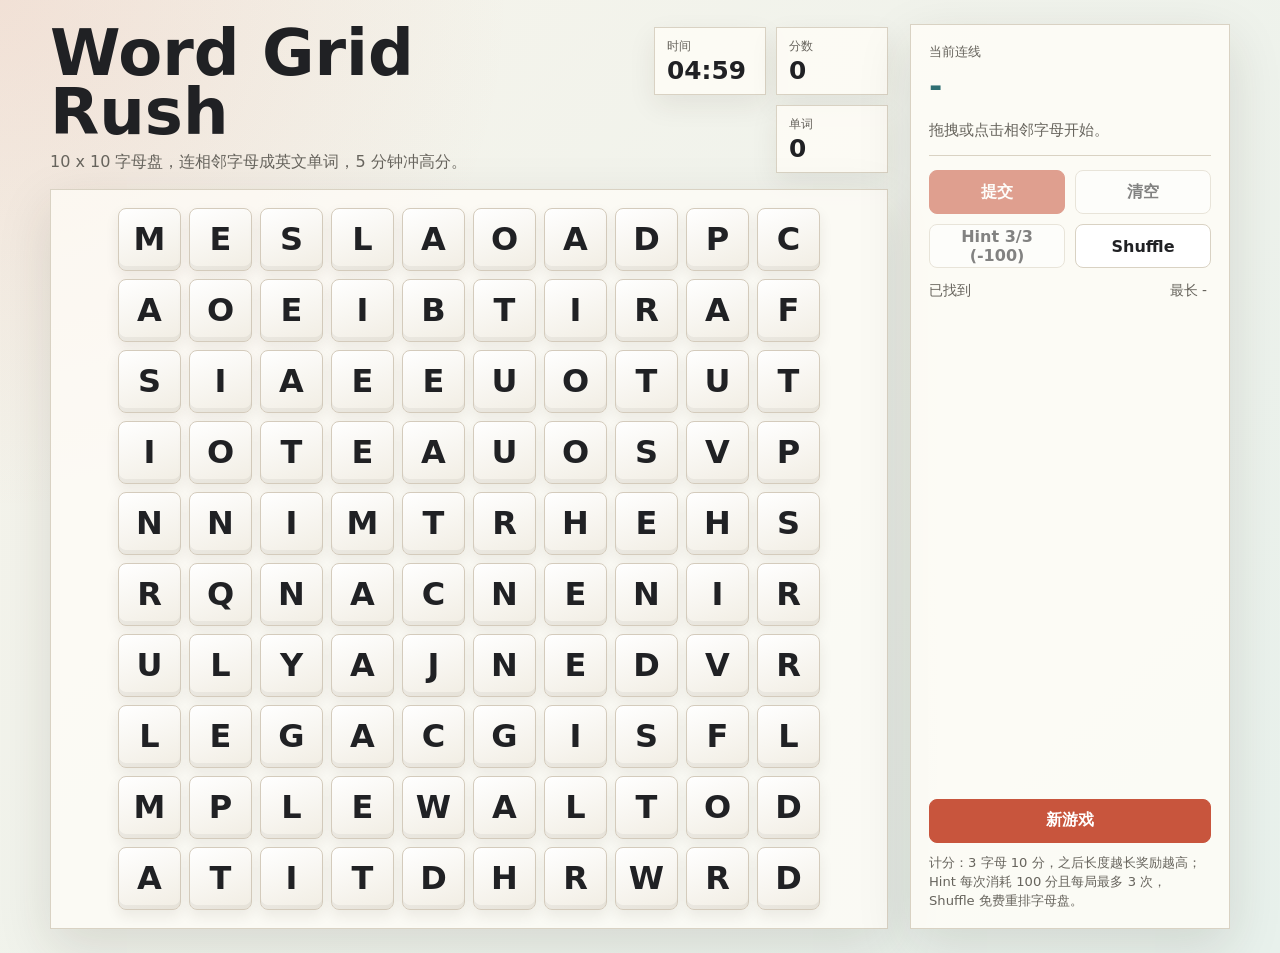
==== index.html @ 1104f801 "spell cast" ====
<!doctype html>
<html lang="zh-CN">
<head>
  <meta charset="utf-8">
  <meta name="viewport" content="width=device-width, initial-scale=1">
  <title>Word Grid Rush</title>
  <style>
    :root {
      color-scheme: light;
      --bg: #f5f2e8;
      --ink: #202124;
      --muted: #67645d;
      --panel: #fffdf7;
      --line: #d9d2c3;
      --tile: #ffffff;
      --tile-hot: #2f6f73;
      --tile-next: #d5ebe6;
      --accent: #c8553d;
      --accent-dark: #963e2f;
      --good: #2d7d46;
      --warn: #b46b16;
      --shadow: 0 18px 50px rgba(48, 40, 25, 0.13);
    }

    * {
      box-sizing: border-box;
    }

    body {
      margin: 0;
      min-height: 100vh;
      font-family: Inter, ui-sans-serif, system-ui, -apple-system, BlinkMacSystemFont, "Segoe UI", sans-serif;
      background:
        radial-gradient(circle at top left, rgba(200, 85, 61, 0.12), transparent 32rem),
        linear-gradient(135deg, #f7f4eb, #e8f1ec);
      color: var(--ink);
    }

    button {
      font: inherit;
    }

    .app {
      width: min(1180px, calc(100vw - 28px));
      min-height: 100vh;
      margin: 0 auto;
      display: grid;
      grid-template-columns: minmax(320px, 1fr) 320px;
      gap: 22px;
      align-items: center;
      padding: 24px 0;
    }

    .game-shell {
      display: grid;
      gap: 16px;
      min-width: 0;
    }

    .topbar {
      display: flex;
      align-items: end;
      justify-content: space-between;
      gap: 18px;
    }

    h1 {
      margin: 0;
      font-size: clamp(2rem, 5vw, 4.5rem);
      line-height: 0.92;
      letter-spacing: 0;
      max-width: 620px;
    }

    .subtitle {
      margin: 10px 0 0;
      color: var(--muted);
      font-size: 1rem;
    }

    .meters {
      display: flex;
      gap: 10px;
      flex-wrap: wrap;
      justify-content: flex-end;
    }

    .meter {
      min-width: 112px;
      padding: 10px 12px;
      border: 1px solid var(--line);
      background: rgba(255, 253, 247, 0.82);
      box-shadow: 0 10px 28px rgba(48, 40, 25, 0.08);
    }

    .meter span {
      display: block;
      color: var(--muted);
      font-size: 0.76rem;
      text-transform: uppercase;
      letter-spacing: 0;
    }

    .meter strong {
      display: block;
      margin-top: 4px;
      font-size: 1.55rem;
      line-height: 1;
    }

    .board-wrap {
      display: grid;
      justify-items: center;
      padding: clamp(10px, 2.2vw, 18px);
      background: rgba(255, 253, 247, 0.76);
      border: 1px solid var(--line);
      box-shadow: var(--shadow);
      touch-action: none;
      user-select: none;
    }

    .board {
      width: min(78vh, 100%);
      max-width: 720px;
      aspect-ratio: 1;
      display: grid;
      grid-template-columns: repeat(10, 1fr);
      gap: clamp(4px, 0.75vw, 8px);
    }

    .cell {
      position: relative;
      display: grid;
      place-items: center;
      min-width: 0;
      aspect-ratio: 1;
      border: 1px solid #d4cbbc;
      border-radius: 8px;
      background: linear-gradient(160deg, #fff, #f1ede3);
      color: var(--ink);
      font-weight: 850;
      font-size: clamp(1rem, 3.2vw, 2rem);
      line-height: 1;
      box-shadow: inset 0 -4px 0 rgba(32, 33, 36, 0.05), 0 6px 14px rgba(48, 40, 25, 0.08);
      transition: transform 120ms ease, background 120ms ease, color 120ms ease, border-color 120ms ease;
      cursor: pointer;
    }

    .cell.is-selected {
      background: linear-gradient(160deg, #3b7d80, #25595e);
      border-color: #174449;
      color: #fff;
      transform: translateY(-2px) scale(1.03);
      box-shadow: inset 0 -4px 0 rgba(0, 0, 0, 0.1), 0 9px 18px rgba(22, 70, 73, 0.24);
      z-index: 2;
    }

    .cell.is-adjacent:not(.is-selected) {
      background: var(--tile-next);
      border-color: #8ebdb5;
    }

    .cell.is-fresh {
      animation: pop 260ms ease;
    }

    @keyframes pop {
      0% { transform: scale(0.65); opacity: 0; }
      100% { transform: scale(1); opacity: 1; }
    }

    .side {
      align-self: stretch;
      display: grid;
      grid-template-rows: auto auto 1fr auto;
      gap: 14px;
      min-height: 620px;
      padding: 18px;
      border: 1px solid var(--line);
      background: rgba(255, 253, 247, 0.84);
      box-shadow: var(--shadow);
    }

    .word-box {
      min-height: 92px;
      display: grid;
      gap: 8px;
      align-content: start;
      padding-bottom: 12px;
      border-bottom: 1px solid var(--line);
    }

    .word-label {
      color: var(--muted);
      font-size: 0.83rem;
    }

    .current-word {
      min-height: 44px;
      overflow-wrap: anywhere;
      font-weight: 850;
      font-size: 2rem;
      line-height: 1.1;
      color: var(--tile-hot);
      text-transform: uppercase;
    }

    .message {
      min-height: 22px;
      color: var(--muted);
      font-size: 0.92rem;
    }

    .message.good {
      color: var(--good);
      font-weight: 700;
    }

    .message.bad {
      color: var(--accent-dark);
      font-weight: 700;
    }

    .actions {
      display: grid;
      grid-template-columns: 1fr 1fr;
      gap: 10px;
    }

    .btn {
      height: 44px;
      border: 1px solid var(--line);
      border-radius: 8px;
      background: #fff;
      color: var(--ink);
      font-weight: 750;
      cursor: pointer;
      transition: transform 120ms ease, box-shadow 120ms ease, background 120ms ease;
    }

    .btn:hover {
      transform: translateY(-1px);
      box-shadow: 0 8px 20px rgba(48, 40, 25, 0.1);
    }

    .btn.primary {
      border-color: var(--accent);
      background: var(--accent);
      color: #fff;
    }

    .btn:disabled {
      opacity: 0.55;
      cursor: not-allowed;
      transform: none;
      box-shadow: none;
    }

    .history {
      min-height: 0;
      overflow: auto;
      padding-right: 4px;
    }

    .history-title {
      display: flex;
      justify-content: space-between;
      align-items: center;
      margin-bottom: 10px;
      color: var(--muted);
      font-size: 0.86rem;
    }

    .word-list {
      display: grid;
      gap: 8px;
    }

    .word-item {
      display: flex;
      justify-content: space-between;
      gap: 10px;
      padding: 9px 10px;
      border: 1px solid #e1dbcf;
      border-radius: 8px;
      background: rgba(255, 255, 255, 0.58);
      font-weight: 750;
      text-transform: uppercase;
    }

    .word-item span:last-child {
      color: var(--accent-dark);
    }

    .footer-actions {
      display: grid;
      grid-template-columns: 1fr;
      gap: 10px;
    }

    .small-note {
      color: var(--muted);
      font-size: 0.82rem;
      line-height: 1.45;
    }

    .modal {
      position: fixed;
      inset: 0;
      display: none;
      place-items: center;
      padding: 20px;
      background: rgba(19, 22, 24, 0.45);
      z-index: 20;
    }

    .modal.is-open {
      display: grid;
    }

    .modal-card {
      width: min(420px, 100%);
      padding: 24px;
      border: 1px solid var(--line);
      border-radius: 8px;
      background: var(--panel);
      box-shadow: var(--shadow);
      text-align: center;
    }

    .modal-card h2 {
      margin: 0 0 8px;
      font-size: 2rem;
    }

    .modal-card p {
      margin: 0 0 18px;
      color: var(--muted);
    }

    @media (max-width: 900px) {
      .app {
        grid-template-columns: 1fr;
        align-items: start;
      }

      .topbar {
        align-items: start;
        flex-direction: column;
      }

      .meters {
        justify-content: flex-start;
        width: 100%;
      }

      .meter {
        flex: 1 1 105px;
      }

      .board {
        width: min(96vw, 680px);
      }

      .side {
        min-height: 360px;
      }
    }

    @media (max-width: 520px) {
      .app {
        width: min(100vw - 16px, 1180px);
        padding: 10px 0;
        gap: 12px;
      }

      .subtitle {
        font-size: 0.92rem;
      }

      .board-wrap,
      .side {
        padding: 10px;
      }

      .cell {
        border-radius: 6px;
      }

      .actions {
        grid-template-columns: 1fr;
      }
    }
  </style>
</head>
<body>
  <main class="app">
    <section class="game-shell" aria-label="Word Grid Rush">
      <div class="topbar">
        <div>
          <h1>Word Grid Rush</h1>
          <p class="subtitle">10 x 10 字母盘，连相邻字母成英文单词，5 分钟冲高分。</p>
        </div>
        <div class="meters" aria-label="游戏状态">
          <div class="meter">
            <span>时间</span>
            <strong id="time">05:00</strong>
          </div>
          <div class="meter">
            <span>分数</span>
            <strong id="score">0</strong>
          </div>
          <div class="meter">
            <span>单词</span>
            <strong id="count">0</strong>
          </div>
        </div>
      </div>

      <div class="board-wrap" id="boardWrap">
        <div class="board" id="board" aria-label="10 by 10 letter board"></div>
      </div>
    </section>

    <aside class="side">
      <div class="word-box">
        <div class="word-label">当前连线</div>
        <div class="current-word" id="currentWord">-</div>
        <div class="message" id="message">拖拽或点击相邻字母开始。</div>
      </div>

      <div class="actions">
        <button class="btn primary" id="submitBtn">提交</button>
        <button class="btn" id="clearBtn">清空</button>
        <button class="btn" id="hintBtn">Hint 3/3 (-100)</button>
        <button class="btn" id="shuffleBtn">Shuffle</button>
      </div>

      <div class="history">
        <div class="history-title">
          <span>已找到</span>
          <span id="bestWord">最长 -</span>
        </div>
        <div class="word-list" id="wordList"></div>
      </div>

      <div class="footer-actions">
        <button class="btn primary" id="newGameBtn">新游戏</button>
        <div class="small-note">计分：3 字母 10 分，之后长度越长奖励越高；Hint 每次消耗 100 分且每局最多 3 次，Shuffle 免费重排字母盘。</div>
      </div>
    </aside>
  </main>

  <div class="modal" id="endModal" role="dialog" aria-modal="true" aria-labelledby="endTitle">
    <div class="modal-card">
      <h2 id="endTitle">时间到</h2>
      <p id="endStats"></p>
      <button class="btn primary" id="againBtn">再来一局</button>
    </div>
  </div>

  <script>
    const SIZE = 10;
    const GAME_SECONDS = 300;
    const HINT_COST = 100;
    const HINT_LIMIT = 3;
    const LETTERS = "eeeeeeeeeeeeaaaaaaaaaiiiiiiiiioooooooonnnnnnrrrrrrttttttllllssssuuuuddggbbccmmppffhhvwykjxqz";
    const WORDS = `aaa
aachen
aah
aalborg
aalesund
aalii
aaliyah
aalst
aalto
aam
aarau
aardvark
aardwolf
aardwolves
aargau
aarhus
aaron
aaronic
aba
abaca
abacist
aback
abacus
abadan
abaddon
abaft
abalone
abamp
abampere
abandon
abandoned
abandonment
abase
abasement
abash
abashed
abashment
abate
abated
abatement
abatis
abattoir
abaxial
abb
abba
abbacy
abbas
abbasid
abbatial
abbe
abbess
abbevillian
abbey
abbot
abbott
abbr
abbrev
abbreviate
abbreviated
abbreviation
abbreviator
abby
abc
abcoulomb
abd
abdias
abdicate
abdication
abdicator
abdomen
abdominal
abdominous
abduce
abducent
abduct
abductee
abduction
abductor
abdul
abe
abeam
abecedarian
abecedarium
abecedary
abednego
abel
abelard
abele
abelmosk
abelson
abenaki
abeokuta
aberdare
aberdeen
aberdonian
abernathy
aberrance
aberrancy
aberrant
aberration
aberrational
abessive
abet
abetment
abetted
abetting
abettor
abeyance
abeyant
abfarad
abhenry
abhor
abhorred
abhorrence
abhorrent
abhorrer
abhorring
abib
abidance
abide
abiding
abidjan
abigail
abilene
ability
abingdon
abiogeneses
abiogenesis
abiogenetic
abiosis
abiotic
abirritant
abirritate
abject
abjection
abjectness
abjuration
abjuratory
abjure
abjurer
abkhazia
abkhazian
abl
ablate
ablation
ablative
ablaut
ablaze
able
ableism
ableist
ablepsia
abloom
ablution
abm
abmho
abnegate
abnegation
abnegator
abner
abnormal
abnormality
abnormity
aboard
abode
abohm
abolish
abolishment
abolition
abolitionism
abolitionist
abomasa
abomasum
abominable
abominably
abominate
abomination
abominator
aboral
aboriginal
aborigine
aborning
abort
aborticide
abortion
abortionist
abortive
aboulia
abound
about
above
aboveboard
aboveground
abr
abracadabra
abradant
abrade
abraham
abram
abrams
abranchiate
abrasion
abrasive
abrasiveness
abraxas
abreact
abreaction
abreast
abri
abridge
abridgment
abroach
abroad
abrogate
abrogation
abrogator
abrupt
abruption
abruptness
abruzzi
abs
absalom
abscess
abscind
abscise
abscissa
abscission
abscond
absconder
abseil
absence
absent
absentee
absenteeism
absentminded
absinthe
absinthism
absolute
absoluteness
absolution
absolutism
absolutist
absolutistic
absolutize
absolve
absonant
absorb
absorbable
absorbance
absorbed
absorbency
absorbent
absorber
absorbing
absorptance
absorption
absorptive
absorptivity
absquatulate
abstain
abstainer
abstemious
abstention
abstergent
abstinence
abstinent
abstract
abstracted
abstraction
abstractness
abstriction
abstruse
abstruseness
absurd
absurdism
absurdist
absurdity
absurdness
abuja
abukir
abulia
abulic
abundance
abundant
abuse
abuser
abusive
abusiveness
abut
abutilon
abutment
abuttal
abutted
abutter
abutting
abuzz
abvolt
abwatt
aby
abydos
abysm
abysmal
abyss
abyssal
abyssinia
abyssinian
acacia
academe
academia
academic
academical
academician
academicism
academism
academy
acadia
acadian
acaleph
acanthaceous
acanthoid
acanthous
acanthus
acapulco
acari
acariases
acariasis
acaricide
acarid
acaroid
acarology
acarpous
acarus
acatalectic
acaudal
acaulescent
acc
accad
accede
accedence
accel
accelerandi
accelerando
accelerant
accelerate
acceleration
accelerator
accent
accented
accentor
accentual
accentuate
accentuation
accenture
accept
acceptably
acceptance
acceptant
acceptation
accepted
acceptor
access
accessible
accessibly
accession
accessional
accessor
accessorize
accessory
acciaccatura
accidence
accident
accidental
accidie
accipiter
accipitrine
acclaim
acclamation
acclamatory
acclimate
acclimation
acclimatize
acclimatized
acclivitous
acclivity
accolade
accommodate
accompanied
accompanist
accompany
accompanyist
accomplice
accomplish
accomplished
accord
accordance
accordant
according
accordion
accordionist
accost
accouchement
accoucheur
account
accountable
accountably
accountancy
accountant
accounted
accounting
accouplement
accouter
accra
accredit
accredited
accrescent
accrete
accretion
accretionary
accroach
accrual
accrue
acct
acculturate
acculturize
accumbent
accumulate
accumulation
accumulator
accuracy
accurate
accurateness
accursed
accursedness
accusal
accusation
accusative
accusatorial
accusatory
accuse
accuser
accusing
accustom
accustomed
ace
acedia
aceldama
acentric
acephalous
acerate
acerb
acerbate
acerbic
acerbically
acerbity
acerose
acervate
acescent
acetabulum
acetal
acetaldehyde
acetamide
acetanilide
acetate
acetic
acetify
acetometer
acetone
acetonic
acetous
acetum
acetyl
acetylate
acetylene
acetylide
acevedo
achaea
achaean
achaemenid
achates
ache
achebe
achelous
achene
achernar
acheron
acheson
achievable
achieve
achievement
achiever
achilles
aching
achitophel
achlamydeous
achlorhydria
achondrite
achoo
achromat
achromatic
achromatin
achromatism
achromatize
achromatous
achromic
achy
acicula
acicular
aciculate
aciculum
acid
acidic
acidify
acidimeter
acidimetry
acidity
acidophil
acidophiles
acidosis
acidotic
acidulant
acidulate
acidulent
acidulous
aciduria
acierate
acinaciform
acini
aciniform
acinus
acis
acknowledge
acknowledged
aclu
acme
acne
acnode
acolyte
aconcagua
aconite
acorn
acosmism
acosta
acotyledon
acoustic
acoustical
acoustician
acoustics
acpt
acquaint
acquaintance
acquainted
acquiesce
acquiescence
acquiescent
acquire
acquirement
acquisition
acquisitive
acquit
acquittal
acquittance
acquitted
acquitting
acre
acreage
acrid
acridine
acridity
acridness
acriflavine
acrilan
acrimonious
acrimony
acrobat
acrobatic
acrobatics
acrocarpous
acrodont
acrodrome
acrogen
acrolein
acrolith
acromegalic
acromegaly
acromion
acronym
acronymic
acronymous
acropetal
acrophobia
acrophobic
acropolis
acrospire
across
acrostic
acroter
acroterion
acrux
acrylamide
acrylic
acrylyl
act
actable
actaeon
actg
acth
actin
actinal
acting
actinia
actinic
actinide
actiniform
actinism
actinium
actinoid
actinolite
actinology
actinometer
actinomycete
actinomycin
actinon
actinopod
actinozoan
action
actionable
actionably
actionless
actium
activate
activation
activations
activator
active
activeness
actives
activism
activist
activistic
activities
activity
actomyosin
acton
actor
actress
acts
actual
actuality
actualize
actuarial
actuarily
actuary
actuate
actuation
actuator
acuate
acuff
acuity
aculeate
aculei
aculeus
acumen
acuminate
acupressure
acupuncture
acutance
acute
acuteness
acyclic
acyclovir
acyl
ada
adactylous
adage
adagietto
adagio
adam
adamance
adamancy
adamant
adamantine
adamic
adamite
adams
adamsite
adan
adana
adapa
adapt
adaptability
adaptable
adaptation
adaptational
adapted
adapter
adaption
adaptive
adaptivity
adar
adaxial
adc
add
addams
addax
addend
addenda
addendum
adder
adderley
addict
addiction
addie
addington
addison
addisonian
additament
addition
additional
additive
additivity
additory
addle
addlebrained
addlepated
address
addressable
addressed
addressee
adduce
adduceable
adducible
adduct
adduction
adductor
adela
adelaide
adelbert
adele
adeline
ademption
aden
adenauer
adenectomy
adenine
adenitis
adenoid
adenoidal
adenoma
adenosine
adenovirus
adept
adeptness
adequacy
adequate
adequateness
adermin
adessive
adhara
adhere
adherence
adherent
adhesion
adhesive
adhesiveness
adhibit
adiabatic
adiaphorism
adiaphorous
adidas
adieu
adige
adigranth
adios
adipocere
adipose
adiposity
adirondack
adirondacks
adit
adj
adjacency
adjacent
adjectival
adjective
adjoin
adjoint
adjourn
adjournment
adjt
adjudge
adjudgment
adjudicate
adjudication
adjudicator
adjudicatory
adjunct
adjunction
adjuration
adjuratory
adjure
adjust
adjustable
adjusted
adjuster
adjustment
adjutancy
adjutant
adjuvant
adkins
adler
adlerian
adm
adman
admass
admeasure
admen
admetus
admin
adminicle
administer
administrant
administrate
admirability
admirably
admiral
admiralty
admiration
admire
admirer
admiring
admissible
admissibly
admission
admissions
admissive
admit
admittance
admitted
admitting
admix
admixture
admonish
admonishing
admonishment
admonition
admonitory
adnate
ado
adobe
adolescence
adolescent
adolf
adolfo
adolph
adonai
adonic
adonis
adonizes
adopt
adoptable
adoptee
adopter
adoption
adoptive
adorableness
adorably
adoration
adore
adorer
adoring
adorn
adorned
adornment
adowa
adown
adp
adrastus
adrenal
adrenalin
adrenaline
adrenergic
adrian
adriana
adrianople
adriatic
adrienne
adrift
adroit
adroitness
adscititious
adscription
adsorb
adsorbate
adsorbent
adsorption
adsorptive
adularia
adulate
adulation
adulator
adulatory
adult
adulterant
adulterate
adulterated
adulteration
adulterator
adulterer
adulteress
adulterine
adulterous
adultery
adulthood
adumbral
adumbrate
adumbration
adust
aduwa
adv
advance
advancement
advantage
advantageous
advection
advent
adventist
adventitia
adventitious
adventure
adventurer
adventuress
adventurism
adventurist
adventurous
adverb
adverbial
adversaria
adversarial
adversary
adversative
adverse
adverseness
adversity
advert
advertence
advertent
advertise
advertised
advertiser
advertising
advertorial
advice
advil
advisability
advisable
advisably
advise
advised
advisee
advisement
adviser
advisor
advisory
advocaat
advocacy
advocate
advocator
advowson
advt
adware
adynamia
adytum
adze
aec
aecia
aeciospore
aecium
aedes
aedile
aegaeon
aegean
aegeus
aegina
aegir
aegis
aegisthus
aegospotami
aegrotat
aegyptus
aelfric
aeneas
aeneid
aeneous
aeolia
aeolian
aeolic
aeolis
aeolus
aerate
aeration
aerator
aerial
aerialist
aerie
aeriform
aerify
aero
aerobatic
aerobatics
aerobe
aerobic
aerobically
aerobics
aerobiology
aerobioses
aerobiosis
aerobraking
aerodonetics
aerodontia
aerodrome
aerodynamic
aerodynamics
aerodyne
aeroembolism
aeroflot
aerogram
aerograph
aerography
aerolite
aerology
aeromancy
aeromarine
aeromechanic
aeromedical
aerometer
aerometry
aeron
aeronaut
aeronautic
aeronautical
aeronautics
aeroneurosis
aeropause
aerophagia
aerophobia
aerophone
aerophyte
aeroponics
aeroscope
aerosol
aerospace
aerosphere
aerostat
aerostatic
aerostation
aery
aeschines
aeschylean
aeschylus
aesculapian
aesculapius
aesir
aesop
aesopian
aesopic
aesthete
aesthetic
aestheticism
aesthetics
aether
aetna
aetolia
afaik
afar
afb
afc
afdc
afeard
afebrile
affability
affable
affably
affair
affaire
affect
affectation
affected
affecting
affection
affectional
affectionate
affections
affective
affectless
afferent
affettuoso
affiance
affiant
affiche
affidavit
affiliate
affiliated
affiliation
affiliations
affinal
affine
affinitive
affinity
affirm
affirmable
affirmant
affirmation
affirmative
affirmatory
affirmer
affix
affixation
afflatus
afflict
affliction
afflictive
affluence
affluent
afflux
afford
affordable
affordably
afforest
affranchise
affray
affricate
affricative
affright
affront
affusion
afghan
afghani
afghanistan
aficionado
afield
afire
aflame
aflatoxin
afloat
aflutter
afn
afoot
afore
aforesaid
aforethought
aforetime
afoul
afr
afraid
afreet
afresh
africa
african
africana
africander
africanist
africanize
afrikaans
afrikander
afrikaner
afrit
afro
afrocentric
afrocentrism
afrocentrist
aft
afterbirth
afterbirths
afterbody
afterbrain
afterburner
afterburning
aftercare
afterclap
afterdamp
afterdeck
aftereffect
afterglow
aftergrowth
afterguard
afterheat
afterimage
afterlife
afterlives
aftermarket
aftermath
aftermaths
aftermost
afternoon
afterpiece
afterschool
aftershaft
aftershave
aftershock
aftertaste
afterthought
aftertime
afterward
afterword
afterworld
afteryears
aftmost
aga
agadir
again
against
agalloch
agama
agamemnon
agamete
agamic
agamogeneses
agamogenesis
agana
agapanthus
agape
agar
agaric
agassi
agassiz
agate
agateware
agatha
agave
agc
agcy
age
agee
ageism
ageist
ageless
agelessness
agency
agenda
ageneses
agenesis
agent
agential
agentival
ageratum
agger
aggeus
aggie
agglomerate
agglutinate
agglutinin
agglutinogen
aggrade
aggrandize
aggravate
aggravating
aggravation
aggravator
aggregate
aggregated
aggregation
aggregator
aggress
aggression
aggressive
aggressor
aggrieve
aggrieved
aggro
agha
aghast
agile
agility
agincourt
aging
agio
agiotage
agist
agita
agitate
agitated
agitation
agitato
agitator
agitprop
aglaia
agleam
aglet
agley
aglimmer
aglitter
aglow
agma
agminate
agnail
agnate
agnatic
agnes
agnew
agni
agnomen
agnosia
agnostic
agnosticism
ago
agog
agon
agone
agonic
agonist
agonistic
agonize
agonizing
agony
agora
agorae
agoraphobe
agoraphobia
agoraphobic
agouti
agr
agra
agraffe
agram
agrapha
agraphia
agrarian
agrarianism
agree
agreeably
agreeing
agreement
agrestic
agribusiness
agric
agricola
agricultural
agriculture
agrigento
agrimony
agrippa
agrippina
agrobiology
agrochemical
agrology
agron
agronomic
agronomical
agronomics
agronomist
agronomy
agrostology
aground
aguadilla
ague
agueweed
aguilar
aguinaldo
aguirre
aguish
agulhas
agustin
aha
ahab
ahaggar
ahasuerus
ahchoo
ahead
ahem
ahimsa
ahithophel
ahmad
ahmadabad
ahmadinejad
ahmed
ahmednagar
ahoy
ahq
ahriman
ahvenanmaa
ahwaz
aid
aida
aide
aided
aidoneus
aids
aiglet
aigret
aigrette
aiguille
aiguillette
aiken
aikido
ail
ailanthus
aileen
aileron
ailment
ailurophile
ailurophobe
aim
aimee
aimless
aimlessness
ain
aintab
ainu
aioli
air
airbag
airbase
airbed
airboat
airborne
airbrush
airburst
airbus
aircraft
aircraftman
aircraftmen
aircrew
aircrewman
airdrie
airdrome
airdrop
airdropped
airdropping
airedale
aires
airfare
airfield
airflow
airfoil
airframe
airfreight
airglow
airguns
airhead
airily
airiness
airing
airless
airlessness
airletters
airlift
airlike
airline
airliner
airlock
airmail
airman
airmen
airmobile
airplane
airplay
airport
airpower
airscrew
airship
airshow
airsick
airsickness
airspace
airspeed
airstream
airstrike
airstrip
airt
airtight
airtime
airwave
airwaves
airway
airwoman
airwomen
airworthy
airy
aisha
aisle
aisne
ait
aitch
aitchbone
aitken
ajaccio
ajar
ajax
ajmer
aka
akan
akbar
akee
akene
akhenaton
akhmatova
akhnaton
akihito
akimbo
akin
akita
akiva
akkad
akkadian
akkerman
akmolinsk
akron
aksum
ala
alabama
alabaman
alabamian
alabaster
alack
alacritous
alacrity
aladdin
alae
alagez
alagoas
alai
alameda
alamein
alamo
alamogordo
alan
alana
alanine
alar
alaric
alarm
alarming
alarmism
alarmist
alary
alaska
alaskan
alate
alb
alba
albacete
albacore
alban
albania
albanian
albany
albata
albatross
albedo
albedoes
albee
albeit
albemarle
alberich
alberio
albert
alberta
albertan
alberti
albertite
alberto
albertype
albescent
albi
albigenses
albigensian
albinism
albino
albinus
albion
albireo
albite
alboin
alborg
albright
album
albumen
albumenize
albumin
albuminate
albuminoid
albuminous
albuminuria
albumose
albuquerque
alburnum
alcaeus
alcahest
alcaic
alcaide
alcalde
alcatraz
alcazar
alceste
alcestis
alchemic
alchemical
alchemist
alchemize
alchemy
alcheringa
alcibiades
alcides
alcindor
alcmena
alcmene
alcoa
alcohol
alcoholic
alcoholicity
alcoholism
alcoholize
alcor
alcoran
alcott
alcove
alcuin
alcyone
ald
aldabra
aldan
aldebaran
aldehyde
alden
alder
alderamin
alderman
aldermen
alderney
aldershot
alderwoman
alderwomen
aldine
aldo
aldol
aldose
aldosterone
aldrin
ale
aleatoric
aleatory
alec
alecto
alee
alegar
alehouse
aleichem
alejandra
alejandro
alemanni
alemannic
alembert
alembic
aleph
alephs
aleppo
alerion
alert
alertness
alessandria
aleuromancy
aleurone
aleut
aleutian
alevin
alewife
alewives
alex
alexander
alexandra
alexandretta
alexandria
alexandrian
alexandrine
alexandrite
alexei
alexia
alexin
alexipharmic
alexis
alfalfa
alfieri
alfilaria
alfonso
alfonzo
alford
alforja
alfred
alfreda
alfredo
alfresco
alg
alga
algae
algal
algarroba
algebra
algebraic
algebraical
algebraist
algeciras
algenib
alger
algeria
algerian
algerine
algernon
algesia
algetic
algicide
algid
algieba
algiers
algin
alginate
algoid
algol
algolagnia
algology
algometer
algonkian
algonkin
algonquian
algonquin
algophobia
algor
algorism
algorithm
algorithmic
alhambra
alhena
ali
alias
alibi
alible
alicante
alice
alicia
alicyclic
alidade
alien
alienability
alienable
alienage
alienate
alienation
alienator
alienee
alienism
alienist
alienor
aliform
aligarh
alighieri
alight
align
aligned
aligner
alignment
alike
alikeness
aliment
alimentary
alimentation
alimony
aline
alioth
aliped
aliphatic
aliquant
aliquot
alisa
alisha
alison
alissa
alistair
aliunde
aliveness
aliyah
aliyahs
alizarin
alk
alkahest
alkaid
alkali
alkalies
alkalify
alkalimeter
alkaline
alkalinity
alkalinize
alkalization
alkalize
alkaloid
alkaloidal
alkaloses
alkalosis
alkane
alkanet
alkene
alkmaar
alkoran
alky
alkyd
alkyl
alkylation
alkyne
all
allah
allahabad
allan
allanite
allantoid
allantois
allargando
allative
allay
allee
allegation
allege
allegeable
alleged
alleghenies
allegheny
allegiance
allegoric
allegorical
allegorist
allegorize
allegory
allegra
allegretto
allegro
allele
allelic
allelomorph
allelomorphs
allelopathic
allelopathy
alleluia
allemande
allen
allenby
allende
allentown
allergen
allergenic
allergic
allergically
allergist
allergy
allethrin
alleviate
alleviation
alleviator
alley
alleyway
allhallowmas
allhallows
allheal
alliaceous
alliance
allie
allied
alligator
allison
alliterate
alliteration
alliterative
allium
allocable
allocatable
allocate
allocated
allocation
allocations
allocator
allocution
allodial
allodium
allogamy
allograph
allographs
allomerism
allometry
allomorph
allomorphic
allomorphism
allomorphs
allonge
allonym
allopath
allopathic
allopathist
allopathy
allopatric
allophane
allophone
allophonic
alloplasm
allot
allotment
allotrope
allotropic
allotropical
allotropy
allotted
allottee
allotter
allotting
allover
allow
allowable
allowably
allowance
alloway
allowed
alloy
allseed
allspice
allstate
allude
allure
allurement
alluring
allusion
allusive
allusiveness
alluvial
alluvion
alluvium
ally
allyl
allyn
allyson
alma
almach
almagest
almanac
almandine
almandite
almaty
almemar
almightily
almighty
almohad
almond
almoner
almonry
almoravid
almost
alms
almsgiver
almshouse
almsman
almswoman
almucantar
almuce
alnico
alnilam
alnitak
alodium
aloe
aloeswood
aloft
aloha
aloin
alone
aloneness
along
alongshore
alongside
alonzo
aloof
aloofness
alopecia
alost
aloud
alow
aloysius
alp
alpaca
alpenglow
alpenhorn
alpenstock
alpert
alpestrine
alpha
alphabet
alphabetic
alphabetical
alphabetize
alphabetized
alphabetizer
alphameric
alphanumeric
alphard
alphecca
alpheratz
alpheus
alphitomancy
alphonse
alphonso
alphonsus
alphorn
alphosis
alpine
alpinist
alpo
alps
already
alright
alsace
alsatia
alsatian
also
alsop
alston
alt
alta
altaba
altai
altaic
altair
altamira
altar
altarpiece
altazimuth
altazimuths
altdorf
alter
alterable
alterant
alteration
alterative
altercate
altercation
altered
alternant
alternate
alternation
alternative
alternator
althea
althing
althorn
although
altigraph
altimeter
altimetry
altiplano
altissimo
altitude
altitudinal
altman
alto
altocumuli
altocumulus
altogether
altoids
alton
altona
altoona
altostrati
altostratus
altricial
altruism
altruist
altruistic
aludel
aludra
alula
alum
alumina
aluminate
aluminize
aluminous
aluminum
alumna
alumnae
alumni
alumnus
alumroot
alundum
alunite
alva
alvah
alvarado
alvarez
alvaro
alveolar
alveolate
alveoli
alveolus
alvin
alvine
always
alyce
alyson
alyssa
alyssum
alzheimer
ama
amadavat
amadeus
amado
amadou
amagasaki
amah
amahs
amain
amalekite
amalgam
amalgamate
amalgamation
amalia
amanda
amandine
amanita
amanuenses
amanuensis
amaranth
amaranthine
amaranths
amarelle
amaretto
amarillo
amaru
amaryllis
amass
amaterasu
amateur
amateurish
amateurism
amati
amative
amativeness
amatol
amatory
amauroses
amaurosis
amaze
amazed
amazement
amazing
amazon
amazonas
amazonia
amazonian
amazonite
ambages
ambagious
ambala
ambary
ambassador
ambassadress
amber
ambergris
amberjack
amberoid
ambiance
ambidexter
ambidextrous
ambient
ambiguity
ambiguous
ambit
ambitendency
ambition
ambitious
ambivalence
ambivalent
ambiversion
ambivert
amble
ambler
amblygonite
amblyopia
amblyoscope
ambo
amboceptor
amboina
amboise
ambroid
ambrose
ambrosia
ambrosial
ambrotype
ambry
ambsace
ambulacra
ambulacrum
ambulance
ambulanceman
ambulancemen
ambulant
ambulate
ambulation
ambulator
ambulatory
ambuscade
ambush
amd
amebocyte
amelia
ameliorate
amelioration
ameliorator
amen
amenability
amenableness
amenably
amend
amendatory
amended
amendment
amenhotep
amenity
amenorrhea
amenorrheic
ament
amentia
amerasian
amerce
amercement
america
american
americana
americanism
americanist
americanize
americano
americium
amerind
amerindian
amersfoort
ames
amesace
ameslan
amethyst
amethystine
ametropia
amgen
amhara
amharic
amherst
ami
amiability
amiable
amiableness
amiably
amianthus
amicability
amicably
amice
amid
amidase
amide
amidship
amie
amiens
amiga
amigo
amimia
amin
amine
amino
aminoplast
aminopyrine
amis
amish
amiss
amitoses
amitosis
amity
amman
ammeter
ammine
ammo
ammon
ammonal
ammonate
ammonia
ammoniac
ammoniacal
ammoniate
ammonic
ammonify
ammonite
ammonium
ammunition
amnesia
amnesiac
amnesic
amnestic
amnesty
amnio
amnion
amnionic
amniotic
amoco
amoeba
amoebae
amoebaean
amoebic
amoeboid
amok
amon
among
amontillado
amor
amoral
amoralism
amoralist
amorality
amoretto
amorino
amorist
amoroso
amorous
amorousness
amorphism
amorphous
amortization
amortize
amos
amount
amour
amoxicillin
amoy
amp
amparo
ampelopsis
amperage
ampere
ampersand
amphetamine
amphiaster
amphibian
amphibiotic
amphibious
amphibole
amphibolic
amphibolite
amphibology
amphibolous
amphiboly
amphibrach
amphibrachs
amphichroic
amphicoelous
amphictyon
amphictyony
amphidiploid
amphigory
amphimacer
amphimixes
amphimixis
amphioxus
amphipod
amphisbaena
amphistylar
amphitheater
amphithecium
amphitrite
amphitropous
amphitryon
amphora
amphorae
amphoteric
ampicillin
ample
ampleness
amplexicaul
ampliate
amplifier
amplify
amplitude
ampule
ampulla
ampullae
amputate
amputation
amputator
amputee
amrita
amritsar
amsterdam
amt
amtrak
amu
amulet
amundsen
amur
amuse
amused
amusement
amusing
amway
amy
amygdala
amygdalate
amygdalin
amygdaline
amygdaloid
amyl
amylaceous
amylase
amylene
amyloid
amylolyses
amylolysis
amylopectin
amylopsin
amylose
amylum
amyotonia
amytal
ana
anabaena
anabantid
anabaptism
anabaptist
anabas
anabasis
anabatic
anabel
anabioses
anabiosis
anabolic
anabolism
anabolite
anabranch
anachronism
anachronous
anacin
anaclinal
anaclitic
anacolutha
anacoluthia
anacoluthic
anacoluthon
anaconda
anacreon
anacreontic
anacrusis
anadem
anadiploses
anadiplosis
anadromous
anaerobe
anaerobic
anaglyph
anaglyphs
anagnorisis
anagoge
anagram
anagrammatic
anaheim
anal
analcite
analecta
analects
analemma
analeptic
analgesia
analgesic
analog
analogical
analogize
analogous
analogue
analogy
analphabetic
analysand
analyses
analysis
analyst
analytic
analytical
analyzable
analyze
analyzer
anam
anamneses
anamnesis
anamorphic
anamorphism
anamorphoses
anamorphosis
anandrous
ananias
ananthous
anapest
anapestic
anaphase
anaphora
anaphoric
anaphylaxes
anaphylaxis
anaplastic
anaplasty
anaptyxis
anarch
anarchic
anarchical
anarchism
anarchist
anarchistic
anarchy
anarthria
anarthrous
anasarca
anasazi
anastasia
anastigmat
anastigmatic
anastomose
anastomosis
anastrophe
anat
anatase
anathema
anathematize
anatole
anatolia
anatolian
anatolic
anatomic
anatomical
anatomist
anatomize
anatomy
anatropous
anatto
anaxagoras
anaximander
anaximenes
ancestor
ancestral
ancestress
ancestry
anchises
anchor
anchorage
anchored
anchoress
anchorite
anchoritic
anchorman
anchormen
anchorpeople
anchorperson
anchorwoman
anchorwomen
anchoveta
anchovy
anchusin
anchylose
ancient
ancientness
ancilla
ancillary
ancipital
ancohuma
ancon
ancona
and
andalusia
andalusian
andalusite
andaman
andamanese
andante
andantino
andean
anderlecht
andersen
anderson
andes
andesine
andesite
andine
andiron
andizhan
andorra
andorran
andradite
andre
andrea
andrei
andres
andretti
andrew
andrewes
andrews
androcles
androclinium
androecium
androgen
androgenic
androgyne
androgynous
androgyny
android
andromache
andromeda
andropov
andros
androsphinx
androsterone
andvari
andy
ane
anear
anecdotage
anecdotal
anecdotalist
anecdote
anecdotic
anecdotist
anechoic
anelace
anele
aneled
anemia
anemic
anemically
anemochore
anemograph
anemography
anemology
anemometer
anemometry
anemone
anemophilous
anemoscope
anent
anergy
anerobic
aneroid
anesthesia
anesthetic
anesthetist
anesthetize
anethole
aneto
aneurin
aneurysm
aneurysmal
anew
anfractuous
angara
angarsk
angary
angel
angela
angeleno
angeles
angelfish
angelia
angelic
angelica
angelical
angelico
angelina
angeline
angelique
angelita
angell
angelo
angelology
angelou
angelus
anger
angers
angevin
angie
angina
anginal
angiogenesis
angiogenic
angiogram
angiography
angiology
angioma
angioplasty
angiosperm
angiotensin
angkor
angl
angle
anglepoise
angler
anglesey
anglesite
angleton
angleworm
anglia
anglian
anglican
anglicanism
anglice
anglicism
anglicist
anglicize
angling
anglo
anglocentric
anglomania
anglophile
anglophilia
anglophobe
anglophobia
anglophobic
anglophone
angola
angolan
angora
angostura
angrily
angriness
angry
angst
angstrom
anguilla
anguilliform
anguine
anguish
angular
angularity
angulate
angus
angwantibo
anhalt
anhedral
anhinga
anhui
anhwei
anhydride
anhydrite
anhydrous
aniakchak
anibal
aniconic
anil
anile
anilin
aniline
anilingus
anility
anim
anima
animadvert
animal
animalcule
animalism
animalist
animality
animalize
animate
animated
animation
animations
animatism
animato
animator
anime
animism
animist
animistic
animosity
animus
anion
anionic
anionically
anis
anise
aniseed
aniseikonia
anisette
anisole
anisomerous
anisometric
anisotropic
anisotropy
anita
anjou
ankara
ankerite
ankh
ankhs
anking
ankle
anklebone
anklet
ankus
ankylosaur
ankylose
ankylosis
ankylotic
anlace
anlage
ann
anna
annabel
annabelle
annabergite
annal
annalist
annalistic
annals
annam
annamese
annapolis
annapurna
annates
annatto
anne
anneal
annecy
annelid
annenberg
annetta
annette
annex
annexation
annie
annihilate
annihilation
annihilator
anniston
anniversary
annmarie
annotate
annotated
annotation
annotator
announce
announced
announcement
announcer
annoy
annoyance
annoying
annual
annualized
annuitant
annuity
annul
annular
annularity
annulate
annulet
annuli
annulled
annulling
annulment
annulose
annulus
annunciate
annunciation
annunciator
anoa
anodal
anode
anodic
anodize
anodyne
anoint
anointment
anole
anomalism
anomalistic
anomalous
anomaly
anomie
anon
anonym
anonymity
anonymous
anopheles
anorak
anorectic
anorexia
anorexic
anorthic
anorthite
anorthosite
anosmia
another
anouilh
anoxemia
anoxia
ansate
anschauung
anschluss
anselm
anselmo
anserine
ansermet
anshan
ansi
answer
answerable
answerably
answered
answerphone
ant
anta
antabuse
antacid
antaeus
antagonism
antagonist
antagonistic
antagonize
antakiya
antalkali
antalya
antananarivo
antarctic
antarctica
antares
ante
anteater
antebellum
antecede
antecedence
antecedency
antecedent
antechamber
antechoir
antedate
antediluvian
antefix
anteing
antelope
antemeridian
antemundane
antenatal
antenna
antennae
antennule
antepast
antependium
antepenult
anterior
anteriority
anteroom
antetype
anteversion
antevert
anthelion
anthelmintic
anthem
anthemion
anther
antheridium
antherozoid
antheses
anthesis
anthill
anthocyanin
anthodium
anthologist
anthologize
anthology
anthony
anthophore
anthotaxy
anthozoan
anthracene
anthracite
anthracitic
anthracnose
anthracoid
anthracoses
anthracosis
anthrax
anthrop
anthropic
anthropocene
anthropoid
anthropol
anthropology
anthurium
anti
antiabortion
antiaging
antiaircraft
antialcohol
antiallergic
antianxiety
antiar
antibaryon
antibes
antibiosis
antibiotic
antibody
antic
anticancer
anticatalyst
anticathexis
anticathode
antichlor
antichrist
anticipant
anticipate
anticipated
anticipation
anticipator
anticipatory
anticked
anticking
anticlastic
anticlerical
anticlimax
anticlinal
anticline
anticolonial
anticosti
anticrime
anticyclone
anticyclonic
antidotal
antidote
antidromic
antidrug
antietam
antifa
antifascism
antifascist
antifebrile
antifeminism
antifeminist
antifouling
antifreeze
antifriction
antifungal
antigen
antigenic
antigenicity
antigone
antigorite
antigravity
antigua
antiguan
antihalation
antihelix
antihero
antiheroes
antiheroic
antiheroine
antihumanism
antiknock
antilabor
antilepton
antiliberal
antillean
antilles
antilock
antilog
antilogism
antilogy
antimacassar
antimagnetic
antimalarial
antimasque
antimatter
antimere
antimissile
antimitotic
antimonial
antimonic
antimonous
antimony
antimonyl
antinarcotic
antinausea
antineutrino
antineutron
antinode
antinoise
antinomian
antinomy
antinovel
antinuclear
antinucleon
antioch
antioxidant
antipacifist
antiparallel
antiparticle
antipas
antipasti
antipasto
antipater
antipathetic
antipathy
antiperiodic
antiphon
antiphonal
antiphonary
antiphony
antiphrases
antiphrasis
antipodal
antipode
antipodean
antipodes
antipole
antipope
antipoverty
antiproton
antipyresis
antipyretic
antipyrine
antiq
antiquarian
antiquary
antiquate
antique
antiquity
antirachitic
antiradical
antirational
antirrhinum
antisana
antiscience
antisemite
antisemitic
antisemitism
antisepsis
antiseptic
antiserum
antislavery
antismoking
antisocial
antistatic
antisthenes
antistrophe
antitakeover
antitank
antitheft
antitheses
antithesis
antithetic
antithetical
antitoxic
antitoxin
antitrades
antitragus
antitrust
antitumor
antitussive
antitype
antiunion
antivenin
antivenom
antiviral
antivirus
antiwar
antiworld
antler
antlia
antlion
antofagasta
antoine
antoinette
anton
antone
antonia
antoninus
antonio
antonius
antonomasia
antony
antonym
antonymic
antonymous
antonymy
antral
antre
antrim
antrorse
antrum
antsy
antung
antwan
antwerp
anu
anubis
anuradhapura
anuran
anuria
anurous
anus
anvers
anvil
anxiety
anxious
anxiousness
any
anybody
anyhow
anymore
anyone
anyplace
anything
anytime
anyway
anywhere
anywise
anzac
anzio
anzus
aol
aorangi
aorist
aoristic
aorta
aortal
aortic
aoudad
apace
apache
apachean
apalachicola
aparejo
aparri
apart
apartheid
apartment
apatetic
apathetic
apathy
apatite
apatosaur
apatosaurus
apb
apc
ape
apeak
apeldoorn
apelike
apelles
apeman
apemen
apennine
apennines
apercu
aperient
aperiodic
aperitif
apertural
aperture
apery
apetalous
apex
aphanite
aphasia
aphasiac
aphasic
aphelia
aphelian
aphelion
aphereses
apheresis
apheses
aphesis
aphid
aphides
aphis
aphonia
aphonic
aphorism
aphorist
aphoristic
aphorize
aphotic
aphrodisia
aphrodisiac
aphrodite
aphyllous
api
apia
apian
apiarian
apiarist
apiary
apical
apiculate
apicultural
apiculture
apiculturist
apiece
apis
apish
apivorous
aplacental
aplanatic
aplanospore
aplasia
aplenty
aplite
aplomb
apnea
apo
apoc
apocalypse
apocalyptic
apocarp
apocarpous
apochromatic
apocopate
apocope
apocrine
apocrypha
apocryphal
apocynaceous
apocynthion
apodal
apodeictic
apodictic
apodosis
apoenzyme
apogamy
apogee
apograph
apolitical
apollinaire
apollo
apollonian
apollonius
apollyon
apologete
apologetic
apologetical
apologia
apologist
apologize
apologue
apology
apolune
apomict
apomixis
apomorphine
aponeuroses
aponeurosis
apopemptic
apophases
apophasis
apophthegm
apophyge
apophyllite
apophyses
apophysis
apoplectic
apoplexy
apoptosis
apoptotic
aporia
aport
aposematic
aposiopeses
aposiopesis
apospory
apostasy
apostate
apostatical
apostatize
apostil
apostle
apostleship
apostolate
apostolic
apostrophe
apostrophic
apostrophize
apothecary
apothecia
apothecium
apothegm
apothegmatic
apothem
apotheoses
apotheosis
apotheosize
apotropaic
app
appalachia
appalachian
appalachians
appall
appalling
appaloosa
appanage
apparatchik
apparatchiki
apparatus
apparel
apparent
apparently
apparition
apparitional
apparitor
appassionato
appeal
appealable
appealing
appear
appearance
appeasable
appease
appeased
appeasement
appeaser
appel
appellant
appellate
appellation
appellative
appellee
append
appendage
appendant
appendectomy
appendices
appendicitis
appendicle
appendicular
appendix
appenzell
apperceive
apperception
appertain
appetence
appetency
appetite
appetizer
appetizing
applaud
applauder
applause
apple
applecart
applejack
applesauce
appleseed
applet
appleton
appliance
applicable
applicably
applicant
application
applicative
applicator
applicatory
applier
applique
appliqueing
apply
appoggiatura
appoint
appointee
appointment
appointor
appomattox
apportion
appose
apposite
appositeness
apposition
appositional
appositive
appraisal
appraise
appraisees
appraiser
appraising
appreciable
appreciably
appreciate
appreciated
appreciation
appreciative
appreciator
appreciatory
apprehend
apprehension
apprehensive
apprentice
appressed
apprise
apprize
approach
approachable
approbate
approbation
approbatory
appropriate
appropriated
appropriator
approval
approvals
approve
approved
approver
approving
approx
approximal
approximate
appulse
appurtenance
appurtenant
apr
apraxia
apricot
april
apriorism
apron
apropos
apse
apsidal
apsides
apsis
apt
apter
apteral
apterous
apterygial
apteryx
aptitude
aptness
apuleius
apulia
apure
apus
apyretic
aqaba
aqua
aquacade
aquaculture
aquafresh
aqualung
aquamanile
aquamarine
aquanaut
aquaplane
aquarelle
aquarian
aquarist
aquarium
aquarius
aquatic
aquatically
aquatics
aquatint
aquavit
aqueduct
aqueous
aquifer
aquila
aquilegia
aquileia
aquiline
aquinas
aquino
aquitaine
aquiver
ara
arab
arabella
arabesque
arabia
arabian
arabic
arability
arabinose
arabist
araby
araceli
araceous
arachne
arachnid
arachnidan
arachnoid
arad
arafat
arafura
aragats
aragon
aragonese
aragonite
araguaia
araguaya
arak
aral
araliaceous
aram
aramaic
aramco
aramid
aranyaka
arapaho
arapahoes
arapaima
ararat
araroba
araucania
araucanian
araucaria
arawak
arawakan
arawn
araxes
arb
arbalest
arbiter
arbitrage
arbitrager
arbitrageur
arbitral
arbitrament
arbitrarily
arbitrary
arbitrate
arbitration
arbitrator
arbitress
arbitron
arbor
arboreal
arboreous
arborescent
arboretum
arborization
arborvitae
arbovirus
arbuthnot
arbutus
arc
arcade
arcadia
arcadian
arcady
arcana
arcane
arcanum
arcature
arch
archaean
archaeologic
archaeology
archaeornis
archaic
archaically
archaism
archaist
archaistic
archaize
archangel
archbishop
archdeacon
archdeaconry
archdiocesan
archdiocese
archducal
archduchess
archduchy
archduke
archean
archegonia
archegonium
archenemy
archenteron
archeol
archeozoic
archer
archerfish
archery
archespore
archetypal
archetype
archetypic
archfiend
archibald
archicarp
archie
archil
archilochus
archimage
archimedean
archimedes
archine
archipelagic
archipelago
archipenko
archiphoneme
archiplasm
archit
architect
architecture
architrave
archival
archive
archivist
archivolt
archlute
archness
archon
archoplasm
archpriest
archrival
archt
archway
arciform
arcograph
arctic
arctogea
arcturus
arcuate
ard
ardabil
ardeb
ardell
ardelle
arden
ardency
ardennes
ardent
ardor
arduino
arduous
arduousness
are
area
areal
areaway
areca
arecibo
arena
arenaceous
arenicolous
areola
areolar
areolate
areole
areopagite
areopagus
arequipa
ares
arete
arethusa
aretino
arezzo
arg
argal
argali
argent
argenteuil
argentic
argentina
argentine
argentinean
argentinian
argentite
argentous
argentum
argil
argillaceous
argillite
arginine
argo
argol
argolis
argon
argonaut
argonne
argos
argosy
argot
arguable
arguably
argue
arguer
argufy
argument
argumentum
argus
argyle
argyll
argyrol
arhat
arhus
aria
ariadne
arian
arianism
arianrhod
arica
arid
aridity
aridness
ariel
aries
arietta
aright
aril
arillode
ariminum
ariose
arioso
ariosto
arise
arisen
arista
aristaeus
aristarchus
aristate
aristides
aristippus
aristocracy
aristocrat
aristocratic
aristophanes
aristotelian
aristotle
arithmetic
arithmetical
arithmomancy
arius
ariz
arizona
arizonan
arizonian
arjuna
ark
arkansan
arkansas
arkhangelsk
arkose
arkwright
arlberg
arleen
arlen
arlene
arles
arlin
arline
arlington
arlo
arm
armada
armadillo
armageddon
armagh
armagnac
armament
armaments
armand
armando
armani
armature
armband
armchair
armenia
armenian
armet
armful
armhole
armiger
armilla
armillary
armings
arminius
armipotent
armistice
armless
armlet
armload
armoire
armonk
armor
armored
armorer
armorial
armory
armour
armpit
armrest
armstrong
armure
army
armyworm
arne
arneb
arnhem
arnica
arno
arnold
arnulfo
aroid
aroma
aromatherapy
aromatic
aromatically
aromaticity
aromatize
aron
arose
around
arousal
arouse
arp
arpanet
arpeggiate
arpeggio
arpent
arquebus
arr
arrack
arraign
arraignment
arran
arrange
arrangeable
arrangement
arranger
arrant
arras
array
arrear
arrearage
arrears
arrest
arrestable
arrester
arrestment
arrestor
arrhenius
arrhythmia
arrhythmic
arrhythmical
arris
arrival
arrive
arrivederci
arriviste
arroba
arrogance
arrogant
arrogate
arrogation
arron
arrow
arrowhead
arrowroot
arrowwood
arrowworm
arrowy
arroyo
arsed
arsenal
arsenate
arsenic
arsenical
arsenide
arsenious
arsenite
arsenopyrite
arsine
arsing
arsis
arson
arsonist
arsphenamine
art
artaxerxes
artefactual
artel
artemis
artemisia
arterial
arterialize
arteriolar
arteriole
arteriotomy
arteritis
artery
artesian
artful
artfulness
arthralgia
arthritic
arthritides
arthritis
arthromere
arthropod
arthroscope
arthroscopic
arthroscopy
arthrospore
arthur
arthurian
artichoke
article
articulable
articulacy
articular
articulate
articulated
articulation
articulator
articulatory
artie
artifact
artifactual
artifice
artificer
artificial
artillerist
artillery
artilleryman
artillerymen
artily
artiness
artiodactyl
artisan
artisanal
artisanship
artist
artiste
artistic
artistically
artistry
artless
artlessness
artois
artsy
arturo
artwork
arty
aruba
arugula
arum
arundel
aruspex
aruwimi
arvo
aryan
aryanize
aryl
arytenoid
asa
asafetida
asama
asap
asarum
asben
asbestos
asbestosis
ascanius
ascariases
ascariasis
ascarid
ascella
ascend
ascendance
ascendancy
ascendant
ascender
ascension
ascensive
ascent
ascertain
ascesis
ascetic
ascetically
asceticism
asch
ascham
asci
ascidian
ascidium
ascii
ascites
asclepiadean
asclepius
ascocarp
ascogonium
ascomycete
ascorbic
ascospore
ascot
ascribe
ascription
ascus
asdic
aseity
asepses
asepsis
aseptic
aseptically
asexual
asexuality
asgard
ash
ashamed
ashanti
ashcan
ashcroft
ashe
asher
asheville
ashford
ashgabat
ashikaga
ashkenazi
ashkenazic
ashkenazim
ashkhabad
ashlar
ashlee
ashley
ashmolean
ashore
ashram
ashton
ashtoreth
ashtray
ashur
ashurbanipal
ashy
asia
asiago
asian
asiatic
aside
asimov
asinine
asininity
asir
ask
askance
asked
askew
askja
asl
aslant
asleep
aslope
asmara
asmodeus
asocial
asoka
asomatous
asp
asparagine
asparagus
aspartame
aspasia
aspca
aspect
aspectual
aspell
aspen
asperger
asperges
aspergillum
aspergillus
asperity
asperse
aspersion
aspersorium
asphalt
asphaltic
asphaltite
asphaltum
asphodel
asphyxia
asphyxiant
asphyxiate
asphyxiation
asphyxiator
aspic
aspidiske
aspidistra
aspinwall
aspirant
aspirate
aspiration
aspirational
aspirator
aspire
aspirin
aspiring
asquint
asquith
ass
assad
assagai
assai
assail
assailable
assailant
assailed
assam
assamese
assassin
assassinate
assault
assay
assayer
assegai
assemblage
assemble
assembler
assembly
assemblyman
assemblymen
assent
assentation
assentor
assert
asserter
assertion
assertions
assertive
assertively
assess
assessable
assessment
assessor
asset
asseverate
asseveration
asshole
asshur
assibilate
assiduity
assiduous
assign
assignable
assignat
assignation
assigned
assignee
assigner
assignment
assignor
assimilable
assimilate
assimilated
assimilation
assimilator
assimilatory
assiniboin
assiniboine
assisi
assist
assistance
assistant
assisted
assiut
assize
assn
assoc
associate
associated
association
associations
associative
assoil
assonance
assonant
assonantal
assonate
assort
assortative
assortment
assr
asst
assuage
assuaged
assuagement
assuan
assuasive
assumably
assume
assumed
assumpsit
assumption
assumptive
assur
assurance
assurbanipal
assure
assured
assuredness
assurer
assurgent
assyr
assyria
assyrian
assyriology
astaire
astana
astarte
astatic
astatine
aster
asteriated
asterisk
asterism
astern
asternal
asteroid
asthenia
asthenic
asthenopia
asthma
asthmatic
asti
astigmatic
astigmatism
astigmia
astilbe
astir
astolat
astomatous
aston
astonied
astonish
astonishing
astonishment
astor
astoria
astound
astounding
astr
astraddle
astragal
astragalus
astrakhan
astral
astraphobia
astray
astrict
astrid
astride
astringency
astringent
astrionics
astrobiology
astrodome
astrogate
astrogeology
astrograph
astroid
astrol
astrolabe
astrologer
astrologic
astrological
astrologist
astrology
astromancy
astrometry
astronaut
astronautic
astronautics
astronomer
astronomic
astronomical
astronomy
astrophysics
astrosphere
astroturf
asturias
astute
astuteness
astyanax
astylar
asuncion
asunder
asur
aswan
aswarm
asyllabic
asylum
asymmetric
asymmetrical
asymmetry
asymptomatic
asymptote
asymptotic
asymptotical
asynchronism
asynchronous
asyndeton
asyut
atabrine
atacama
ataghan
atahualpa
atalanta
ataman
ataractic
ataraxia
ataraxic
ataraxy
atari
atascadero
ataturk
atavism
atavist
atavistic
ataxia
ataxic
atbara
atc
atchafalaya
ate
atelectases
atelectasis
atelier
athabasca
athabaskan
athamas
athanasia
athanasian
athanasius
athanor
atheism
atheist
atheistic
atheistical
atheling
athelstan
athematic
athena
athenaeum
athene
athenian
athens
atheroma
athirst
athlete
athletic
athletically
athleticism
athletics
athodyd
athos
athwart
athwartships
atilt
atingle
atiptoe
atishoo
atkins
atkinson
atlanta
atlantan
atlantean
atlantes
atlantic
atlantis
atlas
atlatl
atli
atm
atman
atmolysis
atmometer
atmosphere
atmospheric
atmospherics
atoll
atom
atomic
atomically
atomicity
atomism
atomist
atomistic
atomization
atomize
atomizer
atomy
aton
atonal
atonalism
atonalist
atonality
atone
atonement
atonic
atony
atop
atp
atrabilious
atreus
atria
atrial
atrip
atrium
atrocious
atrocity
atrophic
atrophy
atropin
atropine
atropos
ats
att
attaboy
attach
attache
attached
attachment
attachments
attack
attacker
attain
attainable
attainder
attained
attainment
attaint
attainture
attar
attemper
attempt
attemptable
attempted
attenborough
attend
attendance
attendant
attended
attendee
attention
attentional
attentions
attentive
attenuant
attenuate
attenuated
attenuation
attenuator
attest
attestation
attested
attestor
attic
attica
atticism
attila
attire
attis
attitude
attitudinal
attitudinize
attlee
attn
attorn
attorney
attorneyship
attract
attractant
attraction
attractive
attractor
attrahent
attrib
attributable
attribute
attributed
attribution
attributive
attributor
attrit
attrition
attritional
attu
attucks
attune
atty
atv
atween
atwitter
atwood
atypical
aubade
aube
auberge
aubergine
aubrey
auburn
auckland
auction
auctioneer
auctorial
aud
audacious
audacity
aude
auden
audi
audial
audibility
audible
audibly
audience
audient
audile
audio
audiogenic
audiological
audiologist
audiology
audiometer
audiometric
audion
audiophile
audiotape
audiovisual
audiovisuals
audiphone
audit
audited
audition
auditor
auditorium
auditory
audra
audrey
audubon
aug
augean
augend
auger
aught
augite
augment
augmentation
augmentative
augmenter
augsburg
augur
augural
augury
august
augusta
augustan
augustine
augustinian
augustness
augustus
auk
auklet
aulic
aulos
aunt
auntie
aura
aural
auramine
aurangabad
aurangzeb
aurar
aureate
aurelia
aurelian
aurelio
aurelius
aureole
aureolin
aureomycin
aureus
auric
auricle
auricula
auricular
auriculate
auriferous
aurify
auriga
aurignacian
auriol
auriscope
aurist
aurochs
aurora
auroral
aurous
aurum
auschwitz
auscultate
auscultation
ausgleich
auspex
auspicate
auspice
auspicious
aussie
aust
austen
austenite
austere
austerity
austerlitz
austin
austral
australasia
australasian
australia
australian
australoid
australorp
austrasia
austria
austrian
austronesia
austronesian
autacoid
autarch
autarchic
autarchy
autarkic
autarky
autecology
auteur
auteurism
auteurist
auth
authentic
authenticate
authenticity
author
authoress
authorial
authority
authorize
authorized
authorship
autism
autistic
auto
autobahn
autobus
autocade
autochthon
autochthones
autoclave
autocracy
autocrat
autocratic
autocratical
autocross
autocue
autodidact
autodidactic
autoerotic
autoerotism
autogamy
autogeneses
autogenesis
autogenous
autogiro
autograft
autograph
autographic
autographs
autography
autoharp
autohypnosis
autoicous
autoimmune
autoimmunity
autolycus
autolysin
autolysis
autolyzes
automaker
automat
automate
automatic
automation
automatism
automatize
automaton
automobile
automorphism
automotive
autonomic
autonomist
autonomous
autonomy
autophyte
autopilot
autoplasty
autopsist
autopsy
autorotation
autoroute
autosome
autostrada
autotomize
autotomy
autotoxin
autotroph
autotrophic
autotrophs
autotruck
autotype
autoworker
autoxidation
autumn
autumnal
autunite
auvergne
aux
auxeses
auxesis
auxiliary
auxin
auxochrome
ava
avadavat
avail
availability
available
avalanche
avalon
avar
avarice
avaricious
avast
avatar
avaunt
avdp
ave
avebury
avellaneda
avenge
avenged
avenger
avens
aventine
aventurine
avenue
average
averment
avernus
averral
averred
averring
averroes
averroism
averse
aversion
avert
avertible
avertin
avery
avesta
avestan
aveyron
avg
avi
avian
aviarist
aviary
aviate
aviation
aviator
aviatrices
aviatrix
avicenna
aviculture
avid
avidin
avidity
avidness
avifauna
avigation
avignon
avila
avionic
avionics
avior
avirulent
avis
avitaminosis
avlona
avn
avo
avocado
avocation
avocational
avocet
avogadro
avoid
avoidable
avoidably
avoidance
avoidant
avoir
avoirdupois
avon
avondale
avouch
avow
avowal
avowed
avowedly
avulsion
avuncular
avunculate
awacs
await
awake
awaken
awakened
awakening
award
awardee
aware
awareness
awash
away
awe
aweather
aweigh
aweless
awesome
awesomeness
awestruck
awful
awfuller
awfullest
awfulness
awhile
awhirl
awkward
awkwardness
awl
awlwort
awn
awning
awoke
awoken
awol
awry
aws
axehead
axeman
axenic
axial
axil
axilla
axillae
axillary
axinomancy
axiology
axiom
axiomatic
axiomatizing
axis
axle
axletree
axminster
axolotl
axon
axseed
axum
ayacucho
ayah
ayahs
ayala
ayatollah
ayatollahs
aye
ayer
ayers
ayesha
ayin
aylesbury
aymara
aymaran
ayr
ayrshire
ayurveda
ayyubid
azalea
azan
azana
azania
azazel
azcapotzalco
azedarach
azeotrope
azerbaijan
azerbaijani
azide
azikiwe
azilian
azimuth
azimuthal
azimuths
azine
azo
azobenzene
azoic
azole
azorean
azores
azorian
azote
azotemia
azotic
azotize
azotobacter
azov
azrael
azt
aztec
aztecan
aztlan
azure
azurite
azygous
baa
baal
baalbek
baalim
baath
baathist
baba
babassu
babbage
babbitt
babbittry
babble
babbler
babe
babel
baber
babette
babeuf
babi
babiche
babirusa
babism
baboon
babul
babushka
baby
babyhood
babyish
babylon
babylonia
babylonian
babysat
babysit
babysitter
babysitting
babytalk
bacall
bacardi
baccarat
baccate
bacchae
bacchanal
bacchanalia
bacchanalian
bacchant
bacchic
bacchius
bacchus
bacciferous
bacciform
baccivorous
baccy
bach
bachelor
bachelordom
bachelorette
bachelorhood
bachelorism
bacillar
bacillary
bacilli
bacillus
bacitracin
back
backache
backbeat
backbench
backbend
backbit
backbite
backbiter
backbitten
backblocks
backboard
backbone
backbreaker
backbreaking
backchat
backcloth
backcloths
backcomb
backcourt
backcross
backdate
backdoor
backdrop
backed
backer
backfield
backfill
backfire
backflow
backgammon
background
backgrounder
backhand
backhanded
backhander
backhoe
backhouse
backing
backlash
backless
backlight
backlog
backlogged
backlogging
backpack
backpacker
backpacking
backpedal
backplate
backrest
backroom
backsaw
backseat
backset
backsheesh
backside
backsight
backslap
backslapped
backslapper
backslapping
backslash
backslid
backslide
backslider
backspace
backspin
backstabber
backstabbing
backstage
backstair
backstay
backstitch
backstop
backstopped
backstopping
backstory
backstreet
backstretch
backstroke
backswept
backswing
backsword
backtalk
backtrack
backup
backus
backward
backwardness
backwash
backwater
backwoods
backwoodsman
backwoodsmen
backyard
bacolod
bacon
bact
bacteria
bacterial
bactericidal
bactericide
bacterin
bacteriol
bacteriology
bacteriostat
bacterium
bacteroid
bactria
bactrian
baculiform
bad
badajoz
badalona
badder
badderlocks
baddest
baddie
bade
baden
badge
badger
badinage
badland
badlands
badman
badmen
badminton
badmouth
badmouths
badness
badoglio
baeda
baedeker
baez
baffin
baffle
bafflement
baffler
bag
bagasse
bagatelle
bagehot
bagel
bagful
baggage
bagged
bagger
baggie
baggies
baggily
bagginess
bagging
baggy
baggywrinkle
baghdad
bagman
bagmen
bagnio
bagpipe
bagpiper
baguette
baguio
bagwig
bagworm
bah
bahadur
bahai
bahaism
bahama
bahaman
bahamanian
bahamas
bahamian
bahia
bahrain
bahraini
bahrein
baht
bahuvrihi
baidu
baikal
bail
bailee
bailey
bailie
bailiff
bailiwick
bailly
bailment
bailor
bailout
bailsman
bailsmen
bainite
bairam
baird
bairiki
bairn
bait
baiza
baize
bake
baked
bakehouse
bakelite
baker
bakersfield
bakery
bakeshop
bakhtaran
baklava
baksheesh
bakst
baku
bakunin
bal
bala
balaam
balaclava
balakirev
balaklava
balalaika
balance
balanced
balancer
balanchine
balas
balata
balaton
balbo
balboa
balbriggan
balcony
bald
baldachin
baldachino
balder
balderdash
baldfaced
baldhead
baldness
baldpate
baldric
baldwin
baldy
bale
balearic
baleen
balefire
baleful
balefulness
balenciaga
baler
balfour
bali
balikpapan
balinese
baliol
balk
balkan
balkanize
balkans
balkh
balkhash
balky
ball
ballad
ballade
balladeer
balladist
balladmonger
balladry
ballance
ballarat
ballard
ballast
ballata
ballboy
ballcarrier
ballcock
ballerina
ballet
balletic
balletomane
ballflower
ballgame
ballgirl
ballgown
balliol
ballista
ballistic
ballistics
ballocks
ballon
ballonet
balloon
balloonist
ballot
ballottement
ballpark
ballplayer
ballpoint
ballroom
balls
ballsy
ballute
bally
ballycastle
ballyhoo
ballymena
ballymoney
ballyrag
ballyragged
ballyragging
balm
balmacaan
balmily
balminess
balmoral
balmung
balmy
balneal
balneology
baloney
balsa
balsam
balsamic
balt
balthazar
baltic
baltimore
baluchi
baluchistan
baluster
balustrade
balzac
bamako
bambara
bamberg
bambi
bambino
bamboo
bamboozle
ban
banach
banal
banality
banana
banaras
banares
banausic
banbridge
banbury
banc
bancroft
band
banda
bandage
bandanna
bandaranaike
bandbox
bandeau
bandeaux
bander
banderilla
banderillero
banderole
bandicoot
bandit
banditry
bandleader
bandmaster
bandog
bandoleer
bandoline
bandore
bandsaw
bandsman
bandsmen
bandstand
bandung
bandurria
bandwagon
bandwidth
bandwidths
bandy
bandylegged
bane
baneberry
baneful
banff
bang
bangalore
bangka
bangkok
bangladesh
bangladeshi
bangle
bangor
bangtail
bangui
bangweulu
bani
banian
banish
banishment
banister
banjarmasin
banjermasin
banjo
banjoist
banjul
bank
banka
bankbook
bankcard
banker
banket
banking
banknote
bankroll
bankrupt
bankruptcy
banks
banksia
banlieue
banned
banneker
banner
banneret
bannerol
banning
bannister
bannock
bannockburn
banns
banquet
banqueter
banquette
banshee
bant
bantam
bantamweight
banter
bantering
banting
bantling
bantu
bantustan
banville
banyan
banzai
baobab
baotou
bap
baptism
baptismal
baptist
baptiste
baptistery
baptize
baptized
baptizer
bar
barabbas
barack
barathea
barb
barbacoa
barbadian
barbados
barbara
barbarella
barbarian
barbarianism
barbaric
barbarically
barbarism
barbarity
barbarize
barbarossa
barbarous
barbary
barbate
barbecue
barbel
barbell
barbellate
barber
barbera
barberry
barbershop
barbet
barbette
barbican
barbicel
barbie
barbirolli
barbital
barbitone
barbiturate
barbiturism
barbour
barbra
barbuda
barbudan
barbule
barbusse
barbwire
barca
barcarole
barcelona
barceloneta
barchan
barclay
barclays
bard
barde
bardeen
bardic
bare
bareback
barefaced
barefoot
barehanded
bareheaded
bareilly
barelegged
bareness
barents
baresark
barf
barfly
bargain
bargainer
barge
bargeboard
bargello
bargeman
bargemen
bargepole
barghest
barhop
barhopped
barhopping
bari
baric
barilla
baring
barista
barit
barite
baritone
barium
bark
barkeep
barkeeper
barkentine
barker
barking
barkley
barley
barleycorn
barlow
barm
barmaid
barman
barmecidal
barmecide
barmy
barn
barnabas
barnaby
barnacle
barnard
barnardo
barnaul
barnes
barnet
barnett
barney
barnsley
barnstorm
barnstormer
barnum
barnyard
barocchio
baroda
barogram
barograph
barographic
barographs
baroja
barometer
barometric
barometrical
barometry
baron
baronage
baroness
baronet
baronetage
baronetcy
baronetess
barong
baronial
barony
baroque
baroscope
barouche
barozzi
barquentine
barquisimeto
barr
barrack
barracoon
barracuda
barrage
barramunda
barranca
barranquilla
barrator
barratry
barrault
barre
barred
barrel
barrelhead
barrelhouse
barren
barrenness
barrera
barret
barrett
barrette
barricade
barrie
barrier
barring
barrio
barrister
barron
barroom
barros
barrow
barry
barrymore
barsac
bart
bartender
barter
barterer
barth
bartholdi
bartholomew
bartizan
bartlett
bartok
bartolommeo
barton
baruch
barycenter
barycentric
barye
baryon
baryshnikov
baryta
barytes
baryton
barytone
basal
basalt
basaltic
basaltware
basanite
bascinet
bascule
base
baseball
baseboard
baseborn
baseburner
basel
baseless
baseline
basely
baseman
basemen
basement
baseness
basenji
baserunner
bash
bashan
bashaw
bashful
bashfulness
bashibazouk
bashing
bashkir
basho
basic
basically
basicity
basidia
basidiospore
basidium
basie
basifixed
basil
basilan
basilar
basildon
basilian
basilica
basilican
basilicata
basilisk
basin
basinal
basinet
basinful
basion
basipetal
basis
bask
baskerville
basket
basketball
basketful
basketry
basketwork
basophil
basque
basra
bass
bassarisk
basset
basseterre
bassinet
bassist
bassline
basso
bassoon
bassoonist
basswood
bast
bastard
bastardize
bastardy
baste
baster
bastia
bastille
bastinade
bastinado
bastion
bastogne
basuto
basutoland
bat
bataan
batangas
batavia
batch
bate
bateau
bateaux
bated
bates
batfish
batfowl
bath
bathe
bather
bathetic
bathhouse
bathing
bathmat
batholith
batholiths
bathometer
bathos
bathrobe
bathroom
baths
bathsheba
bathtub
bathurst
bathwater
bathyal
bathymetry
bathypelagic
bathyscaphe
bathysphere
batik
batista
batiste
batman
batmen
baton
batrachian
batsman
batsmen
batt
battalion
battement
batten
batter
batterer
battery
battik
batting
battle
battleaxe
battledore
battledress
battlefield
battlefront
battleground
battlement
battleplane
battler
battleship
battlewagon
battologize
battology
battue
batty
batu
batwing
bauble
baucis
baud
baudekin
baudelaire
baudouin
baudrillard
bauer
bauhaus
baum
bautzen
bauxite
bavardage
bavaria
bavarian
bawbee
bawcock
bawd
bawdily
bawdiness
bawdry
bawdy
bawdyhouse
bawl
bax
baxter
bay
bayadere
bayamon
bayard
bayberry
bayer
bayern
bayes
bayesian
bayeux
baykal
bayle
baylor
bayonet
bayonne
bayou
bayreuth
baywatch
baywood
bazaar
bazar
bazillion
baziotes
bazooka
bbb
bbc
bbl
bbq
bbs
bbses
bcd
bdellium
bdl
bdrm
beach
beachcomber
beachcombing
beachfront
beachhead
beachwear
beacon
beaconsfield
bead
beading
beadle
beadledom
beadroll
beadsman
beadsmen
beady
beagle
beak
beaker
beam
beamy
bean
beanbag
beanball
beanery
beanfeast
beanie
beano
beanpole
beansprout
beanstalk
bear
bearable
bearably
bearberry
bearcat
beard
beardless
beardmore
beardsley
bearer
bearing
bearish
bearishness
bearlike
bearnaise
bearskin
bearwood
beasley
beast
beastliness
beastly
beat
beatable
beaten
beater
beatific
beatifically
beatify
beating
beatitude
beatitudes
beatlemania
beatles
beatnik
beatrice
beatrix
beatriz
beatty
beau
beaufort
beauharnais
beaujolais
beaumarchais
beaumont
beaune
beauregard
beaut
beauteous
beautician
beautifier
beautiful
beautify
beauty
beauvais
beauvoir
beaver
beaverboard
beaverbrook
beaverette
beaverton
bebeerine
bebeeru
bebel
bebop
becalm
became
because
beccafico
bechamel
bechance
becharm
bechtel
bechuana
bechuanaland
beck
becker
becket
beckett
beckford
beckley
beckman
beckmann
beckon
becky
becloud
become
becoming
becquerel
bed
bedabble
bedaub
bedazzle
bedazzlement
bedbug
bedchamber
bedclothes
bedcover
bedded
bedder
bedding
bede
bedeck
bedel
bedesman
bedevil
bedevilment
bedew
bedfast
bedfellow
bedford
bedfordshire
bedhead
bedight
bedim
bedimmed
bedimming
bedivere
bedizen
bedlam
bedlamite
bedlinen
bedloe
bedmaker
bedmate
bedouin
bedpan
bedplate
bedpost
bedrabble
bedraggle
bedrail
bedridden
bedrock
bedroll
bedroom
bedsheets
bedside
bedsit
bedsitter
bedsore
bedspread
bedspring
bedstead
bedstraw
bedtime
bedwarmer
bedwetting
bee
beebe
beebread
beech
beecham
beecher
beechnut
beechwood
beef
beefalo
beefaloes
beefaroni
beefburger
beefcake
beefeater
beefiness
beefsteak
beefwood
beefy
beehive
beekeeper
beekeeping
beeline
beelzebub
been
beep
beeper
beer
beerbohm
beermat
beersheba
beery
beestings
beeswax
beeswing
beet
beethoven
beetle
beeton
beetroot
beeves
beezer
befall
befell
befit
befitted
befitting
befog
befogged
befogging
befool
before
beforehand
beforetime
befoul
befriend
befuddle
befuddlement
beg
began
begat
beget
begetter
begetting
beggar
beggarly
beggarweed
beggary
begged
begging
beghard
begin
beginner
beginning
begird
begone
begonia
begorra
begot
begotten
begrime
begrudge
begrudging
beguile
beguilement
beguiler
beguiling
beguin
beguine
begum
begun
behalf
behalves
behan
behave
behavior
behavioral
behaviorism
behaviorist
behead
beheld
behemoth
behemoths
behest
behind
behindhand
behistun
behmenism
behmenist
behold
beholder
behoof
behoove
behring
beiderbecke
beige
beijing
being
beira
beirut
bejewel
bekesy
bel
bela
belabor
belarus
belarusian
belated
belau
belaud
belay
belch
beldam
beleaguer
belem
belemnite
belfast
belfort
belfry
belg
belga
belgae
belgian
belgium
belgorod
belgrade
belgravia
belial
belie
belief
beliefs
believable
believably
believe
believed
believer
belike
belinda
belisarius
belittle
belittlement
belize
belizean
bell
bella
belladonna
bellamy
bellarmine
bellatrix
bellay
bellbird
bellbottom
bellboy
belle
belled
belleek
bellerophon
belletrism
belletrist
belletristic
bellevue
bellflower
bellhop
bellicose
bellicosity
belligerence
belligerency
belligerent
belling
bellingham
bellini
bellinzona
bellman
bellmen
belloc
bellona
bellow
bellwether
bellwort
belly
bellyache
bellyband
bellybutton
bellyful
belmont
belmopan
beloit
belomancy
belong
belonging
belorussian
belostok
beloved
belovo
below
belowdecks
belsen
belshazzar
belt
beltane
belting
beltway
beluga
belushi
belvedere
belying
bema
bemba
bemean
bemire
bemoan
bemock
bemuse
bemused
bemusement
ben
benacerraf
benadryl
bename
bench
benchley
benchmark
benchwarmer
bend
bender
bendictus
bendigo
bendix
bendwise
bendy
beneath
benedicite
benedict
benedictine
benediction
benedictory
benedictus
benefaction
benefactor
benefactress
benefic
benefice
beneficence
beneficent
beneficial
beneficiary
benefit
benelux
benempt
benet
benetton
benevento
benevolence
benevolent
beng
bengal
bengalese
bengali
bengaline
benghazi
beni
benighted
benign
benignancy
benignant
benignity
benin
beninese
benison
benita
benito
benjamin
benne
bennet
bennett
bennie
bennington
benny
benoni
benson
bent
bentham
benthamism
benthic
benthos
bentinck
bentley
benton
bentonite
bentwood
benue
benumb
benxi
benz
benzaldehyde
benzedrine
benzene
benzidine
benzine
benzoate
benzocaine
benzofuran
benzoic
benzoin
benzol
benzophenone
benzoyl
benzyl
beowulf
bequeath
bequeathal
bequeaths
bequest
berar
berate
berber
berbera
berberine
berceuse
bercy
berdichev
bereave
bereavement
bereft
berenice
berenson
beret
beretta
berezina
berezniki
berg
bergama
bergamo
bergamot
bergen
berger
bergerac
bergius
bergman
bergschrund
bergson
bergsonism
beria
beriberi
bering
beriosova
berk
berkeleian
berkeley
berkeleyite
berkelium
berkshire
berkshires
berle
berley
berlin
berliner
berlioz
berlitz
berm
bermejo
bermuda
bermudan
bermudas
bermudian
bern
bernadette
bernadine
bernadotte
bernanke
bernard
bernardine
bernardo
bernays
bernbach
bernese
bernhard
bernhardt
bernice
bernie
bernina
bernini
bernoulli
bernstein
berra
berretta
berry
berrylike
bersagliere
berseem
berserk
bert
berta
bertelsmann
berth
bertha
berths
bertie
bertillon
bertram
bertrand
berwick
beryl
berylline
beryllium
berzelius
besant
beseech
beseecher
beseeching
beseem
beset
besetting
beshrew
beside
besiege
besieger
beskids
beslobber
besmear
besmirch
besom
besot
besotted
besotting
besought
bespangle
bespatter
bespeak
bespectacled
bespoke
bespoken
bespread
besprent
besprinkle
bess
bessarabia
bessarabian
bessel
bessemer
bessie
best
bestead
bestial
bestiality
bestialize
bestiary
bestir
bestirred
bestirring
bestow
bestowal
bestraddle
bestrew
bestrewn
bestridden
bestride
bestrode
bestseller
bestselling
bet
beta
betaine
betake
betaken
betatron
betcha
betel
betelgeuse
beth
bethany
bethe
bethel
bethesda
bethink
bethlehem
bethought
beths
bethsaida
bethune
betide
betimes
betjeman
betoken
betony
betook
betray
betrayal
betrayer
betroth
betrothal
betrothed
betroths
betsey
betsy
betta
bette
better
betterment
betti
bettie
betting
bettor
betty
bettye
betulaceous
between
betweentimes
betwixt
beulah
beuthen
bevan
bevatron
bevel
beverage
beveridge
beverley
beverly
bevin
bevvy
bevy
bewail
beware
bewhiskered
bewick
bewigged
bewilder
bewildering
bewilderment
bewitch
bewitching
bewitchment
bewray
bexley
bey
beyer
beyond
beyrouth
bezant
bezel
bezique
bezoar
bezonian
bff
bhaji
bhakti
bhang
bharal
bharat
bhili
bhopal
bht
bhutan
bhutanese
bhutto
bia
biafra
biafran
biak
bialy
bialystok
bianca
biannual
biannulate
biarritz
bias
biasses
biathlon
biauriculate
biaxial
bib
bibb
bibcock
bibelot
bibl
bible
biblical
biblically
biblicist
biblicists
biblioclast
bibliofilm
bibliog
bibliogony
bibliography
bibliolatry
bibliology
bibliomancy
bibliomania
bibliopegy
bibliophage
bibliophile
bibliophilic
bibliophily
bibliopole
bibliotaph
bibliotheca
bibulous
bic
bicameral
bicameralism
bicapsular
bicarb
bicarbonate
bice
bicentenary
bicentennial
bicep
bicephalous
biceps
bichloride
bichromate
bicipital
bicker
bickerer
bicollateral
bicolor
biconcave
biconcavity
biconvex
biconvexity
bicorn
bicuspid
bicycle
bicycler
bicyclic
bicyclist
bid
bidarka
biddable
bidden
bidder
bidding
biddle
biddy
bide
biden
bidentate
bidet
biedermeier
biel
bield
bielefeld
bienne
biennial
biennium
bier
bierce
biestings
bifacial
bifarious
biff
biffin
bifid
bifilar
biflagellate
bifocal
bifocals
bifoliate
bifoliolate
biforate
biforked
biform
bifrost
bifurcate
bifurcation
big
bigamist
bigamous
bigamy
bigener
bigeye
bigfoot
bigger
biggest
biggie
biggin
biggish
biggles
bighead
bighearted
bighorn
bight
bigmouth
bigmouths
bigness
bignonia
bigot
bigotry
bigquery
bigshot
bigwig
bihar
bihari
biisk
bijection
bijou
bijouterie
bijoux
bijugate
bikaner
bike
biker
bikeway
bikini
biko
bikol
bilabial
bilabiate
bilander
bilateral
bilaterality
bilbao
bilberry
bilbo
bile
bilection
bilestone
bilge
bilharzia
bilharziases
bilharziasis
biliary
bilinear
bilingual
bilingualism
bilious
biliousness
bilirubin
bilk
bilker
bill
billabong
billboard
billbug
billet
billfish
billfold
billhead
billhook
billiard
billiards
billie
billing
billings
billingsgate
billion
billionaire
billionth
billionths
billiton
billon
billow
billowy
billposter
billy
billycan
billycock
bilobate
bilocular
biloxi
biltong
bim
bimah
bimanous
bimbo
bimestrial
bimetal
bimetallic
bimetallism
bimini
bimodal
bimodality
bimolecular
bimonthly
bin
binal
binary
binate
binational
binaural
bind
binder
bindery
binding
bindle
bindweed
bine
binge
bingen
bingham
binghamton
binghi
bingle
bingo
bini
binman
binmen
binnacle
binned
binning
binocular
binomial
binominal
binturong
binucleate
bio
biocatalyst
biocellate
biochemical
biochemist
biochemistry
biodegrade
biodiversity
biodynamics
bioecology
bioengineer
bioethical
bioethicist
bioethics
biofeedback
biofilm
biog
biogas
biogen
biogeneses
biogenesis
biogenetic
biogenic
biogeography
biographer
biographic
biographical
biography
bioko
biol
biologic
biological
biologist
biology
biolysis
biomarker
biomass
biome
biomechanics
biomedical
biomedicine
biometric
biometry
biomorph
bionic
bionically
bionics
bionomics
biophysical
biophysicist
biophysics
biopic
bioplasm
biopsy
bioreactor
bioreserve
biorhythm
biorhythmic
bios
bioscope
bioscopy
biosensor
biosphere
biospheric
biostatics
biosyntheses
biosynthesis
biosynthetic
biota
biotech
biotic
biotin
biotite
biotope
biotype
bipack
biparietal
biparous
bipartisan
bipartite
biparty
biped
bipedal
bipedalism
bipetalous
biphenyl
bipinnate
biplane
bipod
bipolar
bipolarity
bipropellant
biquadrate
biquadratic
biquarterly
biracial
biracialism
biradial
biramous
birch
bircher
bird
birdbath
birdbaths
birdbrain
birdcage
birder
birdhouse
birdie
birdieing
birdlike
birdlime
birdman
birdseed
birdseye
birdshot
birdsong
birdtables
birdwatcher
birdwatching
birdying
birefringent
bireme
biretta
birkenhead
birkenstock
birl
birmingham
biro
birr
birth
birthday
birther
birthmark
birthplace
birthrate
birthright
birthroot
births
birthstone
birthwort
bis
biscay
biscayne
biscuit
bisect
bisection
bisector
bisectrix
biserrate
bisexual
bisexualism
bisexuality
bishkek
bishop
bishopric
bisitun
bisk
biskra
bismarck
bismarckian
bismark
bismuth
bismuthic
bismuthinite
bismuthous
bison
bisque
bisquick
bissau
bissextile
bistable
bister
bistort
bistoury
bistro
bisulcate
bisulfate
bisutun
bit
bitartrate
bitch
bitchily
bitchiness
bitchy
bitcoin
bite
biter
bitewing
bithynia
bithynian
biting
bitmap
bitnet
bitolj
bitstock
bitt
bitter
bitterling
bittern
bitterness
bitternut
bitterroot
bitters
bittersweet
bitterweed
bittorrent
bitty
bitumen
bituminize
bituminous
bivalent
bivalve
bivouac
bivouacked
bivouacking
biweekly
biyearly
biysk
biz
bizarre
bizarreness
bizarrerie
bize
bizerte
bizet
bjerknes
bjork
bkcy
bkg
blab
blabbed
blabber
blabbermouth
blabbing
black
blackamoor
blackball
blackbeard
blackberry
blackbird
blackboard
blackbody
blackburn
blackcap
blackcock
blackcurrant
blackdamp
blacken
blackett
blackface
blackfeet
blackfellow
blackfish
blackfoot
blackguard
blackhead
blackheart
blacking
blackish
blackjack
blackleg
blacklegged
blacklegging
blacklight
blacklist
blackmail
blackmailer
blackmun
blackness
blackout
blackpoll
blackpool
blacksburg
blackshirt
blacksmith
blacksmiths
blacksnake
blackstone
blacktail
blackthorn
blacktop
blacktopped
blacktopping
blackwell
blackwood
bladder
bladdernose
bladdernut
bladderwort
blade
blaeberry
blag
blagged
blagging
blague
blah
blahs
blain
blaine
blair
blake
blamably
blame
blameful
blameless
blameworthy
blammo
blanc
blanca
blanch
blanchard
blanche
blancmange
bland
blandish
blandishment
blandness
blank
blankbook
blankenship
blanket
blankness
blanquette
blantyre
blare
blarney
blase
blaspheme
blasphemer
blasphemous
blasphemy
blast
blastema
blaster
blastocoel
blastocyst
blastoderm
blastoff
blastomere
blastopore
blastosphere
blastula
blat
blatancy
blatant
blate
blather
blatherskite
blatted
blatting
blatz
blaubok
blavatsky
blaze
blazer
blazon
blazonry
bldg
bleach
bleached
bleacher
bleak
bleakish
bleakness
blear
blearily
bleariness
bleary
bleat
bleb
bleed
bleeder
bleeding
bleep
bleeper
blemish
blemished
blench
blenched
blend
blende
blender
blenheim
blennioid
blenny
blepharitis
blesbok
bless
blessed
blessedness
blessing
bletch
blevins
blew
blida
bligh
blight
blimey
blimp
blimpish
blind
blindage
blinder
blindfish
blindfold
blindheim
blinding
blindness
blindside
blindstory
blindworm
blini
blink
blinker
blintz
blintze
blip
bliss
blissful
blissfulness
blister
blistering
blistery
blithe
blitheful
blitheness
blither
blithesome
blitz
blitzkrieg
blivet
blizzard
blk
bloat
bloatware
blob
blobbed
blobbing
bloc
bloch
block
blockade
blockader
blockage
blockbuster
blockbusting
blockchain
blocker
blockhead
blockhouse
blockish
blocky
bloemfontein
blog
blogged
blogger
blogging
blois
blok
bloke
blokish
blond
blonde
blondel
blondie
blondish
blondness
blood
bloodbath
bloodbaths
bloodfin
bloodhound
bloodied
bloodily
bloodiness
bloodless
bloodletting
bloodline
bloodmobile
bloodroot
bloodshed
bloodshot
bloodsport
bloodstain
bloodstock
bloodstone
bloodstream
bloodsucker
bloodsucking
bloodthirsty
bloodworm
bloody
bloom
bloomer
bloomery
bloomfield
bloomingdale
bloomington
bloomsburg
bloomsbury
bloomy
bloop
blooper
blossom
blossomy
blot
blotch
blotchy
blotted
blotter
blotting
blotto
blouse
blouson
blow
blower
blowfish
blowfly
blowgun
blowhard
blowhole
blowjob
blowlamp
blown
blowout
blowpipe
blowtorch
blowtube
blowup
blowy
blowzed
blowzy
blt
blu
blubber
blubberhead
blubbery
blucher
bludge
bludgeon
blue
bluebeard
bluebell
blueberry
bluebill
bluebird
bluebonnet
bluebottle
bluecoat
bluefish
bluegill
bluegrass
blueish
bluejacket
bluejeans
blueness
bluenose
bluepoint
blueprint
bluesman
bluestocking
bluestone
bluesy
bluet
bluetongue
bluetooth
blueweed
bluey
bluff
bluffer
bluffness
bluing
bluish
blum
blunder
blunderbuss
blunderer
blundering
blunge
blunt
bluntness
blur
blurb
blurred
blurriness
blurring
blurry
blurt
blush
blusher
blushful
blushing
bluster
blusterer
blusterous
blustery
blvd
blythe
bmw
boa
boabdil
boadicea
boanerges
boar
board
boarder
boardgames
boarding
boardroom
boardwalk
boarfish
boarhound
boarish
boart
boas
boast
boaster
boastful
boastfulness
boat
boatbill
boatel
boater
boathouse
boating
boatload
boatman
boatmen
boatsman
boatswain
boatyard
boaz
bob
bobbed
bobbery
bobbi
bobbie
bobbin
bobbinet
bobbing
bobbitt
bobble
bobby
bobbysocks
bobbysoxer
bobcat
bobolink
bobsled
bobsledded
bobsledder
bobsledding
bobsleigh
bobsleighs
bobstay
bobtail
bobwhite
bocage
boccaccio
boccherini
boccie
boccioni
boche
bochum
bock
bod
bodacious
bode
bodega
bodge
bodgie
bodhidharma
bodhisattva
bodice
bodied
bodiless
bodily
bodkin
bodleian
bodoni
body
bodyboard
bodybuilder
bodybuilding
bodycheck
bodyguard
bodysuit
bodysurf
bodywork
boehmite
boeing
boeotia
boeotian
boer
boethius
boffin
boffo
bog
boga
bogart
bogbean
bogey
bogeyman
bogeymen
boggart
bogged
bogging
boggle
boggy
bogie
bogle
bogon
bogor
bogosity
bogota
bogtrotter
bogus
bogyman
bogymen
bohemia
bohemian
bohemianism
bohol
bohr
bohrium
bohunk
boiardo
boil
boiled
boiler
boilermaker
boilerplate
boink
boise
boisterous
boito
bojangles
bokhara
bol
bola
bold
boldface
boldness
bole
bolection
bolero
boletus
boleyn
bolide
bolingbroke
bolivar
bolivares
bolivia
bolivian
boliviano
boll
bollard
bollix
bollocking
bollocks
bollworm
bollywood
bolo
bologna
bolognan
bolognese
bolometer
bolshevik
bolsheviki
bolshevism
bolshevist
bolshie
bolshoi
bolster
bolt
bolter
bolthole
bolton
boltonia
boltrope
boltzmann
bolus
bolzano
bomarc
bomb
bombacaceous
bombard
bombardier
bombardment
bombardon
bombast
bombastic
bombay
bombazine
bombe
bomber
bombproof
bombshell
bombsight
bombsite
bombycid
bon
bona
bonaire
bonanza
bonaparte
bonaventura
bonaventure
bonbon
bonce
bond
bondage
bondholder
bonding
bondmaid
bondman
bondmen
bondservant
bondsman
bondsmen
bondstone
bondswoman
bondswomen
bondwoman
bondwomen
bone
boneblack
boned
bonefish
bonehead
boneless
boner
boneset
bonesetter
boneshaker
boneyard
bonfire
bong
bongo
bonheur
bonhoeffer
bonhomie
boniface
boniness
bonita
bonito
bonk
bonn
bonnard
bonne
bonner
bonnet
bonneville
bonnie
bonny
bonnyclabber
bono
bonobo
bonsai
bonspiel
bontebok
bonus
bony
bonze
boo
boob
booby
boodle
booger
boogeyman
boogeymen
boogie
boogieing
boogieman
boohoo
book
bookbinder
bookbindery
bookbinding
bookcase
bookcraft
booked
bookend
booker
bookie
booking
bookish
bookkeeper
bookkeeping
booklet
booklover
bookmaker
bookmaking
bookman
bookmark
bookmobile
bookplate
bookrack
bookrest
bookseller
bookshelf
bookshelves
bookshop
bookstack
bookstall
bookstand
bookstore
bookwork
bookworm
boole
boolean
boom
boombox
boomerang
boomkin
boon
boondocks
boondoggle
boondoggler
boone
boong
boonies
boor
boorish
boorishness
boost
booster
boosterism
boot
bootblack
bootee
bootery
bootes
booth
boothia
booths
bootjack
bootlace
bootle
bootleg
bootlegged
bootlegger
bootlegging
bootless
bootlick
bootstrap
bootstrapped
booty
booze
boozer
boozy
bop
bopped
bopper
bopping
bor
bora
boracic
boracite
borage
borak
borate
borax
borborygmus
bordeaux
bordelaise
bordello
borden
border
bordereau
borderland
borderline
borders
bordon
bordure
bore
boreal
boreas
borecole
boredom
borehole
borer
boresome
borg
borgerhout
borges
borghese
borgia
borglum
boric
boride
boring
boris
bork
borlaug
born
borne
bornean
borneo
borneol
bornholm
bornite
bornu
borobudur
borodin
borodino
boron
borosilicate
borough
boroughs
borrow
borrower
borrowing
bors
borscht
borsht
borstal
bort
boru
borzoi
bosanquet
boscage
bosch
boschbok
boschvark
bose
bosh
bosk
boskage
bosket
bosky
bosnia
bosnian
bosom
bosomy
boson
bosporus
bosquet
boss
bossily
bossiness
bossism
bossuet
bossy
boston
bostonian
boswell
bot
botanic
botanical
botanist
botanize
botanomancy
botany
botch
botcher
botchily
botchy
botel
botfly
both
botha
bother
botheration
bothered
bothersome
bothnia
bothwell
bothy
botnet
botox
botryoidal
botswana
bott
botticelli
bottle
bottleful
bottleneck
bottler
bottom
bottomland
bottomless
bottommost
bottomry
bottrop
botulin
botulinum
botulinus
botulism
botvinnik
boucher
boucicault
boudoir
bouffant
bouffe
bougainville
bough
boughpot
boughs
bought
bougie
bouilli
bouillon
boulanger
boulder
boule
boulevard
boulevardier
boulez
boulogne
boult
bounce
bouncer
bouncily
bounciness
bouncy
bound
boundary
boundedness
bounden
bounder
boundless
bounteous
bountiful
bounty
bouquet
bourbaki
bourbon
bourbonism
bourdon
bourgeois
bourgeoisie
bourgeoisify
bourgeon
bourges
bourgogne
bourguiba
bourne
bournemouth
bourse
bouse
bout
boutique
boutonniere
bouzouki
bovary
bovid
bovine
bovver
bow
bowditch
bowdlerism
bowdlerize
bowed
bowel
bowell
bowen
bower
bowerbird
bowers
bowery
bowfin
bowhead
bowie
bowknot
bowl
bowleg
bowlegged
bowler
bowlful
bowline
bowling
bowllike
bowman
bowmen
bowse
bowshot
bowsprit
bowstring
bowwow
bowyer
box
boxberry
boxboard
boxcar
boxer
boxfish
boxful
boxhaul
boxing
boxlike
boxroom
boxthorn
boxwood
boxy
boy
boyar
boycott
boyd
boyer
boyfriend
boyhood
boyish
boyishness
boyla
boyle
boyne
boysenberry
boz
bozcaada
bozo
bpm
bpoe
bra
brabant
brabble
brace
bracelet
bracer
bracero
brach
brachia
brachial
brachiate
brachiator
brachiopod
brachiosaur
brachium
brachylogy
brachyuran
bracing
bracken
bracket
bracketed
brackish
brackishness
bracknell
bract
bracteate
bracteole
brad
bradawl
bradbury
braddock
bradenton
bradford
bradley
bradly
bradshaw
bradstreet
brady
bradycardia
bradytelic
brae
brag
braga
bragg
braggadocio
braggart
bragged
bragger
bragging
bragi
brahe
brahma
brahmagupta
brahman
brahmana
brahmani
brahmanic
brahmanical
brahmanism
brahmanist
brahmaputra
brahmi
brahminic
brahminical
brahms
brahmsian
brahui
braid
braider
braiding
brail
braila
braille
brain
brainchild
braininess
brainless
brainpan
brainpower
brainsick
brainstorm
brainteaser
brainwash
brainwashing
brainwave
brainwork
brainy
braise
brake
brakeless
brakeman
brakemen
brakesman
brakpan
braless
bramante
bramble
brambly
brampton
bran
branch
branched
branchia
branchiae
branchiopod
branchless
branchlike
brancusi
brand
branded
brandeis
branden
brandenburg
brander
brandi
brandie
brandish
brandless
brandling
brando
brandon
brandt
brandy
branks
branle
branny
brant
brantford
braque
brash
brashness
brashy
brasier
brasil
brasilein
brasilia
brasilin
brasov
brass
brassard
brassbound
brasserie
brassica
brassie
brassiere
brassily
brassiness
brassware
brassy
brat
bratislava
brattain
brattice
brattishing
bratty
bratwurst
braun
braunite
braunschweig
bravado
brave
braveness
bravery
bravissimo
bravo
bravura
braw
brawl
brawler
brawn
brawniness
brawny
braxy
bray
braz
braze
brazen
brazenness
brazer
brazier
brazil
brazilein
brazilian
brazilin
brazos
brazzaville
breach
bread
breadbasket
breadboard
breadbox
breadcrumb
breadfruit
breadline
breadnut
breadroot
breadstick
breadstuff
breadth
breadths
breadthways
breadwinner
break
breakable
breakage
breakaway
breakdown
breaker
breakfast
breakfront
breakneck
breakout
breakpoints
breakspear
breakthrough
breakup
breakwater
bream
breast
breastbone
breastfed
breastfeed
breastpin
breastplate
breaststroke
breastsummer
breastwork
breath
breathable
breathalyze
breathalyzer
breathe
breathed
breather
breathing
breathless
breaths
breathtaking
breathy
breccia
brecciate
brecht
brechtian
breckenridge
bred
breda
brede
bree
breech
breechblock
breechcloth
breechcloths
breechloader
breed
breeder
breeding
breeks
breeze
breezeless
breezeway
breezily
breeziness
breezy
bregenz
bregma
bregmata
brei
bremen
bremerhaven
bremerton
brenda
brendan
brennan
brenner
brent
brenton
brentwood
brescia
breslau
brest
bret
bretagne
brethren
breton
brett
breuer
breve
brevet
brevetted
brevetting
breviary
brevier
brevity
brew
brewage
brewer
brewery
brewhouse
brewis
brewmaster
brewpub
brewster
brexit
breyer
brezhnev
brian
briana
briand
brianna
briard
briareus
briarroot
briarwood
bribe
briber
bribery
brice
brick
brickbat
brickie
brickkiln
bricklayer
bricklaying
brickle
brickwork
bricky
brickyard
bricolage
bricole
bridal
bridalveil
bride
bridegroom
bridesmaid
bridewell
bridge
bridgeable
bridgeboard
bridged
bridgehead
bridgeport
bridger
bridges
bridget
bridgetown
bridgett
bridgette
bridgework
bridgman
bridle
bridleway
bridlewise
bridoon
brie
brief
briefcase
briefer
briefing
briefless
briefly
briefness
brier
brierroot
brierwood
briery
brig
brigade
brigadier
brigadoon
brigand
brigandage
brigandine
brigandry
brigantine
briggs
brigham
bright
brighten
brightener
brightness
brighton
brights
brightwork
brigid
brigit
brigitte
brill
brilliance
brilliancy
brilliant
brilliantine
brillo
brillouin
brim
brimful
brimless
brimmed
brimmer
brimming
brimstone
brindisi
brindle
brine
bring
bringer
brininess
brink
brinkley
brinkmanship
briny
brio
brioche
briolette
briony
briquette
bris
brisance
brisbane
brisk
brisket
briskness
brisling
bristle
bristlelike
bristletail
bristly
bristol
brit
britain
britannia
britannic
britannica
britches
briticism
british
britisher
britishism
britney
briton
britska
britt
brittany
britten
brittle
brittleness
brittney
britzka
brno
bro
broach
broad
broadax
broadband
broadbill
broadbrim
broadcast
broadcaster
broadcasting
broadcloth
broaden
broadleaf
broadleaved
broadloom
broadminded
broadness
broadsheet
broadside
broadsword
broadtail
broadway
brobdingnag
broca
brocade
brocatel
broccoli
broch
brochette
brochure
brock
brocket
brockton
brodsky
brogan
broglie
brogue
broider
broil
broiler
brokaw
broke
broken
brokenness
broker
brokerage
brolly
bromal
bromate
bromberg
bromeliad
bromeosin
bromic
bromide
bromidic
brominate
bromine
bromism
bromley
bromoform
bronc
bronchi
bronchia
bronchial
bronchiole
bronchitic
bronchitis
bronchoscope
bronchoscopy
bronchus
bronco
broncobuster
bronson
bronte
brontosaur
brontosaurus
bronx
bronze
bronzy
brooch
brood
brooder
broodily
brooding
broodmare
broody
brook
brooke
brookite
brooklet
brooklime
brooklyn
brooklynese
brooks
brookweed
broom
broomcorn
broomrape
broomstick
bros
brose
broth
brothel
brother
brotherhood
broths
brougham
brought
brouhaha
brow
browband
browbeat
brown
browne
brownfield
brownian
brownie
browning
brownish
brownness
brownout
brownshirt
brownstone
brownsville
browse
browser
broz
brr
brubeck
bruce
brucelloses
brucellosis
bruch
brucine
brucite
bruckner
bruegel
bruges
bruin
bruise
bruised
bruiser
bruising
bruit
brumaire
brumal
brumby
brume
brummel
brummell
brunch
brundisium
brunei
bruneian
brunel
brunelleschi
brunet
brunette
brunhild
brunhilde
brunnhilde
bruno
brunswick
brunt
brusa
brush
brushed
brushoff
brushstroke
brushwood
brushwork
brushy
brusque
brusqueness
brusquerie
brussels
brut
brutal
brutalism
brutalist
brutality
brutalize
brute
brutify
brutish
brutishness
brutus
bruxelles
bryan
bryansk
bryant
bryce
brynhild
brynner
bryology
bryon
bryony
bryophyte
bryozoan
brython
brythonic
brzezinski
bsa
bsd
btl
btry
btu
btw
bub
bubal
bubaline
bubba
bubble
bubblegum
bubbly
buber
bubo
buboes
bubonic
bubonocele
bucaramanga
buccal
buccaneer
buccinator
bucentaur
bucephalus
buchan
buchanan
bucharest
buchenwald
buchmanism
buchner
buchwald
buck
buckaroo
buckboard
buckeen
bucket
bucketful
buckeye
buckhound
buckingham
buckish
buckjump
buckle
buckler
buckley
buckner
bucko
buckra
buckram
bucksaw
buckshee
buckshot
buckskin
buckteeth
buckthorn
bucktooth
buckwheat
buckyball
bucolic
bucolically
bucovina
bud
budapest
budded
budder
buddha
buddhi
buddhism
buddhist
buddhology
budding
buddle
buddleia
buddy
budge
budgerigar
budget
budgetary
budgeted
budgie
budging
budlike
budweis
budweiser
buenaventura
bueno
buff
buffalo
buffaloes
buffer
buffet
bufflehead
buffo
buffon
buffoon
buffoonery
buffoonish
buffy
buford
bug
bugaboo
bugatti
bugbane
bugbear
bugeye
bugged
bugger
buggery
bugging
buggy
bughouse
bugle
bugler
bugleweed
bugloss
bugzilla
buhl
buhr
buhrstone
buick
build
builder
building
buildup
built
builtin
buitenzorg
bujumbura
bukavu
bukhara
bukharin
bukovina
bul
bulawayo
bulb
bulbar
bulbiferous
bulbil
bulbous
bulbul
bulfinch
bulg
bulganin
bulgar
bulgari
bulgaria
bulgarian
bulge
bulghur
bulginess
bulgur
bulgy
bulimarexia
bulimarexic
bulimia
bulimic
bulk
bulkhead
bulkily
bulkiness
bulky
bull
bulla
bullace
bullate
bullbat
bulldog
bulldogged
bulldogging
bulldoze
bulldozer
bullet
bulletin
bulletproof
bullfight
bullfighter
bullfighting
bullfinch
bullfrog
bullhead
bullheaded
bullhorn
bullion
bullish
bullishness
bullnose
bullock
bullpen
bullpup
bullring
bullseye
bullshit
bullshitted
bullshitter
bullshitting
bullwhip
bullwinkle
bully
bullyboy
bullyrag
bullyragged
bullyragging
bulrush
bultmann
bulwark
bum
bumbag
bumbailiff
bumble
bumblebee
bumbledom
bumbler
bumboat
bumf
bumkin
bummalo
bummed
bummer
bummest
bumming
bump
bumper
bumph
bumpiness
bumpkin
bumppo
bumptious
bumpy
bun
buna
bunch
bunche
bunchy
bunco
bund
bundelkhand
bundesbank
bundesrat
bundestag
bundle
bundled
bundt
bung
bungalow
bungee
bunghole
bungle
bungler
bunin
bunion
bunk
bunker
bunkhouse
bunkmate
bunkum
bunny
bunsen
bunt
bunting
buntline
bunuel
bunyan
bunyip
buonaparte
buonarroti
buoy
buoyage
buoyancy
buoyant
buprestid
bur
buran
burbage
burbank
burberry
burble
burbot
burbs
burch
burden
burdensome
burdock
bureau
bureaucracy
bureaucrat
bureaucratic
buret
burette
burg
burgage
burgas
burgee
burgenland
burgeon
burger
burgess
burgh
burghal
burgher
burghley
burghs
burglar
burglarious
burglarize
burglarproof
burglary
burgle
burgomaster
burgonet
burgoo
burgos
burgoyne
burgrave
burgundian
burgundy
burial
buried
burier
burin
burka
burke
burks
burl
burlap
burleigh
burlesque
burletta
burley
burliness
burlington
burly
burma
burman
burmese
burn
burnable
burnaby
burned
burner
burnet
burnett
burney
burnish
burnisher
burnley
burnoose
burnout
burns
burnsian
burnside
burnsides
burnt
burp
burr
burris
burrito
burro
burroughs
burrow
burrower
burrstone
burry
bursa
bursae
bursar
bursarial
bursary
burse
burseraceous
bursiform
bursitis
burst
burstone
burt
burthen
burton
burundi
burundian
burushaski
burweed
bury
buryat
bus
busboy
busby
busch
bused
busgirl
bush
bushbuck
bushcraft
bushel
bushelman
bushfire
bushhammer
bushido
bushily
bushiness
bushing
bushire
bushland
bushman
bushmaster
bushmen
bushnell
bushranger
bushtit
bushwa
bushwhack
bushwhacker
bushy
busily
business
businesslike
businessman
businessmen
busing
busk
buskin
busload
busman
busmen
busoni
busra
buss
bust
bustard
bustee
buster
bustle
busty
busy
busybody
busyness
busywork
but
butacaine
butadiene
butane
butanol
butanone
butch
butcher
butcherbird
butchery
bute
butene
buteo
butler
butlery
butt
butte
butted
butter
butterball
butterbur
buttercream
buttercup
butterfat
butterfish
butterfly
buttermilk
butternut
butterscotch
butterwort
buttery
butting
buttock
button
buttonball
buttonhole
buttonhook
buttonwood
buttress
butty
butut
butyl
butylene
butyraceous
butyrate
butyrin
buxom
buxomness
buxtehude
buy
buyback
buyer
buyout
buzz
buzzard
buzzer
buzzkill
buzzsaw
buzzword
bwana
bxs
byblos
bydgoszcz
bye
byelorussian
byelostok
byers
bygone
bylaw
byline
byng
byob
bypass
bypath
bypaths
byplay
byproduct
byrd
byre
byrnie
byroad
byron
byronic
byssinosis
byssus
bystander
bystreet
byte
bytecode
bytom
byway
byword
byz
byzantine
byzantinism
byzantium
caa
caaba
cab
cabal
cabala
cabalism
cabalist
cabalistic
caballero
cabana
cabanatuan
cabaret
cabasset
cabbage
cabbagehead
cabbageworm
cabbagy
cabbala
cabbalas
cabbed
cabbing
cabby
cabdriver
cabernet
cabezon
cabin
cabinda
cabinet
cabinetmaker
cabinetry
cabinetwork
cable
cablecast
cablegram
cablet
cablevision
cableway
cabman
cabmen
cabob
cabochon
caboodle
caboose
cabot
cabotage
cabral
cabrera
cabretta
cabrilla
cabrini
cabriole
cabriolet
cabstand
cacao
cacciatore
cachalot
cache
cachepot
cachet
cachexia
cachinnate
cachou
cachucha
cacique
cackle
cackler
cacodemon
cacodyl
cacoepy
cacoethes
cacogenics
cacography
cacology
cacomistle
cacophonous
cacophony
cacti
cactus
cacuminal
cacus
cad
cadaster
cadastral
cadaver
cadaverine
cadaverous
caddie
caddis
caddish
caddishness
caddoan
caddying
cade
cadelle
cadence
cadency
cadent
cadenza
cadet
cadetship
cadette
cadge
cadger
cadi
cadillac
cadiz
cadmic
cadmium
cadmus
cadre
caducei
caduceus
caducity
caducous
caecilian
caedmon
caelian
caelum
caenogenesis
caeoma
caerleon
caernarvon
caerphilly
caesar
caesarea
caesarism
caesura
cafard
cafe
cafeteria
cafetiere
caff
caffeinated
caffeine
caftan
cage
caged
cageling
cagey
cagier
cagiest
cagily
caginess
cagliari
cagliostro
cagney
cagoule
caguas
cahier
cahokia
cahoot
cai
caiaphas
caiman
cain
caine
cainozoic
caird
cairene
cairn
cairngorm
cairns
cairo
caisson
caithness
caitiff
caitlin
caius
cajeput
cajole
cajolement
cajoler
cajolery
cajoling
cajun
cajuput
cake
cakewalk
caky
cal
calabar
calabash
calaboose
calabria
calabrian
caladium
calais
calamanco
calamander
calamari
calamine
calamint
calamite
calamitous
calamity
calamondin
calamus
calash
calathus
calaverite
calcanei
calcaneus
calcar
calcareous
calceiform
calceolaria
calces
calchas
calcic
calcicole
calciferol
calciferous
calcific
calcifuge
calcify
calcimine
calcination
calcine
calcite
calcitic
calcium
calculable
calculate
calculated
calculating
calculation
calculator
calculi
calculous
calculus
calcutta
calcuttan
caldarium
calder
caldera
calderon
caldwell
caleb
caledonia
caledonian
calefacient
calefaction
calefactory
calendar
calender
calendric
calendrical
calends
calendula
calenture
calexico
calf
calfskin
calgary
calhoun
cali
caliban
caliber
calibrate
calibrated
calibration
calibrator
caliche
calicle
calico
calicoes
calicut
calif
califate
california
californian
californium
caliginous
caligula
calipash
calipee
caliper
caliph
caliphate
caliphs
calisaya
calisthenic
calisthenics
calk
call
calla
callable
callaghan
callahan
callant
callao
callas
callback
callboy
called
caller
callicrates
callie
calligrapher
calligraphic
calligraphy
callimachus
calling
calliope
calliopsis
callipash
callipygean
callipygian
callipygous
callisto
callosity
callous
callousness
callow
callowness
callus
calm
calmative
calmness
calomel
caloocan
caloric
calorically
calorie
calorific
calorimeter
calorimetry
calotte
caloyer
calpac
calpe
calque
caltrop
calumet
calumniate
calumniation
calumniator
calumnious
calumny
calutron
calvados
calvaria
calvary
calve
calvert
calvin
calvinism
calvinist
calvinistic
calvities
calx
calycine
calycle
calypso
calypsonian
calyptra
calyptrogen
calyx
calzone
cam
camacho
camaguey
camail
camaraderie
camarilla
camarillo
camass
camb
camber
cambial
cambist
cambium
cambodia
cambodian
cambogia
camboose
cambrai
cambrel
cambria
cambrian
cambric
cambridge
cambyses
camcorder
camden
came
camel
camelback
cameleer
camelhair
camellia
camelopard
camelopardus
camelot
camembert
camenae
cameo
camera
cameral
cameraman
cameramen
camerapeople
cameraperson
camerawoman
camerawomen
camerawork
camerlengo
cameron
cameroon
cameroonian
cameroun
camiguin
camiknickers
camilla
camille
camisado
camisole
camize
camlet
camoens
camoes
camorra
camouflage
camouflager
camp
campagna
campaign
campaigner
campanella
campania
campanile
campanology
campanula
campanulate
campbell
campbellite
campeche
camper
campesino
campestral
campfire
campground
camphene
camphor
camphorate
campily
campinas
camping
campion
campo
campobello
camporee
campos
campsite
campstool
campus
campy
camry
camshaft
camus
can
cana
canaan
canaanite
canad
canada
canadian
canadianism
canaigre
canaille
canakin
canal
canaletto
canaliculi
canaliculus
canalization
canalize
canape
canara
canard
canarese
canaries
canary
canasta
canaster
canaveral
canberra
canc
cancan
cancel
cancelate
canceled
canceler
cancellation
cancelous
cancer
cancerous
cancroid
cancun
candace
candela
candelabra
candelabrum
candent
candescence
candescent
candia
candice
candid
candida
candidacy
candidate
candidature
candide
candidness
candiot
candle
candleberry
candlefish
candlelight
candlelit
candlemaker
candlemas
candlenut
candlepin
candlepower
candler
candlestand
candlestick
candlewick
candlewood
candor
candy
candyfloss
candystriper
candytuft
cane
canea
canebrake
canella
caner
canescent
canfield
cangue
canicula
canicular
canikin
canine
canister
canker
cankerous
cankerworm
canna
cannabin
cannabis
cannae
canned
cannelloni
canner
cannery
cannes
cannibal
cannibalism
cannibalize
cannikin
cannily
canniness
canning
cannoli
cannon
cannonade
cannonball
cannoneer
cannonfodder
cannonry
cannot
cannula
cannulae
cannular
canny
canoe
canoeing
canoeist
canoewood
canola
canon
canoness
canonic
canonical
canonicate
canonicity
canonist
canonization
canonize
canonry
canoodle
canopus
canopy
canorous
canossa
canova
canso
canst
cant
cantabile
cantabrigian
cantal
cantaloupe
cantankerous
cantata
cantatrice
canteen
canter
canterbury
cantered
cantering
cantharides
canthi
canthus
canticle
canticles
cantilena
cantilever
cantillate
cantina
cantingly
cantle
canto
canton
cantonal
cantonese
cantonment
cantor
cantorial
cantoris
cantrell
cantrip
cants
cantu
cantus
canty
canuck
canula
canute
canvas
canvasback
canvass
canvasser
canyon
canzona
canzone
canzonet
caoutchouc
cap
capabilities
capability
capablanca
capable
capably
capacious
capacitance
capacitate
capacities
capacitive
capacitor
capacity
caparison
cape
capek
capelin
capella
caper
capercaillie
capernaum
capeskin
capet
capetian
capetown
capful
caph
capias
capillaceous
capillarity
capillary
capistrano
capita
capital
capitalism
capitalist
capitalistic
capitalize
capitalized
capitate
capitation
capitol
capitoline
capitula
capitular
capitulary
capitulate
capitulation
capitulator
capitulatory
capitulum
caplet
caplin
capo
capon
capone
caponize
caporal
caporetto
capote
cappadocia
cappadocian
capped
capper
capping
cappuccino
capra
capreolate
capri
capriccio
capriccioso
caprice
capricious
capricorn
capricornis
caprifig
caprine
capriole
capsaicin
capsful
capsicum
capsid
capsize
capstan
capstone
capsular
capsulate
capsule
capsulize
capt
captain
captaincy
captainship
caption
captious
captiousness
captivate
captivation
captivator
captive
captivity
captor
capture
capua
capuche
capuchin
capulet
caput
capybara
car
cara
carabao
carabin
carabineer
carabiniere
caracal
caracalla
caracara
caracas
caracole
carafe
carambola
caramel
caramelize
carangid
carapace
carat
caravaggio
caravan
caravansary
caravansery
caravel
caravelle
caraway
carbamate
carbamidine
carbarn
carbazole
carbide
carbine
carbineer
carbohydrate
carbolated
carbolic
carbolize
carboloy
carbon
carbonaceous
carbonades
carbonado
carbonari
carbonate
carbonation
carbondale
carbonic
carbonize
carbonous
carbonyl
carborundum
carboxylase
carboxylate
carboy
carbs
carbuncle
carbuncular
carburet
carburetion
carburetor
carburetted
carburetting
carburize
carbylamine
carcajou
carcanet
carcass
carcassonne
carchemish
carcinogen
carcinogenic
carcinoma
card
cardamom
cardamon
cardboard
cardenas
carder
cardholder
cardiac
cardialgia
cardie
cardiff
cardigan
cardin
cardinal
cardinalate
cardinality
cardinalship
cardio
cardiogram
cardiograph
cardiographs
cardiography
cardioid
cardiologist
cardiology
cardiomegaly
carditis
cardoon
cardozo
cardsharp
cardsharper
carduaceous
carducci
care
careen
career
careerism
careerist
carefree
careful
carefuller
carefullest
carefulness
caregiver
caregiving
careless
carelessness
carer
caress
caret
caretaker
carew
careworn
carey
carfare
cargo
cargoes
carhop
caria
carib
cariban
caribbean
caribou
caricatural
caricature
caricaturist
caries
carillon
carillonneur
carina
carinate
caring
carinthia
carioca
cariole
carious
carissa
caritas
carjack
carjacker
carjacking
cark
carl
carla
carlene
carleton
carlin
carline
carlisle
carlist
carlo
carload
carlos
carlota
carlotta
carlovingian
carlow
carlsbad
carlson
carlton
carly
carlyle
carmagnole
carmaker
carman
carmarthen
carmel
carmela
carmelite
carmella
carmelo
carmen
carmichael
carminative
carmine
carnage
carnal
carnality
carnallite
carnap
carnarvon
carnassial
carnatic
carnation
carnauba
carne
carnegie
carnelian
carnet
carney
carnify
carniola
carnival
carnivora
carnivore
carnivorous
carnot
carnotite
carny
carob
caroche
carol
carole
caroler
carolina
caroline
carolingian
carolinian
carolus
carolyn
carom
carotene
carotenoid
carotid
carousal
carouse
carousel
carouser
carp
carpal
carpark
carpathian
carpathians
carpel
carpentaria
carpenter
carpentry
carper
carpet
carpetbag
carpetbagged
carpetbagger
carpeted
carpeting
carpi
carpogonium
carpology
carpool
carpophagous
carpophore
carport
carpospore
carpus
carr
carracci
carrack
carrageen
carrageenan
carragheen
carranza
carrara
carrefour
carrel
carreras
carriage
carriageway
carrie
carrier
carrillo
carriole
carrion
carroll
carronade
carrot
carroty
carry
carryall
carrycot
carryon
carryout
carryover
carse
carsick
carsickness
carson
carstensz
cart
cartage
cartagena
carte
cartel
cartelism
cartelize
carter
carteret
cartersville
cartesian
cartesianism
carthage
carthaginian
carthorse
carthusian
cartier
cartilage
cartload
cartogram
cartographer
cartographic
cartography
cartomancy
carton
cartoon
cartoonish
cartoonist
cartoony
cartouche
cartridge
cartulary
cartwheel
cartwright
caruncle
caruncular
caruso
carve
carvel
carven
carver
carvery
carving
carwash
cary
caryatid
caryl
caryopses
caryopsis
casa
casaba
casablanca
casals
casandra
casanova
casaubon
cascabel
cascade
cascades
cascara
cascarilla
case
casease
caseate
casebook
casebound
cased
casefy
caseharden
casein
caseinogen
caseload
casemaker
casemate
casement
caseose
caseous
casern
casework
caseworker
caseworm
casey
cash
cashback
cashbook
cashbox
cashed
cashew
cashflow
cashier
cashless
cashmere
casing
casino
casio
cask
casket
caslon
caspar
casper
caspian
casque
cassandra
cassareep
cassation
cassatt
cassava
cassel
casserole
cassette
cassia
cassidy
cassie
cassimere
cassino
cassiodorus
cassiopeia
cassirer
cassis
cassiterite
cassius
cassock
cassoulet
cassowary
cast
castalia
castaneda
castanet
castaway
caste
castellan
castellany
castellated
castellatus
caster
castigate
castigation
castigator
castigatory
castiglione
castilian
castilla
castillo
casting
castle
castlereagh
castoff
castor
castrate
castration
castrato
castrator
castries
castro
casual
casualness
casualty
casuist
casuistic
casuistical
casuistry
cat
catabasis
catabolic
catabolism
catabolite
catacaustic
catachreses
catachresis
catachrestic
cataclinal
cataclysm
cataclysmal
cataclysmic
catacomb
catadromous
catafalque
catalan
catalase
catalectic
catalepsy
cataleptic
catalina
catalo
catalog
cataloged
cataloger
catalonia
catalonian
catalpa
catalyses
catalysis
catalyst
catalytic
catalyze
catamaran
catamenia
catamite
catamnesis
catamount
catanduanes
catania
catanzaro
cataphoreses
cataphoresis
cataphyll
cataplasia
cataplasm
cataplexy
catapult
cataract
catarrh
catarrhal
catarrhine
catastrophe
catastrophic
catatonia
catatonic
catawba
catbird
catboat
catcall
catch
catchall
catcher
catchfly
catchment
catchpenny
catchphrase
catchpole
catchweight
catchword
catchy
cate
catechetic
catechetical
catechin
catechism
catechismal
catechist
catechize
catechol
catechu
catechumen
categoric
categorical
categorize
category
catena
catenane
catenary
catenate
catenoid
cater
cateran
catercorner
caterer
caterpillar
caterwaul
catfall
catfish
catgut
cath
cathar
catharine
catharses
catharsis
cathartic
cathay
cathead
cathectic
cathedral
cathepsin
cather
catherine
catheter
catheterize
cathexes
cathexis
cathie
cathleen
cathodal
cathode
cathodic
catholic
catholically
catholicism
catholicity
catholicize
catholicon
cathouse
cathryn
cathy
catiline
cation
cationic
catkin
catlike
catling
catmint
catnap
catnapped
catnapping
catnip
cato
catoptrics
catskill
catskills
catspaw
catsuit
catt
cattail
cattalo
cattaloes
catted
cattegat
cattery
cattily
cattiness
catting
cattish
cattle
cattleman
cattlemen
cattleya
catty
catullus
catv
catwalk
cauca
caucasia
caucasian
caucasoid
caucasus
cauchy
caucus
cauda
caudad
caudal
caudate
caudex
caudillo
caudle
caught
caul
cauldron
caulescent
caulicle
cauliflower
cauline
caulis
caulk
caulker
caus
causal
causalgia
causality
causation
causative
cause
caused
causeless
causer
causerie
causeuse
causeway
causey
caustic
caustically
causticity
cauterant
cauterize
cautery
caution
cautionary
cautious
cautiousness
cauvery
cav
cavafy
cavalcade
cavalier
cavalla
cavalry
cavalryman
cavalrymen
cavan
cavatina
cave
caveat
caveator
cavefish
cavell
caveman
cavemen
cavendish
cavern
cavernous
cavesson
cavetto
caviar
cavicorn
cavie
cavil
caviler
caving
cavitation
cavite
cavity
cavort
cavour
cavy
caw
cawnpore
caxton
cay
cayenne
cayes
cayman
cayuga
cayuse
cbc
cbs
ccd
cctv
ccu
cdc
cdr
cdt
cease
ceasefire
ceaseless
ceausescu
cebu
cebuano
ceca
cecal
cecelia
cecil
cecile
cecilia
cecily
cecity
cecrops
cecum
cedar
cede
ceder
cedi
cedilla
cedric
ceiba
ceil
ceilidh
ceilidhs
ceiling
ceilometer
celadon
celaeno
celandine
celanese
celeb
celebrant
celebrate
celebrated
celebration
celebrator
celebratory
celebrity
celeriac
celerity
celery
celesta
celeste
celestial
celestite
celgene
celia
celiac
celibacy
celibate
celina
celiotomy
cell
cella
cellar
cellarage
cellarette
cellblock
cellini
cellist
cellmate
cello
cellobiose
celloidin
cellophane
cellphone
cellular
cellularity
cellule
cellulite
cellulitis
celluloid
cellulose
cellulosic
cellulous
celom
celomata
celsius
celt
celtic
celticism
celticist
celtuce
cembali
cembalist
cembalo
cement
cementation
cementer
cementite
cementum
cemetery
cen
cenacle
cenesthesia
cenis
cenobite
cenobitic
cenobitical
cenogeneses
cenogenesis
cenotaph
cenotaphs
cenozoic
cense
censer
censor
censored
censorial
censorious
censorship
censure
censured
censurer
census
cent
cental
centare
centaur
centaurus
centaury
centavo
centenarian
centenary
centennial
center
centerboard
centerfold
centering
centerpiece
centesimal
centesimo
centiare
centigrade
centigram
centiliter
centillion
centime
centimeter
centimo
centipede
centipoise
centistere
centner
cento
centra
central
centralia
centralism
centralist
centrality
centralize
centralizer
centreing
centric
centrifugal
centrifugate
centrifuge
centriole
centripetal
centrism
centrist
centrobaric
centroclinal
centroid
centromere
centrosome
centrosphere
centrum
cents
centum
centuple
centuplicate
centurial
centurion
century
ceo
ceorl
cephalad
cephalalgia
cephalic
cephalometer
cephalonia
cephalopod
cepheid
cepheus
ceraceous
ceram
ceramal
ceramic
ceramicist
ceramics
ceramist
cerargyrite
cerate
ceratodus
ceratoid
cerberus
cercaria
cercus
cere
cereal
cerebellar
cerebellum
cerebra
cerebral
cerebrate
cerebration
cerebritis
cerebroside
cerebrum
cerecloth
cerecloths
cerement
ceremonial
ceremonious
ceremony
cerenkov
ceres
ceresin
cereus
cerf
ceria
ceric
cerise
cerium
cermet
cernuous
cero
cerography
ceroplastic
cerotype
cerous
cert
certain
certainty
certes
certifiable
certifiably
certificate
certified
certify
certiorari
certitude
certitudes
cerulean
cerumen
ceruminous
ceruse
cerussite
cervantes
cervelat
cervical
cervices
cervicitis
cervin
cervine
cervix
cesar
cesarean
cesena
cesium
cespitose
cess
cessation
cession
cessionary
cessna
cesspit
cesspool
cesta
cestode
cestoid
cestus
cesural
cetacean
cetaceous
cetane
ceteris
cetinje
ceto
cetology
cetus
ceuta
ceylon
ceylonese
ceyx
cezanne
cfc
cfo
cgi
cha
chabazite
chablis
chacma
chaco
chaconne
chad
chadar
chadian
chadic
chador
chadwick
chaeronea
chaeta
chaetae
chaetognath
chaetognaths
chafe
chaff
chaffer
chaffinch
chaffy
chagall
chagos
chagres
chagrin
chain
chainman
chainplate
chainsaw
chair
chairborne
chairlift
chairman
chairmanship
chairmen
chairperson
chairwoman
chairwomen
chaise
chaitanya
chaitin
chalaza
chalcanthite
chalcedonic
chalcedony
chalcidice
chalcis
chalcocite
chalcography
chalcopyrite
chaldea
chaldean
chaldee
chaldron
chalet
chaliapin
chalice
chalk
chalkboard
chalkiness
chalkstone
chalky
challah
challahs
challenge
challenged
challenger
challenging
challis
challot
challoth
chalmers
chalone
chalutz
chalybeate
chalybite
cham
chamade
chamaeleon
chamber
chamberlain
chambermaid
chamberpot
chambers
chambersburg
chambertin
chambray
chameleon
chameleonic
chamfer
chamfron
chamois
chamomile
chamonix
chamorro
champ
champac
champagne
champaign
champerty
champignon
champion
championship
champlain
champollion
chan
chance
chancel
chancellery
chancellor
chancery
chanciness
chancre
chancroid
chancrous
chancy
chandelier
chandelle
chandigarh
chandler
chandlery
chandon
chandra
chandragupta
chanel
chaney
chang
changchun
change
changeable
changeably
changed
changeful
changeless
changeling
changeover
changer
changing
changsha
changteh
channel
channelize
chanson
chant
chanter
chanterelle
chanteuse
chantey
chanticleer
chantilly
chantress
chantry
chaoan
chaos
chaotic
chaotically
chap
chaparajos
chaparral
chapati
chapatti
chapbook
chape
chapeau
chapel
chaperon
chaperonage
chaperoned
chapfallen
chapiter
chaplain
chaplaincy
chaplainship
chaplet
chaplin
chaplinesque
chapman
chapmen
chapped
chappie
chapping
chappy
chapter
chapultepec
chaqueta
char
charabanc
character
characterful
characterize
charactery
charade
charbray
charbroil
charcoal
charcot
charcuterie
chard
chardin
chardonnay
chare
charente
charge
chargeable
charged
charger
chari
charily
chariness
chariot
charioteer
charisma
charismata
charismatic
charitable
charitably
charity
charivari
charkha
charlady
charlatan
charlatanism
charlatanry
charlemagne
charlene
charleroi
charles
charleston
charley
charlie
charlock
charlotte
charlton
charm
charmaine
charmer
charmeuse
charmin
charming
charmless
charnel
charolais
charon
charpentier
charpoy
charqui
charr
chart
charted
charter
chartered
charterer
charterhouse
chartism
chartist
chartography
chartres
chartreuse
chartulary
charwoman
charwomen
chary
charybdis
chase
chaser
chasid
chasidim
chasity
chasm
chasmic
chasse
chasseing
chassepot
chasseur
chassid
chassidic
chassidim
chassidism
chassis
chaste
chasten
chasteness
chastise
chastisement
chastiser
chastity
chasuble
chat
chateau
chateaux
chatelain
chatelaine
chatham
chatline
chatoyance
chatoyancy
chatoyant
chatroom
chattanooga
chatted
chattel
chatter
chatterbox
chatterer
chatterley
chatterton
chattily
chattiness
chatting
chatty
chaucer
chaucerian
chaudfroid
chauffer
chauffeur
chaulmoogra
chaumont
chauncey
chausses
chaussure
chautauqua
chauvinism
chauvinist
chauvinistic
chavannes
chavez
chaw
chayefsky
chayote
chazan
che
cheap
cheapen
cheapish
cheapness
cheapo
cheapskate
cheat
cheater
cheating
cheboksary
chechen
chechnya
check
checkable
checkbook
checkbox
checked
checker
checkerberry
checkerbloom
checkerboard
checkers
checkerwork
checklist
checkmate
checkoff
checkout
checkpoint
checkrein
checkroom
checkrow
checksum
checkup
checky
cheddar
cheddite
cheder
cheek
cheekbone
cheekily
cheekiness
cheekpiece
cheeky
cheep
cheer
cheerer
cheerful
cheerfuller
cheerfullest
cheerfulness
cheerily
cheeriness
cheerio
cheerios
cheerleader
cheerless
cheery
cheese
cheeseboard
cheeseburger
cheesecake
cheesecloth
cheeseparing
cheesewood
cheesiness
cheesy
cheetah
cheetahs
cheetos
cheever
chef
chefoo
cheiron
cheju
cheka
chekhov
chekhovian
chekiang
chela
chelate
chelicera
chelicere
cheliform
chellean
chelmsford
cheloid
chelonian
chelsea
cheltenham
chelyabinsk
chelyuskin
chem
chemical
chemise
chemisette
chemism
chemisorb
chemist
chemistry
chemmy
chemnitz
chemo
chemosmosis
chemosphere
chemotaxes
chemotaxis
chemotherapy
chemotropism
chemulpo
chemurgic
chemurgical
chemurgy
chen
chenab
cheney
chengchou
chengchow
chengdu
chengteh
chengtu
chenille
chennai
chenopod
cheongsam
cheops
cher
cherbourg
cheremis
cheremkhovo
cherenkov
cherepovets
cheri
cherie
cherimoya
cherish
chernenko
chernobyl
chernomyrdin
chernozem
cherokee
cheroot
cherry
cherrystone
chersonese
chert
cherty
cherub
cherubic
cherubically
cherubim
cherubini
chervil
chervonets
cheryl
chesapeake
cheshire
cheshvan
chess
chessboard
chessman
chessmen
chest
chester
chesterfield
chesterton
chestful
chestily
chestnut
chesty
chetah
chetahs
chetnik
chetopod
chetrum
chetumal
chevalier
chevet
cheviot
chevre
chevrette
chevrolet
chevron
chevrotain
chevy
chew
chewer
chewiness
chewink
chewy
cheyenne
chez
chg
chge
chi
chiack
chiai
chian
chianti
chiao
chiapas
chiaroscuro
chiasma
chiasmus
chiastic
chiastolite
chiba
chibcha
chibchan
chibouk
chic
chicago
chicagoan
chicalote
chicana
chicane
chicanery
chicano
chiccory
chichester
chichi
chichihaerh
chick
chickabiddy
chickadee
chickamauga
chickaree
chickasaw
chicken
chickenfeed
chickenpox
chickenshit
chickpea
chickweed
chiclayo
chicle
chiclets
chicness
chico
chicory
chide
chiding
chief
chiefdom
chieftain
chieftaincy
chiffchaff
chiffon
chiffonier
chifforobe
chifley
chigetai
chigger
chignon
chigoe
chihli
chihuahua
chilblain
child
childbearing
childbed
childbirth
childbirths
childcare
childe
childhood
childish
childishness
childless
childlike
childminder
childminding
childproof
children
chile
chilean
chili
chiliad
chiliarch
chiliasm
chiliast
chiliastic
chiliburger
chilidog
chilies
chill
chiller
chilliness
chilling
chillness
chillon
chilly
chilon
chilopod
chilpancingo
chilung
chimb
chimborazo
chimbote
chime
chimer
chimera
chimere
chimeric
chimerical
chimkent
chimney
chimneypiece
chimp
chimpanzee
chimu
chin
china
chinaberry
chinaman
chinamen
chinatown
chinaware
chincapin
chinch
chinchilla
chinchy
chindwin
chine
chinese
chinfest
chinghai
chink
chinkapin
chinkiang
chinless
chinned
chinning
chino
chinoiserie
chinook
chinookan
chinquapin
chinstrap
chintz
chintzily
chintzy
chinwag
chios
chip
chipboard
chipewayan
chipewyan
chipmunk
chipolata
chipped
chippendale
chipper
chippewa
chippie
chipping
chippy
chiquita
chirac
chiral
chirico
chirk
chirm
chirographic
chirography
chiromancer
chiromancy
chiron
chiropodist
chiropody
chiropractic
chiropractor
chiropteran
chirp
chirpily
chirpy
chirr
chirrup
chirrupy
chirurgeon
chisel
chiseler
chishima
chisholm
chisinau
chit
chita
chitarrone
chitchat
chitchatted
chitchatting
chitin
chitinous
chiton
chitosan
chittagong
chitter
chitterlings
chivalric
chivalrous
chivalry
chivaree
chivas
chive
chivy
chkalov
chlamydate
chlamydeous
chlamydia
chlamydiae
chlamys
chlodwig
chloe
chloral
chloramine
chlorate
chlordan
chlordane
chlorella
chlorenchyma
chloric
chloride
chloridic
chlorinate
chlorination
chlorinator
chlorine
chlorite
chloroform
chlorohydrin
chlorophyll
chloropicrin
chloroplast
chloroprene
chloroquine
chloroses
chlorosis
chlorous
chm
choanocyte
choc
chock
chockablock
chockfull
chocoholic
chocolate
chocolaty
choctaw
choice
choiceness
choir
choirboy
choirmaster
choiseul
choke
chokeberry
chokebore
chokecherry
chokedamp
choker
cholecyst
cholent
choler
cholera
choleraic
choleric
cholerically
cholesterol
choli
choline
cholla
cholon
cholula
chomp
chomsky
chon
chondriosome
chondrite
chondroma
chondrule
chongjin
chongqing
chonju
chook
choose
chooser
choosiness
choosy
chop
chopfallen
chophouse
chopin
chopine
choplogic
chopped
chopper
choppily
choppiness
chopping
choppy
chopra
chopstick
choragus
choral
chorale
chord
chordal
chordate
chordophone
chore
chorea
choregrapher
choregraphic
choregraphy
choreodrama
choreograph
choreographs
choreography
choriamb
choric
chorioid
chorister
chorizo
chorography
choroid
choroiditis
chortle
chortler
chorus
chose
chosen
chou
chough
choughs
chow
chowchow
chowder
chr
chrestomathy
chretien
chris
chrism
chrismal
chrismatory
chrisom
christ
christa
christchurch
christcross
christen
christendom
christened
christening
christensen
christhood
christi
christian
christiania
christianism
christianity
christianize
christie
christina
christine
christlike
christmas
christogram
christology
christoper
christophany
christophe
christopher
chroma
chromate
chromatic
chromaticism
chromaticity
chromatid
chromatin
chromatism
chromatogram
chromatology
chrome
chromebook
chromic
chrominance
chromite
chromium
chromo
chromogen
chromogenic
chromomere
chromonema
chromophore
chromoplast
chromosomal
chromosome
chromosphere
chromous
chromyl
chron
chronaxie
chronic
chronically
chronicity
chronicle
chronicled
chronicler
chronicles
chronogram
chronograph
chronographs
chronography
chronologic
chronologist
chronology
chronometer
chronometric
chronometry
chronon
chronopher
chronoscope
chrysalid
chrysalis
chrysarobin
chrysler
chrysoberyl
chrysolite
chrysoprase
chrysostom
chrysotile
chrystal
chs
chthonian
chthonic
chub
chubb
chubbily
chubbiness
chubby
chuck
chuckhole
chuckle
chucklehead
chuckwalla
chuddar
chufa
chuff
chuffy
chug
chugalug
chugged
chugging
chukar
chukchi
chukka
chukkar
chukker
chum
chumash
chummed
chummily
chumminess
chumming
chummy
chump
chunder
chung
chunk
chunkiness
chunky
chunter
chuppah
chur
church
churchgoer
churchgoing
churchill
churchillian
churchless
churchlike
churchly
churchman
churchmen
churchwarden
churchwoman
churchwomen
churchy
churchyard
churinga
churl
churlish
churlishness
churn
churner
churr
churriguera
chute
chutney
chutzpah
chuvash
chyack
chyle
chylous
chyme
chymotrypsin
chymous
chyron
cia
ciabatta
ciao
cibber
ciboria
ciborium
cicada
cicala
cicatrices
cicatricial
cicatrix
cicatrize
cicely
cicero
cicerone
ciceroni
ciceronian
cichlid
cicisbeo
cid
cider
cienfuegos
cig
cigar
cigarette
cigarillo
cilantro
cilia
ciliary
ciliata
ciliate
cilice
cilicia
ciliolate
cilium
cimabue
cimbalom
cimbri
cimetidine
cimex
cimmerian
cimon
cinch
cinchona
cinchonidine
cinchonine
cinchonism
cinchonize
cincinnati
cincinnatus
cincture
cinder
cinderella
cindery
cindy
cine
cineast
cineaste
cinema
cinemascope
cinematheque
cinematic
cinematize
cinerama
cineraria
cinerarium
cinerary
cinerator
cinereous
cingula
cingulum
cinnabar
cinnamon
cinquain
cinque
cinquecento
cinquefoil
cion
cioppino
cipango
cipher
cipolin
cipro
cir
circa
circadian
circassia
circassian
circe
circinate
circinus
circle
circlet
circuit
circuital
circuitous
circuitry
circuity
circular
circularity
circularize
circulate
circulated
circulation
circulator
circulatory
circumcise
circumcised
circumcision
circumflex
circumfluent
circumfluous
circumfuse
circumjacent
circumlunar
circumnutate
circumpolar
circumrotate
circumscribe
circumsolar
circumspect
circumstance
circumvent
circus
circusy
cire
cirenaica
cirque
cirrate
cirrhoses
cirrhosis
cirrhotic
cirri
cirrocumuli
cirrocumulus
cirrose
cirrostrati
cirrostratus
cirrus
cirsoid
cis
cisalpine
ciscaucasia
cisco
ciscoes
cisgender
cislunar
cismontane
cispadane
cissoid
cist
cistaceous
cistercian
cistern
cisterna
cisternae
cit
citadel
citation
cite
cithara
cither
citibank
citify
citigroup
citizen
citizenry
citizenship
citole
citral
citrange
citrate
citreous
citric
citriculture
citrin
citrine
citroen
citron
citronella
citronellal
citrus
cittern
city
cityscape
citywide
civ
civet
civic
civically
civics
civil
civilian
civility
civilization
civilize
civilized
civism
civvies
clabber
clachan
clack
clackmannan
clactonian
clad
claddagh
cladding
clade
cladism
cladistic
cladoceran
cladophyll
claiborne
claim
claimable
claimant
claimed
claimer
clair
clairaudient
claire
clairol
clairvoyance
clairvoyant
clam
clamant
clamatorial
clambake
clamber
clamberer
clammed
clammer
clammily
clamminess
clamming
clammy
clamor
clamorous
clamp
clampdown
clamshell
clamworm
clan
clancy
clandestine
clang
clangor
clangorous
clank
clannish
clannishness
clansman
clansmen
clanswoman
clanswomen
clap
clapboard
clapeyron
clapped
clapper
clapperboard
clapperclaw
clapping
clapton
claptrap
claque
claqueur
clara
clarabella
clare
clarence
clarenceux
clarendon
clares
claret
clarice
clarify
clarinet
clarinetist
clarino
clarion
clarissa
clarity
clark
clarke
clarkia
clarksville
claro
clarsach
clary
clash
clasp
class
classic
classical
classicalism
classicality
classicism
classicist
classicize
classics
classifiable
classified
classifieds
classifier
classify
classily
classiness
classis
classism
classist
classless
classmate
classroom
classwork
classy
clastic
clathrate
clatter
claud
claude
claudel
claudette
claudia
claudicant
claudication
claudine
claudio
claudius
claus
clausal
clause
clausewitz
clausius
claustral
clavate
clave
claver
clavi
clavicembalo
clavichord
clavicle
clavicorn
clavier
claviform
clavius
clavus
claw
clay
claybank
clayey
clayier
clayiest
clayish
claymation
claymore
claypan
clayton
claytonia
clean
cleaner
cleaning
cleanliness
cleanly
cleanness
cleanse
cleanser
cleanthes
cleanup
clear
clearance
clearasil
clearcole
clearcut
clearheaded
clearing
clearness
clearstory
clearwater
clearway
clearwing
cleat
cleavage
cleave
cleaver
cleek
clef
cleft
cleisthenes
cleistogamy
clem
clematis
clemenceau
clemency
clemens
clement
clementina
clementine
clements
clemons
clemson
clench
cleo
cleobulus
cleome
cleon
cleopatra
clepe
clepsydra
cleptomania
clerestory
clergy
clergyman
clergymen
clergywoman
clergywomen
cleric
clerical
clericalism
clericalist
clerihew
clerk
clerkship
cleromancy
cleruchy
cleveite
cleveland
clever
cleverness
clevis
clew
cliburn
cliche
clichy
click
clickbait
clicker
client
clientage
clientele
clientship
cliff
cliffhanger
cliffhanging
clifford
clifftop
cliffy
clifton
clii
climacteric
climactic
climate
climatic
climatical
climatologic
climatology
climax
climb
climbable
climbdown
climbed
climber
climbing
clime
clinandrium
clinch
clincher
cline
cling
clinger
clingfilm
clingfish
clingstone
clingy
clinic
clinical
clinician
clink
clinker
clinkstone
clinometer
clinquant
clint
clinton
clintonia
clio
cliometric
cliometrics
clip
clipboard
clipped
clipper
clipping
clique
cliquey
cliquish
cliquishness
clisthenes
clit
clitoral
clitorides
clitoris
clive
clix
cloaca
cloacae
cloak
cloakroom
clobber
cloche
clock
clockmaker
clockwise
clockwork
clod
cloddish
cloddy
clodhopper
clodhopping
clog
clogged
clogging
cloggy
cloison
cloisonne
cloister
cloistral
clojure
clomb
clomp
clonal
clone
clonidine
clonk
clonus
clop
clopped
clopping
clorets
clorox
clos
close
closefisted
closefitting
closemouthed
closeness
closeout
closet
closeup
closing
clostridium
closure
clot
cloth
clothbound
clothe
clotheshorse
clothesline
clothespin
clothespress
clothier
clothing
clotho
cloths
clotted
clotting
cloture
cloud
cloudberry
cloudburst
clouded
cloudily
cloudiness
cloudland
cloudless
cloudlet
cloudscape
cloudy
clouet
clough
clouseau
clout
clove
cloven
clover
cloverleaf
cloverleaves
clovis
clown
clownery
clownish
clownishness
cloy
cloying
club
clubbable
clubbed
clubber
clubbing
clubby
clubfeet
clubfoot
clubhaul
clubhouse
clubland
clubman
clubroom
clubwoman
cluck
clue
clueless
cluj
clump
clumpy
clumsily
clumsiness
clumsy
clung
clunk
clunker
clunky
cluny
clupeid
clupeoid
cluster
clutch
clutter
clvi
clvii
clwyd
clxi
clxii
clxiv
clxix
clxvi
clxvii
clyde
clydebank
clydesdale
clypeate
clypeus
clyster
clytemnestra
cmdr
cml
cnemis
cnidarian
cnidoblast
cnidus
cnn
cnossus
cns
coacervate
coach
coachload
coachman
coachmen
coachwhip
coachwork
coact
coaction
coadjutant
coadjutor
coadjutress
coadjutrix
coadunate
coagulable
coagulant
coagulase
coagulate
coagulation
coagulator
coagulum
coahuila
coal
coalesce
coalescence
coalescent
coalface
coalfield
coalfish
coalition
coalitional
coalitionist
coalmine
coaly
coaming
coaptation
coarctate
coarse
coarsen
coarseness
coast
coastal
coaster
coastguard
coastland
coastline
coastward
coastwise
coat
coatbridge
coated
coatee
coates
coati
coatimundi
coating
coatrack
coatroom
coattail
coauthor
coax
coaxer
coaxial
coaxing
cob
cobain
cobalt
cobaltic
cobaltite
cobaltous
cobb
cobber
cobbett
cobble
cobbler
cobblestone
cobden
cobham
cobia
coble
coblenz
cobnut
cobol
cobra
coburg
cobweb
cobwebbed
cobwebby
coca
cocaine
cocainism
cocainize
cocci
coccid
coccidioses
coccidiosis
coccus
coccygeal
coccyges
coccyx
cochabamba
cochin
cochineal
cochise
cochlea
cochleae
cochlear
cochleate
cochran
cock
cockade
cockaigne
cockalorum
cockamamie
cockateel
cockatiel
cockatoo
cockatrice
cockayne
cockboat
cockchafer
cockcroft
cockcrow
cocker
cockerel
cockeye
cockfight
cockfighting
cockhorse
cockily
cockiness
cockle
cockleboat
cocklebur
cockleshell
cockloft
cockney
cockneyfy
cockneyism
cockpit
cockroach
cockscomb
cockshy
cockspur
cocksucker
cocksure
cockswain
cocktail
cockup
cocky
coco
cocoa
coconut
cocoon
cocotte
cocteau
cocytus
cod
coda
codded
codding
coddle
code
codebreaker
codeine
codename
codependency
codependent
coder
codeword
codex
codfish
codger
codices
codicil
codicillary
codification
codifier
codify
codling
codon
codpiece
codswallop
cody
coed
coeducation
coefficient
coelacanth
coelacanths
coelentera
coelenterate
coelenteron
coelostat
coenocyte
coenosarc
coenurus
coenzyme
coequal
coequality
coerce
coercer
coercible
coercion
coessential
coetaneous
coeternal
coeternity
coeval
coevality
coevolution
coevolve
coexecutor
coexist
coexistence
coexistent
coextend
coextensive
coff
coffee
coffeecake
coffeehouse
coffeemaker
coffeepot
coffer
cofferdam
coffey
coffin
coffle
cog
cogency
cogeneration
cogent
cogitable
cogitate
cogitation
cogitator
cognac
cognate
cognition
cognitional
cognitive
cognizance
cognizant
cognize
cognomen
cognoscente
cognoscenti
cogon
cogwheel
cohabit
cohabitant
cohabitation
cohan
coheir
cohen
cohere
coherence
coherency
coherent
cohesion
cohesive
cohesiveness
coho
cohobate
cohort
cohosh
cohost
cohune
coif
coiffed
coiffeur
coiffeuse
coiffing
coiffure
coign
coil
coimbatore
coimbra
coin
coinage
coincide
coincidence
coincident
coincidental
coiner
coinsurance
coinsure
cointreau
coir
coital
coition
coitus
coke
col
cola
colander
colatitude
colbert
colby
colchester
colchicine
colchicum
colchis
colcothar
cold
coldblooded
coldish
coldness
coldshoulder
cole
colectomy
coleen
coleman
colemanite
coleopteran
coleoptile
coleorhiza
coleraine
coleridge
coleridgian
coleslaw
colet
colette
coleus
colewort
coley
colfax
colgate
coli
colic
colicky
colicroot
colicweed
coligny
colima
colin
coliseum
colitis
coll
collaborate
collaborator
collage
collagen
collapse
collapsible
collar
collarbone
collard
collarless
collat
collate
collateral
collation
collator
colleague
collect
collectanea
collected
collectedly
collectible
collecting
collection
collective
collectivism
collectivist
collectivity
collectivize
collector
colleen
college
collegia
collegial
collegiality
collegian
collegiate
collegium
collenchyma
collet
collide
collie
collier
colliery
colligate
collimate
collimator
collin
collinear
collins
collinsia
collision
collisional
collocate
collocation
collocutor
collodion
collogue
colloid
colloidal
collop
colloq
colloquial
colloquies
colloquium
colloquy
collotype
collude
collusion
collusive
colly
collyrium
collywobbles
colmar
colo
colobus
colocynth
cologarithm
cologne
colombes
colombia
colombian
colombo
colon
colone
colonel
colonelcy
colonial
colonialism
colonialist
colonic
colonist
colonization
colonize
colonizer
colonnade
colonoscopy
colony
colophon
colophony
coloquintida
color
colorable
coloradan
colorado
coloradoan
colorant
coloration
coloratura
colorblind
colorcast
colored
coloreds
colorer
colorfast
colorfield
colorful
colorfulness
colorific
colorimeter
colorimetric
coloring
colorist
colorization
colorize
colorless
colorway
colossae
colossal
colosseum
colossi
colossian
colossus
colostomy
colostrum
colotomy
coloured
colpitis
colporteur
colpotomy
colt
coltish
coltrane
coltsfoot
colubrid
colubrine
colugo
colum
columba
columbaria
columbarium
columbary
columbia
columbian
columbic
columbine
columbite
columbium
columbous
columbus
columella
column
columnar
columniation
columnist
colure
coly
colza
com
coma
comake
comaker
comanche
comanchean
comate
comatose
comatulid
comb
combat
combatant
combative
combe
combed
comber
combination
combinative
combine
combined
combiner
combings
combo
combs
combust
combustible
combustibly
combustion
combustor
comdg
comdr
comdt
come
comeback
comedian
comedic
comedienne
comedietta
comedo
comedown
comedy
comeliness
comely
comenius
comestible
comet
cometary
comeuppance
comfit
comfort
comfortable
comfortably
comforter
comforting
comfortless
comfrey
comfy
comic
comical
comicality
comines
cominform
coming
comintern
comitative
comitia
comity
comm
comma
command
commandant
commandeer
commander
commanding
commandment
commando
commeasure
commemorate
commemorator
commence
commencement
commend
commendably
commendam
commendation
commendatory
commender
commensal
commensalism
commensality
commensurate
comment
commentary
commentate
commentator
commerce
commercial
commie
comminate
comminatory
commines
commingle
comminute
commiserate
commiserator
commissar
commissarial
commissariat
commissary
commission
commissioner
commissure
commit
commitment
committable
committal
committed
committee
committeeman
committeemen
committer
committing
commix
commixture
commode
commodify
commodious
commodity
commodore
commodus
common
commonage
commonality
commonalty
commoner
commonness
commonplace
commons
commonsense
commonweal
commonwealth
commorancy
commorant
commotion
commove
communal
communalism
communality
communalize
communard
commune
communicable
communicably
communicant
communicate
communicator
communion
communique
communism
communist
communistic
community
communize
commutable
commutate
commutation
commutator
commute
commuter
commutual
comnenus
como
comoran
comorbidity
comorian
comorin
comoro
comoros
comose
comp
compact
compaction
compactness
compactor
compadre
compagnie
compander
companion
companionate
companionway
company
compaq
compar
comparably
comparative
comparator
compare
comparison
compartment
compass
compassion
compatible
compatibly
compatriot
compeer
compel
compellation
compelled
compelling
compendious
compendium
compensable
compensate
compensated
compensation
compensator
compensatory
compere
compete
competence
competences
competencies
competency
competent
competition
competitive
competitor
compilation
compile
compiler
complacence
complacency
complacent
complain
complainant
complainer
complaining
complaint
complaisance
complaisant
compleat
complect
complement
complemental
complete
completed
completeness
completion
completist
complex
complexation
complexion
complexional
complexity
complexness
compliance
compliancy
compliant
complicacy
complicate
complicated
complication
complice
complicit
complicity
compliment
compline
complot
complotted
complotting
comply
compo
component
componential
compony
comport
comportment
compose
composedly
composer
composite
composition
compositor
compossible
compost
composure
compotation
compote
compound
compounded
comprador
comprehend
comprehended
compress
compressed
compressible
compression
compressions
compressor
comprise
comprizable
compromise
comptometer
compton
comptroller
compulsion
compulsive
compulsorily
compulsory
compunction
compunctious
compurgation
compuserve
computable
computation
compute
computer
computerate
computerize
computing
comr
comrade
comradery
comradeship
comsat
comstockery
comte
comus
con
conakry
conan
conation
conative
conatus
concave
concaveness
conceal
concealed
concealer
concealment
concede
conceit
conceited
conceivable
conceivably
conceive
concelebrant
concelebrate
concentrate
concentrator
concentrical
concepcion
concept
conceptacle
conception
conceptional
conceptual
concern
concerned
concert
concertante
concerted
concertgoer
concertina
concertino
concertize
concerto
concession
concessional
concessive
concetta
conch
concha
conchie
conchiferous
conchiolin
conchobar
conchoid
conchoidal
conchology
concierge
conciliar
conciliate
conciliation
conciliator
conciliatory
concinnate
concinnity
concinnous
concise
conciseness
concision
conclave
conclude
concluded
conclusion
conclusive
concoct
concoction
concomitance
concomitant
concord
concordance
concordant
concordat
concorde
concourse
concrescence
concrete
concreteness
concretion
concretize
concubinage
concubinary
concubine
concupiscent
concur
concurred
concurrence
concurrency
concurring
concuss
concussion
condemn
condemnation
condemnatory
condemner
condensable
condensate
condensation
condense
condenser
condensible
condign
condillac
condiment
condition
conditional
conditioned
conditioner
conditioning
condo
condolence
condolent
condom
condominia
condominium
condone
condor
condorcet
condottiere
conduce
conducive
conductance
conductible
conduction
conductive
conductivity
conductor
conductress
conduit
conduplicate
condylar
condyle
condyloid
condyloma
cone
coneflower
conestoga
coneys
confab
confabbed
confabbing
confabulate
confect
confection
confectioner
confederacy
confederate
confer
conferee
conference
conferrable
conferral
conferred
conferrer
conferring
conferva
confessed
confession
confessional
confessor
confetti
confidant
confidante
confide
confidence
confident
confidential
confider
confiding
configure
confine
confined
confinement
confirm
confirmable
confirmand
confirmation
confirmatory
confirmed
confirmedly
confiscable
confiscate
confiscation
confiscator
confiscatory
confiteor
confiture
conflagrant
conflate
conflation
conflict
conflicting
conflictual
confluence
conflux
confocal
conformable
conformably
conformal
conformance
conformism
conformist
conformity
confounded
confrere
confucian
confucianism
confucianist
confucius
confuse
confused
confusing
confutation
confute
cong
conga
congeal
congealment
congelable
congener
congeneric
conger
congeries
congest
congestion
congii
congius
conglobate
conglomerate
conglutinate
congo
congolese
congou
congrats
congratulate
congregant
congregate
congregation
congregator
congress
congressman
congressmen
congreve
congruence
congruency
congruent
congruity
congruous
conic
conical
conidia
conidiophore
conidium
conifer
coniferous
coniine
coniology
conium
conjectural
conjecture
conjoint
conjugacy
conjugal
conjugality
conjugate
conjugation
conjunct
conjunctiva
conjunctival
conjunctive
conjuration
conjure
conjurer
conk
conley
conman
conn
connacht
connate
connatural
connaught
connect
connectable
connecticut
connection
connective
connectivity
connector
connemara
conner
connery
connie
conniption
connivance
connive
connivent
conniver
connivery
connoisseur
connolly
connors
connotative
connubial
connubiality
conoid
conoscenti
conquer
conquerable
conquered
conquerer
conqueror
conquest
conquian
conquistador
conrad
conrail
conroe
cons
consanguine
conscionable
conscious
conscription
consecrate
consecrated
consecration
consecrator
consecratory
consecution
consecutive
consensus
consent
consenting
consequence
conservancy
conservation
conservatism
conservative
conservator
conservatory
conserve
consider
considerable
considerably
considerate
considered
consign
consignable
consignee
consignment
consist
consistence
consistency
consistent
consistory
consociate
consol
consolable
consolation
consolatory
consoled
consolidate
consolidated
consolidator
consoling
consolute
consomme
consonance
consonant
consonantal
consortia
consortium
conspecific
conspectus
conspicuity
conspicuous
conspiracy
conspirator
conspire
constable
constabulary
constance
constancy
constant
constanta
constantan
constantia
constantine
constellate
consternate
constipate
constipation
constituency
constituent
constitute
constitution
constitutive
constr
constrain
constrained
constraint
constrict
constricted
constriction
constrictor
constringe
constringent
construable
construal
construct
construction
constructive
constructor
construe
consuelo
consuetude
consul
consular
consulate
consulship
consult
consultancy
consultant
consultation
consultative
consumable
consume
consumed
consumer
consumerism
consumerist
consummate
consummated
consummator
consumption
consumptive
cont
contact
contactable
contactless
contactor
contagion
contagious
contagium
contain
containable
container
containerize
containment
contaminant
contaminate
contaminated
contaminator
contango
contd
conte
contemn
contemnible
contemnor
contemp
contemplate
contemplator
contempt
contemptible
contemptibly
contemptuous
contender
content
contented
contention
contentious
contently
contentment
conterminous
contest
contestable
contestant
contestation
contested
contextless
contexture
contiguity
contiguous
continence
continent
continental
contingence
contingency
contingent
continua
continuable
continual
continuance
continuant
continuate
continuation
continuator
continue
continuer
continuity
continuo
continuous
continuum
conto
contort
contortion
contra
contraband
contrabass
contract
contractible
contraction
contractual
contracture
contradance
contradict
contradictor
contraflow
contrail
contralto
contraoctave
contrapose
contraption
contrapuntal
contrarian
contrariety
contrarily
contrariness
contrarious
contrariwise
contrary
contrast
contrasting
contrasty
contravene
contrayerva
contrecoup
contredanse
contreras
contretemps
contrib
contribute
contribution
contributor
contributory
contrition
contrivance
contrive
contrived
contriver
control
controllable
controllably
controlled
controller
controlling
controversy
controvert
contumacious
contumacy
contumelious
contumely
contuse
contusion
conundrum
conurbation
conure
convalesce
convalescent
convect
convection
convectional
convector
convenable
convenance
convene
convener
convenience
convenient
convent
conventicle
convention
conventional
conventual
convergence
convergency
convergent
conversance
conversancy
conversant
conversation
converse
convert
converted
converter
convertible
convertite
convex
convexity
convey
conveyance
conveyor
convict
conviction
convince
convinced
convincing
convivial
conviviality
convoke
convolute
convoluted
convolution
convolve
convolvulus
convoy
convulsant
convulse
convulsion
convulsive
conway
cony
coo
cooee
cook
cookbook
cooke
cooked
cooker
cookery
cookhouse
cookie
cooking
cookout
cookshop
cookstove
cookstown
cooktop
cookware
cool
coolant
cooler
cooley
coolidge
coolie
coolish
coolness
coom
coomb
coon
cooncan
coonhound
coonskin
coontie
coop
cooper
cooperage
cooperate
cooperation
cooperative
cooperator
cooperstown
coopery
cooption
cooptive
coordinate
coordinated
coordination
coordinator
coorg
coors
coot
cootch
cootie
cop
copacabana
copacetic
copaiba
copal
copalite
copalm
coparcenary
coparcener
copartner
copasetic
copay
cope
copeland
copenhagen
copepod
copernican
copernicus
copestone
copier
copilot
coping
copious
copiousness
coplanar
copland
copley
copolymer
copolymerize
copped
copper
copperas
copperfield
copperhead
copperplate
coppersmith
coppersmiths
coppertone
coppery
copping
coppola
copra
coprocessor
coprolalia
coprolite
coprology
coprophagous
coprophilia
coprophilous
copse
copt
copter
coptic
copula
copular
copulate
copulation
copulative
copulatory
copy
copybook
copyboy
copycat
copycatted
copycatting
copydesk
copyedit
copyeditor
copyhold
copyist
copyleft
copyread
copyright
copywriter
copywriting
coquelicot
coquet
coquetry
coquette
coquettish
coquillage
coquille
coquina
coquito
cor
cora
coraciiform
coracle
coracoid
coral
coralline
corallite
coralloid
coranto
corban
corbeil
corbel
corbicula
corbie
corbusier
corby
corcovado
corcyra
cord
cordage
cordate
corday
cordelia
cordelier
cordial
cordiality
cordierite
cordiform
cordillera
cordilleran
cordilleras
cordite
cordless
cordoba
cordon
cordovan
corduroy
corduroys
cordwain
cordwood
core
corelation
corelative
corelli
coremaker
coreopsis
corer
corespondent
corey
corf
corfam
corfu
corgi
coria
coriaceous
coriander
corina
corine
corinne
corinth
corinthian
corinthians
coriolanus
coriolis
corium
cork
corkage
corkboard
corker
corklike
corkscrew
corkwood
corky
corleone
corm
cormack
cormophyte
cormorant
corn
cornaceous
cornball
cornbread
corncob
corncrake
corncrib
cornea
corneal
corneille
cornel
cornelia
cornelian
cornelius
cornell
cornemuse
corneous
corner
cornerback
cornerstone
cornerwise
cornet
cornetcy
cornetist
cornett
cornfield
cornflake
cornflakes
cornflour
cornflower
cornhusk
cornice
corniche
corniculate
cornily
corniness
corning
cornish
cornishman
cornishmen
cornishwoman
cornmeal
cornpone
cornrow
cornstalk
cornstarch
cornu
cornucopia
cornucopian
cornute
cornwall
cornwallis
corny
corody
corolla
corollaceous
corollary
corona
coronach
coronachs
coronado
coronagraph
coronal
coronary
coronation
coronavirus
coroner
coronet
coronograph
corot
corp
corpora
corporal
corporality
corporate
corporation
corporatism
corporatist
corporator
corporeal
corporeality
corporeity
corposant
corps
corpse
corpsman
corpsmen
corpulence
corpulency
corpulent
corpus
corpuscle
corpuscular
corr
corrade
corral
corralled
corralling
corrasion
correct
correctable
corrected
correction
correctional
correctitude
corrective
correctness
corrector
correggio
corregidor
correl
correlate
correlated
correlation
correlative
correspond
corrida
corridor
corrie
corriedale
corrientes
corrigenda
corrigendum
corrigible
corrine
corrival
corroborant
corroborate
corroborated
corroborator
corroboree
corrode
corrodible
corrody
corrosible
corrosion
corrosive
corrugate
corrugation
corrupt
corrupted
corruptible
corruption
corruptness
corsage
corsair
corse
corselet
corset
corsetry
corsica
corsican
cortege
cortes
cortex
cortical
corticate
cortices
cortisol
cortisone
cortland
corundum
corunna
coruscate
coruscation
corvallis
corvee
corves
corvette
corvine
corvus
cory
corybant
corybantic
corydalis
corydon
corymb
coryphaeus
coryza
cos
cosby
cosec
cosecant
coseismal
cosenza
coset
cosgrave
cosh
cosher
cosign
cosignatory
cosigner
cosine
cosmetic
cosmetically
cosmetician
cosmetology
cosmic
cosmical
cosmism
cosmogonic
cosmogonical
cosmogonist
cosmogony
cosmographer
cosmography
cosmologic
cosmological
cosmologist
cosmology
cosmonaut
cosmonautics
cosmopolis
cosmopolitan
cosmopolite
cosmorama
cosmos
cosmosdb
cosmotron
cosplay
cosponsor
coss
cossack
cosset
cossetted
cossetting
cost
costa
costal
costar
costard
costarred
costarring
costate
costco
coste
costello
costermonger
costless
costliness
costly
costmary
costner
costotomy
costrel
costume
costumer
costumier
cot
cotangent
cote
cotemporary
cotenant
coterie
coterminous
cothurnus
cotidal
cotillion
cotinga
cotoneaster
cotonou
cotopaxi
cotquean
cotswold
cotta
cottage
cottager
cottar
cottbus
cotter
cottier
cotton
cottonade
cottonmouth
cottonmouths
cottonseed
cottontail
cottonweed
cottonwood
cottony
cotyledon
cotyledonous
coucal
couch
couchant
couchette
coueism
cougar
cough
coughs
could
couldst
coulee
coulis
coulisse
couloir
coulomb
coulometer
coulter
coumarin
coumarone
council
councilman
councilmen
councilor
councilwoman
councilwomen
counsel
counselor
count
countability
countable
countably
countdown
counted
countenance
countenancer
counter
counteract
counterblast
counterblow
countercheck
counterclaim
countered
counterfeit
counterfoil
counterforce
counterglow
countering
counterman
countermand
countermarch
countermark
countermen
countermine
countermove
counteroffer
counterpane
counterpart
counterplot
counterpoint
counterpoise
counterproof
counterpunch
counterreply
counterscarp
countershaft
countersign
countersink
counterspy
counterstamp
countersunk
countertenor
countertype
countervail
counterweigh
counterword
counterwork
countess
countless
countrified
country
countryman
countrymen
countryside
countrywide
countrywoman
countrywomen
county
countywide
coup
coupe
couperin
couple
coupler
couplet
coupling
coupon
courage
courageous
courante
courbet
courbevoie
courgette
courier
courlan
courland
course
coursebook
courser
coursework
coursing
court
courteous
courtesan
courtesy
courthouse
courtier
courtliness
courtly
courtney
courtrai
courtroom
courtship
courtyard
couscous
cousin
cousteau
couteau
couth
couthie
couture
couturier
couvade
covalence
covalent
covariance
covariant
cove
coven
covenant
covenantal
covenanted
covenantee
covenantor
coventry
cover
coverage
coverall
coverdale
coverings
coverlet
coverley
covert
covertness
coverture
covet
covetous
covetousness
covey
covid
covin
covington
cow
cowage
coward
cowardice
cowardliness
cowbane
cowbell
cowberry
cowbind
cowbird
cowboy
cowcatcher
cowell
cower
cowes
cowfish
cowgirl
cowhand
cowherb
cowherd
cowhide
cowitch
cowl
cowley
cowlick
cowling
cowman
cowmen
coworker
cowpat
cowpea
cowpens
cowper
cowpoke
cowpox
cowpuncher
cowrie
cowshed
cowskin
cowslip
cox
coxa
coxae
coxalgia
coxcomb
coxcombry
coxswain
coy
coyle
coyness
coyote
coyotillo
coypu
coz
coze
cozen
cozenage
cozily
coziness
cozumel
cozy
cpa
cpd
cpi
cpl
cpo
cpr
cpu
craal
crab
crabbe
crabbed
crabbedness
crabber
crabbily
crabbiness
crabbing
crabby
crabgrass
crablike
crabstick
crabwise
crack
crackbrain
crackdown
cracker
crackerjack
crackhead
crackle
crackleware
crackling
cracknel
crackpot
cracksman
cracksmen
crackup
cracow
cradle
cradleboard
cradlesong
craft
craftily
craftiness
craftsman
craftsmen
craftspeople
craftsperson
craftswoman
craftswomen
craftwork
crafty
crag
cragginess
craggy
cragsman
cragsmen
craig
craigavon
craigie
craiova
crake
cram
crambo
crammed
crammer
cramming
cramoisy
cramp
cramping
crampon
cranach
cranage
cranberry
crane
cranial
craniate
craniofacial
craniology
craniometer
craniometry
craniotomy
cranium
crank
crankcase
crankily
crankiness
crankle
crankpin
crankshaft
cranky
cranmer
crannog
cranny
cranwell
crap
crape
crapped
crapper
crappie
crapping
crappy
craps
crapshoot
crapshooter
crapulence
crapulent
crapulous
crapy
craquelure
crash
crashaw
crashing
crasis
crass
crassitude
crassness
crassus
cratch
crate
crater
craton
craunch
cravat
crave
craven
cravenness
craving
craw
crawdad
crawford
crawl
crawler
crawlspace
crawly
cray
crayfish
crayola
crayon
craze
crazily
craziness
crazy
crazyweed
creak
creakily
creakiness
creaky
cream
creamcups
creamer
creamery
creamily
creaminess
creamy
crease
creaseless
creaseproof
creatable
create
created
creatine
creatinine
creation
creationism
creationist
creative
creativeness
creativity
creator
creatural
creature
creche
crecy
credence
credendum
credent
credential
credenza
credibility
credible
credibly
credit
creditably
credited
creditor
creditworthy
credo
credulity
credulous
cree
creed
creek
creel
creep
creeper
creepie
creepily
creepiness
creepy
creese
creighton
cremains
cremate
cremation
cremator
crematoria
crematorium
crematory
creme
cremona
crenate
crenel
crenelate
crenelation
crenshaw
crenulate
creodont
creole
creolized
creon
creosol
creosote
crepe
crepey
crepitant
crepitate
crepitation
crept
crepuscular
crepuscule
crescendo
crescent
crescentic
crescents
cresol
cress
cresset
cressida
cressy
crest
crestfallen
crestless
cretaceous
cretan
crete
cretic
cretin
cretinism
cretinoid
cretinous
cretonne
creuse
crevasse
crevice
crew
crewel
crewelwork
crewman
crewmate
crewmen
crib
cribbage
cribbed
cribber
cribbing
cribble
cribriform
cribwork
crichton
crick
cricket
cricketeer
cricketer
cricoid
crier
crikey
crim
crime
crimea
crimean
criminal
criminalist
criminality
criminalize
criminate
criminology
crimmer
crimp
crimple
crimpy
crimson
crine
cringe
cringle
crinite
crinkle
crinkleroot
crinkly
crinoid
crinoline
crinose
crinum
criollo
cripes
cripple
crippler
crippleware
crippling
cripps
crisco
crises
criseyde
crisis
crisp
crispate
crispbread
crispi
crispin
crispiness
crispness
crispy
crisscross
crissum
crista
cristate
cristina
cristobalite
crit
criteria
criterial
criterion
critic
critical
criticality
criticalness
criticaster
criticism
criticize
criticizer
critique
critter
croak
croakily
croaky
croat
croatia
croatian
croce
crocein
crochet
crocheter
crocheting
crocidolite
crock
crockery
crocket
crockett
crocodile
crocodilian
crocoite
crocus
croesus
croft
croissant
cromlech
cromlechs
cromorne
crompton
cromwell
cromwellian
crone
cronin
cronk
cronkite
cronus
crony
cronyism
crook
crookback
crooked
crookedness
crookes
crookneck
croon
crooner
crop
cropland
cropped
cropper
cropping
croquet
croquette
crore
crosby
crosier
cross
crossarm
crossbar
crossbeam
crossbill
crossbones
crossbow
crossbowman
crossbowmen
crossbred
crossbreed
crosscheck
crosscurrent
crosscut
crosscutting
crosse
crossfire
crosshair
crosshatch
crosshead
crossing
crossjack
crosslet
crossly
crossness
crossover
crosspatch
crosspiece
crossroad
crossroads
crossruff
crosstalk
crosstie
crosstown
crosstree
crosswalk
crossway
crosswind
crosswise
crossword
crotch
crotchet
crotchety
croton
crouch
croup
croupier
croupous
croupy
crouse
crouton
crow
crowbar
crowberry
crowboot
crowd
crowded
crowdfund
crowfeet
crowfoot
crowley
crown
crownpiece
crownwork
croydon
croze
crt
cru
cruces
crucial
cruciality
cruciate
crucible
crucifer
cruciferous
crucifix
crucifixion
cruciform
crucify
cruck
crud
cruddy
crude
crudeness
crudites
crudity
cruel
cruelness
cruelty
cruet
cruft
crufty
cruikshank
cruise
cruiser
cruller
crumb
crumble
crumbliness
crumbly
crumby
crumhorn
crumminess
crummy
crump
crumpet
crumple
crunch
crunchiness
crunchy
crunode
crupper
crural
crusade
crusader
crusado
cruse
crush
crusher
crushing
crusoe
crust
crustacean
crustaceous
crustal
crustily
crustiness
crusty
crutch
crux
cruz
cruzado
cruzeiro
crwth
cry
crybaby
crying
crymotherapy
cryobiology
cryogen
cryogenic
cryogenics
cryohydrate
cryolite
cryology
cryometer
cryonic
cryoscope
cryoscopy
cryostat
cryosurgery
cryotherapy
crypt
cryptanalyst
cryptic
cryptically
cryptogam
cryptogenic
cryptogram
cryptograph
cryptographs
cryptography
cryptology
cryptomeria
cryptonym
cryptonymous
cryptozoic
cryptozoite
cryst
crystal
crystalline
crystallite
crystallize
crystallized
crystalloid
csc
csch
csonka
css
cst
ctenidia
ctenidium
ctenoid
ctenophore
ctesiphon
cthulhu
ctn
ctr
cub
cuba
cubage
cuban
cubature
cubby
cubbyhole
cube
cubeb
cuber
cubic
cubical
cubicle
cubiculum
cubiform
cubism
cubist
cubistic
cubit
cubital
cubitiere
cuboid
cuchulain
cuckold
cuckoldry
cuckoo
cuckooflower
cuckoopint
cuculiform
cucullate
cucumber
cucurbit
cucuta
cud
cudbear
cuddle
cuddlesome
cuddly
cuddy
cudgel
cudweed
cue
cuenca
cuernavaca
cuesta
cuff
cufic
cuirass
cuirassier
cuisinart
cuisine
cuisse
cuke
culbertson
culch
culet
culex
culiacan
culicid
culinarian
culinarily
culinary
cull
cullen
cullet
cullis
cully
culm
culmiferous
culminant
culminate
culmination
culotte
culpa
culpability
culpable
culpably
culprit
cult
cultch
cultic
cultigen
cultish
cultism
cultist
cultivable
cultivar
cultivate
cultivated
cultivation
cultivator
cultrate
cultural
culture
cultured
cultus
culver
culverin
culvert
cum
cumae
cuman
cumber
cumberland
cumbersome
cumbrance
cumbria
cumbrian
cumbrous
cumin
cummerbund
cumming
cummings
cumshaw
cumulate
cumulative
cumuli
cumuliform
cumulonimbi
cumulonimbus
cumulous
cumulus
cunard
cunaxa
cunctation
cuneal
cuneate
cuneiform
cuneo
cunnilingus
cunning
cunningham
cunt
cup
cupar
cupbearer
cupboard
cupcake
cupel
cupelation
cupful
cupid
cupidity
cupola
cuppa
cupped
cupping
cupreous
cupric
cupriferous
cuprite
cupronickel
cuprous
cuprum
cupulate
cupule
cur
curability
curacao
curacy
curagh
curare
curarize
curassow
curate
curation
curative
curator
curatorial
curatorship
curb
curbing
curbside
curbstone
curch
curculio
curcuma
curd
curdle
curdy
cure
cured
cureless
curer
curet
curettage
curette
curfew
curia
curiae
curial
curie
curio
curiosa
curiosity
curious
curiousness
curitiba
curium
curl
curler
curlew
curlicue
curliness
curling
curlpaper
curly
curmudgeon
curmudgeonly
currajong
currant
currency
current
currentness
currents
curricle
curricula
curricular
curriculum
currier
curriery
currish
curry
currycomb
curse
cursed
cursive
cursor
cursorial
cursorily
cursoriness
cursory
curt
curtail
curtailment
curtain
curtained
curtal
curtate
curtilage
curtin
curtis
curtiss
curtness
curtsy
curule
curvaceous
curvature
curve
curved
curvet
curvetted
curvetting
curvilinear
curvy
curzon
cusco
cusec
cush
cushat
cushion
cushiony
cushite
cushitic
cushy
cusk
cusp
cuspate
cuspid
cuspidate
cuspidor
cuss
cussed
cussedness
custard
custer
custodial
custodian
custody
custom
customarily
customary
customer
customhouse
customize
custos
custumal
cut
cutaneous
cutaway
cutback
cutch
cutcherry
cute
cuteness
cutesy
cutey
cuthbert
cuticle
cuticula
cuticulae
cuticular
cutie
cutin
cutinize
cutis
cutlass
cutler
cutlery
cutlet
cutoff
cutout
cutpurse
cutter
cutthroat
cutting
cuttle
cuttlebone
cuttlefish
cutty
cutup
cutwater
cutwork
cutworm
cuvette
cuvier
cuxhaven
cuyp
cuzco
cvs
cwm
cwmbran
cwt
cyan
cyanamide
cyanate
cyaneous
cyanic
cyanide
cyanine
cyanite
cyanogen
cyanohydrin
cyanoses
cyanosis
cyanotic
cyanotype
cyathus
cybele
cyberbully
cybercafe
cybernaut
cybernetic
cybernetics
cyberpunk
cybersex
cyberspace
cyborg
cycad
cyclades
cyclamate
cyclamen
cycle
cycleway
cyclic
cyclical
cycling
cyclist
cyclograph
cyclohexane
cycloid
cyclometer
cyclone
cyclonic
cyclonite
cyclopean
cyclopedia
cyclopentane
cyclopes
cycloplegia
cyclopropane
cyclops
cyclorama
cycloses
cyclosis
cyclosporine
cyclostome
cyclostyle
cyclothymia
cyclotron
cydnus
cygnet
cygnus
cyl
cylinder
cylindrical
cylindroid
cylix
cyma
cymar
cymatium
cymbal
cymbalist
cymbeline
cymbiform
cyme
cymene
cymogene
cymograph
cymographs
cymoid
cymophane
cymose
cymric
cymru
cymry
cynewulf
cynic
cynical
cynicism
cynosure
cynthia
cyperaceous
cypress
cyprian
cyprinid
cyprinodont
cyprinoid
cypriot
cypripedium
cyprus
cypsela
cyrano
cyrenaic
cyrenaica
cyrenaican
cyrenaicism
cyrene
cyril
cyrillic
cyrus
cyst
cystectomy
cysteine
cystic
cysticercoid
cysticercus
cystine
cystitides
cystitis
cystocarp
cystocele
cystoid
cystolith
cystoliths
cystoscope
cystotomy
cytaster
cythera
cytherea
cytochrome
cytogeneses
cytogenesis
cytogenetics
cytokines
cytokinesis
cytologic
cytological
cytologist
cytology
cytolyses
cytolysin
cytolysis
cyton
cytoplasm
cytoplasmic
cytoplast
cytosine
cytotaxonomy
cytotoxic
cyzicus
czar
czardas
czardom
czarevitch
czarevna
czarina
czarism
czarist
czech
czechia
czechoslovak
czechs
czernowitz
czerny
czestochowa
dab
dabbed
dabber
dabbing
dabble
dabbler
dabchick
dabster
dace
dacha
dachau
dachshund
dacia
dacian
dacoit
dacoity
dacron
dactyl
dactylic
dactylogram
dactylology
dad
dada
dadaism
dadaist
dadaistic
daddy
dado
dadoes
daedalus
daemon
daemonic
daff
daffily
daffiness
daffodil
daffy
daft
daftness
dag
dagan
dagda
dagenham
dagger
daggerboard
daglock
dagmar
dago
dagoba
dagoes
dagon
daguerre
daguerrotype
dagwood
dah
dahabeah
dahl
dahlia
dahna
dahoman
dahomean
dahomey
dahs
daikon
dailiness
daily
daimio
daimler
daimon
daimyo
daintily
daintiness
dainty
daiquiri
dairen
dairy
dairying
dairymaid
dairyman
dairymen
dairywoman
dairywomen
dais
daisy
dak
dakar
dakota
dakotan
daladier
dalai
dalasi
dale
dalesman
dalesmen
daleths
daley
dalhousie
dali
dalian
daliesque
dallapiccola
dallas
dallasite
dalliance
dallier
dally
dalmatia
dalmatian
dalmatic
dalton
daltonism
dam
damage
damageable
damaged
damages
damaging
daman
damar
damaraland
damascene
damascus
damask
dame
damian
damien
damietta
damion
dammar
dammed
damming
dammit
damn
damnably
damnation
damnatory
damned
damnify
damning
damocles
damoiselle
damon
damp
damped
dampen
dampener
damper
dampier
dampish
dampness
dampproof
damsel
damselfish
damselfly
damson
dan
dana
danae
danaides
danang
danaus
danbury
dance
danceable
dancer
dancette
dancing
dandelion
dander
dandify
dandiprat
dandle
dandruff
dandruffy
dandy
dandyism
dane
danegeld
danelaw
dang
danger
dangerfield
dangerous
dangle
dangler
danial
daniel
danielle
daniels
danio
danish
dank
dankness
dannie
danny
danone
danseur
danseuse
dante
dantean
dantesque
danton
danu
danube
danubian
danville
danzig
dap
daphne
daphnis
dapper
dapperness
dapple
dapsang
dar
darbies
darby
darcy
dardan
dardanelles
dardanus
dare
daredevil
daredevilry
daredeviltry
daren
darer
daresay
darfur
darg
daric
darien
darin
daring
dario
dariole
darius
darjeeling
dark
darken
darkener
darkie
darkish
darkle
darkness
darkroom
darksome
darky
darla
darlan
darlene
darling
darlington
darmstadt
darn
darned
darnel
darnell
darner
darnley
darold
darrel
darrell
darren
darrin
darrow
darryl
dart
dartboard
darter
darth
dartmoor
dartmouth
darvon
darwin
darwinian
darwinism
darwinist
darwinistic
daryl
dash
dashboard
dasheen
dasher
dashiki
dashing
dashpot
dastard
dasyure
dat
data
database
datamation
datary
dataset
datatype
datcha
date
dateable
datebook
dated
dateless
dateline
dater
dateset
dative
dato
datolite
datum
datura
daub
daube
dauber
daubery
daubigny
daudet
daugava
daugavpils
daugherty
daughter
daumier
daunt
daunting
dauntless
dauphin
dauphine
davao
dave
davenport
david
davidson
davies
davis
davit
davy
daw
dawdle
dawdler
dawes
dawkins
dawn
dawson
day
dayak
dayan
daybed
daybook
daybreak
daycare
daydream
daydreamer
dayflower
dayfly
daylight
daylights
daylong
dayspring
daystar
daytime
dayton
daze
dazed
dazzle
dazzler
dazzling
dbl
dbms
dded
dding
dds
ddt
dea
deacon
deaconate
deaconess
deaconry
deaconship
dead
deadbeat
deadbolt
deaden
deadeye
deadfall
deadhead
deadlight
deadline
deadliness
deadlock
deadly
deadness
deadpan
deadpanned
deadpanning
deadwood
deaf
deafen
deafening
deafness
deakin
deal
dealer
dealership
dealfish
dealing
dealt
deaminate
dean
deana
deandre
deane
deanery
deann
deanna
deanne
deanship
dear
dearborn
dearest
dearness
dearth
dearths
deary
death
deathbed
deathblow
deathday
deathful
deathless
deathlike
deaths
deathtrap
deathwatch
deauville
deaves
deb
debacle
debag
debarkation
debarment
debatable
debate
debater
debating
debauch
debauchee
debauchery
debbie
debby
debenture
debian
debilitate
debilitating
debilitation
debility
debit
debonair
debonairness
debora
deborah
debouch
debouillet
debra
debrecen
debridement
debris
debs
debt
debtor
debugger
debus
debussy
debut
debutant
debutante
dec
decade
decadence
decadency
decadent
decaf
decaffeinate
decagon
decagonal
decagrams
decahedra
decahedral
decahedron
decal
decalcify
decalcomania
decalescence
decaliters
decalogue
decameters
decampment
decanal
decane
decani
decantation
decapitate
decapitator
decapod
decapolis
decarbonate
decare
decastere
decastyle
decasyllabic
decasyllable
decathlete
decathlon
decatur
decay
decca
deccan
deceased
decedent
deceit
deceitful
deceive
deceiver
deceiving
decelerate
deceleration
decelerator
deceleron
december
decembrist
decemvir
decemvirate
decency
decennary
decennial
decennium
decent
decentness
deception
deceptive
decerebrate
decern
deciare
decibel
decidability
decidable
decide
decided
decidua
deciduous
decigram
decile
deciliter
decillion
decimal
decimalize
decimate
decimation
decimator
decimeter
decipherable
decipherment
decision
decisions
decisive
decisiveness
deck
deckchair
decker
deckhand
deckhouse
deckle
decl
declamation
declamatory
declarant
declaration
declarative
declaratory
declare
declared
declarer
declass
declasse
declassee
declension
declensional
declinable
declinate
declination
declinatory
declinature
decline
decliner
declivitous
declivity
declivous
deco
decoct
decoction
decoherence
decollate
decolletage
decollete
decolorant
decompose
decompound
decongest
decongestant
decongestion
deconstruct
decor
decorate
decorated
decorating
decoration
decorations
decorative
decorator
decorous
decorousness
decorticate
decorum
decoupage
decoy
decreasing
decree
decreeing
decrement
decremental
decrepit
decrepitude
decresc
decretal
decretive
decretory
decrial
decrypt
decryption
decumbent
decuple
decurion
decurrent
decury
decussate
dedal
dedans
dedekind
dedicate
dedicator
dedicatory
deduce
deducible
deductible
deduction
deductive
dee
deed
deejay
deem
deemster
deena
deep
deepen
deepfake
deepfreeze
deepfroze
deepfrozen
deepness
deer
deere
deerfly
deerhound
deerskin
deerstalker
deerstalking
def
defacement
defacer
defalcate
defalcation
defalcator
defamation
defamatory
defame
defamer
defaulter
defeasance
defeasible
defeat
defeated
defeater
defeatism
defeatist
defecate
defecation
defecator
defecatory
defect
defection
defective
defector
defend
defendant
defended
defenestrate
defense
defenseless
defensible
defensibly
defensive
deference
deferent
deferential
deferrable
deferral
deferred
deferrer
deferring
deffer
deffest
defiant
defibrillate
deficiency
deficient
deficit
defilade
defiled
defilement
definable
definably
define
defined
definer
definiendum
definiens
definite
definiteness
definition
definitional
definitive
deflagrate
deflagrator
deflate
deflation
deflationary
deflationist
deflator
deflect
deflection
deflector
deflocculate
defloration
defluxion
defoe
defogger
defoliant
defoliation
defoliator
deforce
deform
deformity
defraud
defraudation
defrauder
defray
defrayal
defrayment
defrock
defroster
deft
deftness
defunct
defy
deg
degage
degas
degassing
degauss
degeneracy
degenerate
degeneres
deglutinate
deglutition
degradative
degrease
degree
degression
degust
dehisce
dehiscence
dehiscent
dehorn
dehydrator
dehypnotize
deianira
deicer
deicide
deictic
deidre
deific
deification
deiform
deify
deign
deil
deimos
deionize
deirdre
deist
deistic
deistical
deity
deject
dejecta
dejected
dejection
dejesus
dekagram
dekalb
dekaliter
dekameter
dekker
dekko
del
delacroix
delacruz
delaine
delaminate
delaney
delano
delate
delaunay
delaware
delawarean
delay
delbert
dele
delectable
delectably
delectate
delectation
deledda
delegable
delegate
deleon
delete
deleterious
deletion
delft
delftware
delgado
delhi
deli
delia
delian
deliberate
deliberative
deliberator
delibes
delicacy
delicate
delicateness
delicatessen
delicious
delict
delighted
delightful
delilah
delilahs
deliminator
delimitate
delineate
delineation
delineator
delinquency
delinquent
delint
deliquesce
delirious
delirium
delitescence
delitescent
delius
deliver
deliverable
deliverance
delivered
deliverer
dell
della
delmar
delmarva
delmer
delmonico
delocalize
delores
deloris
delorme
delos
delphi
delphic
delphinium
delphinus
delta
deltaic
deltoid
deltona
delubrum
delude
deluded
deluge
delusion
delusional
delusive
deluxe
delve
delver
dem
demagogic
demagogical
demagogue
demagoguery
demagogy
demand
demandant
demanding
demantoid
demarcate
demarcation
demarcator
demarche
demark
demavend
deme
demean
demeanor
demented
dementia
demerol
demesne
demeter
demetrius
demibastion
demicanton
demigod
demigoddess
demijohn
demilune
demimondaine
demimonde
demineralize
deming
demirelief
demirep
demise
demission
demit
demitasse
demiurge
demiurgic
demiurgical
demivolt
demo
democracy
democrat
democratic
democratize
democritus
demode
demogorgon
demographer
demographic
demographics
demography
demoiselle
demolish
demolition
demon
demoniac
demoniacal
demonic
demonical
demonism
demonization
demonize
demonography
demonolater
demonologist
demonology
demonstrable
demonstrably
demonstrate
demonstrator
demosthenes
demote
demotic
dempsey
dempster
demulcent
demulsify
demur
demure
demureness
demurrage
demurral
demurred
demurrer
demurring
den
dena
denali
denar
denari
denarius
denaturant
denaturation
denature
denazify
denbighshire
dendriform
dendrite
dendritic
dendroid
dendrologist
dendrology
deneb
denebola
denegation
deng
dengue
deniability
deniable
deniably
denial
denied
denier
denigrate
denigration
denigrator
denigratory
denim
denis
denise
denitrate
denizen
denizenship
denmark
dennis
denny
denom
denominate
denotative
denouement
denounce
denouncement
denpasar
dense
denseness
densify
densimeter
densitometer
density
dent
dental
dentalium
dentate
dentelle
denticle
denticulate
dentiform
dentifrice
dentil
dentilabial
dentilingual
dentin
dentinal
dentist
dentistry
dentition
dentoid
denton
denture
denuclearize
denudate
denudation
denude
denunciate
denunciation
denunciatory
denver
deny
denys
deodand
deodar
deodorant
deodorize
deodorizer
deon
deontology
deoxygenate
deoxyribose
dep
departed
departee
department
departmental
departure
depend
dependably
dependence
dependency
dependent
depict
depiction
depicture
depilate
depilatory
deplete
depletion
deplorably
deplore
deploy
deployable
deployment
deployments
depolymerize
depone
deponent
deport
deportation
deportee
deportment
deposal
deposit
depositary
depositor
depository
depp
deprave
depravity
deprecate
deprecating
deprecation
deprecator
depreciable
depreciate
depreciation
depreciator
depreciatory
depredate
depredation
depredator
depredatory
depressant
depressing
depression
depressive
depressor
deprive
deprogrammer
depside
depth
depths
depurate
deputation
depute
deputize
deputy
der
deracinate
deraign
derailleur
derailment
derain
derangement
deration
derbent
derby
derbyshire
dereism
derek
derelict
dereliction
derick
deride
derision
derisive
derisiveness
derisory
deriv
derivation
derivational
derivative
derma
dermabrasion
dermal
dermatitis
dermatogen
dermatoid
dermatology
dermatome
dermatophyte
dermatosis
dermis
dermoid
dermot
derogate
derogation
derogatorily
derrick
derrida
derriere
derringer
derris
derry
derv
dervish
derwent
desalinate
desalination
desalinator
desalinize
descant
descartes
descend
descendant
descender
descendible
describable
describer
description
descriptive
descriptor
descry
desdemona
desecrate
desecration
desecrator
deselection
desensitize
desert
deserter
desertion
deserved
deserving
desexualize
desiccant
desiccate
desiccation
desiccator
desiderata
desiderate
desideratum
design
designate
designation
designator
designed
designedly
designing
desinence
desirability
desirably
desire
desired
desiree
desirous
desist
desk
desktop
desman
desmid
desmoid
desmond
desmoulins
desolate
desolateness
desolation
desolator
desorb
despair
despairing
desperado
desperadoes
desperate
desperation
despicable
despicably
despise
despite
despiteful
despoilment
despond
despondence
despondency
despondent
despondingly
despotic
despotically
despotism
despumate
desquamate
dessalines
dessau
dessert
dessertspoon
dessiatine
destination
destine
destiny
destitute
destitution
destrier
destroy
destroyer
destruct
destructible
destruction
destructive
destructor
desuetude
desultorily
desultory
detach
detached
detachment
detain
detainee
detainment
detect
detectable
detected
detection
detective
detector
detent
detente
detention
deter
deterge
detergency
detergent
deteriorate
determent
determinable
determinably
determinacy
determinant
determinate
determine
determined
determiner
determinism
determinist
deterred
deterrence
deterrent
deterring
detest
detestably
detestation
dethrone
dethronement
detinue
detonate
detonation
detonator
detox
detoxicate
detoxify
detract
detribalize
detriment
detrimental
detrital
detrition
detritus
detroit
detrude
detruncate
detrusion
detumesce
deucalion
deuce
deus
deut
deuteranope
deuteranopia
deuterium
deuterogamy
deuteron
deuteronomy
deutoplasm
deutschemark
deutschland
deutzia
deva
devanagari
devastate
devastating
devastation
devastator
develop
developed
developer
development
deventer
devereux
devest
devi
deviance
deviancy
deviant
deviate
deviating
deviation
deviationism
deviationist
devil
devilfish
devilish
devilishness
devilkin
devilment
devilry
deviltry
devin
devious
deviousness
devisal
devise
devisee
devisor
devoice
devoid
devoir
devolution
devolve
devolvement
devon
devonian
devonshire
devoted
devotee
devotion
devotional
devour
devout
devoutness
dew
dewan
dewar
dewayne
dewberry
dewclaw
dewdrop
dewey
dewily
dewiness
dewitt
dewlap
dewy
dexamyl
dexedrine
dexter
dexterity
dexterous
dextrad
dextral
dextrality
dextran
dextrin
dextro
dextrocular
dextrogyrate
dextrorse
dextrose
dezhnev
dhahran
dhaka
dhammapada
dharana
dharma
dharna
dhaulagiri
dhobi
dhole
dhoti
dhow
dhs
dhurrie
dhyana
diabase
diabetes
diabetic
diablerie
diabolic
diabolical
diabolism
diabolize
diabolo
diacaustic
diachronic
diacid
diaconal
diaconate
diaconicon
diaconicum
diacritic
diacritical
diactinic
diadelphous
diadem
diadromous
diaereses
diaeresis
diag
diagenesis
diaghilev
diagnosable
diagnose
diagnosed
diagnosis
diagnostic
diagnostics
diagonal
diagonalize
diagram
diagrammable
diagrammatic
diagrammed
diagramming
diagraph
diakineses
diakinesis
dial
dialect
dialectal
dialectic
dialectical
dialectician
dialecticism
dialectics
dialectology
dialer
dialing
diallage
dialog
dialogism
dialogist
dialogize
dialogue
dialyses
dialysis
dialytic
dialyze
diam
diamagnet
diamagnetic
diamagnetism
diamante
diameter
diametral
diametric
diametrical
diamine
diamond
diamondback
dian
diana
diandrous
diane
dianetics
diann
dianna
dianne
dianoetic
dianoia
dianthus
diapason
diapause
diapedesis
diaper
diaphane
diaphaneity
diaphanous
diaphone
diaphony
diaphoreses
diaphoresis
diaphoretic
diaphragm
diaphyses
diaphysis
diapophysis
diapositive
diarchy
diarist
diarrhea
diarrheal
diarrheic
diarthrosis
diary
dias
diaspora
diaspore
diastase
diastasis
diastema
diaster
diastole
diastolic
diastrophism
diastyle
diatessaron
diathermic
diathermy
diatheses
diathesis
diatom
diatomaceous
diatomic
diatomite
diatonic
diatonically
diatonicism
diatribe
diatropism
diazepam
diazine
diazo
diazole
diazomethane
diazonium
diazotize
dib
dibasic
dibble
dibbuk
dibranchiate
dibromide
dibs
dibucaine
dicaprio
dicast
dice
dicentra
dicephalous
dices
dicey
dichasium
dichloride
dichogamy
dichotomize
dichotomous
dichotomy
dichroic
dichroism
dichroite
dichromate
dichromatic
dichromatism
dichromic
dichroscope
dicier
diciest
dick
dickens
dickensian
dicker
dickerson
dickey
dickhead
dickinson
dickson
dickybird
diclinous
dicot
dicotyledon
dicrotic
dict
dicta
dictaphone
dictate
dictation
dictator
dictatorial
dictatorship
diction
dictionary
dictograph
dictum
did
didache
didactic
didactical
didacticism
diddle
diddler
diddly
diddlysquat
diddums
diderot
didgeridoo
dido
didoes
didrikson
didst
didymium
didymous
didynamous
die
dieback
diefenbaker
diego
dieldrin
dielectric
diem
dienbienphu
diencephalon
dieppe
diereses
dieresis
diesel
dieselize
diesis
diestock
diet
dietary
dieter
dietetic
dietetics
dietitian
dietrich
diff
differ
difference
different
differentia
differentiae
differential
difficile
difficult
difficulty
diffidence
diffident
diffluent
diffract
diffraction
diffuse
diffuseness
diffusible
diffusion
diffusional
diffusivity
dig
digamma
digamy
digastric
digenesis
digerati
digest
digestant
digested
digestible
digestif
digestion
digestions
digestive
digged
digger
digging
diggings
dight
digicam
digit
digital
digitalin
digitalis
digitalism
digitalize
digitate
digitiform
digitigrade
digitization
digitize
digitoxin
diglot
dignified
dignify
dignitary
dignity
digraph
digraphic
digraphs
digress
digression
digressive
dihedral
dihedron
dihybrid
dihydric
dijkstra
dijon
dike
diktat
dilantin
dilapidate
dilapidation
dilatant
dilatation
dilate
dilation
dilatometer
dilator
dilatorily
dilatoriness
dilatory
dilbert
dildo
dildoes
dilemma
dilettante
dilettantish
dilettantism
diligence
diligent
dill
dillard
dillinger
dillon
dilly
dillydally
diluent
dilute
diluted
dilution
diluvial
diluvium
dim
dimaggio
dime
dimension
dimensional
dimercaprol
dimerous
dimeter
dimetric
dimidiate
diminish
diminished
diminuendi
diminuendo
diminution
diminutive
dimissory
dimitrovo
dimity
dimmed
dimmer
dimmest
dimming
dimness
dimorph
dimorphic
dimorphism
dimorphous
dimple
dimply
dimwit
dimwitted
din
dina
dinah
dinar
dine
diner
dineric
dinesen
dinette
ding
dingbat
dinge
dinghy
dingily
dinginess
dingle
dingo
dingoes
dingus
dingy
dink
dinka
dinky
dinned
dinner
dinnertime
dinnerware
dinning
dino
dinosaur
dinosaurian
dinothere
dint
diocesan
diocese
diocletian
diode
dioecious
diogenes
diomedes
dion
dione
dionne
dionysia
dionysiac
dionysian
dionysius
dionysos
dionysus
diophantine
diophantus
diopside
dioptase
diopter
dioptometer
dioptric
dior
diorama
diorite
dioscuri
dioxide
dioxin
dip
dipeptide
dipetalous
diphase
diphenyl
diphosgene
diphtheria
diphtherial
diphtheric
diphtheritic
diphthong
diphthongal
diphthongize
diphyllous
diphyodont
dipl
diplegia
diplex
diploblastic
diplocardiac
diplococci
diplococcus
diplodocus
diploid
diploma
diplomacy
diplomat
diplomata
diplomate
diplomatic
diplomatist
diplopia
diplopod
diplosis
dipnoan
dipody
dipolar
dipole
dipped
dipper
dipping
dippy
dipso
dipsomania
dipsomaniac
dipstick
dipteral
dipteran
dipterous
diptych
diptychs
dir
dirac
dire
direct
directed
directer
direction
directional
directive
directly
directness
directoire
director
directorate
directorial
directorship
directory
directrix
direful
dirge
dirgeful
dirham
dirichlet
dirigible
dirk
dirndl
dirt
dirtball
dirtily
dirtiness
dirty
dis
disable
disablement
disaccharide
disaccredit
disaccustom
disaffirm
disallowance
disambiguate
disannul
disarming
disassemble
disastrous
disbandment
disbarment
disbelieving
disbranch
disbudding
disbursal
disburse
disbursement
disc
discalced
discant
discarnate
discern
discernible
discernibly
discerning
discernment
discharged
disciple
discipleship
disciplinant
disciplinary
discipline
disciplined
disclamation
disclimax
disclose
disclosed
disco
discobolus
discography
discoid
discomfit
discomfiture
discommend
discommode
discommodity
discommon
disconnected
disconsider
disconsolate
discophile
discord
discordance
discordancy
discordant
discotheque
discourage
discouraged
discouraging
discover
discoverable
discovered
discoverer
discovert
discovery
discreet
discreeter
discreetness
discrepancy
discrepant
discrete
discreteness
discretion
discretional
discriminant
discriminate
discrown
discursion
discus
discuss
discussant
discussed
discussion
disdain
disdainful
disembogue
disembowel
disendow
disentail
disenthral
disenthrall
disenthrone
disentitle
disentomb
disentwine
disepalous
diseur
diseuse
disfeature
disfrock
disgorgement
disgruntle
disguise
disgusted
disgustful
disgusting
dish
dishabille
dishcloth
dishcloths
disherison
dishevel
dishevelment
dishpan
dishrag
dishtowel
dishware
dishwasher
dishwater
dishy
disillusion
disincline
disinfectant
disinfection
disingenuity
disinvest
disject
disjoint
disjointed
disjunct
disjunction
disjunctive
disjuncture
disk
diskette
dislike
dislimn
dislodge
dislodgement
dismal
dismantle
dismast
dismay
dismayed
dismaying
dismember
dismissible
dismissive
disney
disneyland
disoperation
disorder
disparage
disparaging
disparate
dispart
dispatcher
dispel
dispelled
dispeller
dispelling
dispend
dispensary
dispensation
dispensatory
dispense
dispenser
dispeople
dispermous
dispersal
dispersant
disperse
dispersible
dispersion
dispersive
dispersoid
dispirit
dispirited
dispiriting
displant
displeasure
displode
disposable
disposal
dispose
disposed
disposition
disposure
dispraise
dispread
disprize
disproof
disproval
disputably
disputant
disputation
disputatious
dispute
disputed
disputer
disquiet
disquisition
disraeli
disrate
disrelish
disremember
disrepair
disrepute
disrupt
disruption
disruptive
disruptor
dissect
dissed
disseize
dissemblance
dissemble
dissembler
disseminate
disseminator
disseminule
dissension
dissent
dissenter
dissentious
dissepiment
dissert
dissertate
dissertation
disserve
disses
dissidence
dissident
dissimilate
dissing
dissipate
dissipation
dissipator
dissociable
dissociate
dissociation
dissogeny
dissoluble
dissolute
dissolve
dissolved
dissonance
dissonancy
dissonant
dissuade
dissymmetry
dist
distaff
distal
distance
distant
distaste
distention
distich
distichous
distichs
distillate
distillation
distillery
distinct
distincter
distinction
distinctive
distinctness
distingue
distinguee
distinguish
distort
distorted
distortion
distortional
distracted
distracting
distraction
distrain
distraint
distrait
distraite
distraught
distressed
distressful
distressing
distribute
distributed
distributee
distribution
distributive
distributor
district
disturb
disturbance
disturbed
disturber
disturbing
disulfide
disulfiram
disulphide
disunion
disvalue
disyllabic
disyllable
dit
ditch
ditchwater
ditheism
dither
ditherer
dithery
dithionite
dithyramb
dithyrambic
ditransitive
ditsy
dittany
ditto
dittography
ditty
ditz
diu
diuresis
diuretic
diurnal
div
diva
divagate
divalence
divalent
divan
divaricate
dive
diver
diverge
divergence
divergency
divergent
diverse
diverseness
diversiform
diversify
diversion
diversionary
diversity
divert
diverticula
diverticulum
divertimenti
divertimento
diverting
dives
divest
divestiture
divestment
divide
divided
dividend
divider
divination
divinatory
divine
diviner
diving
divinity
divinize
divisibility
divisible
division
divisional
divisionism
divisive
divisiveness
divisor
divorce
divorcee
divorcement
divot
divulgate
divulge
divulgence
divulsion
divvy
diwali
diwan
dix
dixie
dixiecrat
dixieland
dixon
diyarbakir
dizen
dizygotic
dizzily
dizziness
dizzy
djambi
django
djebel
djellaba
djerba
djibouti
djokjakarta
dkl
dlr
dlvy
dmca
dmd
dmitri
dmso
dmz
dna
dniester
doa
doable
dob
dobbed
dobbin
dobbing
dobby
doberman
dobla
dobra
dobro
dobruja
dobsonfly
doc
docent
docetism
docetist
docile
docility
dock
dockage
docket
dockhand
dockland
dockside
dockworker
dockyard
doctor
doctoral
doctorate
doctorow
doctrinaire
doctrinal
doctrine
docudrama
document
documental
documentary
documented
dod
dodder
doddery
doddle
dodecagon
dodecahedra
dodecahedral
dodecahedron
dodecanese
dodge
dodgem
dodger
dodgson
dodgy
dodo
dodoma
dodona
dodson
doe
doenitz
doer
does
doeskin
doff
dog
dogbane
dogberry
dogcart
dogcatcher
doge
dogeared
dogface
dogfight
dogfish
dogged
doggedness
dogger
doggerel
doggery
dogging
doggish
doggo
doggone
doggy
doghouse
dogie
dogleg
doglegged
doglegging
doglike
dogma
dogmatic
dogmatically
dogmatism
dogmatist
dogmatize
dognapper
dogsbody
dogsled
dogteeth
dogtooth
dogtrot
dogtrotted
dogtrotting
dogvane
dogwatch
dogwood
doha
doily
doing
doit
dol
dolabriform
dolby
dolce
doldrums
dole
doleful
dolefulness
dolerite
doll
dollar
dollarbird
dollarfish
dollfuss
dollhouse
dollie
dollish
dollop
dolly
dolman
dolmen
dolomite
dolomites
dolomitic
dolor
dolores
dolorimetry
doloroso
dolorous
dolphin
dolt
doltish
doltishness
dom
domain
domaine
domainial
dome
domesday
domestic
domestically
domesticate
domesticated
domesticity
domett
domicil
domicile
domiciliary
domiciliate
dominance
dominant
dominate
domination
dominator
dominatrices
dominatrix
domineer
domineering
domingo
dominguez
dominic
dominica
dominical
dominican
dominick
dominie
dominion
dominique
dominium
domino
dominoes
dominus
domitian
don
dona
donahue
donal
donald
donaldson
donar
donate
donatello
donation
donatist
donator
donatus
donau
donbas
doncaster
done
donee
donegal
donets
donetsk
dong
donga
dongle
dongola
donizetti
donjon
donkey
donn
donna
donne
donnee
donnell
donner
donnie
donnish
donny
donnybrook
donor
donovan
donuts
doodad
doodah
doodahs
doodle
doodlebug
doodler
doodlesack
doohickey
doolally
dooley
doolie
doolittle
doom
doomsayer
doomsday
doomster
doonesbury
door
doorbell
doorframe
doorhandles
doorjamb
doorkeeper
doorknob
doorknocker
doorman
doormat
doormen
doorn
doornail
doorplate
doorpost
doorsill
doorstep
doorstepped
doorstepping
doorstone
doorstop
doorway
dooryard
doozy
dopa
dopamine
dope
doper
dopester
dopey
dopier
dopiest
dopily
dopiness
doping
doppelganger
doppler
dor
dora
dorado
dorcas
dorchester
dordogne
dordrecht
dore
doreen
dorian
doric
doris
doritos
dork
dorking
dorky
dorm
dormancy
dormant
dormer
dormeuse
dormice
dormie
dormitory
dormouse
dornick
doronicum
dorothea
dorothy
dorp
dorpat
dorsad
dorsal
dorser
dorset
dorsetshire
dorsey
dorsiferous
dorsiventral
dorsoventral
dorsum
dort
dorthy
dortmund
dorty
dory
dos
dosage
dose
dosh
dosimeter
dosimetry
doss
dossal
dosshouse
dossier
dost
dostoevski
dostoevsky
dostoyevski
dot
dotage
dotard
dotation
dotcom
dote
doter
dothan
doting
dotson
dotted
dotter
dotterel
dottie
dotting
dottle
dotty
dou
douai
douala
douay
double
doubled
doubleday
doubleganger
doubleheader
doublespeak
doublet
doublethink
doubleton
doubletree
doubloon
doublure
doubly
doubs
doubt
doubter
doubtful
doubtfulness
doubting
doubtless
douce
douceur
douche
doug
dough
doughboy
doughnut
doughs
doughty
doughy
douglas
douglass
doukhobor
douma
dour
douras
dourine
dourness
douro
douse
douzepers
dovap
dove
dovecot
dovecote
dovekie
dovelike
dover
dovetail
dovish
dovishness
dow
dowager
dowdily
dowdiness
dowdy
dowel
dower
dowery
dowie
dowitcher
dowland
down
downbeat
downburst
downcast
downcome
downdraft
downer
downfall
downfield
downgrade
downhaul
downhearted
downhill
downland
download
downmarket
downpatrick
downpipe
downplay
downpour
downrange
downright
downriver
downs
downscale
downshift
downside
downsize
downsizing
downspout
downstage
downstairs
downstate
downstream
downstroke
downswing
downtempo
downthrow
downtick
downtime
downtown
downtrend
downtrodden
downturn
downward
downwash
downwind
downy
dowry
dowsabel
dowse
dowser
dowson
doxological
doxology
doxy
doyen
doyenne
doyle
doz
doze
dozen
dozily
dozy
dpi
dpt
drab
drabber
drabbest
drabbet
drabble
drabness
dracena
drachma
draco
draconian
draconic
dracula
draff
draft
draftee
drafter
draftily
draftiness
drafting
draftsman
draftsmen
draftswoman
draftswomen
drafty
drag
dragged
dragger
dragging
draggle
draggy
draghound
dragline
dragnet
dragoman
dragon
dragonet
dragonfly
dragonhead
dragonnade
dragonroot
dragoon
dragrope
dragster
drain
drainage
drainboard
drainer
drainpipe
drake
drakensberg
dram
drama
dramamine
dramatic
dramatically
dramatics
dramatist
dramatize
dramaturge
dramaturgic
dramaturgy
drambuie
dramshop
drank
drano
drape
draper
drapery
drastic
drastically
drat
dratted
draughtboard
drava
dravidian
draw
drawback
drawbar
drawbridge
drawee
drawer
drawing
drawknife
drawknives
drawl
drawn
drawplate
drawshave
drawstring
drawtube
dray
drayage
drayman
drayton
dread
dreadful
dreadfulness
dreadlocks
dreadnought
dream
dreamboat
dreamed
dreamer
dreamily
dreaminess
dreamland
dreamless
dreamlike
dreamworld
dreamy
drear
drearily
dreariness
dreary
dredge
dredger
dree
dreg
dreggy
dregs
dreibund
dreidel
dreidl
dreiser
drench
drenthe
dresden
dress
dressage
dresser
dressiness
dressing
dressmaker
dressmaking
dressy
drew
dreyfus
dribble
dribbler
driblet
drier
drift
driftage
drifter
driftnet
driftwood
drifty
drill
driller
drillmaster
drillstock
drin
drink
drinkability
drinkable
drinker
drinkwater
drip
dripped
dripper
dripping
drippy
dripstone
dristan
drivability
drive
drivel
driveler
driveline
driven
driver
driveshaft
drivetrain
driveway
drizzle
drizzly
drogheda
drogue
droid
droit
droll
drollery
drollness
drolly
dromedary
dromond
drone
drongo
drool
droop
droopily
droopiness
drooping
droopy
drop
dropbox
dropkick
droplet
droplight
dropline
dropout
dropped
dropper
dropping
droppings
dropsical
dropsonde
dropsy
dropwort
droshky
drosophila
dross
drossy
drought
droughty
drove
drover
drown
drowning
drowse
drowsily
drowsiness
drowsy
drub
drubbed
drubber
drubbing
drudge
drudgery
drug
drugged
drugget
druggie
drugging
druggist
druggy
drugstore
druid
druidic
druidical
druidism
drum
drumbeat
drumfire
drumfish
drumhead
drumlin
drummed
drummer
drumming
drumstick
drunk
drunkard
drunken
drunkenness
drunkometer
drupal
drupe
drupelet
druse
druthers
druze
dry
dryad
dryasdust
dryden
dryer
dryish
dryness
drypoint
drys
drysalter
drystone
drywall
dschubba
dst
dtp
dts
duad
dual
duala
dualism
dualist
dualistic
duality
duane
duarchy
dub
dubai
dubayy
dubbed
dubber
dubbin
dubbing
dubcek
dubhe
dubiety
dubiosity
dubious
dubiousness
dubitable
dubitation
dublin
dubliner
dubnium
dubois
dubonnet
dubrovnik
dubuffet
dubuque
ducal
ducat
duce
duchamp
duchess
duchy
duck
duckbill
duckboard
duckling
duckpin
duckpins
duckpond
ducktail
duckweed
ducky
duct
ductile
ductility
ductless
ducts
dud
dude
dudeen
dudgeon
dudish
dudley
due
duel
dueler
duelist
duello
duende
duenna
duero
duet
duff
duffel
duffer
duffy
dufy
dug
dugong
dugout
duh
duhamel
dui
duiker
duisburg
dukas
duke
dukedom
dulcet
dulciana
dulcify
dulcimer
dulcinea
dulia
dull
dullard
dulled
dulles
dullish
dullness
dully
dulosis
dulse
duluth
duly
duma
dumas
dumb
dumbarton
dumbbell
dumbfound
dumbhead
dumbledore
dumbness
dumbo
dumbstruck
dumbwaiter
dumdum
dumfries
dummy
dumortierite
dump
dumpcart
dumpily
dumpiness
dumpish
dumpling
dumpsite
dumpster
dumpy
dumuzi
dumyat
dun
duna
dunaj
dunant
dunbar
dunbarton
duncan
dunce
dundalk
dundee
dunderhead
dune
dunedin
dunfermline
dung
dungannon
dungaree
dungeon
dunghill
dunite
dunk
dunker
dunkirk
dunlap
dunlin
dunlop
dunn
dunnage
dunne
dunned
dunner
dunnest
dunning
dunnite
dunno
dunnock
dunois
dunsany
dunsinane
dunstable
dunstan
dunt
duo
duodecillion
duodecimal
duodecimo
duodena
duodenal
duodenary
duodenitis
duodenum
duodiode
duologue
duomo
duopoly
duotone
dup
dupability
dupe
duper
dupery
duple
dupleix
duplet
duplex
duplicate
duplication
duplications
duplicator
duplicature
duplicitous
duplicity
dupondius
dupont
duppy
dur
durability
durable
durably
duracell
duralumin
duramen
duran
durance
durango
durant
durante
duration
durative
durazzo
durban
durbar
durer
duress
durex
durey
durga
durham
durian
during
durius
durkheim
durmast
duro
duroc
durocher
durra
durrell
durst
durum
durward
duse
dushanbe
dusk
duskiness
dusky
dusseldorf
dust
dustbin
dustbuster
dustcart
dustcloth
dustcover
duster
dustheap
dustily
dustin
dustiness
dustless
dustman
dustmen
dustpan
dustproof
dustsheet
dustup
dusty
dutch
dutchman
dutchmen
dutchwoman
duteous
dutiable
dutiful
dutifulness
duty
duumvir
duumvirate
duvalier
duvet
duvetyn
dux
dvandva
dvd
dvina
dvinsk
dvorak
dvr
dwaine
dwarf
dwarfish
dwarfishness
dwarfism
dwayne
dweeb
dwell
dweller
dwelling
dwelt
dwi
dwight
dwindle
dwt
dyad
dyadic
dyak
dyarchy
dyaus
dybbuk
dybbukim
dye
dyed
dyeing
dyeline
dyer
dyestuff
dyewood
dyfed
dying
dyke
dylan
dynameter
dynamic
dynamical
dynamicist
dynamics
dynamism
dynamist
dynamite
dynamiter
dynamo
dynamodb
dynamometer
dynamometry
dynamotor
dynast
dynastic
dynastically
dynasty
dynatron
dyne
dynel
dynode
dysarthria
dyscrasia
dysenteric
dysentery
dysfunction
dysgenic
dysgraphia
dyslalia
dyslectic
dyslexia
dyslexic
dyslogia
dyslogistic
dyson
dyspepsia
dyspeptic
dysphagia
dysphasia
dysphasic
dysphemia
dysphemism
dysphonia
dysphoria
dysphoric
dysplasia
dysplastic
dyspnea
dysprosium
dysteleology
dysthymia
dystonia
dystopi
dystopia
dystopian
dystrophic
dystrophy
dysuria
dzerzhinsk
dzerzhinsky
dziggetai
dzungaria
each
eadwig
eager
eagerness
eagle
eaglestone
eaglet
eaglewood
eagre
eakins
ealdorman
ealing
eam
ear
earache
earbud
eardrop
eardrum
earflap
earful
earhart
earl
earlap
earldom
earle
earlene
earless
earline
earliness
earlobe
early
earmark
earmuff
earn
earned
earner
earnest
earnestine
earnestness
earnhardt
earnings
earp
earphone
earpiece
earplug
earreach
earring
earshot
earsplitting
earth
earthborn
earthbound
earthen
earthenware
earthily
earthiness
earthlier
earthlight
earthling
earthly
earthman
earthmen
earthmover
earthmoving
earthnut
earthquake
earths
earthshaker
earthshaking
earthshine
earthstar
earthward
earthwork
earthworm
earthy
earwax
earwig
earwitness
ease
easeful
easel
easement
easily
easiness
easing
east
eastbound
eastbourne
easter
easterly
eastern
easterner
easternmost
eastertide
eastman
eastward
eastwood
easy
easygoing
eat
eatable
eatage
eaten
eater
eatery
eaton
eau
eave
eavesdrop
eavesdropped
eavesdropper
eban
ebay
ebb
ebcdic
eben
ebeneezer
ebert
eblana
eblis
ebola
ebon
ebonics
ebonite
ebonize
ebony
eboracum
ebracteate
ebro
ebullience
ebulliency
ebullient
ebullition
eburnation
ecbatana
ecbolic
eccentric
eccentricity
ecchymosis
eccl
eccles
ecclesia
ecclesial
ecclesiastes
ecclesiastic
ecclesiology
ecclus
eccrine
eccrinology
ecdyses
ecdysiasm
ecdysiast
ecdysis
eceses
ecesis
ecg
echelon
echidna
echinacea
echinate
echinoderm
echinoid
echinus
echo
echoes
echogram
echoic
echoism
echolalia
echolocate
echolocation
echopraxia
echovirus
echt
eck
eckhart
eclair
eclampsia
eclat
eclectic
eclectically
eclecticism
eclipse
ecliptic
eclogite
eclogue
eclosion
ecmascript
eco
ecocidal
ecocide
ecol
ecologic
ecological
ecologist
ecology
econ
econometric
econometrist
economic
economical
economics
economism
economist
economize
economizer
economy
ecospecies
ecosphere
ecosystem
ecotone
ecotourism
ecotourist
ecotype
ecphoneses
ecphonesis
ecru
ecstasy
ecstatic
ecstatically
ecthyma
ectoblast
ectoderm
ectoenzyme
ectogenous
ectomere
ectomorph
ectomorphic
ectomorphs
ectomorphy
ectoparasite
ectophyte
ectopia
ectopic
ectoplasm
ectoplasmic
ectosarc
ectotherm
ectothermal
ectothermic
ectothermous
ectropion
ectype
ecu
ecua
ecuador
ecuadoran
ecuadorean
ecuadorian
ecumenic
ecumenical
ecumenicism
ecumenicist
ecumenicity
ecumenism
ecumenist
eczema
eczematous
edacious
edacity
edam
edamame
edaphic
edda
eddie
eddington
eddo
eddoes
eddy
ede
edelweiss
edema
edematous
eden
edenic
edentate
edessa
edgar
edgardo
edge
edgebone
edgeless
edger
edgewise
edgeworth
edgily
edginess
edging
edgy
edh
edibility
edible
edibleness
edict
edification
edifice
edifier
edify
edifying
edinburgh
edirne
edison
edit
editable
edited
edith
edition
editor
editorial
editorialist
editorialize
editorship
editress
edmond
edmonton
edmund
edna
edo
edom
edomite
edp
edsel
edson
edt
eduardo
educ
educability
educable
educate
educated
educatee
education
educational
educationist
educations
educator
educatory
educe
educible
educt
eduction
edulcorate
edutainment
edward
edwardian
edwardo
edwards
edwin
edwina
edwy
edythe
eec
eeg
eek
eel
eelgrass
eellike
eelpout
eelworm
eeo
eeoc
eerie
eerily
eeriness
eeyore
eff
effable
efface
effaceable
effacement
effect
effective
effectivity
effector
effectual
effectuality
effectuate
effeminacy
effeminate
effeminize
effendi
efferent
effervesce
effervescent
effete
effeteness
efficacious
efficacy
efficiency
efficient
effie
effigy
effleurage
effloresce
efflorescent
effluence
effluent
effluvia
effluvial
effluvium
efflux
effort
effortful
effortless
effrontery
effulgence
effulgent
effuse
effusion
effusive
effusiveness
efik
efl
efrain
efren
eft
efta
egad
egalitarian
egbert
egeria
egest
egesta
egestion
egg
eggbeater
eggcup
egghead
eggnog
eggo
eggplant
eggshell
eglantine
egmont
ego
egocentric
egocentrism
egoism
egoist
egoistic
egoistical
egoless
egomania
egomaniac
egomaniacal
egotism
egotist
egotistic
egotistical
egotize
egregious
egress
egression
egret
egypt
egyptian
egyptology
ehf
ehrenberg
ehrenburg
ehrlich
eichmann
eide
eider
eiderdown
eidetic
eidetically
eidola
eidolon
eidos
eiffel
eigenvalue
eigenvector
eight
eightball
eighteen
eighteenmo
eighteenth
eighteenths
eightfold
eighth
eighths
eightieth
eightieths
eightpence
eighty
eijkman
eikon
eileen
eindhoven
einkorn
einstein
einsteinium
eire
eirenic
eisegeses
eisegesis
eisenach
eisenhower
eisenstein
eisk
eisner
eisteddfod
either
ejaculate
ejaculation
ejaculator
ejaculatory
eject
ejecta
ejection
ejector
ekaterinburg
ekaterinodar
eke
ekg
elaborate
elaboration
elaborator
elagabalus
elaine
elam
elamite
elamitic
elan
eland
elanor
elapid
elapse
elasmobranch
elastance
elastic
elastically
elasticated
elasticity
elasticize
elastin
elastomer
elastoplast
elate
elated
elaterid
elaterin
elaterite
elaterium
elation
elba
elbe
elbert
elbow
elbowroom
elbrus
elburz
eld
elder
elderberry
eldercare
elderflower
eldersburg
eldon
eldritch
elea
eleanor
eleanore
eleatic
eleazar
elecampane
elect
electability
electable
elected
election
electioneer
elective
elector
electoral
electorate
electra
electret
electric
electrical
electrician
electricity
electrifier
electrify
electro
electrocute
electrode
electroform
electrograph
electrojet
electrolier
electrolysis
electrolyte
electrolytic
electrolyze
electrometer
electromotor
electron
electronic
electronica
electronics
electrophone
electrophori
electroplate
electroscope
electroshock
electrotonus
electrotype
electrotypic
electroweak
electrum
electuary
eleemosynary
elegance
elegancy
elegant
elegiac
elegiacal
elegist
elegit
elegize
elegy
elem
element
elemental
elementarily
elementary
elemi
elena
elenchus
eleoptene
elephant
elephantine
eleusis
elev
elevate
elevation
elevator
eleven
elevens
eleventh
elevenths
elevon
elf
elfin
elfish
elfland
elflock
elgar
elgon
eli
elia
elias
elicit
elicitation
elicitor
elide
eligibility
eligible
eligibly
elijah
eliminate
elimination
eliminator
eliminatory
elinor
eliot
elisa
elisabeth
elisavetgrad
elisavetpol
elise
eliseo
elisha
elision
elite
elitism
elitist
elixir
eliz
eliza
elizabeth
elizabethan
elk
elkhart
elkhound
ell
ella
ellen
ellesmere
ellice
ellie
ellington
elliot
elliott
ellipse
ellipsis
ellipsoid
ellipsoidal
elliptic
elliptical
ellipticity
ellis
ellison
ellsworth
ellwood
ellyn
elm
elma
elmer
elmira
elmo
elnath
elnora
elocution
elocutionary
elocutionist
elodea
elohim
elohist
eloign
eloise
elongate
elongation
elope
elopement
eloquence
eloquent
eloy
elroy
elsa
else
elsewhere
elsie
elsinore
eltanin
elton
elucidate
elucidation
elucidator
elucidatory
elude
elul
elusion
elusive
elusiveness
elusory
elute
elutriate
eluviation
eluvium
elva
elver
elves
elvia
elvin
elvira
elvis
elvish
elway
elwood
ely
elyot
elyria
elysee
elysian
elysium
elytron
elzevir
emaciate
emaciation
emacs
email
emalangeni
emanate
emanation
emanator
emancipate
emancipated
emancipation
emancipator
emancipatory
emanuel
emarginate
emasculate
emasculation
emasculator
emasculatory
embalm
embalmer
embalmment
embank
embankment
embarcadero
embargo
embargoes
embark
embarkation
embarkations
embarkment
embarrass
embarrassed
embarrassing
embassy
embattle
embay
embed
embedded
embedding
embellish
embellished
ember
embezzle
embezzlement
embezzler
embitter
embitterment
emblaze
emblazon
emblazonment
emblazonry
emblem
emblematic
emblematical
emblematize
emblements
embodiment
embodiments
embody
embolden
embolectomy
emboli
embolic
embolism
embolization
embolus
emboly
embonpoint
embosom
emboss
embosser
embossment
embouchure
embow
embowel
embower
embrace
embraceable
embraceor
embracery
embranchment
embrangle
embrasure
embrocate
embrocation
embroider
embroiderer
embroideress
embroidery
embroil
embroilment
embrue
embryectomy
embryo
embryogeny
embryol
embryologic
embryologist
embryology
embryonal
embryonic
embryotomy
embus
emcee
emceeing
emden
emend
emendate
emendation
emerald
emerge
emergence
emergency
emergent
emerita
emeritus
emersed
emersion
emerson
emersonian
emery
emesis
emetic
emetine
emf
emigrant
emigrate
emigration
emigre
emil
emile
emilia
emilie
emilio
emily
eminem
eminence
eminent
emir
emirate
emissary
emission
emissive
emissivity
emit
emitted
emitter
emitting
emma
emmanuel
emmen
emmenagogue
emmer
emmet
emmetropia
emmett
emmy
emo
emoji
emollience
emollient
emolument
emory
emote
emoticon
emotion
emotional
emotionalism
emotionality
emotionalize
emotionless
emotive
emotivity
emp
empale
empanada
empathetic
empathic
empathically
empathize
empathy
empedocles
empennage
emperor
empery
emphases
emphasis
emphasize
emphatic
emphatically
emphysema
emphysemic
empire
empiric
empirical
empiricism
empiricist
empirin
emplace
emplacement
emplane
employ
employable
employee
employer
employment
employments
empoison
emporium
empoverish
empower
empowerment
empress
empressement
emprise
empson
emptily
emptiness
emptor
empty
empurple
empyema
empyreal
empyrean
emt
emu
emulate
emulation
emulator
emulous
emulsifier
emulsify
emulsion
emulsive
emulsoid
emunctory
emusic
enable
enabler
enact
enactment
enactor
enallage
enamel
enameler
enamelware
enamor
enantiomorph
enarthroses
enarthrosis
enate
enc
encaenia
encage
encamp
encampment
encapsulate
encarnalize
encarta
encase
encasement
encaustic
enceinte
enceladus
encephala
encephalic
encephalitic
encephalitis
encephaloma
encephalon
encephalous
enchain
enchant
enchanted
enchanter
enchanting
enchantment
enchantments
enchantress
enchase
enchilada
enchiridion
enchondroma
enchorial
encincture
encipher
encircle
encirclement
encl
enclasp
enclave
enclitic
enclitically
enclose
enclosed
enclosure
encode
encoder
encomiast
encomiastic
encomium
encompass
encore
encounter
encourage
encouraging
encrimson
encrinite
encroach
encroachment
encrust
encrustation
encrypt
encryption
encumber
encumbered
encumbrance
ency
encyclical
encyclopedia
encyclopedic
encyst
encystation
encystment
end
endamage
endameba
endanger
endangered
endangerment
endarch
endbrain
endear
endearing
endearment
endeavor
endecott
endemic
endemically
endemicity
endemism
endermic
endgame
endicott
ending
endive
endless
endlessness
endlong
endmost
endnote
endoblast
endocardial
endocarditis
endocardium
endocarp
endocentric
endocranium
endocrine
endoderm
endodermis
endodontic
endodontist
endoenzyme
endoergic
endogamic
endogamous
endogamy
endogen
endogenous
endolymph
endometria
endometrial
endometrium
endomorph
endomorphic
endomorphism
endomorphs
endomorphy
endoparasite
endophyte
endoplasm
endoplasmic
endorphin
endorse
endorsed
endorsee
endorsement
endorser
endorsor
endoscope
endoscopic
endoscopy
endoskeleton
endosmosis
endosperm
endospore
endosteum
endostosis
endothecium
endothelia
endothelial
endothelioma
endothelium
endotherm
endothermal
endothermic
endotoxin
endotracheal
endow
endowment
endpaper
endplay
endpoint
endrin
endue
endungeoned
endurable
endurance
endurant
endure
endways
endymion
ene
enema
enemy
energetic
energid
energize
energizer
energumen
energy
enervate
enervation
enervator
enesco
enewetak
enface
enfeeble
enfeeblement
enfeoff
enfield
enfilade
enfleurage
enfold
enforce
enforceable
enforced
enforcement
enforcer
enfranchise
eng
engadine
engage
engaged
engagement
engager
engagingly
engels
engender
engin
engine
engineer
engineering
engineman
enginery
engird
englacial
england
english
englishism
englishman
englishmen
englishry
englishwoman
englishwomen
englut
englutted
englutting
engobe
engorge
engorgement
engr
engraft
engrail
engrain
engram
engrammatic
engrave
engraver
engraving
engross
engrossment
engulf
engulfment
enhance
enhancement
enharmonic
enid
enif
enigma
enigmata
enigmatic
enigmatical
enisle
eniwetok
enjambment
enjoin
enjoinder
enjoinment
enjoy
enjoyable
enjoyably
enjoyment
enki
enkidu
enkindle
enl
enlace
enlarge
enlargeable
enlargement
enlarger
enlighten
enlightened
enlightening
enlil
enlist
enlistee
enlistment
enlistments
enliven
enlivenment
enmesh
enmeshment
enmity
ennead
enneagon
enneahedron
enneastyle
ennis
enniskillen
ennius
ennoble
ennoblement
ennui
enoch
enol
enologist
enology
enormity
enormous
enormousness
enos
enosis
enough
enounce
enow
enphytotic
enplane
enqueue
enquirer
enquiringly
enrage
enrapture
enravish
enrich
enriched
enrichment
enrico
enrique
enrobe
enroll
enrolled
enrollee
enrollment
enron
enroot
ens
ensample
ensanguine
enschede
ensconce
enscroll
ensemble
ensepulcher
ensheathe
enshrine
enshrinement
enshroud
ensiform
ensign
ensilage
ensile
enslave
enslavement
ensnare
ensnarement
ensor
ensoul
ensphere
enstatite
ensue
ensure
ensurer
enswathe
entablature
entablement
entail
entailment
entangle
entangled
entanglement
entasis
entebbe
entelechy
entellus
entente
enter
enteral
enterectomy
entered
enteric
enteritis
enteron
enterostomy
enterotomy
enterovirus
enterprise
enterprising
entertain
entertainer
entertaining
enthalpy
enthetic
enthrall
enthrallment
enthrone
enthronement
enthuse
enthusiasm
enthusiast
enthusiastic
enthymeme
entice
enticement
enticing
entire
entirety
entitative
entitle
entitlement
entity
entoblast
entoderm
entoil
entomb
entombment
entomol
entomologic
entomologist
entomologize
entomology
entophyte
entopic
entourage
entozoa
entozoic
entozoon
entrails
entrain
entrammel
entrance
entrancement
entranceway
entrancing
entrant
entrap
entrapment
entrapped
entrapper
entrapping
entreat
entreating
entreaty
entrechat
entree
entremets
entrench
entrenchment
entrepot
entrepreneur
entresol
entropic
entropically
entropy
entrust
entry
entryphone
entryway
entwine
enucleate
enugu
enumerable
enumerate
enumeration
enumerator
enunciate
enunciation
enunciator
enuresis
enuretic
envelop
envelope
enveloper
envelopment
envenom
enviability
enviable
enviably
envious
enviousness
environ
environment
environs
envisage
envision
envoi
envoy
envy
envying
enwind
enwomb
enwrap
enwrapped
enwrapping
enwreathe
enyo
enzootic
enzymatic
enzyme
enzymic
enzymically
enzymology
enzymolysis
eocene
eoe
eogene
eohippus
eolian
eolic
eolipile
eolith
eolithic
eoliths
eolotropic
eon
eonian
eonism
eos
eosin
eosinophil
eosinophilic
eozoic
epa
epact
epagoge
epaminondas
epanaphora
epanodos
epanorthoses
epanorthosis
eparch
eparchy
epaulet
epcot
epee
epeirogeny
epencephalon
epenthesis
epergne
epexegesis
eph
ephah
ephahs
ephebe
ephebic
ephedrine
ephemera
ephemeral
ephemerality
ephemerid
ephemeris
ephemeron
ephesian
ephesus
ephialtes
ephod
ephor
ephraim
ephraimite
epiblast
epiboly
epic
epical
epicalyx
epicanthus
epicardium
epicarp
epicedium
epicene
epicenter
epicentral
epiclesis
epicotyl
epicrisis
epicritic
epictetus
epicure
epicurean
epicureanism
epicurism
epicurus
epicycle
epicycloid
epidaurus
epideictic
epidemic
epidemically
epidemiology
epidermal
epidermic
epidermis
epidermoid
epidiascope
epididymis
epidote
epidural
epifocal
epigastrium
epigeal
epigene
epigeneses
epigenesis
epigenous
epigeous
epiglottal
epiglottis
epigone
epigoni
epigram
epigrammatic
epigraph
epigraphic
epigraphical
epigraphs
epigraphy
epigynous
epilate
epilepsy
epileptic
epileptoid
epilimnion
epilogue
epimenides
epimethius
epimorphosis
epinasty
epinephrine
epineurium
epiph
epiphanic
epiphany
epiphenomena
epiphora
epiphragm
epiphyses
epiphysis
epiphytal
epiphyte
epiphytic
epiphytotic
epirogeny
epirus
epis
episcopacy
episcopal
episcopalian
episcopalism
episcopate
episiotomy
episode
episodic
episodically
epispastic
epistases
epistasis
epistaxes
epistaxis
epistemic
epistemology
episternum
epistle
epistolary
epistrophe
epistyle
epitaph
epitaphs
epitasis
epitaxial
epitaxy
epithalamia
epithalamion
epithalamium
epithelial
epithelioma
epithelium
epithet
epithetic
epithetical
epitome
epitomist
epitomize
epizoa
epizoic
epizoon
epizootic
epoch
epochal
epochs
epode
eponym
eponymous
eponymy
epos
epoxy
epsilon
epsom
epsomite
epson
epstein
equability
equable
equably
equal
equalitarian
equality
equalization
equalize
equalizer
equanimity
equanimous
equate
equation
equator
equatorial
equerry
equestrian
equestrienne
equiangular
equidistance
equidistant
equilateral
equilibrant
equilibrate
equilibrial
equilibrist
equilibrium
equine
equinoctial
equinox
equip
equipage
equipment
equipoise
equipollent
equipped
equipping
equiprobable
equisetum
equitability
equitable
equitably
equitant
equitation
equites
equity
equiv
equivalence
equivalency
equivalent
equivocal
equivocality
equivocate
equivocation
equivocator
equivocatory
equivoque
equuleus
era
eradiate
eradicable
eradicant
eradicate
eradication
eradicator
erasable
erase
eraser
erasmus
erastian
erastianism
erasure
erato
eratosthenes
erbil
erbium
ere
erebus
erechtheum
erechtheus
erect
erectile
erection
erectness
erector
erelong
eremite
eremitic
eremitical
erenow
erepsin
ereshkigal
erethism
erevan
erewhile
erewhon
erfurt
erg
ergative
ergativity
ergo
ergodic
ergograph
ergonometric
ergonomic
ergonomics
ergonomist
ergophobia
ergosterol
ergot
ergotism
erhard
eric
erica
ericaceous
erich
erick
ericka
erickson
eridanus
erie
erigena
erigeron
erik
erika
erin
erinaceous
eringo
eringoes
eris
eristic
eritrea
eritrean
erivan
erk
erlang
erlenmeyer
erlking
erma
ermine
erminois
erna
erne
ernest
ernestine
ernesto
ernie
ernst
erode
erodible
erogenic
erogenous
eros
erose
erosion
erosional
erosive
erotic
erotica
erotically
eroticism
eroticist
erotogenic
erotomania
err
errancy
errand
errant
errantry
errata
erratic
erratically
erraticism
erratum
errhine
errol
erroneous
error
errorless
ers
ersatz
erse
ersh
erskine
erst
erstwhile
ert
erubescence
erubescent
eruct
eructate
eructation
erudite
erudition
erugo
erumpent
erupt
eruption
ervin
erwin
erymanthus
eryngo
eryngoes
erysipelas
erysipeloid
erythema
erythrism
erythrite
erythritol
erythroblast
erythrocyte
erythrocytic
erythromycin
erzgebirge
erzurum
esau
esbjerg
escadrille
escalade
escalate
escalation
escalations
escalator
escallop
escalope
escapade
escape
escapee
escapement
escapism
escapist
escapologist
escapology
escargot
escarole
escarp
escarpment
escaut
eschalot
eschar
escharotic
eschatology
escheat
escher
escherichia
eschew
eschewal
escolar
escondido
escorial
escort
escorted
escribe
escritoire
escrow
escuage
escudo
esculent
escurial
escutcheon
esd
esdraelon
esdras
ese
esemplastic
eserine
esker
eskilstuna
eskimo
eskimoan
eskisehir
esl
esmeralda
esophageal
esophagi
esophagitis
esophagus
esoteric
esoterica
esoterically
esotericism
esotericist
esotropia
esp
espadrille
espagnole
espalier
esparto
especial
esperance
esperantist
esperanto
esperanza
espial
espinoza
espionage
esplanade
espn
espoo
espousal
espouse
espresso
esprit
espy
esq
esquiline
esquimau
esquire
esr
essay
essayer
essayist
essayistic
esse
essen
essence
essene
essential
essentialism
essentialist
essentiality
essentialize
essentially
essequibo
essex
essie
essive
essonite
est
establish
established
establisher
estafette
estaminet
estancia
estate
este
esteban
esteem
estela
estella
estelle
ester
esterase
esterhazy
esterify
estes
esther
esthesia
esthetician
estheticism
esthonia
estienne
estimable
estimably
estimate
estimation
estimator
estipulate
estival
estivate
estonia
estonian
estop
estoppel
estovers
estrada
estrade
estradiol
estragon
estrange
estrangement
estray
estreat
estremadura
estrin
estriol
estrogen
estrogenic
estrone
estrous
estrum
estrus
estuarial
estuarine
estuary
esurient
eta
etagere
etalon
etamine
etc
etch
etcher
etching
etd
eteocles
eternal
eternalize
eternalness
eterne
eternity
eternize
etesian
ethan
ethane
ethanol
ethel
ethelbert
ethelred
ethene
ether
ethereal
ethereality
etherealize
etherege
etherify
etherize
ethernet
ethic
ethical
ethicist
ethicize
ethics
ethiop
ethiopia
ethiopian
ethiopic
ethmoid
ethnarch
ethnic
ethnically
ethnicity
ethnocentric
ethnogeny
ethnographer
ethnographic
ethnography
ethnol
ethnologic
ethnological
ethnologist
ethnology
ethological
ethologist
ethology
ethos
ethyl
ethylate
ethylene
ethyne
etiolate
etiologic
etiological
etiologist
etiology
etiquette
etna
etobicoke
eton
etruria
etrurian
etruscan
etta
etude
etui
etymological
etymologist
etymologize
etymology
etymon
etzel
euboea
eucaine
eucalypti
eucalyptol
eucalyptus
eucharis
eucharist
eucharistic
euchologion
euchology
euchre
euchromatin
euchromosome
eucken
euclid
euclidean
eudemon
eudemonia
eudemonics
eudemonism
eudiometer
eugene
eugenia
eugenic
eugenically
eugenicist
eugenics
eugenie
eugenio
eugenist
eugenol
euglena
euhemerism
euhemerize
euhemerus
eukaryote
eukaryotic
eula
eulachon
euler
eulogia
eulogist
eulogistic
eulogium
eulogize
eulogizer
eulogy
eumenides
eunice
eunuch
eunuchize
eunuchoidism
eunuchs
euonymus
eupatorium
eupatrid
eupepsia
euphemism
euphemist
euphemistic
euphemize
euphonic
euphonious
euphonium
euphonize
euphony
euphorbia
euphoria
euphoriant
euphoric
euphorically
euphrasy
euphrates
euphroe
euphrosyne
euphuism
euphuist
euphuistic
euplastic
eur
eurasia
eurasian
euratom
eure
eureka
eurhythmic
eurhythmy
euripidean
euripides
euripus
euro
eurobond
eurocentric
eurocentrism
eurocentrist
euroclydon
eurocurrency
eurodollar
euromarket
europa
europe
european
europeanize
europium
eurus
euryale
eurydice
eurypterid
eurystheus
eurythermal
eurythmic
eusebius
eustachian
eustacy
eustasy
eustatic
eustis
eutectic
eutectoid
euterpe
euthanasia
euthanize
euthenics
euthenist
eutherian
eutrophic
eutrophicate
euxenite
eva
evacuant
evacuate
evacuation
evacuee
evade
evader
evaginate
evaluate
evaluated
evaluation
evaluator
evan
evanesce
evanescence
evanescent
evangel
evangelic
evangelical
evangelina
evangeline
evangelism
evangelist
evangelistic
evangelize
evanish
evans
evanston
evansville
evaporable
evaporate
evaporation
evaporator
evaporimeter
evaporite
evasion
evasive
evasiveness
eve
evection
evelyn
even
evenfall
evenhanded
evening
evenki
evenness
evensong
event
eventful
eventfulness
eventide
eventual
eventuality
eventuate
ever
everest
everett
everette
everglade
everglades
evergreen
everlasting
everliving
evermore
everready
eversion
evert
evertor
every
everybody
everyday
everyman
everyone
everyplace
everything
everyway
everywhere
evesham
evian
evict
evictee
eviction
evictor
evidence
evident
evidential
evidentiary
evil
evildoer
evildoing
eviller
evillest
evilness
evince
evincible
eviscerate
evisceration
evita
evite
evocable
evocation
evocative
evocator
evoke
evolute
evolution
evolutionary
evolutionism
evolutionist
evolve
evonymus
evora
evulsion
evvoia
evzone
ewe
ewer
ewing
exabyte
exacerbate
exacerbation
exact
exacting
exaction
exactitude
exactness
exactor
exaggerate
exaggerated
exaggeration
exaggerator
exaggeratory
exajoule
exalt
exaltation
exam
examinable
examinant
examination
examine
examined
examinee
examiner
example
exampled
exanimate
exanthema
exarate
exarch
exarchate
exasperate
exasperated
exasperating
exasperation
exc
excalibur
excaudate
excavate
excavation
excavator
excedrin
exceed
exceeding
excel
excelled
excellence
excellency
excellent
excelling
excelsior
except
exception
exceptional
excerpt
excerpta
excess
excessive
exch
exchange
exchangeable
exchequer
excide
excipient
excise
exciseman
excisemen
excision
excitability
excitably
excitant
excitation
excite
excited
excitement
exciter
exciting
exciton
excitor
excl
exclaim
exclamation
exclamatory
exclave
exclosure
exclude
exclusion
exclusionary
exclusive
exclusivity
excogitate
excoriate
excoriation
excrement
excremental
excrescence
excrescency
excrescent
excreta
excrete
excretion
excretory
excruciate
excruciating
exculpate
exculpation
exculpatory
excurrent
excursion
excursionist
excursive
excursus
excurvate
excurvature
excurved
excusable
excusably
excusatory
excuse
excused
exeat
exec
execrable
execrably
execrate
execration
execrator
execratory
executant
execute
execution
executioner
executive
executor
executorial
executorship
executory
executrices
executrix
exedra
exegeses
exegesis
exegete
exegetic
exegetical
exempla
exemplar
exemplarily
exemplarity
exemplary
exemplify
exemplum
exempt
exemptible
exemption
exenterate
exequatur
exequies
exequy
exercise
exercised
exerciser
exercitation
exercycle
exergue
exert
exertion
exeter
exeunt
exfoliant
exfoliate
exfoliator
exhalant
exhalation
exhale
exhaust
exhaustible
exhaustion
exhaustive
exhaustless
exhibit
exhibition
exhibitor
exhilarant
exhilarate
exhilarating
exhilaration
exhilirative
exhort
exhortation
exhortative
exhortatory
exhumation
exhume
exigence
exigency
exigent
exigible
exiguity
exiguous
exile
exilic
eximious
exine
exist
existence
existent
existential
exit
exmoor
exobiologist
exobiology
exocarp
exocentric
exocet
exocrine
exod
exodontics
exodontist
exodus
exoenzyme
exoergic
exogamous
exogamy
exogenous
exon
exonerate
exoneration
exonerator
exophthalmos
exoplanet
exorable
exorbitance
exorbitant
exorcise
exorcism
exorcist
exordium
exoskeletal
exoskeleton
exosmosis
exosphere
exospheric
exospore
exostosis
exoteric
exothermal
exothermic
exotic
exotica
exotically
exoticism
exotoxin
exp
expand
expanded
expanse
expansible
expansile
expansion
expansionary
expansionism
expansionist
expansive
expat
expatiate
expatiation
expatriate
expatriation
expect
expectancy
expectant
expectation
expectorant
expectorate
expedience
expediences
expediencies
expediency
expedient
expediential
expedite
expediter
expedition
expeditious
expel
expellable
expellant
expelled
expellee
expeller
expelling
expend
expendable
expended
expenditure
expense
expensive
experience
experienced
experiences
experiencing
experiential
experiment
experimental
experimenter
expert
expertise
expertism
expertize
expertness
expiable
expiate
expiation
expiator
expiatory
expiration
expiratory
expire
expired
expiry
explain
explainable
explained
explainer
explanation
explanatory
explant
expletive
explicable
explicably
explicate
explication
explicator
explicatory
explicit
explicitness
explode
exploded
exploit
exploitation
exploitative
exploited
exploiter
exploration
exploratory
explore
explored
explorer
explosion
explosive
expo
exponent
exponential
exponible
export
exportation
exporter
expose
exposed
exposition
expositional
expositor
expository
expostulate
expostulator
exposure
expound
expounder
express
expressage
expressed
expressible
expression
expressive
expressivity
expressman
expressway
expropriate
expropriator
expugnable
expulsion
expulsive
expunction
expunge
expurgate
expurgated
expurgation
expurgator
expurgatory
exquisite
exr
exsanguinate
exsanguine
exscind
exsect
exsert
exsiccate
exstipulate
ext
extant
extemporary
extempore
extemporize
extend
extender
extensible
extensile
extension
extensional
extensity
extensive
extensometer
extensor
extent
extenuate
extenuation
extenuator
extenuatory
exterior
exteriorize
exterminate
exterminator
extern
external
externalism
externality
externalize
exteroceptor
extinct
extinction
extine
extinguish
extinguisher
extirpate
extirpation
extirpator
extol
extolled
extoller
extolling
extort
extortion
extortionary
extortionate
extortioner
extortionist
extra
extrabold
extract
extractible
extraction
extractor
extradite
extradition
extrados
extralegal
extramarital
extramundane
extramural
extraneous
extranuclear
extrapolate
extrapolator
extrasensory
extrasolar
extrasystole
extrauterine
extravagance
extravagancy
extravagant
extravaganza
extravagate
extravasate
extrema
extremadura
extreme
extremeness
extremism
extremist
extremity
extricable
extricate
extrication
extrinsic
extrorse
extroversion
extrovert
extrude
extrusile
extrusion
extrusive
exuberance
exuberant
exuberate
exudate
exudation
exude
exult
exultant
exultation
exulting
exurb
exurban
exurbanite
exurbia
exuviae
exuviate
exxon
eyas
eyck
eye
eyeball
eyebolt
eyebright
eyebrow
eyecup
eyedropper
eyeful
eyeglass
eyehole
eyeing
eyelash
eyeless
eyelet
eyeleteer
eyelid
eyeliner
eyeopener
eyeopening
eyepiece
eyeshade
eyeshadow
eyeshot
eyesight
eyesore
eyespot
eyestalk
eyestrain
eyeteeth
eyetooth
eyewash
eyewitness
eyot
eyra
eyre
eyrir
eysenck
ezechiel
ezek
ezekiel
ezra
faa
fab
fabaceous
faberge
fabian
fabianism
fable
fabliau
fabliaux
fabre
fabric
fabricant
fabricate
fabrication
fabricator
fabrikoid
fabulist
fabulous
fac
facade
face
facebook
facecloth
facecloths
facedown
faceless
facepalm
faceplate
facet
facetiae
facetious
facial
facies
facile
facilitate
facilitation
facilitator
facilitatory
facility
facing
facsimile
facsimileing
fact
faction
factional
factionalism
factious
factitious
factitive
factoid
factor
factorage
factorial
factorize
factory
factotum
factual
factuality
facture
facula
facultative
faculty
fad
faddish
faddist
faddy
fade
fadeless
fadeout
fadge
fado
faena
faenza
faerie
faeroe
faeroese
faff
fafnir
fag
fagaceous
fagged
fagging
faggot
fagin
fagot
fahd
fahlband
fahrenheit
faience
fail
failing
faille
failure
fain
faineant
faint
faintheart
faintness
fair
fairbanks
fairfax
fairfield
fairground
fairhope
fairing
fairish
fairlead
fairness
fairway
fairweather
fairy
fairyland
fairytale
faisal
faisalabad
faith
faithful
faithfulness
faithfuls
faithless
faiths
faitor
faiyum
faizabad
fajardo
fajita
fajitas
fake
faker
fakery
fakir
falafel
falange
falasha
falbala
falcate
falchion
falciform
falcon
falconer
falconet
falconiform
falconry
faldstool
faliscan
falkirk
falkland
falklands
falkner
fall
falla
fallacious
fallacy
fallal
fallback
fallfish
fallibility
fallible
fallibleness
fallibly
falloff
fallopian
fallout
fallow
falmouth
false
falsehood
falseness
falsetto
falsework
falsie
falsifiable
falsifier
falsify
falsity
falstaff
falstaffian
falster
faltboat
falter
faltering
falwell
fam
famagusta
fame
familial
familiar
familiarity
familiarize
familist
family
famine
famish
famous
famulus
fan
fanatic
fanatical
fanaticism
fanaticize
fanboy
fanciable
fancier
fanciful
fancifulness
fancily
fanciness
fancy
fancywork
fandango
fandom
fane
fanfani
fanfare
fanfaron
fanfaronade
fang
fango
fanjet
fanlight
fanned
fannie
fanning
fanny
fanon
fantail
fantasia
fantasist
fantasize
fantasm
fantast
fantastic
fantastical
fantasy
fanti
fantoccini
fantom
fanzine
fao
faq
faqir
faquir
far
farad
faraday
faradic
faradism
faradize
faradmeter
farandole
faraway
farce
farceur
farceuse
farci
farcical
farcicality
farcy
fard
fardel
fare
farewell
fargo
faridabad
farina
farinaceous
farinose
farl
farley
farm
farmer
farmhand
farmhouse
farming
farmington
farmland
farmstead
farmyard
farnese
farnesol
faro
faroe
farouche
farouk
farquhar
farraginous
farrago
farragoes
farragut
farrakhan
farrell
farrier
farriery
farrow
farseeing
farsi
farsighted
fart
farther
farthermost
farthest
farthing
farthingale
fasces
fascia
fasciate
fascicle
fascicule
fasciculus
fascinate
fascinating
fascination
fascinator
fascine
fascism
fascist
fascista
fascistic
fash
fashion
fashionable
fashionably
fashioner
fashionista
fashoda
fassbinder
fast
fastback
fastball
fasten
fastener
fastening
fastidious
fastigiate
fastigium
fastness
fat
fatah
fatal
fatalism
fatalist
fatalistic
fatality
fatback
fate
fateful
fatefulness
fates
fathead
fatheaded
father
fatherhood
fatherland
fatherless
fatherliness
fathom
fathomable
fathomed
fathometer
fathomless
fatidic
fatigable
fatigue
fatigues
fatima
fatimid
fatless
fatling
fatness
fatshan
fatso
fatsoes
fatted
fatten
fatter
fattest
fattiness
fattish
fatty
fatuitous
fatuity
fatuous
fatuousness
fatwa
faubourg
faucal
fauces
faucet
faugh
faulkner
faulknerian
fault
faultfinder
faultfinding
faultily
faultiness
faultless
faulty
faun
fauna
faunal
faunistic
fauntleroy
faunus
faure
faust
faustian
faustino
faustus
fauteuil
fauve
fauvism
fauvist
faux
fave
faveolate
favonian
favor
favorable
favorably
favorer
favorite
favoritism
favus
fawkes
fawn
fawner
fawning
fax
fay
fayal
fayalite
faye
fayetteville
fayum
faze
fazed
fbi
fca
fcc
fda
fdic
fdr
feal
fealty
fear
fearful
fearfulness
fearing
fearless
fearlessness
fearnought
fearsome
feasibility
feasible
feasibleness
feasibly
feast
feaster
feat
feather
featherbed
featherbrain
feathercut
featheredge
featherhead
featherless
featherlight
feathery
featly
feature
featureless
featurette
feb
febricity
febrifacient
febrific
febrifugal
febrifuge
febrile
febrility
february
fec
fecal
feces
fechner
fecit
feck
feckless
fecklessness
fecula
feculae
feculence
feculent
fecund
fecundate
fecundation
fecundity
fed
fedayeen
federal
federalese
federalism
federalist
federalize
federate
federated
federation
federative
federico
fedex
fedora
feds
fee
feeble
feebleminded
feebleness
feebly
feed
feedback
feedbag
feeder
feeding
feedlot
feedstock
feedstuff
feel
feeler
feelgood
feeling
feet
feeze
feign
feigned
feininger
feint
feistily
feisty
feldspar
felecia
felice
felicia
felicific
felicitate
felicitation
felicitator
felicitous
felicity
felid
feline
felinity
felipe
felix
fell
fella
fellah
fellaheen
fellahin
fellahs
fellatio
fellation
fellator
fellini
fellmonger
felloe
fellow
fellowman
fellowmen
fellowship
felly
felon
felonious
felonry
felony
felsite
felt
felucca
fem
female
femaleness
feme
feminacy
femineity
feminine
feminineness
femininity
feminism
feminist
feminization
feminize
femme
femoral
femtosecond
femur
fen
fence
fenced
fencer
fencible
fencing
fend
fender
fenestella
fenestra
fenestrated
fenestration
fenian
fenianism
fenland
fennec
fennel
fennelflower
fenny
fenrir
fentanyl
fenugreek
feoff
feoffee
feral
ferbam
ferber
ferdinand
feretory
fergus
ferguson
feria
ferial
ferine
ferity
ferlinghetti
fermanagh
fermat
fermata
ferment
fermentable
fermentation
fermentative
fermented
fermenting
fermi
fermion
fermium
fern
fernandel
fernandez
fernando
ferne
fernery
ferny
ferocious
ferocity
ferrara
ferrari
ferraro
ferrate
ferrell
ferreous
ferret
ferriage
ferric
ferricyanide
ferriferous
ferris
ferrite
ferritin
ferrocene
ferrocyanide
ferrol
ferromagnet
ferrosilicon
ferrotype
ferrous
ferruginous
ferrule
ferry
ferryboat
ferryman
ferrymen
fertile
fertility
fertilize
fertilized
fertilizer
ferula
ferule
fervency
fervent
fervid
fervidness
fervidor
fervor
fescennine
fescue
fess
fest
festal
fester
festinate
festival
festive
festiveness
festivity
festoon
festoonery
festschrift
feta
fetal
fetation
fetch
fetcher
fetching
fete
fetial
feticide
fetid
fetidness
fetiparous
fetish
fetishism
fetishist
fetishistic
fetlock
fetor
fetoscope
fetter
fetterlock
fettle
fettuccine
fetus
feu
feuar
feuchtwanger
feud
feudal
feudalism
feudalist
feudalistic
feudality
feudalize
feudatory
feudist
feuillant
feuilleton
fever
feverfew
feverish
feverishness
feverous
feverroot
feverwort
few
fewness
fey
feynman
fez
fezzan
fezzes
fha
fiacre
fiance
fiancee
fiances
fianna
fiasco
fiascoes
fiat
fib
fibbed
fibber
fibbing
fiber
fiberboard
fiberfill
fiberglas
fiberglass
fibonacci
fibriform
fibril
fibrilla
fibrillate
fibrillation
fibrilliform
fibrin
fibrinogen
fibrinolyses
fibrinolysin
fibrinolysis
fibrinous
fibroblast
fibroid
fibroin
fibroma
fibromata
fibrosis
fibrotic
fibrous
fibster
fibula
fibulae
fibular
fica
fiche
fichte
fichtean
fichu
fickle
fickleness
fickly
fico
fictile
fiction
fictional
fictionalize
fictionist
fictitious
fictive
ficus
fid
fiddle
fiddlehead
fiddler
fiddlestick
fiddlewood
fiddly
fideism
fidel
fidelity
fides
fidge
fidget
fidgetiness
fidgety
fido
fiducial
fiduciary
fie
fiedler
fief
fiefdom
field
fielded
fielder
fieldfare
fielding
fieldpiece
fields
fieldsman
fieldsmen
fieldstone
fieldwork
fieldworker
fiend
fiendish
fierce
fierceness
fierily
fieriness
fiery
fiesole
fiesta
fife
fifer
fifeshire
fifo
fifteen
fifteenth
fifteenths
fifth
fifths
fiftieth
fiftieths
fifty
fig
figaro
fight
fightback
fighter
fighting
figment
figueroa
figural
figurant
figurate
figuration
figurative
figure
figurehead
figurer
figurine
figwort
fiji
fijian
fila
filagree
filament
filamentary
filamentous
filar
filaria
filariae
filarial
filarian
filariases
filariasis
filature
filbert
filch
file
fileable
filefish
filename
filer
filet
filial
filiate
filibeg
filibuster
filibusterer
filicide
filiform
filigree
filigreeing
filings
filipino
fill
fillagree
filled
filler
fillet
filling
fillip
fillister
fillmore
filly
film
filmdom
filmily
filminess
filmmaker
filmmaking
filmography
filmstrip
filmy
filo
filofax
filoplume
filose
fils
filter
filtered
filterer
filth
filthily
filthiness
filthy
filtrate
filtration
filum
fimble
fimbria
fimbriate
fin
finagle
finagler
final
finale
finalism
finalist
finality
finalization
finalize
finance
financial
financier
financing
finback
finch
find
finder
finding
findings
fine
fineable
finely
fineness
finery
finespun
finesse
finfish
finfoot
finger
fingerboard
fingering
fingerless
fingerling
fingermark
fingernail
fingerprint
fingerstall
fingertip
finial
finical
finickiness
finicking
finicky
finis
finish
finished
finisterre
finite
finiteness
finitude
fink
finland
finlay
finley
finn
finned
finnegan
finney
finnic
finnish
finny
fino
finochio
finsen
fiona
fiorin
fioritura
fipple
fir
firdausi
fire
firearm
fireback
fireball
firebase
firebird
fireboard
fireboat
firebomb
firebox
firebrand
firebrat
firebreak
firebrick
firebug
firecracker
firecrest
fired
firedamp
firedog
firedrake
firefight
firefighter
firefighting
firefly
firefox
fireguard
firehouse
fireless
firelight
firelock
fireman
firemen
firenze
fireplace
fireplug
firepower
fireproof
firer
firescreen
fireside
firestone
firestorm
firetrap
firetruck
firewall
firewarden
firewater
fireweed
firewood
firework
fireworm
firkin
firm
firmament
firmamental
firmness
firmware
firn
firry
first
firstborn
firsthand
firstling
firth
firths
fisc
fiscal
fischer
fish
fishbolt
fishbowl
fishcake
fisher
fisherman
fishermen
fishery
fisheye
fishgig
fishhook
fishily
fishiness
fishing
fishmeal
fishmonger
fishnet
fishplate
fishpond
fishtail
fishwife
fishwives
fishworm
fishy
fisk
fissile
fissility
fission
fissiparous
fissirostral
fissure
fist
fistfight
fistful
fistic
fisticuff
fisticuffs
fistula
fistulous
fit
fitch
fitchburg
fitful
fitfulness
fitly
fitment
fitness
fitted
fitter
fittest
fitting
fittingness
fitzgerald
fitzpatrick
fitzroy
fitzsimmons
fiume
five
fivefold
fivepenny
fix
fixable
fixate
fixation
fixative
fixed
fixedness
fixer
fixings
fixity
fixture
fizeau
fizgig
fizz
fizzle
fizzy
fjeld
fjord
fla
flab
flabbergast
flabbily
flabbiness
flabby
flabellate
flabellum
flaccid
flaccidity
flack
flackery
flacon
flag
flagella
flagellant
flagellar
flagellate
flagellation
flagellator
flagellatory
flagelliform
flagellum
flageolet
flagged
flagger
flagging
flaggy
flagitious
flagman
flagmen
flagon
flagpole
flagrance
flagrancy
flagrant
flagship
flagstad
flagstaff
flagstone
flail
flair
flak
flake
flakey
flakily
flakiness
flaky
flam
flamage
flambe
flambeau
flambeaux
flambeed
flambeing
flamboyance
flamboyancy
flamboyant
flame
flamenco
flameout
flameproof
flamethrower
flamingo
flaminius
flammability
flammable
flamsteed
flan
flanagan
flanch
flanders
flange
flank
flanker
flannel
flannelette
flap
flapdoodle
flapjack
flapped
flapper
flapping
flare
flareup
flash
flashback
flashboard
flashbulb
flashcard
flashcube
flasher
flashgun
flashily
flashiness
flashing
flashlight
flashover
flashy
flask
flasket
flat
flatbed
flatboat
flatbread
flatcar
flatfeet
flatfish
flatfoot
flathead
flatiron
flatland
flatlet
flatling
flatmate
flatness
flatt
flatted
flatten
flatter
flatterer
flattering
flattery
flattest
flattie
flatting
flattish
flattop
flatulence
flatulency
flatulent
flatus
flatware
flatways
flatwise
flatworm
flaubert
flaunch
flaunt
flaunting
flaunty
flavescent
flavin
flavine
flavone
flavoprotein
flavor
flavored
flavorful
flavoring
flavorless
flavorous
flavorsome
flavory
flaw
flawless
flawlessness
flawy
flax
flaxman
flaxseed
flay
fld
flea
fleabag
fleabane
fleabite
fleam
fleapit
fleawort
fleck
flection
fledge
fledged
fledgling
fledgy
flee
fleece
fleecer
fleecily
fleeciness
fleecy
fleeing
fleeringly
fleet
fleetingly
fleetingness
fleetness
fleetwood
fleischer
flem
fleming
flemish
flense
flesh
fleshiness
fleshless
fleshly
fleshpot
fleshy
fletch
fletcher
fletcherism
fleurette
fleuron
fleury
flew
flex
flexdollars
flexed
flexibility
flexible
flexibleness
flexibly
flexile
flexing
flexion
flexor
flextime
flexuosity
flexuous
flexure
fley
flick
flicker
flickering
flickertail
flickery
flier
flight
flightily
flightiness
flightless
flightpath
flighty
flimflam
flimflammed
flimflammer
flimflammery
flimflamming
flimsily
flimsiness
flimsy
flinch
flinders
fling
flint
flintily
flintlock
flintshire
flintstones
flinty
flip
flippancy
flippant
flipped
flipper
flippest
flipping
flippy
flirt
flirtation
flirtatious
flirty
flit
flitch
flite
flitted
flitter
flittermouse
flitting
flivver
flo
float
floatage
floater
floatplane
floatstone
floaty
floc
floccose
flocculant
flocculate
floccule
flocculence
flocculent
flocculus
floccus
flock
flocking
flocky
flodden
floe
flog
flogged
flogger
flogging
flong
flood
floodgate
floodlight
floodlit
floodplain
floodwater
floor
floorage
floorboard
flooring
floorman
floorshow
floorwalker
floozy
flop
flophouse
flopped
flopper
floppily
floppiness
flopping
floppy
flor
flora
floral
floreated
florence
florentia
florentine
flores
florescence
florescent
floret
florey
floriated
floribunda
floriculture
florid
florida
floridan
floridian
floridity
floridness
florilegia
florilegium
florin
florine
florio
florist
floristic
florsheim
floruit
flory
floss
flossie
flossily
flossy
flotage
flotation
flotilla
flotow
flotsam
flounce
flouncy
flounder
flour
flourish
floury
flout
flouter
flow
flowage
flowchart
flowed
flower
flowerage
flowerbed
flowerer
floweret
flowerily
floweriness
flowering
flowerless
flowerlike
flowerpot
flowers
flowery
flowing
flown
floyd
flt
flu
flub
flubbed
flubbing
fluctuant
fluctuate
fluctuation
flue
fluency
fluent
fluently
fluff
fluffily
fluffiness
fluffy
flugelhorn
fluid
fluidextract
fluidics
fluidity
fluidize
fluidness
fluke
fluky
flume
flummery
flummox
flump
flung
flunk
flunky
flunkyism
fluor
fluorene
fluoresce
fluorescein
fluorescence
fluorescent
fluoric
fluoridate
fluoridation
fluoride
fluorinate
fluorine
fluorite
fluorocarbon
fluorometer
fluoroscope
fluoroscopic
fluoroscopy
fluorosis
fluorspar
fluoxetine
flurry
flush
flushing
fluster
flute
fluting
flutist
flutter
flutterboard
fluttery
fluty
fluvial
fluviatile
fluviomarine
flux
fluxion
fluxmeter
fly
flyaway
flyback
flyblow
flyblown
flyboat
flyby
flybys
flycatcher
flying
flyleaf
flyleaves
flyman
flynn
flyover
flypaper
flypast
flysheet
flyspeck
flyswatter
flyte
flytrap
flyway
flyweight
flywheel
fmri
fnma
foal
foam
foamflower
foaminess
foamy
fob
fobbed
fobbing
focaccia
focal
focalize
foch
focus
focused
fodder
foe
foehn
foeman
foemen
fofl
fog
fogbound
fogbow
fogdog
fogeydom
fogeyish
fogeyism
fogged
foggia
foggily
fogginess
fogging
foggy
foghorn
fogy
fogyish
foible
foil
foilist
foilsman
foin
foison
foist
fokine
fokker
fol
folacin
fold
foldable
foldaway
foldboat
folder
folderol
foldout
foley
folgers
folia
foliaceous
foliage
foliar
foliate
foliation
folic
folie
folio
foliolate
foliole
foliose
folium
folk
folkestone
folketing
folkie
folklore
folkloric
folklorist
folkloristic
folkmoot
folksiness
folksinger
folksinging
folksong
folksy
folktale
folkway
foll
follicle
follicular
folliculin
follow
follower
following
followup
folly
folsom
fomalhaut
foment
fomentation
fond
fonda
fondant
fondle
fondness
fondue
font
fontanel
fonteyn
foo
foobar
food
foodie
foodstuff
foofaraw
fool
foolery
foolhardily
foolhardy
foolish
foolishness
foolproof
foolscap
foosball
foot
footage
football
footballer
footboard
footboy
footbridge
footcloth
footfall
footgear
foothill
foothold
footie
footing
footle
footless
footlight
footlights
footling
footlocker
footloose
footman
footmark
footmen
footnote
footpace
footpad
footpath
footpaths
footplate
footprint
footrace
footrest
footrope
footsie
footslog
footslogged
footslogging
footsore
footstalk
footstall
footstep
footstone
footstool
footwall
footway
footwear
footwork
footworn
footy
foozle
fop
foppery
foppish
foppishness
for
fora
forage
forager
foraker
foramen
foraminifer
foray
forb
forbade
forbear
forbearance
forbes
forbid
forbiddance
forbidden
forbidding
forbode
forbore
forborne
forby
force
forced
forceful
forcefulness
forceless
forcemeat
forceps
forcible
forcibly
ford
fordable
fordo
fordone
fore
forearm
forebear
forebode
foreboding
forebrain
forecast
forecaster
forecastle
foreclose
foreclosure
forecourse
forecourt
foredate
foredeck
foredo
foredoom
forefather
forefeet
forefinger
forefoot
forefront
foreglimpse
forego
foregoes
foregone
foreground
foregut
forehand
forehead
foreign
foreigner
foreignism
foreignness
forejudge
foreknew
foreknow
foreknown
forelady
foreland
foreleg
forelimb
forelock
foreman
foremast
foremen
foremost
forename
forenoon
forensic
forensically
forensics
foreordain
forepart
forepaw
forepeak
foreperson
foreplay
forepleasure
forequarter
forereach
forerun
forerunner
foresaid
foresail
foresaw
foresee
foreseeable
foreseeing
foreseen
foreseer
foreshadow
foreshank
foresheet
foreshore
foreshorten
foreshow
foreshown
foreside
foresight
foresighted
foreskin
forespeak
forespent
forest
forestage
forestall
forestation
forestay
forestaysail
forester
forestland
forestry
foretaste
foretell
forethought
foretime
foretoken
foretold
foretooth
foretop
forever
forevermore
forewarn
forewent
forewing
forewoman
forewomen
foreword
foreworn
foreyard
forfar
forfeit
forfeiture
forfend
forficate
forgat
forgather
forgave
forge
forger
forgery
forget
forgetful
forgettable
forgetting
forging
forgivable
forgive
forgiven
forgiveness
forgiver
forgiving
forgo
forgoer
forgoes
forgone
forgot
forgotten
forint
forjudge
fork
forkful
forklift
forlorn
forlornness
form
formal
formaldehyde
formalin
formalism
formalist
formalistic
formalities
formality
formalize
formant
format
formate
formation
formational
formatted
formatter
formatting
forme
formed
former
formerly
formfitting
formic
formica
formicary
formication
formidable
formidably
formless
formlessness
formosa
formosan
formula
formulae
formulaic
formularize
formulary
formulate
formulated
formulation
formulator
formulism
formwork
formyl
fornax
fornicate
fornication
fornicator
fornix
forrest
forsake
forsaken
forseti
forsook
forsooth
forspent
forster
forsterite
forswear
forswore
forsworn
forsyth
forsythia
fort
fortaleza
fortalice
forte
forth
forthcoming
forthright
forthwith
fortieth
fortieths
fortified
fortifier
fortify
fortis
fortissimo
fortitude
fortnight
fortran
fortress
fortuitism
fortuitous
fortuity
fortuna
fortunate
fortune
forty
fortyish
forum
forward
forwarder
forwardness
forwent
forwhy
forworn
forzando
fossa
fosse
fossette
fossick
fossil
fossilize
fossorial
foster
fosterage
fosterling
fostoria
fotheringhay
fotomat
fou
foucault
foucquet
foudroyant
fought
foul
foulard
foulmouthed
foulness
foumart
found
foundation
foundational
founded
founder
founding
foundling
foundry
fount
fountain
fountainhead
fouquet
four
fourchette
fourdrinier
fourflusher
fourfold
fourgon
fourier
fourierism
fourneyron
fourpence
fourpenny
fourposter
fourscore
foursome
foursquare
fourteen
fourteenth
fourteenths
fourth
fourths
fourwheeled
fovea
foveola
fowl
fowler
fowles
fowliang
fox
foxe
foxfire
foxglove
foxhole
foxhound
foxhunt
foxily
foxiness
foxtail
foxtrot
foxtrotted
foxtrotting
foxy
foyer
fpc
fpo
fra
frabjous
fracas
frack
fractal
fraction
fractional
fractionate
fractionize
fractious
fracture
frae
frag
fragile
fragility
fragment
fragmental
fragmentary
fragonard
fragrance
fragrant
frail
frailness
frailty
fraise
fraktur
frambesia
framboise
frame
framed
framer
framework
fran
franc
france
frances
francesca
franchisable
franchise
franchisee
franchiser
francine
francis
francisca
franciscan
francisco
francium
franck
franco
francois
francoise
francolin
franconia
franconian
francophile
francophobe
francophone
frangibility
frangible
frangipane
frangipani
franglais
frank
frankalmoign
frankel
frankenstein
frankfort
frankfurt
frankfurter
frankie
frankincense
frankish
franklin
franklinite
franklyn
frankness
frankpledge
franks
franny
frantic
frantically
franz
frap
frappe
frascati
fraser
frat
fraternal
fraternalism
fraternity
fraternize
fraternizer
fratricidal
fratricide
frau
fraud
fraudster
fraudulence
fraudulent
frauenfeld
fraught
fraulein
fraunhofer
fraxinella
fray
frazer
frazier
frazil
frazzle
freak
freakily
freakish
freakishness
freaky
freckle
freckly
fred
freda
freddie
freddy
frederic
frederica
frederick
fredericka
fredericton
fredric
fredrick
free
freebase
freebie
freeboard
freeboot
freebooter
freeborn
freedman
freedmen
freedom
freedwoman
freedwomen
freeform
freehand
freehanded
freehold
freeholder
freeing
freelance
freelancer
freeload
freeloader
freeman
freemartin
freemason
freemasonry
freemen
freephone
freesia
freestanding
freestone
freestyle
freethinker
freethinking
freetown
freeware
freeway
freewheel
freewill
freezable
freeze
freezer
frei
freiburg
freida
freight
freightage
freighter
fremantle
fremd
fremitus
fremont
frena
french
frenchify
frenchman
frenchmen
frenchwoman
frenchwomen
frenchy
frenemy
frenetic
frenetical
frenulum
frenum
frenzied
frenzy
freon
freq
frequencies
frequency
frequent
frequented
frequenter
fresco
frescobaldi
frescoes
fresh
freshen
freshener
freshet
freshman
freshmen
freshness
freshwater
fresnel
fresno
fret
fretful
fretfulness
fretsaw
fretted
fretter
fretting
fretwork
freud
freudian
freudianism
frey
freya
freyja
freyr
freytag
fri
friability
friable
friar
friarbird
friary
fribble
fribourg
fricandeau
fricassee
fricasseeing
fricative
friction
frictional
frictionless
friday
fridge
frieda
friedan
friedcake
friedman
friedmann
friedrich
friend
friendless
friendlies
friendlily
friendliness
friendly
friendship
friesian
friesland
frieze
frig
frigate
frigg
frigga
frigged
frigging
fright
frighten
frightening
frightful
frigid
frigidaire
frigidarium
frigidity
frigidness
frigorific
frijol
frill
frilly
frimaire
friml
fringe
fringy
frippery
frisbee
frisch
frisco
friseur
frisian
frisk
frisket
friskily
friskiness
frisky
frisson
frit
frith
fritillary
frito
frittata
fritter
fritz
friulian
frivol
frivolity
frivolous
frize
frizette
frizz
frizzle
frizzy
fro
frobisher
frock
frodo
froe
froebel
frog
frogfish
frogging
froggy
froghopper
frogman
frogmarch
frogmen
frogmouth
frogmouths
frogspawn
froideur
froissart
frolic
frolicked
frolicker
frolicking
frolicsome
from
fromenty
fromm
frond
fronde
frondescence
frons
front
frontage
frontal
frontality
frontbench
frontenac
frontier
frontiersman
frontiersmen
frontispiece
frontlet
frontline
frontolysis
fronton
frontward
frore
frosh
frost
frostbelt
frostbit
frostbite
frostbitten
frostily
frostiness
frosting
frostwork
frosty
froth
frothily
frothiness
froths
frothy
frottage
frotteur
frotteurism
froude
froufrou
frow
froward
frowardness
frown
frowning
frowst
frowzily
frowziness
frowzy
froze
frozen
frt
fructidor
fructiferous
fructify
fructose
fructuous
frug
frugal
frugality
frugalness
frugivorous
fruit
fruitage
fruitarian
fruitcake
fruiter
fruitful
fruitfully
fruitfulness
fruitily
fruitiness
fruition
fruitless
fruity
frumenty
frump
frumpily
frumpish
frumpy
frunze
frustrate
frustrating
frustration
frustule
frustum
frutescent
fry
frye
fryer
fsf
fsh
fslic
ftc
ftp
fuad
fubsy
fuchou
fuchs
fuchsia
fuchsin
fuck
fucker
fuckhead
fucoid
fucus
fud
fuddle
fudge
fuegian
fuehrer
fuel
fueler
fuentes
fug
fugacious
fugacity
fugal
fugato
fugger
fuggy
fugitive
fugleman
fugue
fuguist
fuhrer
fuji
fujian
fujitsu
fujiwara
fujiyama
fukien
fukuoka
fukuyama
fula
fulani
fulbright
fulcrum
fulfill
fulfilled
fulfilling
fulfillment
fulgent
fulgor
fulgurant
fulgurate
fulgurite
fulgurous
fuliginous
full
fullback
fuller
fullerene
fullerton
fullish
fullness
fullstops
fully
fulmar
fulminant
fulminate
fulmination
fulminator
fulminatory
fulminous
fulsome
fulsomeness
fulton
fulvous
fum
fumarole
fumatorium
fumble
fumbler
fumbling
fume
fumigant
fumigate
fumigation
fumigator
fuming
fumitory
fumy
fun
funabashi
funafuti
funambulist
funchal
function
functional
functionary
functionless
functor
fund
fundament
fundamental
funded
funding
fundraiser
fundraising
fundus
fundy
funeral
funerary
funereal
funfair
fungal
fungi
fungibility
fungible
fungicidal
fungicide
fungiform
fungistat
fungo
fungoid
fungosity
fungous
fungus
funicle
funicular
funiculate
funiculi
funiculus
funk
funkily
funkiness
funky
funnel
funnelform
funner
funnest
funnily
funniness
funny
funnyman
funnymen
fur
furan
furbelow
furbish
furcate
furcula
furculum
furfur
furfuraceous
furfural
furfuran
furies
furious
furl
furlana
furlong
furlough
furloughs
furman
furmenty
furn
furnace
furness
furnish
furnished
furnisher
furnishings
furniture
furnivall
furor
furosemide
furred
furrier
furriery
furriness
furring
furrow
furry
further
furtherance
furthermore
furthermost
furthest
furtive
furtiveness
furtwangler
furuncle
furunculosis
fury
furze
furzy
fusain
fuscous
fuse
fusebox
fusee
fuselage
fushih
fushun
fusibility
fusible
fusiform
fusil
fusilier
fusillade
fusion
fusional
fusionism
fuss
fussbudget
fussily
fussiness
fusspot
fussy
fustanella
fustian
fustic
fustigate
fustily
fustiness
fusty
fut
futhark
futile
futilitarian
futility
futon
futtock
future
futurism
futurist
futuristic
futurity
futurologist
futurology
futz
fuzhou
fuzz
fuzzball
fuzzbuster
fuzzily
fuzziness
fuzzy
fwd
fwiw
fwy
fyi
fyke
fylfot
fyn
fyrd
gab
gabar
gabardine
gabbed
gabber
gabbiness
gabbing
gabble
gabbro
gabby
gabelle
gaberdine
gaberlunzie
gaberones
gabfest
gabion
gabionade
gable
gablet
gabo
gabon
gabonese
gaborone
gabriel
gabriela
gabrielle
gaby
gacrux
gad
gadabout
gadded
gadder
gadding
gadfly
gadget
gadgeteer
gadgetry
gadhelic
gadid
gadoid
gadolinite
gadolinium
gadroon
gadsden
gadwall
gaea
gaekwar
gael
gaelic
gaff
gaffe
gaffer
gag
gaga
gagarin
gage
gagged
gagger
gagging
gaggle
gagman
gagmen
gahnite
gaia
gaiety
gaikwar
gail
gaillardia
gaily
gaiman
gain
gainer
gaines
gainesville
gainful
gainless
gainly
gainsaid
gainsay
gainsayer
gainsborough
gaiseric
gait
gaiter
gaitskell
gaius
gal
gala
galactagogue
galactic
galactometer
galactose
galah
galahad
galangal
galantine
galapagos
galata
galatea
galatia
galatian
galatians
galaxy
galba
galbanum
galbraith
galcha
gale
galea
galeiform
galen
galena
galenic
galenical
galenism
galere
galibi
galicia
galician
galilean
galilee
galilei
galileo
galimatias
galingale
galiot
galipot
gall
galla
gallagher
gallant
gallantry
gallbladder
galle
galleass
gallegos
galleon
galleria
gallery
galley
gallfly
gallia
galliard
gallic
gallican
gallicanism
gallice
gallicism
gallicize
galligaskins
gallimaufry
gallinacean
gallinaceous
gallinule
galliot
gallipot
gallium
gallivant
galliwasp
gallnut
gallo
galloglass
gallon
gallonage
galloon
galloot
gallop
gallopade
gallous
galloway
gallows
gallstone
gallup
galluses
galois
galoot
galop
galore
galosh
galsworthy
galton
galumph
galumphs
galvani
galvanic
galvanically
galvanism
galvanize
galvanometer
galvanoscope
galveston
galway
galwegian
galyak
gam
gama
gamay
gamb
gamba
gambade
gambado
gambeson
gambetta
gambia
gambian
gambier
gambit
gamble
gambler
gambling
gamboge
gambol
gambrel
gambrinus
game
gamecock
gamekeeper
gamelan
gameness
gamesmanship
gamesmen
gamesome
gamester
gametangia
gametangium
gamete
gametic
gametocyte
gametophore
gametophyte
gamic
gamin
gamine
gaminess
gaming
gamma
gammadion
gammer
gammon
gammy
gamogenesis
gamone
gamopetalous
gamophyllous
gamosepalous
gamow
gamp
gamut
gamy
gan
gand
ganda
gandalf
gander
gandhi
gandhian
gandhiism
gandzha
ganef
ganesa
ganesha
gang
gangboard
gangbusters
ganges
gangetic
gangland
ganglia
gangling
ganglion
ganglionic
gangplank
gangplow
gangrel
gangrene
gangrenous
gangsta
gangster
gangsterdom
gangsterism
gangtok
gangue
gangway
ganister
ganja
gannet
ganof
ganoid
gansu
gantlet
gantline
gantrisin
gantry
ganymede
gao
gap
gape
gapeworm
gaping
gappy
gar
garage
garamond
garb
garbage
garbageman
garbanzo
garble
garbo
garboard
garboil
garbologist
garbology
garcia
garcon
gard
garda
gardant
garden
gardener
gardenia
gardening
garderobe
gardiner
gardner
gareth
garfield
garfish
garfunkel
garganey
gargantua
gargantuan
garget
gargle
gargoyle
garibaldi
garish
garishness
garland
garlic
garlicky
garment
garner
garnet
garnett
garnierite
garnish
garnishee
garnisheeing
garnishment
garniture
garonne
garpike
garret
garrett
garrick
garrison
garrote
garroter
garrulity
garrulous
garry
garter
garth
garvey
gary
garza
gas
gasbag
gascon
gasconade
gascony
gaselier
gaseous
gash
gasholder
gasiform
gasify
gaskell
gasket
gaskin
gaslight
gaslit
gasman
gasmen
gasohol
gasolier
gasoline
gasometer
gasometry
gasp
gaspar
gaspe
gaspesian
gassed
gasser
gasses
gassing
gassy
gasteropod
gastight
gastonia
gastralgia
gastrectomy
gastric
gastrin
gastritis
gastrocnemii
gastrolith
gastrologic
gastrologist
gastrology
gastronome
gastronomic
gastronomy
gastropod
gastroscope
gastrostomy
gastrotomy
gastrotrich
gastrula
gastrulation
gasworks
gat
gate
gateau
gateaux
gatecrash
gatecrasher
gatefold
gatehouse
gatekeeper
gatepost
gates
gateshead
gateway
gatha
gather
gatherer
gathering
gathers
gatling
gator
gatorade
gatsby
gatt
gatun
gauche
gaucheness
gaucherie
gaucho
gaud
gaudery
gaudily
gaudiness
gaudy
gauffer
gauge
gaugeable
gauguin
gauhati
gaul
gauleiter
gaulish
gaullism
gaullist
gaultheria
gaunt
gauntlet
gauntness
gauntry
gaur
gauss
gaussian
gaussmeter
gautama
gautier
gauze
gauzily
gauziness
gauzy
gavage
gave
gavel
gavelkind
gavial
gavin
gavotte
gawain
gawd
gawk
gawkily
gawkiness
gawky
gawp
gay
gaya
gayle
gaylord
gayness
gayomart
gaz
gaza
gaze
gazebo
gazehound
gazelle
gazer
gazette
gazetteer
gaziantep
gazillion
gazpacho
gazump
gca
gcc
gdansk
gdp
gds
gdynia
gean
geanticlinal
geanticline
gear
gearbox
gearing
gearshift
gearstick
gearwheel
geber
gecko
ged
geddit
gee
geeing
geek
geeky
geelong
geese
geez
geezer
geffen
gegenschein
gehenna
gehlenite
gehrig
geiger
geisel
geisha
geist
gel
gelatin
gelatinate
gelatinize
gelatinoid
gelatinous
gelation
gelbvieh
gelcap
geld
gelderland
gelding
gelid
gelidity
gelignite
gelled
geller
gelling
gelsemium
gem
gemara
gemeinschaft
geminate
geminately
gemination
gemini
gemma
gemmae
gemmate
gemmiparous
gemmulation
gemmule
gemmy
gemological
gemologist
gemology
gemot
gemsbok
gemstone
gemutlich
gen
gena
genappe
genaro
gendarme
gendarmerie
gender
genderless
gene
geneal
genealogical
genealogist
genealogize
genealogy
genera
generable
general
generalist
generality
generalize
generalship
generate
generation
generational
generative
generator
generatrix
generic
generically
generosity
generous
generousness
genes
genesis
genet
genetic
genetically
geneticist
genetics
geneva
genevan
genevese
genevieve
genghis
genial
geniality
genic
geniculate
genie
genii
genip
genipap
genista
genit
genital
genitalia
genitalic
genitals
genitival
genitive
genitor
genius
genl
genned
genning
genoa
genocidal
genocide
genoese
genome
genomic
genotype
genotypic
genotypical
genova
genovese
genre
genro
genseric
gent
genteel
genteelism
genteelness
gentes
gentian
gentianella
gentile
gentilesse
gentilism
gentility
gentle
gentlefolk
gentlefolks
gentleman
gentlemanly
gentlemen
gentleness
gentlewoman
gentlewomen
gently
gentoo
gentrify
gentry
genu
genuflect
genuflection
genuflector
genuflexion
genuine
genuineness
genus
geo
geocache
geocentric
geocentrism
geochemical
geochemist
geochemistry
geod
geode
geodesic
geodesist
geodesy
geodetic
geodynamics
geoffrey
geog
geognosy
geographer
geographic
geographical
geography
geoid
geol
geologic
geological
geologist
geologize
geology
geom
geomagnetic
geomagnetism
geomancer
geomancy
geomantic
geometer
geometric
geometrical
geometrician
geometrid
geometrize
geometry
geomorphic
geophagy
geophilous
geophysical
geophysicist
geophysics
geophyte
geopolitical
geopolitics
geoponic
georama
geordie
george
georgeann
georgetown
georgette
georgia
georgian
georgic
georgics
georgina
geosphere
geostatic
geostrophic
geosynclinal
geosyncline
geotaxis
geotectonic
geothermal
geothermic
geotropism
ger
gera
gerah
gerald
geraldine
geraniaceous
geranial
geranium
gerard
gerardo
geratology
gerber
gerbil
gere
gerent
gerenuk
gerfalcon
gerhard
geriatric
geriatrician
geriatrics
geritol
gerlachovka
germ
german
germander
germane
germaneness
germanic
germanism
germanium
germanize
germanophile
germanophobe
germanous
germantown
germany
germicidal
germicide
germinable
germinal
germinant
germinate
germinated
germination
germinator
germiston
germy
geronimo
gerontocracy
gerontocrat
gerontologic
gerontology
gerry
gerrymander
gershwin
gertrude
gerund
gerundial
geryon
gesellschaft
gesso
gestalt
gestaltism
gestaltist
gestapo
gestate
gestation
gestational
gestatory
gesticulate
gesticulator
gestural
gesture
gesualdo
gesundheit
get
getaway
gethsemane
gettable
getter
getting
getty
gettysburg
getup
geulincx
geum
gev
gewgaw
gey
geyser
geyserite
gezira
ghana
ghanaian
gharry
ghastliness
ghastly
ghat
ghats
ghazi
ghazvanid
gheber
ghee
ghent
gherkin
ghetto
ghettoize
ghibelline
ghiberti
ghirlandaio
ghost
ghostlike
ghostliness
ghostly
ghostwrite
ghostwriter
ghostwritten
ghostwrote
ghoul
ghoulish
ghoulishness
ghq
ghyll
ghz
giacometti
giannini
giant
giantess
giantism
giantkiller
giaour
giauque
gib
gibber
gibberish
gibbet
gibbon
gibbons
gibbosity
gibbous
gibbousness
gibbs
gibbsite
gibe
gibeon
gibeonite
gibing
giblet
gibraltar
gibran
gibson
gid
giddily
giddiness
giddy
gide
gideon
gie
gielgud
gienah
gif
gift
gifted
gifu
gig
gigabit
gigabyte
gigaflops
gigagram
gigahertz
gigajoule
gigameter
gigantean
gigantes
gigantic
gigantically
gigantism
gigapascal
gigapixel
gigawatt
gigged
gigging
giggle
giggler
giggly
gigli
gigo
gigolo
gigot
gigue
gijon
gil
gila
gilbert
gilbertian
gilbertine
gilberto
gilchrist
gild
gilda
gilder
gilding
gilead
gileadite
giles
gilgai
gilgamesh
gill
gillespie
gillette
gilliam
gillian
gillie
gilligan
gillion
gillyflower
gilman
gilmore
gilolo
gilroy
gilson
gilt
gilthead
gimbal
gimbals
gimble
gimcrack
gimcrackery
gimel
gimlet
gimmal
gimme
gimmick
gimmickry
gimmicky
gimp
gimpy
gin
gina
ginger
gingerbread
gingerly
gingersnap
gingery
gingham
gingili
gingiva
gingivae
gingivitis
ginglymus
gingrich
gink
ginkgo
ginkgoes
ginned
ginning
ginny
gino
ginormous
ginsberg
ginsburg
ginseng
ginsu
giorgione
giotto
giovanni
gipon
giraffe
girandole
girasol
giraud
giraudoux
gird
girder
girdle
girgenti
girl
girlfriend
girlhood
girlish
girlishness
girly
giro
gironde
girondist
girosol
girt
girth
girths
gisarme
gisborne
gisela
giselle
gish
gissing
gist
git
gite
github
gittern
giuliani
giuseppe
give
giveaway
giveback
given
giver
giza
gizmo
gizzard
glabella
glabrate
glabrescent
glabrous
glace
glaceed
glaceing
glacial
glacialist
glaciate
glaciation
glacier
glaciologist
glaciology
glacis
glad
gladden
gladder
gladdest
glade
gladiate
gladiator
gladiatorial
gladiola
gladioli
gladiolus
gladness
gladsome
gladstone
gladys
glagolitic
glaikit
glair
glairy
glaive
glam
glamorize
glamorous
glamour
glance
glancing
gland
glandes
glandular
glandule
glandulous
glans
glare
glaring
glarus
glary
glaser
glasgow
glasnost
glass
glassblower
glassblowing
glassful
glasshouse
glassily
glassine
glassiness
glassless
glassman
glassware
glasswork
glasswort
glassy
glastonbury
glaswegian
glauce
glaucescent
glaucoma
glauconite
glaucous
glaxo
glaze
glazed
glazier
glaziery
glazing
glazunov
gleam
gleamy
glean
gleaner
gleanings
gleason
glebe
glede
glee
gleeful
gleefulness
gleeman
gleesome
gleet
gleiwitz
glen
glencoe
glenda
glendale
glendower
glengarry
glenlivet
glenn
glenna
glenohumeral
glenoid
gley
glia
gliadin
glib
glibber
glibbest
glibness
glide
glider
gliding
glim
glimmer
glimmering
glimpse
glinka
glint
glioma
glissade
glissandi
glissando
glisten
glister
glitch
glitchy
glitter
glitterati
glittering
glittery
glitz
glitzily
glitzy
gliwice
gloam
gloaming
gloat
gloating
glob
global
globalism
globalist
globalize
globate
globe
globefish
globeflower
globetrot
globetrotter
globigerina
globigerine
globin
globoid
globose
globular
globularness
globule
globulin
globulous
glochidiate
glochidium
glockenspiel
glom
glomerate
glomerule
glomeruli
glomerulus
glomma
glommed
glomming
gloom
gloomily
gloominess
gloomy
glop
gloppy
gloria
glorify
gloriole
glorious
glory
gloss
glossa
glossal
glossarial
glossary
glossator
glossectomy
glossematics
glosseme
glossily
glossiness
glossitis
glossography
glossolalia
glossolalic
glossology
glossotomy
glossy
glottal
glottalized
glottic
glottis
glottology
gloucester
glove
glover
glow
glower
glowering
glowing
glowworm
gloxinia
gloze
glt
glucagon
glucinum
gluck
glucoprotein
glucose
glucoside
glucosuria
glue
gluey
gluier
gluiest
gluiness
glum
glume
glummer
glummest
glumness
gluon
glut
glutamate
glutamine
glutathione
gluteal
glutei
glutelin
gluten
glutenous
gluteus
glutinosity
glutinous
glutted
glutting
glutton
gluttonize
gluttonous
gluttony
glyceric
glyceride
glycerin
glycerinate
glycerite
glycerol
glyceryl
glycine
glycogen
glycogenesis
glycogenic
glycol
glycolyses
glycolysis
glycoprotein
glycoside
glycosuria
glyoxaline
glyph
glyphic
glyphography
glyphs
glyptic
glyptodont
glyptograph
glyptography
gmat
gmo
gmt
gnarl
gnarly
gnash
gnat
gnatcatcher
gnathic
gnathion
gnathonic
gnaw
gneiss
gnocchi
gnome
gnomic
gnomically
gnomish
gnomon
gnomonic
gnoses
gnosis
gnostic
gnosticism
gnosticize
gnotobiotics
gnp
gnu
gnupg
goa
goad
goal
goalie
goalkeeper
goalkeeping
goalless
goalmouth
goalmouths
goalpost
goalscorer
goaltender
goat
goatee
goatfish
goatherd
goatish
goatsbeard
goatskin
goatsucker
gob
gobang
gobbed
gobbet
gobbing
gobble
gobbledygook
gobbler
gobelin
gobi
gobioid
goblet
goblin
gobo
gobsmacked
gobstopper
goby
god
godard
godavari
godawful
godchild
godchildren
goddammit
goddamn
goddard
goddaughter
goddess
godel
godesberg
godfather
godforsaken
godfrey
godhead
godhood
godiva
godless
godlessness
godlike
godliness
godly
godmother
godolphin
godot
godown
godparent
godroon
godsend
godship
godson
godspeed
godthaab
godthab
godunov
godwin
godwit
godzilla
goebbels
goer
goering
goes
goethals
goethe
goethite
gofer
goff
goffer
gog
goggle
goggles
goggly
gogh
goglet
gogol
goiania
goidelic
going
goiter
goitrous
golan
golconda
gold
golda
goldarn
goldberg
goldbrick
goldbricker
goldcrest
golden
goldeneye
goldenrod
goldenseal
goldeye
goldfield
goldfinch
goldfish
goldie
goldilocks
golding
goldman
goldmine
goldoni
goldsboro
goldschmidt
goldsmith
goldsmiths
goldstone
goldthread
goldwater
goldwyn
golem
golf
golfer
golgi
golgotha
goliard
goliath
golliwog
golly
gombroon
gomel
gomez
gomorrah
gomorrahs
gompers
gomphosis
gomulka
gomuti
gonad
gonadal
gonadic
gonadotropic
gonadotropin
goncourt
gond
gondar
gondi
gondola
gondolier
gondwanaland
gone
goner
gonfalon
gonfalonier
gonfanon
gong
gongorism
gonidium
gonif
goniff
goniometer
gonk
gonna
gonococcal
gonococci
gonococcus
gonocyte
gonophore
gonorrhea
gonorrheal
gonzales
gonzalez
gonzalo
gonzo
goo
goober
good
goodall
goodbye
goode
goodhearted
goodhumored
goodish
goodly
goodman
goodness
goodnight
goodrich
goods
goodwife
goodwill
goodwin
goody
goodyear
gooey
goof
goofball
goofily
goofiness
goofy
google
googly
googol
googolplex
gooier
gooiest
gook
goolagong
goon
goop
goosander
goose
gooseberry
goosebumps
goosefish
goosefoot
goosegog
gooseherd
gooseneck
goosestep
goosestepped
goosy
gop
gopak
gopher
gopherwood
goral
gorbachev
gorblimey
gorcock
gordian
gordimer
gordon
gore
goren
gorey
gorgas
gorge
gorgeous
gorgeousness
gorgerin
gorget
gorgias
gorgon
gorgoneion
gorgonian
gorgonzola
gorilla
gorily
goriness
gorizia
gorki
gorky
gorlovka
gormand
gormandism
gormandize
gormandizer
gormless
gorp
gorse
gorton
gory
gosh
goshawk
goshen
gosling
gospel
gosplan
gospodin
gosport
gossamer
gossamery
gosse
gossip
gossiper
gossipmonger
gossipry
gossipy
gossoon
got
gotama
gotcha
goteborg
goth
gotha
gotham
gothic
gothically
gothicism
gothicize
goths
gotland
gotta
gotten
gouache
gouda
goudy
gouge
gouger
goulash
gould
gounod
gourami
gourd
gourde
gourmand
gourmandize
gourmet
gourmont
gout
goutweed
gouty
gov
govern
governable
governance
governed
governess
government
governmental
governor
governorship
govt
gowan
gower
gowk
gown
gownsman
goy
goya
goyim
goyish
gpa
gpo
gps
gpu
grab
grabbed
grabber
grabbing
grabble
grabby
grable
gracchus
grace
graceful
gracefulness
graceland
graceless
graces
gracie
graciela
gracile
gracioso
gracious
graciousness
grackle
grad
gradate
gradatim
gradation
gradational
grade
graded
gradely
grader
gradient
gradin
gradual
gradualism
gradualist
gradualness
graduand
graduate
graduation
graduator
gradus
grady
graeae
graecize
graf
graffias
graffiti
graffitist
graffito
graft
grafter
grafton
graham
grahame
graiae
grail
grain
grainfield
grainger
graininess
grainy
grallatorial
gram
gramarye
gramercy
gramicidin
gramineous
grammalogue
grammar
grammarian
grammatical
grammy
gramophone
grampian
grampians
gramps
grampus
gran
granada
granadilla
granados
granary
grand
grandam
grandaunt
grandchild
granddad
granddaddy
grandee
grandeur
grandfather
grandiose
grandiosity
grandioso
grandma
grandmamma
grandmaster
grandmother
grandnephew
grandness
grandniece
grandpa
grandpapa
grandparent
grandsire
grandson
grandstand
granduncle
grange
grangerize
granicus
granite
graniteware
granitic
granitite
granitoid
granivorous
granjon
granny
granola
granophyre
grant
granta
grantee
granter
granth
granular
granularity
granulate
granulation
granule
granulite
granulocyte
granuloma
granulose
granville
grape
grapefruit
grapery
grapeshot
grapevine
graph
grapheme
graphemics
graphic
graphical
graphite
graphitic
graphitize
graphologist
graphology
graphomotor
graphophone
graphs
grapnel
grappa
grapple
graptolite
grasmere
grasp
grasping
grass
grasshopper
grassland
grassplot
grassquit
grassroots
grassy
grate
grateful
gratefulness
grater
gratian
graticule
gratify
gratifying
gratin
grating
gratis
gratitude
grattan
gratuitous
gratuity
gratulant
gratulate
graupel
gravamen
grave
graveclothes
gravedigger
gravel
graven
graveness
graves
gravesend
graveside
gravestone
gravettian
graveyard
gravid
gravidity
gravimeter
gravimetric
gravitas
gravitate
gravitation
graviton
gravity
gravure
gravy
gray
grayback
graybeard
grayish
grayling
grayness
grayslake
graz
graze
grazer
grazier
grease
greaseball
greaseless
greasepaint
greaseproof
greasewood
greasily
greasiness
greasy
great
greatcoat
greater
greathearted
greatness
greave
grebe
grecian
grecise
grecism
grecize
greco
gree
greece
greed
greedily
greediness
greedy
greegree
greek
greeley
green
greenaway
greenback
greenbelt
greenbrier
greene
greenery
greenfield
greenfinch
greenfly
greengage
greengrocer
greengrocery
greenhead
greenheart
greenhorn
greenhouse
greenish
greenland
greenlandic
greenlet
greenling
greenmail
greenness
greenock
greenockite
greenpeace
greenroom
greensand
greensboro
greenshank
greensleeves
greenspan
greenstone
greensward
greenville
greenwich
greenwood
greeny
greer
greet
greeter
greeting
greg
gregale
gregarine
gregarious
gregg
gregorian
gregorio
gregory
greige
greisen
gremial
gremlin
grenada
grenade
grenadian
grenadier
grenadine
grenadines
grendel
grenoble
grenville
grep
grepped
grepping
gresham
gressorial
greta
gretchen
gretel
gretzky
greuze
grew
grey
greyback
greybeard
greyhen
greyhound
greylag
greynesses
greywacke
gribble
grid
gridded
griddle
griddlecake
gride
gridiron
gridlock
grief
grieg
grievance
grieve
griever
grievous
grievousness
griffe
griffin
griffith
griffon
grift
grig
grigri
grill
grillage
grille
grillparzer
grillroom
grillwork
grilse
grim
grimace
grimacing
grimaldi
grimalkin
grime
grimes
griminess
grimke
grimm
grimmer
grimmest
grimness
grimsby
grimy
grin
grinch
grind
grindelia
grinder
grindery
grinding
grindstone
gringo
grinned
grinner
grinning
grip
gripe
griper
grippe
gripper
gripping
grippy
gripsack
griqua
gris
grisaille
griselda
griseofulvin
griseous
grisette
griskin
grisliness
grisly
grison
grisons
grist
gristle
gristmill
grit
grith
grits
gritted
gritter
grittily
grittiness
gritting
gritty
grivation
grivet
grizzle
grizzly
gro
groan
groat
grocer
grocery
groceryman
grodno
groenendael
grog
groggery
groggily
grogginess
groggy
grogram
grogshop
groin
grok
grokked
grokking
grolier
grommet
gromwell
gromyko
groningen
groom
groomer
grooming
groomsman
groomsmen
groove
groovy
grope
groper
groping
gropius
gros
grosbeak
groschen
grosgrain
gross
grossness
grossularite
grosswardein
grosz
groszy
grot
grote
grotesque
grotesquery
grotius
grotto
grottoes
grotty
grouch
grouchily
grouchiness
grouchy
ground
groundage
groundcloth
groundcloths
grounder
groundhog
grounding
groundless
groundling
groundmass
groundnut
groundsel
groundsheet
groundsill
groundsman
groundsmen
groundspeed
groundswell
groundwater
groundwork
group
grouper
groupie
grouping
groupthink
groupware
grouse
grouser
grout
grouty
grove
grovel
groveler
groveling
grovelled
grovelling
grover
groves
grow
grower
growing
growl
growler
grown
grownup
growth
growths
grozny
grub
grubbed
grubber
grubbily
grubbiness
grubbing
grubby
grubstake
grudge
grudging
grue
gruel
grueling
gruesome
gruesomeness
gruff
gruffness
grugru
grum
grumble
grumbler
grumbly
grume
grumman
grummet
grumous
grump
grumpily
grumpiness
grumpy
grundy
grundyism
grunewald
grunge
grungy
grunion
grunt
grus
gruyere
gsa
gtd
gte
guacamole
guacharo
guacharoes
guacin
guaco
guadalajara
guadalcanal
guadalquivir
guadalupe
guadeloupe
guadiana
guaiacol
guaiacum
guallatiri
guam
guamanian
guan
guanabana
guanabara
guanaco
guanajuato
guanase
guangdong
guangzhou
guanidine
guanine
guano
guantanamo
guar
guarani
guarantee
guaranteeing
guarantor
guaranty
guard
guardafui
guardant
guarded
guarder
guardhouse
guardi
guardian
guardianship
guardrail
guardroom
guardsman
guardsmen
guarneri
guarnerius
guarnieri
guat
guatemala
guatemalan
guava
guayama
guayaquil
guayule
guberniya
gucci
guck
guddle
gudgeon
gudrun
guelders
guelph
guenevere
guenon
guerdon
guereza
guernica
guernsey
guerra
guerrero
guerrilla
guess
guessable
guesser
guesstimate
guesswork
guest
guestbook
guesthouse
guestroom
guevara
guff
guffaw
guggenheim
guggle
gui
guiana
guianan
guib
guidance
guide
guideboard
guidebook
guided
guideline
guidepost
guider
guido
guidon
guienne
guild
guilder
guildhall
guildsman
guile
guileful
guileless
guillemot
guillermo
guilloche
guillotine
guilt
guiltily
guiltiness
guiltless
guilty
guimpe
guin
guinea
guinean
guinevere
guinness
guipure
guiscard
guise
guitar
guitarfish
guitarist
guiyang
guizhou
guizot
gujarat
gujarati
gujranwala
gula
gulag
gulch
gulden
gules
gulf
gulfport
gulfweed
gull
gullah
gullet
gullibility
gullible
gullibly
gulliver
gully
gulosity
gulp
gulper
gum
gumball
gumbel
gumbo
gumboil
gumboot
gumbotil
gumdrop
gumma
gummed
gumminess
gumming
gummite
gummoses
gummosis
gummous
gummy
gumption
gumshoe
gumshoeing
gumtree
gumwood
gun
gunboat
guncotton
gunfight
gunfighter
gunfire
gunflint
gunge
gungy
gunk
gunky
gunlock
gunmaker
gunman
gunmen
gunmetal
gunnar
gunned
gunnel
gunner
gunnery
gunning
gunny
gunnysack
gunpaper
gunplay
gunpoint
gunpowder
gunrunner
gunrunning
gunsel
gunship
gunshot
gunslinger
gunsmith
gunsmiths
gunstock
gunter
gunther
gunwale
gunyah
guofeng
guppy
gupta
gur
gurdwara
gurge
gurgitation
gurgle
gurglet
gurgling
gurkha
gurnard
gurney
guru
gus
gush
gusher
gushily
gushing
gushy
gusset
gussy
gust
gustation
gustative
gustatorily
gustatory
gustav
gustavo
gustavus
gustily
gusto
gusty
gut
gutbucket
gutenberg
guthrie
guthrun
gutierrez
gutless
gutlessness
gutsily
gutsiness
gutsy
gutta
guttate
gutted
gutter
guttersnipe
gutting
guttle
guttural
gutturalize
gutty
guv
guvnor
guy
guyana
guyanese
guyenne
guyot
guzman
guzzle
guzzler
gwalior
gwen
gwendoline
gwendolyn
gwent
gwyn
gwynedd
gyandzha
gym
gymkhana
gymnasial
gymnasiarch
gymnasiast
gymnasium
gymnast
gymnastic
gymnastics
gymnosophist
gymnosperm
gymnospermy
gymslip
gynaeceum
gynandrous
gynandry
gynarchy
gynecic
gynecium
gynecocracy
gynecoid
gynecologic
gynecologist
gynecology
gynecomastia
gyniatrics
gynoecium
gynophore
gyp
gypped
gypper
gypping
gypsophila
gypster
gypsum
gypsy
gypsyish
gyral
gyrate
gyration
gyrator
gyratory
gyre
gyrfalcon
gyro
gyrocompass
gyromagnetic
gyron
gyronny
gyroplane
gyroscope
gyroscopic
gyrose
gyrostat
gyrostatic
gyrus
gyve
haaf
haar
haarlem
haas
hab
habacuc
habakkuk
habana
habanera
haber
haberdasher
haberdashery
habergeon
habile
habiliment
habilitate
habit
habitability
habitably
habitancy
habitant
habitat
habitation
habitual
habitualness
habituate
habituation
habitude
habitue
habsburg
hacek
hachure
hacienda
hack
hackamore
hackberry
hackbut
hacker
hackery
hackie
hacking
hackish
hackle
hackman
hackney
hackneyed
hacksaw
hacktivist
hackwork
had
hadar
haddington
haddock
hade
hadean
hades
hadhramaut
hadith
hadoop
hadrian
hadron
hadrosaur
hadst
hae
haecceity
haeckel
haematoxylon
haemostat
haeres
hafiz
hafnium
haft
haftarah
hag
hagar
hagberry
hagbut
hagen
hagerstown
hagfish
haggadah
haggadist
haggai
haggard
haggardness
haggis
haggish
haggle
haggler
hagiarchy
hagiocracy
hagiographa
hagiographer
hagiographic
hagiography
hagiolatry
hagiology
hagioscope
hagride
hague
hahn
hahnemann
hahnium
haida
haiduk
haifa
haig
haik
haikou
haiku
hail
hailstone
hailstorm
hainan
hainaut
haiphong
hair
hairball
hairband
hairbreadth
hairbreadths
hairbrush
haircare
haircloth
haircut
haircutter
haircutting
hairdo
hairdresser
hairdressing
hairdryer
hairgrip
hairiness
hairless
hairlike
hairline
hairnet
hairpiece
hairpin
hairsbreadth
hairsplitter
hairspray
hairspring
hairstreak
hairstyle
hairstylist
hairtail
hairweaving
hairworm
hairy
haiti
haitian
haj
hajes
hajj
hajjes
hajji
hake
hakenkreuz
hakim
hakka
hakluyt
hakodate
haku
hal
halafian
halakah
halal
halala
halation
halberd
halcyon
haldane
hale
haleakala
haleness
haley
half
halfback
halfbeak
halfbreed
halfcocked
halfhearted
halfpence
halfpenny
halftime
halftone
halftrack
halfway
halfwit
halfwitted
halibut
halide
halidom
halifax
halite
halitosis
hall
hallah
hallahs
halle
hallel
hallelujah
hallelujahs
halley
halliburton
hallie
hallmark
halloo
hallow
halloween
hallowmas
hallstatt
hallucinant
hallucinate
hallucinator
hallucinogen
hallucinosis
hallux
hallway
halm
halmahera
halmstad
halo
halocarbon
halogen
halogenate
halogenous
haloid
halon
halophyte
halothane
hals
halsey
halsingborg
halt
halter
halterneck
halting
halutz
halvah
halve
halyard
ham
hama
hamadan
hamadryad
hamadryades
hamah
hamal
hamamatsu
haman
hamartia
hamate
hambletonian
hamburg
hamburger
hame
hamelin
hamhung
hamilcar
hamill
hamilton
hamiltonian
hamite
hamitic
hamlet
hamlin
hamm
hammarskjold
hammed
hammer
hammerer
hammerfest
hammerhead
hammerless
hammerlock
hammersmith
hammerstein
hammertoe
hammett
hamming
hammock
hammond
hammurabi
hammy
hampden
hamper
hampered
hampshire
hampstead
hampton
hamster
hamstring
hamstrung
hamsun
hamulus
hamza
han
hanaper
hance
hancock
hand
handbag
handball
handbarrow
handbill
handbook
handbrake
handbreadth
handcar
handcart
handclap
handclasp
handcraft
handcuff
handedness
handel
handfast
handful
handgrip
handgun
handheld
handhold
handicap
handicapped
handicapper
handicapping
handicraft
handily
handiness
handiwork
handkerchief
handle
handlebar
handled
handler
handless
handmade
handmaid
handmaiden
handoff
handout
handover
handpick
handrail
handsaw
handsel
handset
handshake
handsome
handsomeness
handspike
handspring
handstand
handwork
handwoven
handwriting
handwritten
handy
handyman
handymen
haney
hanford
hang
hangar
hangbird
hangchou
hangdog
hanger
hanging
hangman
hangmen
hangnail
hangout
hangover
hangul
hangup
hangzhou
hank
hanker
hankering
hankie
hankow
hanna
hannah
hannibal
hannover
hanoi
hanover
hanoverian
hans
hansard
hansberry
hanse
hanseatic
hansel
hansen
hansom
hanson
hanuka
hanukkah
hanukkahs
hanuman
hanyang
haole
hap
haphazard
haphtarah
hapless
haplessness
haplite
haplography
haploid
haplology
haplosis
happen
happening
happenstance
happily
happiness
happy
hapsburg
hapten
haptic
harangue
harappa
harar
harare
harass
harasser
harassing
harassment
harbin
harbinger
harbor
harborage
harbormaster
hard
hardback
hardball
hardboard
hardbound
hardcore
hardcover
hardecanute
harden
hardenberg
hardened
hardener
hardhack
hardhat
hardheaded
hardhearted
hardihood
hardily
hardin
hardiness
harding
hardliner
hardness
hardpan
hardscrabble
hardship
hardstand
hardtack
hardtop
hardware
hardwired
hardwood
hardworking
hardy
hare
harebell
harebrained
harelip
harelipped
harem
hargeisa
hargreaves
haricot
harijan
haringey
hark
harl
harlan
harland
harlem
harlemite
harlequin
harlequinade
harley
harlingen
harlot
harlotry
harlow
harm
harmattan
harmed
harmful
harmfulness
harmless
harmlessness
harmon
harmonic
harmonica
harmonically
harmonicon
harmonies
harmonious
harmonist
harmonium
harmonize
harmonizer
harmony
harmotome
harmsworth
harness
harnesser
harold
harp
harper
harpist
harpoon
harpooner
harpsichord
harpy
harquebus
harquebusier
harrar
harrell
harridan
harrier
harriet
harriett
harriette
harriman
harrington
harris
harrisburg
harrison
harrisonburg
harrods
harrovian
harrow
harrumph
harrumphs
harry
harsh
harshen
harshness
harslet
hart
hartal
harte
hartebeest
hartford
hartley
hartline
hartman
hartmann
hartshorn
haruspex
haruspicy
harvard
harvest
harvested
harvester
harvestman
harvestmen
harvey
hasa
hasbro
hasdrubal
hash
hashish
hashtag
hasid
hasidic
hasidim
hasidism
haskell
haslet
hasp
hassid
hassidim
hassium
hassle
hassock
hast
hastate
haste
hasten
hastily
hastiness
hastings
hasty
hat
hatband
hatbox
hatch
hatchback
hatcheck
hatched
hatchel
hatchery
hatchet
hatching
hatchling
hatchway
hate
hateful
hatefulness
hatemonger
hater
hatfield
hathaway
hathor
hatpin
hatred
hatshepset
hatshepsut
hatsheput
hatstand
hatted
hatter
hatteras
hattie
hattiesburg
hatting
haubergeon
hauberk
haugh
haughtily
haughtiness
haughty
haul
haulage
hauler
haulier
haulm
haunch
haunt
haunter
haunting
hauptmann
hausa
hausdorff
hausfrau
haustellum
haustoria
haustorium
hautbois
hautboy
hauteur
havana
havanan
havarti
have
havel
havelock
haven
haver
havering
haversack
haversine
havildar
havoc
havoline
havre
haw
hawaii
hawaiian
hawfinch
hawk
hawkbill
hawke
hawker
hawking
hawkins
hawkish
hawkishness
hawks
hawkshaw
hawkweed
haworth
hawse
hawsehole
hawsepiece
hawsepipe
hawser
hawthorn
hawthorne
hay
haycock
hayden
haydn
hayek
hayes
hayfield
hayfork
hayloft
haymaker
haymaking
haymow
haynes
hayrack
hayrick
hayride
hays
hayseed
haystack
hayward
haywire
haywood
hayworth
hazan
hazard
hazardous
haze
hazel
hazelnut
hazer
hazily
haziness
hazing
hazleton
hazlitt
hazmat
hazy
hbase
hbo
hdd
hdl
hdmi
hdqrs
hdtv
head
headache
headachy
headband
headbanger
headbanging
headboard
headbutt
headcase
headcheese
headcloth
headcount
headdress
header
headfirst
headforemost
headgear
headhunt
headhunter
headhunting
headily
headiness
heading
headlamp
headland
headless
headlight
headline
headliner
headlock
headlong
headman
headmaster
headmen
headmistress
headmost
headnote
headphone
headpiece
headpin
headquarter
headquarters
headrace
headrail
headreach
headrest
headroom
headsail
headscarf
headscarves
headset
headship
headshrink
headshrinker
headsman
headsmen
headspring
headstall
headstand
headstock
headstone
headstream
headstrong
headteacher
headwaiter
headward
headwater
headwaters
headway
headwind
headword
headwork
heady
heal
healed
healer
health
healthcare
healthful
healthily
healthiness
healths
healthy
heaney
heap
hear
heard
hearer
hearing
hearken
hearsay
hearse
hearst
heart
heartache
heartbeat
heartbreak
heartbroken
heartburn
hearten
heartfelt
hearth
hearthrug
hearths
hearthside
hearthstone
heartily
heartiness
heartland
heartless
heartrending
heartsease
heartsick
heartsome
heartstrings
heartthrob
heartwarming
heartwood
heartworm
hearty
heat
heated
heatedly
heater
heath
heathberry
heathen
heathendom
heathenish
heathenism
heathenize
heathenry
heather
heathery
heathland
heaths
heathy
heating
heatproof
heatstroke
heatwave
heaume
heave
heaven
heavenly
heavens
heavenward
heaver
heavily
heaviness
heaviside
heavy
heavyhearted
heavyish
heavyset
heavyweight
heb
hebbel
hebdomad
hebdomadal
hebdomadary
hebe
hebei
hebephrenia
hebert
hebetate
hebetic
hebetude
hebraic
hebraism
hebraist
hebraistic
hebraistical
hebraize
hebrew
hebrews
hebridean
hebrides
hebron
hecate
hecatomb
heck
heckelphone
heckle
heckler
heckling
hectarage
hectare
hectic
hectically
hectocotylus
hectogram
hectograph
hectographs
hectoliter
hectometer
hector
hectoring
hecuba
heddle
heder
hedge
hedgehog
hedgehop
hedgehopped
hedgehopping
hedger
hedgerow
hedjaz
hedonic
hedonism
hedonist
hedonistic
heed
heeded
heedful
heedfulness
heedless
heedlessness
heehaw
heel
heelless
heelpiece
heelpost
heeltap
heep
heerlen
hefner
heft
heftily
heftiness
hefty
hegel
hegelian
hegelianism
hegemonic
hegemonism
hegemonist
hegemony
hegira
hegumen
heidegger
heidelberg
heidi
heiduc
heifer
heifetz
height
heighten
heilbronn
heilongjiang
heilungkiang
heimdall
heimlich
heine
heineken
heinie
heinlein
heinous
heinousness
heinrich
heinz
heir
heirdom
heiress
heirloom
heirship
heisenberg
heisman
heist
hejaz
hekate
hel
helaine
held
heldentenor
helen
helena
helene
helga
helgoland
heliacal
helianthus
helical
helices
helicline
helicobacter
helicograph
helicoid
helicon
helicopter
heligoland
heliocentric
heliochrome
heliogabalus
heliograph
heliographs
heliography
heliogravure
heliolatry
heliometer
heliopolis
helios
heliosphere
heliostat
heliotaxis
heliotherapy
heliotrope
heliotropin
heliotropism
heliotype
heliozoan
helipad
heliport
helium
helix
hell
helladic
hellas
hellbender
hellbent
hellbox
hellcat
helldiver
helle
hellebore
hellen
hellene
hellenic
hellenism
hellenist
hellenistic
hellenize
heller
hellespont
hellfire
hellgrammite
hellhole
hellhound
hellion
hellish
hellishness
hellkite
hellman
hello
helluva
helm
helmand
helmet
helmholtz
helminth
helminthic
helminths
helmsman
helmsmen
helmut
heloise
helot
helotage
helotism
helotry
help
helper
helpful
helpfulness
helping
helpless
helplessness
helpline
helpmate
helsinki
helve
helvellyn
helvetia
helvetian
helvetic
helvetii
helvetius
hem
hemachrome
hemal
hemangioma
hematic
hematin
hematinic
hematite
hematoblast
hematocele
hematocryal
hematogenous
hematoid
hematologic
hematologist
hematology
hematoma
hematomata
hematosis
hematoxylin
hematozoon
hematuria
heme
hemelytron
hemeralopia
hemet
hemialgia
hemianopsia
hemic
hemichordate
hemicrania
hemicycle
hemielytron
hemihedral
hemihydrate
hemimorphic
hemimorphite
hemin
hemings
hemingway
hemiplegia
hemipode
hemipterous
hemisphere
hemispheric
hemispheroid
hemistich
hemiterpene
hemitrope
hemline
hemlock
hemmed
hemmer
hemming
hemocyte
hemodialyses
hemodialysis
hemoglobin
hemoid
hemolyses
hemolysin
hemolysis
hemophilia
hemophiliac
hemophilic
hemorrhage
hemorrhagic
hemorrhoid
hemorrhoidal
hemostasis
hemostat
hemostatic
hemotherapy
hemp
hemstitch
hen
henan
henbane
henbit
hence
henceforth
henceforward
hench
henchman
henchmen
hendecagon
henderson
hendiadys
hendrick
hendricks
hendrix
henequen
henge
hengelo
hengist
henhouse
henley
henna
hennery
hennessy
henotheism
henpeck
henri
henrietta
henrik
henry
hensley
henslowe
henson
hent
henze
hep
heparin
hepatic
hepatica
hepatitis
hepatocyte
hepburn
hepcat
hephaestus
hepper
heppest
hepplewhite
heptachord
heptad
heptagon
heptagonal
heptahedron
heptamerous
heptameter
heptane
heptangular
heptarchy
heptastich
heptateuch
heptathlon
heptavalent
heptode
hera
heraclea
heracles
heraclid
heraclitean
heraclitus
herakleion
herakles
herald
heralded
heraldic
heraldically
heraldist
heraldry
herat
herb
herbaceous
herbage
herbal
herbalism
herbalist
herbaria
herbarium
herbart
herbartian
herbert
herbicidal
herbicide
herbivore
herbivorous
herby
hercegovina
herculaneum
herculean
hercules
herd
herder
herdic
herdsman
herdsmen
here
hereabout
hereafter
hereat
hereby
heredes
hereditable
hereditament
hereditarily
hereditary
heredity
hereford
herein
hereinafter
hereinbefore
hereinto
hereof
hereon
herero
heresiarch
heresy
heretic
heretical
hereto
heretofore
hereunder
hereunto
hereupon
herewith
heriberto
heriot
herisau
heritability
heritable
heritably
heritage
heritor
herl
herm
herman
hermann
hermeneutic
hermes
hermetic
hermetical
hermeticism
hermine
herminia
hermit
hermitage
hermite
hermitian
hermitic
hermon
hermosillo
hern
hernandez
herne
hernia
hernial
herniate
herniation
herniotomy
hero
herod
herodias
herodotus
heroes
heroic
heroical
heroics
heroin
heroine
heroism
heroku
heron
heronry
herophilus
herp
herpes
herpetic
herpetologic
herpetology
herr
herrenvolk
herrera
herrick
herring
herringbone
herriot
herschel
herself
hersey
hershel
hershey
hertford
hertha
hertz
hertzog
hertzsprung
herzegovina
herzl
heshvan
heshwan
hesiod
hesione
hesitance
hesitancy
hesitant
hesitate
hesitating
hesitation
hesper
hesperia
hesperian
hesperides
hesperidin
hesperidium
hesperus
hess
hesse
hessian
hessite
hester
hestia
heston
hesychast
hetaera
heterecious
heterism
hetero
heterocercal
heteroclite
heteroclitic
heterocyclic
heterodox
heterodoxy
heterodyne
heterogamete
heterogamy
heterogony
heterograft
heterography
heterogynous
heterologous
heterolysis
heteromerous
heteronomous
heteronomy
heteronym
heteronymic
heteronymous
heteroousian
heterophony
heterophyte
heteroplasty
heteropolar
heterosexual
heterosis
heterotaxis
heterotopia
heterotroph
heterotrophy
heterotypic
heterozygote
heterozygous
heths
hetman
hettie
heulandite
heuristic
heuristics
hevesy
hew
hewer
hewitt
hewlett
hex
hexachord
hexad
hexadecimal
hexaemeron
hexagon
hexagonal
hexagram
hexahedron
hexahydrate
hexamerous
hexameter
hexametric
hexametrical
hexane
hexangular
hexapartite
hexapla
hexapod
hexapody
hexarchy
hexastich
hexastyle
hexateuch
hexavalent
hexone
hexosan
hexose
hexyl
hey
heyday
heyduck
heyerdahl
heywood
hezbollah
hezekiah
hgt
hgwy
hhd
hhs
hialeah
hiatal
hiatus
hiawatha
hibachi
hibernaculum
hibernal
hibernate
hibernation
hibernator
hibernia
hibernian
hibernicism
hibiscus
hic
hiccough
hiccoughs
hiccup
hick
hickey
hickman
hickok
hickory
hicks
hid
hidalgo
hidden
hiddenite
hide
hideaway
hidebound
hideous
hideousness
hideout
hider
hiding
hidroses
hidrosis
hidrotic
hie
hieing
hiemal
hierarch
hierarchal
hierarchic
hierarchical
hierarchize
hierarchs
hierarchy
hieratic
hieratically
hierocracy
hierocratic
hierodule
hieroglyph
hieroglyphic
hieroglyphs
hierogram
hierolatry
hierology
hieronymus
hierophant
higashiosaka
higgins
higgle
high
highball
highbinder
highborn
highboy
highbred
highbrow
highbrowism
highchair
highfalutin
highflier
highhanded
highish
highland
highlander
highlight
highlighter
highline
highness
highpoint
highroad
highs
hight
hightail
hightstown
highway
highwayman
highwaymen
hijab
hijack
hijacker
hijacking
hijra
hike
hiker
hiking
hila
hilario
hilarious
hilarity
hilary
hilbert
hilda
hildebrand
hildegard
hildegarde
hildesheim
hilfiger
hill
hillary
hillbilly
hillel
hilliard
hilliness
hillingdon
hillock
hillside
hilltop
hillwalking
hilly
hilt
hilton
hilum
hilversum
hilwan
him
himalaya
himalayan
himalayas
himation
himeji
himmler
himself
himyarite
himyaritic
hin
hinayana
hind
hindbrain
hindemith
hindenburg
hinder
hindered
hindermost
hindgut
hindi
hindmost
hindoo
hindquarter
hindrance
hindsight
hindu
hinduism
hindustan
hindustani
hindward
hines
hinesville
hinge
hinny
hinshelwood
hint
hinter
hinterland
hinton
hip
hipbath
hipbaths
hipbone
hiphop
hiphuggers
hipness
hipparch
hipparchus
hipped
hipper
hippest
hippie
hippiedom
hipping
hippo
hippocampi
hippocampus
hippocras
hippocrates
hippocratic
hippocrene
hippodrome
hippogriff
hippolytus
hippomenes
hippopotamus
hippy
hipster
hiragana
hiram
hircine
hire
hireling
hirer
hirobumi
hirohito
hiroshige
hiroshima
hirsute
hirsuteness
hirsutism
hirudin
hirundine
hispania
hispanic
hispanicism
hispanicize
hispaniola
hispid
hispidulous
hiss
hist
histaminase
histamine
histaminic
histidine
histiocyte
histogen
histogenesis
histogram
histoid
histologic
histological
histologist
histology
histolysis
histone
historian
historiated
historic
historical
historicism
historicist
historicity
history
histrionic
histrionical
histrionics
histrionism
hit
hitachi
hitch
hitchcock
hitcher
hitchhike
hitchhiker
hither
hithermost
hitherto
hitherward
hitler
hitlerian
hitlerism
hittable
hitter
hitting
hittite
hiv
hive
hivemind
hiya
hmm
hmo
hmong
hms
hoactzin
hoad
hoagie
hoar
hoard
hoarder
hoarding
hoarfrost
hoarhound
hoarily
hoariness
hoars
hoarse
hoarseness
hoary
hoatzin
hoax
hoaxer
hob
hobart
hobbema
hobbes
hobbesian
hobbism
hobbit
hobble
hobbledehoy
hobbler
hobbs
hobby
hobbyhorse
hobbyist
hobgoblin
hobnail
hobnob
hobnobbed
hobnobbing
hobo
hoboken
hoc
hochheimer
hock
hockey
hockney
hockshop
hocus
hod
hodden
hodeida
hodge
hodgepodge
hodges
hodgkin
hodman
hodmen
hodometer
hoe
hoecake
hoedown
hoeing
hoenir
hoer
hoff
hoffa
hoffman
hofmannsthal
hofstadter
hofuf
hog
hogan
hogarth
hogarthian
hogback
hogfish
hogg
hogged
hogger
hogging
hoggish
hognut
hogshead
hogtie
hogtying
hogue
hogwarts
hogwash
hogweed
hohenlinden
hohenlohe
hohenstaufen
hohenzollern
hohhot
hohokam
hoick
hoiden
hoist
hokan
hoke
hokey
hokier
hokiest
hokkaido
hokku
hokum
hokusai
holarctic
holbein
holcomb
hold
holdall
holdback
holden
holder
holdfast
holding
holdout
holdover
holdup
hole
holeproof
holey
holguin
holiday
holidaymaker
holily
holiness
holinshed
holism
holist
holistic
holistically
holland
hollander
hollandia
holler
hollerith
holley
hollie
hollis
holloed
holloes
hollow
holloway
hollowness
hollowware
holly
hollyhock
hollywood
holm
holman
holmes
holmic
holmium
holoblastic
holocaine
holocaust
holocene
holocrine
holoenzyme
holofernes
hologram
holograph
holographic
holographs
holography
holohedral
holomorphic
holophrase
holophrasis
holophrastic
holophytic
holothurian
holotype
holozoic
holp
hols
holst
holstein
holster
holt
holy
holyhead
holystone
holytide
homage
hombre
homburg
home
homebody
homeboy
homebred
homecoming
homegirl
homegrown
homeland
homeless
homelessness
homelike
homeliness
homely
homemade
homemaker
homemaking
homeopath
homeopathic
homeopathist
homeopaths
homeopathy
homeostases
homeostasis
homeostatic
homeotherm
homeowner
homepage
homer
homeric
homeroom
homeschool
homesick
homesickness
homespun
homestead
homesteader
homestretch
hometown
homeward
homework
homewrecker
homey
homeyness
homicidal
homicide
homier
homiest
homiletic
homilist
homily
hominid
hominoid
hominy
homo
homocentric
homocercal
homochromous
homocyclic
homoerotic
homogamy
homogenates
homogeneity
homogeneous
homogenesis
homogenetic
homogenize
homogeny
homogony
homograft
homograph
homographic
homographs
homoiousian
homologate
homological
homologize
homologous
homologue
homology
homomorphism
homonym
homonymic
homonymous
homonymy
homoousian
homophile
homophobe
homophobia
homophobic
homophone
homophonic
homophonous
homophony
homopolar
homopterous
homorganic
homosexual
homosporous
homotaxis
homothallic
homothermal
homozygote
homozygous
homs
homunculus
hon
honan
honcho
hond
honda
hondo
honduran
honduranean
honduranian
honduras
hone
honecker
honegger
honer
honest
honester
honesty
honewort
honey
honeybee
honeybunch
honeycomb
honeydew
honeylocust
honeymoon
honeymooner
honeypot
honeysucker
honeysuckle
honeywell
hong
honiara
honk
honker
honky
honolulu
honor
honorably
honorarily
honorarium
honorary
honored
honoree
honorer
honorific
honshu
hoo
hooch
hood
hoodie
hoodlum
hoodlumism
hoodoo
hoodwink
hooey
hoof
hoofbeat
hoofbound
hoogh
hook
hookah
hookahs
hooke
hooker
hooknose
hookup
hookworm
hooky
hooligan
hooliganism
hoop
hooper
hoopla
hoopoe
hooray
hoosegow
hoosier
hoot
hootenanny
hooter
hooters
hoover
hooverville
hooves
hop
hope
hoped
hopeful
hopefulness
hopeh
hopeless
hopelessness
hopewell
hophead
hopi
hopkins
hoplite
hopped
hopper
hopping
hopple
hopsack
hopscotch
hoptoad
hor
hora
horace
horacio
horae
horah
horal
horary
horatian
horatio
horde
hordein
horeb
horehound
horizon
horizontal
horlivka
horme
hormel
hormonal
hormone
hormuz
horn
hornbeam
hornbill
hornblende
hornblower
hornbook
horne
hornet
horney
horniness
hornless
hornlike
hornpipe
hornstone
hornswoggle
horntail
hornwort
horny
horol
horologe
horologic
horological
horologist
horologium
horology
horoscope
horoscopy
horotelic
horowitz
horrendous
horrible
horribleness
horribly
horrid
horridness
horrific
horrifically
horrify
horrifying
horripilate
horror
horsa
horse
horseback
horsebox
horsecar
horseflesh
horsefly
horsehair
horsehide
horselaugh
horselaughs
horseleech
horseless
horseman
horsemanship
horsemen
horsemint
horseplay
horsepower
horseracing
horseradish
horseshit
horseshoe
horseshoeing
horsetail
horsetrading
horseweed
horsewhip
horsewhipped
horsewoman
horsewomen
horsey
horsier
horsiest
horsily
horsiness
horst
hort
horta
hortation
hortative
hortatory
hortense
horthy
horticulture
horton
horus
hosanna
hosannah
hose
hosea
hosepipe
hosier
hosiery
hosp
hospholipase
hospice
hospitable
hospitably
hospital
hospitaler
hospitalet
hospitality
hospitalize
hospitium
hospodar
host
hosta
hostage
hostel
hosteler
hostelry
hostess
hostile
hostilities
hostility
hostler
hot
hotbed
hotblooded
hotbox
hotcake
hotchpot
hotel
hotelier
hotfoot
hothead
hotheaded
hothouse
hotien
hotkey
hotlink
hotness
hotplate
hotpoint
hotpot
hots
hotshot
hotspur
hotted
hottentot
hotter
hottest
hottie
hotting
houdan
houdini
houdon
hough
houma
hound
hounslow
houppelande
hour
hourglass
houri
house
houseboat
housebound
houseboy
housebreak
housebreaker
housebroke
housebroken
housecarl
houseclean
housecoat
housefather
housefly
houseful
household
householder
househusband
housekeeper
housekeeping
housel
houseleek
houseless
houselights
houseline
housemaid
houseman
housemaster
housemate
housemen
housemother
houseparent
houseplant
houseproud
houseroom
housetop
housewares
housewarming
housewife
housewifery
housewives
housework
housing
housman
houston
houstonia
houstonian
houyhnhnm
hov
hove
hovel
hover
hoverboard
hovercraft
hovhaness
how
howard
howbeit
howdah
howdahs
howdy
howe
howell
howells
however
howitzer
howl
howler
howlet
howrah
howsoever
hoxha
hoy
hoyden
hoydenish
hoyle
hpv
hrh
hrothgar
hrvatska
hryvnia
hsbc
hsining
hsinking
hst
html
hts
http
huambo
huang
huarache
huascaran
hub
hubbard
hubble
hubbub
hubby
hubcap
hubei
huber
hubert
hubli
hubris
hubristic
huck
huckaback
huckleberry
huckster
hucksterism
hud
huddersfield
huddle
hudibrastic
hudson
hue
huelva
huerta
huey
huff
huffily
huffiness
huffish
huffman
huffy
hufuf
hug
huge
hugeness
hugged
hugger
hugging
huggins
hugh
hughes
hughie
hugo
huguenot
huh
hui
hula
hulk
hulky
hull
hullaballoo
hullabaloo
huller
hum
human
humane
humaneness
humanhood
humanism
humanist
humanistic
humanitarian
humanities
humanity
humanization
humanize
humanizer
humankind
humanness
humanoid
humber
humberside
humberto
humble
humblebee
humbleness
humbler
humbly
humboldt
humbug
humbugged
humbugger
humbuggery
humbugging
humdinger
humdrum
hume
humectant
humeral
humeri
humerus
humic
humid
humidifier
humidify
humidistat
humidity
humidor
humiliate
humiliating
humiliation
humility
humism
hummable
hummed
hummel
hummer
humming
hummingbird
hummock
hummocky
hummus
humongous
humor
humoral
humoresque
humorist
humorless
humorous
humorousness
hump
humpback
humperdinck
humph
humphrey
humphry
humphs
humpy
humus
humvee
hun
hunan
hunch
hunchback
hundred
hundredfold
hundredth
hundredths
hung
hungarian
hungary
hunger
hungnam
hungover
hungrily
hungriness
hungry
hunk
hunker
hunky
hunnish
hunspell
hunt
hunter
hunting
huntingdon
huntington
huntley
huntress
huntsman
huntsmen
huntsville
hunyadi
hupeh
huppah
hurd
hurdle
hurdler
hurdling
hurds
hurl
hurler
hurley
hurling
huron
hurrah
hurrahs
hurricane
hurried
hurriedness
hurry
hurst
hurston
hurt
hurtful
hurtfulness
hurtle
hurtless
hus
husband
husbandman
husbandmen
husbandry
hush
hushaby
husk
husker
huskily
huskiness
husky
huss
hussar
hussein
husserl
hussite
hussy
hustings
hustle
hustler
huston
hut
hutch
hutchinson
hutment
hutton
hutu
huxley
huygens
huysmans
huzzah
huzzahs
hwan
hwy
hyacinth
hyacinths
hyacinthus
hyades
hyaline
hyalite
hyaloid
hyaloplasm
hybrid
hybridism
hybridity
hybridize
hybris
hydantoin
hydatid
hyde
hyderabad
hydnocarpate
hydra
hydracid
hydrangea
hydrant
hydranth
hydrargyrum
hydrastine
hydrastinine
hydrastis
hydratable
hydrate
hydration
hydrator
hydraulic
hydraulics
hydrazine
hydria
hydric
hydride
hydro
hydrobomb
hydrocarbon
hydrocele
hydrochloric
hydrodynamic
hydrofluoric
hydrofoil
hydrogen
hydrogenate
hydrogenize
hydrogenous
hydrogeology
hydrograph
hydrographic
hydrography
hydroid
hydrokinetic
hydrologic
hydrological
hydrologist
hydrology
hydrolyses
hydrolysis
hydrolyte
hydrolytic
hydrolyzate
hydrolyze
hydromancy
hydromedusa
hydromel
hydrometeor
hydrometer
hydrometric
hydrometry
hydropathic
hydropathist
hydropathy
hydrophane
hydrophilic
hydrophilous
hydrophobia
hydrophobic
hydrophone
hydrophyte
hydropic
hydroplane
hydroponic
hydroponics
hydropower
hydrops
hydroquinone
hydroscope
hydrosol
hydrosome
hydrosphere
hydrostat
hydrostatic
hydrotaxis
hydrotherapy
hydrothermal
hydrothorax
hydrotropism
hydrous
hydroxide
hydroxy
hydroxyl
hydrozoan
hydrus
hyena
hyetal
hyetograph
hyetography
hyetology
hygeia
hygiene
hygienic
hygienically
hygienist
hygrograph
hygrometer
hygrometric
hygrometry
hygrophilous
hygroscope
hygroscopic
hygrostat
hying
hyksos
hyla
hylomorphism
hylophagous
hylotheism
hylozoism
hymen
hymenal
hymeneal
hymenium
hymenopteran
hymettus
hymn
hymnal
hymnbook
hymnist
hymnody
hymnology
hyoid
hyoscine
hyoscyamine
hyoscyamus
hyp
hypabyssal
hypallage
hypanthium
hype
hyperacid
hyperacidity
hyperactive
hyperbaric
hyperbaton
hyperbola
hyperbole
hyperbolic
hyperbolical
hyperbolism
hyperbolize
hyperboloid
hyperborean
hypercorrect
hypercube
hyperdulia
hyperemia
hyperfine
hyperform
hypergolic
hyperion
hyperkinesia
hyperlink
hypermarket
hypermedia
hypermeter
hyperon
hyperopia
hyperopic
hyperostosis
hyperphagia
hyperplane
hyperplasia
hyperploid
hyperpyrexia
hypersonic
hyperspace
hyperspatial
hypersthene
hypertension
hypertensive
hypertext
hyperthermia
hyperthyroid
hypertonic
hypertrophic
hypertrophy
hypervisor
hypesthesia
hypethral
hypha
hyphae
hyphen
hyphenate
hyphenated
hyphenation
hypnagogic
hypnogenesis
hypnogogic
hypnology
hypnos
hypnoses
hypnosis
hypnotherapy
hypnotic
hypnotically
hypnotism
hypnotist
hypnotize
hypo
hypoacidity
hypoblast
hypocaust
hypocenter
hypochlorite
hypochondria
hypochromia
hypocorism
hypocoristic
hypocotyl
hypocrisy
hypocrite
hypocritical
hypocycloid
hypoderm
hypoderma
hypodermic
hypodermis
hypogastrium
hypogeal
hypogene
hypogenous
hypogeous
hypogeum
hypoglossal
hypoglycemia
hypoglycemic
hypognathous
hypogynous
hypolimnion
hypomania
hyponasty
hyponitrite
hypophyge
hypophyses
hypophysis
hypoplasia
hypoploid
hypostases
hypostasis
hypostasize
hypostatize
hyposthenia
hypostyle
hypotaxis
hypotension
hypotenuse
hypothalami
hypothalamic
hypothalamus
hypothec
hypothecate
hypothermal
hypothermia
hypothermic
hypotheses
hypothesis
hypothesize
hypothetic
hypothetical
hypothyroid
hypotonic
hypoxanthine
hypoxia
hypozeugma
hypozeuxis
hypsography
hypsometer
hypsometry
hyraces
hyracoid
hyrax
hyrcania
hyson
hyssop
hysterectomy
hysteresis
hysteria
hysteric
hysterical
hysterics
hysterogenic
hysteroid
hysterotomy
hyundai
iaccoca
iacocca
iaea
iago
iamb
iambi
iambic
iambus
ian
iapetus
ias
iasi
iata
iatric
iatrogenic
ibadan
ibague
iberia
iberian
ibert
ibex
ibid
ibidem
ibis
ibiza
iblis
ibm
ibo
ibsen
ibuprofen
icahn
icao
icaria
icarian
icarus
icbm
icc
ice
iceberg
iceblink
iceboat
icebound
icebox
icebreaker
icebreaking
icecap
icefall
icehouse
icel
iceland
icelander
icelandic
iceman
icemen
iceni
icepack
icepick
ichabod
ichang
ichinomiya
ichneumon
ichnite
ichnography
ichnology
ichor
ichorous
ichthyic
ichthyoid
ichthyol
ichthyolite
ichthyologic
ichthyology
ichthyornis
ichthyosaur
ichthyosis
icicle
icily
iciness
icing
icj
icky
icon
iconic
iconically
iconicity
iconium
iconoclasm
iconoclast
iconoclastic
iconoduly
iconographic
iconography
iconolatry
iconology
iconoscope
iconostasis
icosahedra
icosahedral
icosahedron
icsh
icterus
ictinus
ictus
icu
icy
ida
idaho
idahoan
idahoes
ide
idea
ideal
idealism
idealist
idealistic
ideality
idealization
idealize
ideate
ideational
ideatum
idem
idempotent
identic
identical
identifiable
identifiably
identified
identify
identikit
identity
ideogram
ideograph
ideographic
ideographs
ideography
ideological
ideologist
ideologue
ideology
ideomotor
ides
idioblast
idiocrasy
idiocy
idioglossia
idiographic
idiolect
idiom
idiomatic
idiomorphic
idiopathic
idiopathy
idiophone
idioplasm
idiosyncrasy
idiot
idiotic
idiotically
idiotism
idiotropic
idle
idleness
idler
ido
idocrase
idol
idolater
idolatress
idolatrize
idolatrous
idolatry
idolism
idolist
idolization
idolize
idolum
idomeneus
idun
idyll
idyllic
idyllically
idyllist
idyllize
ied
ieee
ieper
ieyasu
ifc
iffiness
iffy
ifni
igbo
igloo
ign
ignacio
ignatius
igneous
ignescent
ignite
ignition
ignitron
ignobility
ignoble
ignobleness
ignobly
ignominious
ignominy
ignoramus
ignorance
ignorant
ignore
igor
igorot
igraine
iguacu
iguana
iguanodon
iguassu
iguazu
ihram
ihs
iii
ijssel
ijsselmeer
ike
ikea
ikebana
ikhnaton
ila
ilea
ileac
ileal
ileitis
ilene
ileostomy
ileum
ileus
ilex
ilia
iliac
iliad
ilion
ilium
ilk
ill
illampu
illation
illative
illaudable
illegal
illegality
illegalize
illegibility
illegible
illegibly
illegitimacy
illegitimate
illiberal
illiberality
illicit
illicitness
illimani
illimitable
illimitably
illinium
illinoian
illinois
illinoisan
illiquid
illiteracy
illiterate
illness
illocution
illogic
illogical
illogicality
illume
illuminance
illuminant
illuminate
illuminati
illuminating
illumination
illuminator
illumine
illuminism
illuminist
illus
illusion
illusional
illusionary
illusionism
illusionist
illusive
illusorily
illusory
illust
illustrate
illustrated
illustration
illustrative
illustrator
illustrious
illuviation
illyria
illyrian
illyricum
ilmenite
ilo
ilocano
iloilo
ils
ilyushin
image
imagery
imaginable
imaginably
imaginal
imaginary
imagination
imaginative
imagine
imagined
imagism
imagist
imagistic
imago
imagoes
imam
imamate
imaret
imbalance
imbecile
imbecilic
imbecility
imbibe
imbiber
imbibition
imbricate
imbrication
imbroglio
imbrue
imbue
imco
imelda
imf
imho
imhotep
imidazole
imide
imine
iminourea
imit
imitable
imitate
imitation
imitative
imitator
immaculacy
immaculate
immanence
immanency
immanent
immanentism
immanentist
immanuel
immaterial
immature
immaturity
immeasurable
immeasurably
immediacies
immediacy
immediate
immedicable
immemorial
immense
immenseness
immensity
immensurable
immerge
immerse
immersible
immersion
immersionism
immesh
immethodical
immigrant
immigrate
immigration
imminence
imminent
immingle
immiscible
immitigable
immix
immixture
immobile
immobility
immobilize
immoderacy
immoderate
immodest
immodesty
immolate
immolation
immolator
immoral
immoralist
immorality
immortal
immortality
immortalize
immortelle
immotile
immovability
immovable
immovably
immune
immunity
immunization
immunize
immunoassay
immunogenic
immunologic
immunologist
immunology
immuration
immure
immurement
immutability
immutable
immutably
imnsho
imo
imodium
imogen
imogene
imp
impact
impaction
impair
impaired
impairment
impala
impale
impalement
impalpable
impalpably
impanation
impanel
imparadise
imparity
impart
impartial
impartiality
impartible
impassable
impassably
impasse
impassible
impassibly
impassioned
impassive
impassivity
impaste
impasto
impatience
impatiens
impatient
impeach
impeachable
impeacher
impeachment
impearl
impeccable
impeccably
impeccant
impecunious
impedance
impede
impeded
impediment
impedimenta
impedimental
impeditive
impel
impelled
impellent
impeller
impelling
impend
impendent
impenetrable
impenetrably
impenitence
impenitent
imperatival
imperative
imperator
imperception
imperceptive
impercipient
imperf
imperfect
imperfection
imperfective
imperforate
imperial
imperialism
imperialist
imperil
imperilment
imperious
imperishable
imperishably
imperium
impermanence
impermanency
impermanent
impermeable
impermeably
impersonal
impersonate
impersonator
impertinence
impertinent
impervious
impetigo
impetrate
impetuosity
impetuous
impetus
impf
imphal
impi
impiety
impignorate
impinge
impingement
impious
impiousness
impish
impishness
implacable
implacably
implacental
implant
implantation
implausible
implausibly
implead
implement
implemented
impletion
implicate
implication
implicative
implicatory
implicit
implicitness
implied
implode
implore
imploring
implosion
implosive
imply
impolicy
impolite
impoliteness
impolitic
imponderable
imponderably
import
importance
important
importation
importer
importunacy
importunate
importune
importunity
imposable
impose
imposer
imposing
imposingly
imposition
impossible
impossibly
impost
impostor
impostume
imposture
impotence
impotency
impotent
impound
impoundage
impoundment
impoverish
impower
impractical
imprecate
imprecation
imprecator
imprecatory
imprecise
imprecision
impregnable
impregnably
impregnate
impregnation
impregnator
impresa
impresario
impress
impressed
impressible
impression
impressive
impressment
impressure
imprest
imprimatur
imprimis
imprint
imprinter
imprison
imprisonment
improbable
improbably
improbity
impromptu
improper
improperness
impropriate
impropriety
improve
improved
improvement
improvidence
improvident
improvisator
improvise
improviser
imprudence
imprudent
impudence
impudent
impudicity
impugn
impugner
impuissance
impuissant
impulse
impulsion
impulsive
impulsivity
impunity
impure
impureness
impurity
imputation
impute
impv
imus
ina
inaccessible
inaction
inactiveness
inadequacy
inadmissible
inadvertence
inadvertency
inadvertent
inalienably
inamorata
inamorato
inane
inanimate
inanition
inanity
inanna
inappetence
inapposite
inarch
inarticulate
inartificial
inasmuch
inaudible
inaugural
inaugurate
inauguration
inaugurator
inbeing
inboard
inbound
inbox
inbreathe
inc
inca
incalculably
incalescent
incan
incandesce
incandescent
incant
incantation
incantatory
incapacious
incapacitant
incapacitate
incarcerate
incarcerator
incardinate
incarnadine
incarnate
incarnation
incendiarism
incendiary
incense
incensory
incentive
incentivize
incept
inception
incerate
incessance
incessancy
incessant
incest
incestuous
inch
inchmeal
inchoate
inchon
inchworm
incidence
incident
incidental
incinerate
incineration
incinerator
incipience
incipiency
incipient
incipit
incise
incision
incisive
incisiveness
incisor
incisure
incitation
incitement
inciter
incl
inclination
inclinations
inclinatory
incline
include
inclusion
inclusive
incogitant
incognito
incoherency
incoherent
incommode
incommodious
incommodity
incomparable
incompetent
incomplete
incompliant
incondite
incongruence
inconsequent
inconsolably
inconsonant
inconstant
inconsumable
incontinent
incoordinate
incorporable
incorporate
incorporated
incorrect
incorrigible
incorrigibly
incorrupt
incr
incrassate
increasing
increment
incremental
incretion
incrustation
incubate
incubation
incubator
incubus
incudes
inculcate
inculcation
inculcator
inculpate
inculpatory
incult
incumbency
incumbent
incunabula
incunabulum
incur
incurability
incurable
incurably
incurred
incurrence
incurrent
incurring
incurs
incursion
incurvate
incurve
incus
incuse
ind
indaba
indamine
indebted
indebtedness
indeciduous
indeed
indef
indefeasibly
indefectible
indeliberate
indelibility
indelible
indelibly
indemnify
indemnity
indene
indentation
indention
indenture
independence
independent
indevout
index
indexation
indexer
india
indiaman
indiamen
indian
indiana
indianan
indianapolis
indianian
indianize
indic
indican
indicant
indicate
indication
indicative
indicator
indicatory
indicia
indict
indictee
indiction
indictment
indictor
indie
indies
indifference
indigence
indigene
indigenous
indigent
indigestibly
indigestive
indign
indignant
indignation
indigo
indigoid
indigotin
indio
indira
indirect
indiscipline
indiscrete
indisputable
indissolubly
indistinct
indite
indium
indivertible
individual
individuate
indivisibly
indochina
indochinese
indocile
indoctrinate
indole
indolence
indolent
indomitable
indomitably
indonesia
indonesian
indophenol
indore
indoxyl
indra
indraft
indre
indubitably
induc
induce
inducement
inducer
inducible
inductance
inductee
induction
inductive
inductor
indulge
indulgence
indulgent
induline
indult
induna
induplicate
indurate
indus
indusia
indusium
industrial
industrious
industry
indwell
indy
inearth
inebriant
inebriate
inebriation
inebriety
inedibility
inedible
inedibly
ineducation
ineffability
ineffably
inelastic
ineligible
ineloquent
ineluctable
ineluctably
ineludible
inenarrable
inept
ineptitude
ineptness
inequitable
ineradicably
inerrable
inerrant
inert
inertia
inertial
inertialess
inertness
ines
inescapable
inescapably
inescutcheon
inevasible
inevitable
inevitably
inexact
inexactitude
inexecution
inexertion
inexorably
inexpedient
inexpert
inexplicit
inexpressive
inexpungible
inextirpable
inextricably
inez
inf
infamous
infamy
infancy
infant
infanta
infante
infanticide
infantile
infantilism
infantine
infantry
infantryman
infantrymen
infarct
infarction
infare
infatuate
infatuation
infect
infected
infection
infectious
infer
inference
inferential
inferior
inferiority
infernal
inferno
inferrable
inferred
inferring
infertile
infest
infestation
infeudation
infidel
infidelity
infiltrate
infiltrator
infin
infinite
infinitival
infinitive
infinitude
infinity
infirm
infirmary
infirmity
inflame
inflammable
inflammably
inflammation
inflammatory
inflatable
inflate
inflater
inflation
inflationary
inflationism
inflationist
inflator
inflect
inflected
inflection
inflectional
inflexible
inflict
infliction
inflictor
influence
influenced
influential
influenza
influx
info
infomercial
informal
informant
informatics
information
informative
informatory
informed
infotainment
infra
infracostal
infract
infractor
infrangibly
infrared
infrasonic
infrequence
infrequent
infringe
infringement
infundibulum
infuriate
infuriating
infuscate
infuse
infuser
infusorian
ing
ingate
inge
ingenerate
ingenious
ingenue
ingenuity
ingenuous
ingest
ingesta
ingestion
ingle
inglenook
ingleside
inglewood
ingoing
ingot
ingraft
ingrain
ingram
ingrate
ingratiate
ingratiating
ingratiation
ingratiatory
ingravescent
ingredient
ingres
ingress
ingression
ingrid
ingroup
ingrowth
inguinal
ingulf
ingurgitate
inhabit
inhabitable
inhabitancy
inhabitant
inhabited
inhalant
inhalation
inhalator
inhaler
inhambane
inharmonic
inharmonious
inhaul
inhere
inherence
inherency
inherent
inherit
inheritance
inheritances
inheritor
inheritrix
inhesion
inhibit
inhibition
inhibitor
inhibitory
inhuman
inhumane
inhumation
inhume
inimical
inimitably
inion
iniquitous
iniquity
init
initial
initialism
initialize
initialized
initiate
initiated
initiation
initiative
initiator
initiatory
initio
inject
injection
injector
injun
injunctive
injure
injured
injurer
injurious
ink
inkberry
inkblot
inkerman
inkhorn
inkiness
inkle
inkling
inkstand
inkwell
inky
inland
inline
inly
inmate
inmesh
inmost
inn
innards
innate
innateness
inner
innermost
innersole
innerspring
innervate
innervation
innerve
inning
innit
innkeeper
innocence
innocency
innocent
innominate
innovate
innovation
innovational
innovator
innovatory
innoxious
innsbruck
innuendo
innumerably
innumerate
innutrition
inobservance
inocula
inoculable
inoculant
inoculate
inoculation
inoculator
inoculum
inodorous
inofficious
inonu
inoperative
inordinate
inorganic
inosculate
inositol
inotropic
inpour
inquiline
inquire
inquirer
inquiring
inquiry
inquisition
inquisitive
inquisitor
inri
inrush
ins
insalivate
insalubrious
insane
insanity
insatiable
insatiably
insatiate
insatiety
inscriber
inscription
inscrutably
inseam
insectarium
insecticidal
insecticide
insectile
insectivore
insecure
inseminate
insemination
inseminator
insensate
insensible
inseparable
insert
insertion
insertions
insessorial
insetting
inshore
inshrine
inside
insider
insidious
insight
insightful
insignia
insincere
insinuate
insinuating
insinuation
insinuator
insipid
insipidity
insipidness
insipience
insist
insistence
insistency
insistent
insisting
insnare
insociable
insolate
insole
insolence
insolent
insolvency
insomnia
insomniac
insomnolence
insomuch
insouciance
insouciant
inspect
inspection
inspector
inspectorate
insphere
inspiration
inspiratory
inspire
inspired
inspissate
inst
instability
instagram
install
installation
installer
installment
instamatic
instance
instancy
instant
instantiate
instar
instate
instauration
instead
instigate
instigation
instigator
instillation
instillment
instinct
instinctive
instinctual
institute
instituter
institution
instr
instruct
instructed
instruction
instructive
instructor
instrument
instrumental
insufflate
insula
insular
insularity
insulate
insulated
insulation
insulator
insulin
insult
insulting
insuperably
insurability
insurable
insurance
insure
insured
insurer
insurgence
insurgency
insurgent
insurrection
int
intact
intactness
intaglio
integer
integrable
integral
integrality
integrand
integrant
integrate
integration
integrations
integrative
integrator
integrity
integument
integumental
intel
intellect
intellection
intellectual
intelligence
intelligent
intelligible
intelligibly
intelsat
intemerate
intend
intendancy
intendant
intended
intenerate
intens
intensifier
intensify
intensional
intensity
intensive
intent
intention
intentional
intentness
inter
interact
interaction
interactive
interatomic
interbank
interbedded
interblend
interbrain
interbred
interbreed
intercalary
intercalate
intercede
intercept
interception
interceptor
intercession
intercessor
intercessory
interchange
intercity
intercom
interconnect
intercostal
intercourse
intercrop
intercross
intercurrent
intercut
interdental
interdict
interdiction
interdictory
interest
interested
interesting
interface
interfacial
interfaith
interfere
interference
interferon
interfertile
interfile
interflow
interfluent
interfluve
interfuse
interglacial
intergrade
interim
interior
interiorize
interj
interjacent
interject
interjection
interjectory
interjoin
interknit
interlace
interlaken
interlard
interlay
interleaf
interleave
interleukin
interline
interlinear
interlineate
interlingua
interlingual
interlining
interlink
interlock
interlocutor
interlope
interloper
interlude
interlunar
intermarry
intermeddle
intermediacy
intermediary
intermediate
interment
interments
intermezzi
intermezzo
interminable
interminably
intermingle
intermission
intermit
intermitted
intermittent
intermitting
intermix
intermixture
intermontane
intern
internal
internalize
internat
internecine
internee
internet
internist
internment
internode
internship
internuclear
internuncial
internuncio
interoceptor
interocular
interoffice
interoperate
interpellant
interpellate
interphase
interphone
interplay
interplead
interpol
interpolate
interpolator
interpose
interpret
interpreted
interpreter
interpretive
interrace
interracial
interradial
interred
interregnal
interregnum
interrelate
interrex
interring
interrog
interrogate
interrogator
interrupt
interrupter
interruption
intersect
intersection
interservice
intersession
intersex
intersexual
interspace
intersperse
interstadial
interstate
interstellar
interstice
interstitial
intertexture
intertidal
intertwine
intertwist
intertype
interurban
interval
intervale
intervallic
intervene
intervenient
intervenor
intervention
interview
interviewee
interviewer
intervocalic
interwar
interweave
interwork
interwove
interwoven
intestacy
intestate
intestinal
intestine
inti
intifada
intima
intimacy
intimate
intimation
intimidate
intimidating
intimidation
intimidator
intimidatory
intimist
intinction
intine
intitule
intolerable
intonate
intonation
intonational
intorsion
intort
intoxicant
intoxicate
intoxication
intracardiac
intracity
intracranial
intradermal
intrados
intramundane
intramural
intranet
intransigent
intranuclear
intraocular
intrapreneur
intrastate
intrauterine
intravenous
intrepid
intrepidity
intricacy
intricate
intrigant
intrigante
intrigue
intriguer
intriguing
intrinsic
intro
introduce
introducible
introduction
introductory
introit
introject
introjection
intromission
intromit
introrse
introspect
introversion
introversive
introvert
intrude
intruder
intrusion
intrusive
intuit
intuition
intuitional
intuitionism
intuitionist
intuitive
intuitivism
intumesce
intumescence
intussuscept
intwine
inuit
inuktitut
inulin
inundate
inundation
inupiaq
inurbane
inure
inurn
invade
invader
invaginate
invalid
invalidator
invalidism
invaluable
invar
invariance
invasion
invasive
invective
inveigh
inveighs
inveigle
inveigler
invent
invention
inventive
inventor
inventory
inveracity
invercargill
inverness
inverse
invert
invertase
inverter
invertible
invest
invested
investigate
investigator
investiture
investment
investor
inveteracy
inveterate
invidious
invigilate
invigilator
invigorate
invigorating
invigoration
invincibly
inviolably
inviolacy
inviolate
inviscid
invitation
invitational
invitatory
invite
invited
invitee
inviting
invocate
invocatory
invoke
involucel
involucre
involucrum
involuntary
involution
involutional
involve
involved
involvement
invt
inward
inwardness
ioannina
ioctl
iodate
iodic
iodide
iodine
iodism
iodize
iodoform
iodometry
iodous
iolite
ion
iona
ionesco
ionia
ionian
ionic
ionium
ionizable
ionization
ionize
ionizer
ionogen
ionone
ionopause
ionosphere
ionospheric
ios
iota
iotacism
iou
iowa
iowan
ipa
ipad
ipecac
iphigenia
iphone
ipo
ipod
ipoh
ipomea
ipsambul
ipsus
ipswich
iqaluit
iqbal
iquique
iquitos
ira
iracund
irade
iraklion
iran
irani
iranian
iraq
iraqi
irascibility
irascible
irascibly
irate
irateness
irbid
irbm
irc
ire
ireful
ireland
irene
irenic
irenical
irenicism
iridaceous
iridectomy
irides
iridescence
iridescent
iridic
iridium
iridize
iridosmine
iridotomy
iris
irisation
irish
irishism
irishman
irishmen
irishwoman
irishwomen
iritis
irk
irksome
irksomeness
irkutsk
irma
iron
ironbark
ironbound
ironclad
ironed
ironhanded
ironic
ironical
ironing
ironist
ironlike
ironmaster
ironmonger
ironmongery
ironsides
ironsmith
ironstone
ironware
ironweed
ironwood
ironwork
irony
iroquoian
iroquois
irradiance
irradiant
irradiate
irradiation
irradiator
irrational
irrawaddy
irrecusable
irredeemable
irredeemably
irredentism
irredentist
irreducible
irreducibly
irreformable
irrefragable
irrefragably
irrefutable
irrefutably
irreg
irregardless
irregular
irregularity
irrelative
irrelevance
irrelevancy
irrelevant
irrelievable
irreligion
irreligious
irremeable
irremediable
irremediably
irremissible
irremovable
irreparable
irreparably
irrepealable
irresistible
irresistibly
irresoluble
irresolute
irresolution
irresolvable
irrespective
irrespirable
irresponsive
irretentive
irreverence
irreverent
irreversible
irreversibly
irrevocable
irrevocably
irrigable
irrigate
irrigation
irrigational
irrigator
irriguous
irritability
irritable
irritably
irritant
irritate
irritating
irritation
irritator
irrupt
irruption
irs
irtish
irtysh
irvin
irvine
irving
irwin
isaac
isabel
isabela
isabella
isabelle
isador
isadora
isadore
isagoge
isagogics
isaiah
isaias
isallobar
isar
isatin
isbn
iscariot
ischemia
ischemic
ischia
ischium
isentropic
iseult
isfahan
isherwood
ishim
ishmael
ishmaelite
ishtar
isiah
isidor
isidro
isinglass
isis
iskenderun
isl
islam
islamabad
islamic
islamism
islamist
islamite
islamize
islamophobia
islamophobic
island
islander
isle
islet
islington
ism
ismael
ismail
isms
iso
isobar
isobaric
isobarism
isobath
isocheim
isochor
isochromatic
isochronal
isochronism
isochronize
isochronous
isochroous
isoclinal
isocline
isocracy
isocrates
isocyanide
isodiametric
isodynamic
isogamete
isogamy
isogloss
isogon
isogonic
isolate
isolation
isolationism
isolationist
isolator
isolde
isolecithal
isoleucine
isoline
isologous
isomagnetic
isomer
isomeric
isomerism
isomerize
isomerous
isometric
isometrical
isometrics
isometropia
isometry
isomorph
isomorphic
isomorphism
isomorphous
isoniazid
isonomy
isooctane
isopiestic
isopleth
isopleths
isopod
isoprene
isopropanol
isopropyl
isosceles
isostasy
isostatic
isosteric
isothere
isotherm
isothermal
isotone
isotonic
isotope
isotopic
isotopically
isotopy
isotron
isotropic
isotropism
isotropy
isp
ispell
israel
israeli
israelite
israelitish
iss
issac
issachar
issei
issuable
issuance
issuant
issue
issued
issuer
issus
istanbul
isthmian
isthmus
istle
istria
istrian
isuzu
itacolumite
itaipu
ital
italia
italian
italianate
italianism
italianize
italic
italicize
italics
italy
itasca
itch
itchiness
itchy
item
itemization
itemize
iterable
iterate
iteration
iterative
iterator
ithaca
ithacan
ithaki
ithunn
ithyphallic
itineracy
itinerancy
itinerant
itinerary
itinerate
ito
itself
itu
itunes
iud
iulus
iva
ivan
ivanhoe
ivanovo
ives
ivf
ivorian
ivory
ivy
iwis
iwo
ixia
ixion
ixtapalapa
ixtle
iyar
iyeyasu
iyyar
izaak
izanagi
izanami
izard
izhevsk
izmir
izmit
izod
iztaccihuatl
izvestia
izzard
jab
jabalpur
jabbed
jabber
jabberer
jabberwocky
jabbing
jabiru
jaborandi
jabot
jacal
jacamar
jacaranda
jacinth
jacinths
jack
jackal
jackanapes
jackass
jackboot
jackdaw
jackeroo
jacket
jackfish
jackfruit
jackhammer
jackie
jackknife
jackknives
jackleg
jacklight
jacklyn
jackpot
jackrabbit
jackscrew
jackshaft
jacksmelt
jacksnipe
jackson
jacksonian
jacksonville
jackstay
jackstraw
jacky
jaclyn
jacob
jacobean
jacobi
jacobian
jacobin
jacobinic
jacobinical
jacobinism
jacobite
jacobitical
jacobitism
jacobs
jacobsen
jacobson
jacobus
jaconet
jacquard
jacque
jacquelin
jacqueline
jacquelyn
jacquerie
jacques
jactation
jactitation
jacuzzi
jade
jaded
jadedness
jadeite
jadotville
jaeger
jael
jaffa
jaffna
jag
jagannath
jagatai
jagged
jaggedness
jagger
jaggery
jaggy
jagiellon
jaguar
jaguarundi
jahangir
jahveh
jahvist
jail
jailbird
jailbreak
jailer
jailhouse
jaime
jain
jainism
jaipur
jakarta
jake
jakes
jalap
jalapa
jalapeno
jalisco
jalopy
jalousie
jam
jamaal
jamaica
jamaican
jamal
jamar
jamb
jambalaya
jambeau
jambeaux
jamboree
jame
jamel
james
jamesian
jameson
jamestown
jami
jamie
jammed
jammer
jamming
jammy
jampacked
jampan
jamshedpur
jamshid
jan
jana
janacek
jane
janell
janelle
janesville
janet
janette
jangle
jangler
jangly
janice
janiculum
janie
janina
janine
janis
janissary
janitor
janitorial
janitress
janjaweed
janna
jannie
jansen
jansenism
jansenist
january
janus
jap
japan
japanese
japanned
japanning
jape
japery
japheth
japhetic
japonica
japura
jar
jardiniere
jared
jarful
jargon
jargonistic
jargonize
jarl
jarlsberg
jarosite
jarred
jarrett
jarring
jarrod
jarrow
jarry
jarvey
jarvis
jasmine
jason
jasper
jassy
jat
jataka
jato
jaundice
jaundiced
jaunt
jauntily
jauntiness
jaunty
jav
java
javan
javanese
javascript
javelin
javier
jaw
jawbone
jawbreaker
jawless
jawline
jaxartes
jay
jayapura
jayawardene
jaybird
jaycee
jaycees
jayne
jayson
jayvee
jaywalk
jaywalker
jaywalking
jazz
jazzily
jazzman
jazzmen
jazzy
jcs
jct
jealous
jealousy
jean
jeanette
jeanie
jeanine
jeanne
jeannette
jeannie
jeannine
jeans
jebel
jed
jedi
jeep
jeer
jeering
jeeves
jeez
jefe
jeff
jefferey
jefferson
jeffersonian
jeffery
jeffrey
jeffry
jehol
jehosaphat
jehoshaphat
jehovah
jehovist
jehu
jejuna
jejunal
jejune
jejuneness
jejunum
jekyll
jell
jellaba
jellicoe
jellify
jello
jelly
jellybean
jellyfish
jellylike
jellyroll
jemadar
jemappes
jemima
jemmy
jena
jenifer
jenkins
jenna
jenner
jennet
jennie
jennifer
jennings
jenny
jensen
jeopardize
jeopardous
jeopardy
jephthah
jequirity
jer
jerald
jeraldine
jerba
jerboa
jere
jeremiad
jeremiah
jeremiahs
jeremias
jeremy
jerez
jeri
jericho
jerid
jerilyn
jerk
jerkily
jerkin
jerkiness
jerkwater
jerky
jermaine
jeroboam
jerold
jerome
jerreed
jerri
jerrie
jerrod
jerrold
jerry
jerrybuilt
jerrycan
jersey
jerseyite
jerusalem
jerusalemite
jervis
jespersen
jess
jessamine
jesse
jesselton
jessica
jessie
jest
jester
jesting
jesu
jesuit
jesuitism
jesus
jet
jethro
jetliner
jetport
jetsam
jetted
jetting
jettison
jetton
jetty
jetway
jevons
jew
jewel
jeweler
jewelfish
jewell
jewelry
jewelweed
jewess
jewfish
jewish
jewry
jezebel
jezreel
jfk
jhansi
jhelum
jhvh
jiangsu
jiangxi
jib
jibbed
jibber
jibbing
jibe
jidda
jiff
jiffy
jig
jigaboo
jigged
jigger
jiggermast
jigging
jiggle
jiggly
jigsaw
jihad
jihadist
jilin
jill
jillian
jillion
jilolo
jilt
jim
jimenez
jimjams
jimmie
jimmy
jimsonweed
jinan
jingle
jingly
jingo
jingoes
jingoism
jingoist
jingoistic
jinja
jink
jinn
jinnah
jinni
jinny
jinrikisha
jinx
jinzhou
jipijapa
jitney
jitter
jitterbug
jitterbugged
jitterbugger
jitteriness
jitters
jittery
jiva
jivaro
jive
jivey
jivy
joab
joachim
joan
joann
joanna
joanne
joannes
joaquin
job
jobbed
jobber
jobbery
jobbing
jobholder
jobless
joblessness
jobs
jobshare
jobsworth
jobsworths
jocasta
jocelin
jocelyn
jock
jockey
jocko
jockstrap
jocose
jocoseness
jocosity
jocular
jocularity
jocund
jocundity
jodhpur
jodhpurs
jodi
jodie
jodo
jody
joe
joel
joesph
joey
joffre
jog
jogged
jogger
jogging
joggle
jogjakarta
johann
johanna
johannes
johannesburg
john
johnathan
johnathon
johnie
johnnie
johnny
johnnycake
johns
johnson
johnsonese
johnsonian
johnston
johnstown
johore
join
joinder
joiner
joinery
joint
jointed
jointless
jointress
jointure
jointworm
joinville
joist
jojoba
joke
joker
jokester
jokey
jokier
jokiest
jokily
joking
jokjakarta
jolene
jolliet
jollify
jollily
jolliness
jollity
jolly
jolo
jolson
jolt
jolter
jolty
jon
jonah
jonahs
jonas
jonathan
jonathon
jones
jonesboro
jongleur
joni
jonquil
jonson
jook
joplin
joppa
jor
jordaens
jordan
jordanian
jorge
jornada
jorum
jos
jose
josef
josefa
josefina
joseph
josephine
josephs
josephson
josephus
josh
josher
joshua
josiah
josie
joss
jostle
josue
jot
jota
jotted
jotter
jotting
jotun
jotunheim
joule
jounce
jouncy
journal
journalese
journalism
journalist
journalistic
journalize
journey
journeyer
journeyman
journeymen
journeywork
journo
joust
jouster
jousting
jove
jovial
joviality
jovian
jowett
jowl
jowly
joy
joyance
joyce
joycean
joyful
joyfuller
joyfullest
joyfulness
joyless
joylessness
joyner
joyous
joyousness
joyridden
joyride
joyrider
joyriding
joyrode
joystick
jpeg
jpn
juan
juana
juanita
juarez
juba
jubal
jubbah
jubbulpore
jube
jubilance
jubilant
jubilate
jubilation
jubilee
jud
judaea
judaeo
judah
judaic
judaica
judaical
judaism
judaist
judaize
judas
judd
judder
jude
judea
judean
judge
judges
judgeship
judgment
judgmental
judi
judicable
judicative
judicator
judicatory
judicature
judicial
judiciary
judicious
judie
judith
judo
judoist
judoka
judson
judy
jug
jugal
jugate
jugendstil
jugful
jugged
juggernaut
jugging
juggins
juggle
juggler
jugglery
jughead
jugoslav
jugular
jugulate
jugum
jugurtha
juice
juicer
juicily
juiciness
juicy
jujitsu
juju
jujube
juke
jukebox
jul
julep
jules
julia
julian
juliana
juliann
julianne
julie
julien
julienne
juliet
juliette
julio
julius
julliard
jullundur
julundur
july
jumada
jumble
jumbo
jumbuck
jumna
jump
jumper
jumpily
jumpiness
jumpsuit
jumpy
jun
juncaceous
junco
junction
junctional
juncture
june
juneau
juneberry
jung
jungfrau
jungian
jungle
junglegym
jungly
junior
juniority
juniper
junius
junk
junker
junket
junketeer
junkie
junkman
junkyard
juno
junoesque
junta
jupiter
jupon
jura
jural
jurassic
jurat
juratory
jurel
juridic
juridical
jurisconsult
jurisdiction
jurisp
jurisprudent
jurist
juristic
juristical
juror
jurua
jury
juryman
jurymen
jurywoman
jurywomen
jus
jussive
just
juster
justice
justiceship
justiciable
justiciar
justiciary
justifiable
justifiably
justified
justify
justin
justina
justine
justinian
justitia
justle
justness
jut
jute
jutland
jutted
jutting
jutty
juvenal
juvenescence
juvenescent
juvenile
juvenilia
juvenility
juvenilize
juxtapose
jylland
kaaba
kaaren
kab
kabbala
kabbalah
kabbalahs
kabbalism
kabbalist
kabbalistic
kaboom
kabuki
kabul
kabyle
kachina
kadar
kaddish
kadi
kadiyevka
kaduna
kaffeeklatch
kaffir
kaffiyeh
kaffraria
kafir
kafiristan
kafka
kafkaesque
kagera
kagoshima
kagu
kahlua
kahn
kahului
kahuna
kaiak
kaif
kaifeng
kail
kailua
kailyard
kain
kainite
kairouan
kaiser
kaiserdom
kaiserin
kaiserism
kaisership
kaitlin
kaka
kakapo
kakemono
kaki
kalahari
kalamazoo
kalashnikov
kalat
kalb
kale
kaleidoscope
kalends
kalevala
kaleyard
kalgan
kalgoorlie
kali
kalian
kalidasa
kalif
kalimantan
kalimba
kalinin
kaliningrad
kalisz
kalmar
kalmia
kalmuck
kalmyk
kalong
kalpa
kalpak
kalsomine
kaluga
kalyan
kama
kamaaina
kamacite
kamakura
kamala
kamasutra
kamchatka
kame
kamehameha
kamerad
kamerun
kamet
kami
kamikaze
kampala
kampong
kampuchea
kampuchean
kamseen
kan
kana
kanaka
kananga
kanara
kanarese
kanazawa
kanchenjunga
kandahar
kandinski
kandinsky
kandy
kane
kaneohe
kangaroo
kanji
kankakee
kannada
kano
kanpur
kansan
kansas
kansu
kant
kantar
kantian
kantianism
kanzu
kaohsiung
kaolack
kaoliang
kaolin
kaolinite
kaon
kaph
kaphs
kapok
kaposi
kappa
kaput
kara
karachi
karafuto
karaganda
karaite
karaj
karajan
karakoram
karakorum
karakul
karamazov
karaoke
karat
karate
karbala
kareem
karelia
karelian
karen
karenina
kari
karin
karina
karl
karla
karloff
karlsbad
karlsruhe
karma
karmadharaya
karmic
karmically
karnak
karo
karol
karolyn
karoo
kaross
karroo
karst
karstic
karstify
kart
karttikeya
karyn
karyogamy
karyokinesis
karyolymph
karyolysis
karyoplasm
karyosome
karyotin
karyotype
kasai
kasey
kasha
kasher
kashgar
kashmir
kashmiri
kasparov
kassa
kassala
kassel
kat
katabasis
katabatic
katabolism
katakana
katanga
katar
kate
katelyn
katharevusa
katharine
katharses
katharsis
katherine
katheryn
kathiawar
kathie
kathleen
kathmandu
kathrine
kathryn
kathy
katie
katina
katmai
katowice
katrina
katrine
kattegat
katy
katydid
katzenjammer
kauai
kaufman
kaunas
kaunda
kauri
kava
kaveri
kawabata
kawasaki
kay
kayak
kayaking
kaye
kayla
kayo
kayseri
kazachok
kazak
kazakh
kazakhs
kazakhstan
kazan
kazantzakis
kazbek
kazoo
kbp
kcal
kea
kean
keaton
keats
keatsian
kebab
keble
keck
kedah
keddah
kedge
kedgeree
kedron
keef
keek
keel
keelboat
keelhaul
keelson
keelung
keen
keenan
keenness
keep
keeper
keeping
keepsake
keeshond
keewatin
kef
keffiyeh
keg
kegler
keijo
keillor
keisha
keister
keitel
keith
keitloa
kekkonen
kelantan
keller
kelley
kelli
kellie
kellogg
kelly
keloid
kelp
kelpie
kelsey
kelso
kelson
kelt
kelvin
kemble
kemerovo
kemp
kempis
ken
kenaf
kenai
kendall
kendo
kendra
kendrick
kenilworth
kenmore
kennan
kenned
kennedy
kennel
kenneth
kennewick
kenning
kennith
kenny
keno
kenogenesis
kenosha
kenosis
kenspeckle
kent
kente
kentish
kentledge
kenton
kentuckian
kentucky
kenya
kenyan
kenyatta
kenyon
keogh
keokuk
keos
kep
kepi
kepler
kept
kerala
keramic
keratin
keratinize
keratinous
keratitides
keratitis
keratogenous
keratoid
keratoplasty
keratose
keratosis
kerbela
kerbside
kerbstone
kerch
kerchief
kerensky
keresan
kerf
kerfuffle
kerguelen
keri
kerman
kermanshah
kermes
kermis
kermit
kern
kerne
kernel
kernite
kero
kerosene
kerouac
kerplunk
kerr
kerri
kerry
kersey
kerseymere
kesselring
kestrel
ketch
ketchup
ketene
keto
ketogenic
ketone
ketonuria
ketose
ketosis
kettering
kettle
kettledrum
kettleful
ketubim
kevel
keven
kevin
kevlar
kevorkian
kew
kewpie
kex
key
keybinding
keyboard
keyboarder
keyboardist
keycard
keyhole
keynes
keynesian
keynesianism
keynote
keynoter
keypad
keypunch
keypuncher
keyring
keystone
keystroke
keyway
keyword
kfc
kgb
khabarovsk
khachaturian
khaddar
khaki
khalid
khalkha
khamsin
khan
khanate
khania
kharif
kharkiv
kharkov
khartoum
khasi
khat
khayyam
khazar
kheda
khedive
khelat
kherson
khiva
khmer
khoikhoi
khoisan
khomeini
khorana
khotan
khoum
khrushchev
khufu
khulna
khwarizmi
khyber
khz
kia
kiang
kiangsi
kiangsu
kiaochow
kibble
kibbutz
kibbutzim
kibbutznik
kibe
kibitka
kibitz
kibitzer
kiblah
kibo
kibosh
kick
kickapoo
kickback
kickball
kickboxing
kicker
kickoff
kickshaw
kicksorter
kickstand
kickstart
kicky
kid
kidd
kidded
kidder
kiddie
kidding
kiddish
kiddo
kiddush
kidnap
kidnapped
kidnapper
kidnapping
kidney
kidron
kidskin
kief
kiel
kielbasa
kielbasi
kielce
kierkegaard
kieselguhr
kieserite
kieth
kiev
kievan
kif
kigali
kike
kikuyu
kilauea
kildare
kilderkin
kilimanjaro
kilkenny
kill
killarney
killdeer
killeen
killer
killick
killifish
killing
killjoy
kilmarnock
kiln
kilo
kilobit
kilobyte
kilocalorie
kilocoulomb
kilocycle
kilogram
kilohertz
kilojoule
kiloliter
kilometer
kilometric
kilonewton
kilopascal
kiloton
kilovolt
kilowatt
kilroy
kilt
kilter
kim
kimberley
kimberlite
kimberly
kimchi
kimono
kin
kina
kinabalu
kinase
kincardine
kinchinjunga
kind
kinda
kindergarten
kindhearted
kindle
kindless
kindliness
kindling
kindly
kindness
kindnesses
kindred
kinds
kine
kinematic
kinematical
kinematics
kinescope
kinesics
kinesiology
kinesthesia
kinesthetic
kinetic
kinetically
kinetics
kinfolk
kinfolks
king
kingbird
kingbolt
kingcraft
kingcup
kingdom
kingfish
kingfisher
kinghood
kingless
kinglet
kingly
kingmaker
kingpin
kingship
kingsley
kingsport
kingston
kingstown
kingwood
kinin
kink
kinkajou
kinkily
kinkiness
kinky
kinney
kinnikinnick
kino
kinross
kinsey
kinsfolk
kinshasa
kinship
kinsman
kinsmen
kinswoman
kinswomen
kiosk
kioto
kiowa
kip
kipling
kipped
kipper
kipping
kirby
kirchhoff
kirchner
kirghistan
kirghiz
kirghizia
kiribati
kirigami
kirin
kirinyaga
kirk
kirkcaldy
kirkland
kirkman
kirkpatrick
kirkuk
kirkwall
kirman
kirmess
kirov
kirovabad
kirovograd
kirsch
kirsten
kirtle
kiruna
kisangani
kish
kishinev
kishke
kislev
kismet
kiss
kissed
kisser
kissimmee
kissinger
kissoff
kissogram
kist
kistna
kisumu
kit
kitakyushu
kitchen
kitchener
kitchenette
kitchenmaid
kitchenware
kite
kith
kithara
kitsch
kitschy
kitted
kitten
kittenish
kitting
kittiwake
kittle
kitty
kittycat
kitwe
kiushu
kiva
kiwanis
kiwi
kiwifruit
kkk
kkt
kktp
klagenfurt
klaipeda
klamath
klan
klansman
klansmen
klatch
klaus
klausenburg
klaxon
klee
kleenex
klein
kleist
klemperer
klepht
kleptocracy
kleptomania
kleptomaniac
klimt
kline
klingon
klipspringer
klondike
klong
kloof
klopstock
kludge
kluge
klutz
klutziness
klutzy
klystron
kmart
knack
knacker
knap
knapp
knapped
knapping
knapsack
knapweed
knar
knave
knavery
knavish
knawel
knead
kneader
knee
kneecap
kneecapped
kneecapping
kneehole
kneeing
kneel
kneepad
kneepan
knell
knelt
knesset
knew
kngwarreye
knicker
knickers
knickknack
knievel
knife
knight
knighthead
knighthood
knightliness
knish
knit
knitted
knitter
knitting
knitwear
knives
knob
knobbed
knobbly
knobby
knobkerrie
knoblike
knock
knockabout
knockdown
knocker
knockoff
knockout
knockwurst
knoll
knop
knopf
knossos
knossus
knot
knotgrass
knothole
knotted
knottiness
knotting
knotty
knotweed
knout
know
knowhow
knowing
knowledge
knowles
known
knox
knoxville
knp
knt
knuckle
knucklebone
knucklehead
knudsen
knur
knurl
knuth
knuths
koa
koala
koan
kob
kobarid
kobe
kobo
kobold
koch
kochab
kochi
kodachrome
kodak
kodaly
kodiak
kodok
koel
koestler
kofu
koheleth
kohima
kohinoor
kohl
kohlrabi
kohlrabies
koine
koizumi
kojak
kokand
kokanee
kokomo
kokoschka
kokura
kola
kolinsky
kolkhoz
kollwitz
kolo
kolomna
kolwesi
kolyma
komatik
komi
kommunarsk
kommunizma
komsomol
komsomolsk
kong
kongo
koniology
konrad
konstanz
konya
koodoo
kook
kookaburra
kookiness
kooky
koontz
kootenay
kop
kopeck
kopeisk
koph
kopje
koppel
kor
kordofan
kordofanian
korea
korean
korma
kornberg
koroseal
koruna
kory
korzybski
kos
kosciusko
kosciuszko
kosher
kosice
kosovar
kosovo
kossuth
kostroma
kosygin
kotah
kotlin
koto
koufax
koumis
kovno
kovrov
koweit
kowloon
kowtow
kozhikode
kph
kra
kraal
kraft
krait
krak
krakatoa
krakau
kraken
krakow
kramatorsk
kramer
krasnodar
krasnoyarsk
kraut
krebs
krefeld
kreisler
kremenchug
kremlin
kremlinology
krems
kreplach
kresge
kreutzer
kriegspiel
kriemhild
krill
krimmer
kringle
kris
krishna
krishnamurti
krista
kristen
kristi
kristiansand
kristie
kristin
kristina
kristine
kristopher
kristy
kroc
kroger
krona
krone
kronecker
kronor
kronos
kronstadt
kronur
kroon
krooni
kropotkin
krp
kruger
krugerrand
krugersdorp
kruller
krummhorn
krupp
krypton
krystal
kshatriya
kuban
kublai
kubrick
kuchen
kuching
kudo
kudos
kudu
kudzu
kueiyang
kuenlun
kufic
kuhn
kuibyshev
kukri
kulak
kulthumm
kultur
kulturkampf
kulun
kumamoto
kumasi
kumiss
kummel
kummerbund
kumquat
kun
kuna
kunlun
kunming
kunstlied
kunzite
kuomintang
kuopio
kura
kurbash
kurd
kurdish
kurdistan
kure
kurgan
kuril
kurilian
kurland
kurosawa
kuroshio
kurrajong
kursk
kurt
kurtis
kurtosis
kurus
kusch
kush
kutaisi
kutch
kutenai
kutuzov
kuvasz
kuwait
kuwaiti
kuybyshev
kuzbas
kuzbass
kuznets
kuznetsk
kvass
kvetch
kvetcher
kwa
kwacha
kwajalein
kwakiutl
kwan
kwangchowan
kwangju
kwangtung
kwanza
kwanzaa
kwashiorkor
kweichow
kweilin
kweisui
kweiyang
kwh
kyanite
kyanize
kyat
kyd
kyle
kylix
kymograph
kymographs
kymric
kymry
kynewulf
kyoto
kyphoses
kyphosis
kyrgyz
kyrgyzstan
kythera
kyushu
laager
laaland
lab
laban
labarum
labdanum
labe
labefaction
label
labeled
labeler
labellum
labia
labial
labialize
labiate
labiche
labile
lability
labiodental
labionasal
labiovelar
labium
lablab
labor
laboratory
laborer
laborious
laborite
laborsaving
labrador
labradorean
labradorite
labret
labroid
labrum
labuan
laburnum
labyrinth
labyrinthian
labyrinthine
labyrinths
lac
laccadive
laccolith
lace
lacedaemon
lacerate
laceration
lacerta
lacewing
lacework
lacey
laches
lachesis
lachrymal
lachrymator
lachrymatory
lachrymose
lachrymosity
laciniate
lack
lackaday
lackey
lackluster
laclos
laconia
laconian
laconic
laconically
laconicism
laconism
lacquer
lacquey
lacrimation
lacrimator
lacrimatory
lacrosse
lacrymal
lactalbumin
lactam
lactary
lactase
lactate
lactation
lactational
lacteal
lacteous
lactescent
lactic
lactiferous
lactobacilli
lactoflavin
lactometer
lactone
lactoprotein
lactoscope
lactose
lacuna
lacunae
lacunal
lacunar
lacunary
lacunate
lacunose
lacustrine
lacy
lad
ladanum
ladder
laddie
laddish
lade
laden
ladin
lading
ladino
ladle
ladoga
ladon
ladonna
lady
ladybird
ladybug
ladyfinger
ladylike
ladylove
ladyship
ladysmith
laertes
laetrile
lafayette
lafitte
lafollette
lag
lagan
lagena
lager
lagerkvist
laggard
lagged
lagger
lagging
lagniappe
lagomorph
lagomorphs
lagoon
lagoonal
lagos
lagrange
lagrangian
lagting
lahnda
lahore
laibach
laic
laical
laicize
laid
lain
lair
laird
lairdship
laity
laius
lajos
lake
lakefront
lakehurst
lakeisha
lakeland
lakeside
lakewood
lakh
lakhs
lakisha
lakota
lakshmi
laky
lala
lalapalooza
lallans
lallation
lam
lama
lamaism
lamaist
lamaistic
lamar
lamarck
lamarckian
lamarckism
lamartine
lamasery
lamaze
lamb
lambada
lambaste
lambda
lambdacism
lambdoid
lambency
lambent
lambert
lambeth
lambkin
lamblike
lamborghini
lambrequin
lambrusco
lambskin
lambswool
lame
lamebrain
lamella
lamellae
lamellar
lamellate
lamellicorn
lamelliform
lameness
lament
lamentably
lamentation
lamentations
lamented
lamia
lamina
laminable
laminae
laminal
laminar
laminate
lamination
laminator
laminitis
laminose
laminous
lammas
lammastide
lammed
lammergeier
lamming
lamont
lamp
lampas
lampblack
lampedusa
lampion
lamplight
lamplighter
lampoon
lampoonery
lampoonist
lamppost
lamprey
lamprophyre
lampshade
lampyrid
lan
lana
lanai
lanark
lanate
lancashire
lancaster
lancastrian
lance
lancelet
lancelot
lanceolate
lancer
lancet
lancewood
lanchow
lanciform
lancinate
land
landau
landaulet
landes
landfall
landfill
landform
landgrave
landgraviate
landgravine
landholder
landholding
landing
landlady
landless
landline
landlocked
landloper
landlord
landlordism
landlubber
landman
landmark
landmass
landmen
landmine
landon
landor
landowner
landowning
landowska
landry
landsat
landscape
landscaper
landscapist
landseer
landside
landsknecht
landslid
landslide
landslip
landsman
landsmen
landsteiner
landsturm
landtag
landwaiter
landward
landwehr
lane
lanfranc
lang
langer
langerhans
langland
langlauf
langley
langmuir
langobard
langobardic
langouste
langrage
langsyne
langton
langtry
language
langue
languedoc
languet
languid
languidness
languish
languishing
languor
languorous
langur
laniary
laniferous
lank
lanka
lankan
lankester
lankily
lankiness
lankness
lanky
lanner
lanneret
lanny
lanolin
lanose
lansing
lansquenet
lantana
lantern
lanthanide
lanthanum
lanthorn
lanugo
lanyard
lanzhou
lao
laoag
laocoon
laodicea
laodicean
laoighis
laomedon
laos
laotian
lap
laparoscope
laparoscopic
laparoscopy
laparotomy
lapboard
lapdog
lapel
lapful
lapidary
lapidate
lapidify
lapillus
lapin
lapith
laplace
laplacian
lapland
lapp
lapped
lappet
lapping
lappish
lapse
lapser
lapstrake
lapsus
laptop
lapwing
lar
lara
laramie
larboard
larcener
larcenist
larcenous
larceny
larch
lard
lardaceous
larder
lardner
lardon
lardy
laredo
lares
large
largehearted
largeness
largess
larghetto
largish
largo
lari
lariat
larine
lark
larkish
larkspur
larne
larousse
larrigan
larrikin
larrup
larry
lars
larsen
larson
larum
larva
larvae
larval
larvicide
laryngeal
larynges
laryngitic
laryngitis
laryngology
laryngoscope
laryngotomy
larynx
lasagna
lascar
lascaux
lascivious
lase
laser
lash
lashing
lashio
lashkar
lasker
laski
lass
lassa
lassalle
lassen
lassie
lassitude
lasso
last
lastex
lasting
lastingness
lat
latakia
latasha
latch
latchet
latchkey
latchstring
late
latecomer
lateen
lately
latency
lateness
latent
lateral
laterality
lateran
laterite
lateritious
latest
latex
lath
latham
lathe
lather
lathery
lathi
laths
lathy
lati
latices
laticiferous
latifundium
latimer
latin
latina
latinate
latinism
latinist
latinity
latinize
latino
latinx
latish
latisha
latitude
latitudinal
latium
latke
latona
latonya
latoya
latria
latrine
latrobe
latte
latten
latter
lattermost
lattice
latticework
latvia
latvian
laud
laudability
laudable
laudably
laudanum
laudation
laudatory
lauder
laudian
laudianism
laue
laugh
laughable
laughably
laughing
laughs
laughter
laughton
launce
launceston
launch
launcher
launchpad
launder
launderer
launderette
laundress
laundromat
laundry
laundryman
laundrymen
laundrywoman
laundrywomen
laura
lauraceous
laurasia
laureate
laureateship
laurel
lauren
laurence
laurent
laurentian
lauri
laurie
laurustinus
lausanne
lautrec
lav
lava
lavabo
lavaboes
lavage
laval
lavaliere
lavash
lavation
lavatorial
lavatory
lave
lavender
lavern
laverne
laverock
lavinia
lavish
lavishness
lavoisier
lavolta
lavonne
law
lawanda
lawbreaker
lawbreaking
lawes
lawful
lawfulness
lawgiver
lawless
lawlessness
lawmaker
lawmaking
lawman
lawmen
lawn
lawnmower
lawrence
lawrencium
lawson
lawsuit
lawton
lawyer
lax
laxation
laxative
laxity
laxness
lay
layabout
layamon
layard
layaway
layer
layered
layering
layette
layla
layman
laymen
layoff
layout
layover
laypeople
layperson
layton
layup
laywoman
laywomen
lazar
lazaretto
lazaro
lazarus
laze
lazily
laziness
lazuli
lazulite
lazurite
lazy
lazybones
lbj
lbw
lcd
lcm
ldc
ldl
lea
leach
leacock
lead
leadbelly
leaden
leader
leaderless
leadership
leading
leadsman
leadwort
leaf
leafage
leafhopper
leafless
leaflet
leafstalk
leafy
league
leah
leak
leakage
leakey
leakiness
leaky
leal
lean
leander
leaning
leann
leanna
leanne
leanness
leap
leaper
leapfrog
leapfrogged
leapfrogging
leapt
lear
learjet
learn
learnability
learnable
learned
learnedness
learner
leary
lease
leaseback
leasehold
leaseholder
leaser
leash
least
leastwise
leather
leatherback
leatherette
leatherleaf
leathern
leatherneck
leatheroid
leatherwood
leathery
leave
leaven
leavened
leavening
leavenworth
leaver
leavings
leavis
lebanese
lebanon
lebensraum
lebesgue
lebkuchen
leblanc
lebrun
lecce
lech
lecher
lecherous
lechery
lecithin
lecithinase
lecky
lect
lectern
lection
lectionary
lector
lecture
lecturer
lectureship
lecythus
led
leda
lederberg
lederhosen
ledge
ledger
lee
leeboard
leech
leeds
leek
leer
leerily
leeriness
leering
leery
leesburg
leet
leeuwarden
leeuwenhoek
leeward
leeway
left
leftism
leftist
leftmost
leftover
leftward
lefty
leg
legacy
legal
legalese
legalism
legalist
legalistic
legality
legalization
legalize
legaspi
legate
legatee
legateship
legatine
legationary
legato
legator
legend
legendarily
legendary
legendre
leger
legerdemain
leges
legged
legginess
legging
leggy
leghorn
legibility
legible
legibly
legion
legionary
legionnaire
legislate
legislation
legislative
legislator
legislature
legist
legit
legitimacy
legitimate
legitimatize
legitimism
legitimist
legitimize
legless
legman
legmen
legnica
lego
legree
legroom
legume
legumin
leguminous
legwarmer
legwork
lehman
lehmann
lehmbruck
lehr
lei
leibnitz
leibniz
leicester
leiden
leif
leigh
leighton
leila
leinster
leipzig
leishmania
leister
leisure
leisurewear
leith
leitmotif
leitmotiv
leix
lek
lela
leland
lelia
lem
lemaitre
leman
lemberg
lemma
lemmata
lemme
lemming
lemniscate
lemnisci
lemniscus
lemnos
lemon
lemonade
lemongrass
lemony
lempira
lemuel
lemur
lemures
lemuria
lemuroid
len
lena
lenard
lend
lender
length
lengthen
lengthily
lengthiness
lengths
lengthwise
lengthy
lenience
leniency
lenient
lenin
leninakan
leningrad
leninism
leninist
lenis
lenitive
lenity
lennon
lenny
leno
lenoir
lenora
lenore
lens
lent
lentamente
lenten
lentic
lenticel
lenticular
lenticularis
lentiginous
lentigo
lentil
lentissimo
lento
leo
leola
leominster
leon
leona
leonard
leonardo
leoncavallo
leone
leonel
leonid
leonidas
leonine
leonor
leonora
leonore
leopard
leopardess
leopardi
leopold
leopoldo
leotard
lepanto
leper
lepidolite
lepidopteran
lepidoptery
lepidosiren
lepidote
lepidus
lepke
leporid
leporide
leporine
leprechaun
leprosarium
leprose
leprosy
leprous
lepta
leptin
lepton
leptonic
leptorrhine
leptosome
lepus
lermontov
lerner
leroy
lerwick
les
lesa
lesbian
lesbianism
lesbos
lesion
lesley
leslie
lesotho
less
lessee
lesseeship
lessen
lesseps
lessie
lessing
lesson
lessor
lester
lestrade
let
leta
letdown
letha
lethal
lethality
lethargic
lethargy
lethbridge
lethe
leticia
letitia
leto
lett
letter
letterbomb
letterbox
lettered
letterer
letterhead
lettering
letterman
letterpress
letting
lettish
lettuce
letup
leu
leucas
leucine
leucippus
leucite
leucocratic
leucocytosis
leucoderma
leucoma
leucomaine
leucopenia
leucoplast
leucopoiesis
leucotomy
leuctra
leukas
leukemia
leukemic
leukocyte
leukocytic
leukoderma
leukorrhea
lev
leva
levalloisian
levant
levantine
levator
levee
level
leveler
levelheaded
levelness
lever
leverage
leveret
leverhulme
leverrier
levesque
levi
leviable
leviathan
levier
levigate
levin
levine
levirate
levit
levitate
levitation
levitator
levite
levitical
leviticus
levitt
levittown
levity
levkas
levogyrate
levorotation
levorotatory
levulose
levy
lew
lewd
lewdness
lewes
lewinsky
lewis
lewisham
lewisite
lewiston
lewisville
lex
lexeme
lexical
lexicog
lexicography
lexicologist
lexicology
lexicon
lexigraphy
lexington
lexis
lexus
ley
leyden
leyte
lgbt
lhasa
lhotse
liability
liable
liaise
liaison
liam
liana
liao
liaoning
liaotung
liaoyang
liar
liard
lias
lib
libation
libau
libava
libber
libby
libeccio
libel
libelant
libelee
libeler
libelist
libelous
liberace
liberal
liberalism
liberalist
liberalistic
liberality
liberalize
liberalness
liberate
liberation
liberator
liberec
liberia
liberian
libero
libertarian
liberticide
libertinage
libertine
libertinism
liberty
libia
libidinal
libidinous
libido
libra
librarian
library
librate
libratory
libreoffice
librettist
libretto
libreville
libriform
librium
libya
libyan
lice
license
licensed
licensee
licente
licentiate
licentious
lichen
lichenin
lichenology
lichenous
lichfield
lichtenstein
licit
licitness
lick
lickerish
licking
lickspittle
licorice
lictor
lid
lidded
lidia
lidice
lidless
lido
lidocaine
lie
lieberman
liebig
liebknecht
lied
liederkranz
lief
liege
liegeman
liegemen
liegnitz
lien
lientery
lierne
liestal
lietuva
lieu
lieut
lieutenancy
lieutenant
life
lifebelt
lifeblood
lifeboat
lifeboatmen
lifebuoy
lifeforms
lifeguard
lifeless
lifelessness
lifelike
lifeline
lifelong
lifer
lifesaver
lifesaving
lifespan
lifestyle
lifetime
lifework
liffey
lifo
lift
lifter
liftoff
ligament
ligamentous
ligan
ligand
ligate
ligation
ligature
liger
light
lighted
lighten
lightener
lighter
lighterage
lighterman
lightermen
lightface
lightheaded
lighthearted
lighthouse
lightish
lightless
lightly
lightness
lightning
lightproof
lightship
lightsome
lightweight
lightyear
lignaloes
ligneous
ligniform
lignify
lignin
lignite
lignitic
ligroin
ligula
ligulate
ligule
ligure
liguria
ligurian
lii
likability
likableness
likably
like
likelihood
likelihoods
likeliness
likely
liken
likeness
likenesses
likewise
liking
likker
likuta
lila
lilac
lilangeni
lilia
liliaceous
lilian
liliana
lilienthal
lilith
liliuokalani
lille
lillian
lillie
lilliput
lilliputian
lilly
lilo
lilongwe
lilt
lily
lima
limacine
limassol
limavady
limb
limbate
limbaugh
limber
limberness
limbic
limbless
limbo
limbourg
limburg
limburger
limbus
lime
limeade
limekiln
limelight
limen
limerick
limescale
limestone
limewater
limey
limicoline
limicolous
liminal
limit
limitable
limitary
limitation
limitations
limitative
limited
limitedly
limiting
limitless
limn
limnetic
limnology
limo
limoges
limonene
limonite
limonitic
limousin
limousine
limp
limpet
limpid
limpidity
limpidness
limpkin
limpness
limpopo
limulus
limy
lin
lina
linacre
linage
linalool
linares
linchpin
lincoln
lincolnshire
lind
linda
lindane
lindbergh
linden
lindesnes
lindsay
lindsey
lindy
line
lineage
lineal
lineament
linear
linearity
linearize
lineate
linebacker
linebreeding
lined
linefeed
lineman
linemen
linen
linens
lineolate
liner
linerless
linesman
linesmen
lineup
ling
lingam
lingcod
linger
lingerer
lingerie
lingering
lingo
lingoes
lingonberry
lingua
lingual
linguiform
linguine
linguist
linguistic
linguistics
lingulate
liniment
linin
lining
link
linkage
linkboy
linkman
linkmen
linkup
linkwork
linlithgow
linn
linnaean
linnaeus
linnet
lino
linocut
linoleum
linotype
linsang
linseed
linstock
lint
lintel
lintelled
linton
lintwhite
linty
linus
linux
linwood
liny
linz
lion
lionel
lioness
lionfish
lionhearted
lionization
lionize
lip
lipase
lipchitz
lipetsk
lipid
lipidic
lipizzaner
lipocaic
lipography
lipoid
lipolysis
lipoma
lipophilic
lipoprotein
liposuction
lipotropic
lipotropin
lippe
lipped
lippi
lippizaner
lippmann
lippy
lipread
lipreader
lipreading
lipscomb
lipstick
lipsynch
lipton
liq
liquate
liquefacient
liquefaction
liquefactive
liquefiable
liquefy
liquesce
liquescent
liqueur
liquid
liquidambar
liquidate
liquidation
liquidator
liquidity
liquidize
liquidizer
liquidness
liquor
liquorish
lir
lira
lire
liriodendron
liripipe
lisa
lisbon
lisburn
lisente
lisle
lisp
lisper
lissajous
lissome
lissomeness
list
listed
listee
listel
listen
listener
listenership
lister
listeria
listerine
listerism
listing
listless
listlessness
liston
listserver
liszt
lit
litany
litas
litchi
lite
liter
literacy
literal
literalism
literalist
literalistic
literality
literalize
literalness
literarily
literariness
literary
literate
literati
literatim
literator
literature
litharge
lithe
litheness
lithesome
lithia
lithiases
lithiasis
lithic
lithium
litho
lithograph
lithographer
lithographic
lithographs
lithography
lithoid
lithol
lithologic
lithological
lithology
lithomarge
lithometeor
lithophyte
lithopone
lithosphere
lithotomy
lithotrity
lithuania
lithuanian
litigable
litigant
litigate
litigation
litigator
litigious
litmus
litotes
litter
litterateur
litterbug
litterer
little
littleneck
littleness
litton
littoral
liturgical
liturgics
liturgist
liturgy
lituus
livability
livableness
live
livebearer
livelihood
livelily
liveliness
livelong
lively
liven
liver
liveried
liverish
livermore
liverpool
liverpudlian
liverwort
liverwurst
livery
liveryman
liverymen
livestock
liveware
livia
livid
lividity
lividness
living
livingston
livingstone
livonia
livonian
livorno
livraison
livre
livy
lix
lixiviate
lixivium
liz
liza
lizard
lizzie
lizzy
ljubljana
llama
llano
llb
lld
llewellyn
llewelyn
lloyd
lng
loach
load
loadable
loader
loading
loaf
loafer
loaiasis
loam
loamy
loan
loanda
loaner
loansharking
loanword
loath
loathe
loather
loathing
loathly
loathsome
loaves
lob
lobachevsky
lobar
lobate
lobbed
lobber
lobbing
lobby
lobbyer
lobbyism
lobbyist
lobe
lobectomy
lobelia
lobeline
lobito
loblolly
lobo
lobotomize
lobotomy
lobscouse
lobster
lobule
lobworm
local
locale
localism
locality
localization
localize
locarno
locatable
locate
location
locational
locative
locator
locavore
lochia
lochinvar
loci
lock
lockage
lockbox
locke
lockean
locked
locker
locket
lockheed
lockjaw
locknut
lockout
locksmith
locksmiths
lockstep
lockup
lockwood
lockyer
loco
locoism
locomobile
locomotion
locomotive
locomotor
locoweed
locris
locular
locule
loculus
locum
locus
locust
locution
locutionary
lode
loden
lodestar
lodestone
lodge
lodger
lodging
lodgings
lodgment
lodi
lodicule
lodz
loeb
loess
loewe
loewi
loews
lofoten
loft
loftily
loftiness
lofty
log
logan
loganberry
loganiaceous
logarithm
logarithmic
logbook
loge
logged
logger
loggerhead
loggia
logging
loggy
logia
logic
logical
logicality
logicalness
logician
logicize
login
loginess
logistic
logistical
logistician
logistics
logjam
logo
logoff
logogram
logographic
logography
logogriph
logomachy
logon
logorrhea
logos
logotype
logout
logroll
logrolling
logway
logwood
logy
lohengrin
loin
loincloth
loincloths
loire
loiret
lois
loiter
loiterer
loitering
loki
lola
lolcat
lolita
loll
lolland
lollapaloosa
lollapalooza
lollard
lollipop
lollobrigida
lollop
lolly
lollygag
lollygagged
lollygagging
lomax
lombard
lombardi
lombardy
lombok
lombroso
lome
loment
lomond
lompoc
lon
lond
london
londonderry
londoner
londrina
lone
loneliness
lonely
loner
lonesome
lonesomeness
long
longan
longanimity
longboat
longbow
longcloth
longe
longer
longeron
longevity
longevous
longfellow
longford
longhair
longhand
longhorn
longhouse
longicorn
longing
longinus
longish
longitude
longitudinal
longmont
longobard
longship
longshore
longshoreman
longshoremen
longsighted
longsome
longspur
longstanding
longstreet
longtime
longueuil
longueur
longview
longways
lonna
lonnie
lonny
loo
looby
loofah
loofahs
look
lookalike
looker
lookout
lookup
loom
loon
loonie
loony
loop
loophole
loopy
loos
loose
loosely
loosen
looseness
loosestrife
loot
looter
looting
lop
lope
lopez
lophobranch
lophophore
lopped
lopper
lopping
loppy
lopsided
lopsidedness
loq
loquacious
loquacity
loquat
loquitur
lora
lorain
loraine
loran
lorca
lord
lordliness
lordling
lordly
lordoses
lordosis
lordship
lore
lorelei
loren
lorena
lorene
lorentz
lorentzian
lorenz
lorenzetti
lorenzo
loretta
lorgnette
lorgnon
lori
lorica
loricae
loricate
lorie
lorient
lorikeet
lorimer
lorinda
loris
lorn
lorna
lorraine
lorre
lorrie
lorry
lory
los
lose
losel
loser
losing
loss
lossless
lost
lot
lota
lothario
lothian
loti
lotic
lotion
lott
lotta
lottery
lottie
lotto
lotty
lotus
lotze
lou
louche
loud
loudhailer
loudish
loudmouth
loudmouths
loudness
loudspeaker
louella
lough
loughs
louie
louis
louisa
louisburg
louise
louisiana
louisianan
louisianian
louisville
louisvillian
lounge
lounger
loup
loupe
lour
lourdes
louse
lousewort
lousily
lousiness
lousy
lout
louth
loutish
louvain
louvar
louver
louvre
lovability
lovableness
lovably
lovage
love
lovebird
lovechild
lovecraft
loved
lovegrass
lovelace
loveless
lovelily
loveliness
lovell
lovelock
lovelorn
lovely
lovemaking
lover
lovesick
lovesickness
lovesome
lovey
loving
low
lowborn
lowboy
lowbred
lowbrow
lowdown
lowe
lowell
lowenbrau
lower
lowercase
lowering
lowermost
lowery
lowestoft
lowish
lowland
lowlander
lowlands
lowlife
lowliness
lowly
lowness
lowry
lox
loxodrome
loxodromic
loyal
loyaler
loyalism
loyalist
loyalties
loyalty
loyang
loyd
loyola
lozenge
lozengy
lpg
lpn
lsat
lsd
ltd
lualaba
luanda
luann
luanne
luau
lubavitcher
lubber
lubbock
lube
lubeck
lublin
lubra
lubric
lubricant
lubricate
lubrication
lubricator
lubricious
lubricity
lubumbashi
lucan
lucania
lucarne
lucas
lucca
luce
lucency
lucent
lucerne
lucia
lucian
luciano
lucid
lucidity
lucidness
lucien
lucifer
luciferase
luciferin
luciferous
lucile
lucilius
lucille
lucina
lucinda
lucio
lucite
lucius
luck
luckily
luckiness
luckless
lucknow
lucky
lucrative
lucre
lucretia
lucretian
lucretius
lucubrate
lucubration
lucubrator
luculent
lucullus
lucy
luda
luddite
ludendorff
ludhiana
ludic
ludicrous
ludlow
ludo
ludwig
ludwigshafen
luella
lues
luetic
luff
luffa
lufthansa
luftwaffe
lug
luganda
lugansk
luge
lugeing
luger
luggage
lugged
lugger
lugging
lughole
lugo
lugosi
lugsail
lugubrious
lugworm
luigi
luik
luis
luisa
luke
lukewarm
lukewarmness
lula
lulea
lull
lullaby
lully
lulu
luluabourg
lumbago
lumbar
lumber
lumberer
lumbering
lumberjack
lumberman
lumbermen
lumberyard
lumbricalis
lumbricoid
lumen
lumenal
lumiere
lumina
luminal
luminance
luminaria
luminary
luminesce
luminescence
luminescent
luminiferous
luminosity
luminous
luminousness
lumisterol
lummox
lump
lumpectomy
lumpfish
lumpily
lumpiness
lumpish
lumpy
lumumba
luna
lunacy
lunar
lunarian
lunate
lunatic
lunch
lunchbox
luncheon
luncheonette
lunchroom
lunchtime
lune
lunette
lung
lungan
lunge
lungfish
lungful
lungi
lungki
lungworm
lungwort
lunik
lunisolar
lunitidal
lunk
lunkhead
lunula
lunular
lunulate
lunule
luoyang
lupe
lupercalia
lupine
lupulin
lupus
lur
lurch
lurching
lurdan
lurdane
lure
lurex
lurgy
luria
lurid
luridness
lurk
lusaka
lusatia
lusatian
luscious
lusciousness
lush
lushness
lushun
lushy
lusitania
lust
luster
lusterless
lusterware
lustful
lustfulness
lustihood
lustily
lustiness
lustra
lustral
lustrate
lustrous
lustrum
lusty
lutanist
lute
luteal
lutenist
luteolin
luteous
lutestring
lutetium
luther
lutheran
lutheranism
luthern
luthuli
lutist
luton
lutyens
luvs
luwian
lux
luxate
luxe
luxembourg
luxembourger
luxor
luxuriance
luxuriant
luxuriate
luxuriation
luxurious
luxury
luz
luzern
luzon
lvi
lvii
lviv
lvn
lvov
lwei
lxi
lxii
lxiv
lxix
lxvi
lxvii
lxx
lyallpur
lyautey
lycanthrope
lycanthropic
lycanthropy
lycaon
lycaonia
lyceum
lychgate
lychnis
lycia
lycian
lycopodium
lycra
lycurgus
lyddite
lydgate
lydia
lydian
lye
lyell
lying
lyle
lyly
lyman
lyme
lymph
lymphangial
lymphangitis
lymphatic
lymphoblast
lymphocyte
lymphoid
lymphoma
lymphous
lyncean
lynch
lynchburg
lyncher
lynching
lynda
lyndon
lynette
lynn
lynne
lynnette
lynx
lyon
lyonnais
lyonnaise
lyonnesse
lyons
lyophilic
lyophilize
lyophobic
lyra
lyrate
lyre
lyrebird
lyric
lyrical
lyricism
lyricist
lyrism
lyrist
lysander
lyse
lysenko
lysenkoism
lysias
lysimachus
lysimeter
lysin
lysine
lysippus
lysis
lysistrata
lysol
lysosomal
lysosomes
lysozyme
lyssa
lythraceous
lytic
lytta
lytton
lyublin
lyx
maalox
maas
maastricht
mab
mabel
mable
mabuse
mac
macabre
macaco
macadam
macadamia
macadamize
macanese
macao
macaque
macarena
macaroni
macaronic
macaroon
macarthur
macassar
macau
macaulay
macaw
macbeth
macbride
macc
maccabean
maccabees
maccabeus
maccaboy
macdonald
mace
macedoine
macedon
macedonia
macedonian
maceio
macerate
maceration
macerator
mach
machete
machiavelli
machicolate
machinate
machination
machinator
machine
machinery
machinist
machismo
machmeter
macho
machree
machzor
macias
macintosh
mack
mackenzie
mackerel
mackinac
mackinaw
mackintosh
mackle
macle
macleish
macleod
macmillan
macon
macpherson
macrame
macready
macro
macrobiotic
macrobiotics
macrocephaly
macroclimate
macrocosm
macrocosmic
macrocosmos
macrogamete
macrography
macrology
macron
macronucleus
macrophage
macrophysics
macropterous
macroscopic
macrospore
macruran
macula
maculate
macule
macumba
macy
mad
madag
madagascan
madagascar
madam
madame
madcap
madden
maddening
madder
maddest
madding
maddox
made
madeira
madeiran
madeleine
madeline
madelyn
mademoiselle
madera
madge
madhouse
madison
madisonian
madman
madmen
madness
madonna
madras
madrasa
madrasah
madrasahs
madrassa
madrepore
madrid
madrigal
madrigalian
madrigalist
madrilenian
madrona
madrone
madrono
madura
madurai
maduro
madwoman
madwomen
madwort
mae
maeander
maebashi
maecenas
maelstrom
maenad
maenadic
maestoso
maestricht
maestro
maeterlinck
mafeking
maffick
mafia
mafiosi
mafioso
mag
magallanes
magazine
magdalen
magdalena
magdalene
magdalenian
magdeburg
mage
magellan
magellanic
magenta
maggie
maggiore
maggot
maggoty
magherafelt
maghreb
magi
magic
magical
magician
magicked
magicking
maginot
magisterial
magistery
magistracy
magistral
magistrate
magma
magmata
magmatic
magnanimity
magnanimous
magnate
magnesia
magnesite
magnesium
magnet
magnetic
magnetically
magnetism
magnetite
magnetizable
magnetize
magneto
magnetograph
magnetometer
magneton
magnetron
magnifiable
magnific
magnificat
magnificence
magnificent
magnifico
magnified
magnifier
magnify
magniloquent
magnitogorsk
magnitude
magnolia
magnon
magnum
magog
magoo
magpie
magritte
magsaysay
maguey
magus
magyar
mahabharata
maharajah
maharajahs
maharani
maharashtra
maharishi
mahatma
mahavira
mahayana
mahayanist
mahdi
mahdism
mahdist
mahfouz
mahican
mahler
mahlstick
mahogany
mahound
mahout
mahratta
mai
maia
maid
maidan
maiden
maidenform
maidenhair
maidenhead
maidenhood
maidservant
maidstone
maidu
maiduguri
maieutic
maiger
maigres
maigret
maihem
mail
mailbag
mailbomb
mailbox
mailer
mailing
maillol
maillot
mailman
mailmen
mailshot
mailwoman
maim
maiman
maimonides
main
mainbrace
maine
mainer
mainframe
mainland
mainline
mainmast
mainsail
mainsheet
mainspring
mainstay
mainstream
maintain
maintainable
maintained
maintenance
maintenon
maintop
mainz
maisie
maisonette
maitland
maitreya
maize
maj
majestic
majestically
majesty
majolica
major
majorca
majorcan
majordomo
majorette
majoritarian
majority
majunga
majuro
majuscular
majuscule
makalu
makarios
makassar
make
makefast
makeover
maker
makeshift
makeup
makeweight
makeyevka
makhachkala
making
makings
makiyivka
makkah
mako
makuta
malabar
malabo
malacca
malachi
malachias
malachite
malacology
maladapted
maladaptive
maladjusted
maladroit
malady
malaga
malagasy
malaguena
malaise
malamud
malamute
malang
malapert
malaprop
malapropism
malapropos
malar
malaria
malarial
malarkey
malathion
malatya
malawi
malawian
malay
malaya
malayalam
malayan
malaysia
malaysian
malcolm
malcontent
maldivan
maldive
maldives
maldivian
maldon
maldonado
male
maleate
malebranche
malecite
maledict
malediction
maledictory
malefaction
malefactor
malefic
maleficence
maleficent
malemute
maleness
malevolence
malevolent
malfeasance
malfeasant
malformation
malformed
malfunction
malherbe
mali
malian
malibu
malice
malicious
malign
malignancy
malignant
malignity
malinda
malines
malinger
malingerer
malinowski
maliseet
malison
mall
mallard
mallarme
malleability
malleable
malleably
mallee
mallei
mallemuck
malleolus
mallet
malleus
mallomars
mallorca
mallory
mallow
malm
malmo
malmsey
malnourished
malnutrition
malocclusion
malodor
malodorous
malone
malonylurea
malory
maloti
malpighi
malplaquet
malposition
malpractice
malraux
malt
malta
maltase
malted
maltese
maltha
malthus
malthusian
maltose
maltreat
maltreatment
malty
malvaceous
malvasia
malvern
malversation
malvinas
malvoisie
malware
mam
mama
mamba
mambo
mamelon
mameluke
mamet
mamey
mamie
mamma
mammal
mammalian
mammalogist
mammalogy
mammary
mammet
mammiferous
mammilla
mammillae
mammillary
mammillate
mammogram
mammography
mammon
mammonism
mammonist
mammoth
mammoths
mammy
mamore
man
mana
manacle
manado
manage
manageable
manageably
management
manager
manageress
managerial
managership
managua
managuan
manakin
manama
manana
manaos
manassas
manasseh
manat
manatee
manche
manchester
manchineel
manchu
manchukuo
manchuria
manchurian
mancini
manciple
mancunian
mandala
mandalay
mandalic
mandamus
mandan
mandarin
mandarinate
mandarinism
mandate
mandatorily
mandatory
mande
mandean
mandela
mandelbrot
mandelstam
mandeville
mandible
mandibular
mandibulate
mandingo
mandola
mandolin
mandolinist
mandorla
mandragora
mandrake
mandrel
mandrell
mandrill
manducate
mandy
mane
manege
manes
manet
maneuver
manfred
manful
manfulness
manga
manganate
manganese
manganin
manganite
manganous
mange
manger
mangetout
mangily
manginess
mangle
mango
mangoes
mangonel
mangosteen
mangrove
mangy
manhandle
manhattan
manhattanite
manhole
manhood
manhunt
mani
mania
maniac
maniacal
manic
manically
manichean
manicheism
manicotti
manicure
manicurist
manifest
manifesto
manifold
manikin
manila
manille
manioc
maniple
manipulable
manipular
manipulate
manipulation
manipulative
manipulator
manipulatory
manipur
manisa
manitoba
manitoban
manitou
manitoulin
manizales
mankato
mankind
manky
manley
manlike
manliness
manly
manmade
mann
manna
manned
mannequin
manner
mannerheim
mannerism
mannerist
mannerless
mannerly
mannheim
manning
mannish
mannishness
mannose
manolete
manometer
manometric
manometrical
manometry
manor
manorial
manorialism
manpower
manque
manrope
mansard
manse
manservant
mansfield
mansion
manslaughter
manslayer
manson
manstopper
mansuetude
manta
manteau
manteca
mantegna
mantel
mantelet
mantelletta
mantellone
mantelpiece
mantelshelf
manteltree
mantes
mantic
mantilla
mantinea
mantis
mantissa
mantle
mantra
mantrap
mantric
mantua
manual
manubrium
manuel
manuela
manuf
manufactory
manufacture
manufacturer
manumission
manumit
manumitted
manumitter
manumitting
manure
manurial
manuscript
manutius
manx
manxman
manxwoman
many
manyfold
manyplies
manzanilla
manzanita
manzoni
mao
maoism
maoist
maori
map
maple
mapmaker
mappable
mapped
mapper
mapping
mapplethorpe
maputo
maquette
maquiladora
maquis
mar
mara
marabou
marabout
maraca
maracaibo
maracanda
maracay
maranon
marasca
maraschino
marasmus
marat
maratha
marathi
marathon
marathoner
maraud
marauder
maravedi
marble
marbleize
marbling
marbly
marc
marcasite
marceau
marcel
marcelino
marcella
marcelled
marcelling
marcellus
marcelo
marcescent
march
marche
marcher
marchesa
marchese
marcheshvan
marchioness
marchland
marchpane
marci
marcia
marciano
marcie
marcionism
marco
marconi
marconigraph
marcos
marcus
marcuse
marcy
marduk
mare
maremma
marengo
marg
margaret
margarine
margarita
margarite
margarito
margate
margaux
margay
marge
margent
margery
margherita
margie
margin
marginal
marginalia
marginality
marginalize
marginate
margo
margot
margrave
margravine
margret
margrethe
marguerite
mari
maria
mariachi
mariadb
marian
mariana
marianas
marianna
marianne
mariano
maribel
maricela
maricultural
mariculture
marie
mariehamn
marienbad
marietta
marigold
marigraph
marijuana
marilee
marilyn
marilynn
marimba
marin
marina
marinade
marinara
marinate
marination
marinduque
marine
mariner
marinetti
mario
mariolatry
mariology
marion
marionette
maris
marisa
marish
marisol
marissa
marist
maritain
marital
maritime
maritimer
maritsa
maritza
mariupol
marius
marivaux
marjoram
marjorie
marjory
mark
marka
markab
markdown
marked
markedly
marker
market
marketable
marketeer
marketer
marketing
marketplace
markham
markhor
marking
markka
markkaa
markov
markova
marks
marksman
marksmanship
marksmen
markswoman
markup
marl
marla
marlboro
marlborough
marlene
marley
marlin
marline
marlinespike
marlite
marlon
marlowe
marlyn
marmalade
marmara
marmite
marmolada
marmoreal
marmoset
marmot
marne
maroc
marocain
maronite
maroon
maros
marple
marplot
marquand
marque
marquee
marquesan
marquesas
marquess
marqueterie
marquetery
marquetry
marquette
marquez
marquis
marquisate
marquise
marquisette
marquita
marrakech
marrakesh
marrano
marred
marriage
marriageable
married
marring
marriott
marron
marrow
marrowbone
marrowfat
marry
mars
marsala
marseillaise
marseilles
marsh
marsha
marshal
marshall
marshaller
marshallese
marshalship
marshland
marshmallow
marshy
marsupia
marsupial
marsupium
mart
marta
martaban
martel
martellato
marten
martensite
martha
marti
martial
martian
martin
martina
martineau
martinet
martinez
martingale
martini
martinique
martinmas
martlet
marty
martyr
martyrdom
martyrize
martyrology
martyry
marva
marvel
marvell
marvelous
marvin
marx
marxian
marxism
marxist
mary
maryann
maryanne
maryellen
maryland
marylander
marylon
marylou
marylyn
marysville
marzipan
masaccio
masada
masai
masan
masaryk
masbate
masc
mascagni
mascara
mascle
mascon
mascot
masculine
masculinity
masefield
maser
maserati
maseru
mash
masher
mashhad
mashie
mashup
masinissa
masjid
mask
maskanonge
masker
masochism
masochist
masochistic
mason
masonic
masonite
masonry
masorete
masoretic
masqat
masque
masquerade
masquerader
mass
massachuset
massachusett
massacre
massage
massasauga
massasoit
massenet
masseter
masseur
masseuse
massey
massicot
massif
massilia
massive
massiveness
massless
massorete
massotherapy
massy
mast
mastaba
mastectomy
master
mastercard
masterclass
mastered
masterful
masterly
mastermind
masterpiece
masters
mastership
mastersinger
masterstroke
masterwork
mastery
masthead
mastic
masticate
mastication
masticator
masticatory
mastiff
mastitides
mastitis
mastodon
mastoid
mastoiditis
masturbate
masturbation
masturbator
masturbatory
masuria
masurium
mat
matabele
matabeleland
matadi
matador
matamoros
match
matchable
matchboard
matchbook
matchbox
matched
matcher
matchless
matchlock
matchmaker
matchmaking
matchmark
matchplay
matchstick
matchup
matchwood
mate
matelot
matelote
material
materialism
materialist
materiality
materialize
materialized
materiel
maternal
maternalism
maternalist
maternity
matey
mathematic
mathematical
mathematics
mather
matheson
mathew
mathews
mathewson
mathias
mathilda
mathis
mathura
matier
matiest
matilda
matin
matinee
mating
matins
matisse
matlab
matlock
matrass
matriarch
matriarchal
matriarchate
matriarchic
matriarchs
matriarchy
matrices
matricidal
matricide
matriculant
matriculate
matrilateral
matrilineage
matrilineal
matrilocal
matrimonial
matrimony
matrix
matroclinous
matron
matronage
matronhood
matronize
matronly
matronymic
mats
matsu
matsuyama
matt
matte
mattel
matter
matterhorn
matthew
matthews
matthias
mattie
matting
mattock
mattoid
mattress
maturate
maturation
maturational
mature
matureness
maturity
matutinal
matzo
matzoh
matzohs
matzot
maud
maude
maudlin
mauger
maugham
maui
maul
mauldin
mauler
maulmain
maulstick
maun
maund
maunder
maundy
maupassant
maura
maureen
mauretania
mauretanian
mauriac
maurice
mauricio
maurine
maurist
mauritania
mauritanian
mauritian
mauritius
mauro
maurois
maury
maurya
mauryan
mauser
mausoleum
mauve
mauvish
maven
maverick
mavis
maw
mawkin
mawkish
mawkishness
mawson
max
maxi
maxilla
maxillae
maxillary
maxilliped
maxim
maxima
maximal
maximalist
maximilian
maximin
maximization
maximize
maximum
maxine
maxiskirt
maxwell
may
maya
mayaguez
mayakovski
mayan
mayapple
maybe
mayday
mayence
mayenne
mayer
mayfair
mayflower
mayfly
mayhap
mayhem
maynard
mayo
mayon
mayonnaise
mayor
mayoral
mayoralty
mayoress
mayorship
mayotte
maypole
mayra
mays
mayst
maytag
maytime
mayweed
mazama
mazard
mazarin
mazatlan
mazda
mazdaism
maze
mazola
mazuma
mazurka
mazy
mazzard
mazzini
mba
mbabane
mbini
mboya
mcadam
mcallen
mcbride
mccain
mccall
mccarthy
mccarthyism
mccartney
mccarty
mcclain
mcclellan
mcclure
mcconnell
mccormack
mccormick
mccoy
mccray
mccullers
mccullough
mcdaniel
mcdonald
mcdonnell
mcdowell
mcenroe
mcfadden
mcfarland
mcgee
mcgovern
mcgowan
mcguffey
mcguire
mchenry
mci
mcintosh
mcintyre
mcjob
mckay
mckee
mckenzie
mckinley
mckinney
mcknight
mclaughlin
mclean
mcleod
mcluhan
mcmahon
mcmillan
mcnamara
mcnaughton
mcneil
mcpherson
mcqueen
mcveigh
mdse
mdt
mead
meade
meadow
meadowland
meadowlark
meadows
meadowsweet
meadowy
meagan
meager
meagerness
meal
mealie
mealiness
mealtime
mealworm
mealy
mealybug
mealymouthed
mean
meander
meanderings
meandrous
meanie
meaning
meaningful
meaningless
meanness
meant
meantime
meanwhile
meany
meas
measles
measly
measurable
measurably
measure
measured
measureless
measurement
meat
meataxe
meatball
meath
meathead
meatiness
meatless
meatloaf
meatloaves
meatman
meatmen
meatpacking
meatus
meaty
mecca
mech
mechanic
mechanical
mechanician
mechanics
mechanism
mechanist
mechanistic
mechanize
mechanized
mechlin
mecklenburg
medal
medalist
medallion
medan
medawar
meddle
meddler
meddlesome
mede
medea
medellin
medevac
medford
media
mediacy
medial
median
mediant
mediate
mediated
mediately
mediation
mediatize
mediator
mediatorial
mediatory
medic
medicaid
medical
medicament
medicare
medicate
medication
medicean
medici
medicinal
medicine
medick
medico
medieval
medievalism
medievalist
medigap
medina
mediocre
mediocrity
medit
meditate
meditation
meditational
meditative
meditator
medium
mediumism
mediumistic
mediumship
medius
medlar
medley
medulla
medullar
medullary
medullated
medusa
medusae
meed
meek
meekness
meerkat
meerschaum
meerut
meet
meeting
meetinghouse
meetup
meg
mega
megabit
megabuck
megabucks
megabyte
megachurch
megacycle
megadeath
megadeaths
megadose
megaera
megafauna
megaflops
megagamete
megagram
megahertz
megajoule
megalith
megalithic
megaliths
megalocardia
megalomania
megalomaniac
megalomanic
megalopolis
megameter
megan
meganthropus
megaparsec
megapascal
megaphone
megapixel
megara
megaron
megaspore
megass
megastar
megathere
megaton
megatonnage
megavitamin
megavolt
megawatt
megawattage
meghan
megiddo
megillah
megilp
mego
megohm
megrez
megrim
meh
meier
meighen
meiji
meilhac
meiny
meioses
meiosis
meiotic
meiotically
meir
meissen
meitner
meitnerium
mejia
mekka
meknes
mekong
mel
melamed
melamine
melancholia
melancholiac
melancholic
melancholy
melanesia
melanesian
melange
melanic
melanie
melanin
melanism
melanistic
melanite
melanochroi
melanoid
melanoma
melanoses
melanosis
melanotic
melanous
melaphyre
melatonin
melba
melbourne
melchior
melchizedek
meld
meleager
melee
melendez
melian
melic
melilot
melinda
melinite
meliorable
meliorate
melioration
meliorism
meliorist
melioristic
melisa
melisande
melisma
melissa
melitopol
melliferous
mellifluence
mellifluent
mellifluous
mellon
mellophone
mellow
mellowness
melodeon
melodia
melodic
melodically
melodion
melodious
melodist
melodize
melodrama
melodramatic
melody
meloid
melon
melos
melpomene
melt
meltable
meltage
meltdown
melted
melter
melting
melton
meltwater
melva
melville
melvillean
melvin
melvyn
mem
member
membership
membranal
membrane
membraneous
membranous
memcached
meme
memento
memetic
memling
memnon
memo
memoir
memoirist
memorabilia
memorability
memorable
memorably
memorandum
memorial
memorialist
memorialize
memorization
memorize
memorized
memory
memphian
memphis
memsahib
men
menace
menacing
menadione
menado
menage
menagerie
menam
menander
menarche
menarcheal
mencius
mencken
mend
mendacious
mendacity
mended
mendel
mendeleev
mendelevium
mendelian
mendelism
mendelssohn
mender
menderes
mendez
mendicancy
mendicant
mendicity
mending
mendocino
mendoza
mene
menelaus
menelik
menes
menfolk
menfolks
mengzi
menhaden
menhir
menial
menifee
meningeal
meninges
meningitis
meninx
menisci
meniscoid
meniscus
menkalinan
menkar
menkent
mennen
mennonite
menology
menominee
menopausal
menopause
menorah
menorahs
menorca
menorrhagia
menotti
mensa
mensal
mensch
menservants
menses
menstrual
menstruate
menstruation
menstruum
mensurable
mensural
mensuration
menswear
mental
mentalism
mentalist
mentality
mentation
menthol
mentholated
mentholatum
menticide
mention
mentioned
menton
mentor
mentorship
menu
menuhin
menzies
meow
meperidine
mephisto
mephitic
mephitical
mephitis
meprobamate
merak
merbromin
merca
mercado
mercantile
mercantilism
mercantilist
mercaptide
mercator
merced
mercedes
mercenarily
mercenary
mercer
mercerize
merchandise
merchandiser
merchant
merchantman
merchantmen
mercia
mercian
merciful
mercifulness
merciless
merck
mercurate
mercurial
mercurialism
mercuriality
mercurialize
mercuric
mercurous
mercury
mercy
mere
meredith
merengue
meretricious
merganser
merge
merger
merida
meridian
meridional
meringue
merino
meristem
meristic
merit
merited
meriting
meritless
meritocracy
meritocrat
meritocratic
meritorious
merle
merlin
merlon
merlot
merlyn
mermaid
merman
mermen
meroblastic
merocrine
merodach
meromorphic
meronym
meronymous
meronymy
merovingian
merozoite
merriam
merrick
merrill
merrily
merrimack
merriment
merriness
merritt
merry
merrymaker
merrymaking
merrythought
mersey
merseyside
mersin
merthiolate
merton
mervin
mervyn
merwin
merwyn
mesa
mesabi
mesalliance
mesarch
mescal
mescalin
mescaline
mesclun
mesdames
meseems
mesenchyme
mesentery
mesh
meshach
meshuga
meshugaas
meshugah
meshugga
meshuggener
meshwork
mesial
mesic
mesitylene
mesmer
mesmeric
mesmerism
mesmerist
mesmerize
mesmerizer
mesmerizing
mesnalty
mesne
mesoamerica
mesoamerican
mesoblast
mesocarp
mesocratic
mesoderm
mesoglea
mesognathous
mesolithic
mesomorph
mesomorphic
mesomorphs
meson
mesonephros
mesopause
mesopotamia
mesopotamian
mesosphere
mesospheric
mesothelia
mesothelium
mesothorax
mesothorium
mesotron
mesozoic
mesquite
mess
message
messalina
messaline
messapian
messeigneurs
messene
messenger
messenia
messiaen
messiah
messiahs
messiahship
messianic
messianism
messias
messidor
messieurs
messily
messina
messiness
messmate
messroom
messuage
messy
mestee
mestiza
mestizo
met
meta
metabolic
metabolism
metabolite
metabolize
metacarpal
metacarpi
metacarpus
metacenter
metacom
metadata
metafiction
metagalaxy
metage
metageneses
metagenesis
metagnathous
metairie
metal
metalanguage
metalepses
metalepsis
metalhead
metalize
metallic
metallica
metallically
metalline
metallist
metalloid
metallophone
metallurgic
metallurgist
metallurgy
metalware
metalwork
metalworker
metalworking
metamer
metameric
metamerism
metamorphic
metamorphism
metamorphose
metamorphous
metamucil
metanephros
metanoia
metaph
metaphase
metaphor
metaphoric
metaphorical
metaphrase
metaphrast
metaphysic
metaphysical
metaphysics
metaplasia
metaplasm
metaprotein
metasomatism
metastable
metastases
metastasis
metastasize
metastatic
metatarsal
metatarsi
metatarsus
metatherian
metatheses
metathesis
metathesize
metathetic
metathetical
metaxylem
metchnikoff
mete
metempirics
meteor
meteoric
meteorically
meteorite
meteoritic
meteoritical
meteorograph
meteoroid
meteorol
meteorologic
meteorology
meter
meterage
metformin
methacrylate
methadone
methane
methanol
methaqualone
methedrine
metheglin
methenamine
methinks
methionine
method
methodic
methodical
methodism
methodist
methodistic
methodius
methodize
methodology
methotrexate
methought
methoxychlor
meths
methuselah
methyl
methylal
methylamine
methylated
methylene
methylic
metic
metical
meticulosity
meticulous
metier
metis
metisses
metonym
metonymic
metonymical
metonymy
metope
metopic
metralgia
metric
metrical
metricate
metrication
metricize
metrify
metrist
metritis
metro
metrology
metronome
metronomic
metronymic
metroplex
metropolis
metropolitan
metrorrhagia
metternich
mettle
mettlesome
metz
meuse
mev
mew
mewl
mews
mex
mexicali
mexican
mexico
meyer
meyerbeer
meyerhof
meyers
mezcaline
mezereon
mezereum
mezuza
mezuzah
mezuzot
mezuzoth
mezzanine
mezzo
mezzotint
mfa
mfd
mfg
mfr
mfume
mgm
mgr
mhd
mho
mhz
mia
miami
miamian
miaplacidus
miasma
miasmal
miasmatic
miasmic
miasmically
mic
mica
micah
micawber
mice
micelle
mich
michael
michaelmas
micheal
micheas
michel
michelangelo
michele
michelin
michelle
michelob
michelson
michigan
michigander
michiganite
michoacan
mick
mickey
mickie
micky
micmac
micro
microampere
microbalance
microbe
microbial
microbic
microbicide
microbiology
microbrew
microbrewery
microburst
microbus
microcapsule
microcephaly
microchip
microcircuit
microclimate
microcline
micrococcus
microcode
microcopy
microcosm
microcosmic
microcosmos
microcurie
microcyte
microdont
microdot
microelement
microfarad
microfiber
microfiche
microfilm
microfinance
microfloppy
microgamete
microgram
micrograph
micrography
microgravity
microgroove
microhenry
microlight
microlith
microlithic
microloan
micromanage
micromanager
micrometer
micrometry
micromho
micron
micronesia
micronesian
micronucleus
microphone
microphysics
microphyte
microprint
microprogram
micropyle
microreader
microscope
microscopic
microscopist
microscopium
microscopy
microsecond
microseism
microsoft
microsome
microspore
microsurgery
microtome
microtone
microvolt
microwatt
microwave
micturate
micturition
mid
midair
midas
midbrain
midcourse
midday
middelburg
midden
middle
middlebrow
middlebuster
middleman
middlemen
middlemost
middleton
middletown
middleweight
middling
middy
mideast
mideastern
midfield
midgard
midge
midget
midgut
midi
midian
midianite
midinette
midiron
midland
midlife
midline
midlothian
midmost
midnight
midpoint
midrash
midrib
midriff
midsection
midship
midshipman
midshipmen
midshipmite
midsize
midst
midstream
midsummer
midterm
midtown
midway
midweek
midwest
midwestern
midwicket
midwife
midwifery
midwinter
midwives
midyear
mien
miff
miffy
mig
might
mightily
mightiness
mighty
mignon
mignonette
migraine
migrainous
migrant
migrate
migration
migrational
migrator
migratory
miguel
mihrab
mikado
mike
mikhail
mikoyan
mikva
mikvah
mikveh
mikvos
mikvot
mikvoth
mil
milady
milagros
milan
milanese
milch
mild
mildew
mildewy
mildish
mildness
mildred
mile
mileage
milepost
miler
miles
milesian
milestone
miletus
milf
milford
milhaud
milia
miliaria
miliary
milicent
milieu
milit
militance
militancy
militant
militarily
militarism
militarist
militaristic
militarize
military
militate
militia
militiaman
militiamen
milium
milk
milken
milker
milkfish
milkiness
milkmaid
milkman
milkmen
milkshake
milksop
milkweed
milkwort
milky
mill
millage
millais
millard
millay
millboard
milldam
milled
millenarian
millenary
millennia
millennial
millennium
millepore
miller
millerite
millesimal
millet
milliampere
milliard
milliary
millibar
millicent
millie
millieme
milligram
millihenry
millikan
milliliter
millime
millimeter
millimicron
milline
milliner
millinery
milling
million
millionaire
millionth
millionths
millipede
millisecond
millivolt
millpond
millrace
millrun
mills
millstone
millstream
millwork
millwright
milne
milo
milometer
milord
milosevic
milosz
milquetoast
milreis
milt
miltiades
milton
miltonian
miltonic
miltown
milwaukee
mim
mimamsa
mimas
mime
mimeograph
mimeographs
mimes
mimesis
mimetic
mimetically
mimi
mimic
mimicked
mimicker
mimicking
mimicry
mimir
mimosa
mimosaceous
min
minacious
minamoto
minaret
minatorial
minatory
mince
mincemeat
mincer
mincing
mind
mindanao
mindblower
minded
mindful
mindfulness
mindless
mindlessness
mindoro
mindset
mindszenty
mindy
mine
mineable
minefield
minelayer
miner
mineral
mineralize
mineralogist
mineralogy
mineraloid
minerva
mineshaft
minestrone
minesweeper
mineworkers
ming
mingily
mingle
mingrelian
mingus
mingy
minho
mini
miniature
miniaturist
miniaturize
minibar
minibike
minibus
minicab
minicam
minicomputer
minifloppies
minify
minim
minima
minimal
minimalism
minimalist
minimality
minimization
minimize
minimum
minimus
mining
minion
miniseries
miniskirt
minister
ministerial
ministrant
ministration
ministrative
ministry
minium
minivan
miniver
minivet
mink
minke
minn
minna
minneapolis
minnelli
minnesinger
minnesota
minnesotan
minnie
minnow
minoan
minolta
minor
minorca
minorcan
minorite
minority
minos
minot
minotaur
minoxidil
minsk
minsky
minster
minstrel
minstrelsy
mint
mintage
mintaka
minter
minty
minuend
minuet
minuit
minus
minuscular
minuscule
minute
minuteman
minutemen
minuteness
minutia
minutiae
minx
minxish
minyan
minyanim
miocene
miosis
mips
miquelon
mir
mira
mirabeau
mirach
miracidium
miracle
miraculous
mirador
miraflores
mirage
miranda
mire
mirepoix
mirfak
miriam
mirin
mirk
miro
mirror
mirth
mirthful
mirthfulness
mirthless
mirv
miry
mirza
mirzam
misaddress
misadventure
misadvised
misadvises
misadvising
misadvize
misaligned
misalignment
misalliance
misallocate
misally
misanthrope
misanthropic
misanthropy
misapply
misapprehend
misattribute
misbecome
misbegotten
misbehave
misbehavior
misbelief
misbelieve
misbrand
misc
miscalculate
miscall
miscarriage
miscarry
miscast
miscellanea
miscellany
mischance
mischief
mischievous
miscibility
miscible
misclassify
misconceive
misconduct
misconstrue
miscopy
miscount
miscreance
miscreant
miscreated
miscue
misdate
misdeal
misdealt
misdeed
misdeem
misdefine
misdemean
misdemeanant
misdemeanor
misdiagnose
misdiagnosis
misdial
misdid
misdirect
misdirection
misdo
misdoes
misdoing
misdone
misdoubt
miseducate
misemploy
miseno
miser
miserably
miserere
misericord
miserliness
misery
misesteem
misestimate
misfeasance
misfeasor
misfeature
misfield
misfile
misfire
misfit
misfitted
misfitting
misfortune
misgave
misgive
misgiven
misgiving
misgovern
misguidance
misguide
misguided
mishandle
mishap
mishear
misheard
mishit
mishitting
mishmash
mishnah
misidentify
misinform
misinterpret
misjoinder
misjudge
misjudgment
miskito
miskolc
mislabel
mislaid
mislay
mislead
misleading
misled
mislike
mismanage
mismatch
mismate
misname
misnomer
misnumber
miso
misogamist
misogamy
misogynist
misogynistic
misogynous
misogyny
misology
misorient
misperceive
mispickel
misplace
misplacement
misplay
mispleading
misprint
misprision
misprize
mispronounce
misquotation
misquote
misread
misreading
misreckon
misregister
misremember
misreport
misrepresent
misrule
miss
missal
missed
missend
misshape
misshapen
missile
missilery
mission
missionary
missioner
mississauga
mississippi
missive
missoula
missouri
missourian
misspeak
misspell
misspelling
misspend
misspent
misspoke
misspoken
misstate
misstatement
misstep
missus
missy
mist
mistakable
mistake
mistaken
mistassini
misteach
mister
misthrew
misthrow
misthrown
misti
mistily
mistime
mistiness
mistitle
mistletoe
mistook
mistral
mistranslate
mistreat
mistreatment
mistress
mistrial
mistrust
mistrustful
misty
mistype
misusage
misuse
misvalue
misword
miswrite
mit
mitch
mitchel
mitchell
mite
miter
miterwort
mitford
mither
mithgarthr
mithra
mithraism
mithridate
mithridates
mithridatism
miticide
mitigable
mitigate
mitigation
mitigator
mitigatory
mitis
mitochondria
mitoses
mitosis
mitotic
mitotically
mitra
mitrailleuse
mitral
mitsubishi
mitt
mitten
mitterrand
mittimus
mitty
mitzi
mitzvah
mitzvoth
mix
mixed
mixer
mixologist
mixology
mixtec
mixture
mizar
mize
mizenmast
mizzen
mizzenmast
mizzensail
mizzle
mkay
mkt
mlle
mme
mneme
mnemonic
mnemonically
mnemosyne
moa
moab
moabite
moan
moaner
moat
mob
mobbed
mobbing
mobcap
mobil
mobile
mobility
mobilizable
mobilization
mobilize
mobilizer
mobocracy
mobster
mobutu
mocambique
moccasin
mocha
mock
mocker
mockery
mocking
mockingbird
mod
modal
modality
modded
modding
mode
model
modeler
modeling
modem
modena
moderate
moderateness
moderation
moderato
moderator
modern
moderne
modernism
modernist
modernistic
modernity
modernize
modernizer
modernness
modest
modesto
modesty
modicum
modifiable
modification
modified
modifier
modify
modigliani
modillion
modiolus
modish
modishness
modiste
modred
modular
modularity
modularize
modulate
modulation
modulations
modulator
modulatory
module
moduli
modulo
modulus
moe
moet
mofette
mog
mogadishu
mogador
moggy
moghul
mogilev
mogilyov
mogul
mohacs
mohair
moham
mohamed
mohammad
mohammedan
mohave
mohawk
mohegan
moho
mohock
mohorovicic
mohur
moi
moidore
moiety
moil
moira
moirai
moire
moises
moiseyev
moist
moisten
moistener
moistness
moisture
moisturize
moisturizer
mojave
mojo
moke
mokpo
mol
mola
molal
molality
molar
molarity
molasses
mold
moldau
moldavia
moldavian
moldboard
molded
molder
moldiness
molding
moldova
moldovan
moldy
mole
molech
molechs
molecular
molecularity
molecule
molehill
moleskin
molest
molestation
molested
molester
moliere
molina
moline
moll
mollescent
mollie
mollify
molluscan
molluscoid
mollusk
molly
mollycoddle
molnar
moloch
molochs
molokai
molotov
molt
molter
moltke
molucca
moluccan
moluccas
moly
molybdate
molybdenite
molybdenous
molybdenum
molybdic
molybdous
mom
mombasa
moment
momenta
momentarily
momentary
momentous
momentum
momism
mommsen
mommy
momus
mon
mona
monacan
monachal
monachism
monacid
monaco
monad
monadelphous
monadic
monadism
monadnock
monaghan
monandrous
monandry
monanthous
monarch
monarchal
monarchial
monarchic
monarchical
monarchism
monarchist
monarchistic
monarchs
monarchy
monarda
monas
monasterial
monastery
monastic
monastical
monasticism
monatomic
monaural
monaxial
monazite
monck
moncton
mondale
monday
monde
mondrian
monegasque
monera
monessen
monet
monetarily
monetarism
monetarist
monetaristic
monetary
monetization
monetize
money
moneybag
moneybox
moneychanger
moneylender
moneyless
moneymaker
moneymaking
moneywort
mong
monger
mongo
mongodb
mongoes
mongol
mongolia
mongolian
mongolic
mongolism
mongoloid
mongoose
mongrel
mongrelize
monica
monies
moniker
moniliform
monique
monism
monist
monistic
monition
monitor
monitored
monitorial
monitory
monk
monkery
monkey
monkeypot
monkeyshine
monkfish
monkhood
monkish
monkshood
monmouth
monnet
mono
monoacid
monoatomic
monobasic
monocarpic
monoceros
monochasium
monochloride
monochord
monochromat
monochrome
monochromic
monocle
monoclinal
monocline
monoclinous
monoclonal
monocoque
monocot
monocular
monocultural
monoculture
monocycle
monocyclic
monocyte
monodic
monodical
monodist
monodrama
monody
monofilament
monogamist
monogamous
monogamy
monogeneses
monogenesis
monogenetic
monogenic
monogram
monogrammed
monogramming
monograph
monographic
monographist
monographs
monogyny
monohydric
monohydroxy
monoicous
monolatry
monolayer
monolingual
monolith
monolithic
monoliths
monologist
monologue
monomania
monomaniac
monomaniacal
monomer
monomeric
monomerous
monometalism
monometallic
monomial
monomorphic
monongahela
mononuclear
monopetalous
monophagous
monophonic
monophony
monophthong
monophyletic
monophysite
monoplane
monoplegia
monoploid
monopode
monopole
monopolist
monopolistic
monopolize
monopolizer
monopoly
monopteros
monorail
monosepalous
monosome
monospermous
monostich
monostome
monostrophe
monostylous
monosyllabic
monosyllable
monotheism
monotheist
monotheistic
monotint
monotone
monotonic
monotonicity
monotonous
monotony
monotype
monotypic
monovalence
monovalency
monovalent
monoxide
monozygotic
monroe
monrovia
monsanto
monseigneur
monsieur
monsignor
monsoon
monsoonal
monster
monstrance
monstrosity
monstrous
mont
montage
montagnais
montagnard
montagu
montague
montaigne
montana
montanan
montane
montcalm
monte
monteith
montenegran
montenegrin
montenegro
monterey
montero
monterrey
montespan
montesquieu
montessori
monteux
monteverdi
montevideo
montezuma
montfort
montgolfier
montgomery
month
montherlant
monthlong
monthly
months
monticello
monticule
montmartre
montoya
montparnasse
montpelier
montpellier
montrachet
montreal
montserrat
monty
monument
monumental
monzonite
moo
mooc
mooch
moocher
mood
moodily
moodiness
moody
moog
moon
moonbeam
mooncalf
mooney
mooneye
moonfish
moonless
moonlight
moonlighter
moonlighting
moonlit
moonraker
moonrise
moonscape
moonseed
moonset
moonshine
moonshiner
moonshot
moonstone
moonstruck
moonwalk
moonwort
moony
moor
moorage
moore
moorfowl
moorhen
mooring
moorish
moorland
moorwort
moose
moot
mop
mopboard
mope
moped
moper
mopey
mopier
mopiest
mopish
mopped
mopper
moppet
mopping
moquette
mora
moraceous
moradabad
moraine
moral
morale
morales
moralism
moralist
moralistic
moralities
morality
moralization
moralize
moralizer
moralizing
moran
morass
moratorium
morava
moravia
moravian
moray
morbid
morbidezza
morbidity
morbidness
morbific
morbihan
morbilli
morceau
mordacious
mordacity
mordancy
mordant
mordecai
mordent
mordred
mordvin
more
morea
morean
moreau
moreen
moreish
morel
morelia
morello
morelos
moreno
moreover
mores
moresque
morgan
morganatic
morganite
morgantown
morgen
morgue
moriarty
moribund
moribundity
morin
morisco
morison
morisot
morita
morley
mormon
mormonism
morn
mornay
morning
moro
moroccan
morocco
moron
moroni
moronic
moronically
morose
moroseness
morph
morpheme
morphemic
morpheus
morphia
morphine
morphing
morphinism
morphogenic
morphologic
morphologist
morphology
morphosis
morphs
morphy
morris
morrison
morristown
morrow
mors
morse
morsel
mort
mortal
mortality
mortar
mortarboard
mortgage
mortgageable
mortgagee
mortgagor
mortician
mortify
mortifying
mortimer
mortise
mortmain
morton
mortuary
morula
mosaic
mosaicist
mosaicked
mosasaur
moschatel
moscow
mosel
moseley
moselle
moses
mosey
mosh
moskva
moslemism
mosley
mosque
mosquito
mosquitoes
moss
mossback
mossbunker
mosstrooper
mossy
most
mosul
mot
mote
motel
motet
moth
mothball
mother
motherboard
motherfucker
motherhood
motherland
motherless
motherliness
motherwell
motherwort
mothproof
moths
mothy
motif
motile
motility
motion
motioned
motioning
motionless
motivate
motivated
motivation
motivational
motivator
motive
motiveless
motivity
motley
motlier
motliest
motmot
motocross
motoneuron
motor
motorbike
motorboat
motorbus
motorcade
motorcar
motorcycle
motorcyclist
motorist
motorization
motorize
motorman
motormen
motormouth
motormouths
motorola
motortruck
motorway
motown
motrin
mott
motte
mottle
motto
mottoes
moue
mouflon
moujik
moulin
moulmein
moulton
mound
mount
mountable
mountain
mountaineer
mountainous
mountainside
mountaintop
mountainy
mountbatten
mountebank
mounted
mounter
mountie
mounties
mountings
mounts
mourn
mourne
mourned
mourner
mournful
mournfulness
mourning
mouse
mousebird
mousepad
mouser
mousetail
mousetrap
mousetrapped
mousiness
moussaka
mousse
mousseline
moussorgsky
mousterian
mousy
mouth
mouthe
mouthfeel
mouthful
mouthiness
mouthorgan
mouthpart
mouthpiece
mouths
mouthwash
mouthy
mouton
movability
movable
movableness
movably
move
moved
movement
mover
movie
moviedom
moviegoer
moving
movingly
mow
mower
mowgli
moxa
moxie
moyle
mozambican
mozambique
mozarab
mozart
mozilla
mozzarella
mozzetta
mpeg
mpg
mph
mra
mri
msg
msgr
mss
mst
msw
mtg
mtge
mtv
muawiya
mubarak
much
muchness
mucilage
mucilaginous
mucin
muck
muckrake
muckraker
muckworm
mucky
mucoid
mucoprotein
mucor
mucosa
mucose
mucosity
mucous
mucro
mucronate
mucus
mud
mudcat
muddily
muddiness
muddle
muddlehead
muddy
mudfish
mudflap
mudflat
mudflow
mudguard
mudlark
mudpack
mudra
mudroom
mudskipper
mudslide
mudslinger
mudslinging
mudstone
mueller
muenster
muesli
muezzin
muff
muffin
muffle
muffler
mufti
mug
mugabe
mugful
mugged
mugger
mugginess
mugging
muggins
muggle
muggy
mughal
mugshot
mugwump
mugwumpery
muhammad
muhammadan
muharram
muir
mujaheddin
mujahideen
mujahidin
mujib
mujik
mukden
mukluk
mulatto
mulattoes
mulberry
mulch
mulciber
mulct
mulder
mule
muleskinner
muleteer
muley
mulhouse
muliebrity
mulish
mulishness
mull
mulla
mullah
mullahs
mullein
mullen
muller
mullet
mulley
mulligan
mulligatawny
mulligrubs
mullikan
mullins
mullion
mullite
mullock
mulroney
multan
multi
multiangular
multichannel
multicolor
multics
multiethnic
multifaceted
multifamily
multifarious
multifid
multiflorous
multifoil
multifold
multifoliate
multiform
multiformity
multigrain
multilane
multilateral
multilayer
multilevel
multilingual
multimedia
multimeter
multimillion
multinuclear
multipara
multiparous
multipart
multipartite
multiparty
multiped
multiphase
multiplayer
multiple
multiplex
multiplexer
multiplexity
multiplicand
multiplicate
multiplicity
multiplier
multiply
multipurpose
multiracial
multisense
multistage
multistory
multitask
multitasking
multitude
multiunit
multiuse
multivalence
multivalency
multivalent
multivariate
multiverse
multiversity
multivitamin
multivocal
multiyear
multure
mum
mumbai
mumble
mumbler
mumbletypeg
mumbly
mumford
mummer
mummery
mummify
mummy
mump
mumps
mun
munch
munchhausen
munchie
munchies
munchkin
muncie
munda
mundane
mundanity
mung
munich
municipal
municipality
municipalize
munificence
munificent
muniment
munition
munoz
munro
munster
muntin
muntjac
muon
muppet
murage
mural
muralist
murasaki
murat
murchison
murcia
murcian
murder
murderer
murderess
murderous
murdoch
mure
murex
murfreesboro
muriate
muricate
murices
muriel
murillo
murine
murk
murkily
murkiness
murky
murmansk
murmur
murmuration
murmurer
murmuring
murmurous
murphy
murrain
murray
murre
murrelet
murrey
murrhine
murrieta
murrow
murrumbidgee
murther
mus
musaceous
musca
muscadel
muscadine
muscarine
muscat
muscatel
muscid
muscle
musclebound
muscleman
musclemen
muscly
muscovado
muscovite
muscovy
muscular
muscularity
musculature
muse
museology
musette
museum
mush
musharraf
mushiness
mushroom
mushy
musial
music
musical
musicale
musicality
musician
musicianship
musicologist
musicology
musil
musing
musjid
musk
muskeg
muskegon
muskellunge
musket
musketeer
musketry
muskie
muskiness
muskmelon
muskogean
muskogee
muskox
muskrat
musky
muslim
muslin
musquash
muss
mussel
musset
mussily
mussiness
mussolini
mussorgsky
mussulman
mussy
must
mustache
mustachio
mustang
mustard
mustardy
mustee
musteline
muster
mustily
mustiness
musty
mut
mutability
mutableness
mutably
mutagen
mutagenesis
mutagenic
mutant
mutate
mutation
mutational
mutazilite
mute
muteness
muticous
mutilate
mutilated
mutilation
mutilator
mutineer
mutinous
mutiny
mutism
mutsuhito
mutt
mutter
mutterer
muttering
mutton
muttonchops
muttonhead
muttony
muttra
mutual
mutualism
mutualist
mutualistic
mutuality
mutualize
mutule
muumuu
muzak
muzhik
muzz
muzzily
muzzle
muzzleloader
muzzy
mvd
mvp
mwanza
mweru
myalgia
myalgic
myall
myanmar
myasthenia
myasthenic
mycelia
mycelial
mycelium
mycenae
mycenaean
mycetozoan
mycobacteria
mycol
mycological
mycologist
mycology
mycorrhiza
mycoses
mycosis
mycostatin
mydriasis
mydriatic
myelin
myeline
myelitis
myeloid
myeloma
myelomata
myers
myiasis
mykolayiv
mylar
myles
mylitta
mylohyoid
mylonite
myna
myocardia
myocardial
myocarditis
myocardium
myogenic
myoglobin
myological
myologist
myology
myopia
myopic
myopically
myosin
myosotis
myotome
myotonia
myra
myrdal
myriad
myriagram
myriameter
myriapod
myrica
myrmecology
myrmidon
myrna
myrobalan
myron
myrrh
myrtaceous
myrtle
myself
mysia
mysore
myspace
mysql
myst
mystagogical
mystagogue
mystagogy
mysterious
mystery
mystic
mystical
mysticism
mystify
mystifying
mystique
myth
mythic
mythical
mythicism
mythicist
mythicize
mythify
mythmaker
mythmaking
mythologer
mythologic
mythological
mythologist
mythologize
mythology
mythomane
mythomania
mythomaniac
mythopeic
mythopoeia
mythos
myths
mytilene
myukolayiv
myxedema
myxoma
myxomatoses
myxomatosis
myxomycete
naacp
naan
nab
nabataea
nabataean
nabbed
nabbing
nabisco
nablus
nabob
nabokov
nabonidus
naca
nacelle
nacho
nacre
nacreous
nad
nadene
nader
nadia
nadine
nadir
nae
naevi
naevus
naff
nafta
nag
naga
nagaland
nagana
nagano
nagari
nagasaki
nagged
nagger
nagging
nagoya
nagpur
nagual
nagware
nagy
nah
nahuatl
nahuatlan
nahum
naiad
naif
nail
nailbrush
nailhead
nainsook
naipaul
nair
naira
nairn
nairobi
naismith
naissant
naive
naiveness
naivete
naivety
naked
nakedness
naker
nakfa
nalchik
nam
nama
namangan
namaqualand
namath
name
nameable
named
nameless
namelessness
nameplate
namesake
namhoi
namibia
namibian
nammu
nampa
nampula
namtar
nan
nanak
nance
nanchang
nancy
nanette
nanjing
nankeen
nankin
nanna
nannette
nannie
nanning
nanny
nanobot
nanoid
nanometer
nanook
nanosecond
nanotube
nansen
nantes
nantucket
naoise
naomi
naos
nap
napa
napalm
nape
napery
naphtali
naphtha
naphthalene
naphthol
naphthous
naphthyl
napier
napiform
napkin
naples
napless
napoleon
napoleonic
nappe
napper
nappy
napster
nara
naraka
narbada
narbonne
narc
narceine
narcissism
narcissist
narcissistic
narcissus
narcolepsy
narcoleptic
narcoma
narcose
narcosis
narcotic
narcotically
narcotism
narcotize
nard
nardoo
nares
narghile
narial
naris
nark
narky
narmada
narnia
narraganset
narragansett
narrate
narration
narrative
narratology
narrator
narrow
narrowness
narthex
narva
narvik
narwhal
nary
nasa
nasal
nasality
nasalization
nasalize
nascar
nascence
nascency
nascent
nasdaq
naseberry
naseby
nash
nashua
nashville
nasik
nasion
nasopharynx
nassau
nasser
nastily
nastiness
nasturtium
nasty
nat
natal
natalia
natalie
natality
natant
natasha
natation
natator
natatorial
natatorium
natatory
natch
natchez
nate
nates
nathan
nathanael
nathaniel
nathans
natheless
natick
nation
national
nationalism
nationalist
nationality
nationalize
nationalized
nationalizer
nationhood
nationwide
native
nativism
nativist
nativistic
nativity
natl
nato
natron
natter
natterjack
nattily
nattiness
natty
natural
naturalism
naturalist
naturalistic
naturalize
naturalized
naturalness
naturals
nature
naturism
naturist
naturopath
naturopathic
naturopaths
naturopathy
naucratis
naugahyde
naught
naughtily
naughtiness
naughty
naumachia
nauplius
nauru
nauruan
nausea
nauseam
nauseate
nauseating
nauseous
nauseousness
naut
nautch
nautical
nautilus
nav
navajo
navajoes
naval
navar
navarino
navarre
navarro
nave
navel
navelwort
navicert
navicular
navig
navigability
navigable
navigate
navigation
navigational
navigator
navratilova
navvy
navy
nawab
naxos
nay
nayarit
naysayer
nazarene
nazareth
nazarite
nazca
naze
nazi
nazism
nba
nbc
nbs
ncaa
nco
ndjamena
ndola
neal
neanderthal
neap
neapolis
neapolitan
near
nearby
nearish
nearness
nearshore
nearside
nearsighted
neat
neaten
neath
neatness
neb
nebbich
nebbish
nebiim
nebo
nebr
nebraska
nebraskan
nebula
nebulae
nebular
nebulization
nebulize
nebulose
nebulosity
nebulous
nebulousness
necessarian
necessarily
necessary
necessitate
necessitous
necessity
neck
neckar
neckband
neckcloth
neckcloths
necker
neckerchief
necking
necklace
neckline
neckpiece
necktie
neckwear
necrolatry
necrologic
necrological
necrologist
necrology
necromancer
necromancy
necromantic
necrophile
necrophilia
necrophiliac
necrophilic
necrophilism
necrophilist
necrophobia
necropolis
necropsy
necroscopy
necrose
necrosis
necrotic
necrotomy
nectar
nectareous
nectarine
nectarous
ned
nee
need
needed
needful
neediness
needle
needlecraft
needlefish
needleful
needlepoint
needless
needlessness
needlewoman
needlewomen
needlework
needy
nefarious
nefertiti
neg
negate
negation
negative
negativeness
negativism
negativist
negativistic
negativity
negatory
negatron
negev
neglect
neglectful
negligee
negligence
negligent
negligible
negligibly
negotiable
negotiant
negotiate
negotiation
negotiations
negotiator
negress
negrillo
negrito
negritude
negro
negroes
negroid
negrophobe
negros
negus
neh
nehemiah
nehru
neigh
neighbor
neighborhood
neighs
neil
neisse
neither
nejd
nekton
nelda
nell
nellie
nelly
nelsen
nelson
neman
nematic
nematode
nembutal
nemea
nemean
nemertean
nemeses
nemesis
neo
neocene
neoclassic
neoclassical
neocolonial
neocon
neocortex
neodymium
neogea
neogene
neoliberal
neolith
neolithic
neoliths
neological
neologism
neologist
neologize
neology
neomycin
neon
neonatal
neonate
neonatology
neophilia
neophyte
neoplasm
neoplastic
neoplasty
neoplatonism
neoprene
neoptolemus
neoteny
neoteric
neoterism
neoterize
neotropical
neotype
nepal
nepalese
nepali
nepenthe
neper
nepheline
nephelinite
nephelometer
nephew
nephogram
nephograph
nephology
nephoscope
nephralgia
nephrectomy
nephridium
nephrite
nephritic
nephritides
nephritis
nephrolith
nephron
nephropathy
nephrosis
nephrotomy
nepos
nepotism
nepotist
nepotistic
neptune
neptunian
neptunium
neral
nerd
nerdy
nereid
nereus
nerf
neritic
nernst
nero
neronian
neruda
nerva
nerval
nerve
nerveless
nerveracking
nervily
nervine
nerviness
nervous
nervousness
nervy
nescafe
nescience
nescient
ness
nesselrode
nessus
nest
nestle
nestling
nestor
nestorian
nestorius
net
netball
netbook
netflix
nether
netherland
netherlander
netherlands
nethermost
netherworld
netiquette
netscape
netsuke
netted
netter
nettie
netting
nettle
nettlesome
netty
network
networking
neume
neural
neuralgia
neuralgic
neurasthenia
neurasthenic
neurilemma
neuritic
neuritides
neuritis
neurobiology
neuroblast
neurocele
neurogenic
neuroglia
neurogram
neurologic
neurological
neurologist
neurology
neuroma
neuron
neuronal
neuropath
neuropathy
neuroscience
neuroses
neurosis
neurosurgeon
neurosurgery
neurotic
neurotically
neuroticism
neurotomy
neusatz
neustria
neut
neuter
neutral
neutralism
neutralist
neutrality
neutralize
neutralizer
neutretto
neutrino
neutron
neutrophil
nev
neva
nevada
nevadan
nevadian
nevelson
never
nevermore
nevertheless
nevi
nevil
neville
nevin
nevis
nevski
nevsky
nevus
new
newark
newbie
newborn
newburg
newburgh
newcastle
newcomen
newcomer
newel
newell
newfangled
newfashioned
newfound
newfoundland
newham
newish
newline
newlywed
newman
newmarket
newness
newport
newry
news
newsagent
newsboy
newscast
newscaster
newsdealer
newses
newsflash
newsgirl
newsgroup
newshound
newsletter
newsmagazine
newsman
newsmen
newsmonger
newspaper
newspaperman
newspapermen
newspeak
newsprint
newsreader
newsreel
newsroom
newsstand
newsweek
newsweekly
newswoman
newswomen
newsworthy
newsy
newt
newton
newtonian
newtownabbey
newtownards
nexis
next
nextdoor
nexus
nfc
nfl
ngaliema
ngc
ngultrum
nguyen
ngwee
nhl
niacin
niagara
niamey
nib
nibble
nibbler
nibelung
niblick
nicaea
nicaean
nicaragua
nicaraguan
niccolite
niccolo
nice
nicene
niceness
nicety
niche
nichiren
nicholas
nichole
nichols
nicholson
nichrome
nicias
nick
nickel
nickelic
nickelodeon
nickelous
nicker
nicklaus
nickle
nickname
nickolas
nicobar
nicobarese
nicodemus
nicola
nicolai
nicolas
nicole
nicolson
nicosia
nicotiana
nicotine
nicotinism
nictate
nictitate
nidaros
niddering
nide
nidicolous
nidifugous
nidify
nidus
niebuhr
niece
niello
nielsbohrium
nielsen
niersteiner
nietzsche
nietzschean
nieves
nifedipine
niff
niffy
niflheim
niftily
nifty
nigel
niger
nigeria
nigerian
nigerien
nigga
niggard
niggaz
nigger
niggerhead
niggle
niggler
niggling
nigh
night
nightblind
nightcap
nightclothes
nightclub
nightclubbed
nightdress
nightfall
nightgown
nighthawk
nightie
nightingale
nightjar
nightlife
nightlight
nightlong
nightmare
nightmarish
nightrider
nightshade
nightshirt
nightspot
nightstand
nightstick
nighttime
nightwalker
nightwear
nigrescent
nigrify
nigritude
nigrosine
nih
nihil
nihilism
nihilist
nihilistic
nihility
nihon
niigata
niihau
nijinsky
nike
nikethamide
nikita
nikkei
nikki
nikko
niklaus
nikolaev
nikolai
nikon
nil
nile
niles
nilgai
nilgiri
nilotic
nils
nilsson
nim
nimbi
nimble
nimbleness
nimbly
nimbostratus
nimbus
nimby
nimes
nimiety
nimitz
nimrod
nimwegen
nina
nincompoop
nine
ninebark
ninefold
ninepence
ninepin
ninepins
nineteen
nineteenth
nineteenths
ninetieth
ninetieths
ninety
nineveh
ningal
ningpo
ningsia
ninja
ninny
ninnyhammer
ninon
nintendo
ninth
ninths
ninurta
niobe
niobic
niobium
niobous
nip
nipa
niphablepsia
nipissing
nipped
nipper
nippiness
nipping
nipple
nippon
nipponese
nippur
nippy
nirenberg
nirvana
nisan
nisei
nisi
nissan
nisus
nit
nita
niter
nitid
nitpick
nitpicker
nitpicking
nitramine
nitrate
nitration
nitric
nitride
nitrify
nitrile
nitrite
nitro
nitrobenzene
nitrogen
nitrogenize
nitrogenous
nitrometer
nitrosamine
nitroso
nitrosyl
nitrous
nitty
nitwit
niue
nival
nivea
niveous
nivernais
nix
nixon
njord
nkrumah
nkvd
nlrb
nmr
nne
nnw
noachian
noah
nob
nobble
nobby
nobel
nobelist
nobelium
nobility
noble
nobleman
noblemen
nobleness
noblesse
noblewoman
noblewomen
nobody
nock
noctambulism
noctambulist
noctambulous
noctiluca
noctilucent
noctule
nocturn
nocturnal
nocturne
nocuous
nod
nodal
nodded
nodding
noddle
noddy
node
nodi
nodical
nodose
nodoz
nodular
nodule
nodus
noe
noel
noelle
noemi
noes
noesis
noetic
nofretete
nog
noggin
nogging
noguchi
nohow
noil
noise
noiseless
noisemaker
noisette
noisily
noisiness
noisome
noisomeness
noisy
nokia
nola
nolan
nolde
nolo
nom
noma
nomad
nomadic
nomadically
nomadism
nomadize
nomarch
nomarchy
nombles
nombril
nome
nomenclator
nomenclature
nominal
nominalism
nominalist
nominalistic
nominate
nomination
nominative
nominator
nominee
nomism
nomography
nomology
nomothetic
non
nona
nonabrasive
nonabsorbent
nonabusive
nonacademic
nonacid
nonactivated
nonactive
nonadaptive
nonaddicting
nonaddictive
nonadherence
nonadhesive
nonadjacent
nonage
nonagenarian
nonagon
nonalcoholic
nonaligned
nonalignment
nonallergic
nonallied
nonanalytic
nonapproved
nonaromatic
nonarrival
nonary
nonassertive
nonathletic
nonautomatic
nonbasic
nonbeliever
nonbinding
nonbook
nonbreakable
nonburnable
noncaking
noncaloric
noncancerous
noncandidate
noncausal
nonce
noncellular
nonchalance
nonchalant
noncitizen
nonclerical
nonclinical
nonclotting
noncoherent
noncoital
noncom
noncombat
noncombatant
noncommittal
noncommunist
noncompeting
noncompliant
noncomplying
nonconductor
noncorroding
noncorrosive
noncredit
noncriminal
noncritical
noncurrent
noncustodial
nondairy
nondeadly
nondelivery
nondescript
nondivisible
nondogmatic
nondomestic
nondominant
nondramatic
nondrinker
nondriver
nondrug
nondrying
nondurable
none
noneconomic
nonedible
noneffective
nonego
nonelastic
nonelected
nonelection
nonelective
nonelectric
noneligible
nonemergency
nonemotional
nonempty
nonentity
nonessential
nonesuch
nonet
nonetheless
nonethical
nonevent
nonexclusive
nonexempt
nonexistence
nonexistent
nonexplosive
nonextinct
nonfactual
nonfading
nonfarm
nonfascist
nonfat
nonfatal
nonfattening
nonfeasance
nonfederated
nonferrous
nonfiction
nonfictional
nonflammable
nonflexible
nonflowering
nonflying
nonfood
nonfreezing
nongaseous
nongraded
nongranular
nongreasy
nonhazardous
nonhero
nonhuman
nonidentical
nonillion
noninclusive
noninductive
noninfected
noninflected
noninvasive
nonionizing
nonissue
nonjoinder
nonjoiner
nonjudicial
nonjuror
nonkosher
nonlegal
nonlethal
nonlinear
nonlinearity
nonliterary
nonliving
nonlogical
nonmagnetic
nonmalicious
nonmalignant
nonmaterial
nonmedical
nonmember
nonmetal
nonmetallic
nonmigratory
nonmilitant
nonmilitary
nonmoral
nonmotile
nonmoving
nonnarcotic
nonnative
nonnegative
nonnuclear
nonnumerical
nonobedience
nonobjective
nonobservant
nonoccurence
nonofficial
nonoily
nonoperative
nonorganic
nonorthodox
nonparallel
nonparasitic
nonpareil
nonparous
nonpartisan
nonpaternal
nonpaying
nonpayment
nonpermanent
nonpermeable
nonperson
nonphysical
nonplus
nonplussed
nonplussing
nonpoisonous
nonpolar
nonpolitical
nonpolluting
nonporous
nonpregnant
nonprofit
nonprotein
nonpublic
nonracial
nonrandom
nonreactive
nonreader
nonreceipt
nonrecurrent
nonrecurring
nonreligious
nonrenewable
nonresidence
nonresident
nonresidual
nonresistant
nonrhythmic
nonrigid
nonruminant
nonrural
nonsalable
nonsalaried
nonscheduled
nonscientist
nonscoring
nonseasonal
nonsectarian
nonsecular
nonselective
nonself
nonsense
nonsensical
nonsensitive
nonsexist
nonsexual
nonsinkable
nonsked
nonskid
nonslip
nonsmoker
nonsmoking
nonsocial
nonspeaking
nonspecific
nonspherical
nonspiritual
nonstaining
nonstandard
nonstarter
nonsteroidal
nonstick
nonstop
nonstrategic
nonstriated
nonstriking
nonsuccess
nonsuit
nonsupport
nonsurgical
nonswimmer
nontalkative
nontaxable
nonteaching
nontechnical
nontemporal
nontenured
nontheistic
nonthinking
nontoxic
nontrivial
nontropical
nontypical
nonunified
nonuniform
nonunion
nonunionism
nonuniversal
nonurban
nonuser
nonvascular
nonvenomous
nonverbal
nonviable
nonviolence
nonviolent
nonvirulent
nonvisual
nonvocal
nonvolatile
nonvolcanic
nonvoter
nonvoting
nonwhite
nonworker
nonworking
nonwoven
nonyielding
nonzero
noodle
noodlehead
nook
nookie
nooky
noon
noonday
noontide
noontime
noose
nootka
nope
noplace
nor
nora
norad
noradrenalin
norbert
norberto
nordau
nordic
noreen
norfolk
norgay
norge
noria
noriega
norite
norland
norm
norma
normal
normalcy
normality
normalize
norman
normand
normandy
normative
norplant
norris
norse
norseman
norsemen
north
northampton
northbound
northcliffe
northeast
northeaster
northeastern
norther
northerly
northern
northerner
northernmost
northman
northmen
northrop
northrup
norths
northumbria
northumbrian
northward
northwest
northwester
northwestern
norton
norw
norway
norwegian
norwich
nose
nosebag
noseband
nosebleed
nosecone
nosedive
nosegay
nosepiece
nosewheel
nosferatu
nosh
nosher
nosily
nosiness
nosography
nosological
nosologist
nosology
nostalgia
nostalgic
nostalgist
nostoc
nostology
nostomania
nostradamus
nostril
nostrum
nosy
not
notability
notable
notably
notarial
notarization
notarize
notary
notate
notation
notational
notch
notchback
note
notebook
notecase
notelet
notepad
notepaper
noteworthy
nothing
nothingness
notice
noticeable
noticeably
noticeboard
noticed
notifiable
notification
notifier
notify
notion
notional
notochord
notogea
notoriety
notorious
notornis
nottingham
notum
notus
notwork
nouakchott
nougat
noumea
noumena
noumenal
noumenon
noun
nounal
nourish
nourishment
nous
nov
nova
novaculite
novae
novara
novartis
novation
novel
novelette
novelist
novelistic
novelization
novelize
novella
novelty
november
novena
novene
novercal
novgorod
novice
noviciate
novitiate
novobiocin
novocain
novocaine
novokuznetsk
novosibirsk
now
nowadays
noway
nowhere
nowhither
nowise
nowt
noxious
noxiousness
noxzema
noyade
noyce
noyes
nozzle
npr
nra
nrc
nsa
nsc
nsf
nsfw
nuance
nub
nubbin
nubble
nubbly
nubby
nubia
nubian
nubile
nubility
nubilous
nucellus
nuclear
nuclease
nucleate
nucleation
nuclei
nucleic
nucleolar
nucleolated
nucleoli
nucleolus
nucleon
nucleonic
nucleoplasm
nucleoside
nucleotidase
nucleotide
nucleus
nuclide
nuclidic
nude
nudge
nudibranch
nudibranchs
nudicaul
nudism
nudist
nudity
nudnick
nudnik
nugatory
nuggar
nugget
nuisance
nuke
nukualofa
null
nullifidian
nullify
nullipore
nullity
numb
numbat
number
numbered
numberless
numberplate
numbers
numbfish
numbing
numbles
numbness
numen
numerable
numeracy
numeral
numerary
numerate
numeration
numerator
numeric
numerical
numerologist
numerology
numerous
numerousness
numidia
numidian
numina
numinous
numis
numismatic
numismatics
numismatist
nummary
nummular
nummulite
numskull
nun
nunatak
nunavut
nunciature
nuncio
nuncle
nuncupative
nunez
nunhood
nunki
nunnery
nupercaine
nuptial
nuremberg
nureyev
nuristan
nurmi
nurnberg
nurse
nurselings
nursemaid
nurser
nursery
nurserymaid
nurseryman
nurserymen
nursing
nursling
nurture
nurturer
nusku
nut
nutation
nutbrown
nutcase
nutcracker
nutgall
nuthatch
nuthouse
nutlet
nutmeat
nutmeg
nutpick
nutrasweet
nutria
nutrient
nutrilite
nutriment
nutrimental
nutrition
nutritional
nutritionist
nutritious
nutritive
nutshell
nutted
nutter
nuttily
nuttiness
nutting
nutty
nutwood
nuzzle
nuzzler
nvidia
nwt
nyala
nyasa
nyaya
nybble
nyc
nyctalopia
nyctophobia
nyeman
nyerere
nylghau
nylon
nylons
nymph
nympha
nymphaea
nymphal
nymphalid
nymphean
nymphet
nympheum
nymphlike
nympho
nympholepsy
nymphomania
nymphomaniac
nymphs
nynorsk
nyquil
nyse
nystagmic
nystagmus
nystatin
nyx
oaf
oafish
oafishness
oahu
oak
oakland
oakley
oakum
oao
oar
oarfish
oarlock
oarsman
oarsmanship
oarsmen
oarswoman
oarswomen
oas
oases
oasis
oast
oat
oatcake
oates
oath
oaths
oatmeal
oats
oaxaca
obad
obadiah
obama
obamacare
obb
obbligato
obcordate
obdt
obduce
obduracy
obdurate
obdurateness
obeah
obeahs
obedience
obedient
obeisance
obeisant
obeli
obelisk
obelize
obelus
oberammergau
oberhausen
oberland
oberlin
oberon
obese
obesity
obey
obeyer
obfuscate
obfuscation
obfuscatory
obi
obit
obituary
obj
object
objectify
objection
objective
objectivism
objectivist
objectivity
objectivize
objectless
objector
objet
objurgate
objurgation
objurgator
objurgatory
oblast
oblate
oblateness
oblation
oblational
oblatory
obligate
obligati
obligation
obligato
obligator
obligatorily
obligatory
oblige
obligee
obliger
obliging
obligingness
obligor
oblique
obliqueness
obliquity
obliterate
obliteration
obliterator
oblivion
oblivious
oblong
obloquial
obloquious
obloquy
obmutescence
obnoxious
obnubilate
oboe
oboist
oboli
obolus
obovate
obovoid
obreption
obscene
obscenity
obscurant
obscurantism
obscurantist
obscuration
obscure
obscureness
obscurity
obsecrate
obsequent
obsequies
obsequious
obsequy
observable
observably
observance
observant
observation
observatory
observe
observed
observer
observing
obsess
obsession
obsessional
obsessive
obsidian
obsolesce
obsolescence
obsolescent
obsolete
obsoleteness
obsoletism
obstacle
obstet
obstetric
obstetrical
obstetrician
obstetrics
obstinacy
obstinate
obstipation
obstreperous
obstruct
obstructed
obstruction
obstructive
obstructor
obstruent
obtain
obtainable
obtainment
obtect
obtest
obtrude
obtrusion
obtrusive
obtund
obturate
obtuse
obtuseness
obtusity
obumbrate
obverse
obvert
obviate
obviation
obviator
obvious
obviousness
obvolute
ocala
ocam
ocaml
ocarina
occam
occas
occasion
occasional
occident
occidental
occipita
occipital
occiput
occlude
occlusion
occlusive
occult
occultation
occultism
occultist
occupancy
occupant
occupation
occupational
occupations
occupied
occupier
occupy
occur
occurred
occurrence
occurring
ocd
ocean
oceanaria
oceanarium
oceanfront
oceangoing
oceania
oceanian
oceanic
oceanid
oceanog
oceanography
oceanology
oceanside
oceanus
ocelot
och
ocher
ocherous
ochery
ochlocracy
ochlocrat
ochlocratic
ochlophobia
ochoa
ochone
ochrea
ockeghem
ocker
ockham
ocotillo
ocr
ocrea
ocreate
oct
octachord
octad
octagon
octagonal
octahedra
octahedral
octahedrite
octahedron
octal
octamerous
octameter
octan
octane
octangle
octangular
octans
octant
octantal
octarchy
octastyle
octavalent
octave
octavia
octavian
octavio
octavius
octavo
octennial
octet
octillion
october
octodecimo
octofoil
octogenarian
octonary
octopod
octopus
octoroon
octosyllabic
octosyllable
octroi
octuple
octuplet
ocular
oculi
oculist
oculomotor
oculus
odalisque
odd
oddball
oddfellow
oddity
oddment
oddness
odds
ode
odea
odell
odelsting
odense
odeon
oder
odessa
odets
odeum
odin
odious
odiousness
odis
odium
odoacer
odom
odometer
odontalgia
odontoblast
odontograph
odontoid
odontologist
odontology
odor
odoriferous
odorless
odorous
odra
odyl
odyssean
odysseus
odyssey
oecd
oecology
oed
oedipal
oedipus
oeillade
oenology
oenomel
oenone
oenophile
oenophilist
oeo
oersted
oeuvre
ofay
ofelia
off
offal
offbeat
offcuts
offenbach
offend
offended
offender
offending
offense
offenseless
offensive
offensives
offer
offered
offering
offeror
offertory
offhand
offhanded
office
officeholder
officemax
officer
official
officialdom
officialese
officialism
officiant
officiary
officiate
officiator
officinal
officious
offing
offish
offkey
offline
offload
offprint
offscreen
offset
offsetting
offshoot
offshore
offside
offsite
offspring
offstage
offtrack
ofris
oft
often
oftentimes
ofttimes
ogbomosho
ogden
ogdoad
ogee
ogham
ogilvy
ogival
ogive
oglala
ogle
ogler
oglethorpe
ogpu
ogre
ogreish
ogress
ohg
ohio
ohioan
ohm
ohmage
ohmic
ohmmeter
oho
ohs
ohsa
oidium
oik
oil
oilbird
oilcan
oilcloth
oilcloths
oilcup
oilfield
oilily
oiliness
oilman
oilmen
oilseed
oilskin
oilskins
oilstone
oily
oink
ointment
oireachtas
oise
oisin
oistrakh
ojibwa
oka
okapi
okavango
okay
okayama
oke
okeechobee
okefenokee
okhotsk
okie
okinawa
okinawan
okla
oklahoma
oklahoman
okra
oktoberfest
ola
olaf
olajuwon
olav
olcott
old
oldcastle
oldenburg
oldfangled
oldfield
oldham
oldie
oldish
oldness
oldsmobile
oldster
olduvai
oldwife
oldwives
ole
oleaceous
oleaginous
oleander
oleaster
oleate
olecranon
olefin
oleic
olein
olen
olenek
oleo
oleograph
oleoresin
olericulture
olestra
oleum
olfaction
olfactory
olga
olibanum
olid
oligarch
oligarchic
oligarchical
oligarchs
oligarchy
oligocene
oligochaete
oligoclase
oligopolist
oligopoly
oligopsony
oliguria
olin
olio
oliphant
olivaceous
olive
olivenite
oliver
olivet
olivetti
olivia
olivier
olivine
olla
ollie
olmec
olmsted
ology
olomouc
oloroso
olsen
olson
olympia
olympiad
olympian
olympic
olympics
olympus
omagh
omaha
oman
omani
omar
omasa
omasum
omayyad
omb
omber
ombudsman
ombudsmen
omdurman
omega
omelet
omen
omentum
omicron
ominous
ominousness
omissible
omission
omit
omitted
omitting
ommatidium
ommatophore
ommiad
omnibus
omnifarious
omnipotence
omnipotent
omnipresence
omnipresent
omnirange
omniscience
omniscient
omnivore
omnivorous
omophagia
omphale
omphaloi
omphalos
omsk
onager
onagraceous
onanism
onanist
onanistic
onassis
onboard
once
oncogene
oncogenesis
oncogenic
oncogenicity
oncologic
oncological
oncologist
oncology
oncoming
ondometer
one
oneal
onega
onegin
oneida
oneiric
oneirocritic
oneiromancy
oneness
onerous
onerousness
oneself
onetime
ongoing
onion
onionskin
online
onlooker
onlooking
ono
onomasiology
onomastic
onomatology
onomatopoeia
onomatopoeic
onondaga
onondagan
onrush
onsager
onscreen
onset
onshore
onside
onsite
onslaught
onstage
ont
ontarian
ontario
ontic
onto
ontogenetic
ontogenic
ontogeny
ontological
ontologism
ontologist
ontology
onus
onward
onyx
oocyte
oodles
oof
oogeneses
oogenesis
oogenetic
oogonia
oogonium
ooh
oohs
oolite
oolitic
oologic
oological
oologist
oology
oomph
oomphs
oophorectomy
oops
oort
oosperm
oosphere
oospore
ootid
ooze
oozy
opacity
opah
opahs
opal
opalesce
opalescence
opalescent
opaline
opaque
opaqueness
opcode
ope
opec
opel
open
opencast
opened
opener
openhanded
openhearted
opening
openness
openoffice
openwork
opera
operability
operable
operably
operand
operant
operate
operatic
operatically
operation
operational
operative
operator
operculum
operetta
operon
operose
ophelia
ophicleide
ophidian
ophiolatry
ophiology
ophir
ophite
ophiuchus
ophthalmia
ophthalmic
ophthalmitis
opiate
opine
opinicus
opinion
opinionated
opinionative
opioid
opium
opiumism
oporto
opossum
opp
oppenheimer
oppidan
oppilate
opponent
opportune
opportunism
opportunist
opportunity
opposability
oppose
opposed
opposite
oppositeness
opposition
oppositional
oppress
oppression
oppressive
oppressor
opprobrious
opprobrium
oppugn
oppugnant
oprah
ops
opsonin
opsonize
opt
optative
optic
optical
optician
optics
optima
optimal
optimality
optime
optimism
optimist
optimistic
optimization
optimize
optimum
option
optional
optionality
optometer
optometric
optometrist
optometry
opulence
opulent
opuntia
opus
opuscule
oquassa
ora
oracle
oracular
oracularity
oral
orality
oran
orang
orange
orangeade
orangeism
orangeman
orangemen
orangery
orangewood
orangutan
orangy
oranjestad
orate
oration
orator
oratorian
oratorical
oratorio
oratory
orb
orbicular
orbicularity
orbiculate
orbison
orbit
orbital
orbiter
orc
orca
orcein
orch
orchard
orchardist
orchardman
orchestra
orchestral
orchestrate
orchestrator
orchestrion
orchid
orchidaceous
orchidectomy
orchitis
orcinol
orcus
ord
ordain
ordained
ordainment
ordeal
order
ordered
orderer
orderings
orderless
orderliness
orderly
ordinal
ordinance
ordinand
ordinarily
ordinariness
ordinary
ordinate
ordination
ordines
ordn
ordnance
ordo
ordonnance
ordovician
ordure
ore
oread
orebro
orectic
oreg
oregano
oregon
oregonian
orel
orem
oren
orenburg
oreo
oreopithecus
orestes
oresund
orff
org
organ
organdy
organelle
organic
organically
organicism
organicity
organism
organismic
organist
organizable
organization
organize
organized
organizer
organography
organology
organon
organza
organzine
orgasm
orgasmic
orgasmically
orgastically
orgeat
orgiast
orgiastic
orgulous
orgy
oriel
orient
oriental
orientalism
orientalist
orientalize
orientate
orientation
orientations
oriente
orienteer
orifice
orificial
oriflamme
orig
origami
origan
origen
origin
original
originality
originate
origination
originator
orin
orinasal
orinoco
oriole
orion
orison
orissa
oriya
orizaba
orjonikidze
orkney
orlando
orle
orleanist
orleans
orlon
orlop
orly
ormandy
ormazd
ormolu
ormuz
ornament
ornamental
ornate
ornateness
orneriness
ornery
ornis
ornithic
ornithine
ornithol
ornithologic
ornithology
ornithomancy
ornithopod
ornithopter
ornithosis
orogenesis
orogenic
orogeny
orographic
orographical
orography
orometer
orontes
orotund
orotundity
orozco
orphan
orphanage
orphanhood
orpheus
orphic
orphism
orphrey
orpiment
orpine
orpington
orr
orrery
orrin
orris
orson
ort
ortega
ortegal
orth
orthicon
orthoclase
orthodontia
orthodontic
orthodontics
orthodontist
orthodonture
orthodox
orthodoxy
orthoepy
orthogenesis
orthogenetic
orthogenic
orthogonal
orthographic
orthography
orthonormal
orthopedic
orthopedics
orthopedist
orthopter
orthopteran
orthopterous
orthoptic
orthorhombic
orthoscope
orthoses
orthosis
orthostichy
orthotic
orthotist
orthotropic
orthotropous
ortiz
ortolan
oruro
orval
orvieto
orville
orwell
orwellian
oryx
orzo
osage
osaka
osbert
osborn
osborne
oscan
oscar
osceola
oscillate
oscillation
oscillator
oscillatory
oscillogram
oscillograph
oscilloscope
oscine
oscitancy
oscitant
oscitation
osculant
oscular
osculate
osculation
osculatory
osculum
osee
oses
osgood
osha
oshawa
oshkosh
osier
osiris
oslo
osman
osmanli
osmic
osmically
osmious
osmium
osmometer
osmose
osmosis
osmotic
osmotically
osmunda
osprey
ossa
ossein
osseous
osset
ossetia
ossetic
ossian
ossicle
ossietzky
ossiferous
ossific
ossification
ossifrage
ossify
ossuary
osteal
osteitides
osteitis
ostend
ostensible
ostensibly
ostensive
ostensorium
ostensory
ostentation
ostentatious
osteoblast
osteoclasis
osteoclast
osteogenesis
osteoid
osteology
osteoma
osteomalacia
osteopath
osteopathic
osteopaths
osteopathy
osteophyte
osteoplastic
osteoporoses
osteoporosis
osteoporotic
osteotome
osteotomy
ostia
ostiary
ostiole
ostium
ostler
ostmark
ostomy
ostosis
ostracism
ostracize
ostracod
ostracoderm
ostracon
ostrava
ostrich
ostrogoth
ostrogoths
ostwald
ostyak
osvaldo
oswald
otalgia
otb
otc
othello
other
otherness
otherwhere
otherwise
otherworld
othman
otic
otiose
otis
otitides
otitis
otocyst
otoh
otolith
otology
otoplasty
otoscope
otranto
ottar
ottava
ottawa
otter
otterburn
otto
ottoman
otway
ouabain
ouachita
ouagadougou
oubliette
ouch
oud
oudh
ought
ouguiya
oui
ouija
oujda
oulu
ounce
ouphe
our
ourself
ourselves
ouse
ousel
oust
ouster
out
outage
outargue
outback
outbalance
outbargain
outbid
outbidding
outboard
outboast
outbound
outbox
outbrave
outbreak
outbreed
outbuilding
outburst
outcast
outcaste
outclass
outcome
outcrop
outcropped
outcropping
outcross
outcry
outcurve
outdare
outdate
outdid
outdistance
outdo
outdoes
outdone
outdoor
outdoors
outdoorsy
outdraw
outdrawn
outdrew
outearn
outercourse
outermost
outerwear
outface
outfall
outfield
outfielder
outfight
outfit
outfitted
outfitter
outfitting
outflank
outflatter
outflow
outfoot
outfought
outfox
outgeneral
outgo
outgoes
outgrew
outgrow
outgrown
outgrowth
outgrowths
outguard
outguess
outgun
outgunned
outgunning
outhaul
outhit
outhitting
outhouse
outing
outlaid
outland
outlandish
outlast
outlaw
outlawry
outlay
outleap
outlet
outlier
outline
outlive
outlook
outlying
outman
outmaneuver
outmarch
outmatch
outmoded
outmost
outnumber
outpace
outpatient
outperform
outplace
outplacement
outplay
outpoint
outport
outpost
outpour
outpouring
outproduce
outpull
output
outputted
outputting
outrace
outrage
outrageous
outran
outrange
outrank
outre
outreach
outreason
outridden
outride
outrider
outrigger
outright
outroar
outrode
outrun
outrunning
outrush
outsail
outscore
outsell
outsert
outset
outshine
outshone
outshoot
outshout
outside
outsider
outsize
outskirt
outsmart
outsoar
outsold
outsole
outsource
outsourcing
outspan
outspanned
outspanning
outspeak
outspend
outspent
outspoken
outspread
outstand
outstanding
outstare
outstation
outstay
outstretch
outstrip
outstripped
outstripping
outta
outtake
outtalk
outthink
outturn
outvote
outwait
outwalk
outward
outwash
outwear
outweigh
outweighs
outwit
outwith
outwitted
outwitting
outwore
outwork
outworn
outyell
ouzel
ouzo
ova
oval
ovarian
ovariectomy
ovariotomy
ovaritis
ovary
ovate
ovation
oven
ovenbird
ovenproof
ovenware
over
overabound
overabundant
overachieve
overachiever
overact
overage
overall
overalls
overambition
overanalyze
overanxious
overarch
overarm
overassured
overate
overattached
overawe
overbalance
overbear
overbearing
overbid
overbidding
overbite
overblouse
overblown
overboard
overbold
overbook
overbore
overborne
overbought
overbuild
overbuilt
overburden
overbuy
overcame
overcapacity
overcareful
overcast
overcautious
overcharge
overcheck
overclock
overclothes
overcloud
overcoat
overcome
overconcern
overcook
overcool
overcritical
overcrop
overcropped
overcropping
overcrowd
overcrowding
overcurious
overdecorate
overdesirous
overdetailed
overdevelop
overdid
overdo
overdoes
overdone
overdose
overdraft
overdraw
overdrawn
overdress
overdrew
overdrive
overdub
overdubbed
overdubbing
overdue
overdye
overeager
overeat
overeducate
overemphasis
overemphatic
overendowed
overestimate
overexcite
overexercise
overexert
overexertion
overexpand
overexplicit
overexpose
overexposure
overextend
overfamiliar
overfanciful
overfatigued
overfed
overfeed
overfill
overfishing
overflew
overflight
overflow
overflown
overfly
overfond
overfull
overgenerous
overglaze
overgraze
overgrew
overground
overgrow
overgrown
overgrowth
overhand
overhang
overhappy
overhastily
overhasty
overhaul
overhead
overhear
overheard
overheat
overhung
overhurried
overijssel
overimpress
overincline
overindulge
overinflate
overinsure
overintense
overinterest
overinvest
overissue
overjoy
overkill
overladen
overlaid
overlain
overland
overlap
overlapped
overlapping
overlarge
overlavish
overlay
overleaf
overleap
overlearn
overliberal
overlie
overline
overlive
overload
overlong
overlook
overlord
overly
overmagnify
overman
overmanned
overmanning
overmantel
overmaster
overmatch
overmatter
overmeasure
overmedicate
overmodest
overmodify
overmuch
overnice
overnight
overoptimism
overpaid
overpass
overpay
overplay
overplus
overpopulate
overpower
overpowerful
overpowering
overpraise
overprecise
overpressure
overprice
overprint
overprize
overproduce
overprompt
overprotect
overproud
overran
overrate
overreach
overreact
overreaction
overrefine
overregulate
overridden
override
overriding
overrigid
overripe
overripen
overroast
overrode
overrule
overrun
overrunning
oversalt
oversampling
oversaw
overscale
overscore
oversea
oversee
overseeing
overseen
overseer
oversell
overset
oversevere
oversew
oversexed
overshadow
overshare
oversharp
overshine
overshoe
overshoot
overshot
overside
oversight
oversimple
oversimplify
oversize
overskirt
overslaugh
oversleep
overslept
oversold
oversoul
overspecific
overspecify
overspend
overspent
overspread
overstaff
overstate
overstay
oversteer
overstep
overstepped
overstepping
overstock
overstrain
overstress
overstretch
overstrict
overstride
overstrung
overstudy
overstuff
oversubtle
oversubtlety
oversupply
oversweet
overt
overtake
overtaken
overtask
overtax
overtaxation
overthink
overthought
overthrew
overthrow
overthrown
overthrust
overtime
overtire
overtone
overtook
overtop
overtopped
overtopping
overtrade
overtrain
overtrick
overtrump
overture
overturn
overuse
overvalue
overview
overviolent
overweary
overweening
overweigh
overweight
overwhelm
overwhelming
overwilling
overwind
overwinter
overword
overwork
overwrite
overwritten
overwrote
overwrought
overzealous
ovid
oviduct
oviedo
oviform
ovine
oviparity
oviparous
oviposit
ovipositor
ovoid
ovoidal
ovolo
ovotestis
ovovitellin
ovular
ovulate
ovulation
ovulatory
ovule
ovum
owe
owen
owenism
owens
owensboro
owl
owlet
owlish
own
owned
owner
ownership
oxalate
oxalic
oxalis
oxazine
oxblood
oxbow
oxbridge
oxcart
oxford
oxfordshire
oxheart
oxidant
oxidase
oxidate
oxidation
oxidative
oxide
oxidic
oxidimetry
oxidizable
oxidization
oxidize
oxidizer
oxime
oxnard
oxonian
oxpecker
oxtail
oxus
oxyacetylene
oxyacid
oxycephaly
oxycontin
oxygen
oxygenate
oxygenation
oxygenic
oxygenous
oxyhydrogen
oxymora
oxymoron
oxymoronic
oxysalt
oxytocic
oxytocin
oyer
oyez
oyster
oysterman
ozalid
ozark
ozarks
ozenfant
ozone
ozonic
ozonide
ozoniferous
ozonize
ozonolysis
ozonosphere
ozymandias
ozzie
paar
paba
pablo
pablum
pabst
pabulum
pac
pace
pacemaker
pacemaking
pacer
pacesetter
pacey
pacha
pachalic
pacheco
pachisi
pachuca
pachyderm
pachydermal
pachydermous
pachysandra
pacific
pacifically
pacification
pacificatory
pacificism
pacifier
pacifism
pacifist
pacifistic
pacify
pacino
pack
packable
package
packager
packaging
packard
packer
packet
packetboat
packhorse
packinghouse
packsaddle
packthread
pact
paction
pacy
pad
padang
padauk
padded
padding
paddle
paddleboard
paddlefish
paddler
paddock
paddy
pademelon
paderewski
padilla
padishah
padlock
padnag
padova
padre
padrone
padua
paduasoy
padus
paean
paella
paeon
paeony
paestum
pagan
pagandom
paganini
paganish
paganism
paganize
page
pageant
pageantry
pageboy
paged
pageful
pager
paginal
paginate
paginated
pagination
paglia
pagoda
pagurian
pah
pahang
pahari
pahlavi
pahoehoe
paid
paige
pail
pailful
paillette
pain
paine
painful
painfuller
painfullest
painfulness
painkiller
painkilling
painless
painlessness
painstaking
paint
paintball
paintbox
paintbrush
painted
painter
painting
paintwork
painty
pair
paired
pairing
pairwise
paisa
paisano
paisley
paiute
pajama
pajamas
pakistan
pakistani
pal
palace
paladin
palaeogene
palaeography
palaeozoic
palais
palanquin
palatability
palatable
palatably
palatal
palatalize
palate
palatial
palatinate
palatine
palaver
palawan
palazzi
palazzo
pale
palearctic
paleface
palembang
paleness
palenque
paleo
paleobiology
paleobotany
paleocene
paleoecology
paleogene
paleographer
paleographic
paleography
paleolith
paleolithic
paleoliths
paleontol
paleontology
paleozoic
paleozoology
palermo
palestine
palestinian
palestra
palestrae
palestrina
paletot
palette
paley
palfrey
pali
palikar
palikir
palimony
palimpsest
palimpsestic
palindrome
palindromic
palindromist
paling
palingeneses
palingenesis
palingenetic
palinode
palisade
palisades
palish
pall
palladian
palladic
palladio
palladium
palladous
pallas
pallbearer
pallet
pallette
pallia
palliasse
palliate
palliation
palliative
palliator
pallid
pallidness
pallium
pallor
palm
palma
palmaceous
palmar
palmary
palmate
palmdale
palmer
palmerston
palmette
palmetto
palmira
palmist
palmistry
palmitate
palmitin
palmolive
palmtop
palmy
palmyra
palomar
palomino
palp
palpability
palpably
palpate
palpation
palpebrate
palpitant
palpitate
palpitation
palsgrave
palstave
palsy
palter
paltriness
paltry
paludal
pam
pamela
pamir
pamirs
pamlico
pampa
pampas
pamper
pampero
pampers
pamphlet
pamphleteer
pamphylia
pamplona
pan
panacea
panacean
panache
panada
panama
panamanian
panasonic
panatela
panatella
panathenaea
panay
pancake
panchiao
panchromatic
pancratium
pancreas
pancreatic
pancreatin
pancreatitis
panda
pandanus
pandarus
pandean
pandect
pandectist
pandemic
pandemonium
pander
panderer
pandit
pandora
pandour
pandowdy
pandurate
pandybat
pane
panegyric
panegyrical
panegyrist
panegyrize
panel
panelboard
paneling
panelist
panettone
panfish
panful
pang
panga
pangaea
pangenesis
pangolin
panhandle
panhandler
panhellenic
panhellenism
panic
panicked
panicking
panicky
panicle
paniculate
panjabi
panjandra
panjandrum
pankhurst
panlogism
panmunjom
panne
pannier
pannikin
pannonia
panocha
panoply
panoptic
panorama
panoramic
panpipe
panpipes
panpsychist
pansophy
pansy
pant
pantagruel
pantalets
pantaloon
pantaloons
pantechnicon
pantelegraph
pantelleria
pantheism
pantheist
pantheistic
pantheon
panther
pantie
pantile
panting
pantisocracy
panto
pantograph
pantographs
pantomime
pantomimic
pantomimist
pantry
pantsuit
pantyhose
pantyliner
pantywaist
panza
panzer
paoting
pap
papa
papacy
papago
papain
papal
papandreou
paparazzi
paparazzo
papaverine
papaya
papeete
papen
paper
paperback
paperbark
paperboard
paperbound
paperboy
paperclip
paperer
papergirl
paperhanger
paperhanging
paperless
paperweight
paperwork
papery
papeterie
paphian
paphlagonia
paphos
papiamento
papilla
papillae
papillary
papilloma
papillon
papillose
papillote
papism
papist
papistical
papistry
papoose
pappose
pappus
pappy
paprika
papua
papuan
papular
papule
papyraceous
papyri
papyrology
papyrus
par
para
parabasis
parable
parabola
parabolae
parabolic
parabolize
paraboloid
paracasein
paracelsus
paracetamol
parachronism
parachute
parachutist
paraclete
parade
parader
paradiddle
paradigm
paradigmatic
paradisaic
paradisaical
paradise
paradisiac
paradisiacal
parados
paradox
paradoxical
paradrop
paraffin
paraffinic
parafoil
paraglider
paragliding
paragon
paragraph
paragraphia
paragraphs
paraguay
paraguayan
parahydrogen
paraiba
parakeet
paraldehyde
paralegal
paralipomena
parallactic
parallax
parallel
paralleled
parallelism
parallelize
parallepiped
paralogism
paralogist
paralympian
paralympic
paralyses
paralysis
paralytic
paralyze
paralyzing
paramagnet
paramagnetic
paramaribo
paramatta
paramecia
paramecium
paramedic
paramedical
parameter
parameterize
parametric
parametrize
paramilitary
paramnesia
paramo
paramorph
paramorphism
paramount
paramountcy
paramour
parana
parang
paranoia
paranoiac
paranoic
paranoically
paranoid
paranormal
paranymph
parapet
paraph
paraphilia
paraphiliac
paraphrase
paraphrasis
paraphrast
paraphrastic
paraplegia
paraplegic
parapodia
parapodium
paraquat
parasailing
parasang
parascending
paraselene
parashah
parasite
parasitic
parasitical
parasiticide
parasitism
parasitize
parasitology
parasol
parasynapsis
paratactic
parataxis
parathion
parathyroid
paratroop
paratrooper
paratroops
paratyphoid
paravane
parboil
parbuckle
parc
parcae
parcel
parcenary
parch
parcheesi
parchment
parclose
pard
pardner
pardon
pardonable
pardonably
pardoner
pare
paregmenon
paregoric
pareira
parent
parentage
parental
parenteral
parentheses
parenthesis
parenthesize
parenthetic
parenthood
parenting
parer
pares
paresis
paresthesia
paretic
pareto
pareu
pareve
parfait
parfleche
parget
pargetted
pargetting
parhelia
parhelion
pariah
pariahs
parian
paribus
paricutin
paries
parietal
parimutuel
paring
paripinnate
paris
parish
parishioner
parisian
parity
park
parka
parker
parkersburg
parkin
parking
parkinson
parkinsonism
parkland
parkman
parkour
parks
parkway
parky
parl
parlance
parlando
parlay
parley
parliament
parlor
parlormaid
parlous
parma
parmenides
parmentier
parmesan
parmigiana
parnaiba
parnassian
parnassus
parnell
parochial
parochialism
parochiality
parodic
parodist
parody
paroicous
parol
parole
parolee
paronomasia
paronychia
paronym
paronymic
paronymous
paronymy
paros
parotic
parotid
parotitis
paroxysm
paroxysmal
parquet
parquetry
parr
parramatta
parricidal
parricide
parrish
parrot
parrotfish
parry
parse
parsec
parsifal
parsimonious
parsimony
parsley
parsnip
parson
parsonage
parsons
part
partake
partaken
partaker
partan
parterre
parthenon
parthenope
parthenos
parthia
parthian
partial
partiality
partialness
partible
participant
participate
participator
participial
participle
particle
particolored
particular
particulate
parting
partisan
partisanship
partite
partition
partitive
partlet
partly
partner
partnership
parton
partook
partridge
parturient
parturition
partway
party
parulis
parvati
parve
parvenu
parvis
pasadena
pasargadae
pascagoula
pascal
paschal
pasco
pase
pash
pasha
pashalik
pashm
pashto
pasquale
pasqueflower
pasquil
pasquinade
pass
passably
passacaglia
passade
passage
passageway
passant
passbook
passe
passel
passenger
passer
passerby
passerine
passersby
passible
passim
passing
passion
passional
passionate
passionless
passivate
passive
passiveness
passivism
passivity
passivize
passkey
passover
passphrase
passport
passus
password
past
pasta
paste
pasteboard
pastel
pastelist
pastern
pasternak
pasteur
pasteurian
pasteurism
pasteurize
pasteurized
pasteurizer
pasticcio
pastiche
pastie
pastil
pastille
pastime
pastiness
pastis
pasto
pastor
pastoral
pastorale
pastorali
pastoralism
pastoralist
pastoralize
pastorate
pastorship
pastose
pastrami
pastry
pasturage
pasture
pastureland
pasty
pat
pataca
patagium
patagonia
patagonian
patch
patchable
patchily
patchiness
patchouli
patchwork
patchy
pate
patel
patella
patellae
patellar
patellate
patency
patent
patented
patentee
patentor
paternal
paternalism
paternalist
paternity
paternoster
paterson
path
pathan
pathbreaking
pathetic
pathetically
pathfinder
pathic
pathless
pathname
pathogen
pathogeneses
pathogenesis
pathogenic
pathogenous
pathognomy
pathol
pathologic
pathological
pathologist
pathology
pathos
paths
pathway
patience
patient
patienter
patiently
patin
patina
patinated
patination
patine
patinous
patio
patisserie
patmore
patmos
patna
patness
patois
paton
patras
patriarch
patriarchal
patriarchate
patriarchic
patriarchs
patriarchy
patriate
patrica
patrice
patricia
patrician
patriciate
patricidal
patricide
patrick
patrilateral
patrilineage
patrilineal
patriliny
patrilocal
patrimonial
patrimony
patriot
patriotic
patriotism
patristic
patristical
patroclus
patrol
patrolled
patrolling
patrolman
patrolmen
patrology
patrolwoman
patrolwomen
patron
patronage
patroness
patronize
patronizer
patronizing
patronymic
patroon
patroonship
patsy
patted
patten
patter
pattern
patternless
patterson
patti
pattie
patting
patton
patty
patulous
pau
paucity
paul
paula
pauldron
paulette
pauli
pauline
pauling
paulownia
paunch
paunchy
pauper
pauperism
pauperize
pause
pavan
pavane
pavarotti
pave
paved
pavement
pavid
pavilion
paving
pavis
pavlodar
pavlov
pavlova
pavlovian
pavo
pavonine
paw
pawl
pawn
pawnbroker
pawnbroking
pawnee
pawnshop
pawpaw
pax
paxton
paxwax
pay
payback
paycheck
payday
payed
payee
payer
payload
paymaster
payment
paymistress
payne
paynim
payoff
payola
payout
paypal
payphone
payroll
payslip
payt
paywall
payware
pbs
pbx
pcb
pcmcia
pcp
pct
pdf
pdq
pdt
pea
peabody
peace
peaceable
peaceably
peaceful
peacefulness
peacekeeper
peacekeeping
peacemaker
peacemaking
peacetime
peach
peachy
peacoat
peacock
peafowl
peag
peahen
peak
peaky
peal
peale
pean
peanut
pear
pearl
pearlie
pearly
pearson
peart
peartrees
peary
peasant
peasantry
peasecod
peashooter
peat
peatbog
peatmoss
peaty
peavey
peba
pebble
pebbly
pec
pecan
peccable
peccadillo
peccadilloes
peccancy
peccant
peccary
peccavi
pechora
peck
peckinpah
peckish
pecksniffian
pecos
pecs
pectase
pecten
pectic
pectin
pectinate
pectinous
pectize
pectoral
pectoralis
peculate
peculation
peculator
peculiar
peculiarity
peculiarize
peculium
pecuniarily
pecuniary
pedagogic
pedagogical
pedagogue
pedagogy
pedal
pedalfer
pedalo
pedant
pedantic
pedantically
pedanticism
pedantry
pedate
peddle
peddler
pederast
pederastic
pederasty
pedestal
pedestrian
pediatric
pediatrician
pediatrics
pedicab
pedicel
pedicle
pedicular
pediculoses
pediculosis
pediculous
pedicure
pedicurist
pediform
pedigree
pediment
pedimental
pedogenesis
pedological
pedologist
pedology
pedometer
pedophile
pedophilia
pedophilic
pedro
peduncle
peduncular
pee
peebles
peeing
peek
peekaboo
peel
peele
peeled
peeler
peeling
peen
peep
peepbo
peeper
peephole
peepshow
peepul
peer
peerage
peeress
peerless
peeve
peevish
peevishness
peewee
peewit
peg
pegasus
pegboard
pegged
pegging
peggy
pegmatite
pegu
pehlevi
pei
peignoir
peiping
peipus
peirce
pejoration
pejorative
pekan
peke
pekin
pekineses
peking
pekingese
pekoe
pelage
pelagian
pelagianism
pelagic
pelargonium
pelasgian
pele
pelecypod
pelee
pelerine
pelf
pelham
pelias
pelican
pelisse
pelite
pella
pellagra
pellagrous
pellet
pelletal
pelletier
pelletize
pellicle
pellitory
pellucid
pellucidity
pellucidness
pelmet
peloponnese
peloponnesus
peloponnisos
pelops
peloria
pelorus
pelota
pelotas
pelt
peltast
peltate
peltry
pelvic
pelvis
pemba
pembroke
pemmican
pemphigus
pen
pena
penal
penalization
penalize
penalty
penance
penang
penates
pence
pencel
penchant
pencil
pend
pendant
pendency
pendent
penderecki
pendragon
pendular
pendulous
pendulum
penelope
peneplain
penetrable
penetralia
penetrance
penetrant
penetrate
penetrating
penetration
peneus
penfriend
peng
penguin
penholder
penicillate
penicillin
penicillium
penile
peninsula
peninsular
penis
penitence
penitent
penitential
penitentiary
penknife
penknives
penlight
penman
penmanship
penmen
penn
penna
penname
pennant
pennate
penne
penney
penni
penniless
pennines
pennington
penninite
pennon
pennoncel
pennsylvania
penny
pennyroyal
pennyweight
pennyworth
pennyworths
pennzoil
penobscot
penological
penologist
penology
pensacola
pensee
pensile
pension
pensionary
pensioner
pensive
pensiveness
penstemon
penstock
pent
pentacle
pentad
pentadactyl
pentagon
pentagonal
pentagram
pentagrid
pentahedron
pentalpha
pentamerous
pentameter
pentane
pentangle
pentangular
pentapody
pentaprism
pentarchy
pentastich
pentastyle
pentateuch
pentateuchal
pentathlete
pentathlon
pentatomic
pentatonic
pentavalent
pentax
pentecost
pentecostal
pentheus
penthouse
pentimento
pentium
pentlandite
pentode
pentomic
pentosan
pentose
pentothal
pentstemon
pentyl
penuche
penuchle
penult
penultimate
penumbra
penumbrae
penumbral
penurious
penury
penutian
penza
penzance
peon
peonage
peony
people
peoria
pep
peperoni
pepin
peplos
peplum
pepped
pepper
peppercorn
peppergrass
peppermint
pepperoni
peppery
peppiness
pepping
peppy
pepsi
pepsin
pepsinate
pepsinogen
peptic
peptidase
peptide
peptize
peptone
peptonize
pepys
pepysian
pequot
pera
peracid
peradventure
peraea
perak
perambulate
perambulator
perbunan
percale
percaline
perceive
perceived
percent
percentage
percentile
percept
perceptible
perceptibly
perception
perceptional
perceptive
perceptivity
perceptual
perceval
perch
perchance
percheron
perchlorate
perchloride
percipience
percipient
percival
percolate
percolation
percolator
percuss
percussion
percussive
percutaneous
percy
perdido
perdition
perdu
perdurably
perdurance
perdure
pere
peregrinate
peregrinator
peregrine
perelman
peremptorily
peremptory
perennate
perennial
perestroika
perez
perfect
perfecta
perfected
perfectible
perfection
perfective
perfectness
perfecto
perfervid
perfidious
perfidy
perfoliate
perforate
perforated
perforation
perforator
perforce
perform
performance
performative
performed
performer
perfume
perfumer
perfumery
perfunctory
perfuse
perfusionist
pergamum
pergola
pergolesi
perhaps
peri
perianth
perianths
periapt
periastron
pericardia
pericardial
pericarditis
pericardium
pericarp
periclean
pericles
pericline
pericope
pericranium
pericycle
pericynthion
periderm
peridium
peridot
peridotite
perigee
periglacial
perigon
perigordian
perigynous
perihelia
perihelion
peril
perilous
perilune
perilymph
perimeter
perimetric
perimorph
perinatal
perinea
perineal
perinephrium
perineum
perineuritis
perineurium
period
periodate
periodic
periodical
periodicity
periodontal
periodontics
periodontist
perionychium
periostea
periosteum
periostitis
periotic
peripatetic
peripeteia
peripheral
periphery
periphrases
periphrasis
periphrastic
peripteral
perique
perisarc
periscope
periscopic
perish
perishable
perishably
peristalses
peristalsis
peristaltic
peristome
peristyle
perithecia
perithecium
peritoneal
peritoneum
peritonitis
periwig
periwinkle
perjure
perjurer
perjurious
perjury
perk
perkily
perkiness
perkins
perky
perl
perlis
perlite
perlman
perlocution
perm
permafrost
permalloy
permanence
permanency
permanent
permanganate
permatron
permeability
permeable
permeance
permeate
permeation
permian
permissible
permissibly
permission
permissive
permit
permitee
permitted
permitter
permitting
permittivity
permutation
permute
pernambuco
pernicious
pernik
pernod
peron
peroneus
perorate
peroration
perot
peroxidase
peroxide
peroxidize
perpend
perpetrate
perpetration
perpetrator
perpetual
perpetuance
perpetuate
perpetuation
perpetuator
perpetuity
perplex
perplexed
perplexing
perplexity
perquisite
perrault
perrier
perrin
perron
perry
perse
persecute
persecution
persecutor
persecutory
perseid
persephone
persepolis
perseus
perseverance
perseverate
persevere
persevering
pershing
persia
persian
persiflage
persimmon
persis
persist
persistence
persistency
persistent
persnickety
person
persona
personable
personably
personae
personage
personal
personalism
personality
personalize
personalty
personate
personify
personnel
perspective
perspex
perspicacity
perspicuity
perspicuous
perspiration
perspiratory
perspire
persuade
persuaded
persuader
persuasible
persuasion
persuasive
pert
pertain
perth
pertinacious
pertinacity
pertinence
pertinency
pertinent
pertness
perturb
perturbation
perturbative
perturbed
perturbing
pertussal
pertussis
peru
perugia
peruke
perusal
peruse
perutz
peruvian
peruzzi
perv
pervade
pervasion
pervasive
perverse
perverseness
perversion
perversity
pervert
pervious
perviousness
pesach
pesachs
pesade
pescara
peseta
pesewa
peshawar
peshitta
peskily
peskiness
pesky
peso
pessary
pessimal
pessimism
pessimist
pessimistic
pest
pestalozzi
pester
pesthole
pesthouse
pesticide
pestiferous
pestilence
pestilent
pestilential
pestle
pesto
pesty
pet
petabyte
petain
petajoule
petal
petaliferous
petaloid
petaluma
petard
petasus
petawatt
petcock
pete
petechia
peter
peterborough
peters
petersburg
petersen
petersham
peterson
pethidine
petiolate
petiole
petiolule
petit
petite
petition
petitionary
petitioner
petra
petrarch
petrarchan
petrel
petrie
petrifaction
petrify
petrine
petrodollar
petrog
petroglyph
petroglyphic
petrograd
petrographer
petrographic
petrography
petrol
petrolatum
petroleum
petrolic
petrological
petrologist
petrology
petronel
petronius
petrosal
petrous
petrozavodsk
petted
petter
petticoat
pettifog
pettifogged
pettifogger
pettifoggery
pettifogging
pettily
pettiness
petting
pettish
pettitoes
petty
petulance
petulancy
petulant
petunia
petuntse
peugeot
pew
pewee
pewit
pewter
peyote
pfc
pfennig
pfennige
pfizer
pforzheim
pga
pgp
phaedra
phaedrus
phaethon
phaeton
phage
phagocyte
phagocytic
phagocytosis
phalange
phalangeal
phalanger
phalanstery
phalanx
phalarope
phalli
phallic
phallically
phallicism
phallism
phallus
phanerogam
phanerozoic
phanotron
phantasm
phantasmal
phantasmic
phantom
pharaoh
pharaohs
pharaonic
pharisaic
pharisaical
pharisaism
pharisee
pharmaceutic
pharmacist
pharmacology
pharmacy
pharos
pharsalus
pharyngeal
pharynges
pharyngitis
pharyngology
pharynx
phase
phaseout
phasic
phasis
phat
phatic
phd
pheasant
phebe
phecda
pheidippides
phekda
phellem
phelloderm
phelps
phenacaine
phenacetin
phenacite
phenanthrene
phenazine
phenetidine
phenetole
phenformin
phenix
phenocryst
phenol
phenolic
phenology
phenom
phenomena
phenomenal
phenomenon
phenotype
phenotypic
phenotypical
phenoxide
phenyl
phenylamine
phenytoin
pheon
pheromonal
pheromone
phew
phi
phial
phidias
phidippides
phil
philadelphia
philae
philander
philanderer
philandering
philanthropy
philatelic
philatelist
philately
philby
philem
philemon
philharmonic
philhellene
philibeg
philip
philippa
philippe
philippi
philippian
philippians
philippic
philippine
philippines
philips
philistine
philistinish
philistinism
phillip
phillipa
phillips
phillis
philly
philo
philoctetes
philodendron
philogynist
philogyny
philol
philologian
philological
philologist
philology
philomel
philos
philosopher
philosophic
philosophism
philosophize
philosophy
philter
phineas
phipps
phish
phisher
phiz
phlebitic
phlebitis
phlebotomize
phlebotomy
phlegethon
phlegm
phlegmatic
phlegmatical
phlegmy
phloem
phlogistic
phlogiston
phlogopite
phlox
phlyctena
pho
phobia
phobic
phobos
phocaea
phocine
phocis
phocomelia
phoebe
phoebus
phoenicia
phoenician
phoenix
phon
phonate
phone
phonecard
phoneme
phonemic
phonemically
phonetic
phonetically
phonetician
phoneticist
phonetics
phonetist
phoneyed
phoneying
phonic
phonically
phonics
phoniness
phonogram
phonograph
phonographic
phonographs
phonography
phonol
phonolite
phonologic
phonological
phonologist
phonology
phonometer
phonon
phonoscope
phonotypy
phony
phooey
phosgene
phosgenite
phosphatase
phosphate
phosphatic
phosphatize
phosphaturia
phosphene
phosphide
phosphine
phospholipid
phosphor
phosphorate
phosphoresce
phosphoric
phosphorism
phosphorite
phosphorous
phosphorus
phot
photic
photo
photoactinic
photoactive
photoaging
photobathic
photocathode
photocell
photochromy
photocompose
photocopier
photocopy
photocurrent
photodrama
photoengrave
photoflash
photoflood
photog
photogene
photogenic
photogram
photograph
photographer
photographic
photographs
photography
photogravure
photokinesis
photolysis
photolytic
photom
photomap
photometer
photometric
photometry
photomontage
photomural
photon
photoneutron
photonic
photoperiod
photophilous
photophobia
photophore
photopia
photoplay
photorealism
photorealist
photosphere
photospheric
photostat
photostatic
photostatted
phototaxis
phototherapy
photothermic
phototonus
phototropic
phototropism
phototube
phototype
phototypy
photovoltaic
php
phr
phrasal
phrase
phrasebook
phraseogram
phraseograph
phraseology
phrasing
phratry
phreaking
phrenetical
phrenic
phrenologic
phrenologist
phrenology
phrensy
phrixus
phrygia
phrygian
phthalein
phthises
phthisic
phthisis
phycology
phycomycete
phyfe
phyla
phylactery
phyle
phyletic
phyllis
phyllo
phylloclade
phyllode
phylloid
phyllome
phyllotaxes
phyllotaxis
phyllotaxy
phylloxera
phylogenetic
phylogenic
phylogenist
phylogeny
phylum
phys
physic
physical
physicalism
physicality
physician
physicist
physicked
physicking
physics
physio
physiognomic
physiognomy
physiography
physiologic
physiologist
physiology
physiotype
physique
physostomous
phytobiology
phytogenesis
phytography
phytohormone
phytology
phytophagous
piacenza
piacular
piaf
piaffe
piaget
pianette
pianism
pianissimo
pianist
pianistic
piano
pianoforte
pianola
piassava
piaster
piave
piazza
pibgorn
pibroch
pibrochs
pic
pica
picador
picante
picard
picardy
picaresque
picaroon
picasso
picayune
piccadilly
piccalilli
piccaninny
piccard
piccolo
piccoloist
pice
piceous
pick
pickaninny
pickax
picker
pickerel
pickerelweed
pickering
picket
pickett
pickford
pickings
pickle
picklock
pickpocket
pickup
pickwick
pickwickian
picky
picnic
picnicked
picnicker
picnicking
picofarad
picoline
picoseconds
picot
picrate
picrite
picrotoxin
pict
pictish
pictogram
pictograph
pictographic
pictographs
pictor
pictorial
picture
picturesque
picturize
picul
piddle
piddly
piddock
pidgin
pie
piebald
piece
piecemeal
piecewise
piecework
pieceworker
piecrust
piedmont
piedmontese
pieing
piemonte
pieplant
pier
pierce
piercing
pieria
pierian
pierides
pierre
pierrot
piet
pieta
pietism
pietist
pietistic
pietistical
piety
piffle
pig
pigeon
pigeonhole
pigeonwing
pigfish
pigged
piggery
piggin
pigging
piggish
piggishness
piggott
piggy
piggyback
pigheaded
piglet
pigling
pigment
pigmentary
pigmentation
pignus
pignut
pigpen
pigs
pigskin
pigsty
pigswill
pigtail
pigweed
pika
pike
pikeman
pikeperch
piker
pikestaff
pilaf
pilaster
pilate
pilates
pilatus
pilch
pilchard
pilcomayo
pile
pileate
pilei
pileless
pileous
pileum
pileup
pileus
pilewort
pilfer
pilferage
pilferer
pilgarlic
pilgrim
pilgrimage
pilgrimize
pili
piliferous
piliform
piling
pilipino
pill
pillage
pillager
pillar
pillbox
pillion
pilliwinks
pillock
pillory
pillow
pillowcase
pillowslip
pillowy
pillsbury
pilocarpine
pilose
pilosity
pilot
pilotage
pilothouse
pilotless
pilous
pilpul
pilsen
pilsner
pilsudski
pima
piman
pimento
pimiento
pimp
pimpernel
pimple
pimply
pin
pinafore
pinata
pinatubo
pinball
pincer
pinch
pinchbeck
pinchcock
pinchpenny
pinckney
pincus
pincushion
pindar
pindaric
pindling
pindus
pine
pineal
pineapple
pinero
pinery
pines
pineta
pinetum
pinewood
piney
pinfeather
pinfish
pinfold
ping
pinguid
pinhead
pinhole
pinier
piniest
pinion
pinite
pink
pinkerton
pinkeye
pinkie
pinkish
pinkness
pinko
pinkster
pinna
pinnace
pinnacle
pinnate
pinnatifid
pinnatiped
pinnatisect
pinned
pinning
pinniped
pinnule
pinny
pinocchio
pinochet
pinochle
pinole
pinon
pinot
pinpoint
pinprick
pinsetter
pinsk
pinspotter
pinstripe
pint
pinta
pintail
pinter
pinteresque
pintle
pinto
pintsize
pinup
pinwheel
pinwork
pinworm
pinxit
pinyin
pinyon
pioneer
piosity
pious
piousness
pip
pipage
pipe
pipeful
pipeline
piper
piperaceous
piperidine
piperine
piperonal
pipestone
pipette
pipework
piping
pipistrelle
pipit
pipkin
pipped
pippin
pipping
pipsissewa
pipsqueak
piquancy
piquant
piquante
pique
piquet
piracy
piraeus
piragua
pirana
pirandello
piranesi
piranha
pirate
piratic
piratical
pirn
pirog
pirogi
pirogue
piroshki
pirouette
pisa
pisan
pisano
piscary
piscator
piscatorial
piscatory
pisces
pisciculture
pisciform
piscina
piscine
pisgah
pish
pishogue
pisistratus
pismire
piso
pisolite
piss
pissaro
pissarro
pissoir
pistachio
pistareen
piste
pistil
pistillate
pistoia
pistol
pistole
pistoleer
piston
pit
pita
pitanga
pitapat
pitcairn
pitch
pitchblende
pitcher
pitcherful
pitchfork
pitchman
pitchmen
pitchstone
pitchy
piteous
piteousness
pitfall
pith
pithead
pithily
pithiness
pithless
pithos
piths
pithy
pitiable
pitiably
pitiful
pitiless
pitilessness
pitman
piton
pitsaw
pitt
pitta
pittance
pitted
pitting
pittman
pitts
pittsburgh
pittsfield
pituitary
pituri
pity
pitying
piura
pius
pivot
pivotal
pix
pixel
pixelate
pixellate
pixie
pixilate
pixillated
pizarro
pizz
pizza
pizzazz
pizzeria
pizzicati
pizzicato
pkg
pkt
pkwy
placable
placard
placate
placating
placation
placatory
place
placebo
placed
placeholder
placekick
placekicker
placeman
placemen
placement
placename
placenta
placental
placentation
placer
placet
placid
placidity
placidness
placings
placket
placoid
plafond
plagal
plage
plagiarism
plagiarist
plagiarize
plagiarizer
plagiary
plagioclase
plague
plaice
plaid
plain
plainchant
plainclothes
plainness
plainsman
plainsmen
plainsong
plainspoken
plaint
plaintiff
plaintive
plait
plan
planar
planarian
planarity
planchet
planchette
planck
plane
planeload
planer
planet
planetarium
planetary
planetesimal
planetoid
plangency
plangent
planimeter
planimetry
planish
plank
planking
plankton
planktonic
planned
planner
planning
plano
planogamete
planography
planometer
planospore
plant
plantagenet
plantain
plantar
plantation
planted
planter
plantigrade
planting
plantlike
planula
plaque
plash
plashy
plasm
plasma
plasmagel
plasmasol
plasmatic
plasmic
plasmid
plasmin
plasmodium
plasmolysis
plasmolytic
plasmolyzes
plasmon
plasmosome
plassey
plaster
plasterboard
plasterer
plasterwork
plastic
plastically
plasticine
plasticity
plasticize
plastid
plastique
plastometer
plat
plata
plataea
plate
plateau
plateful
platelayer
platelet
platen
platform
plath
platina
plating
platinic
platinize
platinotype
platinous
platinum
platitude
plato
platonic
platonically
platonism
platonist
platoon
plattdeutsch
platte
platted
platter
platting
platy
platyfish
platypus
platys
platysma
plaudit
plauen
plausibility
plausible
plausibly
plausive
plautus
play
playa
playability
playable
playact
playacting
playback
playbill
playbook
playboy
played
player
playfellow
playful
playfulness
playgirl
playgoer
playgoing
playground
playgroup
playhouse
playings
playlet
playlist
playmate
playoff
playpen
playreader
playroom
playschool
playstation
playsuit
playtex
plaything
playtime
playwright
playwriting
plaza
plea
pleach
plead
pleader
pleading
pleas
pleasance
pleasant
pleasanter
pleasantness
pleasantry
please
pleased
pleasing
pleasurably
pleasure
pleasureful
pleat
pleb
plebby
plebe
plebeian
plebiscitary
plebiscite
plectognath
plectognaths
plectra
plectron
plectrum
pledge
pledgee
pledget
pleiad
pleiades
pleistocene
plena
plenarily
plenary
plenipotent
plenish
plenitude
plenteous
plentiful
plenty
plenum
pleochroism
pleomorphism
pleonasm
pleonastic
pleopod
plesiosaur
plesiosaurus
plessor
plethora
plethoric
pleura
pleurae
pleural
pleurisy
pleuritic
pleurodynia
pleuron
pleven
plexiform
plexiglas
plexiglass
plexor
plexus
pliability
pliable
pliably
pliancy
pliant
plica
plicae
plicate
pliers
plight
plimsoll
plinth
plinths
pliny
pliocene
plo
ploce
plod
plodded
plodder
plodding
ploesti
plonk
plop
plopped
plopping
plosion
plosive
plot
plotinus
plotted
plotter
plotting
ploughings
plovdiv
plover
plow
plowboy
plowed
plowman
plowmen
plowshare
ploy
pluck
pluckily
pluckiness
pluckless
plucky
plug
plugboard
plugged
plugging
plughole
plugin
plugola
plum
plumage
plumate
plumb
plumbago
plumbed
plumber
plumbery
plumbic
plumbiferous
plumbing
plumbism
plumbum
plumcot
plume
plummet
plummy
plumose
plump
plumpness
plumule
plumy
plunder
plunderer
plunge
plunger
plunk
pluperfect
plur
plural
pluralism
pluralist
pluralistic
plurality
pluralize
plus
plush
plushily
plushness
plushy
plutarch
pluto
plutocracy
plutocrat
plutocratic
pluton
plutonian
plutonic
plutonium
plutus
pluvial
pluviometer
pluvious
ply
plymouth
plywood
pms
pneuma
pneumatic
pneumatical
pneumaticity
pneumatology
pneumectomy
pneumococcal
pneumococci
pneumococcus
pneumograph
pneumonia
pneumonic
pneumothorax
poaceous
poach
poacher
poaching
poachy
pocahontas
pocatello
pochard
pock
pocket
pocketbook
pocketful
pocketknife
pocketknives
pockmark
pocky
poco
pocono
poconos
pocosin
pod
podagra
podcast
podded
podding
poddy
podesta
podgorica
podhoretz
podiatric
podiatrist
podiatry
podite
podium
podolsk
podophyllin
podunk
poe
poem
poesy
poet
poetaster
poetess
poetic
poetical
poeticize
poetize
poetry
pogey
pogge
pogo
pogonia
pogrom
pogy
pohai
poi
poignance
poignancy
poignant
poikilotherm
poilu
poincare
poinciana
poinsettia
point
pointblank
pointed
pointelle
pointer
pointillism
pointillist
pointless
pointsman
pointsmen
pointy
poiret
poirot
poise
poised
poisha
poison
poisoner
poisoning
poisonous
poisson
poitier
poke
pokeberry
pokelogan
pokemon
poker
pokeweed
pokey
pokily
poky
pol
pola
polacca
polack
polacre
poland
polanski
polar
polarimeter
polaris
polariscope
polarity
polarizable
polarization
polarize
polarizer
polaroid
polder
pole
poleax
poleaxe
polecat
polemic
polemical
polemicist
polemicize
polemics
polemist
polenta
polestar
poleward
poleyn
police
policeman
policemen
policewoman
policewomen
policlinic
policy
policyholder
policymaker
policymaking
polio
polis
polish
polished
polisher
polit
politburo
polite
politeness
politesse
politian
politic
political
politician
politicize
politick
politicking
politico
politics
polity
polk
polka
poll
pollack
pollaiuolo
pollard
polled
pollen
pollinate
pollination
pollinator
polling
pollinize
pollinoses
pollinosis
polliwog
pollock
pollster
pollutant
pollute
polluted
polluter
pollution
pollux
polly
pollyanna
polo
polonaise
polonium
poltava
poltergeist
poltroon
poltroonery
poltroonish
poly
polyamide
polyamory
polyandrist
polyandrous
polyandry
polyanthus
polyatomic
polybasite
polybius
polycarp
polychaete
polychasium
polychrome
polychromic
polychromous
polychromy
polyclinic
polyclitus
polycrates
polycyclic
polycythemia
polydactyl
polydeuces
polydipsia
polydipsic
polyester
polyethylene
polygamist
polygamous
polygamy
polygenesis
polyglot
polyglotism
polygnotus
polygon
polygonal
polygraph
polygraphic
polygraphs
polygynist
polygynous
polygyny
polyhedral
polyhedron
polyhistor
polyhydric
polyhydroxy
polyhymnia
polymath
polymathic
polymaths
polymathy
polymer
polymerase
polymeric
polymerism
polymerize
polymerous
polymorphic
polymorphism
polymorphous
polymyxin
polynesia
polynesian
polyneuritis
polynices
polynomial
polynuclear
polyp
polypary
polypeptide
polypetalous
polyphagia
polyphemus
polyphone
polyphonic
polyphonous
polyphony
polyphyletic
polyploid
polypody
polypoid
polyptych
polypus
polys
polysemous
polysemy
polysepalous
polystyrene
polysyllabic
polysyllable
polysyndeton
polytechnic
polytheism
polytheist
polytheistic
polythene
polytonality
polytrophic
polytypic
polyurethane
polyvalence
polyvalency
polyvalent
polyvinyl
polyzoan
polyzoarium
polyzoic
pom
pomace
pomade
pomander
pomatum
pome
pomegranate
pomelo
pomerania
pomeranian
pomfret
pomiculture
pomiferous
pommard
pommel
pommy
pomology
pomona
pomp
pompadour
pompano
pompeian
pompeii
pompeiian
pompey
pompidou
pompom
pomposity
pompous
pompousness
ponape
ponce
ponceau
poncho
poncy
pond
ponder
ponderer
ponderosa
ponderosity
ponderous
pondicherry
pondoland
pondweed
pone
pong
pongee
pongid
poniard
pons
pontefract
pontes
pontiac
pontianak
pontic
pontifex
pontiff
pontifical
pontificate
pontificator
pontine
pontonier
pontoon
pontormo
pontus
pony
ponytail
poo
pooch
pood
poodle
poof
poofter
pooh
poohs
pooka
pool
poole
poolroom
poolside
poon
poona
poop
poor
poorboy
poorhouse
poormouth
poorness
pop
popcorn
pope
popedom
popery
popeye
popeyed
popgun
popinjay
popish
poplar
poplin
popliteal
popocatepetl
popover
poppa
poppadom
popped
popper
poppet
popping
poppins
popple
poppy
poppycock
poppyhead
popsicle
populace
popular
popularity
popularize
populate
populated
population
populations
populism
populist
populistic
populous
populousness
popup
porbeagle
porcelain
porch
porcine
porcupine
pore
porfirio
porgy
pori
poriferous
porism
pork
porker
porkpie
porky
porn
porno
pornocracy
pornographer
pornographic
pornography
porosity
porous
porousness
porphyria
porphyrin
porphyritic
porphyroid
porphyry
porpoise
porridge
porrima
porringer
porsche
porsena
port
portability
portable
portably
portage
portal
portamenti
portamento
portative
portcullis
porte
portend
portent
portentous
porter
porterage
porterhouse
porterville
portfire
portfolio
porthole
portia
portico
porticoes
portiere
portion
portland
portliness
portly
portmanteau
porto
portrait
portraitist
portraiture
portray
portrayal
portsmouth
portugal
portuguese
portulaca
pos
posada
pose
posed
poseidon
posen
poser
poseur
posh
posit
position
positional
positionally
positioned
positioner
positioning
positive
positiveness
positivism
positivist
positivistic
positivity
positron
positronium
posology
poss
posse
possess
possession
possessive
possessor
possessory
posset
possibility
possible
possibly
possie
possum
post
postage
postal
postaxial
postbag
postbox
postboy
postcard
postcode
postcoital
postcolonial
postdate
postdiluvian
postdoc
postdoctoral
postelection
poster
posterior
posteriority
posterity
postern
postexilian
postfix
postglacial
postgraduate
postgresql
posthaste
posthole
posthumous
posthypnotic
postiche
posticous
postie
postilion
posting
postlaunch
postliminy
postlude
postman
postmarital
postmark
postmaster
postmen
postmeridian
postmistress
postmodern
postmortem
postnasal
postnatal
postnuptial
postorbital
postorgasmic
postpaid
postpartum
postpone
postponement
postpositive
postprandial
postrider
postscript
postseason
postseasonal
postsynaptic
postulancy
postulant
postulate
postulation
postural
posture
posturing
posturist
posturize
postwar
postwoman
postwomen
posy
pot
potability
potable
potage
potamic
potash
potassic
potassium
potation
potato
potatoes
potawatomi
potbelly
potboiler
potboy
poteen
potemkin
potence
potency
potent
potentate
potential
potentiality
potentiate
potentilla
potful
pothead
potheen
pother
potherb
potholder
pothole
pothook
pothouse
pothunter
potiche
potion
potluck
potman
potmen
potomac
potoroo
potpie
potpourri
potsdam
potshard
potsherd
potshot
pottage
pottawatomie
potted
potter
pottery
potting
pottle
potto
potts
pottstown
potty
pouch
pouf
pouffe
poughkeepsie
poulard
poulenc
poult
poulterer
poultice
poultry
poultryman
poultrymen
pounce
pound
poundage
poundal
poundcake
pounder
pounding
pour
pourboire
pourparler
pourpoint
poussette
poussin
pout
pouter
pouting
pouty
poverty
pow
powder
powdery
powell
power
powerboat
powerful
powerfulness
powerhouse
powerless
powerpc
powerpoint
powers
powertrain
powhatan
powwow
powys
pox
poyang
poznan
pozsony
pozzuoli
ppd
ppi
ppm
ppr
pps
practicable
practicably
practical
practicality
practice
practiced
practicum
practitioner
prada
prado
praefect
praenomen
praetor
praetorian
pragmatic
pragmatical
pragmaticism
pragmatism
pragmatist
pragmatistic
prague
praia
prairial
prairie
praise
praiseworthy
prajna
prakrit
praline
pralltriller
pram
prana
prance
prancer
prancing
prandial
prang
prank
prankster
prase
praseodymium
prat
pratchett
prate
prater
pratfall
pratincole
pratique
prato
pratt
prattle
prattler
prau
pravda
prawn
praxes
praxis
praxiteles
pray
prayer
prayerbook
prayerful
prc
preach
preacher
preachment
preachy
preadamite
preadapt
preaddress
preadjust
preadmission
preadult
preakness
preamble
preambular
preambulary
preamp
preamplifier
preannounce
preapply
preappoint
preapprove
prearrange
preassemble
preassign
prebake
prebend
prebendary
preboil
prebook
prebuilt
precalculate
precambrian
precancel
precancerous
precarious
precast
precatory
precaution
precautious
precede
precedence
precedency
precedent
precedential
precentor
precept
preceptor
preceptorial
preceptory
precess
precession
precessional
prechill
precinct
preciosity
precious
preciousness
precipice
precipitable
precipitance
precipitancy
precipitant
precipitate
precipitator
precipitin
precipitous
precis
precise
preciseness
precisian
precision
preclean
preclinical
preclude
preclusion
preclusive
precocious
precocity
precognition
precognitive
precollege
precolonial
precomputed
preconceive
preconcert
precondemn
precondition
preconize
preconscious
precontract
precook
precool
precritical
precursor
precursory
precut
predaceous
predacity
predate
predator
predatorily
predatory
predawn
predecease
predecessor
predefine
predella
predesignate
predestinate
predestine
predetermine
predial
predicable
predicament
predicant
predicate
predication
predicative
predict
predictable
predictably
predicted
prediction
predictor
predictory
predigest
predigestion
predikant
predilection
predinner
predispose
prednisone
predominance
predominancy
predominant
predominate
predominator
preelection
preemie
preeminence
preeminent
preempt
preemption
preemptive
preemptor
preen
preengage
preestablish
preexamine
preexist
preexistence
preexistent
preexpose
preexposure
pref
prefab
prefabbed
prefabbing
prefabricate
preface
prefatory
prefect
prefectoral
prefectorial
prefectural
prefecture
prefer
preferably
preference
preferential
preferment
preferred
preferring
prefigure
prefix
preflight
preform
prefrontal
pregame
preglacial
pregnability
pregnable
pregnancy
pregnant
preharden
preheat
prehensible
prehensile
prehensility
prehension
prehistorian
prehistoric
prehistory
prehominid
prehuman
preignition
preinaugural
preindicate
preinsert
preinstalled
preinstruct
prejudge
prejudgment
prejudice
prejudiced
prejudicial
prelacy
prelate
prelatic
prelatical
prelatism
prelature
prelaunch
prelect
prelim
preliminary
preliterate
prelude
preludial
prelusive
prem
premarital
premature
prematurity
premaxilla
premed
premedical
premeditate
premeditated
premenstrual
premial
premier
premiere
premiership
premigration
preminger
premise
premium
premix
premodern
premolar
premonish
premonition
premonitory
premundane
premunire
premyslid
prenatal
prenotify
prenotion
prensa
prentice
prenup
prenuptial
preoccupancy
preoccupy
preoperative
preordain
preowned
prep
prepackage
prepacked
prepaid
preparation
preparative
preparator
preparatory
prepare
preparedness
prepay
prepayment
prepend
prepense
preplan
preplanned
preponderant
preponderate
preposition
prepositive
prepositor
prepossess
preposterous
prepotency
prepotent
prepped
prepping
preppy
preprandial
preprocessed
preprogram
prepuberty
prepubescent
prepuce
preputial
prequel
prerecord
preregister
prerelease
prerequisite
prerogative
pres
presa
presage
presb
presbyopia
presbyopic
presbyter
presbyteral
presbyterate
presbyterial
presbyterian
presbytery
preschool
preschooler
prescience
prescient
prescind
prescott
prescreen
prescribe
prescript
prescription
prescriptive
preseason
preselect
preselector
presence
present
presentable
presentably
presentation
presentative
presenter
presentient
presentiment
presentment
presentness
preservation
preservative
preserve
preserved
preserver
preset
presetting
preshrank
preshrink
preshrunk
preside
presidency
president
presidential
presidio
presidium
presignify
preslavery
presley
presoak
presort
press
pressed
presser
pressie
pressing
pressman
pressmark
pressmen
pressor
pressroom
pressure
pressurize
pressurized
pressurizer
presswork
prestige
prestigeful
prestigious
prestissimo
presto
preston
prestress
presumably
presume
presumption
presumptive
presumptuous
presuppose
presurgical
presurmise
pret
pretax
preteen
pretend
pretender
pretending
pretense
pretension
pretentious
preterhuman
preterit
preterition
preterm
pretermit
pretest
pretext
pretonic
pretor
pretoria
pretorius
pretreat
pretreatment
pretrial
prettify
prettily
prettiness
pretty
pretypify
pretzel
preussen
prevail
prevailing
prevalence
prevalent
prevaricate
prevaricator
prevenient
prevent
preventable
preventative
prevention
preventive
preverbal
preview
previn
previous
prevision
previze
prevocalic
prewar
prewarm
prewash
prexy
prey
prezzie
priam
priapean
priapic
priapism
priapitis
priapus
pribilof
price
priced
priceless
priceline
pricey
pricier
priciest
prick
pricker
pricket
prickle
prickliness
prickly
pride
prideful
pridefulness
prier
priest
priestcraft
priestess
priesthood
priestley
priestliness
priestly
prig
priggery
priggish
priggishness
prim
primacy
primal
primarily
primary
primate
primateship
primatial
primatology
primavera
prime
primer
primero
primetime
primeval
primine
priming
primipara
primitive
primitivism
primitivist
primitivity
primmer
primmest
primness
primo
primogenial
primogenital
primogenitor
primordial
primordium
primp
primrose
primula
primulaceous
primus
prince
princedom
princeliness
princeling
princely
princess
princeton
principal
principality
principate
principe
principium
principle
principled
prink
print
printable
printed
printer
printery
printhead
printing
printmaker
printmaking
printout
printwheel
prinz
prion
prior
priorate
prioress
prioritize
priority
priorship
priory
prisage
priscian
priscilla
prism
prismatic
prismatoid
prismoid
prison
prisoner
prissily
prissiness
prissy
pristina
pristine
prithee
prius
priv
privacy
privatdocent
private
privateer
privateness
privation
privatize
privet
privilege
privileged
privily
privity
privy
prize
prizefight
prizefighter
prizewinner
prizewinning
pro
proa
proabortion
proaction
proactive
prob
probabilism
probabilist
probability
probable
probably
probate
probation
probational
probationary
probationer
probe
probity
problem
problematic
probosces
proboscidean
proboscis
probusiness
procaine
procambium
procarp
procathedral
procedural
procedure
proceed
proceeding
proceeds
process
processable
processed
procession
processional
processor
prochronism
prochurch
proclaim
proclaimed
proclamation
proclerical
proclitic
proclivity
proclus
procne
procommunism
procommunist
procopius
procreant
procreate
procreator
procrustean
procrustes
procter
proctologist
proctology
proctor
proctorial
proctoscope
procumbent
procurance
procurement
procuress
procyon
prod
prodder
prodigal
prodigality
prodigious
prodigy
prodrome
produce
producer
producible
product
production
productive
productivity
proem
prof
profanation
profanatory
profane
profaneness
profanity
profascist
profeminist
professed
profession
professional
professor
professorate
professorial
proffer
proficiency
proficient
profit
profitable
profitably
profiteer
profiteering
profiterole
profitless
profligacy
profligate
proforma
profound
profoundness
profundity
profuse
profuseness
prog
progenitive
progenitor
progeny
progesterone
progestin
proglottis
prognathism
prognathous
prognosis
prognostic
program
programmable
programmatic
programmed
programmer
programming
progress
progression
progressist
progressive
progun
prohibit
prohibited
prohibition
prohibitive
prohibitor
prohibitory
proindustry
project
projectile
projection
projective
projector
prokaryote
prokaryotic
prokofiev
prokopyevsk
prolabor
prolactin
prolamine
prolate
prole
proleg
prolegomena
prolegomenon
prolepses
prolepsis
proleptic
proletarian
proletariat
proliferate
proliferator
proliferous
prolific
prolificacy
prolifically
proline
prolix
prolixity
prolocutor
prologize
prologue
prologuize
prolongate
prolongation
prolusion
prom
promenade
promethean
prometheus
promethium
prominence
prominent
promiscuity
promiscuous
promise
promisee
promising
promissory
promo
promodern
promontory
promote
promoter
promotional
prompt
promptbook
prompted
prompter
prompting
promptitude
promptness
promulgate
promulgation
promulgator
pronate
pronator
proneness
prong
pronghorn
pronominal
pronounce
pronounced
pronto
pronuba
pronucleus
proof
proofread
proofreader
prop
propaedeutic
propagable
propaganda
propagandism
propagandist
propagandize
propagate
propagation
propagator
propane
propel
propellant
propelled
propeller
propelling
propellor
propend
propene
propensity
proper
properness
propertius
property
prophase
prophecy
prophesier
prophesy
prophet
prophetess
prophetic
prophetical
prophylactic
prophylaxes
prophylaxis
propinquity
propitiate
propitiation
propitiator
propitiatory
propitious
propjet
propman
propmen
proponent
proportion
proportional
proposal
propositi
propositus
propped
propping
propr
propranolol
propretor
proprietary
proprieties
proprietor
proprietress
propriety
propulsion
propulsive
propylaeum
propylene
propylite
proreform
prorogation
prorogue
prosaic
prosaically
prosaicness
prosaism
proscenium
prosciutti
prosciutto
proscribe
proscription
proscriptive
prose
prosector
prosecute
prosecution
prosecutor
proselyte
proselytism
proselytize
proselytizer
prosenchyma
proserpina
proserpine
prosiness
prosit
proslavery
prosocial
prosodic
prosodical
prosodist
prosody
prosopopoeia
prospect
prospective
prospector
prospectus
prosper
prosperity
prosperous
prostate
prostatic
prostatitis
prostheses
prosthesis
prosthetic
prostitute
prostitution
prostomium
prostrate
prostration
prostyle
prosy
prot
protactinium
protagonist
protagoras
protagorean
protamine
protanopia
protasis
protean
proteanism
protease
protect
protected
protection
protective
protector
protectorate
protege
protegee
proteiform
protein
proteinase
proteolyses
proteolysis
proteose
proterozoic
protestant
protestation
protesting
proteus
prothalamion
prothalamium
prothallus
prothalmia
prothalmion
prothesis
prothonotary
protist
protium
protocol
protohistory
protohuman
protolithic
protomartyr
protomorphic
proton
protonema
protonic
protoplasm
protoplasmic
protoplast
protostele
prototherian
prototrophic
prototypal
prototype
prototypic
prototypical
protoxide
protoxylem
protozoa
protozoal
protozoan
protozoic
protozoology
protract
protrude
protrusile
protrusion
protrusive
protuberance
protuberancy
protuberant
protuberate
proud
proudhon
proust
proustian
proustite
prov
provability
provable
provably
prove
proved
proven
provenance
provencal
provence
provender
provenience
proverbial
proverbs
provide
provided
providence
provident
providential
provider
province
provincetown
provincial
provision
provisional
proviso
provisory
provitamin
provo
provocateur
provocative
provoke
provoked
provoker
provoking
provolone
provost
provostship
prow
prowess
prowl
prowler
proxemic
proximal
proximate
proximity
proximo
proxy
prozac
prude
prudence
prudent
prudential
prudery
prudish
prudishness
pruinose
pruitt
prune
prunella
prunelle
pruner
prurience
prurient
prurigo
pruritus
prus
prussia
prussian
prussianism
prussiate
prussic
prut
pry
prying
prynne
pryor
prytaneum
psalm
psalmbook
psalmist
psalmody
psalms
psalter
psalteria
psalterium
psaltery
psephologist
psephology
pseud
pseudaxis
pseudo
pseudocarp
pseudonym
pseudonymity
pseudonymous
pseudopod
pseudopodia
pseudoscope
pseudy
psf
pshaw
psi
psia
psid
psilocybin
psilomelane
psittacine
psittacosis
pskov
psoas
psoriasis
psst
pst
psych
psyche
psychedelia
psychedelic
psychiatric
psychiatrist
psychiatry
psychic
psychical
psychism
psycho
psychoactive
psychoanal
psychobabble
psychodrama
psychogenic
psychognosis
psychol
psychologism
psychologist
psychologize
psychology
psychomancy
psychometric
psychometry
psychomotor
psychopath
psychopathic
psychopaths
psychopathy
psychos
psychosexual
psychosis
psychosocial
psychotic
psychotropic
psychrometer
psychs
pta
ptah
ptarmigan
pteranodon
pteridology
pteridophyte
pterodactyl
pteropod
pterosaur
pteryla
ptg
ptisan
pto
ptolemaeus
ptolemaic
ptolemaist
ptolemy
ptomaine
ptoses
ptosis
pts
ptyalin
ptyalism
pub
pubertal
puberty
puberulent
pubes
pubescence
pubescent
pubic
pubis
publ
public
publican
publication
publicist
publicity
publicize
publicized
publish
publishable
published
publisher
publishing
puca
puccini
puccoon
puce
puck
pucka
pucker
puckery
puckett
puckish
puckishness
pud
pudding
puddinglike
puddle
puddling
pudency
pudenda
pudendum
pudginess
pudgy
puebla
pueblo
puerile
puerilism
puerility
puerperal
puerperium
puerto
puff
puffball
puffer
puffery
puffin
puffiness
puffy
pug
puget
pugging
puggree
pugh
pugilism
pugilist
pugilistic
puglia
pugnacious
pugnacity
puisne
puissance
puissant
puke
pukka
pul
pula
pulaski
pulchritude
pule
puli
pulitzer
pull
pullback
puller
pullet
pulley
pullman
pullout
pullover
pullulate
pulmonary
pulmonate
pulmonic
pulmotor
pulp
pulpboard
pulpiness
pulpit
pulpiteer
pulpwood
pulpy
pulque
pulsar
pulsate
pulsatile
pulsation
pulsator
pulsatory
pulse
pulsimeter
pulsometer
pulverable
pulverize
pulverulent
pulvinate
pulvinus
puma
pumice
pummel
pump
pumper
pumpernickel
pumpkin
pumpkinseed
pun
punch
punchbag
punchball
punchboard
punchbowl
puncheon
puncher
punchinello
punchline
punchy
punctate
punctilio
punctilious
punctual
punctuality
punctuate
punctuation
puncture
pundit
punditry
pune
pung
pungency
pungent
pungy
punic
punily
puniness
punish
punished
punishing
punishment
punitive
punjab
punjabi
punk
punkah
punkahs
punkie
punned
punner
punnet
punning
punster
punt
punter
puny
pup
pupa
pupae
pupal
puparium
pupate
pupil
pupillage
pupillary
pupiparous
pupped
puppet
puppeteer
puppetry
pupping
puppis
puppy
purana
purblind
purcell
purchase
purchaser
purdah
purdue
pure
purebred
puree
pureeing
purehearted
pureness
purgation
purgative
purgatorial
purgatory
purge
purger
puri
purification
purificator
purificatory
purified
purifier
purify
purim
purina
purine
purism
purist
puristic
puritan
puritanical
puritanism
purity
purl
purlieu
purlieux
purlin
purloin
purple
purpleness
purplish
purport
purported
purpose
purposed
purposeful
purposeless
purposive
purpura
purpure
purpurin
purr
purree
purse
purser
purslane
pursuance
pursuant
pursue
pursuer
pursuit
pursuivant
pursy
purtenance
purulence
purulent
purus
purusha
purvey
purveyance
purveyor
purview
pus
pusan
pusey
puseyism
push
pushball
pushbike
pushbutton
pushcart
pushchair
pusher
pushily
pushiness
pushkin
pushover
pushpin
pushtu
pushy
puss
pussy
pussycat
pussyfoot
pustulant
pustular
pustulate
pustule
put
putamen
putative
putin
putnam
putout
putrefaction
putrefactive
putrefy
putrescence
putrescent
putrescible
putrescine
putrid
putridity
putridness
putsch
putt
putted
puttee
putter
putterer
putting
putto
putty
puttyroot
putumayo
putz
puzo
puzzle
puzzlement
puzzler
puzzling
pvc
pvt
pwn
pwt
pya
pycnidium
pycnometer
pydna
pye
pyelitis
pyelography
pyemia
pygidium
pygmalion
pygmean
pygmy
pyknic
pyle
pylon
pylorectomy
pylori
pyloric
pylorus
pylos
pym
pynchon
pyoid
pyonephritis
pyongyang
pyorrhea
pyorrheal
pyosis
pyotr
pyralid
pyramid
pyramidal
pyramidical
pyramidon
pyrargyrite
pyrazole
pyre
pyrene
pyrenean
pyrenees
pyrethrin
pyrethrum
pyretic
pyrex
pyrexia
pyridine
pyridoxine
pyriform
pyrimidine
pyrite
pyrites
pyritic
pyrochemical
pyroclastic
pyroelectric
pyrogallate
pyrogallol
pyrogen
pyrogenic
pyrogenous
pyrognostics
pyrography
pyroligneous
pyrology
pyrolysis
pyrolytic
pyrolyze
pyromagnetic
pyromancy
pyromania
pyromaniac
pyromaniacal
pyromanic
pyrometer
pyromorphite
pyrone
pyrope
pyrophoric
pyrophyllite
pyroses
pyrosis
pyrostat
pyrotechnic
pyrotechnics
pyrotechnist
pyroxene
pyroxenite
pyroxylin
pyrrha
pyrrhic
pyrrho
pyrrhonism
pyrrhotite
pyrrhuloxia
pyrrolidine
pyruvate
pythagoras
pythagorean
pythia
pythian
pythias
python
pythoness
pytorch
pyuria
pyx
pyxidium
pyxie
pyxis
pzazz
qabalah
qaddafi
qadhafi
qadi
qantas
qatar
qatari
qed
qibla
qindarka
qingdao
qinghai
qintar
qiqihar
qiviut
qktp
qnp
qom
qoph
qophs
qto
qty
qua
quaalude
quack
quackery
quackish
quacksalver
quad
quadragesima
quadrangle
quadrangular
quadrant
quadrantal
quadraphonic
quadrat
quadrate
quadratic
quadrature
quadrennial
quadrennium
quadric
quadriceps
quadricycle
quadrifid
quadriga
quadrille
quadrillion
quadrinomial
quadriplegia
quadriplegic
quadrireme
quadrisect
quadrivalent
quadrivia
quadrivial
quadrivium
quadroon
quadrumanous
quadruped
quadrupedal
quadruple
quadruplet
quadruplex
quadruply
quadrupole
quaff
quag
quagga
quaggy
quagmire
quahog
quai
quail
quaint
quaintness
quake
quaker
quakerism
quaky
qualcomm
quale
qualia
qualifier
qualify
qualitative
quality
qualm
qualmish
quamash
quandary
quango
quant
quanta
quantic
quantifiable
quantified
quantifier
quantify
quantitation
quantitative
quantity
quantization
quantize
quantum
quaoar
quaquaversal
quarantine
quark
quarrel
quarreler
quarrelsome
quarry
quarrymen
quart
quartan
quarter
quarterage
quarterback
quarterdeck
quarterfinal
quarterly
quartern
quartersaw
quarterstaff
quartet
quartic
quartile
quarto
quartz
quartzite
quasar
quash
quasi
quasimodo
quass
quassia
quaternary
quaternion
quaternity
quathlamba
quatrain
quatre
quatrefoil
quattrocento
quaver
quavering
quavery
quay
quayle
quayside
que
quean
queasily
queasiness
queasy
quebec
quebecois
quechua
quechuan
queen
queendom
queenhood
queenlike
queenly
queens
queenship
queensland
queenstown
queer
queerness
quell
quelpart
quemoy
quench
quenchable
quenched
quencher
quenchless
quenelle
quentin
quercetin
queretaro
querist
quern
querulous
query
ques
quesadilla
quesnay
quest
quested
quester
questing
question
questionable
questionably
questionary
questioned
questioner
questioning
questionless
quetzal
quetzalcoatl
queue
queuing
quezon
quibble
quibbler
quiberon
quiche
quick
quicken
quickfire
quickie
quicklime
quickness
quicksand
quicksilver
quickstep
quid
quiddity
quidnunc
quiesce
quiescence
quiescent
quiet
quieten
quietism
quietness
quietude
quietus
quiff
quill
quillet
quillon
quilmes
quilt
quilter
quilting
quimper
quin
quinacrine
quinary
quinate
quince
quincuncial
quincunx
quincy
quindecagon
quine
quinidine
quinine
quinn
quinoa
quinol
quinone
quinonoid
quinquefid
quinquennial
quinquennium
quinquereme
quinsy
quint
quintain
quintal
quintan
quinte
quintero
quintessence
quintet
quintic
quintile
quintilian
quintillion
quintin
quinton
quintuple
quintuplet
quinze
quip
quipped
quipper
quipping
quipster
quipu
quire
quirinal
quirinus
quirites
quirk
quirkiness
quirkish
quirky
quirt
quisling
quit
quitclaim
quite
quito
quitrent
quittance
quitter
quitting
quittor
quiver
quivering
quivery
quixote
quixotic
quixotically
quixotism
quixotry
quiz
quizmaster
quizzed
quizzer
quizzes
quizzical
quizzicality
quizzing
qum
qumran
quo
quod
quodlibet
quoin
quoit
quondam
quonset
quorate
quorum
quot
quota
quotability
quotation
quote
quotha
quotidian
quotient
quran
quranic
qwerty
rabat
rabato
rabaul
rabbet
rabbi
rabbin
rabbinate
rabbinic
rabbinical
rabbinism
rabbit
rabbitfish
rabbitry
rabble
rabelais
rabelaisian
rabi
rabia
rabid
rabidity
rabidness
rabies
rabin
raccoon
race
racecourse
racegoer
racehorse
raceme
racemic
racemose
racer
racetrack
raceway
rachael
rachel
rachelle
rachis
rachitic
rachitides
rachitis
rachmaninoff
racial
racialism
racialist
racialistic
racialize
racily
racine
raciness
racing
racism
racist
rack
racket
racketball
racketeer
racketeering
rackety
racon
raconteur
raconteuse
racquetball
racy
rad
radar
radarman
radarscope
radcliff
radcliffe
raddle
radial
radian
radiance
radiancy
radiant
radiate
radiation
radiational
radiator
radical
radicalism
radicalize
radicand
radicchio
radicel
radices
radicle
radiculitis
radii
radio
radioactive
radiobiology
radiocarbon
radioelement
radiogalaxy
radiogram
radiograph
radiographer
radiographic
radiographs
radiography
radioisotope
radiolarian
radiologic
radiological
radiologist
radiology
radiolucent
radioman
radiomen
radiometer
radiometric
radiometry
radionuclide
radiopacity
radiopaque
radiophone
radiophonic
radioscope
radioscopic
radioscopy
radiosonde
radiosurgery
radiotherapy
radiothermy
radiothorium
radish
radium
radius
radix
radnorshire
radom
radome
radon
rae
raeburn
raf
rafael
raff
raffia
raffinate
raffinose
raffish
raffishness
raffle
raffles
rafflesia
raft
rafter
rafting
rag
raga
ragamuffin
ragbag
rage
ragga
ragged
raggedness
raggedy
ragging
ragi
raging
raglan
ragman
ragnarok
ragout
ragpicker
ragtag
ragtime
ragtop
ragweed
ragwort
rah
raid
raider
rail
railcard
railer
railhead
railing
raillery
railroad
railroader
railroading
railway
railwayman
railwaymen
raiment
rain
rainband
rainbow
raincloud
raincoat
raindrop
rainfall
rainier
rainless
rainmaker
rainmaking
rainout
rainproof
rainstorm
rainwater
rainy
raise
raised
raiser
raisin
raj
rajab
rajah
rajahs
rajasthan
rajasthani
rajes
rajkot
rajput
rajputana
rajshahi
rake
rakehell
raki
rakish
rakishness
rale
raleigh
rall
rallentando
ralline
rally
ralph
ram
rama
ramachandra
ramada
ramadan
ramakrishna
ramanujan
ramayana
ramble
rambler
rambo
rambouillet
rambunctious
rambutan
rameau
ramekin
ramentum
ramesses
ramie
ramification
ramiform
ramify
ramillies
ramirez
ramiro
ramjet
rammed
rammer
ramming
rammish
ramon
ramona
ramos
ramose
ramp
rampage
rampageous
rampancy
rampant
rampart
ramrod
ramrodded
ramrodding
ramsay
ramses
ramsey
ramsgate
ramshackle
ramtil
ramulose
ran
rancagua
rance
ranch
rancher
rancheria
ranchero
ranchi
ranching
ranchman
rancho
rancid
rancidity
rancidness
rancor
rancorous
rand
randal
randall
randan
randell
randi
randiness
randolph
random
randomize
randomness
randwick
randy
ranee
rang
range
rangefinder
ranger
ranginess
rangoon
rangy
rank
ranket
rankin
rankine
ranking
rankle
rankness
ransack
ransom
ransomer
ransomware
rant
ranter
ranting
ranunculus
raoul
rap
rapacious
rapacity
rapallo
rape
raper
rapeseed
raphael
rapid
rapidity
rapidness
rapier
rapine
rapist
rappaport
rapparee
rapped
rappee
rappel
rappelled
rappelling
rappen
rapper
rapping
rapport
rapporteur
rapscallion
rapt
raptness
raptor
raptorial
rapture
rapturous
rapunzel
raquel
rare
rarebit
rarefaction
rarefiable
rarefy
rareness
rarity
rarotonga
rasalgethi
rasalhague
rasbora
rascal
rascality
rash
rasher
rashness
rasht
rask
rasmussen
rasorial
rasp
raspberry
rasputin
raspy
rasta
rastaban
rastafarian
raster
rasterize
rat
rata
ratafia
ratal
ratan
rataplan
ratatouille
ratbag
ratchet
rate
rateable
rated
ratel
ratepayer
rater
ratfink
rath
rathaus
rathauser
rathe
rathenau
rather
rathskeller
ratifiable
ratification
ratified
ratifier
ratify
rating
ratio
ratiocinate
ratiocinator
ration
rational
rationale
rationalism
rationalist
rationality
rationalize
rationalness
ratite
ratliff
ratlike
ratline
rato
ratoon
ratsbane
rattan
ratted
ratter
rattigan
ratting
rattish
rattle
rattlebox
rattlebrain
rattlehead
rattlepate
rattler
rattlesnake
rattletrap
rattly
rattoon
rattrap
ratty
raucous
raucousness
raul
raunchily
raunchiness
raunchy
rauwolfia
ravage
ravager
ravages
rave
ravel
ravelin
raven
ravenna
ravenous
ravenousness
ravin
ravine
raving
ravioli
ravish
ravisher
ravishing
ravishment
raw
rawalpindi
rawboned
rawhide
rawinsonde
rawlings
rawness
ray
rayban
rayburn
rayleigh
rayless
raymond
raymundo
rayon
raze
razee
razor
razorback
razorbill
razorblades
razz
razzia
razzmatazz
rbi
rca
rcd
rcmp
rcpt
rda
rds
reabsorption
reach
reachability
reachable
reached
reacquire
react
reactance
reactant
reactionary
read
readability
readable
readably
reade
reader
readership
readily
readiness
reading
readjourn
readmittance
readmitted
readoption
readout
ready
reagan
reaganomics
real
realgar
realism
realist
realistic
realities
reality
realizable
realization
realize
realized
realm
realness
realpolitik
realtor
realty
ream
reamer
reannex
reannexation
reap
reaper
reappraise
rear
rearguard
rearmost
rearouse
rearward
reason
reasonably
reasoner
reasoning
reasonless
reassembly
reassume
reassuring
reata
reave
reawake
reba
rebaptism
rebaptize
rebarbative
rebate
rebato
rebatoes
rebec
rebekah
rebel
rebellion
rebellious
rebid
rebidding
rebirth
reboant
reboil
rebook
rebozo
rebreather
rebuild
rebuke
rebuking
rebuttable
rebuttal
rebutter
rec
recalcitrant
recalcitrate
recalesce
recalescence
recalibrate
recantation
recap
recaption
recce
receipt
receiptor
receivables
receive
received
receiver
receivership
recency
recension
recent
recentness
recept
receptacle
reception
receptionist
receptive
receptivity
receptor
recess
recessional
recessive
recessivity
rechabite
rechannel
recharge
recherche
recidivate
recidivism
recidivist
recidivistic
recidivous
recife
recipe
recipience
recipient
reciprocal
reciprocate
reciprocator
reciprocity
recital
recitalist
recitative
recitativo
reciter
reckless
recklessness
reckon
reckoning
reclaim
reclaimant
reclaimed
reclamation
reclinate
recline
recliner
reclothe
recluse
recognition
recognizable
recognizably
recognizance
recognize
recognized
recognizee
recognizor
recoilless
recoin
recomb
recombinant
recommended
recompense
recompensed
recompile
recon
reconceive
reconception
reconcilable
reconcile
reconciled
recondense
recondite
reconduct
reconnection
reconnoiter
reconstruct
recontract
reconversion
reconvey
recopy
record
recorded
recorder
recording
recordist
recount
recountal
recoup
recouple
recourse
recoverable
recovery
recreance
recreancy
recreant
recreate
recreational
recrement
recriminate
recrudesce
recrudescent
recruit
recruiter
recruitment
rect
rectal
rectangle
rectangular
recti
rectifiable
rectifier
rectify
rectilinear
rectitude
recto
rectocele
rector
rectorate
rectorial
rectorship
rectory
rectrix
rectum
rectus
recumbency
recumbent
recuperable
recuperate
recuperation
recuperator
recur
recurred
recurrence
recurring
recursion
recurvate
recurvature
recusal
recusance
recusancy
recusant
recuse
recut
recyclable
recycle
recycling
red
redact
redaction
redactor
redan
redbird
redbreast
redbrick
redbridge
redbud
redbug
redcap
redcoat
redcurrant
redd
redden
redding
reddish
rede
redeemable
redeemed
redeemer
redelivery
redemption
redemptional
redemptive
redemptory
redesign
redfin
redfish
redford
redgrave
redhead
redigest
redingote
redintegrate
redirection
redis
rediscount
redisplay
redistill
redistribute
redistrict
redivide
redivivus
redline
redlining
redmond
redneck
redness
redo
redolence
redolent
redon
redouble
redoubt
redoubtably
redound
redpoll
redraw
redress
redressal
redroot
redshank
redshift
redskin
redstart
redstone
redtop
reduce
reduced
reducer
reducibility
reducible
reductase
reduction
reductionism
reductionist
reductive
redundancy
redundant
redupl
reduplicate
redware
redwing
redwood
redye
redyeing
reebok
reecho
reed
reedbird
reedbuck
reediness
reedy
reef
reefer
reek
reeky
reel
reelable
reeler
reemphasis
reenergize
reentrance
reese
reest
reeve
reeves
reexchange
reexhibit
reexperience
reexport
ref
refashion
refection
refectory
refer
referee
refereeing
reference
referendum
referent
referential
referral
referred
referrer
referring
reffed
reffing
refight
refill
refilm
refilter
refine
refined
refinement
refiner
refinery
refire
refitting
refix
refl
reflate
reflationary
reflect
reflectance
reflected
reflecting
reflection
reflectional
reflective
reflectivity
reflector
reflex
reflexive
reflexivity
reflexology
refloat
reflow
reforge
reform
reformat
reformation
reformatory
reformatting
reformed
reformism
reformist
refortify
refound
refract
refractional
refractive
refractivity
refractor
refractorily
refractory
refrain
refresh
refreshed
refresher
refreshing
refreshment
refreshments
refrigerant
refrigerate
refrigerated
refrigerator
refry
refuge
refugee
refugio
refulgence
refulgent
refund
refusal
refuseniks
refutably
refutal
refutation
refutative
refute
refuter
reg
regain
regal
regalement
regalia
regality
regard
regarded
regardful
regardless
regards
regatta
regear
regelate
regency
regeneracy
regenerator
regensburg
regerminate
regex
regexp
reggae
reggie
regicidal
regicide
regild
regime
regimen
regiment
regimental
regimented
regin
regina
reginae
reginald
region
regional
regionalism
regis
regisseur
register
registered
registrable
registrant
registrar
registration
registry
reglaze
reglet
regnal
regnant
regolith
regor
regrade
regrate
regress
regression
regressive
regressor
regret
regretful
regrettable
regrettably
regretted
regretter
regretting
regrind
reground
regroup
regrow
regt
regulable
regular
regularity
regularize
regulate
regulated
regulation
regulations
regulator
regulatory
regulus
regurgitate
rehab
rehabbed
rehabbing
rehabilitate
rehandle
rehang
rehears
rehearsal
rehearsed
rehi
rehnquist
rehung
rehydrate
reich
reichenberg
reichsmark
reid
reificatory
reify
reign
reignite
reilly
reimburse
reimport
reimpress
reimpression
reimprison
reims
rein
reinaldo
reincur
reindeer
reinduce
reinflame
reinforce
reinfuse
reinhardt
reinhold
reinitialize
reinscribe
reinstall
reinstruct
reinsurance
reinter
reit
reiterant
reiterate
reive
reject
rejection
rejoice
rejoicing
rejoinder
rejuvenate
rejuvenation
rejuvenator
reknit
rel
relate
relatedness
relater
relation
relational
relationship
relative
relativism
relativist
relativistic
relativity
relativize
relax
relaxant
relaxation
relaxer
relay
release
released
relegate
relent
relentless
relevance
relevancy
relevant
reliability
reliableness
reliably
reliance
reliant
relic
relict
relief
relieve
reliever
religieuse
religieux
religion
religionism
religionist
religiose
religiosity
religious
reline
relink
relinquish
reliquary
relique
reliquiae
relish
relist
relucent
reluct
reluctance
reluctant
reluctivity
relume
rely
rem
remain
remainder
remainderman
remand
remanence
remanent
remapping
remark
remarkably
remarked
remarque
rembrandt
remeasure
remediable
remediless
remedy
remember
remembered
remembrance
remex
reminder
remindful
remington
reminisce
reminiscence
reminiscent
remise
remiss
remissible
remissibly
remissness
remit
remittable
remittal
remittance
remitted
remittee
remittent
remitter
remitting
remix
remnant
remodify
remold
remonetize
remonstrant
remonstrate
remonstrator
remontant
remora
remorse
remorseful
remorseless
remote
remoteness
removable
removal
removed
remscheid
remunerate
remunerated
remuneration
remunerative
remunerator
remus
rena
renaissance
renal
rename
renascence
renault
rencounter
rend
render
rendering
rendezvous
rendition
rene
renee
renegade
renegado
renege
reneger
renew
renewal
renewed
renfrew
reni
renin
renitent
rennes
rennet
rennin
reno
renoir
renotify
renounce
renounceable
renouncement
renovate
renovation
renovator
renown
rent
rental
rented
renter
rentier
renunciant
renunciation
renunciative
renunciatory
renvoi
reoccurrence
reopen
reorg
rep
repaid
repaint
repair
repairer
repairman
repairmen
repairwoman
repand
repaper
reparable
reparably
reparation
reparations
reparative
reparatory
repartee
repass
repatriate
repatriation
repeal
repealed
repeat
repeatable
repeatably
repeated
repeater
repeating
repechage
repel
repelled
repellence
repellency
repellent
repelling
repent
repentance
repentant
repenting
repeople
repercussion
repercussive
repertoire
repertorial
repertory
repetend
repetition
repetitious
repetitive
rephotograph
repine
replaceable
replant
replenish
replete
repleteness
repletion
replevin
replevy
replica
replicable
replicate
replication
replicator
report
reportage
reported
reportorial
reposeful
reposit
repository
repousse
repp
reprehend
reprehension
represent
represented
repress
repressed
repressible
repression
repressive
reprieve
reprimand
reprisal
reprise
repro
reproach
reproachful
reproaching
reproachless
reprobate
reproducible
reproducibly
reprography
reproval
reprove
reproved
reproving
reptant
reptile
reptilian
republic
republican
repudiate
repudiation
repudiator
repugn
repugnance
repugnant
repulsion
repulsive
repurchase
reputability
reputably
reputation
repute
reputed
requiem
requiescat
require
requirement
requisite
requisition
requital
requite
requiter
reradiate
reread
rerecord
reredos
rerelease
reremouse
rerunning
resample
resat
rescind
rescission
rescissory
rescore
rescreen
rescript
rescue
rescuer
reseau
reseaux
resect
resectional
reseda
resegregate
reselect
reselection
resemble
resend
resent
resentful
resentment
reserpine
reservation
reserve
reserved
reservedness
reservist
reservoir
resetting
reshape
reshipping
reshow
resht
reside
residence
residency
resident
residential
residentiary
residentship
residua
residual
residuary
residue
residuum
resignation
resigned
resile
resilience
resiliency
resilient
resin
resinate
resiniferous
resinoid
resinous
resiny
resist
resistance
resistant
resistencia
resistible
resistive
resistivity
resistless
resistor
resitting
resnatron
resold
resole
resolute
resoluteness
resolvable
resolve
resolved
resonance
resonant
resonate
resonator
resorcinol
resorption
resound
resounding
resourceful
resow
respect
respectably
respectful
respective
respell
respiration
respirator
respiratory
respire
resplendence
resplendency
resplendent
respond
respondence
respondent
response
responsible
responsibly
responsive
responsory
responsum
ressentiment
rest
restack
restage
restart
restaurant
restaurateur
restful
restfuller
restfullest
restfulness
restharrow
restitution
restitutive
restive
restiveness
restless
restlessness
restoration
restorative
restore
restorer
restraighten
restrain
restrained
restraint
restrict
restricted
restriction
restrictive
restrike
restroom
restuff
result
resultant
resume
resummon
resumption
resumptive
resupinate
resupine
resupply
resurge
resurgence
resurgent
resurrect
resurrection
resuscitate
resuscitator
resynthesis
resynthesize
retablo
retailer
retain
retainer
retake
retaliate
retaliation
retaliator
retaliatory
retard
retardant
retardation
retarder
retaste
retch
retd
rete
retene
retention
retentive
retentivity
rethink
rethought
retiarius
retiary
reticence
reticent
reticle
reticular
reticulate
reticulation
reticule
reticulum
retiform
retina
retinal
retinite
retinitides
retinitis
retinol
retinoscope
retinoscopy
retinue
retiree
retirement
retiring
retorsion
retort
retortion
retrace
retract
retractible
retractility
retraction
retractor
retrad
retrainee
retral
retread
retrenchment
retribution
retributive
retributory
retrieval
retrieve
retriever
retro
retroact
retroaction
retroactive
retrocede
retrocession
retrochoir
retrofire
retrofit
retrofitted
retrofitting
retroflex
retroflexion
retrograde
retrogress
retronym
retrorocket
retrorse
retrospect
retrousse
retroversion
retrovirus
retrusion
retsina
retted
retting
retune
returnable
returned
returnee
retuse
reuben
reuchlin
reunion
reunionist
reuters
reuther
rev
reva
reval
revalidate
revaluate
revamping
revanche
revanchism
revanchist
revarnish
reveal
revealed
revealing
revegetate
reveille
revel
revelation
revelations
revelatory
reveler
revelry
revenant
revenge
revenged
revenuer
reverb
reverberant
reverberate
reverberator
revere
reverence
reverend
reverent
reverential
reverie
reverify
revers
reversal
reverse
reversible
reversibly
reversion
reversionary
reverso
revert
revertible
revet
revetment
revile
revilement
reviler
revisal
revise
revised
reviser
revision
revisionary
revisionism
revisionist
revisory
revival
revivalism
revivalist
revivalistic
revive
reviviscence
revlon
revocable
revocatory
revoice
revoke
revoked
revolt
revolting
revolution
revolve
revolver
revue
revulsion
revulsive
revved
revving
rewaken
rewarded
rewarding
rewarm
rewash
rewedding
rewind
rewound
rewrite
rex
reyes
reykjavik
reyna
reynaldo
reynard
reynaud
reynold
reynolds
rfc
rfd
rhabdomancy
rhachis
rhadamanthus
rhaetia
rhamnaceous
rhapsodic
rhapsodical
rhapsodist
rhapsodize
rhapsody
rhatany
rhea
rhee
rheims
rheingau
rheinland
rhenish
rhenium
rheo
rheological
rheology
rheometer
rheostat
rheostatic
rheotaxis
rheotropism
rhesus
rhet
rhetian
rhetic
rhetor
rhetoric
rhetorical
rhetorician
rheum
rheumatic
rheumatism
rheumatoid
rheumy
rhiannon
rhigolene
rhinal
rhinarium
rhine
rhineland
rhinestone
rhinitis
rhino
rhinoceros
rhinology
rhinoplasty
rhinoscopy
rhinovirus
rhizobium
rhizocarpous
rhizogenic
rhizoid
rhizome
rhizopod
rhizotomy
rho
rhoda
rhodamine
rhodanus
rhode
rhodes
rhodesia
rhodesian
rhodian
rhodic
rhodium
rhododendron
rhodolite
rhodonite
rhodos
rhomb
rhombic
rhombohedral
rhombohedron
rhomboid
rhomboidal
rhombus
rhona
rhonchi
rhonchus
rhonda
rhondda
rhone
rhotacism
rhubarb
rhumb
rhyme
rhymed
rhymer
rhymester
rhyolite
rhythm
rhythmic
rhythmical
rhythmist
rhythmless
rhyton
ria
rial
rialto
riant
riata
rib
ribald
ribaldry
riband
ribband
ribbed
ribbentrop
ribber
ribbing
ribbon
ribbonfish
ribbonwood
ribcage
ribera
riboflavin
ribonuclease
ribonucleic
ribose
ribosomal
ribosome
ribwort
ricardo
riccio
rice
ricebird
ricer
ricercar
ricercare
rich
richard
richards
richardson
richelieu
richie
richmond
richness
richter
richthofen
rick
rickenbacker
ricketiness
rickets
rickettsia
rickety
rickey
rickie
rickover
rickrack
rickshaw
ricky
rico
ricochet
ricotta
rictal
rictus
rid
riddance
ridden
ridding
riddle
ride
rident
rider
riderless
ridership
ridge
ridgeling
ridgepole
ridgy
ridicule
ridiculous
riding
ridley
ridotto
riefenstahl
riel
riemann
rienzi
riesling
rif
rife
riff
riffle
riffraff
rifle
rifleman
riflemen
rifler
riflery
rifling
rift
rig
riga
rigadoon
rigatoni
rigel
rigged
rigger
rigging
riggs
right
righteous
righteously
rightful
rightfulness
rightism
rightist
rightmost
rightness
righto
rightsize
rightward
rigi
rigid
rigidify
rigidity
rigidness
rigmarole
rigoberto
rigoletto
rigor
rigorism
rigorist
rigorous
rigorousness
rigsdaler
rijeka
riksdag
rile
riley
rilievo
rilke
rill
rille
rillet
rim
rimbaud
rime
rimester
rimini
rimless
rimmed
rimming
rimose
rimple
rimrock
rimy
rind
rinderpest
ring
ringdove
ringent
ringer
ringgit
ringhals
ringing
ringleader
ringlet
ringlike
ringling
ringmaster
ringo
ringside
ringster
ringtail
ringtone
ringworm
rink
rinse
rio
rios
riot
rioter
rioting
riotous
rip
riparian
ripcord
ripe
ripely
ripen
ripened
ripeness
ripieno
ripley
ripoff
ripon
riposte
ripped
ripper
ripping
ripple
ripplet
ripply
ripsaw
ripstop
riptide
ripuarian
risc
rise
risen
riser
rishi
risibility
risible
risibly
rising
risk
riskily
riskiness
risky
risorgimento
risotto
risque
rissole
ristra
rit
rita
ritalin
ritard
ritardando
rite
ritenuto
ritornello
ritter
ritual
ritualism
ritualist
ritualistic
ritualistize
ritualize
ritz
ritzily
ritzy
riv
rivage
rival
rivaled
rivalry
rivas
rive
river
rivera
riverbank
riverbed
riverboat
riverfront
riverhead
riverine
riverlike
rivers
riverside
rivet
riveter
riveting
riviera
rivulet
riyadh
riyal
rizal
rizzio
rna
roach
road
roadability
roadbed
roadblock
roadhog
roadhouse
roadie
roadkill
roadrunner
roadshow
roadside
roadsigns
roadstead
roadster
roadway
roadwork
roadworthy
roam
roamer
roaming
roan
roanoke
roar
roarer
roaring
roast
roaster
roasting
rob
robalo
roband
robbed
robber
robbery
robbia
robbie
robbin
robbing
robbins
robby
robe
roberson
robert
roberta
roberto
roberts
robertson
robeson
robespierre
robin
robinia
robinson
robitussin
roble
robles
robocall
robomb
roborant
robot
robotic
robotically
roboticist
robotics
robotize
robson
robt
robust
robustious
robustness
robyn
roc
roca
rocaille
rocambole
rocco
rocha
rochambeau
rochdale
roche
rochelle
rochester
rochet
rock
rockabilly
rockaway
rockbound
rockefeller
rocker
rockery
rocket
rocketeer
rocketry
rockfall
rockfish
rockford
rockhampton
rockies
rockiness
rockingham
rocklike
rockling
rockne
rockoon
rockrose
rockville
rockweed
rockwell
rocky
rococo
rod
roddenberry
rode
rodent
rodenticide
rodeo
roderick
rodger
rodgers
rodin
rodney
rodolfo
rodomontade
rodrick
rodrigo
rodriguez
rodriquez
roe
roebuck
roeg
roentgen
roethke
rofl
rogation
rogations
rogatory
rogelio
roger
rogers
roget
rogue
roguery
roguish
roguishness
roil
roily
roister
roisterer
roisterous
rojas
rok
roku
rolaids
roland
rolando
role
rolex
rolf
roll
rolland
rollaway
rollback
rolled
roller
rollerblade
rollerskate
rollick
rollicking
rollin
rollins
rollmop
rollo
rollover
rollway
rolodex
rolvaag
rom
roma
romagna
romaic
romaine
romains
roman
romance
romancer
romanesque
romani
romania
romanian
romanic
romanism
romanist
romanization
romanize
romano
romanov
romans
romansch
romansh
romantic
romantically
romanticism
romanticist
romanticize
romany
romberg
romblon
rome
romeo
romero
romish
rommel
romney
romp
romper
rompish
romulus
ron
rona
ronal
ronald
roncesvalles
ronda
ronde
rondeau
rondeaux
rondel
rondelet
rondelle
rondo
rondure
ronnie
ronny
ronsard
ronstadt
rontgen
roo
rood
roof
roofer
roofgarden
roofie
roofing
roofless
rooftop
rooftree
rook
rookery
rookie
rooky
room
roomer
roomette
roomful
roominess
roommate
roomy
rooney
roorback
roose
roosevelt
roost
rooster
root
rooter
rootkit
rootless
rootlet
rootlike
rootstock
rope
ropedancer
roper
ropeway
ropy
roque
roquefort
roquelaure
rorqual
rorschach
rory
rosa
rosaceous
rosales
rosalie
rosalind
rosalinda
rosalyn
rosamond
rosamund
rosaniline
rosanna
rosanne
rosario
rosarium
rosary
roscius
roscoe
roscommon
rose
roseann
roseanne
roseate
roseau
rosebay
rosebud
rosebush
rosecrans
rosefish
rosella
roselyn
rosemarie
rosemary
rosenberg
rosendo
rosenzweig
roseola
rosetta
rosette
rosewall
rosewater
rosewood
rosicrucian
rosie
rosily
rosin
rosinante
rosiness
rosinweed
rosiny
rosita
roslyn
ross
rossetti
rossini
rossiya
rostand
rostellum
roster
rostock
rostov
rostrate
rostropovich
rostrum
roswell
rosy
rot
rota
rotarian
rotary
rotate
rotation
rotational
rotator
rotatory
rotc
rote
rotenone
rotgut
roth
rotherham
rothermere
rothko
rothschild
rotifer
rotisserie
rotl
rotogravure
rotor
rotorua
rototill
rototiller
rotted
rotten
rottenness
rottenstone
rotter
rotterdam
rotting
rottweiler
rotund
rotunda
rotundity
rotundness
roturier
rouault
roubaix
roue
rouen
rouge
rough
roughage
roughcast
roughen
roughhew
roughhewn
roughhouse
roughish
roughneck
roughness
roughrider
roughs
roughshod
roulade
rouleau
roulers
roulette
rounce
round
roundabout
rounded
roundel
roundelay
roundhead
roundheel
roundhouse
roundish
roundlet
roundness
roundsman
roundsmen
roundtrip
roundup
roundworm
roup
rourke
rouse
rousseau
roussillon
roust
roustabout
rout
route
routeing
routeman
router
routine
routinize
roux
rove
rover
row
rowan
rowboat
rowdily
rowdiness
rowdy
rowdyish
rowdyism
rowe
rowel
rowena
rower
rowing
rowland
rowlandson
rowling
rowlock
roxanne
roxburgh
roxie
roxy
roy
royal
royalist
royalties
royalty
royce
rozelle
rpm
rps
rpt
rsfsr
rsi
rsv
rsvp
rte
rtfm
rub
rubaiyat
rubato
rubbed
rubber
rubberize
rubbermaid
rubberneck
rubbernecker
rubbery
rubbing
rubbish
rubbishy
rubble
rubbly
rubdown
rube
rubefaction
rubel
rubella
rubellite
ruben
rubenesque
rubens
rubeola
rubescent
rubiaceous
rubicon
rubicund
rubicundity
rubidium
rubiginous
rubik
rubin
rubinstein
rubious
ruble
rubric
rubrical
rubricate
rubricator
rubrician
rubstone
ruby
ruchbah
ruche
ruck
rucksack
ruckus
ruction
rudbeckia
rudd
rudder
rudderhead
rudderless
rudderpost
ruddily
ruddiness
ruddle
ruddock
ruddy
rude
rudeness
ruderal
rudiment
rudimentary
rudolf
rudolph
rudy
rudyard
rue
rueful
ruefulness
rufescence
rufescent
ruff
ruffian
ruffianism
ruffle
ruffled
rufiyaa
rufous
rufus
rug
rugby
rugged
ruggedize
ruggedness
rugger
rugging
rugose
rugosity
rugrat
ruhr
ruin
ruination
ruinous
ruisdael
ruiz
rukeyser
rule
ruler
rules
ruling
rum
rumal
rumba
rumble
rumbling
rumbly
rumbustious
rumelia
rumina
ruminal
ruminant
ruminate
rumination
ruminative
ruminator
rummage
rummer
rummest
rummy
rumor
rumormonger
rump
rumple
rumpus
rumrunner
rumsfeld
run
runabout
runagate
runaround
runaway
rundle
rundlet
rundown
rune
runesmith
rung
runic
runless
runlet
runnable
runnel
runner
running
runny
runnymede
runoff
runt
runtime
runtish
runty
runway
runyon
rupee
rupert
rupiah
rupiahs
rupture
rural
ruralism
ruralize
rurik
rus
ruse
rush
rushdie
rusher
rushmore
rushy
rusk
ruskin
ruskinian
russ
russel
russell
russet
russety
russia
russian
russianize
russo
russophobe
rust
rustbelt
rustic
rustically
rusticate
rustication
rusticity
rustily
rustiness
rustle
rustler
rustproof
rusty
rut
rutabaga
rutaceous
rutan
rutgers
ruth
ruthann
ruthenia
ruthenian
ruthenic
ruthenious
ruthenium
rutherford
ruthful
ruthie
ruthless
ruthlessness
ruths
rutilant
rutile
rutland
rutledge
rutted
rutting
ruttish
rutty
ruwenzori
ruysdael
ruyter
rwanda
rwandan
rwy
rya
ryan
ryazan
rybinsk
rydberg
ryder
rye
ryeland
ryle
ryswick
ryukyu
ryukyuan
ryurik
saab
saadi
saar
saarinen
saarland
saatchi
sab
saba
sabadell
sabadilla
sabah
sabatier
sabayon
sabbat
sabbatarian
sabbath
sabbaths
sabbatical
sabean
sabellian
saber
sabik
sabin
sabina
sabine
sable
sabot
sabotage
saboteur
sabra
sabre
sabrina
sabulous
sac
sacagawea
sacajawea
sacaton
saccharase
saccharate
saccharide
saccharify
saccharin
saccharine
saccharoid
saccharose
sacco
saccular
sacculate
saccule
sacculi
sacculus
sacellum
sacerdotal
sachem
sachet
sachs
sachsen
sack
sackbut
sackcloth
sacker
sackful
sacking
sackville
sacra
sacral
sacrality
sacrament
sacramental
sacramento
sacraria
sacrarium
sacred
sacredness
sacrifice
sacrificial
sacrilege
sacrilegious
sacring
sacrist
sacristan
sacristy
sacroiliac
sacrosanct
sacrum
sad
sadat
saddam
sadden
sadder
saddest
saddle
saddleback
saddlebag
saddlebow
saddlecloth
saddler
saddlery
saddletree
sadducean
sadducee
sade
sades
sadhu
sadi
sadie
sadiron
sadism
sadist
sadistic
sadistically
sadness
sadr
safar
safari
safavid
safe
safecracker
safecracking
safeguard
safekeeping
safelight
safeness
safes
safety
safeway
safflower
saffron
safranine
sag
saga
sagacious
sagacity
sagamihara
sagamore
sagan
sage
sagebrush
sagged
sagging
saggy
saginaw
sagitta
sagittal
sagittarian
sagittarius
sagittate
sago
saguache
saguaro
saguenay
sagunto
sahaptin
sahara
saharan
saharanpur
saharian
sahel
sahelian
sahib
sahuaro
said
saida
saiga
saigon
sail
sailboard
sailboarder
sailboarding
sailboat
sailcloth
sailfish
sailing
sailmaker
sailor
sailplane
sain
sainfoin
saint
saintdom
sainthood
saintlike
saintliness
saintly
saipan
saipanese
saiph
saith
saiva
sakai
sake
sakha
sakhalin
sakharov
saki
saks
sakti
sal
salaam
salability
salable
salacious
salacity
salad
salade
saladin
salado
salamanca
salamander
salami
salamis
salary
salas
salazar
sale
saleability
salem
salep
saleratus
salerno
saleroom
salesclerk
salesforce
salesgirl
saleslady
salesman
salesmanship
salesmen
salespeople
salesperson
salesroom
saleswoman
saleswomen
salford
salian
salic
salicaceous
salicin
salicylate
salicylic
salience
saliency
salient
salientian
saliferous
salify
salimeter
salina
salinas
saline
salinger
salinity
salinization
salinize
salinometer
salisbury
salish
salishan
saliva
salivary
salivate
salivation
salk
sallet
sallie
sallow
sallowish
sallowness
sallust
sally
salmagundi
salmanazar
salmi
salmon
salmonberry
salmonella
salmonellae
salmonoid
salol
salome
salon
salonika
saloon
saloop
salop
salpa
salpiglossis
salpingitis
salpingotomy
salpinx
salsa
salsify
salt
salta
saltant
saltarello
saltation
saltatorial
saltatory
saltbox
saltcellar
salted
saltern
saltigrade
saltillo
saltily
saltine
saltiness
saltire
saltish
salto
salton
saltpeter
saltshaker
saltus
saltwater
saltworks
saltwort
salty
salubrious
salubrity
saluki
salutarily
salutary
salutation
salutational
salutatorian
salutatory
salute
salvador
salvadoran
salvadorean
salvadorian
salvage
salvageable
salvation
salvational
salvatore
salve
salver
salverform
salvia
salvo
salween
salyut
salzburg
sam
samadhi
samantha
samar
samara
samarang
samaria
samarinda
samaritan
samarium
samarkand
samarqand
samarskite
samba
sambar
sambo
same
samekh
samekhs
sameness
samey
samhita
samian
samiel
samisen
samite
samizdat
sammie
sammy
samnite
samnium
samoa
samoan
samos
samosa
samoset
samothrace
samovar
samoyed
samoyedic
sampan
samphire
sample
sampler
sampling
sampson
samsara
samsaric
samson
samsonite
samsun
samsung
samuel
samuelson
samurai
san
sana
sanative
sanatorium
sanatory
sanbenito
sanchez
sancho
sanchung
sanctify
sanctimony
sanction
sanctioned
sanctitude
sanctity
sanctuary
sanctum
sanctus
sand
sandakan
sandal
sandalwood
sandarac
sandbag
sandbagged
sandbagger
sandbagging
sandbank
sandbar
sandblast
sandblaster
sandbox
sandburg
sandcastle
sander
sanderling
sanders
sandfly
sandglass
sandhi
sandhog
sandhurst
sandiness
sandinista
sandlot
sandlotter
sandman
sandmen
sandoval
sandpaper
sandpiper
sandpit
sandra
sandrocottus
sandstone
sandstorm
sandwich
sandy
sane
saneness
sanford
sanforized
sang
sanger
sangfroid
sangraal
sangria
sanguinaria
sanguinarily
sanguinary
sanguine
sanguineness
sanguineous
sanguinity
sanguinolent
sanhedrin
sanies
sanious
sanitarian
sanitarily
sanitarium
sanitary
sanitation
sanitize
sanity
sanjak
sank
sanka
sankara
sankhya
sanmicheli
sannyasi
sans
sansei
sanserif
sanskrit
sanskritic
sanskritist
santa
santalaceous
santana
santayana
santee
santeria
santiago
santonica
santonin
santos
saone
sap
sapajou
sapanwood
sapele
saphar
saphead
saphena
sapid
sapidity
sapience
sapiens
sapient
sapiential
sapindaceous
sapir
sapless
sapling
sapodilla
saponaceous
saponifiable
saponify
saponin
sapor
saporific
saporous
sapota
sapotaceous
sappanwood
sapped
sapper
sapphic
sapphira
sapphire
sapphirine
sapphism
sappho
sappiness
sapping
sapporo
sappy
saprogenic
saprolite
saprophagous
saprophyte
saprophytic
sapsago
sapsucker
sapwood
sara
saraband
saracen
saragossa
sarah
sarajevo
saralee
saran
sarangi
saransk
sarasota
sarasvati
saratoga
saratov
sarawak
sarcasm
sarcastic
sarcenet
sarcocarp
sarcoid
sarcoma
sarcomatosis
sarcophagi
sarcophagus
sarcous
sard
sardanapalus
sardine
sardinia
sardinian
sardis
sardius
sardonic
sardonically
sardonicism
sardonyx
sardou
sargasso
sargassum
sarge
sargent
sargon
sari
sarky
sarmatia
sarmatian
sarmentose
sarmentum
sarnen
sarnie
sarnoff
sarong
saros
saroyan
sarpedon
sarracenia
sarraute
sarre
sarrusophone
sars
sarsaparilla
sarsen
sarsenet
sarthe
sarto
sartor
sartorial
sartorii
sartorius
sartre
sase
sash
sasha
sashay
sasin
sask
saskatchewan
saskatoon
sasquatch
sass
sassaby
sassafras
sassanian
sassanid
sassenach
sassenachs
sassily
sassoon
sassy
sastruga
sat
satan
satang
satanic
satanical
satanism
satanist
satanistic
satay
satchel
sate
sateen
sateless
satellite
satem
sati
satiable
satiate
satiation
satiety
satin
satinet
satinwood
satiny
satire
satiric
satirical
satirist
satirization
satirize
satisfaction
satisfactory
satisfiable
satisfied
satisfy
satisfying
satisfyingly
satori
satrap
satsuma
saturable
saturant
saturate
saturation
saturday
saturn
saturnalia
saturnalian
saturnian
saturniid
saturnine
satyagraha
satyr
satyriasis
satyric
sauce
saucepan
saucer
saucily
sauciness
saucy
saudade
saudi
sauerbraten
sauerkraut
sauger
sauk
saul
sauna
saunders
saundra
saunter
saurel
saurian
saurischian
sauropod
saury
sausage
saussure
saute
sauteed
sauteing
sauternes
sava
savage
savageness
savagery
savagism
savaii
savanna
savannah
savant
savarin
savate
save
saved
saveloy
saver
saving
savings
savior
savoie
savona
savonarola
savor
savorily
savoriness
savorless
savory
savoy
savoyard
savvy
saw
sawbones
sawbuck
sawdust
sawfish
sawfly
sawhorse
sawmill
sawtooth
sawyer
sax
saxhorn
saxifrage
saxon
saxony
saxophone
saxophonist
saxtuba
say
sayers
saying
sayonara
sayyid
sazerac
sba
scab
scabbard
scabbed
scabbiness
scabbing
scabble
scabby
scabies
scabietic
scabious
scablands
scablike
scabrous
scad
scaffold
scaffolding
scag
scagged
scagliola
scala
scalability
scalable
scalade
scalage
scalar
scalariform
scalawag
scald
scaldis
scale
scaleboard
scaled
scaleless
scalene
scaleni
scalenus
scalepan
scaler
scalia
scaliger
scaliness
scallion
scallop
scalp
scalpel
scalper
scaly
scam
scamander
scammed
scammer
scamming
scammony
scamp
scamper
scampi
scan
scandal
scandalize
scandalous
scandent
scanderbeg
scandian
scandic
scandinavia
scandinavian
scandium
scannable
scanned
scanner
scanning
scansion
scansorial
scant
scanter
scantily
scantiness
scantling
scantly
scantness
scanty
scape
scapegoat
scapegoatism
scapegrace
scaphoid
scapolite
scapula
scapulae
scapular
scar
scarab
scarabaeid
scarabaeoid
scarabaeus
scaramouch
scarborough
scarce
scarceness
scarcity
scare
scarecrow
scaremonger
scarf
scarfskin
scarificator
scarify
scarily
scariness
scarlatina
scarlatti
scarlet
scarp
scarper
scarred
scarring
scarron
scarves
scary
scat
scathe
scathed
scathing
scatologic
scatological
scatology
scatted
scatter
scatterbrain
scattering
scattershot
scatting
scatty
scauper
scavenge
scavenger
scenario
scenarist
scend
scene
scenery
scenic
scenically
scenographer
scenography
scent
scented
scenting
scentless
scepter
sch
schaerbeek
schaffhausen
schappe
scheat
schedar
schedule
scheduled
scheduler
scheelite
scheherazade
scheldt
schelling
schema
schemata
schematic
schematism
schematize
scheme
schemer
schenectady
scherzando
scherzo
schiaparelli
schick
schiedam
schiller
schilling
schindler
schipperke
schism
schismatic
schist
schistose
schistosome
schizo
schizogony
schizoid
schizomycete
schizont
schizopod
schizothymia
schlegel
schlemiel
schlep
schlepped
schlepper
schlepping
schlesien
schlesinger
schleswig
schliemann
schlieren
schlimazel
schlitz
schlock
schloss
schmaltz
schmaltzy
schmear
schmeer
schmidt
schmo
schmoes
schmooze
schmuck
schnabel
schnapps
schnauzer
schneider
schnitzel
schnitzler
schnook
schnorkle
schnorrer
schnoz
schnozzle
schoenberg
scholar
scholarly
scholarship
scholastic
scholiast
scholium
schonberg
school
schoolbag
schoolbook
schoolboy
schoolchild
schooldays
schooled
schoolfellow
schoolfriend
schoolgirl
schoolhouse
schooling
schoolkid
schoolman
schoolmarm
schoolmaster
schoolmate
schoolmen
schoolroom
schoolwork
schoolyard
schooner
schopenhauer
schorl
schottische
schrieffer
schrodinger
schroeder
schubert
schultz
schulz
schumacher
schuman
schumann
schumpeter
schuss
schussboomer
schuyler
schuylkill
schwa
schwaben
schwann
schwartz
schwarzkopf
schwarzwald
schweinfurt
schweitzer
schweiz
schweppes
schwerin
schwinger
schwinn
sci
sciamachy
sciatic
sciatica
sciatically
science
sciential
scientific
scientism
scientist
scientistic
scientology
scilicet
scilla
scilly
scimitar
scincoid
scintilla
scintillant
scintillate
scintillator
sciolism
sciolist
sciolistic
sciomachy
sciomancy
scion
scipio
scirocco
scirrhous
scirrhus
scissel
scissile
scission
scissor
scissure
sciurine
sciuroid
sclaff
sclera
scleral
sclerenchyma
sclerite
scleritis
scleroderma
scleroma
sclerometer
sclerophyll
sclerosed
scleroses
sclerosis
sclerotic
sclerotomy
sclerous
scoff
scoffer
scofflaw
scold
scolding
scolecite
scolex
scoliosis
scoliotic
scolopendrid
sconce
scone
scoop
scoopful
scoot
scooter
scop
scopas
scope
scopes
scopolamine
scopoline
scopophilia
scopula
scorbutic
scorbutical
scorch
scorcher
score
scoreboard
scorecard
scorekeeper
scoreless
scoreline
scorer
scoria
scoriaceous
scoriae
scorify
scorn
scorner
scornful
scorpaenid
scorpaenoid
scorper
scorpio
scorpion
scorpius
scorsese
scot
scotch
scotchman
scotchmen
scotchs
scotchwoman
scotchwomen
scotia
scotism
scotland
scotopia
scotopic
scotsman
scotsmen
scotswoman
scotswomen
scott
scotticism
scottie
scottish
scottsdale
scotus
scoundrel
scour
scourer
scourge
scout
scouting
scoutmaster
scow
scowl
scowling
scr
scrabble
scrabbler
scrag
scraggly
scraggy
scram
scramble
scrambler
scrammed
scramming
scrannel
scranton
scrap
scrapbook
scrape
scraper
scraperboard
scrapheap
scrapie
scrapped
scrapper
scrappily
scrappiness
scrapping
scrapple
scrappy
scrapyard
scratch
scratchboard
scratchcard
scratched
scratchily
scratchiness
scratchpad
scratchy
scrawl
scrawly
scrawniness
scrawny
screak
scream
screamer
screaming
scree
screech
screechy
screed
screen
screened
screening
screenplay
screensaver
screenshot
screenwriter
screw
screwball
screwdriver
screwiness
screwworm
screwy
scriabin
scribal
scribble
scribbler
scribe
scribner
scrim
scrimmage
scrimp
scrimpy
scrimshander
scrimshaw
scrip
script
scripted
scriptoria
scriptorium
scriptural
scripture
scriptwriter
scrivener
scrobiculate
scrod
scrofula
scrofulous
scrog
scroll
scrooge
scroop
scrota
scrotal
scrotum
scrouge
scrounge
scrounger
scroungy
scrub
scrubbed
scrubber
scrubbing
scrubby
scrubland
scrubwoman
scruff
scruffily
scruffiness
scruffy
scruggs
scrum
scrumhalf
scrumhalves
scrummage
scrummed
scrumming
scrump
scrumptious
scrumpy
scrunch
scrunchy
scruple
scrupulosity
scrupulous
scrutable
scrutator
scrutineer
scrutinize
scrutiny
scsi
scuba
scud
scudded
scudding
scudo
scuff
scuffle
scull
sculler
scullery
sculley
scullion
sculp
sculpin
sculpsit
sculpt
sculptor
sculptress
sculptural
sculpture
scum
scumbag
scumble
scummed
scumming
scummy
scup
scupper
scuppernong
scurf
scurfy
scurrile
scurrility
scurrilous
scurry
scurvily
scurvy
scut
scuta
scutage
scutari
scutate
scutch
scutcheon
scute
scutellation
scutiform
scutter
scuttle
scuttlebutt
scutum
scuzzy
scylla
scyphate
scyphi
scyphozoan
scyphus
scyros
scythe
scythia
scythian
sdi
sea
seabed
seabee
seabird
seaboard
seaborg
seaborgium
seaborne
seacoast
seacock
seadog
seafarer
seafaring
seafloor
seafood
seafront
seagirt
seagoing
seagram
seagull
seahorse
seal
sealane
sealant
sealer
sealskin
seam
seaman
seamanlike
seamanship
seamark
seamless
seamount
seamstress
seamy
sean
seance
seaplane
seaport
seaquake
sear
search
searchable
searcher
searching
searchlight
searing
sears
seascape
seashell
seashore
seasick
seasickness
seaside
season
seasonably
seasonal
seasonality
seasoned
seasoning
seat
seatbelt
seatmate
seato
seattle
seawall
seaward
seaware
seawater
seaway
seaweed
seaworthy
sebaceous
sebastian
sebiferous
seborrhea
seborrheic
sebring
sebum
sec
secant
secateurs
secco
secede
secern
secession
secessional
secessionism
secessionist
sech
seclude
seclusion
seclusive
seconal
second
secondarily
secondary
seconder
secondhand
secondment
secrecy
secret
secretarial
secretariat
secretary
secrete
secretin
secretion
secretionary
secretive
secretor
secretory
sect
sectarian
sectarianism
sectarianize
sectary
section
sectional
sectionalism
sectionalist
sectionalize
sectioned
sectioning
sector
sectoral
sectored
sectorial
secular
secularism
secularist
secularistic
secularity
secularize
secund
secunderabad
secundine
secure
secured
security
secy
sedan
sedate
sedateness
sedation
sedative
seddon
sedentarily
sedentary
seder
sedge
sedgemoor
sedgy
sediment
sedimentary
sedition
seditionist
seditious
sedna
seduce
seducer
seducible
seduction
seductive
seductress
sedulity
sedulous
sedulousness
sedum
see
seebeck
seed
seedbed
seedcase
seeded
seeder
seedily
seediness
seedless
seedling
seedpod
seedtime
seedy
seeger
seeing
seek
seeker
seel
seem
seeming
seemliness
seemly
seen
seep
seepage
seer
seeress
seersucker
seesaw
seethe
sega
segfault
segment
segmental
segmentalize
segmentation
segmented
segno
segovia
segre
segregable
segregate
segregated
segregation
segregator
segue
segueing
seguidilla
segundo
segway
seicento
seigneur
seigneurial
seigneury
seignior
seigniorage
seigniory
seiko
seine
seiner
seinfeld
seise
seism
seismic
seismical
seismicity
seismism
seismogram
seismograph
seismographs
seismography
seismologic
seismologist
seismology
seismometer
seismoscope
seitan
seize
seizin
seizure
sejant
sejm
sejong
selachian
selaginella
selah
selangor
selassie
selden
seldom
select
selectable
selected
selectee
selection
selective
selectivity
selectman
selectmen
selectness
selector
selectric
selectwoman
selectwomen
selena
selenate
selene
selenious
selenite
selenium
selenodont
selenography
selenology
seleucia
seleucid
seleucus
self
selfheal
selfhood
selfie
selfish
selfishness
selfless
selflessness
selfsame
selim
seljuk
selkirk
sell
sellers
selloff
sellotape
sellout
selma
selsyn
seltzer
selvage
selves
selznick
sem
semang
semanteme
semantic
semantical
semantician
semanticist
semantics
semaphore
semarang
semasiology
sematic
semblable
semblance
semeiology
semele
sememe
semen
semester
semi
semiannual
semiaquatic
semiarid
semibreve
semicircle
semicircular
semicolon
semidarkness
semidetached
semidiurnal
semidivine
semidome
semifinal
semifinalist
semifluid
semiformal
semigloss
semiliquid
semiliterate
semilunar
semimonthly
seminal
seminar
seminarian
seminarist
seminary
semination
seminole
semiofficial
semiological
semiologist
semiology
semiotic
semiotically
semiotician
semioticism
semiotics
semipalmate
semipostal
semiprecious
semiprivate
semipro
semiquaver
semiramis
semiretired
semirigid
semiskilled
semisoft
semisolid
semisweet
semite
semitic
semitism
semitone
semitonic
semitrailer
semitropical
semivitreous
semivowel
semiweekly
semiyearly
semolina
sempach
sempiternal
sempiternity
sempstress
semtex
senarmontite
senary
senate
senator
senatorial
send
sendai
sendal
sender
sendoff
sene
seneca
senega
senegal
senegalese
senegambia
senescence
senescent
seneschal
senghor
senhor
senhorita
senile
senility
senior
seniority
seniti
senlac
senna
sennacherib
sennar
sennet
sennett
sennight
sennit
senor
senora
senores
senorita
sensate
sensation
sensational
sense
senseless
sensibility
sensible
sensibleness
sensibly
sensillum
sensitive
sensitives
sensitivity
sensitize
sensitizers
sensitometer
sensor
sensoria
sensorimotor
sensorium
sensory
sensual
sensualism
sensualist
sensuality
sensualize
sensualness
sensuosity
sensuous
sensuousness
sensurround
sent
sente
sentence
sentential
sententious
sentience
sentiency
sentient
sentiently
sentiment
sentimental
sentimo
sentinel
sentry
seoul
sep
sepal
sepaloid
sepalous
separability
separable
separably
separate
separateness
separation
separatism
separatist
separator
separatrix
sephardi
sephardic
sepia
sepoy
seppuku
sepses
sepsis
sept
septa
septal
septarium
septate
septavalent
september
septembrist
septenary
septennial
septet
septic
septically
septicemia
septicemic
septicidal
septicity
septilateral
septillion
septimal
septime
septivalent
septuagesima
septuagint
septum
septuor
septuple
septuplet
septuplicate
sepulcher
sepulchral
sepulture
seq
seqq
sequacious
sequacity
sequel
sequela
sequelae
sequence
sequencing
sequent
sequential
sequester
sequestrable
sequestrate
sequestrator
sequin
sequinned
sequitur
sequoia
sequoya
sequoyah
seraglio
serai
serajevo
serape
seraph
seraphic
seraphical
seraphs
serapis
serb
serbia
serbian
serdab
sere
serena
serenade
serenata
serendipity
serene
sereneness
serengeti
serenity
serf
serfage
serfdom
serge
sergeant
sergei
sergio
sergipe
serial
serialism
serialist
seriality
serialize
seriate
seriatim
sericeous
sericin
sericultural
sericulture
seriema
series
serif
seriffed
serigraph
serigraphs
serigraphy
serin
serine
seringa
seringapatam
seriocomic
serious
seriousness
serjeant
sermon
sermonize
serologic
serological
serologist
serology
seronegative
seropositive
serosa
serotherapy
serotine
serotonin
serous
serow
serpasil
serpens
serpent
serpentiform
serpentine
serpigo
serra
serranid
serrano
serrate
serration
serried
serriform
serrulate
serum
serval
servant
serve
server
servery
servia
service
serviceable
serviceably
serviceberry
serviced
serviceman
servicemen
servicewoman
servicewomen
servicing
serviette
servile
servility
servings
servitor
servitude
servo
servomotor
sesame
sesquialtera
sesquioxide
sesquiplane
sessile
session
sessions
sesterce
sestertium
sestet
sestina
sestos
set
seta
setaceous
setae
setback
seth
setiform
seton
setose
setscrew
setsquare
sett
settable
settee
setter
setting
settle
settlement
settlements
settler
settlings
settlor
setula
setup
seurat
seuss
sevastopol
seven
sevenfold
sevenpence
seventeen
seventeenth
seventeenths
seventh
sevenths
seventieth
seventieths
seventy
sever
severable
several
severalty
severance
severe
severeness
severini
severity
severn
severus
seville
sevillian
sevres
sew
sewage
sewan
seward
sewellel
sewer
sewerage
sewing
sewn
sex
sexagenarian
sexagenary
sexagesima
sexagesimal
sexcentenary
sexdecillion
sexennial
sexily
sexiness
sexism
sexist
sexivalent
sexless
sexlessness
sexological
sexologist
sexology
sexpartite
sexpot
sext
sextain
sextan
sextans
sextant
sextet
sextillion
sextodecimo
sexton
sextuple
sextuplet
sextuplicate
sextuply
sexual
sexuality
sexy
seychelles
seyfert
seymour
sezession
sfax
sferics
sforza
sforzandi
sforzando
sforzati
sforzato
sfumato
sgd
sgml
sgraffiti
sgraffito
sgt
sha
shaaban
shaanxi
shaban
shabbat
shabbily
shabbiness
shabby
shabuoth
shabuoths
shack
shackle
shackleton
shad
shadberry
shadbush
shadchan
shaddock
shade
shaded
shadeless
shadily
shadiness
shading
shadoof
shadow
shadowbox
shadowgraph
shadowgraphs
shadowiness
shadowland
shadowless
shadowy
shadrach
shaduf
shadwell
shady
shaef
shaffer
shaft
shaftesbury
shag
shagbark
shagged
shagginess
shagging
shaggy
shagreen
shah
shahaptian
shahjahanpur
shahs
shaitan
shaka
shakable
shake
shakeable
shakedown
shaken
shakeout
shaker
shakerism
shakespeare
shakeup
shakhty
shakily
shakiness
shako
shakoes
shakta
shakti
shaky
shale
shaley
shall
shalloon
shallop
shallot
shallow
shallowness
shalom
shalt
sham
shaman
shamanic
shamanism
shamanist
shamanistic
shamanize
shamble
shambles
shambolic
shame
shamefaced
shameful
shamefulness
shameless
shammed
shammer
shamming
shampoo
shampooer
shamrock
shamus
shan
shana
shandong
shandrydan
shandy
shane
shang
shanghai
shank
shankar
shankara
shanna
shannon
shanny
shantung
shanty
shantytown
shanxi
shape
shaped
shapeless
shapeliness
shapely
shapiro
shard
share
shareable
sharecrop
sharecropped
sharecropper
shared
shareholder
shareholding
sharepoint
sharer
shareware
shari
sharia
shariah
sharif
shark
sharkskin
sharlene
sharon
sharp
sharpe
sharpen
sharpener
sharper
sharpie
sharpish
sharpness
sharpshooter
sharron
shashlik
shasta
shastra
shatter
shattering
shatterproof
shaula
shaun
shauna
shave
shaved
shaveling
shaven
shaver
shavian
shaving
shavuot
shaw
shawl
shawm
shawn
shawna
shawnee
shawwal
shay
shays
shcharansky
shcherbakov
she
shea
sheaf
shear
shearer
shearwater
sheatfish
sheath
sheathbill
sheathe
sheathing
sheaths
sheave
sheba
shebang
shebat
shebeen
shebeli
sheboygan
shechem
shed
shedder
shedding
sheen
sheena
sheeny
sheep
sheepcote
sheepdog
sheepfold
sheepherder
sheepish
sheepishness
sheepshank
sheepshead
sheepskin
sheepwalk
sheer
sheerlegs
sheerness
sheet
sheeting
sheetlike
sheetrock
sheffield
sheikdom
sheikh
sheikhs
sheila
shekel
shekinah
shelby
sheldon
shelduck
shelf
shelia
shell
shellac
shellacked
shellacking
shellback
shellbark
shelled
shelley
shellfire
shellfish
shellproof
shellshocked
shelly
shelter
sheltered
shelton
shelty
shelve
shelving
shemite
shenandoah
shenanigan
shend
shensi
shenyang
sheol
shepard
shepherd
shepherdess
sheppard
sheqalim
sheqel
sheratan
sheraton
sherbet
sherbrooke
sheree
sheri
sheridan
sherif
sheriff
sherlock
sherman
sherpa
sherri
sherrie
sherrill
sherrington
sherry
sherwin
sherwood
sheryl
shes
shetland
shetlands
sheugh
shevardnadze
shevat
shew
shewn
shf
shh
shia
shiatsu
shibboleth
shibboleths
shield
shielded
shields
shift
shiftily
shiftiness
shiftless
shifty
shigella
shiism
shiitake
shiite
shijiazhuang
shikari
shikoku
shiksa
shilha
shill
shillelagh
shillelaghs
shilling
shillong
shiloh
shim
shimmed
shimmer
shimmering
shimmery
shimming
shimmy
shin
shinar
shinbone
shindig
shindy
shine
shiner
shingle
shingly
shinguard
shininess
shinleaf
shinleaves
shinned
shinning
shinny
shinsplints
shinto
shintoism
shintoist
shiny
ship
shipboard
shipborne
shipbuilder
shipbuilding
shipentine
shipfitter
shipload
shipman
shipmaster
shipmate
shipment
shipments
shipowner
shippable
shipped
shippen
shipper
shipping
shipshape
shipway
shipworm
shipwreck
shipwright
shipyard
shiraz
shire
shires
shirk
shirker
shirley
shirr
shirring
shirt
shirtfront
shirting
shirtless
shirtmaker
shirtsleeve
shirttail
shirtwaist
shirty
shit
shitfaced
shithead
shitload
shitted
shitting
shitty
shitwork
shiv
shiva
shivah
shivahs
shivaree
shiver
shivering
shivery
shizuoka
shluh
shmear
shmeer
shmo
shmooze
shmuck
shnorrer
shoa
shoah
shoal
shoat
shock
shockability
shockable
shocker
shockheaded
shocking
shockley
shockproof
shockwave
shod
shoddily
shoddiness
shoddy
shoe
shoebill
shoeblack
shoebox
shoehorn
shoeing
shoelace
shoeless
shoemaker
shoemaking
shoeshine
shoestring
shoetree
shofar
shofroth
shogun
shogunate
sholapur
sholokhov
shone
shoo
shook
shool
shoot
shooter
shooting
shootout
shop
shopaholic
shopfitter
shopfitting
shopfront
shophar
shopkeeper
shopkeeping
shoplift
shoplifter
shoplifting
shoppe
shopper
shopping
shoptalk
shopwindow
shopworn
shoran
shore
shorebird
shoreless
shoreline
shoreward
shoring
short
shortage
shortbread
shortcake
shortchange
shortcoming
shortcrust
shortcut
shorten
shortening
shortfall
shorthand
shorthorn
shortish
shortlist
shortness
shortsighted
shortstop
shortwave
shorty
shoshone
shoshonean
shostakovich
shot
shote
shotgun
shotgunned
shotgunning
shotten
should
shoulder
shouldst
shout
shouter
shove
shovel
shovelboard
shovelful
shovelhead
shovelnose
show
showa
showbiz
showboat
showbread
showcase
showdown
shower
showerproof
showery
showgirl
showground
showily
showiness
showing
showjumping
showman
showmanship
showmen
shown
showoff
showpiece
showplace
showroom
showstopper
showstopping
showtime
showy
shpt
shr
shrank
shrapnel
shred
shreddable
shredded
shredder
shredding
shrek
shreveport
shrew
shrewd
shrewdness
shrewish
shrewishness
shrewmice
shrewmouse
shrewsbury
shriek
shrieval
shrievalty
shrieve
shrift
shrike
shrill
shrillness
shrilly
shrimp
shrine
shriner
shrink
shrinkage
shrinking
shrive
shrivel
shriven
shroff
shropshire
shroud
shrovetide
shrub
shrubbery
shrubby
shrug
shrugged
shrugging
shrunk
shtg
shtick
shuck
shucks
shudder
shuddering
shuffle
shuffleboard
shuffler
shufu
shul
shula
shulamite
shun
shunned
shunning
shunt
shush
shushan
shut
shutdown
shute
shuteye
shutoff
shutout
shutter
shutterbug
shutting
shuttle
shuttlecock
shy
shyer
shyest
shylock
shylockian
shyness
shyster
sialagogue
sialkot
sialoid
siam
siamang
siamese
sib
sibelius
siberia
siberian
sibilance
sibilancy
sibilant
sibilate
sibling
sibship
sibyl
sibylline
sic
sicanian
siccative
sicced
siccing
sichuan
sicilia
sicilian
sicily
sick
sickbay
sickbed
sicken
sickening
sickert
sickie
sickish
sickle
sicklebill
sickly
sickness
sicko
sickout
sickroom
sicyon
sid
siddhartha
siddons
siddur
side
sidearm
sideband
sidebar
sideboard
sideburns
sidecar
sidekick
sidelight
sideline
sideling
sidelong
sideman
sidemen
sidepiece
sidereal
siderite
siderolite
sideroses
siderosis
siderostat
sidesaddle
sideshow
sideslip
sidesman
sidesmen
sidestep
sidestepped
sidestepping
sidestroke
sideswipe
sidetrack
sidewalk
sidewall
sideward
sideway
sidewheel
sidewinder
siding
sidle
sidney
sidon
sidra
sids
siegbahn
siege
siegfried
siemens
siena
sienese
sienkiewicz
sienna
sierpinski
sierra
sierran
sierras
siesta
sieve
sift
sifted
sifter
sig
sigh
sighs
sight
sighted
sighting
sightless
sightly
sightread
sightseeing
sightseer
sigil
sigismund
siglos
sigma
sigmatism
sigmoid
sigmund
sign
signac
signage
signal
signaler
signalize
signalman
signalmen
signatory
signature
signboard
signed
signer
signet
significance
significancy
significant
significs
signify
signings
signor
signora
signore
signorelli
signori
signorina
signorine
signorino
signory
signpost
sigrid
sigurd
sihanouk
sika
sikang
sike
sikh
sikhism
sikhs
sikkim
sikkimese
sikorsky
silage
silas
silastic
sild
silence
silencer
sileni
silent
silenus
silesia
silesian
silhouette
silica
silicate
siliceous
silicic
silicify
silicium
silicle
silicon
silicone
silicosis
siliculose
siliqua
silique
silk
silkaline
silkily
silkiness
silkscreen
silkweed
silkworm
silky
sill
sillimanite
silliness
silly
silo
siloam
siloxane
silt
siltation
siltstone
silty
silures
silurian
silurid
silva
silvanus
silver
silverfish
silvern
silverpoint
silverside
silversmith
silversmiths
silverware
silverweed
silvery
silvester
silvia
silviculture
sim
sima
simar
simarouba
simba
simbirsk
simenon
simeon
simferopol
simian
similar
similarity
simile
similitude
simitar
simla
simmental
simmer
simmons
simon
simone
simoniac
simoniacal
simonides
simonize
simony
simoom
simp
simpatico
simper
simpering
simple
simpleminded
simpleness
simpleton
simplex
simplicity
simplify
simplism
simplistic
simpson
simpsons
simpsonville
sims
simulacra
simulacrum
simulant
simulate
simulation
simulations
simulator
simulcast
simultaneity
simultaneous
sin
sinai
sinaloa
sinapism
sinatra
sinbad
since
sincere
sincerity
sinciput
sinclair
sind
sindbad
sindhi
sine
sinecure
sinecurism
sinecurist
sinew
sinewy
sinfonia
sinfonietta
sinful
sinfulness
sing
singalong
singapore
singaporean
singe
singeing
singer
singh
singhalese
singing
single
singleness
singles
singlestick
singlet
singleton
singletree
singsong
singspiel
singspiele
singular
singularity
singularize
singultus
sinh
sinhalese
sinister
sinistrad
sinistral
sinistrality
sinistrorse
sinistrous
sink
sinkable
sinkage
sinker
sinkhole
sinkiang
sinless
sinned
sinner
sinning
sinologist
sinology
sinter
sinuate
sinuosity
sinuous
sinuousness
sinus
sinusitis
sinusoid
sinusoidal
sion
siouan
sioux
sip
siphon
siphonophore
siphonostele
siple
sipped
sipper
sippet
sipping
siqueiros
sir
sirach
siracusa
sirdar
sire
siren
sirenic
siret
siriases
siriasis
sirius
sirloin
sirocco
sirrah
sirrahs
sirree
sis
sisal
sisera
siskin
sisley
sismondi
sissified
sissy
sissyish
sister
sisterhood
sisterliness
sisterly
sistine
sisyphean
sisyphus
sit
sita
sitar
sitarist
sitcom
site
sitemap
sitka
sitology
sitsang
sitter
sitting
situ
situate
situation
situational
situationism
situationist
situla
sitwell
sitzmark
siva
sivan
six
sixfold
sixpence
sixpenny
sixshooter
sixteen
sixteenmo
sixteenth
sixteenths
sixth
sixths
sixtieth
sixtieths
sixty
sizable
sizably
sizar
size
sizer
sizing
sizzle
sizzling
sjaelland
sjambok
sjw
ska
skagerak
skagerrak
skagway
skald
skaldic
skat
skate
skateboard
skateboarder
skater
skating
skatole
skaw
skean
skedaddle
skeet
skeg
skein
skeletal
skeleton
skellum
skelp
skelton
skep
skepful
skeptic
skeptical
skepticism
skerrick
skerry
sketch
sketchbook
sketcher
sketchily
sketchiness
sketchpad
sketchy
skew
skewback
skewbald
skewer
skewness
ski
skiable
skiagraph
skiagraphs
skiascope
skibob
skid
skidded
skidding
skidpan
skidproof
skidway
skier
skiff
skiffle
skiing
skijoring
skill
skilled
skillet
skillful
skillfulness
skim
skimmed
skimmer
skimmia
skimming
skimp
skimpily
skimpiness
skimpy
skin
skincare
skinflint
skinful
skinhead
skink
skinless
skinned
skinner
skinniness
skinning
skinny
skint
skintight
skip
skipjack
skiplane
skipped
skipper
skippet
skipping
skippy
skirl
skirmish
skirr
skirret
skirt
skit
skite
skitter
skittish
skittishness
skittle
skive
skivvy
skiwear
skoal
skol
skopje
skoplje
skosh
skua
skuld
skulduggery
skulk
skulker
skull
skullcap
skunk
sky
skycap
skydive
skydiver
skydiving
skye
skyhook
skyjack
skyjacker
skyjacking
skylab
skylark
skylight
skyline
skype
skyrocket
skyros
skysail
skyscape
skyscraper
skysweeper
skywalk
skyward
skyway
skywriter
skywriting
slab
slabbed
slabber
slabbing
slack
slacken
slacker
slackness
slacks
slackware
slag
slagged
slagging
slaggy
slagheap
slain
slake
slalom
slam
slammed
slammer
slamming
slander
slanderer
slanderous
slang
slanginess
slangy
slant
slanting
slantwise
slap
slapdash
slaphappy
slapjack
slapped
slapper
slapping
slapstick
slash
slashdot
slasher
slat
slate
slater
slather
slatted
slattern
slaty
slaughter
slaughterer
slav
slave
slaveholder
slaver
slavery
slavey
slavic
slavish
slavishness
slavism
slavocracy
slavonia
slavonian
slavonic
slavophile
slaw
slay
slayer
slaying
sld
sleave
sleaze
sleazebag
sleazeball
sleazily
sleaziness
sleazy
sled
sledded
sledder
sledding
sledge
sledgehammer
sleek
sleekit
sleekness
sleep
sleeper
sleepily
sleepiness
sleepless
sleepover
sleepwalk
sleepwalker
sleepwalking
sleepwear
sleepy
sleepyhead
sleet
sleety
sleeve
sleeveless
sleigh
sleighs
sleight
slender
slenderize
slenderness
slept
slesvig
sleuth
sleuthhound
sleuths
slew
slice
sliceable
sliced
slicer
slick
slickenside
slicker
slickness
slid
slide
slidell
slider
slideshow
slight
slighting
slightness
sligo
slim
slime
sliminess
slimline
slimmed
slimmer
slimmest
slimming
slimmish
slimness
slimsy
slimy
sling
slingback
slingshot
slink
slinkily
slinky
slip
slipcase
slipcover
slipknot
slipnoose
slipover
slippage
slipped
slipper
slipperiness
slipperwort
slippery
slipping
slippy
slipsheet
slipshod
slipslop
slipstream
slipup
slipway
slit
slither
slithery
slitter
slitting
sliver
slivovitz
sloan
sloane
slob
slobbed
slobber
slobbery
slobbing
slocum
sloe
slog
slogan
sloganeer
slogged
slogging
sloop
slop
slope
slopped
sloppily
sloppiness
slopping
sloppy
slops
slopwork
slosh
sloshy
slot
sloth
slothful
slothfulness
sloths
slotted
slotter
slotting
slouch
sloucher
slouchy
slough
sloughs
sloughy
slovak
slovakia
slovakian
sloven
slovene
slovenia
slovenian
slovenliness
slovenly
slow
slowcoach
slowdown
slowish
slowness
slowpoke
slowworm
slr
slub
sludge
sludgy
slue
sluff
slug
slugabed
sluggard
sluggardly
slugged
slugger
slugging
sluggish
sluggishness
sluice
sluiceway
slum
slumber
slumberland
slumberous
slumdog
slumgullion
slumlord
slummed
slummer
slumming
slummy
slump
slung
slunk
slur
slurp
slurpee
slurred
slurring
slurry
slush
slushily
slushiness
slushy
slut
sluttish
slutty
sly
slyness
slype
smack
smacker
small
smallage
smallclothes
smallholder
smallholding
smallish
smallness
smallpox
smallsword
smalltalk
smalltime
smalt
smaltite
smalto
smaragd
smaragdine
smaragdite
smarm
smarmily
smarminess
smarmy
smart
smarten
smartness
smartphone
smarts
smartwatch
smarty
smartypants
smash
smasher
smashup
smatter
smattering
smaze
smear
smearcase
smeary
smectic
smegma
smell
smelliness
smelly
smelt
smelter
smeltery
smetana
smew
smidgen
smilacaceous
smilax
smile
smiley
smiling
smirch
smirk
smirkily
smirking
smirky
smirnoff
smite
smith
smithereens
smithery
smiths
smithson
smithsonian
smithsonite
smithy
smitten
smock
smocking
smog
smoggy
smoke
smokechaser
smokehouse
smokejumper
smokeless
smokeproof
smoker
smokescreen
smokestack
smokey
smokiness
smoking
smoko
smoky
smolder
smoldering
smolensk
smollett
smolt
smooch
smoochy
smoodge
smooth
smoothbore
smoothen
smoothie
smoothness
smooths
smorgasbord
smote
smother
smriti
smudge
smudgy
smug
smugger
smuggest
smuggle
smuggler
smuggling
smugness
smurf
smut
smutch
smutchy
smuts
smuttiness
smutty
smyrna
snack
snaffle
snafu
snag
snagged
snagging
snaggletooth
snaggy
snail
snailfish
snake
snakebird
snakebite
snakelike
snakemouth
snakeroot
snakeskin
snakily
snaky
snap
snapback
snapdragon
snapped
snapper
snappily
snappiness
snapping
snappish
snappishness
snapple
snappy
snapshot
snare
snarf
snark
snarky
snarl
snarler
snarling
snarly
snatch
snatcher
snatchy
snath
snazzily
snazzy
snead
sneak
sneakbox
sneaker
sneakily
sneakiness
sneaking
sneaky
sneck
sneer
sneering
sneeze
snell
snick
snicker
snickering
snickers
snide
snider
snidey
sniff
sniffer
sniffle
sniffy
snifter
sniggerer
sniggeringly
sniggle
snip
snipe
sniper
sniperscope
snipped
snippet
snipping
snippy
snips
snit
snitch
snivel
sniveler
sniveling
snob
snobbery
snobbish
snobbishness
snobby
snog
snogged
snogging
snood
snook
snooker
snoop
snooper
snooperscope
snoopily
snoopy
snoot
snootful
snootily
snootiness
snooty
snooze
snore
snorer
snorkel
snorkeler
snorkeling
snort
snorter
snot
snottily
snottiness
snotty
snout
snow
snowball
snowbank
snowbelt
snowberry
snowbird
snowblink
snowblower
snowboard
snowboarder
snowboarding
snowbound
snowcap
snowdon
snowdonia
snowdrift
snowdrop
snowfall
snowfield
snowflake
snowiness
snowline
snowman
snowmen
snowmobile
snowplow
snowshed
snowshoe
snowshoeing
snowslide
snowstorm
snowsuit
snowy
snub
snubbed
snubbing
snuff
snuffbox
snuffer
snuffle
snuffy
snug
snugged
snugger
snuggery
snuggest
snugging
snuggle
snugness
snyder
soak
soakage
soaking
soap
soapbark
soapberry
soapbox
soapily
soapiness
soapstone
soapsuds
soapwort
soapy
soar
soaring
soave
sob
soba
sobbed
sobbing
sober
soberness
sobersided
sobranje
sobriety
sobriquet
soc
socage
socastee
soccer
soche
sochi
sociability
sociable
sociableness
sociably
social
socialism
socialist
socialistic
socialite
sociality
socialize
societal
society
socinian
socinus
sociobiology
sociol
sociologic
sociological
sociologist
sociology
sociometric
sociometrist
sociometry
sociopath
sociopathic
sociopaths
sociopathy
sock
socket
sockeye
socle
socman
socorro
socotra
socrates
socratic
sod
soda
sodalite
sodality
sodamide
sodded
sodden
sodding
soddy
sodium
sodom
sodomite
sodomize
sodomy
soekarno
soemba
soembawa
soerabaja
soever
sofa
sofar
soffit
sofia
soft
softa
softback
softball
softbound
softcover
soften
softener
softhearted
softness
software
softwood
softy
sogdian
sogdiana
soggily
sogginess
soggy
soho
soigne
soignee
soil
soilage
soiled
soilure
soiree
soissons
sojourn
sojourner
soke
sokoto
sokotra
sol
sola
solace
solan
solanaceous
solander
solano
solanum
solar
solaria
solarism
solarium
solarize
solatium
sold
solder
solderer
soldier
soldierly
soldiery
soldo
sole
solecism
solecistic
solely
solemn
solemness
solemnify
solemnity
solemnize
solemnness
solenoid
solenoidal
solent
soleure
solfatara
solfeggio
solferino
solicit
solicitation
solicited
solicitor
solicitous
solicitude
solid
solidago
solidarity
solidary
solidi
solidify
solidity
solidness
solidus
solifidian
solifluction
solihull
soliloquies
soliloquist
soliloquize
soliloquy
solingen
solipsism
solipsist
solipsistic
solis
solitaire
solitarily
solitariness
solitary
solitude
solleret
solmization
solo
soloist
solomon
solon
solonian
solonic
solothurn
solstice
solstitial
solubility
solubilize
soluble
solubles
solubly
solus
solute
solutes
solutrean
solvable
solve
solved
solvency
solvent
solvolysis
solzhenitsyn
som
soma
somali
somalia
somalian
somaliland
somatic
somatically
somatist
somatology
somatoplasm
somatotype
somber
somberness
sombrero
sombrous
some
somebody
someday
somehow
someone
someplace
somersault
somerset
somersetted
somersetting
something
sometime
someway
somewhat
somewhere
somewise
somite
somme
sommelier
somnambulant
somnambulate
somnambulism
somnambulist
somnifacient
somniferous
somniloquy
somnolence
somnolency
somnolent
somnus
somoza
son
sonant
sonants
sonar
sonata
sonatina
sonde
sondheim
sondra
sone
song
songbird
songbook
songfest
songful
songhai
songhua
songster
songstress
songwriter
songwriting
sonia
sonic
sonically
soniferous
sonja
sonnet
sonneteer
sonny
sonobuoy
sonogram
sonometer
sonora
sonoran
sonorant
sonority
sonorous
sonorousness
sontag
sony
sonya
soochow
soon
soong
soot
sooth
soothe
soother
soothfast
soothing
soothsay
soothsayer
soothsaying
sootiness
sooty
sop
soph
sophia
sophie
sophism
sophist
sophistic
sophistical
sophisticate
sophistry
sophoclean
sophocles
sophomore
sophomoric
sophonias
sophrosyne
sophy
sopor
soporiferous
soporific
sopped
soppily
sopping
soppy
sopranino
soprano
sopwith
sora
sorb
sorbet
sorbian
sorbitol
sorbonne
sorbose
sorcerer
sorceress
sorcery
sordello
sordid
sordidness
sordine
sordini
sordino
sore
soredium
sorehead
soreness
sorghum
sorgo
sori
soricine
sorites
sorn
sororal
sororate
sororicide
sorority
sorosis
sorption
sorptions
sorrel
sorrento
sorrily
sorriness
sorrow
sorrowful
sorry
sort
sorta
sortable
sorted
sorter
sortie
sortieing
sortilege
sortition
sorus
sos
sosa
soses
sostenuto
sot
soteriology
soto
sotted
sottish
sou
soubise
soubrette
soudan
souffle
sough
soughs
sought
souk
soul
soulful
soulfulness
soulless
soulmate
soult
sound
soundalike
soundbar
soundbite
soundboard
soundcheck
sounder
sounding
soundless
soundness
soundproof
soundscape
soundstage
soundtrack
soup
soupcon
soupspoon
soupy
sour
sourball
source
sourceforge
sourceless
sourdough
sourdoughs
sourish
sourness
sourpuss
soursop
sourwood
sousa
sousaphone
souse
soutache
soutane
souter
souterrain
south
southampton
southbound
southdown
southeast
southeaster
southeastern
southerly
southern
southerner
southernmost
southey
southland
southpaw
southport
souths
southward
southwark
southwest
southwester
southwestern
soutine
souvenir
sovereign
sovereignty
soviet
sovietism
sovietize
sovran
sow
sower
soweto
sown
soy
soybean
soyinka
soymilk
soyuz
sozzled
spa
spaak
spaatz
space
spaceband
spacecraft
spaceflight
spaceless
spaceman
spacemen
spaceport
spacer
spaceship
spacesuit
spacetime
spacewalk
spacewoman
spacewomen
spacey
spacial
spacier
spaciest
spaciness
spacing
spacious
spaciousness
spackle
spade
spadefish
spadeful
spadework
spadiceous
spadices
spadix
spae
spaetzle
spaghetti
spagyric
spahi
spahn
spain
spake
spalato
spall
spallation
spam
spambot
spammed
spammer
spamming
span
spancel
spandau
spandex
spandrel
spang
spangle
spanglish
spangly
spaniard
spaniel
spanish
spank
spanking
spanned
spanner
spanning
spar
spare
spareness
sparerib
spareribs
sparge
sparid
sparing
spark
sparkle
sparkler
sparkling
sparks
sparky
sparling
sparoid
sparred
sparring
sparrow
sparrowgrass
sparrowhawk
sparry
sparse
sparseness
sparsity
sparta
spartacus
spartan
spartanburg
sparteine
spasm
spasmodic
spastic
spastically
spasticity
spat
spate
spathe
spathic
spathose
spatial
spatted
spatter
spatterdash
spatting
spatula
spavin
spawn
spay
spca
speak
speakable
speakeasy
speaker
speakerphone
spear
spearfish
speargun
spearhead
spearman
spearmint
spears
spearwort
spec
special
specialism
specialist
specialistic
specialize
specialized
specialty
speciation
specie
species
speciesism
speciesist
specif
specifiable
specific
specifically
specificity
specified
specify
specimen
speciosity
specious
speciousness
speck
speckle
specs
spectacle
spectacles
spectacular
spectate
spectator
spectatress
specter
spectra
spectral
spectrogram
spectrograph
spectrometer
spectrometry
spectroscope
spectroscopy
spectrum
specula
specular
speculate
speculation
speculative
speculator
speculum
sped
speech
speechify
speechless
speechmaker
speechmaking
speechwriter
speed
speedball
speedboat
speeder
speedily
speediness
speeding
speedometer
speedster
speedup
speedway
speedwell
speedwriting
speedy
speer
speiss
spelean
speleologist
speleology
spell
spellbind
spellbinder
spellbound
spellcheck
spellchecker
spelldown
speller
spelling
spelter
spelunker
spelunking
spence
spencer
spencerian
spend
spender
spending
spendthrift
spengler
spenglerian
spenser
spenserian
spent
speos
sperm
spermaceti
spermary
spermatic
spermatid
spermatium
spermatocyte
spermatozoa
spermatozoid
spermatozoon
spermic
spermicidal
spermicide
spermine
spermogonium
spermophile
spermophyte
spermous
sperry
sperrylite
spessartite
spew
spewer
spf
sphacelus
sphagnum
sphalerite
sphene
sphenic
sphenogram
sphenoid
sphere
spherical
sphericity
spherics
spheroid
spheroidal
spherule
spherulite
sphery
sphincter
sphincteral
sphincteric
sphingosine
sphinx
sphinxlike
sphygmic
sphygmograph
sphygmoid
spic
spica
spicate
spiccato
spice
spiceberry
spicebush
spicily
spiciness
spicula
spiculate
spicule
spiculum
spicy
spider
spiderweb
spiderwort
spidery
spiegeleisen
spiel
spielberg
spiers
spiff
spiffily
spiffy
spigot
spike
spikelet
spikenard
spikiness
spiky
spile
spill
spillage
spillane
spillover
spillway
spin
spinach
spinal
spindle
spindlelegs
spindly
spindrift
spine
spinel
spineless
spinescent
spinet
spiniferous
spinifex
spinless
spinnaker
spinner
spinneret
spinney
spinning
spinode
spinose
spinous
spinoza
spinozism
spinster
spinsterhood
spinsterish
spinule
spinx
spiny
spiracle
spiral
spirant
spire
spirea
spirelet
spireme
spirilla
spirillum
spirit
spirited
spiritism
spiritless
spiritoso
spiritual
spiritualism
spiritualist
spirituality
spiritualize
spiritualty
spirituel
spirituous
spirketing
spiro
spirochete
spirograph
spirographs
spirogyra
spiroid
spirometer
spirula
spiry
spit
spital
spitball
spite
spiteful
spitefuller
spitefullest
spitefulness
spitfire
spithead
spitsbergen
spitted
spitter
spitting
spittle
spittlebug
spittoon
spitz
spiv
splanchnic
splash
splashboard
splashdown
splashily
splashiness
splashy
splat
splatted
splatter
splatterpunk
splatting
splay
splayfeet
splayfoot
spleen
spleenful
spleenwort
spleeny
splendent
splendid
splendor
splendorous
splendrous
splenectomy
splenetic
splenic
splenitis
splenius
splenomegaly
splice
splicer
spliff
spline
splint
splinter
splintery
split
splitter
splitting
splodge
splore
splosh
splotch
splotchy
splurge
splutter
spock
spode
spodumene
spoil
spoilage
spoiled
spoiler
spoilfive
spoilsman
spoilsport
spokane
spoke
spoken
spokeshave
spokesman
spokesmen
spokespeople
spokesperson
spokeswoman
spokeswomen
spoliate
spoliation
spoliator
spondaic
spondee
spondylitis
sponge
sponger
spongiform
spongin
sponginess
spongioblast
spongy
sponson
sponsor
sponsorship
spontaneity
spontaneous
spontoon
spoof
spoofery
spook
spookily
spookiness
spooky
spool
spoon
spoonbill
spoondrift
spoonerism
spoonfed
spoonfeed
spoonful
spoony
spoor
sporades
sporadic
sporadically
sporangia
sporangium
spore
sporocarp
sporocyst
sporocyte
sporogenesis
sporogonium
sporogony
sporophore
sporophyll
sporophyte
sporozoite
sporran
sport
sportily
sportiness
sporting
sportive
sportiveness
sportscast
sportscaster
sportsman
sportsmen
sportspeople
sportsperson
sportswear
sportswoman
sportswomen
sportswriter
sporty
sporulate
sporule
spot
spotless
spotlessness
spotlight
spotlit
spotted
spotter
spottily
spottiness
spotting
spotty
spousal
spouse
spout
spp
spraddle
sprag
sprain
sprang
sprat
sprawl
spray
sprayer
spread
spreadeagled
spreader
spreadsheet
sprechgesang
spree
spreeing
sprig
sprigged
sprightly
spring
springboard
springbok
springdale
springe
springfield
springhalt
springhead
springhouse
springily
springiness
springlet
springlike
springsteen
springtail
springtime
springwood
springy
sprinkle
sprinkler
sprinkling
sprint
sprinter
sprit
sprite
spritsail
spritz
spritzer
sprocket
sprog
sprout
spruce
spruceness
sprue
spruik
sprung
spry
spryness
spud
spue
spume
spumescent
spumoni
spumous
spumy
spun
spunk
spunky
spur
spurge
spurious
spuriousness
spurn
spurred
spurring
spurry
spurt
spurtle
sputa
sputnik
sputter
sputum
spy
spyglass
spyhole
spymaster
spyware
sql
sqlite
sqq
squab
squabble
squabbler
squad
squadron
squalene
squalid
squalidness
squall
squally
squalor
squama
squamation
squame
squamosal
squamose
squamous
squamulose
squander
squanto
square
squareness
squarish
squarrose
squash
squashy
squat
squatness
squatted
squatter
squattest
squatting
squaw
squawk
squawker
squeak
squeaker
squeakily
squeakiness
squeaky
squeal
squealer
squeamish
squeegee
squeegeeing
squeeze
squeezebox
squeezer
squelch
squelchy
squeteague
squib
squibb
squibber
squid
squidgy
squiffy
squiggle
squiggly
squilgee
squill
squinch
squint
squinty
squire
squirearchy
squiredom
squireen
squireship
squirm
squirmy
squirrel
squirt
squish
squishy
sra
sri
srinagar
sriracha
srivijaya
sro
srta
sruti
ssa
sse
ssh
ssm
ssr
sss
sst
ssw
sta
stab
stabbed
stabber
stabbing
stabile
stability
stabilize
stabilizer
stable
stableboy
stableman
stablemate
stablemen
stablish
stably
stacc
staccato
stacey
staci
stacie
stack
stackup
stacte
stacy
stadholder
stadiometer
stadium
stadtholder
stael
staff
staffer
staffing
staffman
stafford
staffroom
stag
stage
stageable
stagecoach
stagecraft
stagefright
stagehand
stagestruck
stagflation
staggard
stagger
staggering
staghound
stagily
staginess
staging
stagnancy
stagnant
stagnate
stagnation
stagy
staid
staidness
stain
stained
stainless
stair
staircase
stairhead
stairmaster
stairway
stairwell
stake
stakeholder
stakeout
stakhanovism
stalactite
stalactitic
stalag
stalagmite
stalagmitic
stale
stalemate
staleness
stalin
stalinabad
stalingrad
stalinism
stalinist
stalinsk
stalk
stalker
stalking
stalky
stall
stallholder
stallion
stallone
stalwart
stalwartness
stambul
stamen
stamford
stamin
stamina
staminate
staminody
stammel
stammer
stammerer
stammering
stamp
stampede
stamper
stan
stance
stanch
stanchion
stand
standalone
standard
standardize
standby
standbys
standee
stander
standfast
standing
standish
standoff
standoffish
standout
standpipe
standpoint
standstill
stane
stanford
stang
stanhope
stanislavsky
stank
stanley
stannary
stannic
stannite
stannum
stanton
stanza
stanzaic
stapedes
stapes
staph
staple
stapler
staples
star
starboard
starbucks
starburst
starch
starchily
starchiness
starchy
stardom
stardust
stare
starer
starfish
starflower
starfruit
stargaze
stargazer
stark
starkey
starkness
starless
starlet
starlight
starlike
starling
starlit
starr
starred
starring
starry
starstruck
start
starter
startle
startling
startup
starvation
starve
starveling
starwort
stases
stash
stasis
stat
statampere
statant
state
statecraft
stated
statehood
statehouse
stateless
stateliness
stately
statement
statemented
statementing
staten
stateroom
states
stateside
statesman
statesmen
stateswoman
stateswomen
statewide
statfarad
static
statical
staticky
station
stationary
stationer
stationery
statism
statist
statistic
statistical
statistician
statius
statocyst
statolatry
statolith
stator
statuary
statue
statuesque
statuette
stature
status
statute
statutorily
statutory
statvolt
staubach
staunch
staunchness
staunton
staurolite
stavanger
stave
stavropol
stay
staysail
std
stdio
ste
stead
steadfast
steadicam
steadily
steadiness
steady
steak
steakhouse
steal
stealage
stealth
stealthily
stealthiness
stealthy
steam
steamboat
steamer
steamfitter
steamfitting
steamily
steaminess
steampunk
steamroll
steamroller
steamship
steamtight
steamy
steapsin
stearic
stearin
stearoptene
steatite
steatopygia
stedfast
steed
steel
steele
steelhead
steeliness
steelmaker
steelwork
steelworker
steelworks
steely
steelyard
steen
steenbok
steep
steepen
steeple
steeplebush
steeplechase
steeplejack
steepness
steer
steerage
steerageway
steering
steersman
steersmen
steeve
stefan
stefanie
stefansson
stegodon
stegosaur
stegosauri
stegosaurus
steichen
steiermark
stein
steinbeck
steinbok
steinem
steiner
steinmetz
steinway
stela
stele
stella
stellar
stellarator
stellate
stelliform
stellite
stellular
stem
stemless
stemma
stemmata
stemmatics
stemmed
stemming
stemson
stemware
stemwinder
stench
stencil
stendhal
stengel
steno
stenograph
stenographer
stenographic
stenography
stenophagous
stenos
stenosis
stenotic
stenotype
stenotypy
stent
stentor
stentorian
step
stepbrother
stepchild
stepchildren
stepdad
stepdame
stepdaughter
stepfather
stephan
stephanie
stephanotis
stephen
stephens
stephenson
stepladder
stepmom
stepmother
stepparent
steppe
stepper
stepsister
stepson
stepwise
steradian
stere
stereo
stereobate
stereochrome
stereochromy
stereogram
stereograph
stereography
stereoisomer
stereometry
stereophonic
stereopticon
stereoscope
stereoscopic
stereoscopy
stereotaxis
stereotomy
stereotype
stereotypic
stereotypy
steric
sterigma
sterilant
sterile
sterility
sterilize
sterilized
sterilizer
sterling
sterlitamak
stern
sterne
sternmost
sternness
sterno
sternpost
sternson
sternum
sternutation
sternutatory
sternway
steroid
steroidal
sterol
stertor
stertorous
stet
stethoscope
stetson
stetted
stettin
stetting
steuben
steubenville
steve
stevedore
steven
stevenage
stevens
stevenson
stevie
stew
steward
stewardess
stewardship
stewart
stewpan
stg
stge
sthenic
stheno
stibine
stibnite
stich
stichometry
stichomythia
stick
sticker
stickily
stickiness
stickle
stickleback
stickler
stickpin
stickseed
sticktight
stickup
stickweed
sticky
stickybeak
stieglitz
stiff
stiffen
stiffener
stiffening
stiffish
stiffness
stifle
stifling
stigma
stigmasterol
stigmata
stigmatic
stigmatism
stigmatize
stilbestrol
stilbite
stile
stiletto
still
stillage
stillbirth
stillbirths
stillborn
stilliform
stillness
stilly
stilt
stilted
stilton
stimson
stimulant
stimulate
stimulated
stimulation
stimulator
stimulatory
stimuli
stimulus
stine
sting
stingaree
stinger
stingily
stinginess
stingo
stingray
stingy
stink
stinkbug
stinker
stinkhorn
stinko
stinkpot
stinkstone
stinkweed
stinkwood
stinky
stint
stipe
stipel
stipend
stipendiary
stipitate
stipple
stippling
stipulate
stipulation
stipulator
stipule
stir
stirk
stirling
stirps
stirred
stirrer
stirring
stirrup
stitch
stitcher
stitchery
stitching
stithy
stiver
stoa
stoat
stob
stochastic
stock
stockade
stockbreeder
stockbroker
stockbroking
stockhausen
stockholder
stockholm
stockily
stockiness
stockinette
stocking
stockish
stockist
stockjobber
stockman
stockmen
stockpile
stockport
stockpot
stockroom
stocktaking
stockton
stocky
stockyard
stodge
stodgily
stodginess
stodgy
stogie
stoic
stoical
stoicism
stoke
stokehold
stokehole
stoker
stokes
stokowski
stol
stole
stolen
stolichnaya
stolid
stolidity
stolidness
stolon
stolypin
stoma
stomach
stomachache
stomacher
stomachic
stomachs
stomata
stomatal
stomatic
stomatitis
stomatology
stomodeum
stomp
stone
stonechat
stonecrop
stonecutter
stonefish
stonefly
stonehenge
stoneless
stonemason
stoner
stonewall
stoneware
stonewashed
stonework
stonewort
stonily
stoniness
stonkered
stonking
stony
stood
stooge
stook
stool
stoop
stop
stopcock
stope
stopgap
stoplight
stopoff
stopover
stoppable
stoppage
stoppard
stopped
stopper
stopping
stopple
stopwatch
stor
storage
storax
store
storefront
storehouse
storekeeper
storeroom
storiette
stork
storm
stormily
storminess
stormproof
stormy
stornoway
storting
story
storyboard
storybook
storyline
storyteller
storytelling
stoss
stotinka
stound
stoup
stoush
stout
stouthearted
stoutness
stove
stovepipe
stow
stowage
stowaway
stowe
str
strabane
strabismal
strabismic
strabismus
strabo
strachey
straddle
straddler
stradivari
stradivarius
strafe
strafford
straggle
straggler
straggly
straight
straightaway
straightedge
straighten
straightener
straightness
straightway
strain
strained
strainer
strait
straiten
straitjacket
straitlaced
strake
stralsund
stramonium
strand
strange
strangeness
stranger
strangle
stranglehold
strangler
strangulate
strangury
strap
straphanger
strapless
strappado
strapped
strapper
strapping
strasbourg
strata
stratagem
strategic
strategical
strategics
strategist
strategy
strath
strathclyde
strathspey
strati
straticulate
stratiform
stratify
stratigraphy
stratocracy
stratopause
stratosphere
stratovision
stratum
stratus
straus
strauss
stravinsky
straw
strawberry
strawboard
strawflower
strawworm
stray
streak
streaker
streaky
stream
streambed
streamer
streamlet
streamline
streamway
streamy
street
streetcar
streetlamp
streetlight
streetwalker
streetwise
strega
streisand
strength
strengthen
strengthener
strengths
strenuous
strep
strepitous
streptococci
streptomycin
stress
stressed
stressful
stressor
stretch
stretcher
stretchmarks
stretchy
stretto
streusel
strew
strewn
stria
striae
striate
striation
strick
strickland
strickle
strict
striction
strictness
stricture
stridden
stride
stridence
stridency
strident
stridor
stridulant
stridulate
stridulatory
stridulous
strife
strigil
strigose
strike
strikebound
strikeout
striker
striking
strindberg
string
stringboard
stringed
stringency
stringendo
stringent
stringer
stringhalt
stringiness
stringpiece
stringy
strip
stripe
striped
stripey
stripling
stripped
stripper
stripping
striptease
stripteaser
stripy
strive
striven
strobe
strobila
strobile
stroboscope
stroboscopic
strobotron
strode
stroganoff
stroke
stroll
stroller
stromboli
strong
strongbox
stronghold
strongish
strongman
strongmen
strongroom
strontia
strontian
strontianite
strontium
strop
strophanthin
strophanthus
strophe
strophic
stropped
stroppily
stropping
stroppy
stroud
strove
strow
stroy
struck
structural
structure
structured
strudel
struggle
strum
struma
strummed
strumming
strumpet
strung
strut
struthious
strutted
strutter
strutting
strychnic
strychnine
strychninism
stu
stuart
stub
stubbed
stubbiness
stubbing
stubble
stubbly
stubborn
stubbornness
stubby
stucco
stuccoes
stuccowork
stuck
stud
studbook
studded
studding
studdingsail
studebaker
student
studentship
studhorse
studied
studiedly
studier
studio
studious
studiousness
studly
study
stuff
stuffily
stuffiness
stuffing
stuffy
stull
stultify
stumble
stumbler
stumbling
stumer
stump
stumpage
stumpy
stun
stung
stunk
stunned
stunner
stunning
stunsail
stunt
stuntman
stuntmen
stupa
stupe
stupefacient
stupefaction
stupefy
stupefying
stupendous
stupid
stupidity
stupor
stuporous
sturdily
sturdiness
sturdy
sturgeon
stutter
stutterer
stuttering
stuttgart
stuyvesant
sty
stygian
style
stylet
styli
styliform
stylish
stylishness
stylist
stylistic
stylite
stylization
stylize
stylobate
stylograph
stylographic
stylography
stylolite
stylopodium
stylus
stymie
stymieing
stypsis
styptic
styracaceous
styrax
styrene
styria
styrofoam
styron
styx
suable
suarez
suasion
suasive
suave
suaveness
suavity
sub
subabdominal
subacid
subacute
subadar
subagency
subagent
subalpine
subaltern
subalternate
subantarctic
subapical
subaqua
subaquatic
subaqueous
subarctic
subarea
subarid
subaru
subassembly
subastral
subatomic
subaudition
subauricular
subaverage
subaxillary
subbase
subbasement
subbed
subbing
subbranch
subcategory
subcelestial
subcellular
subchapter
subchaser
subchloride
subclass
subclassify
subclauses
subclavian
subclavius
subclimax
subclinical
subcommander
subcommittee
subcompact
subconscious
subcontinent
subcontract
subcortex
subcortical
subcouncil
subcranial
subcritical
subcultural
subculture
subcutaneous
subdeacon
subdean
subdeb
subdebutante
subdelirium
subdiaconate
subdirector
subdirectory
subdistrict
subdivide
subdivision
subdomain
subdominant
subdual
subduct
subduction
subdue
subdued
subdural
subedit
subeditor
subentry
suberin
subfamily
subfield
subfloor
subfreezing
subfusc
subgenera
subgenre
subgenus
subglacial
subgroup
subharmonic
subhead
subheading
subhuman
subindex
subindustry
subinfeudate
subirrigate
subito
subj
subjacency
subjacent
subject
subjectify
subjection
subjective
subjectivism
subjectivity
subjectless
subjoin
subjoinder
subjugate
subjugation
subjugator
subjunction
subjunctive
subkingdom
sublease
sublet
sublethal
subletting
sublimate
sublimation
sublime
subliminal
sublimity
sublingual
subliterate
sublittoral
sublunar
sublunary
submarginal
submarine
submariner
submaxillary
submediant
submember
submerge
submergence
submergible
submerse
submersible
submersion
subminiature
subminimal
subminimum
submiss
submission
submissive
submit
submittable
submittal
submitted
submitter
submitting
submolecular
submultiple
subnormal
subnormality
subnotebook
suboceanic
subofficer
suboptimal
suborbital
suborder
subordinary
subordinate
suborn
subornation
subotica
suboxide
subpar
subparagraph
subparallel
subpart
subphyla
subphylum
subplot
subpoena
subprime
subprincipal
subproblem
subprogram
subregion
subreption
subrogate
subroutine
subsample
subscapular
subscribe
subscriber
subscript
subscription
subsection
subsegment
subsellium
subsense
subsequence
subsequent
subseries
subserve
subservience
subserviency
subservient
subset
subshrub
subside
subsidence
subsidiarily
subsidiarity
subsidiary
subsidize
subsidized
subsidizer
subsidy
subsist
subsistence
subsistent
subsocial
subsoil
subsolar
subsonic
subspace
subspecialty
subspecies
substage
substance
substandard
substantial
substantiate
substantival
substantive
substation
substituent
substitute
substitution
substrata
substrate
substratum
substructure
subsume
subsumption
subsurface
subsystem
subtangent
subteen
subtemperate
subtenancy
subtenant
subtend
subterfuge
subterrane
subterranean
subtext
subtextual
subthreshold
subtile
subtilize
subtitle
subtle
subtlety
subtly
subtonic
subtopic
subtorrid
subtotal
subtract
subtraction
subtrahend
subtreasury
subtribe
subtropic
subtropical
subtropics
subtype
subulate
subunit
suburb
suburban
suburbanite
suburbanize
suburbia
subvariety
subvene
subvent
subvention
subversion
subversive
subvert
subvisible
subvocal
subway
subzero
succedaneum
succeed
succentor
success
successful
succession
successional
successive
successor
succinate
succinct
succinctness
succinic
succor
succorless
succory
succotash
succoth
succubi
succubus
succulence
succulency
succulent
succumb
succursal
succuss
succussion
such
suchlike
suck
sucker
suckerfish
suckle
suckling
sucrase
sucre
sucrets
sucrose
suction
suctional
suctorial
sud
sudan
sudanese
sudanic
sudarium
sudatorium
sudatory
sudbury
sudd
sudden
suddenness
sudeten
sudetenland
sudoku
sudor
sudoriferous
sudorific
sudra
suds
sudsy
sue
suede
suellen
suet
suetonius
suety
suez
suffer
sufferable
sufferably
sufferance
sufferer
suffering
suffice
sufficiency
sufficient
suffix
suffixation
suffixion
sufflate
suffocate
suffocating
suffocation
suffolk
suffr
suffragan
suffrage
suffragette
suffragism
suffragist
suffruticose
suffumigate
suffuse
suffusion
sufi
sufic
sufism
sugar
sugarcane
sugarcoat
sugariness
sugarless
sugarplum
sugary
suggest
suggestible
suggestion
suggestive
suharto
sui
suicidal
suicide
suint
suisse
suit
suitability
suitable
suitableness
suitably
suitcase
suite
suited
suiting
suitor
sukarno
sukiyaki
sukkah
sukkot
sulawesi
sulcate
sulci
sulcus
suleiman
sulfa
sulfate
sulfatize
sulfide
sulfite
sulfonal
sulfonamide
sulfonate
sulfur
sulfuric
sulfurize
sulfurous
sulk
sulkily
sulkiness
sulky
sulla
sullage
sullen
sullenness
sullied
sullivan
sully
sulphonamide
sulphonate
sulphone
sulphurate
sulphuryl
sultan
sultana
sultanate
sultrily
sultriness
sultry
sulu
sum
sumac
sumatra
sumatran
sumba
sumbawa
sumer
sumeria
sumerian
sumerology
sumgait
summa
summability
summable
summand
summarily
summarize
summary
summat
summation
summational
summed
summer
summerhouse
summers
summersault
summertime
summertree
summerwood
summery
summing
summit
summitry
summon
summoner
summons
sumner
sumo
sump
sumpter
sumption
sumptuary
sumptuosity
sumptuous
sumter
sumy
sun
sunbaked
sunbath
sunbathe
sunbather
sunbathing
sunbaths
sunbeam
sunbed
sunbelt
sunblock
sunbonnet
sunbow
sunbreak
sunburn
sunburst
sunchon
suncream
sunda
sundae
sundanese
sundas
sunday
sundeck
sunder
sunderance
sunderland
sundew
sundial
sundog
sundown
sundress
sundries
sundry
sundsvall
sunfast
sunfish
sunflower
sung
sungari
sungkiang
sunglass
sunglasses
sunhat
sunk
sunkist
sunlamp
sunless
sunlight
sunlit
sunn
sunna
sunni
sunnily
sunniness
sunnite
sunny
sunnyvale
sunproof
sunrise
sunroof
sunroom
sunscreen
sunset
sunshade
sunshine
sunshiny
sunspot
sunstone
sunstroke
sunsuit
suntan
suntanned
suntanning
suntrap
sunup
sunward
sunwise
suomi
sup
super
superable
superabound
superadd
superagency
superaltar
superannuate
superb
superblock
superbomb
superbowl
superbug
supercargo
supercargoes
supercharge
supercharger
supercilious
supercity
superclass
superclean
superconduct
supercool
superdense
superego
supereminent
supererogate
superfamily
superficial
superficies
superfine
superfix
superfluid
superfluity
superfluous
superfund
superfuse
supergalaxy
supergiant
superglue
supergrass
superheat
superheavy
superhero
superheroes
superhighway
superhuman
superimpose
superinduce
superintend
superior
superiority
superjacent
superl
superlative
superliner
superload
superlunary
superman
supermarket
supermassive
supermen
supermodel
supermom
supermundane
supernal
supernatant
supernatural
supernormal
supernova
supernovae
superorder
superorganic
superpatriot
superphyla
superphylum
superpose
superpower
superpremium
superrich
superscribe
superscript
supersecret
supersede
supersedure
supersensual
supersession
supersize
supersmart
supersonic
superspy
superstar
superstardom
superstate
superstition
superstore
superstratum
superstrong
supersubtle
supersystem
supertanker
supertax
superthin
supertonic
superuser
supervene
supervenient
supervention
supervise
supervised
supervision
supervisor
supervisory
superwoman
superwomen
supinate
supinator
supine
supp
supper
suppertime
suppl
supplant
supple
supplejack
supplement
supplemental
suppleness
suppletion
suppletory
suppliance
suppliant
supplicant
supplicate
supplication
supplicatory
supplier
supply
support
supportable
supported
supporter
supportive
supposal
suppose
supposed
supposition
suppositious
suppositive
suppository
suppress
suppressant
suppressed
suppressible
suppression
suppressor
suppurate
suppuration
supra
supraliminal
supranatural
supraorbital
suprarenal
supremacist
supremacy
suprematism
supreme
supremo
supt
sur
sura
surabaya
surah
surakarta
sural
surat
surbase
surcease
surcharge
surcingle
surculose
surd
sure
surefire
surefooted
sureness
surer
surety
suretyship
surf
surface
surfaced
surfactant
surfbird
surfboard
surfboat
surfeit
surfer
surficial
surfing
surfperch
surg
surge
surgeon
surgeonfish
surgery
surgical
surgy
suribachi
suricate
suriname
surinamese
surjection
surlily
surliness
surly
surmise
surmount
surmountable
surmullet
surname
surpass
surpassable
surpassed
surpassing
surplice
surplus
surplusage
surplussed
surplussing
surprint
surprisals
surprise
surprised
surprising
surprizal
surra
surreal
surrealism
surrealist
surrealistic
surreality
surrebuttal
surrebutter
surrejoinder
surrender
surrey
surrogacy
surrogate
surround
surrounding
surroundings
surtax
surtitle
surtout
surv
surveil
surveillance
surveilled
surveilling
survey
surveying
surveyor
survival
survivalist
survive
survivor
surya
susa
susan
susana
susanna
susannah
susanne
susceptible
susceptibly
susceptive
suse
sushi
susian
susie
suslik
suspect
suspected
suspend
suspender
suspense
suspenseful
suspension
suspensoid
suspensor
suspensory
suspicion
suspicious
suspiration
suspire
susquehanna
suss
sussex
sustain
sustainable
sustainably
sustained
sustainment
sustenance
sustentation
susurrant
susurrate
susurrous
susurrus
sutherland
sutlej
sutler
sutra
suttee
sutton
suture
suv
suva
suwanee
suwannee
suwon
suzan
suzann
suzanne
suzerain
suzerainty
suzette
suzhou
suzuki
suzy
svalbard
svelte
sven
svengali
sverdlovsk
sverige
svn
swab
swabbed
swabber
swabbing
swabia
swabian
swacked
swaddle
swadeshi
swag
swage
swagged
swagger
swagging
swagman
swagsman
swahili
swain
swak
swale
swallow
swallowtail
swam
swami
swammerdam
swamp
swampland
swampy
swan
swanee
swanherd
swank
swankily
swankiness
swanky
swanned
swanning
swansea
swanskin
swanson
swansong
swap
swapped
swapper
swapping
swaraj
sward
swarm
swart
swarth
swarthily
swarthiness
swarthy
swash
swashbuckler
swastika
swat
swatch
swath
swathe
swaths
swatow
swatted
swatter
swatting
sway
swayback
swayed
swazi
swaziland
swear
swearer
swearword
sweat
sweatband
sweatbox
sweater
sweatily
sweatpants
sweats
sweatshirt
sweatshop
sweatsuit
sweaty
swede
sweden
swedenborg
swedish
sweeney
sweeny
sweep
sweepback
sweeper
sweeping
sweepings
sweepstakes
sweet
sweetbread
sweetbrier
sweetcorn
sweetened
sweetener
sweetening
sweetheart
sweetie
sweetish
sweetmeat
sweetness
sweetshop
sweetsop
swell
swellfish
swellhead
swelling
swelter
sweltering
swept
sweptback
sweptwing
swerve
sweven
swift
swiftlet
swiftness
swig
swigged
swigging
swill
swim
swimmer
swimming
swimsuit
swimwear
swinburne
swindle
swindler
swindon
swine
swineherd
swing
swinge
swingeing
swinger
swingle
swingletree
swinish
swink
swipe
swipple
swirl
swirly
swish
swishy
swiss
swissair
switch
switchback
switchblade
switchboard
switcher
switcheroo
switchgear
switchman
switchmen
switchover
switz
switzer
switzerland
swivel
swivet
swiz
swizz
swizzle
swollen
swoon
swoop
swoosh
sword
swordbill
swordcraft
swordfish
swordplay
swordsman
swordsmen
swordtail
swore
sworn
swot
swotted
swotting
swound
swum
swung
sybaris
sybarite
sybaritic
sybaritism
sybil
sycamine
sycamore
syce
sycee
syconium
sycophancy
sycophant
sycophantic
sycosis
sydney
sykes
syllabary
syllabic
syllabically
syllabicate
syllabicity
syllabify
syllabism
syllabize
syllable
syllabogram
syllabub
syllabus
syllepses
syllepsis
sylleptic
syllogism
syllogistic
syllogize
sylph
sylphic
sylphid
sylphlike
sylphs
sylvan
sylvanite
sylvanus
sylvester
sylvia
sylviculture
sylvie
sylvite
sym
symbiont
symbioses
symbiosis
symbiotic
symbol
symbolic
symbolical
symbolism
symbolist
symbolize
symbology
symmetric
symmetrical
symmetrize
symmetry
symonds
sympathetic
sympathies
sympathin
sympathize
sympathizer
sympathy
sympetalous
symphonia
symphonic
symphonious
symphonist
symphonize
symphony
symphyses
symphysis
symploce
symposiac
symposiarch
symposium
symptom
symptomatic
symptomless
syn
synagogal
synagogue
synapse
synapsis
synaptic
sync
syncarpous
synchro
synchroflash
synchromesh
synchronic
synchronism
synchronize
synchronizer
synchronous
synchrony
synchroscope
synchrotron
synclastic
syncom
syncopal
syncopate
syncopation
syncopator
syncope
syncretic
syncretism
syncretist
syncretistic
syncretize
syncrisis
syncytium
synd
syndactyl
syndesis
syndesmosis
syndetic
syndic
syndicalism
syndicalist
syndicate
syndication
syndicator
syndrome
syndromic
syne
synecdoche
synecdochic
synecious
synecology
synectics
synereses
syneresis
synergetic
synergic
synergism
synergist
synergistic
synergy
synesthesia
synfuel
syngamy
synge
synod
synodal
synodic
synodical
synonym
synonymic
synonymity
synonymize
synonymous
synonymy
synop
synopses
synopsis
synopsize
synoptic
synoptical
synoptics
synovia
synovial
synovitis
synsepalous
syntactic
syntactical
syntax
syntheses
synthesis
synthesize
synthesizer
synthetic
synthetical
synths
syntonic
sypher
syphilis
syphilitic
syphilology
syr
syracuse
syria
syriac
syrian
syringa
syringe
syrinx
syrup
syrupy
sysadmin
sysop
syst
systaltic
system
systematic
systematical
systematism
systematist
systematize
systemic
systemically
systemize
systole
systolic
syzran
syzygial
syzygy
szabadka
szczecin
szeged
szilard
szombathely
szymanowski
szymborska
taal
tab
tabanid
tabard
tabaret
tabasco
tabatha
tabbed
tabbing
tabbouleh
tabby
tabernacle
tabes
tabescent
tabitha
tabla
tablature
table
tableau
tableaux
tablecloth
tablecloths
tableland
tablespoon
tablet
tabletop
tableware
tabloid
taboo
tabor
taboret
tabouleh
tabret
tabriz
tabular
tabulate
tabulation
tabulator
tace
tacet
tach
tache
tacheometer
tachograph
tachographs
tachometer
tachometry
tachycardia
tachygraphy
tachylyte
tachymetry
tachyon
tacit
tacitness
taciturn
taciturnity
tacitus
tack
tacker
tacket
tackily
tackiness
tackle
tackler
tacky
tacmahack
tacnode
taco
tacoma
taconite
tact
tactful
tactfulness
tactic
tactical
tactician
tactile
tactility
taction
tactless
tactlessness
tactual
tad
tadpole
tadzhik
taegu
taejon
tael
taffeta
taffrail
taffy
tafia
tafilelt
taft
tag
tagalog
tagged
tagger
tagging
tagliatelle
tagline
tagmeme
tagmemic
tagore
tagus
tahini
tahiti
tahitian
tahoe
tahr
tahsildar
tai
taichung
taif
taiga
taihoku
tail
tailback
tailband
tailboard
tailbone
tailcoat
tailgate
tailgater
tailing
taille
tailless
taillight
tailor
tailorbird
tailoring
tailpiece
tailpipe
tailplane
tailrace
tailspin
tailstock
tailwind
tain
tainan
taine
taino
taint
tainted
taintless
taipan
taipei
taiping
taisho
taiwan
taiwanese
taiyuan
tajik
tajikistan
tajo
taka
takakkaw
takamatsu
takao
take
takeaway
taken
takeoff
takeout
takeover
taker
takin
taking
takings
taklamakan
taklimakan
tala
talapoin
talaria
talbot
talc
talca
talcahuano
talcum
tale
talebearer
talebearing
talent
talented
talentless
talesman
tali
taliban
taliesin
taligrade
taliped
talipes
talisman
talismanic
talk
talkathon
talkative
talker
talkfest
talkie
talky
tall
tallage
tallahassee
tallboy
tallchief
talley
talleyrand
tallier
tallinn
tallis
tallish
tallith
talliths
tallness
tallow
tallowy
tally
tallyho
tallyman
tallymen
talmud
talmudic
talmudical
talmudist
talon
talos
taluk
talus
tam
tamale
tamandua
tamara
tamarack
tamarau
tamari
tamarin
tamarind
tamarisk
tamasha
tamatave
tamaulipas
tambac
tambala
tambour
tambourin
tambourine
tambura
tamburlaine
tame
tamed
tameka
tameless
tameness
tamer
tamera
tamerlane
tami
tamika
tamil
tamis
tammany
tammi
tammie
tammuz
tammy
tamoxifen
tamp
tampa
tampan
tampax
tamper
tampere
tamperer
tampico
tampon
tamra
tamworth
tan
tana
tanach
tanager
tanagra
tanana
tananarive
tanbark
tancred
tandem
tandoori
taney
tang
tanga
tanganyika
tanganyikan
tangelo
tangency
tangent
tangential
tangerine
tangibility
tangible
tangibleness
tangibly
tangier
tanginess
tangle
tangleberry
tango
tangram
tangshan
tanguy
tangy
tanh
tania
tanisha
tanjore
tank
tanka
tankage
tankard
tanker
tankful
tannage
tannate
tanned
tannenberg
tanner
tannery
tannest
tannhauser
tannic
tannin
tanning
tanoan
tansy
tanta
tantalate
tantalic
tantalite
tantalize
tantalizer
tantalizing
tantalous
tantalum
tantalus
tantamount
tantara
tantivy
tanto
tantra
tantric
tantrum
tanya
tanzania
tanzanian
tao
taoism
taoist
taoistic
tap
tapas
tape
tapeline
taper
tapering
tapestry
tapetum
tapeworm
taphole
taphouse
tapioca
tapir
tapis
tapped
tapper
tappet
tapping
taproom
taproot
tapster
tar
tara
taradiddle
taramasalata
tarantass
tarantella
tarantino
taranto
tarantula
tarawa
taraxacum
tarazed
tarball
tarbell
tarbes
tarboosh
tardigrade
tardily
tardiness
tardy
tare
tarentum
targe
target
targum
tariff
tarim
tarkenton
tarkington
tarlac
tarlatan
tarmac
tarmacadam
tarmacked
tarmacking
tarn
tarnation
tarnish
tarnished
tarnopol
taro
tarot
tarp
tarpan
tarpaper
tarpaulin
tarpeia
tarpon
tarradiddle
tarragon
tarragona
tarrasa
tarred
tarriance
tarring
tarry
tarrytown
tarsal
tarshish
tarsi
tarsia
tarsus
tart
tartan
tartar
tartarean
tartaric
tartarous
tartarus
tartary
tartlet
tartness
tartrate
tartrazine
tartu
tartuffe
tartuffery
tarty
tarweed
tarzan
taser
tasha
tashkent
tasimeter
task
taskbar
taskforce
taskmaster
taskmistress
taskwork
tasman
tasmania
tasmanian
tass
tasse
tassel
tasset
tasso
taste
tasted
tasteful
tastefulness
tasteless
taster
tastily
tastiness
tasting
tasty
tat
tatami
tatar
tatary
tate
tater
tatiana
tatouay
tatry
tatted
tatter
tattersail
tattie
tatting
tattle
tattler
tattletale
tattoo
tattooer
tattooist
tatty
tatum
tau
taught
taunt
taunter
taunting
taunton
taupe
taurine
tauromachian
tauromachic
tauromachy
taurus
taut
tauten
tautness
tautog
tautologic
tautological
tautologism
tautologist
tautologize
tautologous
tautology
tautomer
tautomerism
tautonym
tavares
tavel
tavern
taverna
taverner
taw
tawdrily
tawdriness
tawdry
tawney
tawniness
tawny
tax
taxa
taxaceous
taxation
taxed
taxeme
taxer
taxi
taxicab
taxidermist
taxidermy
taximeter
taxing
taxiplane
taxiway
taxman
taxmen
taxon
taxonomic
taxonomist
taxonomize
taxonomy
taxpayer
taxpaying
taylor
tayra
tayside
tazza
tba
tbilisi
tbsp
tchad
tchaikovsky
tdd
tea
teabag
teaberry
teacake
teacart
teach
teachability
teachable
teacher
teaching
teacloth
teacup
teacupful
teahouse
teak
teakettle
teakwood
teal
tealeaves
tealight
team
teammate
teamster
teamwork
teapot
tear
tearaway
teardrop
tearful
teargas
teargassed
teargassing
tearily
tearjerker
tearless
tearoom
teary
teasdale
tease
teasel
teaser
teashop
teasing
teaspoon
teaspoonful
teat
teatime
tebaldi
tebet
tech
techie
technetium
technic
technical
technicality
technician
technicolor
technique
techno
technobabble
technocracy
technocrat
technocratic
technologist
technology
technophiles
technophobe
technophobia
technophobic
techs
techy
tectonic
tectonically
tectonics
tectrix
tecumseh
ted
tedder
teddy
tedious
tediousness
tedium
tee
teeing
teem
teeming
teen
teenage
teenager
teeny
teenybopper
tees
teeter
teeterboard
teethe
teething
teetotal
teetotaler
teetotalism
teetotum
tefillin
tefl
teflon
tegmen
tegucigalpa
tegular
tegument
tehran
tehuantepec
teide
tektite
tel
telamon
telecast
telecaster
telecommute
telecommuter
telecoms
teledu
telefilm
teleg
telega
telegenic
telegonus
telegony
telegram
telegraph
telegrapher
telegraphese
telegraphic
telegraphist
telegraphone
telegraphs
telegraphy
telegu
telekinesis
telekinetic
telemachus
telemann
telemark
telemarketer
telemeter
telemetric
telemetrical
telemetry
telemotor
teleological
teleology
teleost
telepathic
telepathist
telepathy
telephone
telephoner
telephonic
telephonist
telephony
telephoto
teleplay
teleport
teleprinter
teleprompter
teleran
telesales
telescope
telescopic
telescopium
telescopy
telesis
telesthesia
telestich
teletext
telethon
teletype
teleutospore
teleview
televise
television
televisor
televisual
teleworker
teleworking
telex
telfer
telic
telicity
teliospore
telium
tell
teller
telling
telltale
tellurate
tellurian
telluric
telluride
tellurion
tellurite
tellurium
tellurize
tellus
telly
telnet
telnetted
telnetting
telophase
telpher
telpherage
telson
telstar
telugu
temblor
temecula
temerity
temp
tempe
tempeh
temper
tempera
temperament
temperance
temperate
temperature
tempered
tempering
tempest
tempestuous
templar
template
temple
tempo
temporal
temporarily
temporary
temporize
temporizer
tempt
temptation
tempted
tempter
tempting
temptress
tempura
temuco
ten
tenability
tenableness
tenably
tenace
tenacious
tenacity
tenaculum
tenaille
tenancy
tenant
tenanted
tenantless
tenantry
tench
tend
tendance
tended
tendency
tendentious
tender
tenderfoot
tenderize
tenderizer
tenderloin
tenderness
tendinitis
tendinous
tendon
tendril
tenebrae
tenebrific
tenebrous
tenedos
tenement
tenerife
tenesmus
tenet
tenfold
tenge
tenia
teniacide
teniafuge
teniasis
teniers
tenn
tenne
tennessean
tennessee
tennesseean
tenniel
tennis
tenno
tennyson
tennysonian
tenochtitlan
tenon
tenor
tenorite
tenorrhaphy
tenotomy
tenpenny
tenpin
tenpins
tenrec
tens
tense
tenseness
tensible
tensile
tensility
tensimeter
tensiometer
tension
tensional
tensioned
tensity
tensor
tensorflow
tent
tentacle
tentacular
tentage
tentation
tentative
tenter
tenterhook
tenth
tenths
tentmaker
tenuis
tenuity
tenuous
tenuousness
tenure
tenuto
teocalli
teosinte
teotihuacan
tepee
tepefy
tephra
tephrite
tepic
tepid
tepidity
tepidness
tequila
terabit
terabyte
teraflops
terahertz
terai
terajoule
terapixel
teratism
teratogen
teratogenic
teratoid
teratologist
teratology
terawatt
terbia
terbium
terce
terceira
tercel
tercentenary
tercet
terebene
terebinthine
teredines
teredo
terefah
terence
teresa
tereshkova
teresina
terete
tereus
terf
tergal
tergiversate
tergum
teri
teriyaki
terkel
term
termagant
terminable
terminal
terminate
terminated
termination
terminator
termini
terminology
terminus
termitarium
termite
termless
termor
tern
ternary
ternate
terni
ternion
ternopol
terpene
terpineol
terpsichore
terr
terra
terrace
terracotta
terraform
terrain
terramycin
terran
terrance
terrane
terrapin
terraqueous
terrarium
terrazzo
terrell
terrence
terrene
terrestrial
terret
terri
terrible
terribleness
terribly
terricolous
terrie
terrier
terrific
terrifically
terrify
terrifying
terrigenous
terrill
terrine
territorial
territory
terror
terrorism
terrorist
terroristic
terrorize
terry
terrycloth
tersanctus
terse
terseness
tertial
tertian
tertiary
tertullian
tervalent
terylene
terzetto
tesl
tesla
tesol
tess
tessa
tesselate
tessellate
tessellation
tessera
tesserae
tesseral
tessie
tessin
tessitura
test
testa
testability
testable
testaceous
testament
testamentary
testate
testator
testatrices
testatrix
testbed
testcard
tested
testee
tester
testes
testicle
testicular
testifier
testify
testily
testimonial
testimony
testiness
testings
testis
teston
testosterone
testudinal
testudo
testy
tet
tetanal
tetanic
tetanize
tetanus
tetany
tetchily
tetchy
teth
tether
tetherball
tethered
teths
tethys
teton
tetons
tetra
tetrabasic
tetrabrach
tetracaine
tetrachord
tetracycline
tetrad
tetradymite
tetragon
tetragonal
tetragram
tetrahedral
tetrahedron
tetralogy
tetrameter
tetraploid
tetrapod
tetrapody
tetrapterous
tetrarch
tetraspore
tetrastich
tetratomic
tetravalent
tetrode
tetroxide
tetryl
tetter
tetzel
teucer
teut
teuton
teutonic
teutonism
teutonize
tevere
tevet
tex
texaco
texan
texarkana
texas
texes
text
textbook
texted
textile
texting
textual
textualism
textualist
textuary
textural
texture
teyde
tezel
tgif
thackeray
thad
thaddeus
thai
thailand
thais
thalami
thalamic
thalamus
thalassic
thaler
thales
thalesian
thalia
thalidomide
thallic
thallium
thallophyte
thallus
thalweg
thames
than
thana
thanatology
thanatopsis
thanatos
thane
thanedom
thanet
thanh
thank
thankful
thankfulness
thankless
thanksgiving
thant
thapsus
thar
tharp
that
thatch
thatcher
thatching
thaumatology
thaumatrope
thaumaturge
thaumaturgic
thaumaturgy
thaw
thc
the
thea
theaceous
theanthropic
thearchy
theater
theatergoer
theatrical
theatricals
theatrician
theatrics
thebae
thebaid
thebaine
theban
thebe
thebes
theca
thecae
thee
theft
thegn
theiler
theine
their
theism
theist
theistic
theistical
thelma
them
thematic
thematically
theme
themis
themistocles
themselves
then
thenar
thence
thenceforth
theocentric
theocracy
theocrasy
theocrat
theocratic
theocritus
theodicy
theodolite
theodora
theodore
theodoric
theodosius
theogony
theol
theologian
theological
theologists
theologize
theologue
theology
theomachy
theomancy
theomania
theomorphic
theophany
theophilus
theophrastus
theophylline
theorbo
theorem
theorematic
theoretic
theoretical
theoretician
theorist
theorize
theory
theosopher
theosophic
theosophical
theosophist
theosophy
theotokos
therap
therapeutic
therapeutics
therapeutist
therapist
therapsid
therapy
theravada
there
thereabout
thereafter
thereat
thereby
therefor
therefore
therefrom
therein
thereinafter
thereinto
theremin
thereof
thereon
theresa
therese
thereto
theretofore
thereunder
thereunto
thereupon
therewith
therewithal
therm
thermal
therme
thermel
thermic
thermidor
thermionic
thermistor
thermit
thermocline
thermocouple
thermograph
thermographs
thermography
thermolabile
thermolysis
thermometer
thermometric
thermometry
thermomotor
thermophile
thermophilic
thermophone
thermopile
thermopylae
thermos
thermoscope
thermosiphon
thermosphere
thermostat
thermostatic
thermotaxis
theroid
theron
theropod
thersites
thesaural
thesauri
thesaurus
these
theseus
thesis
thespian
thespis
thess
thessalian
thessalonian
thessalonica
thessalonike
thessaloniki
thessaly
theta
thetic
thetis
theurgic
theurgical
theurgist
theurgy
thew
thewless
thewy
they
thiamine
thiazine
thiazole
thick
thicken
thickener
thickening
thicket
thickhead
thickheaded
thickish
thickleaf
thickness
thicko
thickset
thief
thieu
thieve
thievery
thieving
thievish
thigh
thighbone
thighs
thigmotaxis
thill
thimble
thimbleful
thimblerig
thimbleweed
thimbu
thimerosal
thimphu
thin
thine
thing
thingamabob
thingamajig
thingumabob
thingumajig
thingummy
thingy
think
thinkable
thinker
thinned
thinner
thinness
thinnest
thinning
thinnish
thiol
thionate
thionic
thiosinamine
thiouracil
thiourea
third
thirlage
thirst
thirstily
thirstiness
thirsty
thirteen
thirteenth
thirteenths
thirtieth
thirtieths
thirty
this
thisbe
thistle
thistledown
thistly
thither
thitherto
thitherward
tho
thole
tholepin
tholos
thomas
thomism
thomistic
thompson
thomson
thong
thor
thoracic
thoracotomy
thorax
thorazine
thoreau
thoreauvian
thoria
thorianite
thorite
thorium
thorn
thorndike
thornily
thorniness
thornton
thorny
thoron
thorough
thoroughbred
thoroughfare
thoroughness
thoroughwort
thorp
thorpe
thorvaldsen
those
thoth
thou
though
thought
thoughtful
thoughtless
thousand
thousandfold
thousandth
thousandths
thrace
thracia
thracian
thrall
thralldom
thrash
thrasher
thrashing
thrasonical
thrave
thrawn
thread
threadbare
threader
threadfin
threadlike
thready
threat
threaten
threatening
three
threefold
threepence
threepenny
threescore
threesome
threnode
threnodial
threnodic
threnodist
threnody
threonine
thresh
thresher
threshold
threw
thrice
thrift
thriftily
thriftiness
thriftless
thrifty
thrill
thriller
thrilling
thrippence
thrips
thrive
throat
throatily
throatiness
throaty
throb
throbbed
throbbing
throe
thrombi
thrombin
thrombocyte
thrombolytic
thromboses
thrombosis
thrombotic
thrombus
throne
throng
throstle
throttle
throttler
through
throughout
throughput
throw
throwaway
throwback
thrower
thrown
throwout
thru
thrum
thrummed
thrumming
thrush
thrust
thruway
thu
thuban
thucydides
thud
thudded
thudding
thug
thuggee
thuggery
thuggish
thuja
thule
thulium
thumb
thumbnail
thumbprint
thumbscrew
thumbstall
thumbtack
thump
thumping
thun
thunder
thunderbird
thunderbolt
thunderclap
thundercloud
thunderer
thunderhead
thunderous
thunderpeal
thunderstone
thunderstorm
thundery
thunk
thur
thurber
thurgau
thurible
thurifer
thurman
thurmond
thurrock
thursday
thus
thutmose
thuya
thwack
thwacker
thwart
thy
thyestes
thylacine
thyme
thymic
thymine
thymol
thymosin
thymus
thyratron
thyristor
thyroid
thyroidal
thyroiditis
thyroxine
thyrse
thyrsus
thyself
tia
tianjin
tiara
tiber
tiberian
tiberias
tiberis
tiberius
tibesti
tibet
tibetan
tibia
tibiae
tibial
tibiotarsus
tic
tical
ticino
tick
ticker
ticket
ticketmaster
ticking
tickle
tickler
ticklish
ticklishness
ticktack
ticktacktoe
ticktock
ticonderoga
tidal
tidbit
tiddler
tiddly
tiddlywink
tiddlywinks
tide
tideland
tideless
tidemark
tidewaiter
tidewater
tideway
tidily
tidiness
tidings
tidy
tie
tieback
tiebreak
tiebreaker
tieck
tiemannite
tienanmen
tiepin
tiepolo
tier
tierce
tiercel
tiff
tiffany
tiffin
tiflis
tiger
tigerish
tight
tighten
tightener
tightfisted
tightfitting
tightlipped
tightness
tightrope
tights
tightwad
tigon
tigre
tigress
tigrinya
tigris
tijuana
tiki
til
tilapia
tilburg
tilbury
tilde
tile
tilefish
tiler
tiliaceous
tiling
till
tillable
tillage
tillandsia
tilled
tiller
tillich
tillman
tilsit
tilt
tilths
tiltyard
tim
timaru
timbal
timbale
timber
timberhead
timberland
timberline
timberwork
timbre
timbrel
timbuktu
time
timecard
timekeeper
timekeeping
timeless
timelessness
timeline
timeliness
timely
timeous
timeout
timepiece
timepleaser
timer
timescale
timeserver
timeserving
timeshare
timestamp
timetable
timework
timeworn
timex
timezone
timid
timidity
timidness
timing
timisoara
timmy
timocracy
timocratic
timon
timor
timorous
timorousness
timoshenko
timothy
timpani
timpanist
timur
timurid
tin
tina
tinamou
tincal
tinct
tinctorial
tincture
tindal
tinder
tinderbox
tine
tinea
tineid
tinfoil
ting
tinge
tinged
tingeing
tingle
tingling
tinhorn
tininess
tinker
tinkerbell
tinkerer
tinkertoy
tinkle
tinkly
tinned
tinner
tinnily
tinniness
tinning
tinnitus
tinny
tinplate
tinpot
tinsel
tinseltown
tinsmith
tinsmiths
tinstone
tint
tintometer
tintoretto
tintype
tinware
tinworks
tiny
tip
tipcat
tippecanoe
tipped
tipper
tipperary
tippet
tippex
tipping
tipple
tippler
tipsily
tipsiness
tipstaff
tipster
tipsy
tiptoe
tiptoeing
tiptop
tirade
tiramisu
tirane
tire
tired
tiredness
tireless
tirelessness
tiresias
tiresome
tiresomeness
tirewoman
tirol
tirolean
tirolese
tiros
tirpitz
tisane
tisha
tishri
tisiphone
tissue
tisza
tit
titan
titanate
titanesque
titania
titanic
titanically
titanism
titanite
titanium
titanomachy
titanothere
titch
titchy
titfer
tithe
tither
tithonus
titi
titian
titianesque
titicaca
titillate
titillating
titillation
titivate
titivation
titlark
title
titled
titleholder
titles
titlist
titmice
titmouse
tito
titograd
titoism
titrant
titrate
titter
tittle
tittup
titty
titular
titulary
titus
titusville
tityus
tiu
tiv
tivoli
tizz
tizzy
tjirebon
tko
tlaloc
tlaxcala
tlc
tlemcen
tlingit
tmeses
tmesis
tnpk
tnt
toad
toadeater
toadfish
toadflax
toadstool
toady
toadyism
toast
toaster
toastmaster
toasty
tob
tobacco
tobacconist
tobago
tobagonian
tobey
tobias
tobit
toboggan
tobogganer
tobogganing
tobogganist
tobolsk
toby
tocantins
toccata
tocharian
tocology
tocopherol
tocqueville
tocsin
tod
today
todd
toddle
toddler
toddy
tody
toe
toea
toecap
toeclip
toefl
toehold
toeing
toenail
toerag
toff
toffee
toft
tofu
tog
toga
together
togetherness
togged
toggery
togging
toggle
togliatti
togo
togoland
togolese
togs
tohubohu
toil
toile
toiler
toilet
toiletry
toilette
toilful
toilsome
toilworn
tojo
tokay
toke
token
tokenism
tokharian
tokoloshe
tokugawa
tokyo
tokyoite
tola
tolan
tolar
tolbooth
tolbooths
tolbutamide
told
tole
toledo
tolerability
tolerable
tolerably
tolerance
tolerances
tolerant
tolerate
toleration
tolidine
tolkien
toll
tollbooth
tollbooths
tollgate
tollhouse
tollway
tolly
tolstoy
tolstoyan
toltec
toltecan
tolu
toluate
toluca
toluene
toluidine
toluol
tolyatti
tolyl
tom
tomahawk
tomas
tomato
tomatoes
tomb
tombac
tombaugh
tombola
tombolo
tombouctou
tomboy
tomboyish
tombstone
tomcat
tome
tomfool
tomfoolery
tomlin
tommie
tommy
tommyrot
tomogram
tomograph
tomographic
tomographs
tomography
tomorrow
tompion
tompkins
tomsk
tomtit
ton
tonal
tonality
tone
tonearm
toneless
toneme
toner
tonetic
tong
tonga
tongan
tongue
tongueless
toni
tonia
tonic
tonically
tonicity
tonight
tonkin
tonkinese
tonnage
tonne
tonneau
tonometer
tonsil
tonsillar
tonsillitic
tonsillitis
tonsillotomy
tonsorial
tonsure
tontine
tonto
tonus
tony
tonya
too
took
tool
toolbar
toolbox
toolkit
toolmaker
toolmaking
toot
tooter
tooth
toothache
toothbrush
toothily
toothless
toothlike
toothpaste
toothpick
toothsome
toothwort
toothy
tootle
tootsie
tootsy
toowoomba
top
topaz
topazolite
topcoat
topdressing
tope
topee
topeka
topflight
topfull
topgallant
tophet
tophus
topi
topiarian
topiarist
topiary
topic
topical
topicality
topknot
topless
toplofty
topmast
topminnow
topmost
topnotch
topog
topographer
topographic
topography
topological
topologist
topology
toponym
toponymic
toponymy
topotype
topped
topper
topping
topple
topsail
topside
topsoil
topspin
topsy
toque
tor
torah
torahs
torbay
torbernite
torch
torchbearer
torchier
torchlight
torchlit
torchwood
tore
toreador
torero
toreutic
tori
torii
torino
torment
tormentil
tormenting
tormentor
torn
tornado
tornadoes
toroid
toroidal
toronto
torontonian
torose
torpedo
torpedoes
torpedoman
torpid
torpidity
torpor
torporific
torquay
torque
torquemada
torquey
torr
torrance
torrefy
torrens
torrent
torrential
torreon
torres
torricelli
torrid
torridity
torridness
torse
torsibility
torsion
torsional
torsionless
torsk
torso
tort
torte
tortellini
tortfeasor
torticollis
tortile
tortilla
tortious
tortoise
tortola
tortoni
tortricid
tortuga
tortuosity
tortuous
tortuousness
torture
torturer
torturous
torus
torvalds
tory
toryism
tosca
toscana
toscanini
tosh
toshiba
toss
tosspot
tossup
tot
total
totalitarian
totality
totalizator
totalizer
totalizing
totaquine
tote
totem
totemic
totemism
totemist
totemistic
tother
totipalmate
toto
totted
totter
totterer
tottery
totting
toucan
touch
touchback
touchdown
touche
touched
touchhole
touchily
touchiness
touching
touchline
touchpaper
touchscreen
touchstone
touchwood
touchy
tough
toughen
toughener
toughie
toughness
toughs
toul
toulon
toulouse
toupee
tour
touraco
touraine
tourane
tourbillion
tourcoing
tourer
tourism
tourist
touristic
touristy
tourmaline
tournai
tournament
tournedos
tourneur
tourney
tourniquet
tours
tousle
tout
touzle
tow
towage
toward
towards
towboat
towel
towelette
toweling
tower
towering
towery
towhead
towhee
towline
town
townee
townes
townhouse
townie
townscape
townsend
townsfolk
township
townsman
townsmen
townspeople
townsville
townswoman
townswomen
towpath
towpaths
towrope
tox
toxemia
toxemic
toxic
toxically
toxicant
toxicity
toxicogenic
toxicologic
toxicologist
toxicology
toxicosis
toxin
toxoid
toxophilite
toy
toyama
toyboy
toynbee
toyoda
toyonaka
toyota
toyshop
tqm
trabeated
trabecula
trabecular
trabecule
trabzon
trace
traceability
traceable
traceless
tracer
tracery
tracey
trachea
tracheae
tracheal
tracheid
tracheitis
tracheostomy
tracheotomy
trachoma
trachyte
trachytic
traci
tracie
tracing
track
trackage
trackball
tracker
trackless
trackman
tracksuit
trackway
tract
tractability
tractable
tractably
tractate
tractile
traction
tractional
tractor
tracy
trad
trade
trademark
trader
tradescantia
tradesfolk
tradesman
tradesmen
tradespeople
tradeswoman
tradeswomen
trading
tradition
traditional
traditionary
traditionist
traditor
traduce
traducement
traducer
trafalgar
traffic
trafficator
trafficked
trafficker
trafficking
tragacanth
tragacanths
tragedian
tragedienne
tragedy
tragic
tragical
tragicomedy
tragicomic
tragicomical
tragopan
tragus
traherne
trail
trailblazer
trailblazing
trailer
trailways
train
trainable
trainband
trainbearer
trained
trainee
trainer
trainings
trainload
trainman
trainmen
trainspotter
traipse
trait
traitor
traitorous
trajan
traject
trajectory
tralee
tram
tramcar
tramline
trammed
trammel
trammeled
tramming
tramontane
tramp
tramper
trample
trampler
trampoline
trampolinist
tramroad
tramway
tran
trance
tranche
tranquil
tranquility
tranquilize
tranquilizer
trans
transact
transaction
transactor
transalpine
transarctic
transaxle
transcalent
transceiver
transcend
transcendent
transcribe
transcriber
transcript
transcurrent
transdermal
transducer
transduction
transect
transept
transeptal
transeunt
transf
transfer
transferable
transferal
transferase
transferee
transference
transferor
transferred
transferrer
transferring
transfigure
transfinite
transfix
transfixion
transform
transformed
transformer
transformism
transfuse
transfusion
transgender
transgenic
transgress
transgressor
tranship
transhumance
transience
transiency
transient
transilient
transistor
transit
transition
transitional
transitive
transitivity
transitorily
transitory
transl
translatable
translate
translated
translation
translator
translocate
translucence
translucency
translucent
translucid
translunar
transmarine
transmigrant
transmigrate
transmission
transmissive
transmit
transmittal
transmitted
transmitter
transmitting
transmogrify
transmontane
transmundane
transmutably
transmute
transoceanic
transom
transonic
transp
transpacific
transpadane
transparency
transparent
transphobia
transphobic
transpicuous
transpierce
transpire
transplant
transpolar
transponder
transpontine
transport
transporter
transposal
transpose
transputer
transsexual
transship
transshipped
transsonic
transudate
transude
transuranic
transuranium
transvaal
transvalue
transversal
transverse
transvestism
transvestite
transylvania
trap
trapan
trapani
trapdoor
trapes
trapeze
trapeziform
trapezium
trapezius
trapezoid
trapezoidal
trappable
trapped
trapper
trapping
trappings
trappist
traprock
trapshooting
trash
trashcan
trashiness
trashy
trass
trattoria
trauma
traumatic
traumatism
traumatize
travail
travancore
trave
travel
traveled
traveler
traveling
travelogue
traversal
traverse
traversed
travertine
travesty
travis
travolta
trawl
trawler
tray
treacherous
treachery
treacle
treacly
tread
treader
treadle
treadmill
treas
treason
treasonous
treasure
treasurer
treasury
treat
treatable
treated
treater
treatise
treatment
treaty
trebizond
treble
treblinka
trebly
trebuchet
trecento
tredecillion
tree
treehopper
treeing
treeless
treelike
treeline
treen
treenail
treenware
treetop
trefoil
trehala
trehalose
treillage
trek
trekked
trekker
trekkie
trekking
trellis
trelliswork
trematode
tremble
trembling
trembly
tremendous
tremolant
tremolite
tremolo
tremor
tremulant
tremulous
trenail
trench
trenchancy
trenchant
trencher
trencherman
trenchermen
trend
trendily
trendiness
trendsetter
trendsetting
trendy
trengganu
trent
trento
trenton
trentonian
trepan
trepang
trepanned
trepanning
trephination
trephine
trepidation
treponema
tres
trespass
trespasser
tress
tressure
trestle
trestlework
tret
trevelyan
trevino
treviso
trevithick
trevor
trews
trey
triable
triacid
triad
triadelphous
triadic
triage
trial
trialed
trialing
triangle
triangular
triangulate
triangulum
triarchy
triassic
triathlete
triathlon
triatomic
triaxial
triazine
tribade
tribadism
tribal
tribalism
tribasic
tribe
tribesman
tribesmen
tribeswoman
tribeswomen
tribrach
tribulation
tribunal
tribunary
tribunate
tribune
tribuneship
tributary
tribute
trice
triceps
triceratops
trichiasis
trichina
trichinae
trichinize
trichinopoly
trichinosis
trichite
trichloride
trichocyst
trichoid
trichology
trichome
trichomonad
trichosis
trichotomy
trichroism
trichromat
trichromatic
tricia
trick
trickery
trickily
trickiness
trickish
trickle
trickster
tricksy
tricky
triclinic
triclinium
tricolor
tricorn
tricorne
tricornered
tricostate
tricot
tricotine
tricrotic
trictrac
tricuspid
tricycle
tricyclic
tridactyl
trident
tridentine
tridentum
triecious
tried
triennial
triennium
trier
trierarch
trieste
trifacial
trifecta
triffid
trifid
trifle
trifler
trifling
trifocal
trifocals
trifoliate
trifolium
triforia
triforium
triform
trifurcate
trig
trigeminal
trigger
triggerfish
triglyceride
triglyph
trigon
trigonal
trigonometry
trigonous
trigram
trigraph
trihedral
trihedron
trihydric
trike
trilateral
trilby
trilemma
trilinear
trilingual
triliteral
trill
trillion
trillionth
trillionths
trillium
trilobate
trilobite
trilogy
trim
trimaran
trimerous
trimester
trimestral
trimestrial
trimetallic
trimeter
trimetric
trimetrical
trimetrogon
trimmed
trimmer
trimmest
trimming
trimmings
trimness
trimolecular
trimonthly
trimorphism
trimurti
trina
trinal
trinary
trincomalee
trine
trinidad
trinidadian
trinitarian
trinity
trinket
trinketry
trinomial
trio
triode
triolein
triolet
trioxide
trip
tripalmitin
triparted
tripartite
tripe
tripedal
tripersonal
tripetalous
triphammer
triphibious
triphthong
triphylite
tripinnate
tripitaka
triplane
triple
triplet
tripletail
triplex
triplicate
triplicity
triploid
tripod
tripodal
tripodic
tripody
tripoli
tripolitan
tripos
trippe
tripped
tripper
trippet
tripping
tripterous
triptolemus
triptych
triptychs
tripura
tripwire
triquetrous
trireme
trisect
trisection
trisector
triserial
trisha
triskelion
trismus
trisomic
tristan
triste
tristich
tristichous
tristram
trisyllable
tritanopia
trite
triteness
triter
tritheism
tritium
triton
triturable
triturate
triumph
triumphal
triumphalism
triumphalist
triumphant
triumphs
triumvir
triumviral
triumvirate
triumviri
triune
triunity
trivalency
trivalent
trivandrum
trivet
trivia
trivial
triviality
trivialize
trivium
triweekly
troat
trobriand
trocar
trochaic
trochal
trochanter
troche
trochee
trochelminth
trochilus
trochlear
trochophore
trod
trodden
troglodyte
troglodytic
troglodytism
trogon
troia
troika
troilus
troja
trojan
troll
trolley
trolleybus
trollop
trollope
trombidiasis
trombone
trombonist
trommel
tromp
trompe
tron
trona
trondheim
troop
trooper
troopship
troostite
trope
tropeolin
trophic
trophoblast
trophoplasm
trophozoite
trophy
tropic
tropical
tropicalize
tropicana
tropics
tropine
tropism
tropology
tropopause
tropophilous
troposphere
tropospheric
trossachs
trot
troth
trothplight
trotline
trotski
trotsky
trotskyism
trotskyist
trotskyite
trotted
trotter
trotting
trotyl
troubadour
trouble
troubled
troublemaker
troubleshoot
troubleshot
troublesome
troublespot
troublous
trough
troughs
trounce
trouncer
troupe
trouper
trouser
trousers
trousseau
trousseaux
trout
trouvaille
trouveur
trove
trow
trowbridge
trowel
troy
troyes
truancy
truant
truce
truck
truckage
truckee
trucker
trucking
truckle
truckload
truculence
truculency
truculent
trudeau
trudge
trudy
true
truehearted
truelove
trueness
truffaut
truffle
trug
truism
truistic
trujillo
truk
trull
truly
truman
trumbull
trump
trumpery
trumpet
trumpeter
trumpetweed
truncate
truncation
truncheon
trundle
trundler
trunk
trunkfish
trunnel
trunnion
truro
truss
trust
trustbuster
trustee
trusteeship
truster
trustful
trustfulness
trustily
trustiness
trusting
trustless
trustworthy
trusty
truth
truther
truthful
truthfulness
truthiness
truths
try
trying
tryma
tryout
trypanosome
tryparsamide
trypsin
tryptophan
trysail
tryst
tsana
tsarevitch
tsarevna
tsarists
tsaritsyn
tsetse
tshombe
tsimshian
tsingyuan
tsiolkovsky
tsitsihar
tsongkhapa
tsp
tsunami
tsushima
tsvetaeva
tswana
ttys
tuamotu
tuareg
tuatara
tub
tuba
tubal
tubate
tubbiness
tubby
tube
tubeless
tuber
tubercle
tubercular
tuberculate
tuberculin
tuberculoses
tuberculosis
tuberculous
tuberose
tuberosity
tuberous
tubful
tubing
tubman
tubular
tubulate
tubule
tubulure
tucana
tuchun
tuck
tucker
tucket
tucson
tucuman
tudor
tue
tues
tuesday
tufa
tuff
tuft
tufter
tufthunter
tufty
tug
tugboat
tugged
tugging
tughrik
tugrik
tui
tuinal
tuition
tuitional
tuitionary
tula
tulane
tularemia
tulip
tulipwood
tull
tulle
tulsa
tulsan
tulsidas
tum
tumble
tumblebug
tumbledown
tumbler
tumbleweed
tumbling
tumbrel
tumefacient
tumefaction
tumefy
tumescence
tumescent
tumescently
tumid
tumidity
tummy
tumor
tumorous
tumpline
tums
tumular
tumuli
tumult
tumultuous
tumulus
tun
tuna
tunability
tundra
tune
tuneable
tuneful
tunefulness
tuneless
tuner
tunesmith
tuneup
tungstate
tungsten
tungstic
tungstite
tungting
tungus
tungusic
tunguska
tunic
tunicate
tunicle
tunis
tunisia
tunisian
tunnage
tunnel
tunneler
tunney
tunny
tupelo
tupi
tupian
tuple
tuppence
tuppenny
tupperware
tupungato
tuque
turaco
turanian
turban
turbary
turbellarian
turbid
turbidimeter
turbidity
turbidness
turbinal
turbinate
turbine
turbit
turbo
turbocharge
turbocharger
turbofan
turbojet
turboprop
turbot
turbulence
turbulent
turco
turd
turdine
turducken
tureen
turenne
turf
turfman
turfy
turgenev
turgent
turgescence
turgescent
turgid
turgidity
turgidness
turgite
turgor
turgot
turin
turing
turk
turkestan
turkey
turki
turkic
turkish
turkmen
turkmenian
turkmenistan
turkoman
turku
turlock
turmeric
turmoil
turn
turnabout
turnaround
turnbuckle
turncoat
turndown
turned
turner
turnery
turning
turnip
turnkey
turnoff
turnon
turnout
turnover
turnpike
turnsole
turnspit
turnstile
turnstone
turntable
turpentine
turpeth
turpin
turpitude
turps
turquoise
turret
turtle
turtleback
turtledove
turtleneck
tuscaloosa
tuscan
tuscany
tuscarora
tusche
tuscon
tush
tushy
tusk
tuskegee
tussah
tussahs
tussaud
tussis
tussle
tussock
tussocky
tussore
tut
tutankhamen
tutelage
tutelar
tutelary
tutor
tutored
tutorial
tutorship
tutsi
tutted
tutti
tutting
tutty
tutu
tutuila
tuvalu
tuvaluan
tux
tuxedo
tuxtla
tuyere
tva
tver
twa
twaddle
twaddler
twain
twang
twangy
twas
twat
twattle
twayblade
tweak
twee
tweed
tweeddale
tweedily
tweediness
tweedledee
tweedledum
tweeds
tweedsmuir
tweedy
tween
tweeny
tweet
tweeter
tweeze
tweezers
twelfth
twelfths
twelfthtide
twelve
twelvefold
twelvemo
twelvemonth
twelvemonths
twentieth
twentieths
twenty
twerk
twerp
twi
twibill
twice
twickenham
twiddle
twiddly
twig
twigged
twigging
twiggy
twila
twilight
twilit
twill
twin
twinberry
twine
twiner
twinflower
twinge
twink
twinkies
twinkle
twinkling
twinned
twinning
twinset
twirl
twirler
twirly
twist
twister
twisty
twit
twitch
twitchy
twitted
twitter
twittery
twitting
twixt
twizzlers
two
twofer
twofold
twohanded
twopence
twopenny
twosome
twp
twx
tyburn
tyche
tychism
tycho
tycoon
tycoonery
tyg
tying
tyke
tylenol
tyler
tylosis
tymbal
tympan
tympani
tympanic
tympanist
tympanites
tympanitis
tympanum
tympany
tyndale
tyndall
tyndareus
tyne
tynwald
typ
typal
type
typebar
typecase
typecast
typeface
typescript
typeset
typesetter
typesetting
typewrite
typewriter
typewriting
typewritten
typewrote
typha
typhoeus
typhogenic
typhoid
typhon
typhoon
typhous
typhus
typical
typicality
typicalness
typification
typify
typing
typist
typo
typographer
typographic
typography
typological
typologist
typology
typw
tyr
tyrannic
tyrannical
tyrannicidal
tyrannicide
tyrannize
tyrannosaur
tyrannous
tyranny
tyrant
tyre
tyree
tyrian
tyro
tyrocidine
tyrolean
tyrolese
tyrolienne
tyrone
tyrosinase
tyrosine
tyrothricin
tyrr
tyrrhenian
tyson
tyumen
tzatziki
uam
uar
uaw
ubangi
ubermensch
ubermenschen
ubiety
ubiquitarian
ubiquitous
ubiquity
ubs
ubuntu
ucayali
uccello
ucla
udall
udder
udine
udo
udometer
ufa
uffizi
ufo
ufologist
ufology
uganda
ugandan
ugaritic
ugh
ugli
uglify
ugliness
ugly
ugrian
ugric
uhf
uhlan
uhland
uighur
uigur
uintathere
uitlander
ujiji
ujungpandang
ukase
ukr
ukraine
ukrainian
ukulele
ulbricht
ulcer
ulcerate
ulceration
ulcerous
ulema
ullage
ulm
ulmaceous
ulna
ulnae
ulnar
ulotrichous
ulpian
ulsan
ulster
ult
ulterior
ultima
ultimacy
ultimate
ultimatum
ultimo
ultra
ultrafiche
ultrafilter
ultrahigh
ultraism
ultraliberal
ultralight
ultramarine
ultramodern
ultramontane
ultramundane
ultrapure
ultrared
ultrashort
ultrasonic
ultrasound
ultrasuede
ultraviolet
ultravirus
ululant
ululate
ululation
ulyanovsk
ulysses
umayyad
umbel
umbellate
umber
umbilical
umbilicate
umbilici
umbilicus
umbles
umbra
umbrage
umbrageous
umbral
umbrella
umbria
umbrian
umbriel
umbriferous
umiak
umlaut
ump
umpire
umpteen
una
unabridged
unabsorbent
unacademic
unacceptable
unaesthetic
unaggressive
unalike
unalloyed
unalterably
unambitious
unamuno
unamused
unanimity
unanimous
unapologetic
unappetizing
unapt
unary
unassuming
unathletic
unattainably
unavailing
unaware
unbefitting
unbeknownst
unbelieving
unbeloved
unbend
unbending
unbent
unbiased
unbiassedly
unbid
unblessed
unblinking
unblock
unbonnet
unbosom
unbound
unbox
unbreakable
unbridle
unbroken
unbuild
uncanny
uncanonical
uncap
uncaring
uncatalogued
unceasing
unchancy
unchangeable
unchaste
unchastity
unchivalrous
unchurch
uncial
unciform
uncinariasis
uncinate
uncinus
unclassical
uncle
unclean
uncleanly
unclear
unclench
unclinch
unclose
uncomely
uncomic
uncommercial
uncommon
uncompelling
unconcern
unconfused
uncongenial
unconnected
unconscious
unconsumed
uncool
uncourteous
uncourtly
uncouth
uncreative
uncross
uncrowded
uncrown
uncrushable
unction
unctuous
unctuousness
uncurious
uncut
undated
undaunted
undead
undebatably
undecagon
undeceivably
undeceive
undecided
undemanding
undependable
underachieve
underact
underage
underarm
underbelly
underbid
underbidder
underbidding
underbite
underbodice
underbody
underbred
underbrush
undercast
undercharge
underclass
underclay
underclothes
undercoat
undercoating
undercooked
undercool
undercover
undercroft
undercurrent
undercut
undercutting
underdog
underdone
underdrawers
underdress
underexpose
underfed
underfeed
underfloor
underflow
underfoot
underfund
underfur
undergarment
undergird
underglaze
undergo
undergoes
undergone
undergrad
underground
undergrown
undergrowth
underhand
underhanded
underhung
underlaid
underlain
underlay
underlet
underlie
underline
underlinen
underling
underlip
underlying
undermanned
undermine
undermost
underneath
underneaths
underpaid
underpants
underpart
underpass
underpay
underpayment
underpin
underpinned
underpinning
underplay
underplot
underpowered
underpricing
underproduce
underproof
underprop
underquote
underrate
underscore
undersea
undersealed
undersell
underset
undersexed
undersheriff
undershirt
undershoot
undershorts
undershot
undershrub
underside
undersign
undersigned
undersized
underskirt
underslung
undersold
underspend
underspent
understaffed
understand
understate
understood
understorey
understory
understudy
undersurface
undertake
undertaken
undertaker
undertaking
undertenant
underthings
underthrust
undertint
undertone
undertook
undertow
undertrick
undertrump
underused
underusing
undervalue
undervest
underwaist
underwater
underway
underwear
underweight
underwent
underwhelm
underwing
underwire
underwood
underworld
underwrite
underwriter
underwritten
underwrote
undeserving
undesirable
undetermined
undies
undine
undiplomatic
undiscerning
undisguised
undistorted
undo
undogmatic
undoubted
undoubting
undramatic
undue
undulant
undulate
undulation
undulatory
undutiful
undying
uneager
unease
uneasy
uneatable
uneconomic
unemployed
unending
unendurably
unequal
unerring
unesco
unessential
unesthetic
uneven
unexacting
unexcited
unexciting
unexpected
unexplicit
unexpressive
unfading
unfailing
unfair
unfaltering
unfamiliar
unfathomably
unfavorable
unfed
unfeeling
unfelt
unfeminine
unfilial
unfit
unfitting
unflagging
unflappable
unflappably
unfleshly
unflinching
unforced
unforgivably
unforgiving
unfortunate
unfree
unfriendly
unfrock
unfunny
unfussy
ungainliness
ungainly
ungava
ungentle
unglamorous
unglue
ungodly
ungraceful
ungratifying
unground
ungrudging
ungual
unguarded
unguent
unguentum
unguiculate
unguinous
ungula
ungulate
unhair
unhallow
unhandsome
unhandy
unhappy
unharmful
unhealthful
unhealthy
unhelm
unheroic
unhistorical
unholy
unhouse
unhurt
unhygienic
uniat
uniaxial
unicameral
unicef
unicellular
unicode
unicorn
unicuspid
unicycle
unicyclist
unideaed
unideal
unifiable
unific
unification
unifier
unifilar
uniflorous
unifoliate
unifoliolate
uniform
uniformity
uniformize
uniformness
unify
unijugate
unilateral
unilever
unilingual
uniliteral
unilobed
unilocular
unimportance
unimportant
uninhibited
uninspiring
uninsured
unintended
uniocular
union
unionism
unionist
uniontown
uniparous
unipersonal
uniplanar
unipod
unipolar
unique
uniqueness
uniroyal
uniseptate
unisex
unisexual
unison
unit
unitarian
unitarianism
unitarily
unitary
unitas
unite
unitedly
unities
unitize
unity
univ
univalence
univalent
univalve
universal
universalism
universalist
universality
universalize
universe
university
univocal
unix
unjam
unkempt
unkemptness
unkennel
unkind
unkindly
unknightly
unknit
unknowable
unknown
unlade
unlash
unlay
unleaded
unless
unlike
unlikeable
unlikely
unlink
unlit
unliterary
unload
unlock
unlovable
unlovely
unloving
unlucky
unmalicious
unmanageable
unmanly
unmannered
unmannerly
unmarried
unmasculine
unmeaning
unmeet
unmelodious
unmemorable
unmet
unmethodical
unmindful
unmissable
unmistakably
unmistaken
unmitigated
unmoor
unmoral
unmovable
unmown
unmuffle
unmusical
unmuzzle
unmyelinated
unnavigable
unnecessary
unneighborly
unnerving
unnewsworthy
unnilhexium
unnilpentium
unnilquadium
unobliging
unobservable
unobservant
unobvious
unoffensive
unofficial
unoriginal
unornament
unorthodox
unpack
unpeg
unpen
unpeople
unperceptive
unpersuasive
unpick
unpile
unpin
unpleasing
unploughed
unpoetic
unpoetical
unpolite
unpolitic
unpolitical
unpopular
unpractical
unprepared
unpretty
unprofessed
unpronounced
unpunctual
unqualified
unquenchably
unquiet
unravel
unread
unready
unreal
unreeve
unreflective
unregenerate
unrelated
unrelenting
unreliable
unrelieved
unreligious
unremarkable
unremitting
unremorseful
unrepair
unrepeated
unreported
unrequited
unreserve
unresigned
unresisting
unrespectful
unrest
unrestful
unrestrained
unreturnable
unrevealing
unrhythmic
unriddle
unrig
unripe
unrobe
unroll
unromantic
unroof
unroot
unruliness
unruly
unsafe
unsaleable
unsaturate
unsavoriness
unsavory
unsay
unscholarly
unseam
unseasonable
unseasonal
unseeing
unseemly
unseen
unsellable
unsensitive
unserious
unset
unsettling
unsexual
unshakably
unshapely
unshapen
unship
unshorn
unshrinking
unshroud
unsighted
unsightly
unsling
unsociable
unsocial
unsound
unspeakably
unspecific
unsphere
unspiritual
unsporting
unstable
unstableness
unstack
unstamped
unsteady
unsteel
unstep
unsterile
unstick
unstinting
unstoppably
unstopping
unstrapping
unstylish
unsubtle
unsuccess
unsuspecting
unsuspicious
unsustained
unswathe
unswear
unswerving
unsystematic
untasteful
unteach
untempting
untenability
untenable
unterwalden
unthankful
unthinkably
unthinking
unthought
unthoughtful
unthread
unthrifty
unthrone
untidy
until
untimely
untired
untiring
untouchable
untoward
untread
untrue
untrustful
untruth
untuck
untune
unukalhai
unusual
unutterably
unvaried
unvoice
unwary
unwearying
unwed
unwelcome
unwell
unwieldily
unwieldiness
unwieldy
unwisdom
unwise
unwish
unwitting
unwomanly
unwon
unwonted
unworkable
unworkably
unworried
unworthy
unwound
unwrapping
unyielding
upanishad
upanishads
upas
upbear
upbeat
upbraid
upbringing
upbuild
upc
upcast
upchuck
upcoming
upcountry
update
updike
updo
updraft
upend
upfront
upgrade
upgradeable
upgrowth
upheaval
upheave
upheld
uphill
uphold
upholder
upholster
upholsterer
upholstery
uphroe
upi
upjohn
upkeep
upland
uplift
upload
upmarket
upmost
upolu
upon
upped
upper
uppercase
uppercut
uppercutting
uppermost
upping
uppish
uppishness
uppity
uppsala
upraise
uprate
uprear
upright
uprightness
uprise
uprising
upriver
uproar
uproarious
uproot
uprooted
uprush
ups
upscale
upset
upsetting
upshot
upside
upsilon
upspring
upstage
upstairs
upstanding
upstart
upstate
upstream
upstretched
upstroke
upsurge
upsweep
upswell
upswept
upswing
uptake
uptalk
uptempo
upthrow
upthrust
uptick
uptight
upton
uptown
uptrend
upturn
upu
upward
upwell
upwind
uracil
uraeus
ural
uralian
uralic
uralite
urals
uranalysis
urania
uranian
uranic
uraninite
uranium
uranographer
uranographic
uranography
uranology
uranometry
uranous
uranus
uranyl
urban
urbane
urbanism
urbanist
urbanite
urbanity
urbanization
urbanize
urbanologist
urbanology
urceolate
urchin
urdar
urdu
urea
urease
uredium
uredo
ureide
uremia
uremic
ureter
urethane
urethra
urethrae
urethral
urethrectomy
urethritis
urethroscope
uretic
urey
urfa
urga
urge
urgency
urgent
uriah
urial
uric
uriel
urinal
urinalyses
urinalysis
urinary
urinate
urination
urine
uriniferous
uris
url
urmia
urn
urnfield
urochrome
urogenital
urogenous
urolith
urologic
urological
urologist
urology
uropod
uropygium
uroscopy
urquhart
ursa
ursine
ursula
ursuline
urtext
urtexte
urticaceous
urticaria
urticate
uru
uruguay
uruguayan
urumqi
urus
urushiol
usa
usability
usable
usably
usaf
usage
usance
usb
uscg
usda
use
used
useful
usefulness
useless
uselessness
usenet
user
username
ushant
ushas
usher
usherette
usia
usk
usm
usmc
usn
uso
usp
uspallata
usps
usquebaugh
uss
ussr
ustinov
ustulation
usu
usual
usualness
usufruct
usurer
usurious
usurp
usurpation
usurper
usury
utah
utahan
utc
ute
utensil
uteri
uterine
uterus
uther
utica
utile
utilitarian
utility
utilization
utilize
utilized
utmost
utopia
utopian
utopianism
utrecht
utricle
utrillo
utter
utterable
utterance
uttered
uttermost
utu
uvarovite
uvea
uveitis
uvula
uvular
uvulitis
uxmal
uxorial
uxoricide
uxorious
uxoriousness
uzbek
uzbekistan
uzi
vaal
vaasa
vac
vacancy
vacant
vacate
vacation
vacationer
vacationist
vacationland
vacaville
vaccinate
vaccination
vaccinator
vaccine
vaccinia
vacillate
vacillation
vacillator
vacillatory
vacuity
vacuolar
vacuole
vacuous
vacuousness
vacuum
vader
vadose
vaduz
vagabond
vagabondage
vagal
vagarious
vagary
vagi
vagina
vaginae
vaginal
vaginate
vaginectomy
vaginismus
vaginitides
vaginitis
vagrancy
vagrant
vagrom
vague
vagueness
vagus
vail
vain
vainglorious
vainglory
vair
vaishnava
vaisya
vaivode
val
valais
valance
valarie
valdez
valdosta
vale
valediction
valedictory
valence
valencia
valenciennes
valency
valenti
valentin
valentine
valentino
valenzuela
valera
valeria
valerian
valeric
valerie
valery
valet
valetudinary
valgus
valhalla
valiance
valiancy
valiant
valid
validate
validation
validations
validity
validness
valine
valise
valium
valkyrie
valladolid
vallation
vallecula
vallejo
valletta
valley
vallombrosa
valois
valona
valonia
valor
valorization
valorize
valorous
valparaiso
valse
valuable
valuably
valuate
valuation
valuator
value
valued
valueless
valuer
valval
valvate
valve
valveless
valvoline
valvular
valvule
valvulitis
vambrace
vamoose
vamp
vamper
vampire
vampirism
vampish
vampy
van
vanadate
vanadinite
vanadium
vanadous
vance
vancouver
vanda
vandal
vandalism
vandalize
vanderbilt
vandyke
vane
vanessa
vang
vanguard
vanguardism
vanguardist
vanilla
vanillic
vanillin
vanir
vanish
vanishing
vanity
vanned
vanning
vanquish
vanquished
vanquisher
vantage
vanuatu
vanuatuan
vanward
vanzetti
vape
vapid
vapidity
vapidness
vapor
vaporescence
vaporetto
vaporific
vaporimeter
vaporish
vaporization
vaporize
vaporizer
vaporous
vaporware
vapory
vaquero
var
vara
varanasi
vardar
vardhamana
varese
vargas
vargueno
varia
variability
variable
variableness
variably
variadic
variance
variant
variate
variation
variational
varicella
varicelloid
varices
varicocele
varicolored
varicose
varicosity
varicotomy
varied
variegate
variegation
varietal
variety
variform
variola
variole
variolite
varioloid
variolous
variometer
variorum
various
variscite
varistor
varitype
varityper
varix
varlet
varletry
varmint
varna
varnish
varnished
varro
varsity
varuna
varus
varve
vary
varying
vas
vasa
vasari
vascular
vascularity
vasculature
vasculum
vase
vasectomize
vasectomy
vaseline
vashti
vasodilation
vasodilator
vasomotor
vasquez
vassal
vassalage
vassalize
vassar
vast
vastitude
vastness
vasty
vat
vatic
vatican
vaticide
vaticinal
vaticinate
vaticinator
vaticinatory
vatted
vatting
vatu
vauban
vaucluse
vaud
vaudeville
vaudevillian
vaudois
vaughan
vaughn
vault
vaulter
vaulting
vaulty
vaunt
vaunting
vav
vax
vaxes
vazquez
vba
vcr
vdt
vdu
veadar
veal
veblen
vector
vectorized
veda
vedalia
vedanta
vedantic
vedda
vedette
vedic
veejay
veep
veer
veery
veg
vega
vegan
veganism
vegas
vegeburger
vegemite
veges
vegetable
vegetal
vegetarian
vegetate
vegetation
vegetational
vegetative
vegged
vegges
veggie
veggieburger
vegging
vehemence
vehemency
vehement
vehicle
vehicular
veii
veil
vein
veinlet
veinstone
veinule
veiny
vel
vela
velamen
velar
velarium
velarize
velasquez
velate
velazquez
velcro
veld
velez
veliger
velites
velleity
vellicate
vellum
velma
veloce
velocipede
velocity
velodrome
velour
velum
velure
velutinous
velveeta
velvet
velveteen
velvety
vena
venae
venal
venality
venatic
venation
venational
vend
vendace
vendee
vendetta
vendible
vendor
vendue
veneer
venenose
venepuncture
venerability
venerable
venerably
venerate
veneration
venerator
venereal
venery
venesection
venetia
venetian
venetic
venezia
venezuela
venezuelan
venge
vengeance
vengeful
vengefulness
venial
veniality
venice
venin
venipuncture
venire
venireman
veniremen
venison
venite
venlo
venn
venom
venomous
venose
venosity
venous
vent
ventage
ventail
venter
ventilate
ventilated
ventilation
ventilator
ventilatory
ventolin
ventose
ventral
ventricle
ventricose
ventricular
ventriculi
ventriculus
ventriloquy
ventris
ventura
venture
venturesome
venturous
venue
venule
venus
venusberg
venusian
vera
veracious
veracity
veracruz
veranda
verapamil
veratridine
veratrine
verb
verbal
verbalism
verbalist
verbalistic
verbality
verbalize
verbatim
verbena
verbenaceous
verbiage
verbid
verbify
verbose
verbosity
verboten
vercelli
verdancy
verdant
verde
verderer
verdi
verdict
verdigris
verdin
verditer
verdun
verdure
verdurous
verecund
vereeniging
verein
verge
vergeboard
verger
veridical
veridicality
verifiable
verifiably
verification
verified
verify
verily
verisimilar
verism
verismo
verist
veristic
veritably
verite
verity
verizon
verjuice
verlaine
vermeer
vermeil
vermicelli
vermicide
vermicular
vermiculate
vermiculite
vermiform
vermifuge
vermilion
vermin
vermination
verminous
vermis
vermont
vermonter
vermouth
vern
verna
vernacular
vernal
vernalize
vernation
verne
vernier
vernissage
vernoleninsk
vernon
verona
veronese
veronica
verrazano
verrazzano
verrocchio
verruca
verrucae
verrucose
versa
versailles
versatile
versatility
verse
versed
versicle
versicolor
versicular
versifier
versify
version
versioned
versioning
verso
verst
versus
vert
vertebra
vertebrae
vertebral
vertebrate
vertex
vertical
verticality
vertices
verticillate
vertiginous
vertigo
vertu
vertumnus
verulamium
vervain
verve
vervet
verwoerd
very
vesalius
vesica
vesicae
vesical
vesicant
vesicate
vesicatory
vesicle
vesicular
vesiculate
vespasian
vesper
vesperal
vespertine
vespiary
vespid
vespine
vespucci
vessel
vest
vesta
vestal
vestiary
vestibular
vestibule
vestige
vestigial
vesting
vestment
vestry
vestryman
vestrymen
vesture
vesuvian
vesuvianite
vesuvius
vet
vetch
vetchling
veteran
veterinarian
veterinary
vetiver
veto
vetoes
vetted
vetting
vex
vexation
vexatious
vexillology
vexillum
vfw
vga
vhf
vhs
via
viability
viable
viably
viacom
viaduct
viagra
vial
viand
viatica
viaticum
viator
vibe
vibes
viborg
vibraculum
vibraharp
vibrancy
vibrant
vibraphone
vibraphonist
vibrate
vibratile
vibration
vibrational
vibrato
vibrator
vibratory
vibrio
vibrissa
vibrissae
viburnum
vic
vicar
vicarage
vicarial
vicariate
vicarious
vicarship
vice
viced
vicegerency
vicegerent
vicenary
vicennial
vicente
viceregal
vicereine
viceroy
viceroyal
viceroyalty
viceroyship
vichy
vichyssoise
vicinage
vicinal
vicing
vicinity
vicious
viciousness
vicissitude
vicki
vickie
vicksburg
vicky
vico
victim
victimize
victimless
victor
victoria
victorian
victorianism
victorious
victorville
victory
victrola
victual
victualage
vicuna
vida
vidal
vidar
vide
videlicet
video
videodisc
videogenic
videophone
videotape
videotex
vidette
vidicon
vie
vienna
vienne
viennese
vientiane
vietcong
vietminh
vietnam
vietnamese
view
viewer
viewership
viewfinder
viewing
viewless
viewpoint
viewy
vigesimal
vigil
vigilance
vigilant
vigilante
vigilanteism
vigilantism
vigilantist
vignette
vignettist
vignola
vigo
vigor
vigorless
vigorous
vii
viii
viipuri
vijayanagar
vijayawada
viking
vil
vila
vilayet
vile
vileness
vilification
vilify
vilipend
villa
village
villager
villahermosa
villain
villainage
villainess
villainous
villainy
villanelle
villanovan
villarreal
villas
villein
villeinage
villenage
villeneuve
villi
villiform
villon
villose
villosity
villous
villus
vilma
vilna
vilnius
vilyui
vim
viminal
vimineous
vina
vinaceous
vinaigrette
vinasse
vince
vincennes
vincent
vinci
vincible
vinculum
vindaloos
vindemiatrix
vindicable
vindicate
vindication
vindicator
vindicatory
vindictive
vindobna
vindobona
vine
vinegar
vinegarette
vinegarish
vinegarroon
vinegary
vineland
vinery
vineyard
vinic
vinicultural
viniculture
viniferous
vinificator
vinland
vinnitsa
vino
vinosity
vinous
vinson
vintage
vintner
vinyl
vinylidene
viol
viola
violable
violaceous
violate
violation
violator
violence
violent
violet
violin
violincello
violinist
violist
violoncello
violone
viosterol
vip
viper
viperine
viperish
viperous
virago
viragoes
viral
virchow
virelay
vireo
virescence
virescent
virga
virgate
virgie
virgil
virgilian
virgin
virginal
virginia
virginian
virginity
virginium
virgo
virgulate
virgule
viridescence
viridescent
viridian
viridity
virile
virilism
virility
virion
virologist
virology
virtu
virtual
virtuality
virtue
virtueless
virtuosic
virtuosity
virtuoso
virtuous
virtuousness
virulence
virulent
virus
visa
visage
visalia
visayan
visayans
visby
viscacha
viscera
visceral
viscid
viscidity
viscoid
viscometer
visconti
viscose
viscosity
viscount
viscountcy
viscountess
viscounty
viscous
viscousness
viscus
vise
vishinsky
vishnu
visibility
visible
visibly
visigoth
visigoths
vision
visional
visionary
visit
visitable
visitant
visitation
visitational
visited
visitor
visor
vista
vistula
visual
visualize
visualizer
vita
vitaceous
vitae
vital
vitalism
vitalist
vitalistic
vitality
vitalization
vitalize
vitalizer
vitals
vitamin
vitascope
vitebsk
vitellin
vitelline
vitellus
vitiate
vitiation
vitiator
viticultural
viticulture
vitiligo
vitim
vito
vitoria
vitrain
vitreous
vitrescence
vitrescent
vitric
vitrifaction
vitrifiable
vitriform
vitrify
vitrine
vitriol
vitriolic
vitriolize
vitsyebsk
vitta
vittle
vittles
vituline
vituperate
vituperation
vituperative
vituperator
vitus
viva
vivace
vivacious
vivacity
vivaldi
vivaria
vivarium
vivekananda
vivian
vivid
vividness
vivienne
vivification
vivifier
vivify
viviparity
viviparous
vivisect
vivisection
vivisector
vixen
vixenish
viyella
viz
vizard
vizcacha
vizier
vizierate
vizierial
viziership
vlad
vladikavkaz
vladimir
vladivostok
vlaminck
vlasic
vlf
vlissingen
vltava
voa
voc
vocab
vocable
vocabulary
vocal
vocalic
vocalism
vocalist
vocalization
vocalize
vocation
vocational
vocative
vociferance
vociferant
vociferate
vociferation
vociferator
vociferous
vocoid
vodka
voe
vogue
voguish
vogul
voice
voicedness
voiceful
voiceless
voicemail
voiceover
voiceprint
void
voidance
voila
voile
voip
voiture
vol
volans
volant
volar
volatile
volatility
volatilize
volcanic
volcanically
volcanism
volcano
volcanoes
volcanology
volcker
voldemort
vole
volga
volgograd
volitant
volition
volitional
volitive
volkslied
volkswagen
volley
volleyball
volos
volost
volplane
volsci
volscian
volstead
volsung
volt
volta
voltage
voltaic
voltaire
voltaism
voltameter
voltammeter
voltmeter
volturno
volubility
voluble
volubly
volume
volumeter
volumetric
voluminous
voluntarily
voluntarism
voluntarist
voluntary
voluntaryism
volunteer
volunteerism
voluptuary
voluptuous
volute
voluted
volutes
volva
volvo
volvox
volvulus
vomer
vomit
vomitory
vomitous
vomiturition
vonda
vonnegut
voodoo
voodooism
voracious
voracity
vorlage
voronezh
voroshilov
voroshilovsk
vorster
vortex
vortical
vorticella
vorticity
vorticose
vorticular
vortumnus
vosges
vostok
votarist
votary
vote
voteless
voter
votyak
vouch
voucher
vouchsafe
vouge
voussoir
vouvray
vow
vowel
vowelize
voyage
voyager
voyageur
voyeur
voyeurism
voyeuristic
vries
vtol
vuillard
vuitton
vul
vulcan
vulcanite
vulcanize
vulcanology
vulg
vulgar
vulgarian
vulgarism
vulgarity
vulgarize
vulgarizer
vulgate
vulgus
vulnerable
vulnerably
vulnerary
vulpecula
vulpine
vulture
vulturine
vulturous
vulva
vulvae
vulval
vulvar
vulvitis
vuvuzela
vyatka
vyborg
vying
waac
waadt
waaf
waal
wabash
wabbit
wac
wace
wack
wacke
wackily
wackiness
wacko
wacky
waco
wad
wadai
wadded
wadding
waddle
wade
wader
waders
wadge
wadi
wadmal
wafd
wafer
waffle
waffler
waft
waftage
wafture
wag
wage
waged
wager
wagerer
wageworker
wagged
waggery
wagging
waggish
waggishness
waggle
waggly
wagner
wagnerian
wagon
wagonage
wagoner
wagonette
wagram
wagtail
wahhabi
wahine
wahoo
waif
waifish
waikiki
wail
wailer
wailful
wailing
wain
wainscot
wainscoting
wainwright
waist
waistband
waistcloth
waistcloths
waistcoat
waistline
wait
waite
waiter
waiting
waitperson
waitress
waitron
waitstaff
waive
waiver
wakashan
wakayama
wake
wakefield
wakeful
wakefulness
wakeless
waken
wakerife
waksman
wal
walachia
walcott
wald
waldemar
walden
waldenburg
waldenses
waldensian
waldgrave
waldheim
waldo
waldoes
waldorf
wale
wales
walesa
walgreen
walgreens
walhalla
walk
walkabout
walkaway
walker
walkies
walking
walkingstick
walkman
walkout
walkover
walkup
walkway
walkyrie
wall
wallaby
wallace
wallachia
wallah
wallahs
wallaroo
wallasey
wallboard
wallchart
wallenstein
waller
wallet
walleye
wallflower
wallis
walloon
wallop
walloping
wallow
wallpaper
walls
wallsend
wally
walmart
walnut
walpole
walrus
walsall
walsh
walsingham
walt
walter
walters
walton
waltz
waltzer
wamble
wame
wampanoag
wampum
wampumpeag
wan
wanamaker
wand
wanda
wander
wanderer
wandering
wanderings
wanderjahr
wanderlust
wanderoo
wandsworth
wane
wang
wangle
wangler
wanhsien
wanigan
wank
wankel
wanna
wannabe
wannabee
wanner
wanness
wannest
want
wantad
wantage
wanted
wanton
wantonness
wapentake
wapiti
war
warbeck
warble
warbler
warbonnet
ward
warden
warder
wardmote
wardress
wardrobe
wardroom
wardship
ware
warehouse
warehouseman
warehousemen
wareroom
warez
warfare
warfarin
warhead
warhol
warhorse
warily
wariness
waring
warison
warless
warley
warlike
warlock
warlord
warm
warmblooded
warmed
warmer
warmhearted
warmish
warmness
warmonger
warmongering
warmth
warn
warned
warner
warning
warp
warpage
warpaint
warpath
warpaths
warplane
warrant
warrantable
warranted
warrantee
warrantor
warranty
warred
warren
warrigal
warring
warrington
warrior
warsaw
warship
warsle
wart
warta
wartburg
warthog
wartime
warty
warwick
warwickshire
wary
was
wasabi
wasatch
wash
washable
washbasin
washboard
washbowl
washcloth
washcloths
washday
washed
washer
washerman
washermen
washerwoman
washerwomen
washery
washhouse
washily
washin
washing
washington
washout
washrag
washroom
washstand
washtub
washwoman
washwomen
washy
wasp
waspish
waspishness
waspy
wassail
wassermann
wast
wastage
waste
wastebasket
wasteful
wastefulness
wasteland
wastepaper
waster
wastewater
wastrel
wat
watch
watchable
watchband
watchcase
watchdog
watched
watcher
watchful
watchfulness
watchmaker
watchmaking
watchman
watchmen
watchstrap
watchtower
watchword
water
waterage
waterbed
waterbird
waterboard
waterborne
waterbuck
waterbury
watercolor
watercourse
watercraft
watercress
waterfall
waterford
waterfowl
waterfront
watergate
waterhole
wateriness
waterish
waterless
waterlily
waterline
waterlog
waterlogged
waterloo
waterman
watermark
watermelon
watermen
watermill
waterproof
waters
waterscape
watershed
waterside
waterspout
watertight
watertown
waterway
waterwheel
waterworks
watery
watkins
wats
watson
watsonville
watt
wattage
watteau
wattle
wattmeter
watts
watusi
waugh
wausau
wave
waveband
waveform
wavefront
waveguide
wavelength
wavelengths
wavelet
wavelike
wavellite
wavemeter
waver
waverer
wavering
waverley
wavily
waviness
wavy
waw
wax
waxbill
waxiness
waxplant
waxwing
waxwork
waxy
way
waybill
wayfarer
wayfaring
waylaid
wayland
waylay
waylayer
wayleave
wayless
waymarked
wayne
waynesboro
wayside
wayward
waywardness
wayworn
wayzgoose
waziristan
wazoo
weak
weaken
weakener
weakfish
weakish
weakling
weakness
weal
weald
wealth
wealthiness
wealthy
wean
weaned
weanling
weapon
weaponeer
weaponize
weaponless
weaponry
wear
wearable
wearer
wearied
weariful
weariless
wearily
weariness
wearisome
wearproof
weary
wearying
weasand
weasel
weather
weatherboard
weathercock
weathered
weatherglass
weathering
weatherize
weatherman
weathermen
weatherproof
weatherstrip
weathertight
weatherworn
weave
weaved
weaver
weaverbird
web
webb
webbed
webbing
webby
webcam
webcast
weber
webern
webfeet
webfoot
webinar
webisode
weblog
webmaster
webmistress
webpage
website
webster
webworm
wed
wedded
weddell
wedder
wedding
wedekind
wedge
wedgie
wedgwood
wedlock
wednesday
wee
weed
weeder
weedkiller
weedless
weedy
weeing
week
weekday
weekend
weekly
weeknight
weeks
ween
weenie
weensy
weeny
weep
weeper
weepie
weepy
weever
weevil
weevily
weft
wehrmacht
wei
weichsel
weierstrass
weigela
weigh
weighbridge
weighed
weighs
weight
weighted
weightily
weightiness
weightless
weightlifter
weighty
weill
weimar
weimaraner
weinberg
weir
weird
weirdie
weirdness
weirdo
weirton
weismannism
weiss
weisshorn
weissmuller
weizmann
weka
welcome
weld
welder
weldon
welfare
welfarism
welkin
well
welland
wellborn
weller
welles
wellesley
wellesz
wellhead
wellie
wellington
wellness
wells
wellspring
welly
welsh
welsher
welshman
welshmen
welshwoman
welt
welter
welterweight
weltpolitik
weltschmerz
welty
wembley
wen
wenatchee
wenceslaus
wench
wend
wendell
wendi
wendigo
wendish
wendy
wensleydale
went
wentletrap
wentworth
wept
were
werewolf
werewolves
wergild
werner
wernerite
wersh
wert
wesak
weser
weskit
wesley
wesleyan
wesleyanism
wessex
wesson
west
westbound
wester
westerly
western
westerner
westernism
westernize
westernmost
westfalen
westinghouse
westminster
westmorland
weston
westphalia
westphalian
westward
wet
wetback
wether
wetland
wetness
wetsuit
wettable
wetter
wetterhorn
wettest
wetting
wetware
wexford
weyden
weymouth
wezen
whack
whacker
whale
whaleback
whaleboat
whalebone
whaler
whaling
wham
whammed
whamming
whammy
whangee
whap
whapped
whapping
wharf
wharfage
wharfinger
wharton
wharve
what
whatever
whatnot
whatshername
whatshisname
whatsit
whatsoever
wheal
wheat
wheatear
wheatgerm
wheaties
wheatley
wheatmeal
wheatstone
wheatworm
whee
wheedle
wheedler
wheedling
wheel
wheelbarrow
wheelbase
wheelchair
wheeler
wheelhorse
wheelhouse
wheelie
wheeling
wheelless
wheelman
wheelsman
wheelwork
wheelwright
wheen
wheeze
wheezily
wheeziness
wheezy
whelk
whelm
whelp
when
whenas
whence
whencesoever
whenever
whensoever
where
whereabout
whereabouts
whereas
whereat
whereby
wherefore
wherefrom
wherein
whereinto
whereof
whereon
wheresoever
whereto
whereunto
whereupon
wherever
wherewith
wherewithal
wherry
wherryman
whet
whether
whetstone
whetted
whetter
whetting
whew
whey
whf
which
whichever
whichsoever
whicker
whidah
whidahs
whiff
whiffet
whiffle
whiffletree
whig
whiggery
whiggish
whiggism
while
whilom
whilst
whim
whimper
whimpering
whimsical
whimsicality
whimsy
whin
whinchat
whine
whiner
whinge
whingeing
whingy
whinny
whinstone
whiny
whip
whipcord
whiplash
whipped
whipper
whippet
whipping
whipple
whippletree
whippoorwill
whipsaw
whipstall
whipstitch
whipstock
whipt
whir
whirl
whirlabout
whirligig
whirlpool
whirlwind
whirlybird
whirred
whirring
whish
whisk
whiskbroom
whisker
whiskery
whiskey
whiskys
whisper
whisperer
whispery
whist
whistle
whistler
whit
whitaker
white
whitebait
whitebeam
whiteboard
whitecap
whitechapel
whitefield
whitefish
whitefly
whitehall
whitehead
whitehorse
whiteley
whitelist
whiten
whitener
whiteness
whitening
whiteout
whitepine
whitesmith
whitespace
whitetail
whitethorn
whitethroat
whitewall
whitewash
whitewater
whitewing
whitewood
whitey
whitfield
whither
whitherward
whiting
whitish
whitleather
whitley
whitlow
whitman
whitney
whitsun
whitsunday
whitsuntide
whittier
whittington
whittle
whittler
whity
whiz
whizkid
whizzbang
whizzed
whizzes
whizzing
who
whoa
whodunit
whoever
whole
wholefood
wholegrain
wholehearted
wholemeal
wholeness
wholesale
wholesaler
wholesome
wholesomely
wholewheat
wholism
wholistic
wholly
whom
whomever
whomp
whomsoever
whoop
whoopee
whooper
whoopla
whoosh
whop
whopped
whopper
whopping
whore
whoredom
whorehouse
whoreish
whoremaster
whoreson
whorish
whorl
whortleberry
whose
whosesoever
whosever
whoso
whosoever
whsle
whup
whupped
whupping
why
whyalla
whydah
whydahs
whys
wicca
wiccan
wichita
wick
wicked
wickedness
wicker
wickerwork
wicket
wicketkeeper
wickiup
wickliffe
wicklow
wicopy
widdershins
wide
widemouthed
widen
widener
wideness
widescreen
widespread
widget
widow
widower
widowhood
width
widths
widthwise
wieland
wield
wielder
wieldy
wiemar
wien
wiener
wienie
wiesbaden
wiesel
wiesenthal
wife
wifehood
wifeless
wifi
wig
wigan
wigeon
wigged
wigging
wiggins
wiggle
wiggler
wiggly
wight
wiglet
wigner
wigwag
wigwagged
wigwagging
wigwam
wii
wiki
wikileaks
wikipedia
wikiup
wilber
wilberforce
wilbert
wilbur
wilburn
wilcox
wild
wilda
wildcard
wildcat
wildcatted
wildcatter
wildcatting
wilde
wildebeest
wilder
wilderness
wildfire
wildflower
wildfowl
wildlife
wildling
wildness
wilds
wildwood
wile
wiles
wiley
wilford
wilfred
wilfredo
wilhelm
wilhelmina
wilily
wiliness
wilkerson
wilkes
wilkins
wilkinson
will
willa
willamette
willard
willed
willemstad
willet
willful
willfulness
william
williams
williamsburg
williamson
williamsport
willie
willies
willing
willingness
willis
williwaw
willow
willowware
willowy
willpower
willy
wilma
wilmer
wilmington
wilson
wilsonian
wilt
wilton
wiltshire
wily
wimble
wimbledon
wimp
wimpish
wimple
wimpy
wimsey
win
wince
winch
winchell
winchester
wind
windage
windbag
windblown
windbound
windbreak
windbreaker
windburn
windcheater
windchill
winded
winder
windermere
windex
windfall
windflower
windgall
windhoek
windhover
windigo
windily
windiness
winding
windjammer
windlass
windless
windmill
window
windowdress
windowless
windowlight
windowpane
windows
windowsill
windpipe
windproof
windrow
windsail
windscreen
windshield
windsock
windsor
windstorm
windsurf
windsurfer
windsurfing
windswept
windtight
windup
windward
windy
wine
winebibber
wineglass
winegrower
winemaker
winepress
winery
winesap
wineshop
wineskin
winfield
winfred
winfrey
wing
wingback
wingding
wingless
winglet
winglike
wingnut
wingover
wingspan
wingspread
wingtip
winifred
wink
winker
winking
winkle
winnable
winnebago
winnebagoes
winner
winnie
winning
winnipeg
winnipegger
winnipegosis
winnow
winnower
wino
winsome
winsomeness
winston
winter
winterfeed
wintergreen
winterize
winterkill
winters
wintertide
wintertime
winthrop
winton
wintry
winy
winze
wipe
wiper
wire
wired
wiredraw
wirehair
wireless
wireman
wirephoto
wirer
wiretap
wiretapped
wiretapper
wiretapping
wirework
wireworm
wiriness
wiring
wirra
wiry
wis
wisc
wisconsin
wisconsinite
wisd
wisdom
wise
wiseacre
wisecrack
wiseguy
wisenheimer
wisent
wish
wishbone
wisher
wishful
wishfulness
wisla
wismar
wisp
wispy
wist
wisteria
wistful
wistfulness
wit
witch
witchcraft
witchdoctor
witchery
witchgrass
witchy
wite
witenagemot
with
withal
withdraw
withdrawal
withdrawn
withdrew
withe
wither
withering
witherite
withers
withershins
withheld
withhold
withholding
within
withindoors
without
withoutdoors
withstand
withstood
withy
witless
witlessness
witling
witness
witnessed
wits
witt
witted
wittenberg
witter
wittgenstein
witticism
wittily
wittiness
witting
wittol
witty
wive
wivern
wiz
wizard
wizardry
wizen
wmd
wmk
wnw
woad
woadwaxen
woald
wobble
wobbliness
wobbly
wobegon
wodehouse
woden
wodge
woe
woebegone
woeful
woefuller
woefullest
woefulness
wog
wok
woke
wold
wolf
wolfe
wolff
wolffish
wolfgang
wolfhound
wolfish
wolfram
wolframite
wolfsbane
wollaston
wollastonite
wollongong
wolof
wolsey
wolver
wolverine
wolves
woman
womanhood
womanish
womanize
womanizer
womankind
womanlike
womanliness
womanly
womb
wombat
womble
women
womenfolk
womenfolks
womenkind
womera
wommera
won
wonder
wonderbra
wonderful
wondering
wonderland
wonderment
wonderwork
wondrous
wong
wonk
wonky
wont
woo
wood
woodard
woodbine
woodblock
woodborer
woodbridge
woodcarver
woodcarving
woodchopper
woodchuck
woodcock
woodcraft
woodcut
woodcutter
woodcutting
wooden
woodenhead
woodenness
woodenware
woodhull
woodiness
woodland
woodlice
woodlot
woodlouse
woodman
woodmen
woodnote
woodpecker
woodpile
woodprint
woodrow
woodruff
woods
woodshed
woodsia
woodsiness
woodsman
woodsmen
woodstock
woodsy
woodward
woodwaxen
woodwind
woodwork
woodworker
woodworking
woodworm
woody
wooer
woof
woofer
wool
woolen
woolf
woolfell
woolgather
woolgrower
wooliness
woolite
woolley
woolliness
woolly
woolongong
woolpack
woolsack
woolworth
woomera
woops
woorali
wooster
wooten
woozily
wooziness
woozy
wop
worcester
word
wordage
wordbook
wordily
wordiness
wording
wordless
wordplay
wordpress
wordsmith
wordsmiths
wordsworth
wordy
wore
work
workability
workable
workaday
workaholic
workaround
workbag
workbasket
workbench
workbook
workday
worker
workfare
workflow
workforce
workhorse
workhouse
workingman
workingmen
workings
workingwoman
workingwomen
workload
workman
workmanlike
workmanship
workmate
workmen
workout
workpeople
workpiece
workplace
workroom
works
worksheet
workshop
workshy
worksite
workspace
workstation
worktable
worktop
workup
workweek
workwoman
world
worldlier
worldliness
worldling
worldly
worldview
worldwide
worm
wormhole
worms
wormseed
wormwood
wormy
worn
worried
worrier
worriment
worrisome
worry
worrying
worrywart
worse
worsen
worship
worshiper
worshipful
worst
worsted
wort
worth
worthies
worthily
worthiness
worthless
worthwhile
worthy
wot
wotan
wotcha
wotton
would
wouldst
wound
woundwort
wove
woven
wovoka
wow
wows
wozniak
wozzeck
wpm
wrac
wrack
wraf
wraith
wraithlike
wraiths
wrangell
wrangle
wrangler
wrap
wraparound
wrapped
wrapper
wrapping
wraps
wrasse
wrath
wrathful
wreak
wreath
wreathe
wreaths
wreck
wreckage
wrecker
wreckfish
wreckful
wren
wrench
wrest
wrestle
wrestler
wrestling
wretch
wretched
wretchedness
wriggle
wriggler
wriggly
wright
wrigley
wring
wringer
wrinkle
wrinkled
wrinkly
wrist
wristband
wristlet
wristwatch
writ
write
writeable
writer
writeup
writhe
writhen
writing
writings
written
wroclaw
wrong
wrongdoer
wrongdoing
wrongful
wrongfulness
wrongheaded
wrongness
wrote
wroth
wrought
wrung
wry
wryer
wryest
wryneck
wryness
wsw
wto
wuhan
wuhsien
wuhu
wulfenite
wulfila
wunderkind
wundt
wuppertal
wurlitzer
wurst
wusih
wuss
wussy
wwi
wwii
www
wyandot
wyandotte
wyat
wyatt
wycherley
wycliffe
wycliffite
wye
wyeth
wylie
wynd
wynn
wyo
wyoming
wyomingite
wysiwyg
xamarin
xanadu
xanthate
xanthein
xanthene
xanthic
xanthin
xanthine
xanthippe
xanthochroid
xanthophyll
xanthous
xanthus
xavier
xci
xcii
xciv
xcix
xcvi
xcvii
xebec
xemacs
xenakis
xenia
xenocrates
xenocryst
xenogamy
xenogeneses
xenogenesis
xenolith
xenomorphic
xenon
xenophanes
xenophobe
xenophobia
xenophobic
xenophon
xerarch
xeres
xeric
xeroderma
xerographic
xerography
xerophagy
xerophilous
xerophyte
xerophytic
xerosere
xerosis
xerox
xerxes
xhosa
xiamen
xian
xiaoping
xii
xiii
ximenes
xingu
xinjiang
xiongnu
xiphisternum
xiphoid
xiv
xix
xizang
xmas
xml
xnty
xochipilli
xor
xosa
xref
xterm
xuthus
xuzhou
xvi
xvii
xviii
xxi
xxii
xxiii
xxiv
xxix
xxl
xxv
xxvi
xxvii
xxviii
xxx
xxxi
xxxii
xxxiii
xxxiv
xxxix
xxxv
xxxvi
xxxvii
xxxviii
xylem
xylene
xylidine
xylograph
xylography
xyloid
xylol
xylophagous
xylophone
xylophonist
xylotomous
xylotomy
xyster
yabber
yacc
yacht
yachting
yachtsman
yachtsmen
yachtswoman
yachtswomen
yafo
yah
yahata
yahoo
yahrzeit
yahtzee
yahweh
yahwistic
yak
yakima
yakka
yakked
yakking
yakut
yakutsk
yale
yalow
yalta
yalu
yam
yama
yamagata
yamaha
yamashita
yammer
yammerer
yamoussoukro
yamuna
yang
yangon
yangtze
yanina
yank
yankee
yankeeism
yanqui
yaobang
yaounde
yap
yapok
yapon
yapped
yapper
yapping
yappy
yaqui
yard
yardage
yardarm
yardman
yardmaster
yardmen
yardstick
yare
yaren
yarkand
yarmouth
yarmulka
yarmulke
yarn
yaroslavl
yarrow
yashmak
yataghan
yataro
yates
yauco
yaupon
yautia
yaw
yawata
yawl
yawmeter
yawn
yawner
yawning
yawp
yaws
yazoo
yclept
yea
yeager
yeah
yeahs
yean
yeanling
year
yearbook
yearling
yearlong
yearly
yearn
yearning
yeast
yeasty
yeats
yeatsian
yegg
yeisk
yeld
yell
yellow
yellowbird
yellowhammer
yellowish
yellowknife
yellowlegs
yellowness
yellowstone
yellowtail
yellowthroat
yellowweed
yellowwood
yellowy
yelp
yeltsin
yemen
yemeni
yemenite
yen
yenisei
yenisey
yenta
yentai
yeoman
yeomanry
yeomen
yep
yerevan
yerkes
yes
yesenia
yeshiva
yessed
yessing
yest
yesterday
yesteryear
yestreen
yet
yeti
yevtushenko
yew
yezd
yezo
ygerne
yggdrasil
yhvh
yid
yiddish
yield
yikes
yin
yingkow
yip
yipe
yipped
yippee
yippie
yipping
ylem
ymca
ymha
ymir
ymmv
yob
yobbo
yod
yoda
yodel
yodeler
yodle
yoga
yogh
yogi
yogic
yogini
yogurt
yoicks
yoke
yokefellow
yokel
yoko
yokohama
yokosuka
yolanda
yolk
yon
yonder
yong
yoni
yonkers
yonks
yonne
yore
york
yorkie
yorkist
yorkshire
yorktown
yoruba
yoruban
yosemite
yossarian
you
young
youngish
youngling
youngster
youngstown
younker
your
yourself
yourselves
youth
youthful
youthfulness
youths
youtube
yow
yowl
ypres
ypsilanti
yser
yseult
ytterbia
ytterbite
ytterbium
yttria
yttriferous
yttrium
yuan
yucatan
yucca
yuck
yucky
yugo
yugoslav
yugoslavia
yugoslavian
yuk
yukaghir
yukked
yukking
yukky
yukon
yulan
yule
yuletide
yum
yuma
yummy
yunnan
yup
yupik
yuppie
yuppiedom
yuppify
yurev
yuri
yurt
yves
yvette
yvonne
ywca
ywha
ywis
zabaglione
zabrze
zacatecas
zach
zachariah
zacharias
zachary
zachery
zacynthus
zaffer
zaftig
zagazig
zagreb
zagreus
zaharias
zaibatsu
zaire
zairian
zama
zambezi
zambia
zambian
zamboanga
zamboni
zamenhof
zamia
zamindar
zamora
zane
zanily
zaniness
zante
zanthoxylum
zanuck
zany
zanzibar
zap
zapata
zapateado
zapopan
zaporozhye
zapotec
zappa
zapped
zapper
zapping
zappy
zara
zarathustra
zaratite
zareba
zarf
zarqa
zarzuela
zayin
zazen
zeal
zealand
zealot
zealotry
zealous
zealousness
zebec
zebedee
zebra
zebrass
zebrawood
zebu
zebulun
zecchino
zech
zechariah
zed
zedekiah
zedoary
zedong
zee
zeebrugge
zeeland
zeffirelli
zeist
zeitgeist
zeke
zelda
zelig
zelma
zemstvo
zen
zenana
zenger
zenith
zenithal
zeniths
zenned
zeno
zenobia
zeolite
zeph
zephaniah
zephyr
zephyrhills
zephyrus
zeppelin
zermatt
zero
zeroes
zest
zestful
zestfulness
zesty
zeta
zeugma
zeugmatic
zeus
zeuxis
zhangjiakou
zhdanov
zhejiang
zhengzhou
zhivago
zhukov
zibeline
zibet
zibo
zidovudine
ziegfeld
ziegler
zig
ziggurat
ziggy
zigzag
zigzagged
zigzagger
zigzagging
zika
zilch
zillion
zilpah
zimbabwe
zimbabwean
zimmerman
zinc
zincate
zinciferous
zincked
zincking
zincograph
zincography
zine
zinfandel
zing
zingaro
zinger
zingy
zinkenite
zinnia
zinovievsk
zion
zionism
zionist
zip
zipangu
ziploc
zipped
zipper
zipping
zippy
zircon
zirconia
zirconium
ziska
zit
zither
zitherist
ziti
zizith
zlatoust
zloty
zlotys
zoa
zoan
zodiac
zodiacal
zoe
zoftig
zola
zollverein
zoloft
zomba
zombie
zombielike
zonal
zonate
zone
zoning
zonk
zoo
zoochemistry
zoochore
zoogeography
zooglea
zoography
zooid
zookeeper
zool
zoolatry
zoologic
zoological
zoologist
zoology
zoom
zoometry
zoomorphic
zoomorphism
zoon
zoonoses
zoonosis
zoophilia
zoophilous
zoophobia
zoophyte
zoophytic
zooplankton
zooplasty
zoosperm
zoospore
zootechnics
zootomy
zootoxin
zootsuiter
zorch
zoril
zorn
zoroaster
zoroastrian
zorro
zosma
zoster
zouave
zounds
zoysia
zsigmondy
zucchetto
zucchini
zug
zugzwang
zukor
zulu
zululand
zuni
zurich
zweig
zwickau
zwieback
zwingli
zwinglian
zwolle
zworykin
zydeco
zygapophysis
zygodactyl
zygoma
zygophyte
zygoses
zygosis
zygospore
zygote
zygotene
zygotic
zymase
zymogen
zymogenesis
zymogenic
zymolyses
zymolysis
zymometer
zymoses
zymosis
zymotic
zymurgy
zyrian
zyrtec
zyuganov
zzz`.split(/\s+/);
    const DICTIONARY = new Set(WORDS);
    const MIN_LEN = 3;

    const boardEl = document.getElementById("board");
    const currentWordEl = document.getElementById("currentWord");
    const messageEl = document.getElementById("message");
    const scoreEl = document.getElementById("score");
    const countEl = document.getElementById("count");
    const timeEl = document.getElementById("time");
    const wordListEl = document.getElementById("wordList");
    const bestWordEl = document.getElementById("bestWord");
    const endModal = document.getElementById("endModal");
    const endStats = document.getElementById("endStats");

    let grid = [];
    let cells = [];
    let path = [];
    let found = new Map();
    let score = 0;
    let hintsLeft = HINT_LIMIT;
    let secondsLeft = GAME_SECONDS;
    let timer = null;
    let dragging = false;
    let dragMoved = false;
    let gameOver = false;

    function pickLetter() {
      return LETTERS[Math.floor(Math.random() * LETTERS.length)].toUpperCase();
    }

    function newGrid() {
      grid = Array.from({ length: SIZE }, () => Array.from({ length: SIZE }, pickLetter));
    }

    function renderBoard() {
      boardEl.innerHTML = "";
      cells = [];
      for (let r = 0; r < SIZE; r += 1) {
        for (let c = 0; c < SIZE; c += 1) {
          const cell = document.createElement("button");
          cell.type = "button";
          cell.className = "cell";
          cell.textContent = grid[r][c];
          cell.dataset.r = r;
          cell.dataset.c = c;
          cell.setAttribute("aria-label", `${grid[r][c]} at row ${r + 1}, column ${c + 1}`);
          boardEl.appendChild(cell);
          cells.push(cell);
        }
      }
      paintPath();
    }

    function startTimer() {
      clearInterval(timer);
      timer = setInterval(() => {
        secondsLeft -= 1;
        updateTime();
        if (secondsLeft <= 0) endGame();
      }, 1000);
    }

    function updateTime() {
      const m = String(Math.floor(secondsLeft / 60)).padStart(2, "0");
      const s = String(secondsLeft % 60).padStart(2, "0");
      timeEl.textContent = `${m}:${s}`;
      timeEl.style.color = secondsLeft <= 30 ? "var(--accent-dark)" : "inherit";
    }

    function posKey(pos) {
      return `${pos.r},${pos.c}`;
    }

    function isAdjacent(a, b) {
      return Math.abs(a.r - b.r) <= 1 && Math.abs(a.c - b.c) <= 1 && !(a.r === b.r && a.c === b.c);
    }

    function currentWord() {
      return path.map(pos => grid[pos.r][pos.c]).join("");
    }

    function cellFromPoint(event) {
      const pointer = event.touches ? event.touches[0] : event;
      const el = document.elementFromPoint(pointer.clientX, pointer.clientY);
      return el && el.closest ? el.closest(".cell") : null;
    }

    function addCell(cell) {
      if (!cell || gameOver) return false;
      const pos = { r: Number(cell.dataset.r), c: Number(cell.dataset.c) };
      const key = posKey(pos);
      const existingIndex = path.findIndex(item => posKey(item) === key);

      if (existingIndex !== -1 && existingIndex === path.length - 2) {
        path.pop();
        paintPath();
        return true;
      }
      if (existingIndex !== -1) return false;
      if (path.length > 0 && !isAdjacent(path[path.length - 1], pos)) {
        setMessage("只能连接相邻的字母。", "bad");
        return false;
      }

      path.push(pos);
      paintPath();
      return true;
    }

    function startSelection(cell) {
      if (!cell || gameOver) return false;
      const pos = { r: Number(cell.dataset.r), c: Number(cell.dataset.c) };
      const last = path[path.length - 1];
      const alreadySelected = path.some(item => posKey(item) === posKey(pos));

      if (path.length > 0 && !alreadySelected && last && !isAdjacent(last, pos)) {
        clearPath(false);
      }

      return addCell(cell);
    }

    function paintPath() {
      const selected = new Set(path.map(posKey));
      const last = path[path.length - 1];
      cells.forEach(cell => {
        const pos = { r: Number(cell.dataset.r), c: Number(cell.dataset.c) };
        const key = posKey(pos);
        cell.classList.toggle("is-selected", selected.has(key));
        cell.classList.toggle("is-adjacent", Boolean(last && !selected.has(key) && isAdjacent(last, pos)));
      });
      const word = currentWord();
      currentWordEl.textContent = word || "-";
      updateControls();
    }

    function updateControls() {
      document.getElementById("submitBtn").disabled = gameOver || path.length < MIN_LEN;
      document.getElementById("clearBtn").disabled = gameOver || path.length === 0;
      document.getElementById("hintBtn").textContent = `Hint ${hintsLeft}/${HINT_LIMIT} (-${HINT_COST})`;
      document.getElementById("hintBtn").disabled = gameOver || hintsLeft <= 0 || score < HINT_COST;
      document.getElementById("shuffleBtn").disabled = gameOver;
    }

    function scoreWord(word) {
      if (word.length === 3) return 10;
      if (word.length === 4) return 18;
      return word.length * word.length * 2;
    }

    function setMessage(text, type = "") {
      messageEl.textContent = text;
      messageEl.className = `message ${type}`.trim();
    }

    function submitWord() {
      if (gameOver || path.length < MIN_LEN) return;
      const word = currentWord().toLowerCase();
      if (!DICTIONARY.has(word)) {
        setMessage(`"${word.toUpperCase()}" 不在内置词库里。`, "bad");
        return;
      }
      if (found.has(word)) {
        setMessage(`"${word.toUpperCase()}" 已经找过了。`, "bad");
        return;
      }

      const points = scoreWord(word);
      found.set(word, points);
      score += points;
      replacePath();
      renderFound();
      scoreEl.textContent = score;
      countEl.textContent = found.size;
      updateControls();
      setMessage(`+${points} 分，漂亮。`, "good");
      clearPath(false);
    }

    function replacePath() {
      path.forEach(pos => {
        grid[pos.r][pos.c] = pickLetter();
      });
      renderBoard();
      path.forEach(pos => {
        const cell = cells[pos.r * SIZE + pos.c];
        cell.classList.add("is-fresh");
        setTimeout(() => cell.classList.remove("is-fresh"), 300);
      });
    }

    function clearPath(showMessage = true) {
      path = [];
      paintPath();
      if (showMessage) setMessage("已清空。");
    }

    function renderFound() {
      const entries = Array.from(found.entries()).sort((a, b) => b[1] - a[1] || b[0].length - a[0].length);
      wordListEl.innerHTML = "";
      entries.forEach(([word, points]) => {
        const item = document.createElement("div");
        item.className = "word-item";
        item.innerHTML = `<span>${word}</span><span>${points}</span>`;
        wordListEl.appendChild(item);
      });
      const best = entries.reduce((winner, entry) => entry[0].length > winner.length ? entry[0] : winner, "");
      bestWordEl.textContent = best ? `最长 ${best.toUpperCase()}` : "最长 -";
    }

    function findHint() {
      if (gameOver) return null;
      const words = WORDS
        .filter(word => word.length >= MIN_LEN && !found.has(word))
        .sort((a, b) => b.length - a.length);

      for (const word of words) {
        const result = findWordPath(word.toUpperCase());
        if (result) return { word, path: result };
      }
      return null;
    }

    function findWordPath(word) {
      const visited = Array.from({ length: SIZE }, () => Array(SIZE).fill(false));
      const steps = [];

      function dfs(r, c, index) {
        if (r < 0 || c < 0 || r >= SIZE || c >= SIZE) return false;
        if (visited[r][c] || grid[r][c] !== word[index]) return false;

        visited[r][c] = true;
        steps.push({ r, c });
        if (index === word.length - 1) return true;

        for (let dr = -1; dr <= 1; dr += 1) {
          for (let dc = -1; dc <= 1; dc += 1) {
            if ((dr !== 0 || dc !== 0) && dfs(r + dr, c + dc, index + 1)) return true;
          }
        }

        visited[r][c] = false;
        steps.pop();
        return false;
      }

      for (let r = 0; r < SIZE; r += 1) {
        for (let c = 0; c < SIZE; c += 1) {
          if (dfs(r, c, 0)) return steps.slice();
        }
      }
      return null;
    }

    function showHint() {
      if (hintsLeft <= 0) {
        setMessage("本局 Hint 已用完。", "bad");
        updateControls();
        return;
      }
      if (score < HINT_COST) {
        setMessage(`Hint 需要 ${HINT_COST} 分。`, "bad");
        updateControls();
        return;
      }
      const hint = findHint();
      if (!hint) {
        setMessage("暂时没找到可提示的词，重排试试。", "bad");
        return;
      }
      hintsLeft -= 1;
      score -= HINT_COST;
      scoreEl.textContent = score;
      path = hint.path;
      paintPath();
      setMessage(`Hint：${hint.word.toUpperCase()}，-${HINT_COST} 分，剩余 ${hintsLeft} 次`, "good");
    }

    function shuffleBoard() {
      if (gameOver) return;
      newGrid();
      renderBoard();
      clearPath(false);
      setMessage("字母盘已重排。");
    }

    function endGame() {
      gameOver = true;
      clearInterval(timer);
      secondsLeft = 0;
      updateTime();
      clearPath(false);
      endStats.textContent = `最终分数 ${score}，找到 ${found.size} 个单词。`;
      endModal.classList.add("is-open");
      document.querySelectorAll(".btn").forEach(btn => {
        if (!["newGameBtn", "againBtn"].includes(btn.id)) btn.disabled = true;
      });
    }

    function startGame() {
      score = 0;
      hintsLeft = HINT_LIMIT;
      found = new Map();
      path = [];
      secondsLeft = GAME_SECONDS;
      gameOver = false;
      scoreEl.textContent = "0";
      countEl.textContent = "0";
      wordListEl.innerHTML = "";
      bestWordEl.textContent = "最长 -";
      endModal.classList.remove("is-open");
      document.querySelectorAll(".btn").forEach(btn => btn.disabled = false);
      newGrid();
      renderBoard();
      updateTime();
      startTimer();
      setMessage("拖拽或点击相邻字母开始。");
      paintPath();
    }

    boardEl.addEventListener("pointerdown", event => {
      if (gameOver) return;
      dragging = true;
      dragMoved = false;
      boardEl.setPointerCapture(event.pointerId);
      startSelection(event.target.closest(".cell"));
    });

    boardEl.addEventListener("pointermove", event => {
      if (!dragging) return;
      if (addCell(cellFromPoint(event))) dragMoved = true;
    });

    boardEl.addEventListener("pointerup", () => {
      dragging = false;
      if (dragMoved && path.length >= MIN_LEN) submitWord();
    });

    boardEl.addEventListener("pointercancel", () => {
      dragging = false;
      dragMoved = false;
    });

    document.getElementById("submitBtn").addEventListener("click", submitWord);
    document.getElementById("clearBtn").addEventListener("click", () => clearPath(true));
    document.getElementById("hintBtn").addEventListener("click", showHint);
    document.getElementById("shuffleBtn").addEventListener("click", shuffleBoard);
    document.getElementById("newGameBtn").addEventListener("click", startGame);
    document.getElementById("againBtn").addEventListener("click", startGame);

    startGame();
  </script>
</body>
</html>
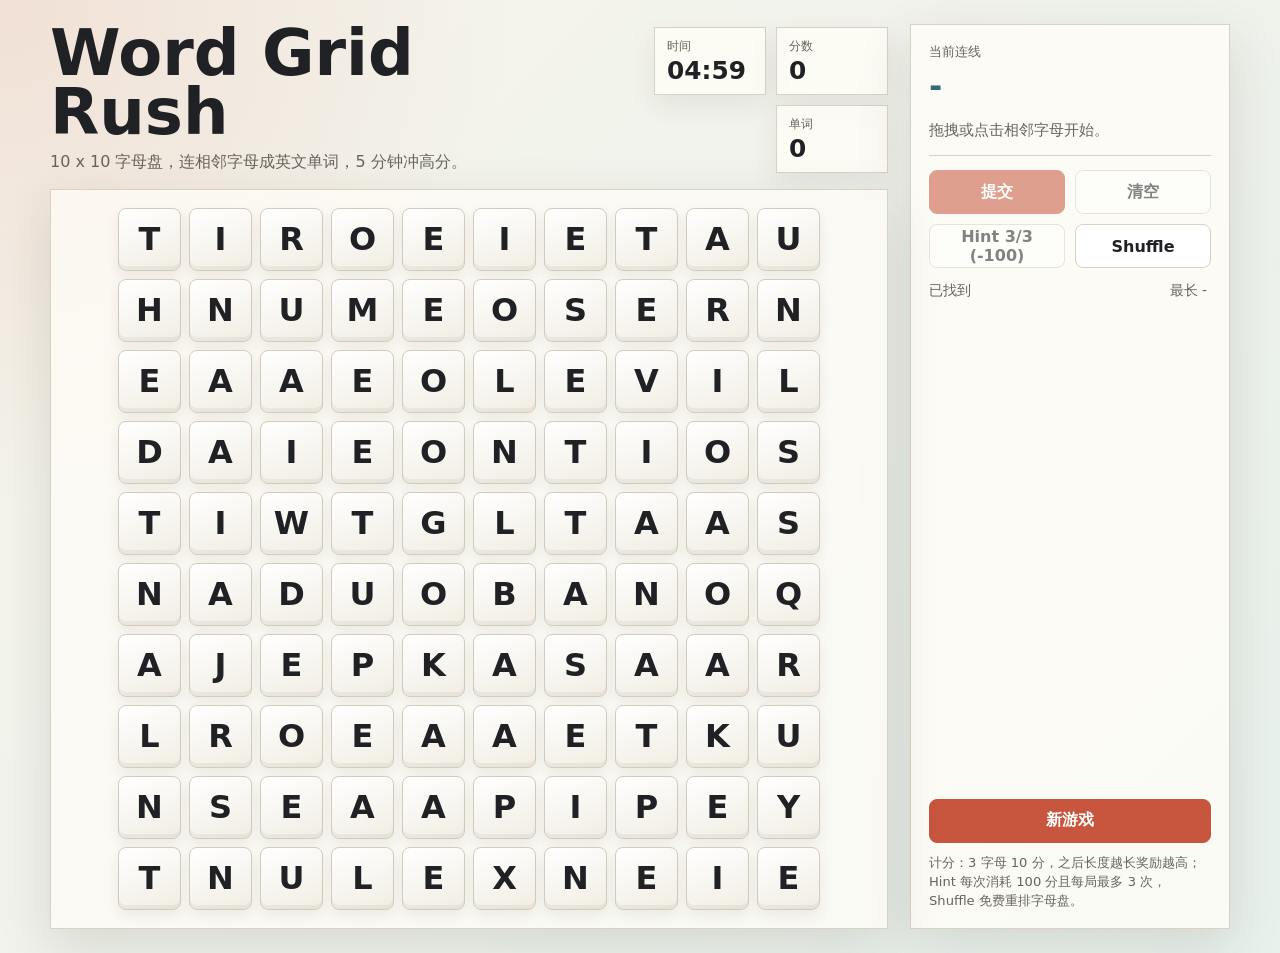
==== commit d01499f4: "spellcast" ====
--- a/index.html
+++ b/index.html
@@ -109,6 +109,7 @@
     }
 
     .board-wrap {
+      position: relative;
       display: grid;
       justify-items: center;
       padding: clamp(10px, 2.2vw, 18px);
@@ -117,6 +118,21 @@
       box-shadow: var(--shadow);
       touch-action: none;
       user-select: none;
+      overflow: hidden;
+    }
+
+    .board-wrap::before {
+      content: "";
+      position: absolute;
+      inset: -40%;
+      background: conic-gradient(from 120deg, transparent, rgba(47, 111, 115, 0.12), transparent, rgba(200, 85, 61, 0.1), transparent);
+      opacity: 0;
+      transform: rotate(0deg);
+      pointer-events: none;
+    }
+
+    .board-wrap.is-success::before {
+      animation: boardSweep 720ms ease;
     }
 
     .board {
@@ -155,18 +171,64 @@
       z-index: 2;
     }
 
+    .cell.is-selected::after {
+      content: "";
+      position: absolute;
+      inset: 10%;
+      border-radius: 6px;
+      background: linear-gradient(120deg, transparent 20%, rgba(255, 255, 255, 0.42), transparent 72%);
+      transform: translateX(-130%);
+      animation: tileShine 1100ms ease infinite;
+      pointer-events: none;
+    }
+
     .cell.is-adjacent:not(.is-selected) {
       background: var(--tile-next);
       border-color: #8ebdb5;
     }
 
     .cell.is-fresh {
-      animation: pop 260ms ease;
+      animation: pop 260ms ease, freshFlash 520ms ease;
+    }
+
+    .cell.is-hint {
+      animation: hintPulse 900ms ease-in-out infinite;
+      box-shadow: inset 0 -4px 0 rgba(0, 0, 0, 0.1), 0 0 0 3px rgba(241, 183, 76, 0.42), 0 12px 24px rgba(180, 107, 22, 0.24);
     }
 
     @keyframes pop {
       0% { transform: scale(0.65); opacity: 0; }
       100% { transform: scale(1); opacity: 1; }
+    }
+
+    @keyframes freshFlash {
+      0% { filter: brightness(1.6) saturate(1.3); }
+      100% { filter: brightness(1) saturate(1); }
+    }
+
+    @keyframes tileShine {
+      0%, 38% { transform: translateX(-130%); }
+      72%, 100% { transform: translateX(130%); }
+    }
+
+    @keyframes hintPulse {
+      0%, 100% { transform: translateY(-2px) scale(1.03); }
+      50% { transform: translateY(-4px) scale(1.08); }
+    }
+
+    @keyframes boardSweep {
+      0% { opacity: 0; transform: rotate(0deg) scale(0.9); }
+      35% { opacity: 1; }
+      100% { opacity: 0; transform: rotate(80deg) scale(1.12); }
+    }
+
+    #time.is-urgent {
+      animation: urgentBeat 760ms ease-in-out infinite;
+    }
+
+    @keyframes urgentBeat {
+      0%, 100% { transform: scale(1); }
+      50% { transform: scale(1.09); color: var(--accent-dark); }
     }
 
     .side {
@@ -214,11 +276,58 @@
     .message.good {
       color: var(--good);
       font-weight: 700;
+      animation: messagePop 360ms ease;
     }
 
     .message.bad {
       color: var(--accent-dark);
       font-weight: 700;
+      animation: messageShake 260ms ease;
+    }
+
+    .score-pop {
+      position: fixed;
+      z-index: 30;
+      color: var(--accent-dark);
+      font-weight: 900;
+      font-size: 1.3rem;
+      pointer-events: none;
+      text-shadow: 0 2px 0 rgba(255, 255, 255, 0.8), 0 10px 24px rgba(48, 40, 25, 0.18);
+      animation: scoreFloat 920ms ease forwards;
+    }
+
+    .spark {
+      position: fixed;
+      z-index: 28;
+      width: 8px;
+      height: 8px;
+      border-radius: 50%;
+      background: #f1b74c;
+      box-shadow: 0 0 14px rgba(241, 183, 76, 0.75);
+      pointer-events: none;
+      animation: sparkFly 760ms ease-out forwards;
+    }
+
+    @keyframes messagePop {
+      0% { transform: translateY(3px); opacity: 0.3; }
+      100% { transform: translateY(0); opacity: 1; }
+    }
+
+    @keyframes messageShake {
+      0%, 100% { transform: translateX(0); }
+      30% { transform: translateX(-4px); }
+      65% { transform: translateX(4px); }
+    }
+
+    @keyframes scoreFloat {
+      0% { opacity: 0; transform: translate(-50%, 8px) scale(0.8); }
+      18% { opacity: 1; }
+      100% { opacity: 0; transform: translate(-50%, -48px) scale(1.12); }
+    }
+
+    @keyframes sparkFly {
+      0% { opacity: 1; transform: translate(0, 0) scale(0.6); }
+      100% { opacity: 0; transform: translate(var(--dx), var(--dy)) scale(1.05); }
     }
 
     .actions {
@@ -71356,6 +71465,7 @@
     const bestWordEl = document.getElementById("bestWord");
     const endModal = document.getElementById("endModal");
     const endStats = document.getElementById("endStats");
+    const boardWrapEl = document.getElementById("boardWrap");
 
     let grid = [];
     let cells = [];
@@ -71367,6 +71477,7 @@
     let timer = null;
     let dragging = false;
     let dragMoved = false;
+    let hintPathActive = false;
     let gameOver = false;
 
     function pickLetter() {
@@ -71410,6 +71521,7 @@
       const s = String(secondsLeft % 60).padStart(2, "0");
       timeEl.textContent = `${m}:${s}`;
       timeEl.style.color = secondsLeft <= 30 ? "var(--accent-dark)" : "inherit";
+      timeEl.classList.toggle("is-urgent", secondsLeft <= 30 && secondsLeft > 0);
     }
 
     function posKey(pos) {
@@ -71472,6 +71584,7 @@
         const pos = { r: Number(cell.dataset.r), c: Number(cell.dataset.c) };
         const key = posKey(pos);
         cell.classList.toggle("is-selected", selected.has(key));
+        cell.classList.toggle("is-hint", hintPathActive && selected.has(key));
         cell.classList.toggle("is-adjacent", Boolean(last && !selected.has(key) && isAdjacent(last, pos)));
       });
       const word = currentWord();
@@ -71511,8 +71624,10 @@
       }
 
       const points = scoreWord(word);
+      const scoredPath = path.slice();
       found.set(word, points);
       score += points;
+      celebrateWord(points, scoredPath);
       replacePath();
       renderFound();
       scoreEl.textContent = score;
@@ -71536,8 +71651,49 @@
 
     function clearPath(showMessage = true) {
       path = [];
+      hintPathActive = false;
       paintPath();
       if (showMessage) setMessage("已清空。");
+    }
+
+    function celebrateWord(points, scoredPath) {
+      boardWrapEl.classList.remove("is-success");
+      void boardWrapEl.offsetWidth;
+      boardWrapEl.classList.add("is-success");
+      setTimeout(() => boardWrapEl.classList.remove("is-success"), 760);
+      showScorePop(points);
+      scatterSparks(scoredPath);
+    }
+
+    function showScorePop(points) {
+      if (!document.body || !boardWrapEl.getBoundingClientRect) return;
+      const rect = boardWrapEl.getBoundingClientRect();
+      const pop = document.createElement("div");
+      pop.className = "score-pop";
+      pop.textContent = `+${points}`;
+      pop.style.left = `${rect.left + rect.width / 2}px`;
+      pop.style.top = `${rect.top + 34}px`;
+      document.body.appendChild(pop);
+      setTimeout(() => pop.remove(), 980);
+    }
+
+    function scatterSparks(scoredPath) {
+      if (!document.body) return;
+      scoredPath.slice(0, 12).forEach((pos, index) => {
+        const cell = cells[pos.r * SIZE + pos.c];
+        if (!cell || !cell.getBoundingClientRect) return;
+        const rect = cell.getBoundingClientRect();
+        const spark = document.createElement("div");
+        const angle = (index / Math.max(scoredPath.length, 1)) * Math.PI * 2;
+        const distance = 26 + Math.random() * 30;
+        spark.className = "spark";
+        spark.style.left = `${rect.left + rect.width / 2}px`;
+        spark.style.top = `${rect.top + rect.height / 2}px`;
+        spark.style.setProperty("--dx", `${Math.cos(angle) * distance}px`);
+        spark.style.setProperty("--dy", `${Math.sin(angle) * distance - 18}px`);
+        document.body.appendChild(spark);
+        setTimeout(() => spark.remove(), 820);
+      });
     }
 
     function renderFound() {
@@ -71617,6 +71773,7 @@
       score -= HINT_COST;
       scoreEl.textContent = score;
       path = hint.path;
+      hintPathActive = true;
       paintPath();
       setMessage(`Hint：${hint.word.toUpperCase()}，-${HINT_COST} 分，剩余 ${hintsLeft} 次`, "good");
     }
@@ -71647,6 +71804,7 @@
       hintsLeft = HINT_LIMIT;
       found = new Map();
       path = [];
+      hintPathActive = false;
       secondsLeft = GAME_SECONDS;
       gameOver = false;
       scoreEl.textContent = "0";
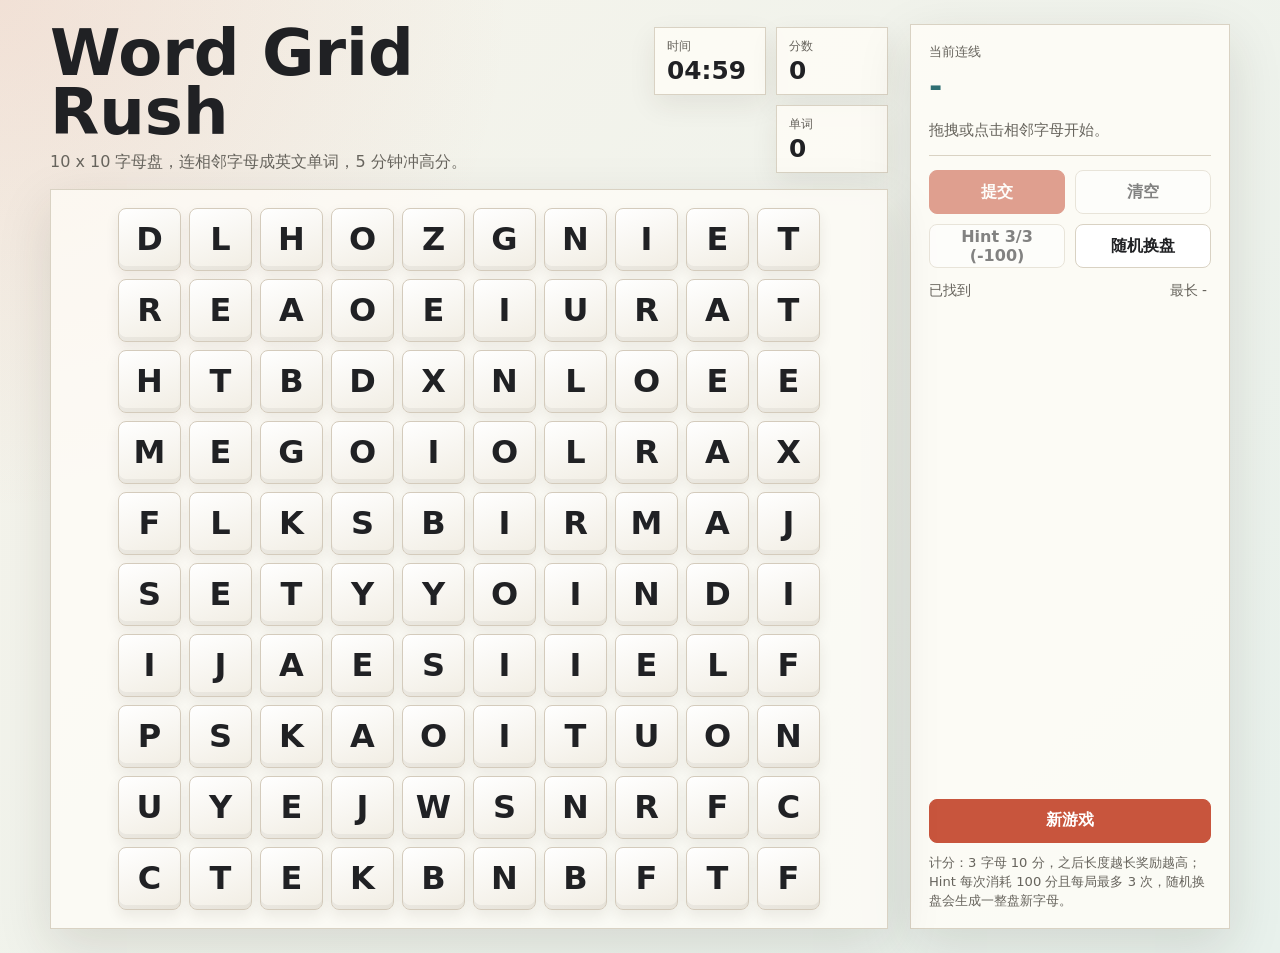
==== commit 07a05b2f: "Add files via upload" ====
--- a/index.html
+++ b/index.html
@@ -542,7 +542,7 @@
         <button class="btn primary" id="submitBtn">提交</button>
         <button class="btn" id="clearBtn">清空</button>
         <button class="btn" id="hintBtn">Hint 3/3 (-100)</button>
-        <button class="btn" id="shuffleBtn">Shuffle</button>
+        <button class="btn" id="shuffleBtn">随机换盘</button>
       </div>
 
       <div class="history">
@@ -555,7 +555,7 @@
 
       <div class="footer-actions">
         <button class="btn primary" id="newGameBtn">新游戏</button>
-        <div class="small-note">计分：3 字母 10 分，之后长度越长奖励越高；Hint 每次消耗 100 分且每局最多 3 次，Shuffle 免费重排字母盘。</div>
+        <div class="small-note">计分：3 字母 10 分，之后长度越长奖励越高；Hint 每次消耗 100 分且每局最多 3 次，随机换盘会生成一整盘新字母。</div>
       </div>
     </aside>
   </main>
@@ -71783,7 +71783,11 @@
       newGrid();
       renderBoard();
       clearPath(false);
-      setMessage("字母盘已重排。");
+      boardWrapEl.classList.remove("is-success");
+      void boardWrapEl.offsetWidth;
+      boardWrapEl.classList.add("is-success");
+      setTimeout(() => boardWrapEl.classList.remove("is-success"), 760);
+      setMessage("已生成一整盘新随机字母。");
     }
 
     function endGame() {
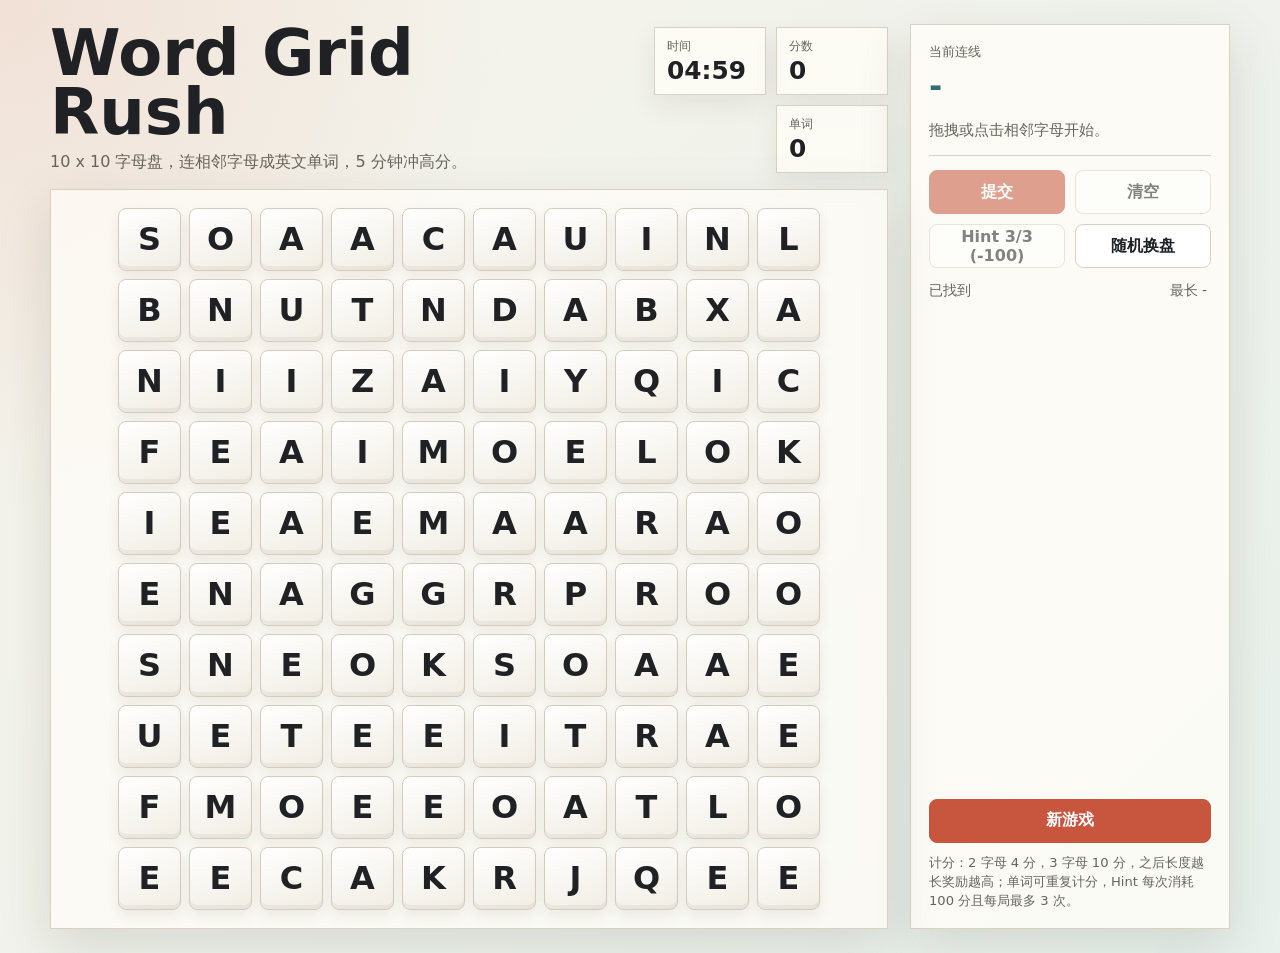
==== commit 6db29f96: "Add files via upload" ====
--- a/index.html
+++ b/index.html
@@ -555,7 +555,7 @@
 
       <div class="footer-actions">
         <button class="btn primary" id="newGameBtn">新游戏</button>
-        <div class="small-note">计分：3 字母 10 分，之后长度越长奖励越高；Hint 每次消耗 100 分且每局最多 3 次，随机换盘会生成一整盘新字母。</div>
+        <div class="small-note">计分：2 字母 4 分，3 字母 10 分，之后长度越长奖励越高；单词可重复计分，Hint 每次消耗 100 分且每局最多 3 次。</div>
       </div>
     </aside>
   </main>
@@ -71452,8 +71452,10 @@
 zyrtec
 zyuganov
 zzz`.split(/\s+/);
-    const DICTIONARY = new Set(WORDS);
-    const MIN_LEN = 3;
+    const TWO_LETTER_WORDS = `aa ab ad ae ag ah ai al am an ar as at aw ax ay ba be bi bo by da de do ed ef eh el em en er es et ex fa fe go ha he hi ho id if in is it jo ka ki la li lo ma me mi mm mo mu my na ne no nu od oe of oh oi om on op or os ow ox oy pa pe pi qi re sh si so ta te ti to uh um un up us ut we wo xi xu ya ye yo za`.split(/\s+/);
+    const ALL_WORDS = [...TWO_LETTER_WORDS, ...WORDS];
+    const DICTIONARY = new Set(ALL_WORDS);
+    const MIN_LEN = 2;
 
     const boardEl = document.getElementById("board");
     const currentWordEl = document.getElementById("currentWord");
@@ -71470,7 +71472,7 @@
     let grid = [];
     let cells = [];
     let path = [];
-    let found = new Map();
+    let found = [];
     let score = 0;
     let hintsLeft = HINT_LIMIT;
     let secondsLeft = GAME_SECONDS;
@@ -71601,6 +71603,7 @@
     }
 
     function scoreWord(word) {
+      if (word.length === 2) return 4;
       if (word.length === 3) return 10;
       if (word.length === 4) return 18;
       return word.length * word.length * 2;
@@ -71618,20 +71621,15 @@
         setMessage(`"${word.toUpperCase()}" 不在内置词库里。`, "bad");
         return;
       }
-      if (found.has(word)) {
-        setMessage(`"${word.toUpperCase()}" 已经找过了。`, "bad");
-        return;
-      }
-
       const points = scoreWord(word);
       const scoredPath = path.slice();
-      found.set(word, points);
+      found.push({ word, points });
       score += points;
       celebrateWord(points, scoredPath);
       replacePath();
       renderFound();
       scoreEl.textContent = score;
-      countEl.textContent = found.size;
+      countEl.textContent = found.length;
       updateControls();
       setMessage(`+${points} 分，漂亮。`, "good");
       clearPath(false);
@@ -71697,22 +71695,22 @@
     }
 
     function renderFound() {
-      const entries = Array.from(found.entries()).sort((a, b) => b[1] - a[1] || b[0].length - a[0].length);
+      const entries = found.slice().sort((a, b) => b.points - a.points || b.word.length - a.word.length);
       wordListEl.innerHTML = "";
-      entries.forEach(([word, points]) => {
+      entries.forEach(({ word, points }) => {
         const item = document.createElement("div");
         item.className = "word-item";
         item.innerHTML = `<span>${word}</span><span>${points}</span>`;
         wordListEl.appendChild(item);
       });
-      const best = entries.reduce((winner, entry) => entry[0].length > winner.length ? entry[0] : winner, "");
+      const best = entries.reduce((winner, entry) => entry.word.length > winner.length ? entry.word : winner, "");
       bestWordEl.textContent = best ? `最长 ${best.toUpperCase()}` : "最长 -";
     }
 
     function findHint() {
       if (gameOver) return null;
-      const words = WORDS
-        .filter(word => word.length >= MIN_LEN && !found.has(word))
+      const words = ALL_WORDS
+        .filter(word => word.length >= MIN_LEN)
         .sort((a, b) => b.length - a.length);
 
       for (const word of words) {
@@ -71796,7 +71794,7 @@
       secondsLeft = 0;
       updateTime();
       clearPath(false);
-      endStats.textContent = `最终分数 ${score}，找到 ${found.size} 个单词。`;
+      endStats.textContent = `最终分数 ${score}，找到 ${found.length} 个单词。`;
       endModal.classList.add("is-open");
       document.querySelectorAll(".btn").forEach(btn => {
         if (!["newGameBtn", "againBtn"].includes(btn.id)) btn.disabled = true;
@@ -71806,7 +71804,7 @@
     function startGame() {
       score = 0;
       hintsLeft = HINT_LIMIT;
-      found = new Map();
+      found = [];
       path = [];
       hintPathActive = false;
       secondsLeft = GAME_SECONDS;
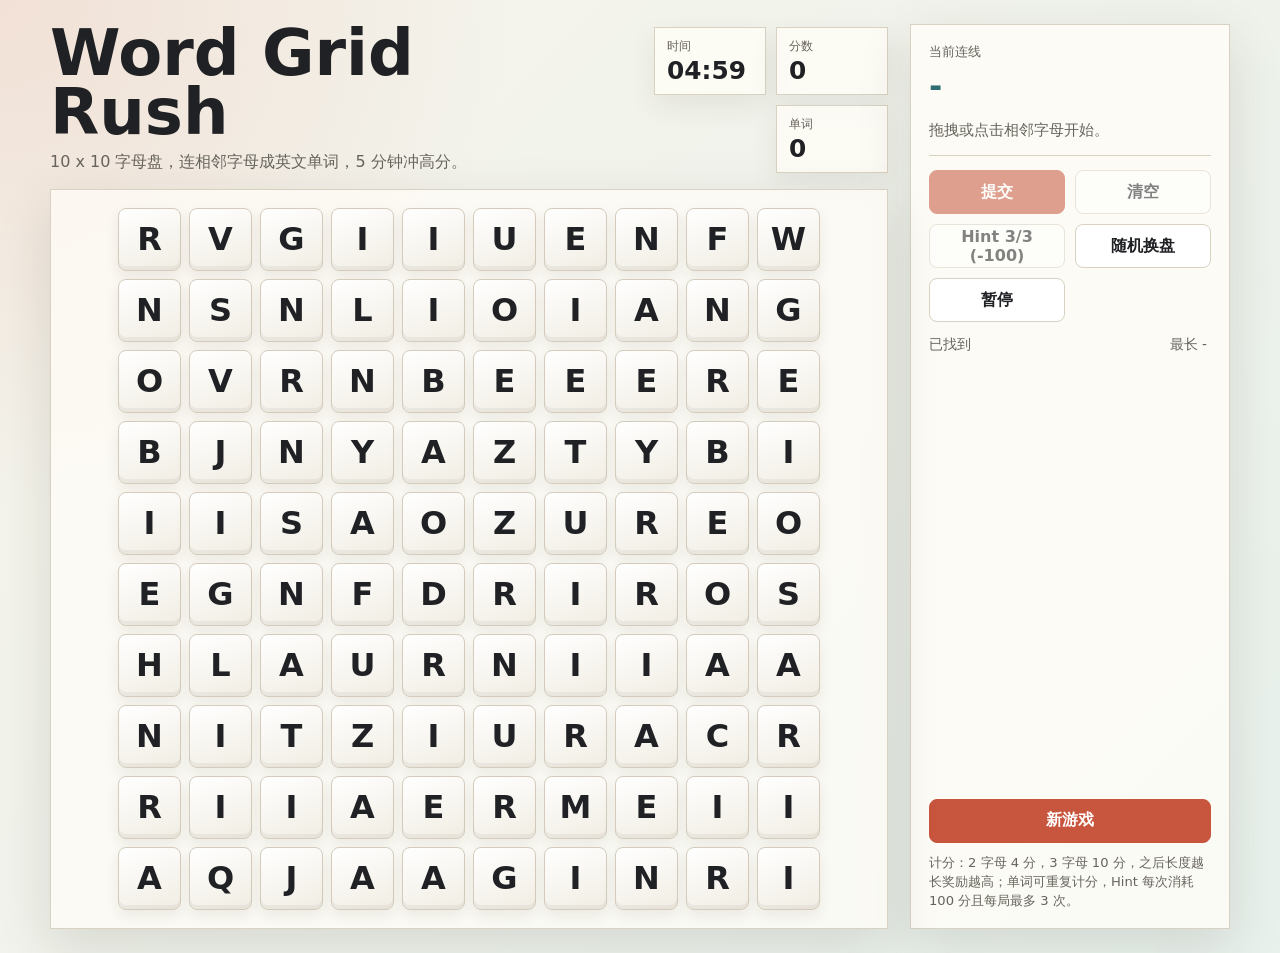
==== commit 007349ba: "Add files via upload" ====
--- a/index.html
+++ b/index.html
@@ -543,6 +543,7 @@
         <button class="btn" id="clearBtn">清空</button>
         <button class="btn" id="hintBtn">Hint 3/3 (-100)</button>
         <button class="btn" id="shuffleBtn">随机换盘</button>
+        <button class="btn" id="pauseBtn">暂停</button>
       </div>
 
       <div class="history">
@@ -71453,7 +71454,8 @@
 zyuganov
 zzz`.split(/\s+/);
     const TWO_LETTER_WORDS = `aa ab ad ae ag ah ai al am an ar as at aw ax ay ba be bi bo by da de do ed ef eh el em en er es et ex fa fe go ha he hi ho id if in is it jo ka ki la li lo ma me mi mm mo mu my na ne no nu od oe of oh oi om on op or os ow ox oy pa pe pi qi re sh si so ta te ti to uh um un up us ut we wo xi xu ya ye yo za`.split(/\s+/);
-    const ALL_WORDS = [...TWO_LETTER_WORDS, ...WORDS];
+    const CUSTOM_WORDS = `axe`.split(/\s+/);
+    const ALL_WORDS = [...TWO_LETTER_WORDS, ...CUSTOM_WORDS, ...WORDS];
     const DICTIONARY = new Set(ALL_WORDS);
     const MIN_LEN = 2;
 
@@ -71481,6 +71483,7 @@
     let dragMoved = false;
     let hintPathActive = false;
     let gameOver = false;
+    let paused = false;
 
     function pickLetter() {
       return LETTERS[Math.floor(Math.random() * LETTERS.length)].toUpperCase();
@@ -71512,6 +71515,7 @@
     function startTimer() {
       clearInterval(timer);
       timer = setInterval(() => {
+        if (paused) return;
         secondsLeft -= 1;
         updateTime();
         if (secondsLeft <= 0) endGame();
@@ -71595,11 +71599,13 @@
     }
 
     function updateControls() {
-      document.getElementById("submitBtn").disabled = gameOver || path.length < MIN_LEN;
-      document.getElementById("clearBtn").disabled = gameOver || path.length === 0;
+      document.getElementById("submitBtn").disabled = gameOver || paused || path.length < MIN_LEN;
+      document.getElementById("clearBtn").disabled = gameOver || paused || path.length === 0;
       document.getElementById("hintBtn").textContent = `Hint ${hintsLeft}/${HINT_LIMIT} (-${HINT_COST})`;
-      document.getElementById("hintBtn").disabled = gameOver || hintsLeft <= 0 || score < HINT_COST;
-      document.getElementById("shuffleBtn").disabled = gameOver;
+      document.getElementById("hintBtn").disabled = gameOver || paused || hintsLeft <= 0 || score < HINT_COST;
+      document.getElementById("shuffleBtn").disabled = gameOver || paused;
+      document.getElementById("pauseBtn").textContent = paused ? "继续" : "暂停";
+      document.getElementById("pauseBtn").disabled = gameOver;
     }
 
     function scoreWord(word) {
@@ -71615,7 +71621,7 @@
     }
 
     function submitWord() {
-      if (gameOver || path.length < MIN_LEN) return;
+      if (gameOver || paused || path.length < MIN_LEN) return;
       const word = currentWord().toLowerCase();
       if (!DICTIONARY.has(word)) {
         setMessage(`"${word.toUpperCase()}" 不在内置词库里。`, "bad");
@@ -71752,6 +71758,7 @@
     }
 
     function showHint() {
+      if (paused) return;
       if (hintsLeft <= 0) {
         setMessage("本局 Hint 已用完。", "bad");
         updateControls();
@@ -71777,7 +71784,7 @@
     }
 
     function shuffleBoard() {
-      if (gameOver) return;
+      if (gameOver || paused) return;
       newGrid();
       renderBoard();
       clearPath(false);
@@ -71790,6 +71797,7 @@
 
     function endGame() {
       gameOver = true;
+      paused = false;
       clearInterval(timer);
       secondsLeft = 0;
       updateTime();
@@ -71809,6 +71817,7 @@
       hintPathActive = false;
       secondsLeft = GAME_SECONDS;
       gameOver = false;
+      paused = false;
       scoreEl.textContent = "0";
       countEl.textContent = "0";
       wordListEl.innerHTML = "";
@@ -71823,8 +71832,17 @@
       paintPath();
     }
 
+    function togglePause() {
+      if (gameOver) return;
+      paused = !paused;
+      dragging = false;
+      clearPath(false);
+      setMessage(paused ? "已暂停。" : "继续游戏。", paused ? "" : "good");
+      updateControls();
+    }
+
     boardEl.addEventListener("pointerdown", event => {
-      if (gameOver) return;
+      if (gameOver || paused) return;
       dragging = true;
       dragMoved = false;
       boardEl.setPointerCapture(event.pointerId);
@@ -71850,6 +71868,7 @@
     document.getElementById("clearBtn").addEventListener("click", () => clearPath(true));
     document.getElementById("hintBtn").addEventListener("click", showHint);
     document.getElementById("shuffleBtn").addEventListener("click", shuffleBoard);
+    document.getElementById("pauseBtn").addEventListener("click", togglePause);
     document.getElementById("newGameBtn").addEventListener("click", startGame);
     document.getElementById("againBtn").addEventListener("click", startGame);
 
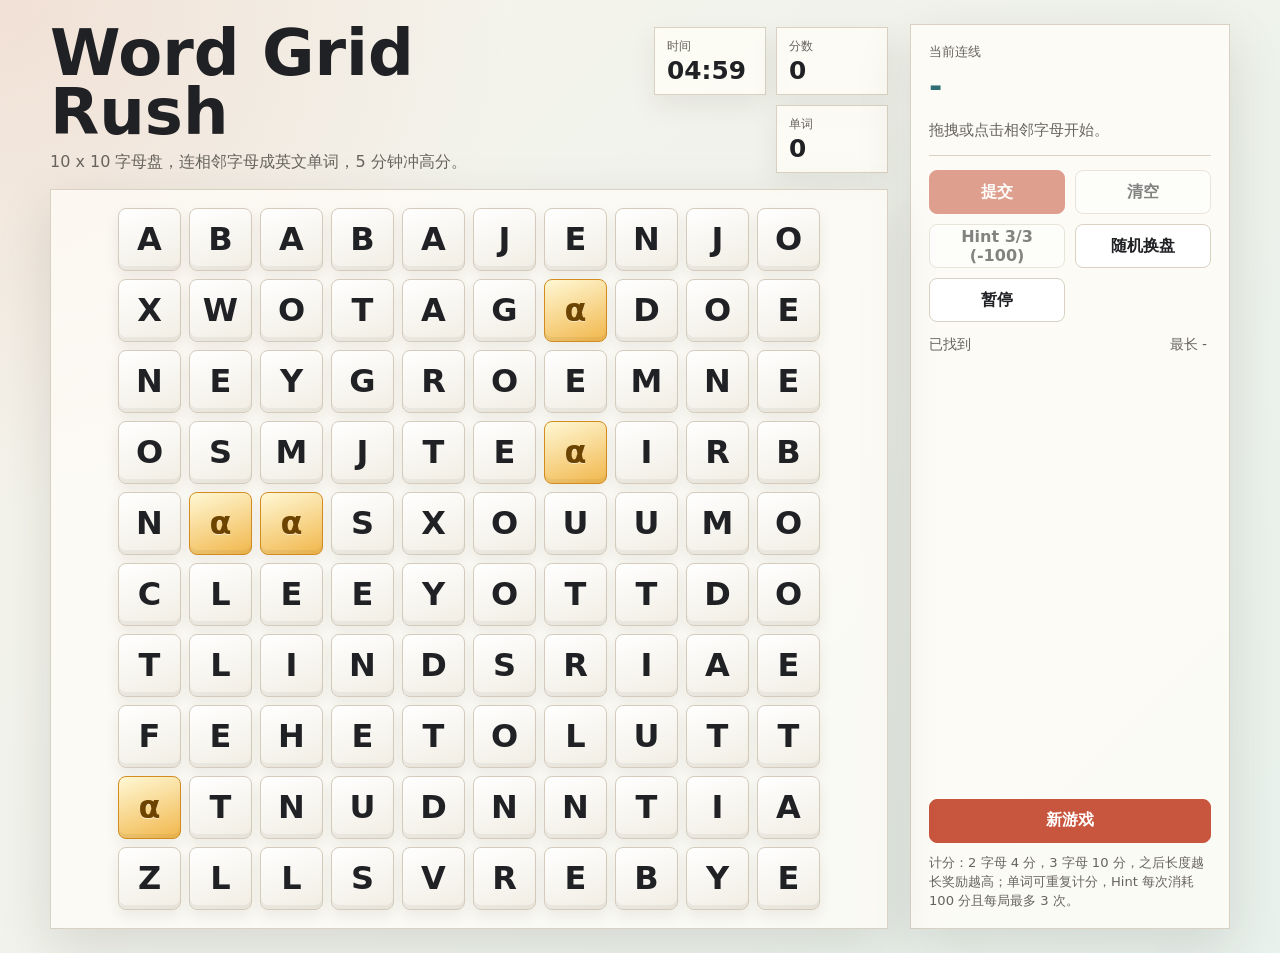
==== commit c092d061: "Add files via upload" ====
--- a/index.html
+++ b/index.html
@@ -180,6 +180,19 @@
       transform: translateX(-130%);
       animation: tileShine 1100ms ease infinite;
       pointer-events: none;
+    }
+
+    .cell.is-wild {
+      color: #6d4300;
+      background: linear-gradient(160deg, #fff8d5, #f1b74c);
+      border-color: #d28c20;
+      text-shadow: 0 1px 0 rgba(255, 255, 255, 0.55);
+    }
+
+    .cell.is-wild.is-selected {
+      color: #fff;
+      background: linear-gradient(160deg, #d98f23, #8b4f09);
+      border-color: #744206;
     }
 
     .cell.is-adjacent:not(.is-selected) {
@@ -574,6 +587,8 @@
     const GAME_SECONDS = 300;
     const HINT_COST = 100;
     const HINT_LIMIT = 3;
+    const WILD_LETTER = "α";
+    const WILD_CHANCE = 0.03;
     const LETTERS = "eeeeeeeeeeeeaaaaaaaaaiiiiiiiiioooooooonnnnnnrrrrrrttttttllllssssuuuuddggbbccmmppffhhvwykjxqz";
     const WORDS = `aaa
 aachen
@@ -71486,6 +71501,7 @@
     let paused = false;
 
     function pickLetter() {
+      if (Math.random() < WILD_CHANCE) return WILD_LETTER;
       return LETTERS[Math.floor(Math.random() * LETTERS.length)].toUpperCase();
     }
 
@@ -71502,6 +71518,7 @@
           cell.type = "button";
           cell.className = "cell";
           cell.textContent = grid[r][c];
+          cell.classList.toggle("is-wild", grid[r][c] === WILD_LETTER);
           cell.dataset.r = r;
           cell.dataset.c = c;
           cell.setAttribute("aria-label", `${grid[r][c]} at row ${r + 1}, column ${c + 1}`);
@@ -71540,6 +71557,23 @@
 
     function currentWord() {
       return path.map(pos => grid[pos.r][pos.c]).join("");
+    }
+
+    function matchesPattern(pattern, word) {
+      if (pattern.length !== word.length) return false;
+      for (let i = 0; i < pattern.length; i += 1) {
+        const letter = pattern[i].toLowerCase();
+        if (letter !== WILD_LETTER && letter !== word[i]) return false;
+      }
+      return true;
+    }
+
+    function resolveWord(pattern) {
+      const plain = pattern.toLowerCase();
+      if (!plain.includes(WILD_LETTER)) {
+        return DICTIONARY.has(plain) ? plain : null;
+      }
+      return ALL_WORDS.find(word => matchesPattern(plain, word)) || null;
     }
 
     function cellFromPoint(event) {
@@ -71622,9 +71656,10 @@
 
     function submitWord() {
       if (gameOver || paused || path.length < MIN_LEN) return;
-      const word = currentWord().toLowerCase();
-      if (!DICTIONARY.has(word)) {
-        setMessage(`"${word.toUpperCase()}" 不在内置词库里。`, "bad");
+      const pattern = currentWord();
+      const word = resolveWord(pattern);
+      if (!word) {
+        setMessage(`"${pattern.toUpperCase()}" 不在内置词库里。`, "bad");
         return;
       }
       const points = scoreWord(word);
@@ -71732,7 +71767,7 @@
 
       function dfs(r, c, index) {
         if (r < 0 || c < 0 || r >= SIZE || c >= SIZE) return false;
-        if (visited[r][c] || grid[r][c] !== word[index]) return false;
+        if (visited[r][c] || (grid[r][c] !== WILD_LETTER && grid[r][c] !== word[index])) return false;
 
         visited[r][c] = true;
         steps.push({ r, c });
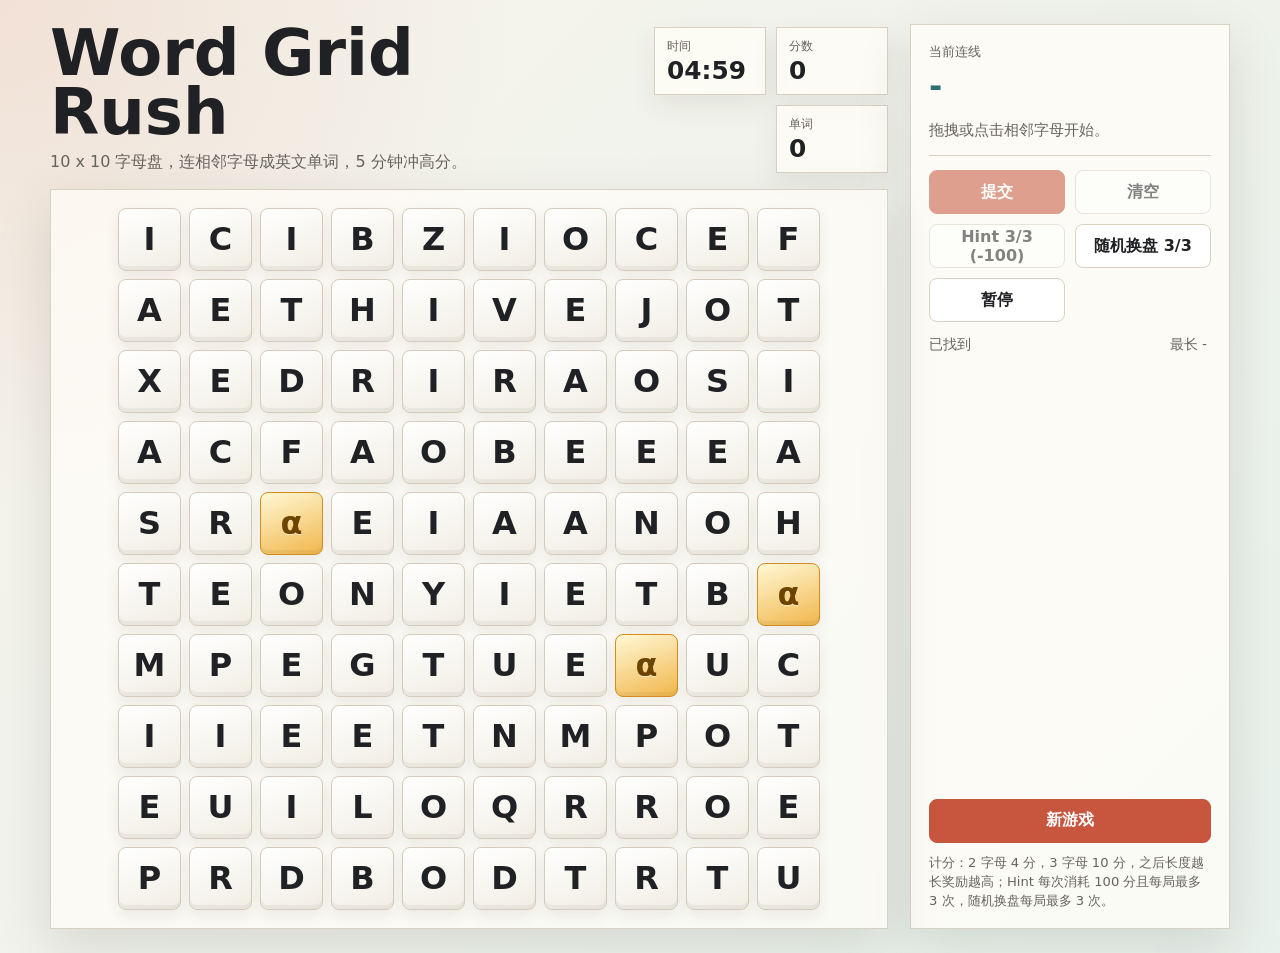
==== commit 099ce093: "Add files via upload" ====
--- a/index.html
+++ b/index.html
@@ -555,7 +555,7 @@
         <button class="btn primary" id="submitBtn">提交</button>
         <button class="btn" id="clearBtn">清空</button>
         <button class="btn" id="hintBtn">Hint 3/3 (-100)</button>
-        <button class="btn" id="shuffleBtn">随机换盘</button>
+        <button class="btn" id="shuffleBtn">随机换盘 3/3</button>
         <button class="btn" id="pauseBtn">暂停</button>
       </div>
 
@@ -569,7 +569,7 @@
 
       <div class="footer-actions">
         <button class="btn primary" id="newGameBtn">新游戏</button>
-        <div class="small-note">计分：2 字母 4 分，3 字母 10 分，之后长度越长奖励越高；单词可重复计分，Hint 每次消耗 100 分且每局最多 3 次。</div>
+        <div class="small-note">计分：2 字母 4 分，3 字母 10 分，之后长度越长奖励越高；Hint 每次消耗 100 分且每局最多 3 次，随机换盘每局最多 3 次。</div>
       </div>
     </aside>
   </main>
@@ -587,6 +587,7 @@
     const GAME_SECONDS = 300;
     const HINT_COST = 100;
     const HINT_LIMIT = 3;
+    const SHUFFLE_LIMIT = 3;
     const WILD_LETTER = "α";
     const WILD_CHANCE = 0.03;
     const LETTERS = "eeeeeeeeeeeeaaaaaaaaaiiiiiiiiioooooooonnnnnnrrrrrrttttttllllssssuuuuddggbbccmmppffhhvwykjxqz";
@@ -71492,6 +71493,7 @@
     let found = [];
     let score = 0;
     let hintsLeft = HINT_LIMIT;
+    let shufflesLeft = SHUFFLE_LIMIT;
     let secondsLeft = GAME_SECONDS;
     let timer = null;
     let dragging = false;
@@ -71637,7 +71639,8 @@
       document.getElementById("clearBtn").disabled = gameOver || paused || path.length === 0;
       document.getElementById("hintBtn").textContent = `Hint ${hintsLeft}/${HINT_LIMIT} (-${HINT_COST})`;
       document.getElementById("hintBtn").disabled = gameOver || paused || hintsLeft <= 0 || score < HINT_COST;
-      document.getElementById("shuffleBtn").disabled = gameOver || paused;
+      document.getElementById("shuffleBtn").textContent = `随机换盘 ${shufflesLeft}/${SHUFFLE_LIMIT}`;
+      document.getElementById("shuffleBtn").disabled = gameOver || paused || shufflesLeft <= 0;
       document.getElementById("pauseBtn").textContent = paused ? "继续" : "暂停";
       document.getElementById("pauseBtn").disabled = gameOver;
     }
@@ -71819,7 +71822,8 @@
     }
 
     function shuffleBoard() {
-      if (gameOver || paused) return;
+      if (gameOver || paused || shufflesLeft <= 0) return;
+      shufflesLeft -= 1;
       newGrid();
       renderBoard();
       clearPath(false);
@@ -71827,7 +71831,8 @@
       void boardWrapEl.offsetWidth;
       boardWrapEl.classList.add("is-success");
       setTimeout(() => boardWrapEl.classList.remove("is-success"), 760);
-      setMessage("已生成一整盘新随机字母。");
+      updateControls();
+      setMessage(`已生成一整盘新随机字母，剩余 ${shufflesLeft} 次。`);
     }
 
     function endGame() {
@@ -71847,6 +71852,7 @@
     function startGame() {
       score = 0;
       hintsLeft = HINT_LIMIT;
+      shufflesLeft = SHUFFLE_LIMIT;
       found = [];
       path = [];
       hintPathActive = false;
